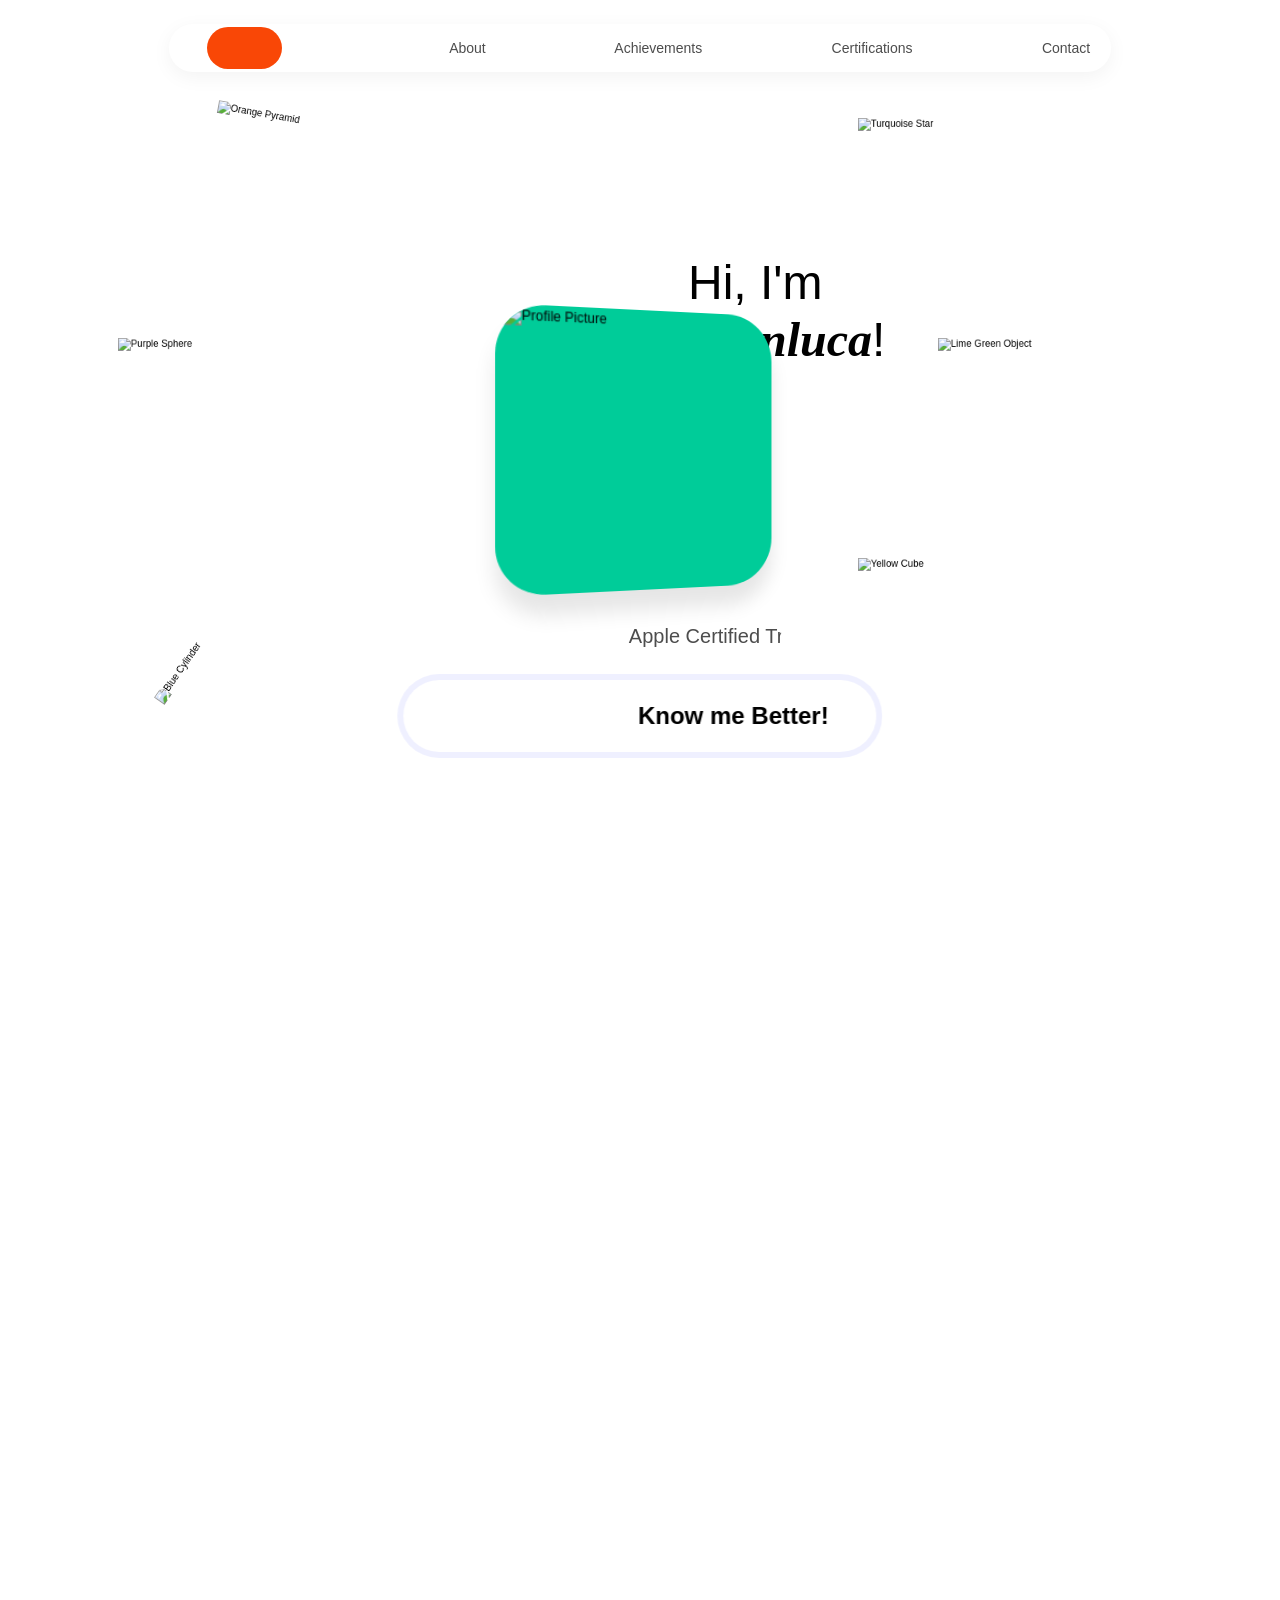
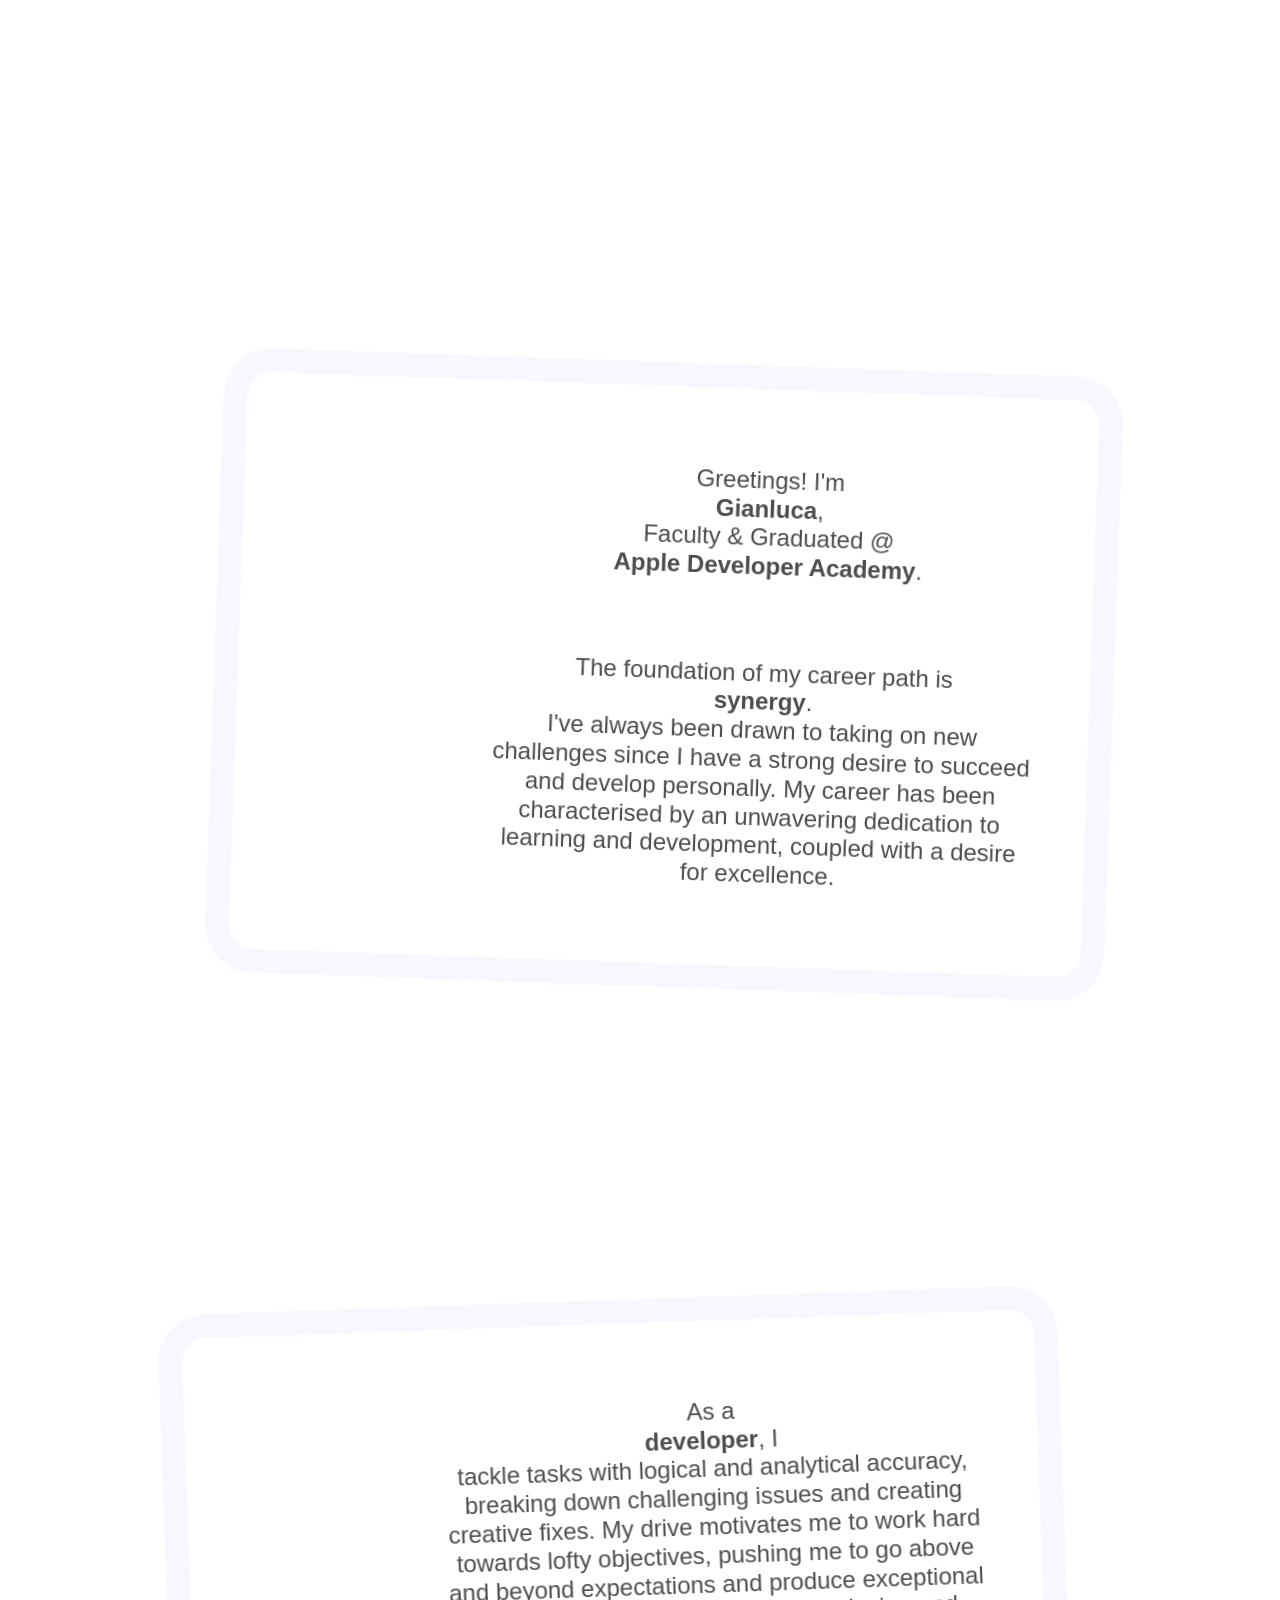
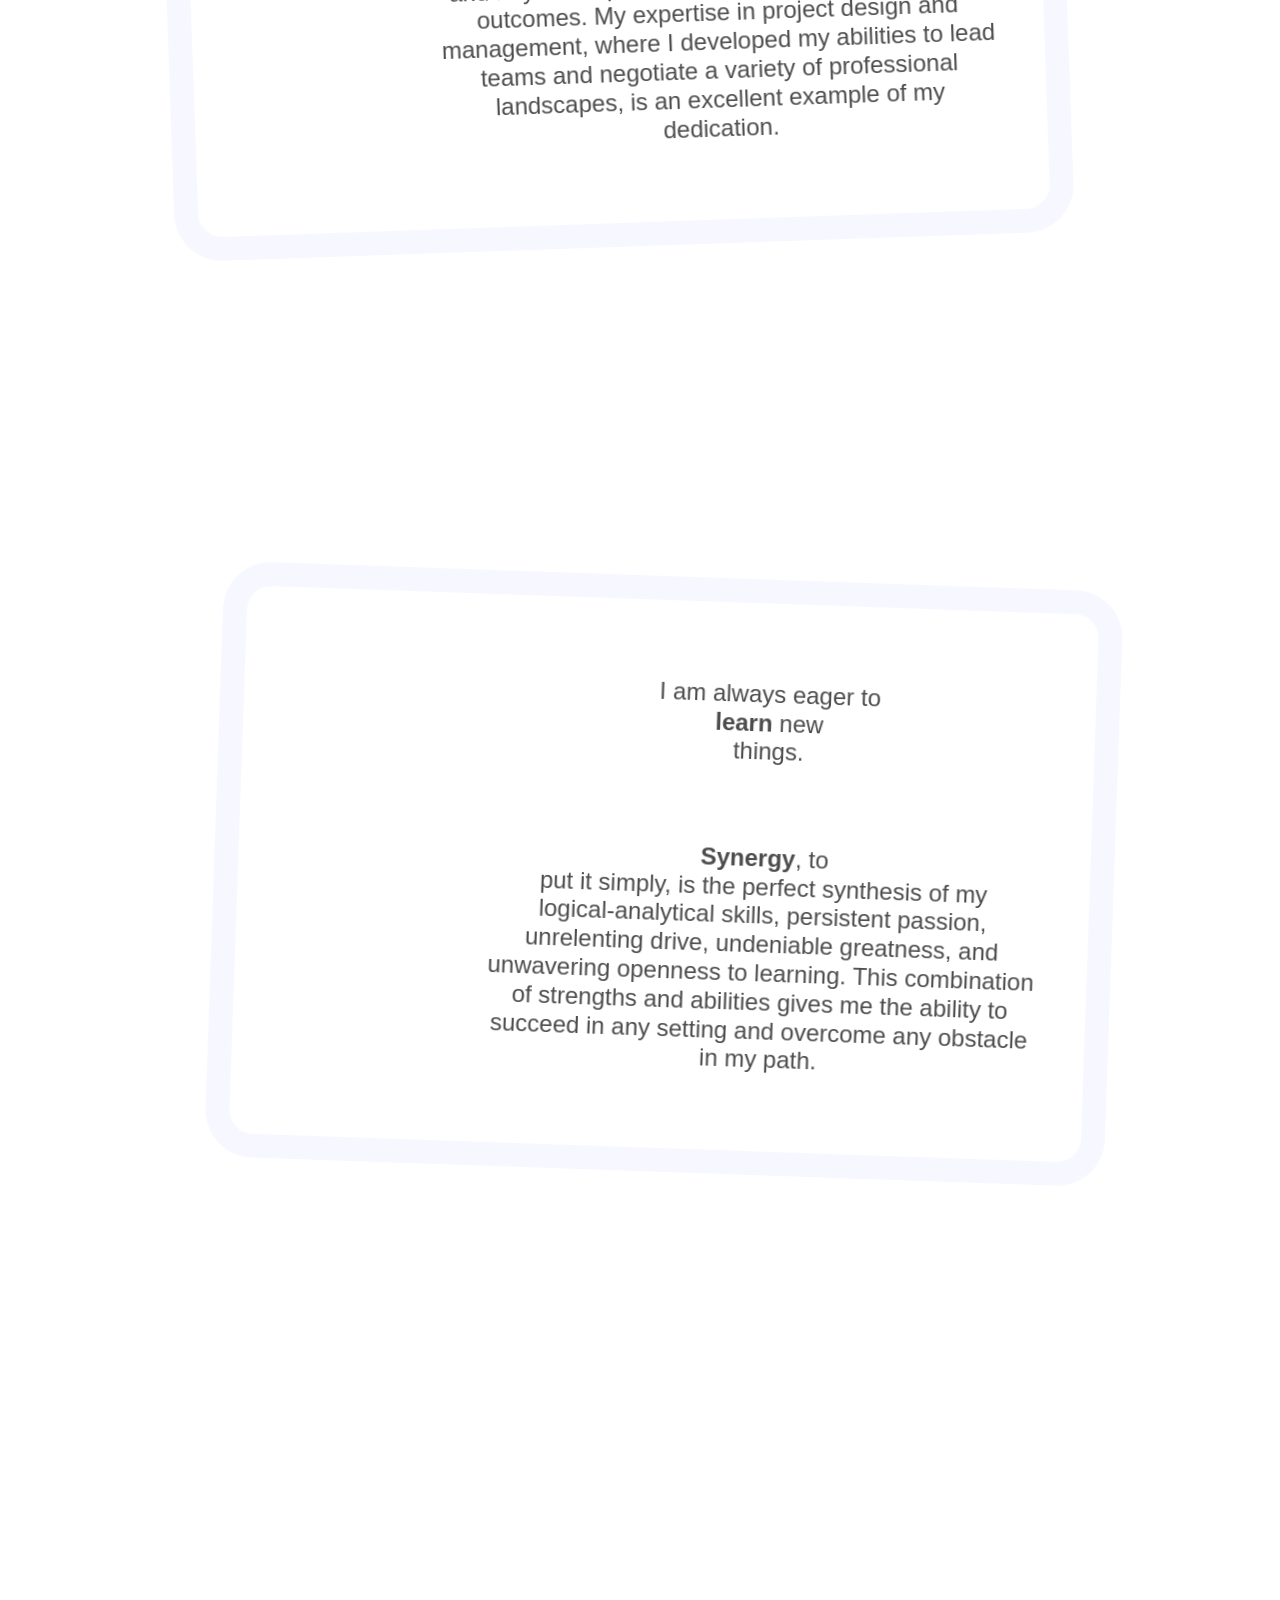
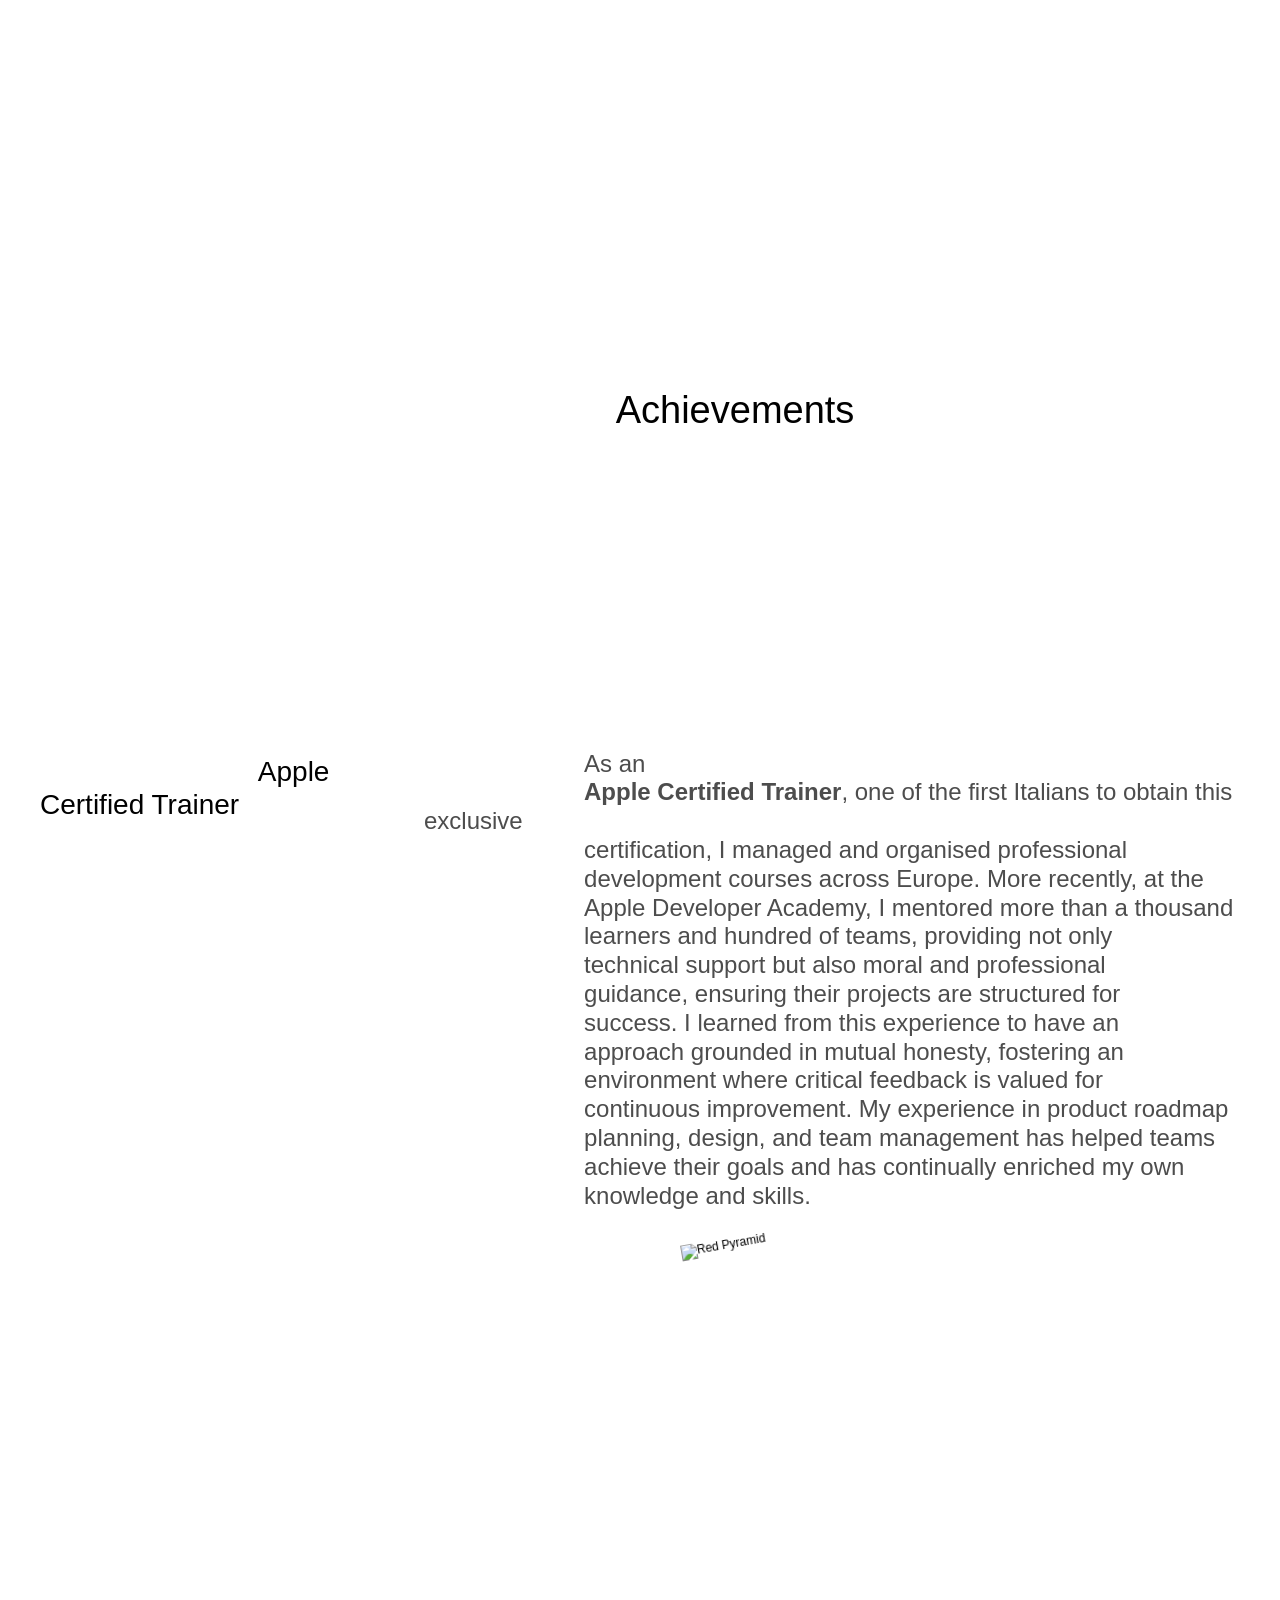
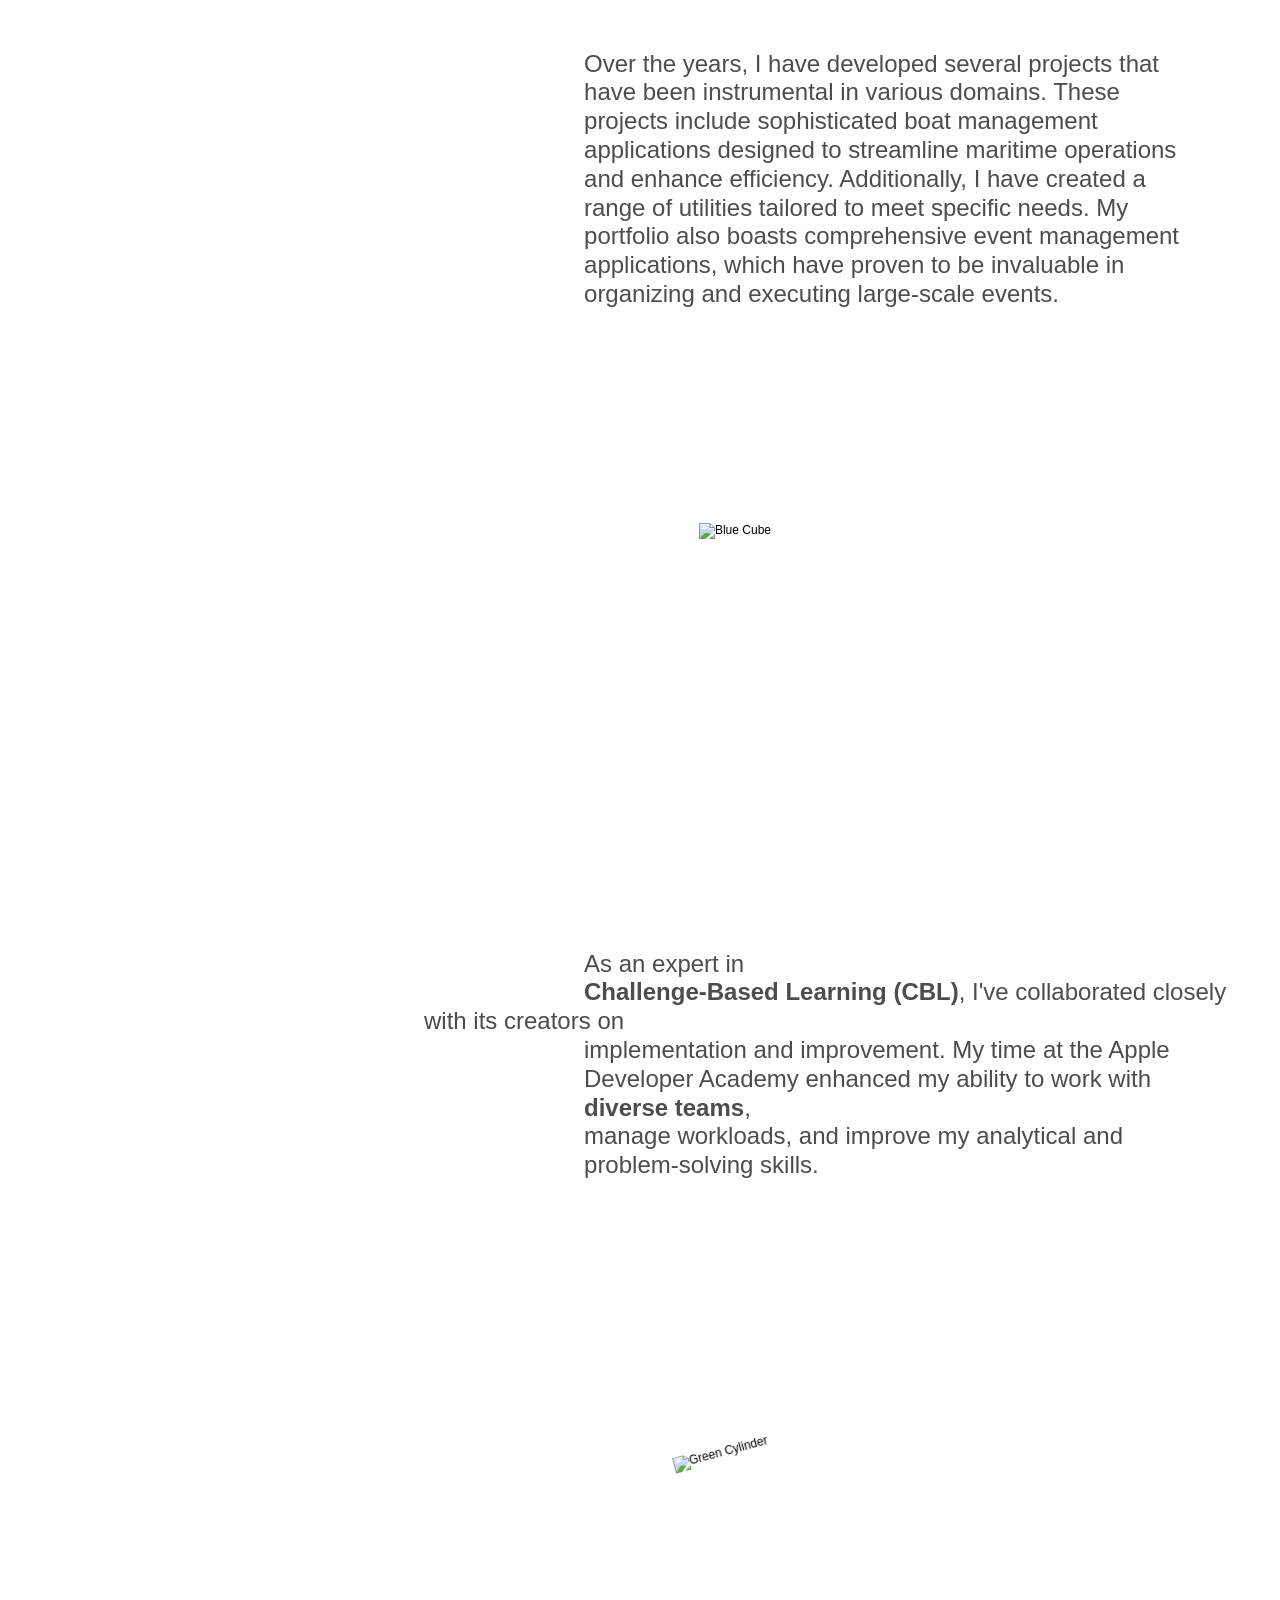
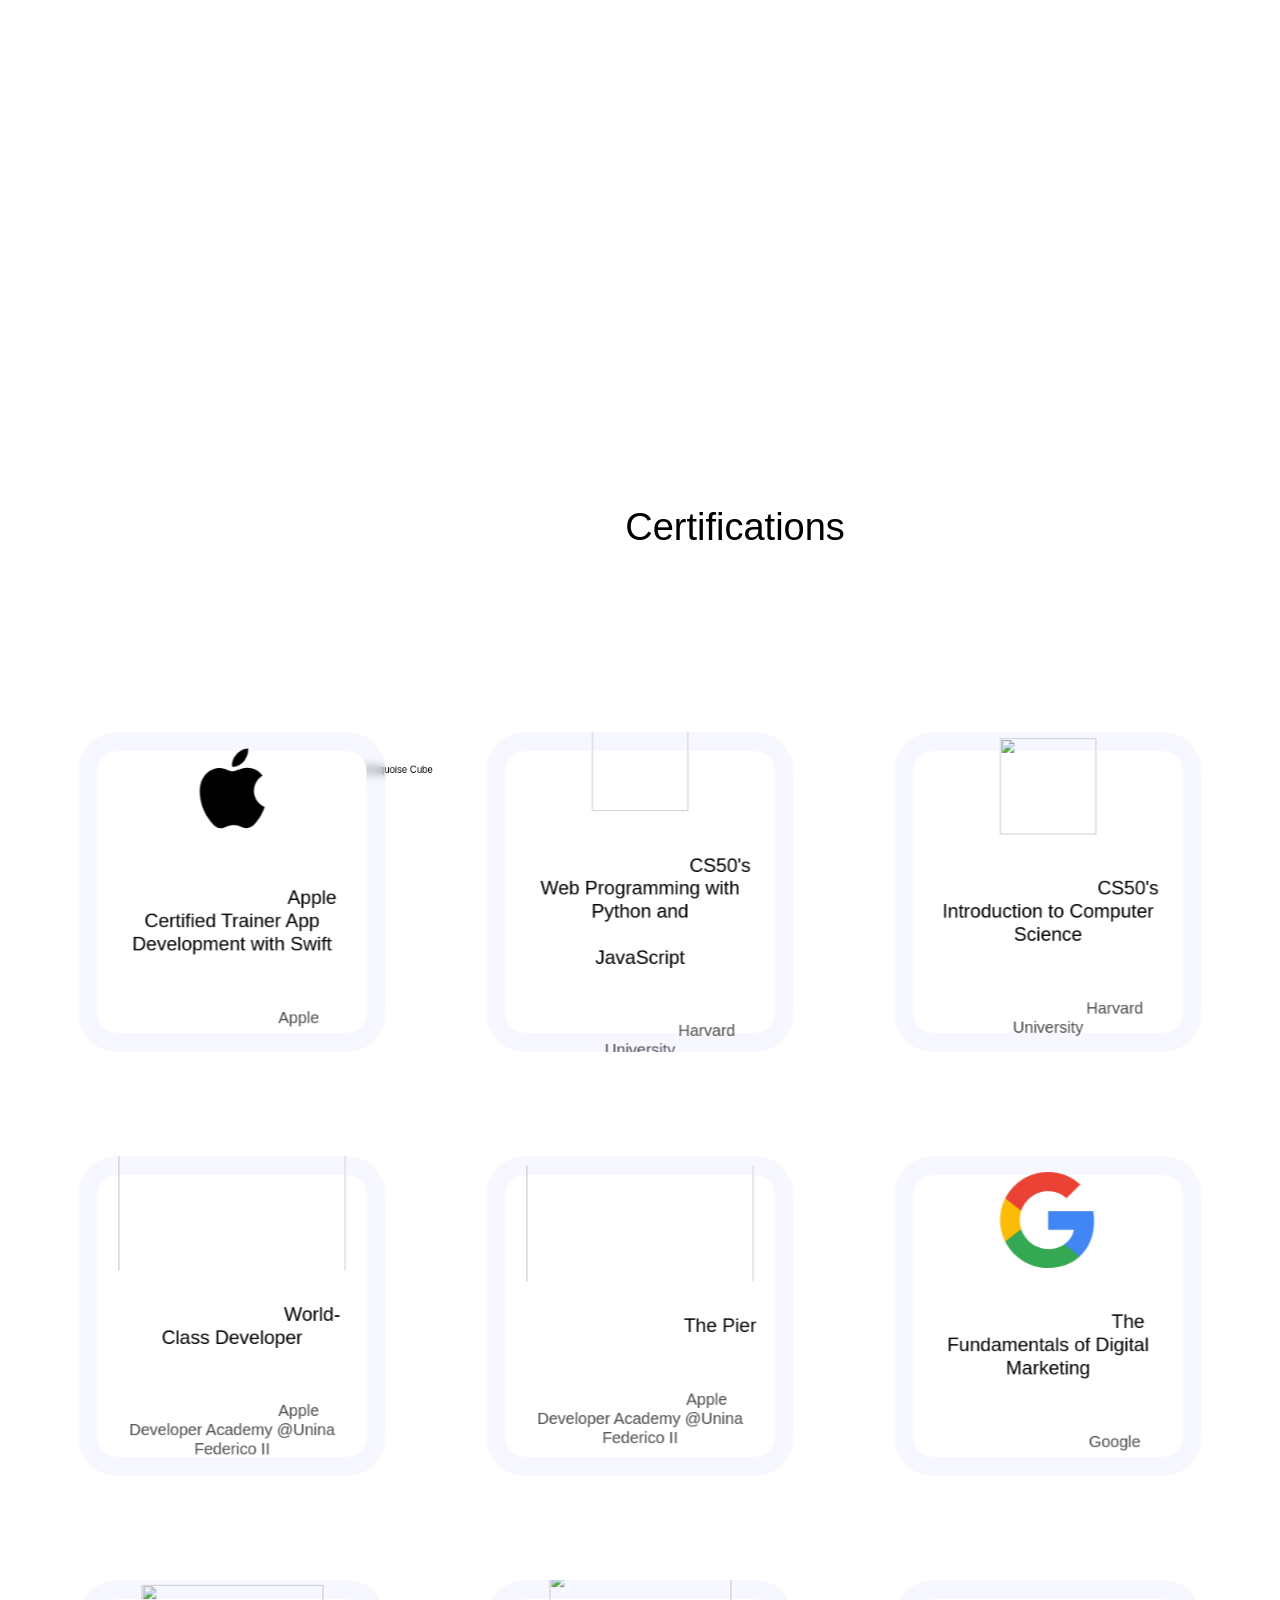
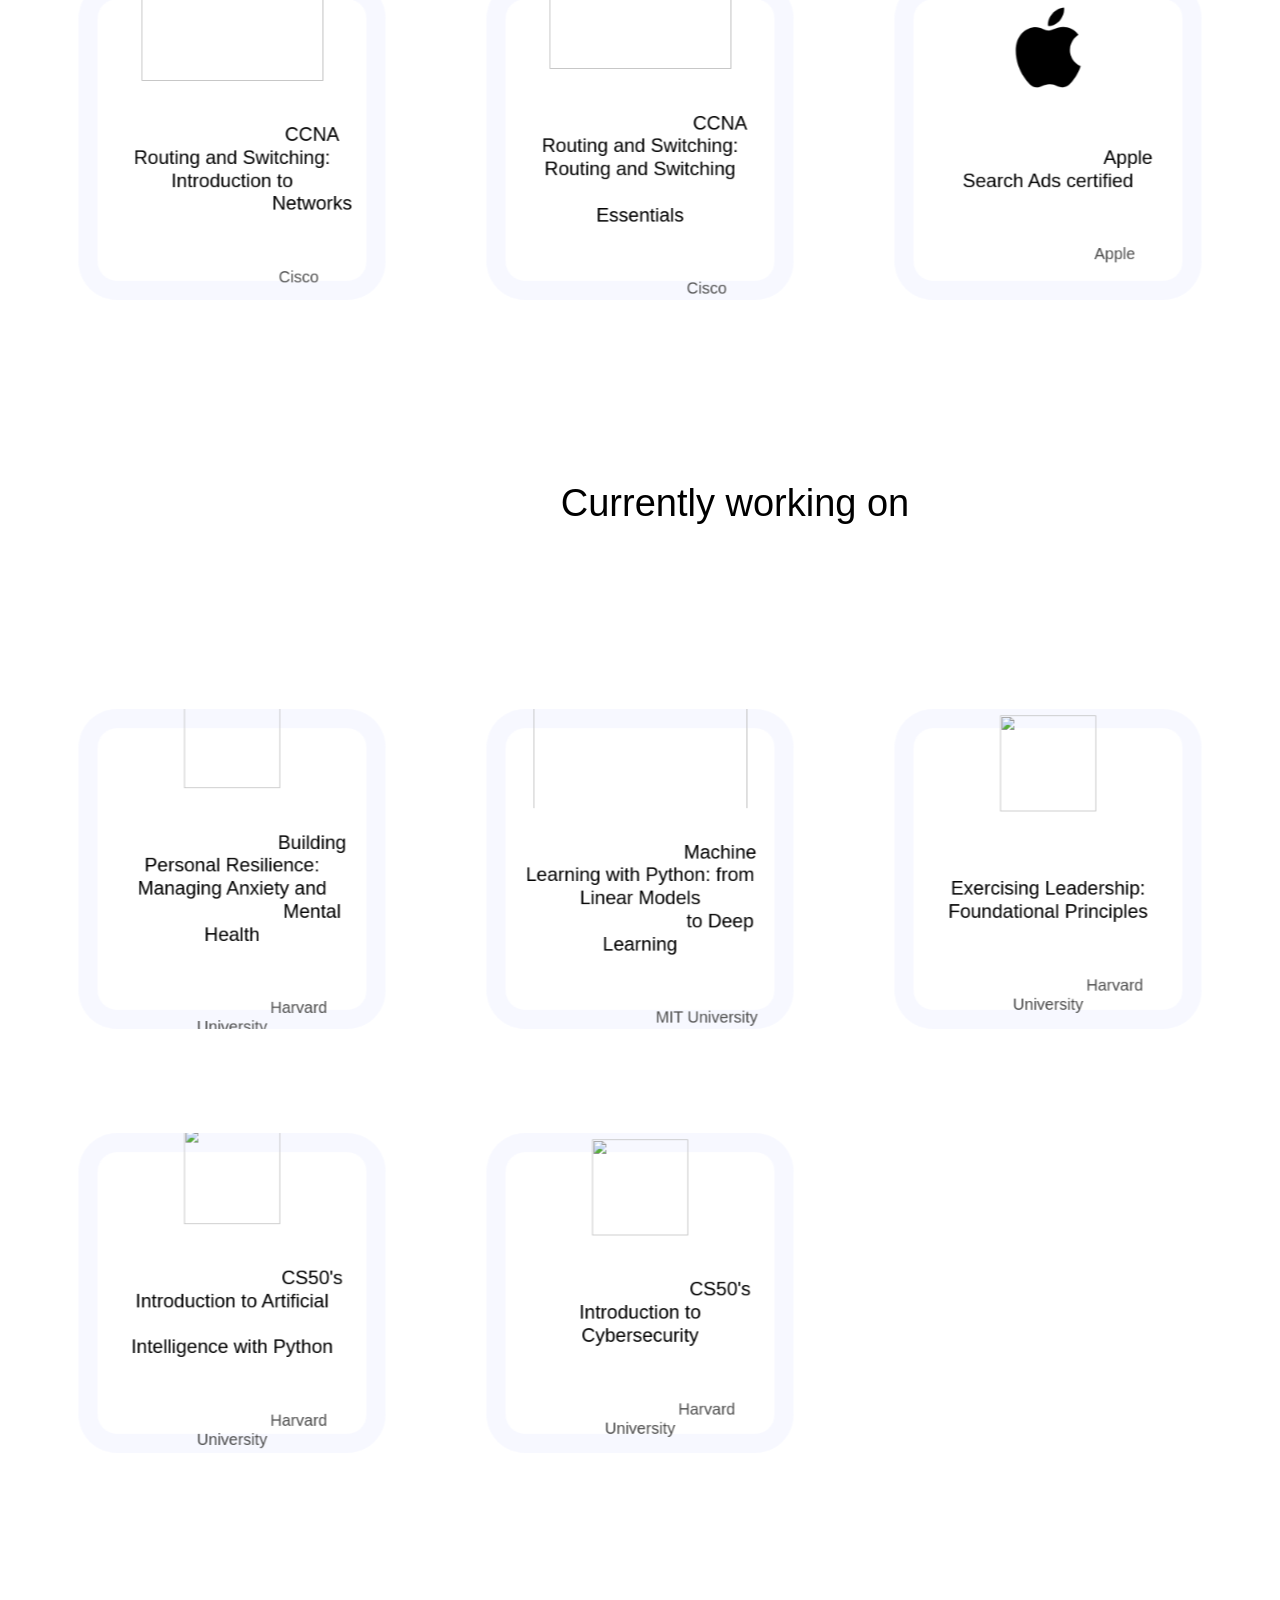
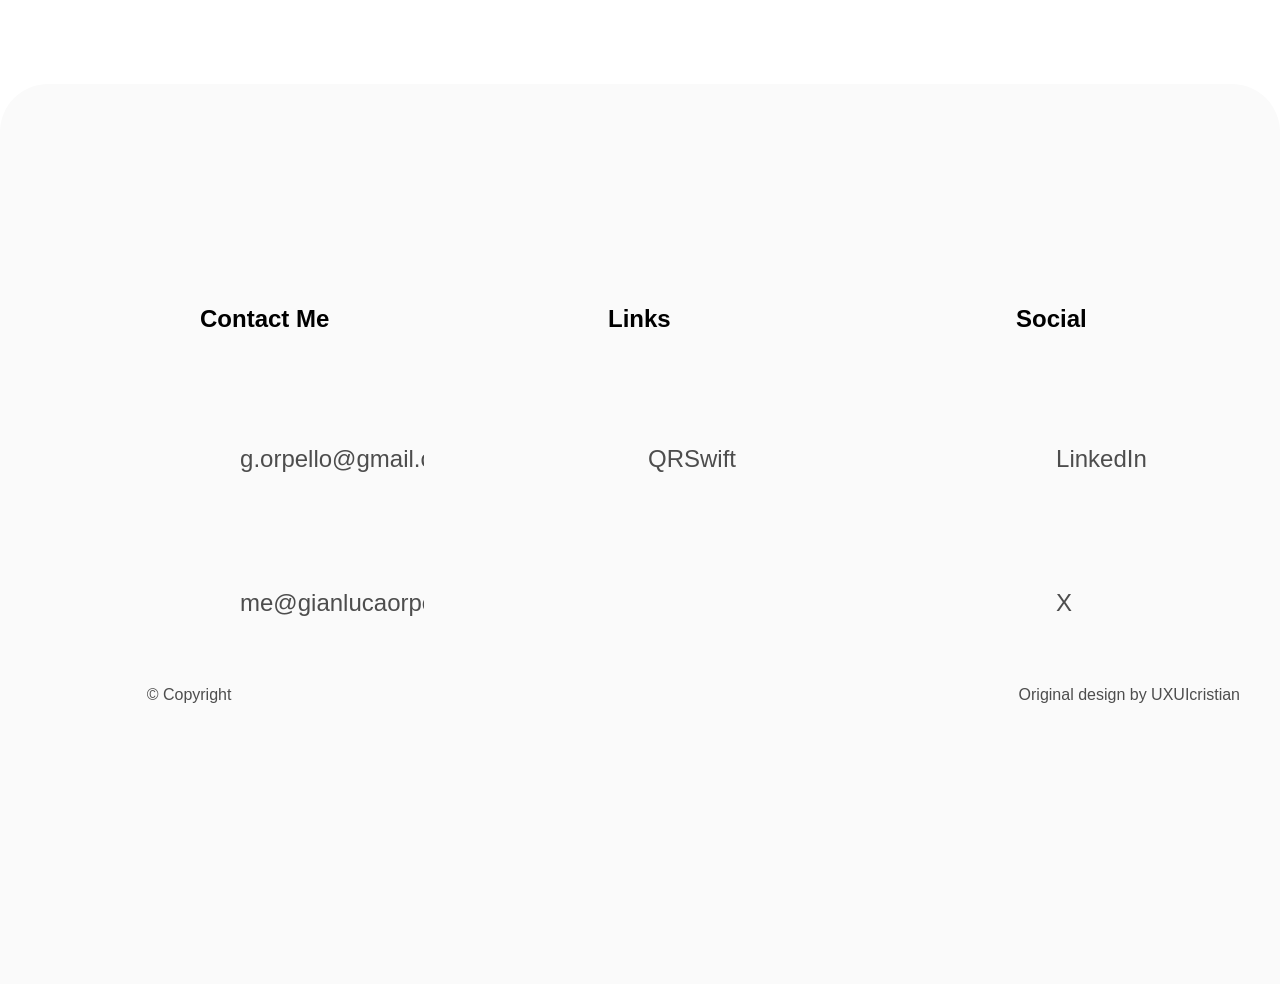
==== index.html @ 84f1c903 "First Commit" ====
<!DOCTYPE html>
<!-- ✨ Built with Framer • https://www.framer.com/ -->
<html lang="en">
  <head>
    <meta charset="utf-8" />

    <!-- End of headStart -->
    <meta name="viewport" content="width=device-width" />
    <meta name="generator" content="Framer e1877f1" />
    <title>Gianluca Orpello</title>
    <meta
      name="description"
      content="Greetings! I'm Gianluca, Faculty &amp; Graduated @ Apple Developer Academy.
&#x1f468;&#x200d;&#x1f3eb; Apple Certified Trainer, &#x1f468;&#x200d;&#x1f4bb; Mentor, &#x1f4f2; Apple Enthusiast, &#x1f3cd; Motorbike Lover, &#x26f5;&#xfe0f; Amateur Sailor"
    />
    <meta
      name="framer-search-index"
      content="https://framerusercontent.com/sites/ktK6FHXO0WRadX01L4nYc/searchIndex-ujqNcBikdLmY.json"
    />
    <link
      rel="icon"
      href="https://framerusercontent.com/images/eCX2l5CSlTjb9d7xevX1VTxpwWc.svg"
    />
    <!-- Open Graph / Facebook -->
    <meta property="og:type" content="website" />
    <meta property="og:title" content="Gianluca Orpello" />
    <meta
      property="og:description"
      content="Greetings! I'm Gianluca, Faculty &amp; Graduated @ Apple Developer Academy.
&#x1f468;&#x200d;&#x1f3eb; Apple Certified Trainer, &#x1f468;&#x200d;&#x1f4bb; Mentor, &#x1f4f2; Apple Enthusiast, &#x1f3cd; Motorbike Lover, &#x26f5;&#xfe0f; Amateur Sailor"
    />
    <meta
      property="og:image"
      content="https://framerusercontent.com/images/m0rcgYT2hHMha45OvKjEgMpRQk.png"
    />
    <!-- Twitter -->
    <meta name="twitter:card" content="summary_large_image" />
    <meta name="twitter:title" content="Gianluca Orpello" />
    <meta
      name="twitter:description"
      content="Greetings! I'm Gianluca, Faculty &amp; Graduated @ Apple Developer Academy.
&#x1f468;&#x200d;&#x1f3eb; Apple Certified Trainer, &#x1f468;&#x200d;&#x1f4bb; Mentor, &#x1f4f2; Apple Enthusiast, &#x1f3cd; Motorbike Lover, &#x26f5;&#xfe0f; Amateur Sailor"
    />
    <meta
      name="twitter:image"
      content="https://framerusercontent.com/images/m0rcgYT2hHMha45OvKjEgMpRQk.png"
    />

    <!-- Global site tag (gtag.js) - Google Analytics -->
    <script
      async
      src="https://www.googletagmanager.com/gtag/js?id=G-385226758"
    ></script>
    <script>
      window.dataLayer = window.dataLayer || [];
      function gtag() {
        window.dataLayer.push(arguments);
      }
      gtag("js", new Date());

      gtag("config", "G-385226758");
    </script>

    <link href="https://fonts.gstatic.com" rel="preconnect" crossorigin />
    <meta name="robots" content="max-image-preview:large" />
    <link rel="canonical" href="index.html" />
    <meta property="og:url" content="https://gianlucaorpello.framer.website/" />
    <link
      rel="modulepreload"
      fetchpriority="low"
      href="https://framerusercontent.com/sites/ktK6FHXO0WRadX01L4nYc/chunk-KKOXLKCS.mjs"
    />
    <link
      rel="modulepreload"
      fetchpriority="low"
      href="https://framerusercontent.com/sites/ktK6FHXO0WRadX01L4nYc/chunk-ELYU6EKT.mjs"
    />
    <link
      rel="modulepreload"
      fetchpriority="low"
      href="https://framerusercontent.com/sites/ktK6FHXO0WRadX01L4nYc/NSDU-qCS7LH49GdT2Gi8X2E1zYFKtyRFkvgrg5pbipQ.JOYRWVSL.mjs"
    />
    <link
      rel="modulepreload"
      fetchpriority="low"
      href="https://framerusercontent.com/sites/ktK6FHXO0WRadX01L4nYc/chunk-LMXCV5PB.mjs"
    />
    <link
      rel="modulepreload"
      fetchpriority="low"
      href="https://framerusercontent.com/sites/ktK6FHXO0WRadX01L4nYc/chunk-UOVAEAF6.mjs"
    />
    <link
      rel="modulepreload"
      fetchpriority="low"
      href="https://framerusercontent.com/sites/ktK6FHXO0WRadX01L4nYc/chunk-3O2JZDVX.mjs"
    />
    <link
      rel="modulepreload"
      fetchpriority="low"
      href="https://framerusercontent.com/sites/ktK6FHXO0WRadX01L4nYc/chunk-HPRXLCHV.mjs"
    />
    <link
      rel="modulepreload"
      fetchpriority="low"
      href="https://framerusercontent.com/sites/ktK6FHXO0WRadX01L4nYc/chunk-6PHX7AI4.mjs"
    />
    <link
      rel="modulepreload"
      fetchpriority="low"
      href="https://framerusercontent.com/sites/ktK6FHXO0WRadX01L4nYc/chunk-PUM7UHQD.mjs"
    />
    <link
      rel="modulepreload"
      fetchpriority="low"
      href="https://framerusercontent.com/sites/ktK6FHXO0WRadX01L4nYc/chunk-42U43NKG.mjs"
    />
    <script>
      const applyIntlFormatPatch = function xe(e) {
        function t(d, n) {
          return typeof n == "bigint"
            ? `${n}n`
            : n instanceof Date
            ? n.getTime()
            : n;
        }
        function r(...d) {
          let n = JSON.stringify(d, t),
            c = 0;
          for (let u = 0; u < n.length; u++)
            (c += n.charCodeAt(u)), (c += c << 10), (c ^= c >> 6);
          return (c += c << 3), (c ^= c >> 11), (c += c << 15), c >>> 0;
        }
        function o(d, n, c) {
          let u = d[n];
          if (typeof u < "u") return u;
          let h = c();
          return (d[n] = h), h;
        }
        function a(d) {
          return { ...d };
        }
        let s = Date.prototype.toLocaleString,
          l = Date.prototype.toLocaleDateString;
        s &&
          (Date.prototype.toLocaleString = function (n, c) {
            let u = r(this, n, c);
            return o(e.Date.toLocaleString, u, () => s.call(this, n, c));
          }),
          l &&
            (Date.prototype.toLocaleDateString = function (n, c) {
              let u = r(this, n, c);
              return o(e.Date.toLocaleDateString, u, () => l.call(this, n, c));
            });
        let i = Object.getOwnPropertyDescriptors(Intl.DateTimeFormat.prototype)
            .format.get,
          m = Intl.DateTimeFormat.prototype.formatRange,
          T = Intl.DateTimeFormat.prototype.formatToParts,
          p = Intl.DateTimeFormat.prototype.formatRangeToParts;
        function y(d) {
          let n = d.resolvedOptions(),
            c = {
              locale: n.locale,
              calendar: n.calendar,
              numberingSystem: n.numberingSystem,
              timeZone: n.timeZone,
              hour12: n.hour12,
              weekday: n.weekday,
              era: n.era,
              year: n.year,
              month: n.month,
              day: n.day,
              hour: n.hour,
              minute: n.minute,
              second: n.second,
              timeZoneName: n.timeZoneName,
            };
          for (let u in n) u in c || (c[u] = n[u]);
          return c;
        }
        i &&
          Object.defineProperty(Intl.DateTimeFormat.prototype, "format", {
            get() {
              function d(n) {
                let c = y(this),
                  u = r(n, c);
                return o(e.DateTimeFormat.format, u, () => i.call(this)(n));
              }
              return d.bind(this);
            },
          }),
          m &&
            (Intl.DateTimeFormat.prototype.formatRange = function (n, c) {
              let u = y(this),
                h = r(n, c, u);
              return o(e.DateTimeFormat.formatRange, h, () =>
                m.call(this, n, c)
              );
            }),
          T &&
            (Intl.DateTimeFormat.prototype.formatToParts = function (n) {
              let c = y(this),
                u = r(n, c);
              return o(e.DateTimeFormat.formatToParts, u, () =>
                T.call(this, n)
              ).map(a);
            }),
          p &&
            (Intl.DateTimeFormat.prototype.formatRangeToParts = function (
              n,
              c
            ) {
              let u = y(this),
                h = r(n, c, u);
              return o(e.DateTimeFormat.formatRangeToParts, h, () =>
                p.call(this, n, c)
              ).map(a);
            });
        let P = Number.prototype.toLocaleString;
        P &&
          (Number.prototype.toLocaleString = function (n, c) {
            let u = r(this, n, c);
            return o(e.Number.toLocaleString, u, () => P.call(this, n, c));
          });
        let x = Object.getOwnPropertyDescriptors(Intl.NumberFormat.prototype)
            .format.get,
          b = Intl.NumberFormat.prototype.formatRange,
          S = Intl.NumberFormat.prototype.formatToParts,
          H = Intl.NumberFormat.prototype.formatRangeToParts;
        function L(d) {
          let n = d.resolvedOptions(),
            c = {
              locale: n.locale,
              numberingSystem: n.numberingSystem,
              style: n.style,
              currency: n.currency,
              currencyDisplay: n.currencyDisplay,
              currencySign: n.currencySign,
              unit: n.unit,
              unitDisplay: n.unitDisplay,
              minimumIntegerDigits: n.minimumIntegerDigits,
              minimumFractionDigits: n.minimumFractionDigits,
              maximumFractionDigits: n.maximumFractionDigits,
              minimumSignificantDigits: n.minimumSignificantDigits,
              maximumSignificantDigits: n.maximumSignificantDigits,
              useGrouping: n.useGrouping === !0 ? "auto" : n.useGrouping,
              notation: n.notation,
              compactDisplay: n.compactDisplay,
              signDisplay: n.signDisplay,
              roundingIncrement: n.roundingIncrement ?? 1,
              roundingMode: n.roundingMode ?? "halfExpand",
              roundingPriority: n.roundingPriority ?? "auto",
              trailingZeroDisplay: n.trailingZeroDisplay ?? "auto",
            };
          for (let u in n) u in c || (c[u] = n[u]);
          return c;
        }
        x &&
          Object.defineProperty(Intl.NumberFormat.prototype, "format", {
            get() {
              function d(n) {
                let c = L(this),
                  u = r(n, c);
                return o(e.NumberFormat.format, u, () => x.call(this)(n));
              }
              return d.bind(this);
            },
          }),
          b &&
            (Intl.NumberFormat.prototype.formatRange = function (n, c) {
              let u = L(this),
                h = r(n, c, u);
              return o(e.NumberFormat.formatRange, h, () => b.call(this, n, c));
            }),
          S &&
            (Intl.NumberFormat.prototype.formatToParts = function (n) {
              let c = L(this),
                u = r(n, c);
              return o(e.NumberFormat.formatToParts, u, () =>
                S.call(this, n)
              ).map(a);
            }),
          H &&
            (Intl.NumberFormat.prototype.formatRangeToParts = function (n, c) {
              let u = L(this),
                h = r(n, c, u);
              return o(e.NumberFormat.formatRangeToParts, h, () =>
                H.call(this, n, c)
              ).map(a);
            });
      };
      const formatCache = {
        Date: { toLocaleString: {}, toLocaleDateString: {} },
        DateTimeFormat: {
          format: { 761146685: "2024", 793141481: "2024" },
          formatRange: {},
          formatToParts: {},
          formatRangeToParts: {},
        },
        Number: { toLocaleString: {} },
        NumberFormat: {
          format: {},
          formatRange: {},
          formatToParts: {},
          formatRangeToParts: {},
        },
      };
      applyIntlFormatPatch(formatCache);
    </script>
    <style
      data-framer-css-ssr-minified
      data-framer-components="framer-Zx3Yf framer-9njmC framer-j5Ovo framer-wXGkH framer-52Ms7 framer-LUG1Z framer-qlGTV framer-sSGPs framer-NgbRE framer-hOzRV framer-VBR1P framer-8HDEM framer-WAXif framer-JIafR"
    >
      html,
      body,
      #main {
        margin: 0;
        padding: 0;
        box-sizing: border-box;
      }
      :root {
        -webkit-font-smoothing: antialiased;
        -moz-osx-font-smoothing: grayscale;
      }
      * {
        box-sizing: border-box;
        -webkit-font-smoothing: inherit;
      }
      h1,
      h2,
      h3,
      h4,
      h5,
      h6,
      p,
      figure {
        margin: 0;
      }
      body,
      input,
      textarea,
      select,
      button {
        font-size: 12px;
        font-family: sans-serif;
      }
      body {
        --token-22ce634a-3bca-44b4-a2f7-9723690faaf5: rgb(102, 255, 217);
        --token-6f90ab0b-9c06-473d-9152-fd7240d55b02: rgb(0, 204, 153);
        --token-63e45272-007b-437e-b2a8-9f4d1433e3e9: rgb(102, 112, 255);
        --token-71847330-551e-46c6-930c-59c8982f4c98: rgb(249, 71, 6);
        --token-6bef2831-d541-489a-82bb-da4e27db4e2c: rgb(255, 255, 255);
        --token-988c7bc6-3659-40e0-9528-9fea659fdfb9: rgb(250, 250, 250);
        --token-755abc58-3adf-4e31-933f-db4718cdad56: rgb(242, 242, 242);
        --token-db07816e-4c38-4cf6-8a53-54351a21e6a2: rgb(179, 179, 179);
        --token-4903af81-113e-4b7e-a0b8-adcbf47e878d: rgb(128, 128, 128);
        --token-d1efab36-84ca-4c47-98a0-f9f61fd3586c: rgb(77, 77, 77);
        --token-1dfb5f8e-6d59-4a6a-bbc6-917bc568117f: rgb(0, 0, 0);
      }
      #__framer-badge-container {
        position: fixed;
        bottom: 0;
        padding: 20px;
        width: 100%;
        display: flex;
        justify-content: right;
        pointer-events: none;
        z-index: 314159;
      }
      .__framer-badge {
        pointer-events: auto;
      }
      @font-face {
        font-family: "PT Serif";
        font-style: italic;
        font-weight: 700;
        font-display: swap;
        src: url(https://fonts.gstatic.com/s/ptserif/v18/EJRQQgYoZZY2vCFuvAFT9gaQZyTfoPNB.woff2)
          format("woff2");
        unicode-range: U+0460-052F, U+1C80-1C88, U+20B4, U+2DE0-2DFF,
          U+A640-A69F, U+FE2E-FE2F;
      }
      @font-face {
        font-family: "PT Serif";
        font-style: italic;
        font-weight: 700;
        font-display: swap;
        src: url(https://fonts.gstatic.com/s/ptserif/v18/EJRQQgYoZZY2vCFuvAFT9gaQZy3foPNB.woff2)
          format("woff2");
        unicode-range: U+0301, U+0400-045F, U+0490-0491, U+04B0-04B1, U+2116;
      }
      @font-face {
        font-family: "PT Serif";
        font-style: italic;
        font-weight: 700;
        font-display: swap;
        src: url(https://fonts.gstatic.com/s/ptserif/v18/EJRQQgYoZZY2vCFuvAFT9gaQZyffoPNB.woff2)
          format("woff2");
        unicode-range: U+0100-02AF, U+0304, U+0308, U+0329, U+1E00-1E9F,
          U+1EF2-1EFF, U+2020, U+20A0-20AB, U+20AD-20C0, U+2113, U+2C60-2C7F,
          U+A720-A7FF;
      }
      @font-face {
        font-family: "PT Serif";
        font-style: italic;
        font-weight: 700;
        font-display: swap;
        src: url(https://fonts.gstatic.com/s/ptserif/v18/EJRQQgYoZZY2vCFuvAFT9gaQZynfoA.woff2)
          format("woff2");
        unicode-range: U+0000-00FF, U+0131, U+0152-0153, U+02BB-02BC, U+02C6,
          U+02DA, U+02DC, U+0304, U+0308, U+0329, U+2000-206F, U+2074, U+20AC,
          U+2122, U+2191, U+2193, U+2212, U+2215, U+FEFF, U+FFFD;
      }
      @font-face {
        font-family: Public Sans;
        font-style: italic;
        font-weight: 400;
        font-display: swap;
        src: url(https://fonts.gstatic.com/s/publicsans/v15/ijwTs572Xtc6ZYQws9YVwnNDTJPax9k0.woff2)
          format("woff2");
        unicode-range: U+0102-0103, U+0110-0111, U+0128-0129, U+0168-0169,
          U+01A0-01A1, U+01AF-01B0, U+0300-0301, U+0303-0304, U+0308-0309,
          U+0323, U+0329, U+1EA0-1EF9, U+20AB;
      }
      @font-face {
        font-family: Public Sans;
        font-style: italic;
        font-weight: 400;
        font-display: swap;
        src: url(https://fonts.gstatic.com/s/publicsans/v15/ijwTs572Xtc6ZYQws9YVwnNDTJLax9k0.woff2)
          format("woff2");
        unicode-range: U+0100-02AF, U+0304, U+0308, U+0329, U+1E00-1E9F,
          U+1EF2-1EFF, U+2020, U+20A0-20AB, U+20AD-20C0, U+2113, U+2C60-2C7F,
          U+A720-A7FF;
      }
      @font-face {
        font-family: Public Sans;
        font-style: italic;
        font-weight: 400;
        font-display: swap;
        src: url(https://fonts.gstatic.com/s/publicsans/v15/ijwTs572Xtc6ZYQws9YVwnNDTJzaxw.woff2)
          format("woff2");
        unicode-range: U+0000-00FF, U+0131, U+0152-0153, U+02BB-02BC, U+02C6,
          U+02DA, U+02DC, U+0304, U+0308, U+0329, U+2000-206F, U+2074, U+20AC,
          U+2122, U+2191, U+2193, U+2212, U+2215, U+FEFF, U+FFFD;
      }
      @font-face {
        font-family: Public Sans;
        font-style: italic;
        font-weight: 500;
        font-display: swap;
        src: url(https://fonts.gstatic.com/s/publicsans/v15/ijwTs572Xtc6ZYQws9YVwnNDTJPax9k0.woff2)
          format("woff2");
        unicode-range: U+0102-0103, U+0110-0111, U+0128-0129, U+0168-0169,
          U+01A0-01A1, U+01AF-01B0, U+0300-0301, U+0303-0304, U+0308-0309,
          U+0323, U+0329, U+1EA0-1EF9, U+20AB;
      }
      @font-face {
        font-family: Public Sans;
        font-style: italic;
        font-weight: 500;
        font-display: swap;
        src: url(https://fonts.gstatic.com/s/publicsans/v15/ijwTs572Xtc6ZYQws9YVwnNDTJLax9k0.woff2)
          format("woff2");
        unicode-range: U+0100-02AF, U+0304, U+0308, U+0329, U+1E00-1E9F,
          U+1EF2-1EFF, U+2020, U+20A0-20AB, U+20AD-20C0, U+2113, U+2C60-2C7F,
          U+A720-A7FF;
      }
      @font-face {
        font-family: Public Sans;
        font-style: italic;
        font-weight: 500;
        font-display: swap;
        src: url(https://fonts.gstatic.com/s/publicsans/v15/ijwTs572Xtc6ZYQws9YVwnNDTJzaxw.woff2)
          format("woff2");
        unicode-range: U+0000-00FF, U+0131, U+0152-0153, U+02BB-02BC, U+02C6,
          U+02DA, U+02DC, U+0304, U+0308, U+0329, U+2000-206F, U+2074, U+20AC,
          U+2122, U+2191, U+2193, U+2212, U+2215, U+FEFF, U+FFFD;
      }
      @font-face {
        font-family: Public Sans;
        font-style: italic;
        font-weight: 700;
        font-display: swap;
        src: url(https://fonts.gstatic.com/s/publicsans/v15/ijwTs572Xtc6ZYQws9YVwnNDTJPax9k0.woff2)
          format("woff2");
        unicode-range: U+0102-0103, U+0110-0111, U+0128-0129, U+0168-0169,
          U+01A0-01A1, U+01AF-01B0, U+0300-0301, U+0303-0304, U+0308-0309,
          U+0323, U+0329, U+1EA0-1EF9, U+20AB;
      }
      @font-face {
        font-family: Public Sans;
        font-style: italic;
        font-weight: 700;
        font-display: swap;
        src: url(https://fonts.gstatic.com/s/publicsans/v15/ijwTs572Xtc6ZYQws9YVwnNDTJLax9k0.woff2)
          format("woff2");
        unicode-range: U+0100-02AF, U+0304, U+0308, U+0329, U+1E00-1E9F,
          U+1EF2-1EFF, U+2020, U+20A0-20AB, U+20AD-20C0, U+2113, U+2C60-2C7F,
          U+A720-A7FF;
      }
      @font-face {
        font-family: Public Sans;
        font-style: italic;
        font-weight: 700;
        font-display: swap;
        src: url(https://fonts.gstatic.com/s/publicsans/v15/ijwTs572Xtc6ZYQws9YVwnNDTJzaxw.woff2)
          format("woff2");
        unicode-range: U+0000-00FF, U+0131, U+0152-0153, U+02BB-02BC, U+02C6,
          U+02DA, U+02DC, U+0304, U+0308, U+0329, U+2000-206F, U+2074, U+20AC,
          U+2122, U+2191, U+2193, U+2212, U+2215, U+FEFF, U+FFFD;
      }
      @font-face {
        font-family: Public Sans;
        font-style: normal;
        font-weight: 400;
        font-display: swap;
        src: url(https://fonts.gstatic.com/s/publicsans/v15/ijwRs572Xtc6ZYQws9YVwnNJfJ7Cww.woff2)
          format("woff2");
        unicode-range: U+0102-0103, U+0110-0111, U+0128-0129, U+0168-0169,
          U+01A0-01A1, U+01AF-01B0, U+0300-0301, U+0303-0304, U+0308-0309,
          U+0323, U+0329, U+1EA0-1EF9, U+20AB;
      }
      @font-face {
        font-family: Public Sans;
        font-style: normal;
        font-weight: 400;
        font-display: swap;
        src: url(https://fonts.gstatic.com/s/publicsans/v15/ijwRs572Xtc6ZYQws9YVwnNIfJ7Cww.woff2)
          format("woff2");
        unicode-range: U+0100-02AF, U+0304, U+0308, U+0329, U+1E00-1E9F,
          U+1EF2-1EFF, U+2020, U+20A0-20AB, U+20AD-20C0, U+2113, U+2C60-2C7F,
          U+A720-A7FF;
      }
      @font-face {
        font-family: Public Sans;
        font-style: normal;
        font-weight: 400;
        font-display: swap;
        src: url(https://fonts.gstatic.com/s/publicsans/v15/ijwRs572Xtc6ZYQws9YVwnNGfJ4.woff2)
          format("woff2");
        unicode-range: U+0000-00FF, U+0131, U+0152-0153, U+02BB-02BC, U+02C6,
          U+02DA, U+02DC, U+0304, U+0308, U+0329, U+2000-206F, U+2074, U+20AC,
          U+2122, U+2191, U+2193, U+2212, U+2215, U+FEFF, U+FFFD;
      }
      @font-face {
        font-family: Public Sans;
        font-style: normal;
        font-weight: 500;
        font-display: swap;
        src: url(https://fonts.gstatic.com/s/publicsans/v15/ijwRs572Xtc6ZYQws9YVwnNJfJ7Cww.woff2)
          format("woff2");
        unicode-range: U+0102-0103, U+0110-0111, U+0128-0129, U+0168-0169,
          U+01A0-01A1, U+01AF-01B0, U+0300-0301, U+0303-0304, U+0308-0309,
          U+0323, U+0329, U+1EA0-1EF9, U+20AB;
      }
      @font-face {
        font-family: Public Sans;
        font-style: normal;
        font-weight: 500;
        font-display: swap;
        src: url(https://fonts.gstatic.com/s/publicsans/v15/ijwRs572Xtc6ZYQws9YVwnNIfJ7Cww.woff2)
          format("woff2");
        unicode-range: U+0100-02AF, U+0304, U+0308, U+0329, U+1E00-1E9F,
          U+1EF2-1EFF, U+2020, U+20A0-20AB, U+20AD-20C0, U+2113, U+2C60-2C7F,
          U+A720-A7FF;
      }
      @font-face {
        font-family: Public Sans;
        font-style: normal;
        font-weight: 500;
        font-display: swap;
        src: url(https://fonts.gstatic.com/s/publicsans/v15/ijwRs572Xtc6ZYQws9YVwnNGfJ4.woff2)
          format("woff2");
        unicode-range: U+0000-00FF, U+0131, U+0152-0153, U+02BB-02BC, U+02C6,
          U+02DA, U+02DC, U+0304, U+0308, U+0329, U+2000-206F, U+2074, U+20AC,
          U+2122, U+2191, U+2193, U+2212, U+2215, U+FEFF, U+FFFD;
      }
      @font-face {
        font-family: Public Sans;
        font-style: normal;
        font-weight: 700;
        font-display: swap;
        src: url(https://fonts.gstatic.com/s/publicsans/v15/ijwRs572Xtc6ZYQws9YVwnNJfJ7Cww.woff2)
          format("woff2");
        unicode-range: U+0102-0103, U+0110-0111, U+0128-0129, U+0168-0169,
          U+01A0-01A1, U+01AF-01B0, U+0300-0301, U+0303-0304, U+0308-0309,
          U+0323, U+0329, U+1EA0-1EF9, U+20AB;
      }
      @font-face {
        font-family: Public Sans;
        font-style: normal;
        font-weight: 700;
        font-display: swap;
        src: url(https://fonts.gstatic.com/s/publicsans/v15/ijwRs572Xtc6ZYQws9YVwnNIfJ7Cww.woff2)
          format("woff2");
        unicode-range: U+0100-02AF, U+0304, U+0308, U+0329, U+1E00-1E9F,
          U+1EF2-1EFF, U+2020, U+20A0-20AB, U+20AD-20C0, U+2113, U+2C60-2C7F,
          U+A720-A7FF;
      }
      @font-face {
        font-family: Public Sans;
        font-style: normal;
        font-weight: 700;
        font-display: swap;
        src: url(https://fonts.gstatic.com/s/publicsans/v15/ijwRs572Xtc6ZYQws9YVwnNGfJ4.woff2)
          format("woff2");
        unicode-range: U+0000-00FF, U+0131, U+0152-0153, U+02BB-02BC, U+02C6,
          U+02DA, U+02DC, U+0304, U+0308, U+0329, U+2000-206F, U+2074, U+20AC,
          U+2122, U+2191, U+2193, U+2212, U+2215, U+FEFF, U+FFFD;
      }
      @font-face {
        font-family: Public Sans;
        font-style: normal;
        font-weight: 800;
        font-display: swap;
        src: url(https://fonts.gstatic.com/s/publicsans/v15/ijwRs572Xtc6ZYQws9YVwnNJfJ7Cww.woff2)
          format("woff2");
        unicode-range: U+0102-0103, U+0110-0111, U+0128-0129, U+0168-0169,
          U+01A0-01A1, U+01AF-01B0, U+0300-0301, U+0303-0304, U+0308-0309,
          U+0323, U+0329, U+1EA0-1EF9, U+20AB;
      }
      @font-face {
        font-family: Public Sans;
        font-style: normal;
        font-weight: 800;
        font-display: swap;
        src: url(https://fonts.gstatic.com/s/publicsans/v15/ijwRs572Xtc6ZYQws9YVwnNIfJ7Cww.woff2)
          format("woff2");
        unicode-range: U+0100-02AF, U+0304, U+0308, U+0329, U+1E00-1E9F,
          U+1EF2-1EFF, U+2020, U+20A0-20AB, U+20AD-20C0, U+2113, U+2C60-2C7F,
          U+A720-A7FF;
      }
      @font-face {
        font-family: Public Sans;
        font-style: normal;
        font-weight: 800;
        font-display: swap;
        src: url(https://fonts.gstatic.com/s/publicsans/v15/ijwRs572Xtc6ZYQws9YVwnNGfJ4.woff2)
          format("woff2");
        unicode-range: U+0000-00FF, U+0131, U+0152-0153, U+02BB-02BC, U+02C6,
          U+02DA, U+02DC, U+0304, U+0308, U+0329, U+2000-206F, U+2074, U+20AC,
          U+2122, U+2191, U+2193, U+2212, U+2215, U+FEFF, U+FFFD;
      }
      @font-face {
        font-family: Public Sans;
        font-style: italic;
        font-weight: 900;
        font-display: block;
        src: url(https://fonts.gstatic.com/s/publicsans/v15/ijwAs572Xtc6ZYQws9YVwnNDZpDyNjGolS673tr4hzcld1sdfg.woff2)
          format("woff2");
        unicode-range: U+0102-0103, U+0110-0111, U+0128-0129, U+0168-0169,
          U+01A0-01A1, U+01AF-01B0, U+0300-0301, U+0303-0304, U+0308-0309,
          U+0323, U+0329, U+1EA0-1EF9, U+20AB;
      }
      @font-face {
        font-family: Public Sans;
        font-style: italic;
        font-weight: 900;
        font-display: block;
        src: url(https://fonts.gstatic.com/s/publicsans/v15/ijwAs572Xtc6ZYQws9YVwnNDZpDyNjGolS673tr4hzckd1sdfg.woff2)
          format("woff2");
        unicode-range: U+0100-02AF, U+0304, U+0308, U+0329, U+1E00-1E9F,
          U+1EF2-1EFF, U+2020, U+20A0-20AB, U+20AD-20C0, U+2113, U+2C60-2C7F,
          U+A720-A7FF;
      }
      @font-face {
        font-family: Public Sans;
        font-style: italic;
        font-weight: 900;
        font-display: block;
        src: url(https://fonts.gstatic.com/s/publicsans/v15/ijwAs572Xtc6ZYQws9YVwnNDZpDyNjGolS673tr4hzcqd1s.woff2)
          format("woff2");
        unicode-range: U+0000-00FF, U+0131, U+0152-0153, U+02BB-02BC, U+02C6,
          U+02DA, U+02DC, U+0304, U+0308, U+0329, U+2000-206F, U+2074, U+20AC,
          U+2122, U+2191, U+2193, U+2212, U+2215, U+FEFF, U+FFFD;
      }
      @font-face {
        font-family: Public Sans;
        font-style: normal;
        font-weight: 900;
        font-display: block;
        src: url(https://fonts.gstatic.com/s/publicsans/v15/ijwGs572Xtc6ZYQws9YVwllKVG8qX1oyOymuv56Jywcob18.woff2)
          format("woff2");
        unicode-range: U+0102-0103, U+0110-0111, U+0128-0129, U+0168-0169,
          U+01A0-01A1, U+01AF-01B0, U+0300-0301, U+0303-0304, U+0308-0309,
          U+0323, U+0329, U+1EA0-1EF9, U+20AB;
      }
      @font-face {
        font-family: Public Sans;
        font-style: normal;
        font-weight: 900;
        font-display: block;
        src: url(https://fonts.gstatic.com/s/publicsans/v15/ijwGs572Xtc6ZYQws9YVwllKVG8qX1oyOymuv56Jygcob18.woff2)
          format("woff2");
        unicode-range: U+0100-02AF, U+0304, U+0308, U+0329, U+1E00-1E9F,
          U+1EF2-1EFF, U+2020, U+20A0-20AB, U+20AD-20C0, U+2113, U+2C60-2C7F,
          U+A720-A7FF;
      }
      @font-face {
        font-family: Public Sans;
        font-style: normal;
        font-weight: 900;
        font-display: block;
        src: url(https://fonts.gstatic.com/s/publicsans/v15/ijwGs572Xtc6ZYQws9YVwllKVG8qX1oyOymuv56JxAco.woff2)
          format("woff2");
        unicode-range: U+0000-00FF, U+0131, U+0152-0153, U+02BB-02BC, U+02C6,
          U+02DA, U+02DC, U+0304, U+0308, U+0329, U+2000-206F, U+2074, U+20AC,
          U+2122, U+2191, U+2193, U+2212, U+2215, U+FEFF, U+FFFD;
      }
      @font-face {
        font-family: Inter;
        src: url(https://app.framerstatic.com/Inter-Regular.cyrillic-ext-CFTLRB35.woff2);
        font-display: swap;
        font-style: normal;
        font-weight: 400;
        unicode-range: U+0460-052F, U+1C80-1C88, U+20B4, U+2DE0-2DFF,
          U+A640-A69F, U+FE2E-FE2F;
      }
      @font-face {
        font-family: Inter;
        src: url(https://app.framerstatic.com/Inter-Regular.cyrillic-KKLZBALH.woff2);
        font-display: swap;
        font-style: normal;
        font-weight: 400;
        unicode-range: U+0301, U+0400-045F, U+0490-0491, U+04B0-04B1, U+2116;
      }
      @font-face {
        font-family: Inter;
        src: url(https://app.framerstatic.com/Inter-Regular.greek-ext-ULEBLIFV.woff2);
        font-display: swap;
        font-style: normal;
        font-weight: 400;
        unicode-range: U+1F00-1FFF;
      }
      @font-face {
        font-family: Inter;
        src: url(https://app.framerstatic.com/Inter-Regular.greek-IRHSNFQB.woff2);
        font-display: swap;
        font-style: normal;
        font-weight: 400;
        unicode-range: U+0370-03FF;
      }
      @font-face {
        font-family: Inter;
        src: url(https://app.framerstatic.com/Inter-Regular.latin-ext-VZDUGU3Q.woff2);
        font-display: swap;
        font-style: normal;
        font-weight: 400;
        unicode-range: U+0100-024F, U+0259, U+1E00-1EFF, U+2020, U+20A0-20AB,
          U+20AD-20CF, U+2113, U+2C60-2C7F, U+A720-A7FF;
      }
      @font-face {
        font-family: Inter;
        src: url(https://app.framerstatic.com/Inter-Regular.latin-JLQMKCHE.woff2);
        font-display: swap;
        font-style: normal;
        font-weight: 400;
        unicode-range: U+0000-00FF, U+0131, U+0152-0153, U+02BB-02BC, U+02C6,
          U+02DA, U+02DC, U+2000-206F, U+2074, U+20AC, U+2122, U+2191, U+2193,
          U+2212, U+2215, U+FEFF, U+FFFD;
      }
      @font-face {
        font-family: Inter;
        src: url(https://app.framerstatic.com/Inter-Regular.vietnamese-QK7VSWXK.woff2);
        font-display: swap;
        font-style: normal;
        font-weight: 400;
        unicode-range: U+0102-0103, U+0110-0111, U+0128-0129, U+0168-0169,
          U+01A0-01A1, U+01AF-01B0, U+1EA0-1EF9, U+20AB;
      }
      @font-face {
        font-family: Inter;
        src: url(https://app.framerstatic.com/Inter-Bold.cyrillic-ext-XOTVL7ZR.woff2);
        font-display: swap;
        font-style: normal;
        font-weight: 700;
        unicode-range: U+0460-052F, U+1C80-1C88, U+20B4, U+2DE0-2DFF,
          U+A640-A69F, U+FE2E-FE2F;
      }
      @font-face {
        font-family: Inter;
        src: url(https://app.framerstatic.com/Inter-Bold.cyrillic-6LOMBC2V.woff2);
        font-display: swap;
        font-style: normal;
        font-weight: 700;
        unicode-range: U+0301, U+0400-045F, U+0490-0491, U+04B0-04B1, U+2116;
      }
      @font-face {
        font-family: Inter;
        src: url(https://app.framerstatic.com/Inter-Bold.greek-ext-WXWSJXLB.woff2);
        font-display: swap;
        font-style: normal;
        font-weight: 700;
        unicode-range: U+1F00-1FFF;
      }
      @font-face {
        font-family: Inter;
        src: url(https://app.framerstatic.com/Inter-Bold.greek-YRST7ODZ.woff2);
        font-display: swap;
        font-style: normal;
        font-weight: 700;
        unicode-range: U+0370-03FF;
      }
      @font-face {
        font-family: Inter;
        src: url(https://app.framerstatic.com/Inter-Bold.latin-ext-BASA5UL3.woff2);
        font-display: swap;
        font-style: normal;
        font-weight: 700;
        unicode-range: U+0100-024F, U+0259, U+1E00-1EFF, U+2020, U+20A0-20AB,
          U+20AD-20CF, U+2113, U+2C60-2C7F, U+A720-A7FF;
      }
      @font-face {
        font-family: Inter;
        src: url(https://app.framerstatic.com/Inter-Bold.latin-UCM45LQF.woff2);
        font-display: swap;
        font-style: normal;
        font-weight: 700;
        unicode-range: U+0000-00FF, U+0131, U+0152-0153, U+02BB-02BC, U+02C6,
          U+02DA, U+02DC, U+2000-206F, U+2074, U+20AC, U+2122, U+2191, U+2193,
          U+2212, U+2215, U+FEFF, U+FFFD;
      }
      @font-face {
        font-family: Inter;
        src: url(https://app.framerstatic.com/Inter-Bold.vietnamese-OEVJMXEP.woff2);
        font-display: swap;
        font-style: normal;
        font-weight: 700;
        unicode-range: U+0102-0103, U+0110-0111, U+0128-0129, U+0168-0169,
          U+01A0-01A1, U+01AF-01B0, U+1EA0-1EF9, U+20AB;
      }
      @font-face {
        font-family: Inter;
        src: url(https://app.framerstatic.com/Inter-BoldItalic.cyrillic-ext-PEYDHC3S.woff2);
        font-display: swap;
        font-style: italic;
        font-weight: 700;
        unicode-range: U+0460-052F, U+1C80-1C88, U+20B4, U+2DE0-2DFF,
          U+A640-A69F, U+FE2E-FE2F;
      }
      @font-face {
        font-family: Inter;
        src: url(https://app.framerstatic.com/Inter-BoldItalic.cyrillic-7EIL6JWG.woff2);
        font-display: swap;
        font-style: italic;
        font-weight: 700;
        unicode-range: U+0301, U+0400-045F, U+0490-0491, U+04B0-04B1, U+2116;
      }
      @font-face {
        font-family: Inter;
        src: url(https://app.framerstatic.com/Inter-BoldItalic.greek-ext-3DJOYQMH.woff2);
        font-display: swap;
        font-style: italic;
        font-weight: 700;
        unicode-range: U+1F00-1FFF;
      }
      @font-face {
        font-family: Inter;
        src: url(https://app.framerstatic.com/Inter-BoldItalic.greek-TJBTLTT7.woff2);
        font-display: swap;
        font-style: italic;
        font-weight: 700;
        unicode-range: U+0370-03FF;
      }
      @font-face {
        font-family: Inter;
        src: url(https://app.framerstatic.com/Inter-BoldItalic.latin-ext-FVPCPRBJ.woff2);
        font-display: swap;
        font-style: italic;
        font-weight: 700;
        unicode-range: U+0100-024F, U+0259, U+1E00-1EFF, U+2020, U+20A0-20AB,
          U+20AD-20CF, U+2113, U+2C60-2C7F, U+A720-A7FF;
      }
      @font-face {
        font-family: Inter;
        src: url(https://app.framerstatic.com/Inter-BoldItalic.latin-5ZFQS4XK.woff2);
        font-display: swap;
        font-style: italic;
        font-weight: 700;
        unicode-range: U+0000-00FF, U+0131, U+0152-0153, U+02BB-02BC, U+02C6,
          U+02DA, U+02DC, U+2000-206F, U+2074, U+20AC, U+2122, U+2191, U+2193,
          U+2212, U+2215, U+FEFF, U+FFFD;
      }
      @font-face {
        font-family: Inter;
        src: url(https://app.framerstatic.com/Inter-BoldItalic.vietnamese-W2625PGF.woff2);
        font-display: swap;
        font-style: italic;
        font-weight: 700;
        unicode-range: U+0102-0103, U+0110-0111, U+0128-0129, U+0168-0169,
          U+01A0-01A1, U+01AF-01B0, U+1EA0-1EF9, U+20AB;
      }
      @font-face {
        font-family: Inter;
        src: url(https://app.framerstatic.com/Inter-Italic.cyrillic-ext-YDGMJOJO.woff2);
        font-display: swap;
        font-style: italic;
        font-weight: 400;
        unicode-range: U+0460-052F, U+1C80-1C88, U+20B4, U+2DE0-2DFF,
          U+A640-A69F, U+FE2E-FE2F;
      }
      @font-face {
        font-family: Inter;
        src: url(https://app.framerstatic.com/Inter-Italic.cyrillic-BFOVMAQB.woff2);
        font-display: swap;
        font-style: italic;
        font-weight: 400;
        unicode-range: U+0301, U+0400-045F, U+0490-0491, U+04B0-04B1, U+2116;
      }
      @font-face {
        font-family: Inter;
        src: url(https://app.framerstatic.com/Inter-Italic.greek-ext-4KOU3AHC.woff2);
        font-display: swap;
        font-style: italic;
        font-weight: 400;
        unicode-range: U+1F00-1FFF;
      }
      @font-face {
        font-family: Inter;
        src: url(https://app.framerstatic.com/Inter-Italic.greek-OJTBJNE6.woff2);
        font-display: swap;
        font-style: italic;
        font-weight: 400;
        unicode-range: U+0370-03FF;
      }
      @font-face {
        font-family: Inter;
        src: url(https://app.framerstatic.com/Inter-Italic.latin-ext-H4B22QN6.woff2);
        font-display: swap;
        font-style: italic;
        font-weight: 400;
        unicode-range: U+0100-024F, U+0259, U+1E00-1EFF, U+2020, U+20A0-20AB,
          U+20AD-20CF, U+2113, U+2C60-2C7F, U+A720-A7FF;
      }
      @font-face {
        font-family: Inter;
        src: url(https://app.framerstatic.com/Inter-Italic.latin-2DWX32EN.woff2);
        font-display: swap;
        font-style: italic;
        font-weight: 400;
        unicode-range: U+0000-00FF, U+0131, U+0152-0153, U+02BB-02BC, U+02C6,
          U+02DA, U+02DC, U+2000-206F, U+2074, U+20AC, U+2122, U+2191, U+2193,
          U+2212, U+2215, U+FEFF, U+FFFD;
      }
      @font-face {
        font-family: Inter;
        src: url(https://app.framerstatic.com/Inter-Italic.vietnamese-TYMT6CKW.woff2);
        font-display: swap;
        font-style: italic;
        font-weight: 400;
        unicode-range: U+0102-0103, U+0110-0111, U+0128-0129, U+0168-0169,
          U+01A0-01A1, U+01AF-01B0, U+1EA0-1EF9, U+20AB;
      }
      @font-face {
        font-family: Inter;
        src: url(https://app.framerstatic.com/Inter-SemiBold.cyrillic-ext-C7KWUKA7.woff2);
        font-display: swap;
        font-style: normal;
        font-weight: 600;
        unicode-range: U+0460-052F, U+1C80-1C88, U+20B4, U+2DE0-2DFF,
          U+A640-A69F, U+FE2E-FE2F;
      }
      @font-face {
        font-family: Inter;
        src: url(https://app.framerstatic.com/Inter-SemiBold.cyrillic-JWV7SOZ6.woff2);
        font-display: swap;
        font-style: normal;
        font-weight: 600;
        unicode-range: U+0301, U+0400-045F, U+0490-0491, U+04B0-04B1, U+2116;
      }
      @font-face {
        font-family: Inter;
        src: url(https://app.framerstatic.com/Inter-SemiBold.greek-ext-FBKSFTSU.woff2);
        font-display: swap;
        font-style: normal;
        font-weight: 600;
        unicode-range: U+1F00-1FFF;
      }
      @font-face {
        font-family: Inter;
        src: url(https://app.framerstatic.com/Inter-SemiBold.greek-EQ3PSENU.woff2);
        font-display: swap;
        font-style: normal;
        font-weight: 600;
        unicode-range: U+0370-03FF;
      }
      @font-face {
        font-family: Inter;
        src: url(https://app.framerstatic.com/Inter-SemiBold.latin-ext-ULRSO3ZR.woff2);
        font-display: swap;
        font-style: normal;
        font-weight: 600;
        unicode-range: U+0100-024F, U+0259, U+1E00-1EFF, U+2020, U+20A0-20AB,
          U+20AD-20CF, U+2113, U+2C60-2C7F, U+A720-A7FF;
      }
      @font-face {
        font-family: Inter;
        src: url(https://app.framerstatic.com/Inter-SemiBold.latin-RDYY2AG2.woff2);
        font-display: swap;
        font-style: normal;
        font-weight: 600;
        unicode-range: U+0000-00FF, U+0131, U+0152-0153, U+02BB-02BC, U+02C6,
          U+02DA, U+02DC, U+2000-206F, U+2074, U+20AC, U+2122, U+2191, U+2193,
          U+2212, U+2215, U+FEFF, U+FFFD;
      }
      @font-face {
        font-family: Inter;
        src: url(https://app.framerstatic.com/Inter-SemiBold.vietnamese-ESQNSEQ3.woff2);
        font-display: swap;
        font-style: normal;
        font-weight: 600;
        unicode-range: U+0102-0103, U+0110-0111, U+0128-0129, U+0168-0169,
          U+01A0-01A1, U+01AF-01B0, U+1EA0-1EF9, U+20AB;
      }
      @font-face {
        font-family: Public Sans Placeholder;
        src: local("Arial");
        ascent-override: 90.07%;
        descent-override: 21.33%;
        line-gap-override: 0%;
        size-adjust: 105.47%;
      }
      @font-face {
        font-family: "PT Serif Placeholder";
        src: local("Times New Roman");
        ascent-override: 94.7%;
        descent-override: 26.07%;
        line-gap-override: 0%;
        size-adjust: 109.71%;
      }
      @font-face {
        font-family: Inter Placeholder;
        src: local("Arial");
        ascent-override: 90%;
        descent-override: 22.43%;
        line-gap-override: 0%;
        size-adjust: 107.64%;
      }
      [data-framer-component-type] {
        position: absolute;
      }
      [data-framer-component-type="Text"] {
        cursor: inherit;
      }
      [data-framer-component-text-autosized] * {
        white-space: pre;
      }
      [data-framer-component-type="Text"] > * {
        text-align: var(--framer-text-alignment, start);
      }
      [data-framer-component-type="Text"] span span,
      [data-framer-component-type="Text"] p span,
      [data-framer-component-type="Text"] h1 span,
      [data-framer-component-type="Text"] h2 span,
      [data-framer-component-type="Text"] h3 span,
      [data-framer-component-type="Text"] h4 span,
      [data-framer-component-type="Text"] h5 span,
      [data-framer-component-type="Text"] h6 span {
        display: block;
      }
      [data-framer-component-type="Text"] span span span,
      [data-framer-component-type="Text"] p span span,
      [data-framer-component-type="Text"] h1 span span,
      [data-framer-component-type="Text"] h2 span span,
      [data-framer-component-type="Text"] h3 span span,
      [data-framer-component-type="Text"] h4 span span,
      [data-framer-component-type="Text"] h5 span span,
      [data-framer-component-type="Text"] h6 span span {
        display: unset;
      }
      [data-framer-component-type="Text"] div div span,
      [data-framer-component-type="Text"] a div span,
      [data-framer-component-type="Text"] span span span,
      [data-framer-component-type="Text"] p span span,
      [data-framer-component-type="Text"] h1 span span,
      [data-framer-component-type="Text"] h2 span span,
      [data-framer-component-type="Text"] h3 span span,
      [data-framer-component-type="Text"] h4 span span,
      [data-framer-component-type="Text"] h5 span span,
      [data-framer-component-type="Text"] h6 span span,
      [data-framer-component-type="Text"] a {
        font-family: var(--font-family);
        font-style: var(--font-style);
        font-weight: min(
          calc(var(--framer-font-weight-increase, 0) + var(--font-weight, 400)),
          900
        );
        color: var(--text-color);
        letter-spacing: var(--letter-spacing);
        font-size: var(--font-size);
        text-transform: var(--text-transform);
        text-decoration: var(--text-decoration);
        line-height: var(--line-height);
      }
      [data-framer-component-type="Text"] div div span,
      [data-framer-component-type="Text"] a div span,
      [data-framer-component-type="Text"] span span span,
      [data-framer-component-type="Text"] p span span,
      [data-framer-component-type="Text"] h1 span span,
      [data-framer-component-type="Text"] h2 span span,
      [data-framer-component-type="Text"] h3 span span,
      [data-framer-component-type="Text"] h4 span span,
      [data-framer-component-type="Text"] h5 span span,
      [data-framer-component-type="Text"] h6 span span,
      [data-framer-component-type="Text"] a {
        --font-family: var(--framer-font-family);
        --font-style: var(--framer-font-style);
        --font-weight: var(--framer-font-weight);
        --text-color: var(--framer-text-color);
        --letter-spacing: var(--framer-letter-spacing);
        --font-size: var(--framer-font-size);
        --text-transform: var(--framer-text-transform);
        --text-decoration: var(--framer-text-decoration);
        --line-height: var(--framer-line-height);
      }
      [data-framer-component-type="Text"] a,
      [data-framer-component-type="Text"] a div span,
      [data-framer-component-type="Text"] a span span span,
      [data-framer-component-type="Text"] a p span span,
      [data-framer-component-type="Text"] a h1 span span,
      [data-framer-component-type="Text"] a h2 span span,
      [data-framer-component-type="Text"] a h3 span span,
      [data-framer-component-type="Text"] a h4 span span,
      [data-framer-component-type="Text"] a h5 span span,
      [data-framer-component-type="Text"] a h6 span span {
        --font-family: var(
          --framer-link-font-family,
          var(--framer-font-family)
        );
        --font-style: var(--framer-link-font-style, var(--framer-font-style));
        --font-weight: var(
          --framer-link-font-weight,
          var(--framer-font-weight)
        );
        --text-color: var(--framer-link-text-color, var(--framer-text-color));
        --font-size: var(--framer-link-font-size, var(--framer-font-size));
        --text-transform: var(
          --framer-link-text-transform,
          var(--framer-text-transform)
        );
        --text-decoration: var(
          --framer-link-text-decoration,
          var(--framer-text-decoration)
        );
      }
      [data-framer-component-type="Text"] a:hover,
      [data-framer-component-type="Text"] a div span:hover,
      [data-framer-component-type="Text"] a span span span:hover,
      [data-framer-component-type="Text"] a p span span:hover,
      [data-framer-component-type="Text"] a h1 span span:hover,
      [data-framer-component-type="Text"] a h2 span span:hover,
      [data-framer-component-type="Text"] a h3 span span:hover,
      [data-framer-component-type="Text"] a h4 span span:hover,
      [data-framer-component-type="Text"] a h5 span span:hover,
      [data-framer-component-type="Text"] a h6 span span:hover {
        --font-family: var(
          --framer-link-hover-font-family,
          var(--framer-link-font-family, var(--framer-font-family))
        );
        --font-style: var(
          --framer-link-hover-font-style,
          var(--framer-link-font-style, var(--framer-font-style))
        );
        --font-weight: var(
          --framer-link-hover-font-weight,
          var(--framer-link-font-weight, var(--framer-font-weight))
        );
        --text-color: var(
          --framer-link-hover-text-color,
          var(--framer-link-text-color, var(--framer-text-color))
        );
        --font-size: var(
          --framer-link-hover-font-size,
          var(--framer-link-font-size, var(--framer-font-size))
        );
        --text-transform: var(
          --framer-link-hover-text-transform,
          var(--framer-link-text-transform, var(--framer-text-transform))
        );
        --text-decoration: var(
          --framer-link-hover-text-decoration,
          var(--framer-link-text-decoration, var(--framer-text-decoration))
        );
      }
      [data-framer-component-type="Text"].isCurrent a,
      [data-framer-component-type="Text"].isCurrent a div span,
      [data-framer-component-type="Text"].isCurrent a span span span,
      [data-framer-component-type="Text"].isCurrent a p span span,
      [data-framer-component-type="Text"].isCurrent a h1 span span,
      [data-framer-component-type="Text"].isCurrent a h2 span span,
      [data-framer-component-type="Text"].isCurrent a h3 span span,
      [data-framer-component-type="Text"].isCurrent a h4 span span,
      [data-framer-component-type="Text"].isCurrent a h5 span span,
      [data-framer-component-type="Text"].isCurrent a h6 span span {
        --font-family: var(
          --framer-link-current-font-family,
          var(--framer-link-font-family, var(--framer-font-family))
        );
        --font-style: var(
          --framer-link-current-font-style,
          var(--framer-link-font-style, var(--framer-font-style))
        );
        --font-weight: var(
          --framer-link-current-font-weight,
          var(--framer-link-font-weight, var(--framer-font-weight))
        );
        --text-color: var(
          --framer-link-current-text-color,
          var(--framer-link-text-color, var(--framer-text-color))
        );
        --font-size: var(
          --framer-link-current-font-size,
          var(--framer-link-font-size, var(--framer-font-size))
        );
        --text-transform: var(
          --framer-link-current-text-transform,
          var(--framer-link-text-transform, var(--framer-text-transform))
        );
        --text-decoration: var(
          --framer-link-current-text-decoration,
          var(--framer-link-text-decoration, var(--framer-text-decoration))
        );
      }
      p.framer-text,
      div.framer-text,
      h1.framer-text,
      h2.framer-text,
      h3.framer-text,
      h4.framer-text,
      h5.framer-text,
      h6.framer-text,
      ol.framer-text,
      ul.framer-text {
        margin: 0;
        padding: 0;
      }
      p.framer-text,
      div.framer-text,
      h1.framer-text,
      h2.framer-text,
      h3.framer-text,
      h4.framer-text,
      h5.framer-text,
      h6.framer-text,
      li.framer-text,
      ol.framer-text,
      ul.framer-text,
      span.framer-text:not([data-text-fill]) {
        font-family: var(
          --framer-font-family,
          Inter,
          Inter Placeholder,
          sans-serif
        );
        font-style: var(--framer-font-style, normal);
        font-weight: var(--framer-font-weight, 400);
        color: var(--framer-text-color, #000);
        font-size: calc(
          var(--framer-font-size, 16px) * var(--framer-font-size-scale, 1)
        );
        letter-spacing: var(--framer-letter-spacing, 0);
        text-transform: var(--framer-text-transform, none);
        text-decoration: var(--framer-text-decoration, none);
        line-height: var(--framer-line-height, 1.2em);
        text-align: var(--framer-text-alignment, start);
        -webkit-text-stroke-width: var(--framer-text-stroke-width, initial);
        -webkit-text-stroke-color: var(--framer-text-stroke-color, initial);
      }
      .framer-fit-text .framer-text {
        white-space: nowrap;
        white-space-collapse: preserve;
      }
      strong.framer-text {
        font-family: var(--framer-font-family-bold);
        font-style: var(--framer-font-style-bold);
        font-weight: var(--framer-font-weight-bold, bolder);
      }
      em.framer-text {
        font-family: var(--framer-font-family-italic);
        font-style: var(--framer-font-style-italic, italic);
        font-weight: var(--framer-font-weight-italic);
      }
      em.framer-text > strong.framer-text {
        font-family: var(--framer-font-family-bold-italic);
        font-style: var(--framer-font-style-bold-italic, italic);
        font-weight: var(--framer-font-weight-bold-italic, bolder);
      }
      p.framer-text:not(:first-child),
      div.framer-text:not(:first-child),
      h1.framer-text:not(:first-child),
      h2.framer-text:not(:first-child),
      h3.framer-text:not(:first-child),
      h4.framer-text:not(:first-child),
      h5.framer-text:not(:first-child),
      h6.framer-text:not(:first-child),
      ol.framer-text:not(:first-child),
      ul.framer-text:not(:first-child),
      .framer-image.framer-text:not(:first-child) {
        margin-top: var(--framer-paragraph-spacing, 0);
      }
      li.framer-text > ul.framer-text:nth-child(2),
      li.framer-text > ol.framer-text:nth-child(2) {
        margin-top: 0;
      }
      .framer-text[data-text-fill] {
        display: inline-block;
        background-clip: text;
        -webkit-background-clip: text;
        -webkit-text-fill-color: transparent;
        padding: max(
          0em,
          calc(calc(1.3em - var(--framer-line-height, 1.3em)) / 2)
        );
        margin: min(
          0em,
          calc(calc(1.3em - var(--framer-line-height, 1.3em)) / -2)
        );
      }
      code.framer-text,
      code.framer-text span.framer-text:not([data-text-fill]) {
        font-family: var(
          --framer-code-font-family,
          var(--framer-font-family, Inter, Inter Placeholder, sans-serif)
        );
        font-style: var(
          --framer-code-font-style,
          var(--framer-font-style, normal)
        );
        font-weight: var(
          --framer-code-font-weight,
          var(--framer-font-weight, 400)
        );
        color: var(--framer-code-text-color, var(--framer-text-color, #000));
        font-size: calc(
          var(--framer-font-size, 16px) * var(--framer-font-size-scale, 1)
        );
        letter-spacing: var(--framer-letter-spacing, 0);
        line-height: var(--framer-line-height, 1.2em);
      }
      a.framer-text,
      a.framer-text span.framer-text:not([data-text-fill]) {
        font-family: var(
          --framer-link-font-family,
          var(--framer-font-family, Inter, Inter Placeholder, sans-serif)
        );
        font-style: var(
          --framer-link-font-style,
          var(--framer-font-style, normal)
        );
        font-weight: var(
          --framer-link-font-weight,
          var(--framer-font-weight, 400)
        );
        color: var(--framer-link-text-color, var(--framer-text-color, #000));
        font-size: calc(
          var(--framer-link-font-size, var(--framer-font-size, 16px)) *
            var(--framer-font-size-scale, 1)
        );
        text-transform: var(
          --framer-link-text-transform,
          var(--framer-text-transform, none)
        );
        text-decoration: var(
          --framer-link-text-decoration,
          var(--framer-text-decoration, none)
        );
        cursor: var(--framer-custom-cursors, pointer);
      }
      code.framer-text a.framer-text,
      code.framer-text a.framer-text span.framer-text:not([data-text-fill]) {
        font-family: var(
          --framer-code-font-family,
          var(--framer-font-family, Inter, Inter Placeholder, sans-serif)
        );
        font-style: var(
          --framer-code-font-style,
          var(--framer-font-style, normal)
        );
        font-weight: var(
          --framer-code-font-weight,
          var(--framer-font-weight, 400)
        );
        color: var(
          --framer-link-text-color,
          var(--framer-code-text-color, var(--framer-text-color, #000))
        );
        font-size: calc(
          var(--framer-link-font-size, var(--framer-font-size, 16px)) *
            var(--framer-font-size-scale, 1)
        );
      }
      a.framer-text:hover,
      a.framer-text:hover span.framer-text:not([data-text-fill]) {
        font-family: var(
          --framer-link-hover-font-family,
          var(
            --framer-link-font-family,
            var(--framer-font-family, Inter, Inter Placeholder, sans-serif)
          )
        );
        font-style: var(
          --framer-link-hover-font-style,
          var(--framer-link-font-style, var(--framer-font-style, normal))
        );
        font-weight: var(
          --framer-link-hover-font-weight,
          var(--framer-link-font-weight, var(--framer-font-weight, 400))
        );
        color: var(
          --framer-link-hover-text-color,
          var(--framer-link-text-color, var(--framer-text-color, #000))
        );
        font-size: calc(
          var(
              --framer-link-hover-font-size,
              var(--framer-link-font-size, var(--framer-font-size, 16px))
            ) * var(--framer-font-size-scale, 1)
        );
        text-transform: var(
          --framer-link-hover-text-transform,
          var(--framer-link-text-transform, var(--framer-text-transform, none))
        );
        text-decoration: var(
          --framer-link-hover-text-decoration,
          var(
            --framer-link-text-decoration,
            var(--framer-text-decoration, none)
          )
        );
      }
      code.framer-text a.framer-text:hover,
      code.framer-text
        a.framer-text:hover
        span.framer-text:not([data-text-fill]) {
        font-family: var(
          --framer-code-font-family,
          var(--framer-font-family, Inter, Inter Placeholder, sans-serif)
        );
        font-style: var(
          --framer-code-font-style,
          var(--framer-font-style, normal)
        );
        font-weight: var(
          --framer-code-font-weight,
          var(--framer-font-weight, 400)
        );
        color: var(
          --framer-link-hover-text-color,
          var(
            --framer-link-text-color,
            var(--framer-code-text-color, var(--framer-text-color, #000))
          )
        );
        font-size: calc(
          var(
              --framer-link-hover-font-size,
              var(--framer-link-font-size, var(--framer-font-size, 16px))
            ) * var(--framer-font-size-scale, 1)
        );
      }
      a.framer-text[data-framer-page-link-current],
      a.framer-text[data-framer-page-link-current]
        span.framer-text:not([data-text-fill]) {
        font-family: var(
          --framer-link-current-font-family,
          var(
            --framer-link-font-family,
            var(--framer-font-family, Inter, Inter Placeholder, sans-serif)
          )
        );
        font-style: var(
          --framer-link-current-font-style,
          var(--framer-link-font-style, var(--framer-font-style, normal))
        );
        font-weight: var(
          --framer-link-current-font-weight,
          var(--framer-link-font-weight, var(--framer-font-weight, 400))
        );
        color: var(
          --framer-link-current-text-color,
          var(--framer-link-text-color, var(--framer-text-color, #000))
        );
        font-size: calc(
          var(
              --framer-link-current-font-size,
              var(--framer-link-font-size, var(--framer-font-size, 16px))
            ) * var(--framer-font-size-scale, 1)
        );
        text-transform: var(
          --framer-link-current-text-transform,
          var(--framer-link-text-transform, var(--framer-text-transform, none))
        );
        text-decoration: var(
          --framer-link-current-text-decoration,
          var(
            --framer-link-text-decoration,
            var(--framer-text-decoration, none)
          )
        );
      }
      code.framer-text a.framer-text[data-framer-page-link-current],
      code.framer-text
        a.framer-text[data-framer-page-link-current]
        span.framer-text:not([data-text-fill]) {
        font-family: var(
          --framer-code-font-family,
          var(--framer-font-family, Inter, Inter Placeholder, sans-serif)
        );
        font-style: var(
          --framer-code-font-style,
          var(--framer-font-style, normal)
        );
        font-weight: var(
          --framer-code-font-weight,
          var(--framer-font-weight, 400)
        );
        color: var(
          --framer-link-current-text-color,
          var(
            --framer-link-text-color,
            var(--framer-code-text-color, var(--framer-text-color, #000))
          )
        );
        font-size: calc(
          var(
              --framer-link-current-font-size,
              var(--framer-link-font-size, var(--framer-font-size, 16px))
            ) * var(--framer-font-size-scale, 1)
        );
      }
      a.framer-text[data-framer-page-link-current]:hover,
      a.framer-text[data-framer-page-link-current]:hover
        span.framer-text:not([data-text-fill]) {
        font-family: var(
          --framer-link-hover-font-family,
          var(
            --framer-link-current-font-family,
            var(
              --framer-link-font-family,
              var(--framer-font-family, Inter, Inter Placeholder, sans-serif)
            )
          )
        );
        font-style: var(
          --framer-link-hover-font-style,
          var(
            --framer-link-current-font-style,
            var(--framer-link-font-style, var(--framer-font-style, normal))
          )
        );
        font-weight: var(
          --framer-link-hover-font-weight,
          var(
            --framer-link-current-font-weight,
            var(--framer-link-font-weight, var(--framer-font-weight, 400))
          )
        );
        color: var(
          --framer-link-hover-text-color,
          var(
            --framer-link-current-text-color,
            var(--framer-link-text-color, var(--framer-text-color, #000))
          )
        );
        font-size: calc(
          var(
              --framer-link-hover-font-size,
              var(
                --framer-link-current-font-size,
                var(--framer-link-font-size, var(--framer-font-size, 16px))
              )
            ) * var(--framer-font-size-scale, 1)
        );
        text-transform: var(
          --framer-link-hover-text-transform,
          var(
            --framer-link-current-text-transform,
            var(
              --framer-link-text-transform,
              var(--framer-text-transform, none)
            )
          )
        );
        text-decoration: var(
          --framer-link-hover-text-decoration,
          var(
            --framer-link-current-text-decoration,
            var(
              --framer-link-text-decoration,
              var(--framer-text-decoration, none)
            )
          )
        );
      }
      code.framer-text a.framer-text[data-framer-page-link-current]:hover,
      code.framer-text
        a.framer-text[data-framer-page-link-current]:hover
        span.framer-text:not([data-text-fill]) {
        font-family: var(
          --framer-code-font-family,
          var(--framer-font-family, Inter, Inter Placeholder, sans-serif)
        );
        font-style: var(
          --framer-code-font-style,
          var(--framer-font-style, normal)
        );
        font-weight: var(
          --framer-code-font-weight,
          var(--framer-font-weight, 400)
        );
        color: var(
          --framer-link-hover-text-color,
          var(
            --framer-link-current-text-color,
            var(
              --framer-link-text-color,
              var(--framer-code-text-color, var(--framer-text-color, #000))
            )
          )
        );
        font-size: calc(
          var(
              --framer-link-hover-font-size,
              var(
                --framer-link-current-font-size,
                var(--framer-link-font-size, var(--framer-font-size, 16px))
              )
            ) * var(--framer-font-size-scale, 1)
        );
      }
      .framer-image.framer-text {
        display: block;
        max-width: 100%;
        height: auto;
      }
      .text-styles-preset-reset.framer-text {
        --framer-font-family: Inter, Inter Placeholder, sans-serif;
        --framer-font-style: normal;
        --framer-font-weight: 500;
        --framer-text-color: #000;
        --framer-font-size: 16px;
        --framer-letter-spacing: 0;
        --framer-text-transform: none;
        --framer-text-decoration: none;
        --framer-line-height: 1.2em;
        --framer-text-alignment: start;
      }
      ol.framer-text {
        --list-style-type: decimal;
      }
      ul.framer-text,
      ol.framer-text {
        display: table;
        width: 100%;
      }
      li.framer-text {
        display: table-row;
        counter-increment: list-item;
        list-style: none;
      }
      ol.framer-text > li.framer-text:before {
        display: table-cell;
        width: 2.25ch;
        box-sizing: border-box;
        padding-inline-end: 0.75ch;
        content: counter(list-item, var(--list-style-type)) ".";
        white-space: nowrap;
      }
      ul.framer-text > li.framer-text:before {
        display: table-cell;
        width: 2.25ch;
        box-sizing: border-box;
        padding-inline-end: 0.75ch;
        content: "\2022";
      }
      .framer-text-module[style*="aspect-ratio"] > :first-child {
        width: 100%;
      }
      @supports not (aspect-ratio: 1) {
        .framer-text-module[style*="aspect-ratio"] {
          position: relative;
        }
      }
      @supports not (aspect-ratio: 1) {
        .framer-text-module[style*="aspect-ratio"]:before {
          content: "";
          display: block;
          padding-bottom: calc(100% / calc(var(--aspect-ratio)));
        }
      }
      @supports not (aspect-ratio: 1) {
        .framer-text-module[style*="aspect-ratio"] > :first-child {
          position: absolute;
          top: 0;
          left: 0;
          height: 100%;
        }
      }
      [data-framer-component-type="DeprecatedRichText"] {
        cursor: inherit;
      }
      [data-framer-component-type="DeprecatedRichText"]
        .text-styles-preset-reset {
        --framer-font-family: Inter, Inter Placeholder, sans-serif;
        --framer-font-style: normal;
        --framer-font-weight: 500;
        --framer-text-color: #000;
        --framer-font-size: 16px;
        --framer-letter-spacing: 0;
        --framer-text-transform: none;
        --framer-text-decoration: none;
        --framer-line-height: 1.2em;
        --framer-text-alignment: start;
      }
      [data-framer-component-type="DeprecatedRichText"] p,
      [data-framer-component-type="DeprecatedRichText"] div,
      [data-framer-component-type="DeprecatedRichText"] h1,
      [data-framer-component-type="DeprecatedRichText"] h2,
      [data-framer-component-type="DeprecatedRichText"] h3,
      [data-framer-component-type="DeprecatedRichText"] h4,
      [data-framer-component-type="DeprecatedRichText"] h5,
      [data-framer-component-type="DeprecatedRichText"] h6 {
        margin: 0;
        padding: 0;
      }
      [data-framer-component-type="DeprecatedRichText"] p,
      [data-framer-component-type="DeprecatedRichText"] div,
      [data-framer-component-type="DeprecatedRichText"] h1,
      [data-framer-component-type="DeprecatedRichText"] h2,
      [data-framer-component-type="DeprecatedRichText"] h3,
      [data-framer-component-type="DeprecatedRichText"] h4,
      [data-framer-component-type="DeprecatedRichText"] h5,
      [data-framer-component-type="DeprecatedRichText"] h6,
      [data-framer-component-type="DeprecatedRichText"] li,
      [data-framer-component-type="DeprecatedRichText"] ol,
      [data-framer-component-type="DeprecatedRichText"] ul,
      [data-framer-component-type="DeprecatedRichText"]
        span:not([data-text-fill]) {
        font-family: var(
          --framer-font-family,
          Inter,
          Inter Placeholder,
          sans-serif
        );
        font-style: var(--framer-font-style, normal);
        font-weight: var(--framer-font-weight, 400);
        color: var(--framer-text-color, #000);
        font-size: var(--framer-font-size, 16px);
        letter-spacing: var(--framer-letter-spacing, 0);
        text-transform: var(--framer-text-transform, none);
        text-decoration: var(--framer-text-decoration, none);
        line-height: var(--framer-line-height, 1.2em);
        text-align: var(--framer-text-alignment, start);
      }
      [data-framer-component-type="DeprecatedRichText"] p:not(:first-child),
      [data-framer-component-type="DeprecatedRichText"] div:not(:first-child),
      [data-framer-component-type="DeprecatedRichText"] h1:not(:first-child),
      [data-framer-component-type="DeprecatedRichText"] h2:not(:first-child),
      [data-framer-component-type="DeprecatedRichText"] h3:not(:first-child),
      [data-framer-component-type="DeprecatedRichText"] h4:not(:first-child),
      [data-framer-component-type="DeprecatedRichText"] h5:not(:first-child),
      [data-framer-component-type="DeprecatedRichText"] h6:not(:first-child),
      [data-framer-component-type="DeprecatedRichText"] ol:not(:first-child),
      [data-framer-component-type="DeprecatedRichText"] ul:not(:first-child),
      [data-framer-component-type="DeprecatedRichText"]
        .framer-image:not(:first-child) {
        margin-top: var(--framer-paragraph-spacing, 0);
      }
      [data-framer-component-type="DeprecatedRichText"] span[data-text-fill] {
        display: inline-block;
        background-clip: text;
        -webkit-background-clip: text;
        -webkit-text-fill-color: transparent;
      }
      [data-framer-component-type="DeprecatedRichText"] a,
      [data-framer-component-type="DeprecatedRichText"]
        a
        span:not([data-text-fill]) {
        font-family: var(
          --framer-link-font-family,
          var(--framer-font-family, Inter, Inter Placeholder, sans-serif)
        );
        font-style: var(
          --framer-link-font-style,
          var(--framer-font-style, normal)
        );
        font-weight: var(
          --framer-link-font-weight,
          var(--framer-font-weight, 400)
        );
        color: var(--framer-link-text-color, var(--framer-text-color, #000));
        font-size: var(--framer-link-font-size, var(--framer-font-size, 16px));
        text-transform: var(
          --framer-link-text-transform,
          var(--framer-text-transform, none)
        );
        text-decoration: var(
          --framer-link-text-decoration,
          var(--framer-text-decoration, none)
        );
      }
      [data-framer-component-type="DeprecatedRichText"] a:hover,
      [data-framer-component-type="DeprecatedRichText"]
        a:hover
        span:not([data-text-fill]) {
        font-family: var(
          --framer-link-hover-font-family,
          var(
            --framer-link-font-family,
            var(--framer-font-family, Inter, Inter Placeholder, sans-serif)
          )
        );
        font-style: var(
          --framer-link-hover-font-style,
          var(--framer-link-font-style, var(--framer-font-style, normal))
        );
        font-weight: var(
          --framer-link-hover-font-weight,
          var(--framer-link-font-weight, var(--framer-font-weight, 400))
        );
        color: var(
          --framer-link-hover-text-color,
          var(--framer-link-text-color, var(--framer-text-color, #000))
        );
        font-size: var(
          --framer-link-hover-font-size,
          var(--framer-link-font-size, var(--framer-font-size, 16px))
        );
        text-transform: var(
          --framer-link-hover-text-transform,
          var(--framer-link-text-transform, var(--framer-text-transform, none))
        );
        text-decoration: var(
          --framer-link-hover-text-decoration,
          var(
            --framer-link-text-decoration,
            var(--framer-text-decoration, none)
          )
        );
      }
      a[data-framer-page-link-current],
      a[data-framer-page-link-current] span:not([data-text-fill]) {
        font-family: var(
          --framer-link-current-font-family,
          var(
            --framer-link-font-family,
            var(--framer-font-family, Inter, Inter Placeholder, sans-serif)
          )
        );
        font-style: var(
          --framer-link-current-font-style,
          var(--framer-link-font-style, var(--framer-font-style, normal))
        );
        font-weight: var(
          --framer-link-current-font-weight,
          var(--framer-link-font-weight, var(--framer-font-weight, 400))
        );
        color: var(
          --framer-link-current-text-color,
          var(--framer-link-text-color, var(--framer-text-color, #000))
        );
        font-size: var(
          --framer-link-current-font-size,
          var(--framer-link-font-size, var(--framer-font-size, 16px))
        );
        text-transform: var(
          --framer-link-current-text-transform,
          var(--framer-link-text-transform, var(--framer-text-transform, none))
        );
        text-decoration: var(
          --framer-link-current-text-decoration,
          var(
            --framer-link-text-decoration,
            var(--framer-text-decoration, none)
          )
        );
      }
      a[data-framer-page-link-current]:hover,
      a[data-framer-page-link-current]:hover span:not([data-text-fill]) {
        font-family: var(
          --framer-link-hover-font-family,
          var(
            --framer-link-current-font-family,
            var(
              --framer-link-font-family,
              var(--framer-font-family, Inter, Inter Placeholder, sans-serif)
            )
          )
        );
        font-style: var(
          --framer-link-hover-font-style,
          var(
            --framer-link-current-font-style,
            var(--framer-link-font-style, var(--framer-font-style, normal))
          )
        );
        font-weight: var(
          --framer-link-hover-font-weight,
          var(
            --framer-link-current-font-weight,
            var(--framer-link-font-weight, var(--framer-font-weight, 400))
          )
        );
        color: var(
          --framer-link-hover-text-color,
          var(
            --framer-link-current-text-color,
            var(--framer-link-text-color, var(--framer-text-color, #000))
          )
        );
        font-size: var(
          --framer-link-hover-font-size,
          var(
            --framer-link-current-font-size,
            var(--framer-link-font-size, var(--framer-font-size, 16px))
          )
        );
        text-transform: var(
          --framer-link-hover-text-transform,
          var(
            --framer-link-current-text-transform,
            var(
              --framer-link-text-transform,
              var(--framer-text-transform, none)
            )
          )
        );
        text-decoration: var(
          --framer-link-hover-text-decoration,
          var(
            --framer-link-current-text-decoration,
            var(
              --framer-link-text-decoration,
              var(--framer-text-decoration, none)
            )
          )
        );
      }
      [data-framer-component-type="DeprecatedRichText"] strong {
        font-weight: bolder;
      }
      [data-framer-component-type="DeprecatedRichText"] em {
        font-style: italic;
      }
      [data-framer-component-type="DeprecatedRichText"] .framer-image {
        display: block;
        max-width: 100%;
        height: auto;
      }
      [data-framer-component-type="DeprecatedRichText"] ul,
      [data-framer-component-type="DeprecatedRichText"] ol {
        display: table;
        width: 100%;
        padding-left: 0;
        margin: 0;
      }
      [data-framer-component-type="DeprecatedRichText"] li {
        display: table-row;
        counter-increment: list-item;
        list-style: none;
      }
      [data-framer-component-type="DeprecatedRichText"] ol > li:before {
        display: table-cell;
        width: 2.25ch;
        box-sizing: border-box;
        padding-right: 0.75ch;
        content: counter(list-item) ".";
        white-space: nowrap;
      }
      [data-framer-component-type="DeprecatedRichText"] ul > li:before {
        display: table-cell;
        width: 2.25ch;
        box-sizing: border-box;
        padding-right: 0.75ch;
        content: "\2022";
      }
      :not([data-framer-generated]) > [data-framer-stack-content-wrapper] > *,
      :not([data-framer-generated])
        > [data-framer-stack-content-wrapper]
        > [data-framer-component-type],
      :not([data-framer-generated])
        > [data-framer-stack-content-wrapper]
        > [data-framer-legacy-stack-gap-enabled]
        > *,
      :not([data-framer-generated])
        > [data-framer-stack-content-wrapper]
        > [data-framer-legacy-stack-gap-enabled]
        > [data-framer-component-type] {
        position: relative;
      }
      .flexbox-gap-not-supported
        [data-framer-legacy-stack-gap-enabled="true"]
        > *,
      [data-framer-legacy-stack-gap-enabled="true"][data-framer-stack-flexbox-gap="false"] {
        margin-top: calc(var(--stack-gap-y) / 2);
        margin-bottom: calc(var(--stack-gap-y) / 2);
        margin-right: calc(var(--stack-gap-x) / 2);
        margin-left: calc(var(--stack-gap-x) / 2);
      }
      [data-framer-stack-content-wrapper][data-framer-stack-gap-enabled="true"] {
        row-gap: var(--stack-native-row-gap);
        column-gap: var(--stack-native-column-gap);
      }
      .flexbox-gap-not-supported
        [data-framer-stack-content-wrapper][data-framer-stack-gap-enabled="true"] {
        row-gap: unset;
        column-gap: unset;
      }
      .flexbox-gap-not-supported
        [data-framer-stack-direction-reverse="false"]
        [data-framer-legacy-stack-gap-enabled="true"]
        > *:first-child,
      [data-framer-stack-direction-reverse="false"]
        [data-framer-legacy-stack-gap-enabled="true"][data-framer-stack-flexbox-gap="false"]
        > *:first-child,
      .flexbox-gap-not-supported
        [data-framer-stack-direction-reverse="true"]
        [data-framer-legacy-stack-gap-enabled="true"]
        > *:last-child,
      [data-framer-stack-direction-reverse="true"]
        [data-framer-legacy-stack-gap-enabled="true"][data-framer-stack-flexbox-gap="false"]
        > *:last-child {
        margin-top: 0;
        margin-left: 0;
      }
      .flexbox-gap-not-supported
        [data-framer-stack-direction-reverse="false"]
        [data-framer-legacy-stack-gap-enabled="true"]
        > *:last-child,
      [data-framer-stack-direction-reverse="false"]
        [data-framer-legacy-stack-gap-enabled="true"][data-framer-stack-flexbox-gap="false"]
        > *:last-child,
      .flexbox-gap-not-supported
        [data-framer-stack-direction-reverse="true"]
        [data-framer-legacy-stack-gap-enabled="true"]
        > *:first-child,
      [data-framer-stack-direction-reverse="true"]
        [data-framer-legacy-stack-gap-enabled="true"][data-framer-stack-flexbox-gap="false"]
        > *:first-child {
        margin-right: 0;
        margin-bottom: 0;
      }
      NavigationContainer
        [data-framer-component-type="NavigationContainer"]
        > *,
      [data-framer-component-type="NavigationContainer"]
        > [data-framer-component-type] {
        position: relative;
      }
      [data-framer-component-type="Scroll"]::-webkit-scrollbar {
        display: none;
      }
      [data-framer-component-type="ScrollContentWrapper"] > * {
        position: relative;
      }
      [data-framer-component-type="NativeScroll"] {
        -webkit-overflow-scrolling: touch;
      }
      [data-framer-component-type="NativeScroll"] > * {
        position: relative;
      }
      [data-framer-component-type="NativeScroll"].direction-both {
        overflow-x: scroll;
        overflow-y: scroll;
      }
      [data-framer-component-type="NativeScroll"].direction-vertical {
        overflow-x: hidden;
        overflow-y: scroll;
      }
      [data-framer-component-type="NativeScroll"].direction-horizontal {
        overflow-x: scroll;
        overflow-y: hidden;
      }
      [data-framer-component-type="NativeScroll"].direction-vertical > * {
        width: 100% !important;
      }
      [data-framer-component-type="NativeScroll"].direction-horizontal > * {
        height: 100% !important;
      }
      [data-framer-component-type="NativeScroll"].scrollbar-hidden::-webkit-scrollbar {
        display: none;
      }
      [data-framer-component-type="PageContentWrapper"] > *,
      [data-framer-component-type="PageContentWrapper"]
        > [data-framer-component-type] {
        position: relative;
      }
      [data-framer-component-type="DeviceComponent"].no-device > * {
        width: 100% !important;
        height: 100% !important;
      }
      [data-is-present="false"],
      [data-is-present="false"] * {
        pointer-events: none !important;
      }
      [data-framer-cursor="pointer"] {
        cursor: pointer;
      }
      [data-framer-cursor="grab"] {
        cursor: grab;
      }
      [data-framer-cursor="grab"]:active {
        cursor: grabbing;
      }
      [data-framer-component-type="Frame"] *,
      [data-framer-component-type="Stack"] * {
        pointer-events: auto;
      }
      [data-framer-generated] * {
        pointer-events: unset;
      }
      .svgContainer svg {
        display: block;
      }
      [data-reset="button"] {
        border-width: 0;
        padding: 0;
        background: none;
      }
      [data-hide-scrollbars="true"]::-webkit-scrollbar {
        width: 0px;
        height: 0px;
      }
      [data-hide-scrollbars="true"]::-webkit-scrollbar-thumb {
        background: transparent;
      }
      .framer-cursor-none,
      .framer-cursor-none * {
        cursor: none !important;
      }
      .framer-pointer-events-none,
      .framer-pointer-events-none * {
        pointer-events: none !important;
      }
      .framer-body-augiA20Il-framer-Zx3Yf {
        background: var(
          --token-6bef2831-d541-489a-82bb-da4e27db4e2c,
          rgb(255, 255, 255)
        );
      }
      .framer-Zx3Yf.framer-lux5qc,
      .framer-Zx3Yf .framer-lux5qc {
        display: block;
      }
      .framer-Zx3Yf.framer-72rtr7 {
        align-content: center;
        align-items: center;
        background-color: var(
          --token-6bef2831-d541-489a-82bb-da4e27db4e2c,
          #ffffff
        );
        cursor: default;
        display: flex;
        flex-direction: column;
        flex-wrap: nowrap;
        gap: 0px;
        height: min-content;
        justify-content: flex-start;
        overflow: visible;
        padding: 0;
        position: relative;
        width: 1200px;
      }
      .framer-Zx3Yf .framer-131nhti-container {
        flex: none;
        height: auto;
        left: 0;
        position: fixed;
        right: 0;
        top: 0;
        z-index: 9;
      }
      .framer-Zx3Yf .framer-11yezan {
        align-content: center;
        align-items: center;
        display: flex;
        flex: none;
        flex-direction: column;
        flex-wrap: nowrap;
        gap: 0px;
        height: min-content;
        justify-content: center;
        overflow: visible;
        padding: 0 24px;
        position: relative;
        width: 100%;
      }
      .framer-Zx3Yf .framer-dewjtt {
        align-content: flex-start;
        align-items: flex-start;
        display: flex;
        flex: none;
        flex-direction: row;
        flex-wrap: nowrap;
        gap: 10px;
        height: 200vh;
        justify-content: center;
        overflow: visible;
        padding: 0;
        position: relative;
        width: 100%;
      }
      .framer-Zx3Yf .framer-qymg3e {
        flex: none;
        height: 200vh;
        left: 0;
        overflow: hidden;
        position: absolute;
        right: 0;
        top: 0;
        z-index: 1;
      }
      .framer-Zx3Yf .framer-1tu7b0v {
        align-content: center;
        align-items: center;
        display: flex;
        flex: 1 0 0px;
        flex-direction: row;
        flex-wrap: nowrap;
        gap: 10px;
        height: 100vh;
        justify-content: center;
        overflow: visible;
        padding: 0;
        position: sticky;
        top: 0;
        width: 1px;
        will-change: transform;
        z-index: 1;
      }
      .framer-Zx3Yf .framer-rr25gv-container {
        flex: none;
        height: 300px;
        left: -24px;
        position: absolute;
        right: -24px;
        top: calc(50.00000000000002% - 300px / 2);
        z-index: 1;
      }
      .framer-Zx3Yf .framer-7pinbo {
        align-content: center;
        align-items: center;
        display: flex;
        flex: none;
        flex-direction: column;
        flex-wrap: nowrap;
        gap: 24px;
        height: min-content;
        justify-content: center;
        left: 50%;
        overflow: visible;
        padding: 0;
        position: absolute;
        top: 50%;
        transform: translate(-50%, -50%);
        width: min-content;
        z-index: 2;
      }
      .framer-Zx3Yf .framer-njno9a {
        --framer-link-text-color: #0099ff;
        --framer-link-text-decoration: underline;
        flex: none;
        height: auto;
        left: 50%;
        position: absolute;
        top: -114px;
        transform: translate(-50%);
        white-space: pre;
        width: auto;
        z-index: 1;
      }
      .framer-Zx3Yf .framer-13cm7vp-container {
        flex: none;
        height: auto;
        left: 50%;
        position: absolute;
        top: 310px;
        transform: translate(-50%);
        width: 283px;
        z-index: 1;
      }
      .framer-Zx3Yf .framer-1x8uxzw-container {
        flex: none;
        height: 280px;
        position: relative;
        width: 280px;
        z-index: 1;
      }
      .framer-Zx3Yf .framer-savbv9-container {
        bottom: -168px;
        flex: none;
        height: auto;
        left: 50%;
        position: absolute;
        transform: translate(-50%);
        width: auto;
        z-index: 2;
      }
      .framer-Zx3Yf .framer-1chkqma {
        align-content: center;
        align-items: center;
        display: flex;
        flex: none;
        flex-direction: row;
        flex-wrap: nowrap;
        gap: 10px;
        height: 720px;
        justify-content: center;
        overflow: visible;
        padding: 0;
        position: relative;
        width: 1100px;
      }
      .framer-Zx3Yf .framer-1rbiqmn {
        aspect-ratio: 1 / 1;
        flex: none;
        height: var(--framer-aspect-ratio-supported, 280px);
        left: 80px;
        overflow: visible;
        position: absolute;
        top: 0;
        width: 280px;
        z-index: 1;
      }
      .framer-Zx3Yf .framer-2qne85 {
        aspect-ratio: 1 / 1;
        flex: none;
        height: var(--framer-aspect-ratio-supported, 280px);
        left: 0;
        overflow: visible;
        position: absolute;
        top: 50%;
        transform: translateY(-50%);
        width: 280px;
        z-index: 2;
      }
      .framer-Zx3Yf .framer-cwtr1j {
        aspect-ratio: 1 / 1;
        bottom: 0;
        flex: none;
        height: var(--framer-aspect-ratio-supported, 280px);
        left: 80px;
        overflow: visible;
        position: absolute;
        width: 280px;
        z-index: 1;
      }
      .framer-Zx3Yf .framer-gfruwm {
        aspect-ratio: 1 / 1;
        flex: none;
        height: var(--framer-aspect-ratio-supported, 280px);
        overflow: visible;
        position: absolute;
        right: 80px;
        top: 0;
        transform-style: preserve-3d;
        width: 280px;
        z-index: 2;
      }
      .framer-Zx3Yf .framer-z3ohu7 {
        aspect-ratio: 1 / 1;
        flex: none;
        height: var(--framer-aspect-ratio-supported, 280px);
        overflow: visible;
        position: absolute;
        right: 0;
        top: 50%;
        transform: translateY(-50%);
        width: 280px;
        z-index: 1;
      }
      .framer-Zx3Yf .framer-13k02wq {
        aspect-ratio: 1 / 1;
        backface-visibility: hidden;
        bottom: 0;
        flex: none;
        height: var(--framer-aspect-ratio-supported, 280px);
        overflow: visible;
        position: absolute;
        right: 80px;
        width: 280px;
        z-index: 2;
      }
      .framer-Zx3Yf .framer-1t98zrv {
        align-content: flex-start;
        align-items: flex-start;
        background-color: var(
          --token-6bef2831-d541-489a-82bb-da4e27db4e2c,
          #ffffff
        );
        border-radius: 24px;
        display: flex;
        flex: none;
        flex-direction: column;
        flex-wrap: nowrap;
        gap: 0px;
        height: 350vh;
        justify-content: flex-start;
        overflow: visible;
        padding: 0;
        position: relative;
        width: 100%;
      }
      .framer-Zx3Yf .framer-j9yo38 {
        align-content: center;
        align-items: center;
        display: flex;
        flex: none;
        flex-direction: column;
        flex-wrap: nowrap;
        gap: 0px;
        height: 350vh;
        justify-content: flex-start;
        left: 0;
        overflow: hidden;
        padding: 0;
        position: absolute;
        right: 0;
        top: 0;
        z-index: 1;
      }
      .framer-Zx3Yf .framer-1y5qqoz,
      .framer-Zx3Yf .framer-1vaeyyw,
      .framer-Zx3Yf .framer-mvibsp {
        border-radius: 24px;
        flex: none;
        height: 100vh;
        overflow: hidden;
        position: relative;
        width: 100%;
        will-change: var(--framer-will-change-override, transform);
        z-index: 1;
      }
      .framer-Zx3Yf .framer-m276ll {
        align-content: center;
        align-items: center;
        display: flex;
        flex: none;
        flex-direction: column;
        flex-wrap: nowrap;
        gap: 10px;
        height: 100vh;
        justify-content: flex-start;
        overflow: visible;
        padding: 192px 0;
        position: sticky;
        top: 0;
        width: 100%;
        will-change: transform;
        z-index: 1;
      }
      .framer-Zx3Yf .framer-5t5cko {
        aspect-ratio: 1 / 1;
        flex: none;
        height: var(--framer-aspect-ratio-supported, 640px);
        left: 120px;
        overflow: visible;
        position: absolute;
        top: 50%;
        transform: translateY(-50%);
        width: 640px;
        z-index: 1;
      }
      .framer-Zx3Yf .framer-3dcuce {
        aspect-ratio: 1 / 1;
        flex: none;
        height: var(--framer-aspect-ratio-supported, 640px);
        overflow: visible;
        position: absolute;
        right: 120px;
        top: 50%;
        transform: translateY(-50%);
        width: 640px;
        z-index: 1;
      }
      .framer-Zx3Yf .framer-ss6pia,
      .framer-Zx3Yf .framer-3yt83f,
      .framer-Zx3Yf .framer-1c0ewje,
      .framer-Zx3Yf .framer-dzrd7c,
      .framer-Zx3Yf .framer-1lype57,
      .framer-Zx3Yf .framer-ms1di8,
      .framer-Zx3Yf .framer-wh87b5 {
        --framer-link-text-color: #0099ff;
        --framer-link-text-decoration: underline;
        flex: none;
        height: auto;
        position: relative;
        white-space: pre-wrap;
        width: 100%;
        word-break: break-word;
        word-wrap: break-word;
        z-index: 1;
      }
      .framer-Zx3Yf .framer-1u0pjka {
        align-content: center;
        align-items: center;
        border-radius: 24px;
        display: flex;
        flex: none;
        flex-direction: column;
        flex-wrap: nowrap;
        gap: 0px;
        height: 350vh;
        justify-content: flex-start;
        left: 0;
        overflow: visible;
        padding: 0;
        position: absolute;
        right: 0;
        top: 0;
        z-index: 1;
      }
      .framer-Zx3Yf .framer-huvfll,
      .framer-Zx3Yf .framer-1a2dup1,
      .framer-Zx3Yf .framer-4rbx2f {
        align-content: center;
        align-items: center;
        display: flex;
        flex: none;
        flex-direction: column;
        flex-wrap: nowrap;
        gap: 10px;
        height: 100vh;
        justify-content: center;
        overflow: visible;
        padding: 0;
        position: sticky;
        top: 0;
        width: 100%;
        will-change: transform;
        z-index: 1;
      }
      .framer-Zx3Yf .framer-xa0mm2-container,
      .framer-Zx3Yf .framer-10flm93-container {
        flex: none;
        height: auto;
        max-width: 900px;
        position: relative;
        width: 100%;
      }
      .framer-Zx3Yf .framer-1cpj5m4-container {
        flex: none;
        height: auto;
        max-width: 900px;
        position: relative;
        width: 100%;
        z-index: 1;
      }
      .framer-Zx3Yf .framer-1mxi429 {
        align-content: center;
        align-items: center;
        background-color: var(
          --token-6bef2831-d541-489a-82bb-da4e27db4e2c,
          #ffffff
        );
        display: flex;
        flex: none;
        flex-direction: row;
        flex-wrap: nowrap;
        gap: 10px;
        height: auto;
        justify-content: center;
        overflow: visible;
        padding: 0;
        position: relative;
        width: 100%;
      }
      .framer-Zx3Yf .framer-c9gqc7 {
        align-content: center;
        align-items: center;
        display: flex;
        flex: none;
        flex-direction: row;
        flex-wrap: nowrap;
        gap: 10px;
        height: min-content;
        justify-content: center;
        left: 0;
        min-height: 800px;
        overflow: hidden;
        padding: 0;
        position: absolute;
        right: 0;
        top: 0;
      }
      .framer-Zx3Yf .framer-17a93ev {
        flex: none;
        height: 100vh;
        left: 0;
        overflow: hidden;
        position: absolute;
        right: 0;
        top: calc(50.00000000000002% - 100vh / 2);
        z-index: 1;
      }
      .framer-Zx3Yf .framer-i9etg6,
      .framer-Zx3Yf .framer-qkzqqr {
        align-content: center;
        align-items: center;
        display: flex;
        flex: 1 0 0px;
        flex-direction: column;
        flex-wrap: nowrap;
        gap: 96px;
        height: auto;
        justify-content: flex-start;
        overflow: visible;
        padding: 192px 0;
        position: sticky;
        top: 0;
        width: 1px;
        will-change: transform;
        z-index: 1;
      }
      .framer-Zx3Yf .framer-1dqwdy7 {
        align-content: flex-start;
        align-items: flex-start;
        display: flex;
        flex: none;
        flex-direction: row;
        flex-wrap: nowrap;
        gap: 0px;
        height: min-content;
        justify-content: center;
        max-width: 1200px;
        overflow: visible;
        padding: 0;
        position: relative;
        width: 100%;
      }
      .framer-Zx3Yf .framer-iu19zg {
        align-content: flex-start;
        align-items: flex-start;
        align-self: stretch;
        background-color: #fff;
        display: flex;
        flex: 1 0 0px;
        flex-direction: row;
        flex-wrap: nowrap;
        gap: 0px;
        height: auto;
        justify-content: flex-start;
        overflow: visible;
        padding: 0 24px 0 0;
        position: relative;
        width: 1px;
      }
      .framer-Zx3Yf .framer-ltbl08-container {
        flex: 1 0 0px;
        height: auto;
        position: sticky;
        top: 96px;
        width: 1px;
        will-change: transform;
        z-index: 1;
      }
      .framer-Zx3Yf .framer-1m6104i {
        align-content: center;
        align-items: center;
        display: flex;
        flex: none;
        flex-direction: column;
        flex-wrap: nowrap;
        gap: 0px;
        height: min-content;
        justify-content: center;
        overflow: visible;
        padding: 0;
        position: relative;
        width: 70%;
      }
      .framer-Zx3Yf .framer-e0jeob,
      .framer-Zx3Yf .framer-cwceab,
      .framer-Zx3Yf .framer-1lj0y2m {
        align-content: center;
        align-items: center;
        display: flex;
        flex: none;
        flex-direction: column;
        flex-wrap: nowrap;
        gap: 10px;
        height: 100vh;
        justify-content: flex-start;
        overflow: visible;
        padding: 146px 0 24px 24px;
        position: relative;
        width: 100%;
        z-index: 1;
      }
      .framer-Zx3Yf .framer-1g6awp8-container,
      .framer-Zx3Yf .framer-prpeej-container,
      .framer-Zx3Yf .framer-qsnmim-container {
        flex: none;
        height: auto;
        position: relative;
        width: 100%;
      }
      .framer-Zx3Yf .framer-54p2cv,
      .framer-Zx3Yf .framer-tfs66r,
      .framer-Zx3Yf .framer-y5vmbb {
        flex: none;
        inset: 0;
        overflow: hidden;
        position: absolute;
        z-index: 1;
      }
      .framer-Zx3Yf .framer-1medp2g-container,
      .framer-Zx3Yf .framer-1lmbz4b-container,
      .framer-Zx3Yf .framer-xs6oek-container {
        bottom: 72px;
        flex: none;
        height: 120px;
        left: calc(49.87593052109183% - 120px / 2);
        position: absolute;
        width: 120px;
        z-index: 1;
      }
      .framer-Zx3Yf .framer-wvkvs1 {
        align-content: flex-start;
        align-items: flex-start;
        background-color: var(
          --token-6bef2831-d541-489a-82bb-da4e27db4e2c,
          #ffffff
        );
        display: flex;
        flex: none;
        flex-direction: row;
        flex-wrap: nowrap;
        gap: 10px;
        height: auto;
        justify-content: center;
        overflow: visible;
        padding: 0;
        position: relative;
        width: 100%;
      }
      .framer-Zx3Yf .framer-1pvdr9c {
        align-content: center;
        align-items: center;
        display: flex;
        flex: none;
        flex-direction: row;
        flex-wrap: nowrap;
        gap: 10px;
        justify-content: center;
        inset: 0;
        overflow: hidden;
        padding: 0;
        position: absolute;
      }
      .framer-Zx3Yf .framer-1cciwpj {
        border-radius: 24px;
        flex: none;
        inset: 0;
        overflow: hidden;
        position: absolute;
        will-change: var(--framer-will-change-override, transform);
        z-index: 1;
      }
      .framer-Zx3Yf .framer-10iu1of,
      .framer-Zx3Yf .framer-ca7dql {
        display: grid;
        flex: none;
        gap: 24px;
        grid-auto-rows: min-content;
        grid-template-columns: repeat(3, minmax(200px, 1fr));
        grid-template-rows: repeat(2, min-content);
        height: min-content;
        justify-content: center;
        max-width: 1200px;
        overflow: visible;
        padding: 0;
        position: relative;
        width: 100%;
      }
      .framer-Zx3Yf .framer-xdgsxt {
        align-content: flex-start;
        align-items: flex-start;
        display: flex;
        flex: none;
        flex-direction: row;
        flex-wrap: nowrap;
        gap: 10px;
        justify-content: center;
        inset: 0;
        overflow: visible;
        padding: 0;
        pointer-events: none;
        position: absolute;
      }
      .framer-Zx3Yf .framer-7s2ife {
        aspect-ratio: 1 / 1;
        flex: none;
        height: var(--framer-aspect-ratio-supported, 720px);
        overflow: visible;
        pointer-events: none;
        position: sticky;
        top: 180px;
        width: 720px;
        will-change: transform;
        z-index: 1;
      }
      .framer-Zx3Yf .framer-azz0t8-container,
      .framer-Zx3Yf .framer-18xds7x-container,
      .framer-Zx3Yf .framer-bsx1o-container,
      .framer-Zx3Yf .framer-1e84gbx-container,
      .framer-Zx3Yf .framer-1u44ys1-container,
      .framer-Zx3Yf .framer-199v01q-container,
      .framer-Zx3Yf .framer-11lzwhy-container,
      .framer-Zx3Yf .framer-11560wc-container,
      .framer-Zx3Yf .framer-8iwag3-container,
      .framer-Zx3Yf .framer-1a12t1q-container,
      .framer-Zx3Yf .framer-1eis2mz-container,
      .framer-Zx3Yf .framer-2rwsk6-container,
      .framer-Zx3Yf .framer-cffv9s-container,
      .framer-Zx3Yf .framer-snmeh6-container {
        align-self: start;
        flex: none;
        height: auto;
        justify-self: start;
        position: relative;
        width: 100%;
        z-index: 1;
      }
      .framer-Zx3Yf .framer-196pat9 {
        align-content: flex-start;
        align-items: flex-start;
        background-color: var(
          --token-988c7bc6-3659-40e0-9528-9fea659fdfb9,
          #fafafa
        );
        border-top-left-radius: 48px;
        border-top-right-radius: 48px;
        display: flex;
        flex: none;
        flex-direction: row;
        flex-wrap: nowrap;
        gap: 10px;
        height: 100vh;
        justify-content: center;
        overflow: visible;
        padding: 192px 24px 0;
        position: relative;
        width: 100%;
      }
      .framer-Zx3Yf .framer-1qugcr0 {
        flex: none;
        height: 100vh;
        left: 0;
        overflow: hidden;
        position: absolute;
        right: 0;
        top: 0;
        z-index: 1;
      }
      .framer-Zx3Yf .framer-2rg32p {
        align-content: flex-start;
        align-items: flex-start;
        bottom: 0;
        display: flex;
        flex: none;
        flex-direction: row;
        flex-wrap: nowrap;
        gap: 10px;
        height: 160px;
        justify-content: center;
        left: 0;
        overflow: hidden;
        padding: 0;
        position: absolute;
        right: 0;
      }
      .framer-Zx3Yf .framer-1edxqkn {
        align-content: flex-start;
        align-items: flex-start;
        display: flex;
        flex: 1 0 0px;
        flex-direction: row;
        flex-wrap: nowrap;
        gap: 10px;
        height: min-content;
        justify-content: center;
        overflow: hidden;
        padding: 0;
        position: relative;
        width: 1px;
        z-index: 1;
      }
      .framer-Zx3Yf .framer-1bj20wd {
        --framer-link-text-color: #0099ff;
        --framer-link-text-decoration: underline;
        flex: 1 0 0px;
        height: auto;
        position: relative;
        white-space: pre;
        width: 1px;
        z-index: 1;
      }
      .framer-Zx3Yf .framer-1li7fg5-container {
        flex: 1 0 0px;
        height: auto;
        max-width: 1200px;
        position: relative;
        width: 1px;
        z-index: 1;
      }
      @supports (background: -webkit-named-image(i)) and (not (scale: 1)) {
        .framer-Zx3Yf.framer-72rtr7,
        .framer-Zx3Yf .framer-11yezan,
        .framer-Zx3Yf .framer-dewjtt,
        .framer-Zx3Yf .framer-1tu7b0v,
        .framer-Zx3Yf .framer-7pinbo,
        .framer-Zx3Yf .framer-1chkqma,
        .framer-Zx3Yf .framer-1t98zrv,
        .framer-Zx3Yf .framer-j9yo38,
        .framer-Zx3Yf .framer-m276ll,
        .framer-Zx3Yf .framer-1u0pjka,
        .framer-Zx3Yf .framer-huvfll,
        .framer-Zx3Yf .framer-1a2dup1,
        .framer-Zx3Yf .framer-4rbx2f,
        .framer-Zx3Yf .framer-1mxi429,
        .framer-Zx3Yf .framer-c9gqc7,
        .framer-Zx3Yf .framer-i9etg6,
        .framer-Zx3Yf .framer-1dqwdy7,
        .framer-Zx3Yf .framer-iu19zg,
        .framer-Zx3Yf .framer-1m6104i,
        .framer-Zx3Yf .framer-e0jeob,
        .framer-Zx3Yf .framer-cwceab,
        .framer-Zx3Yf .framer-1lj0y2m,
        .framer-Zx3Yf .framer-wvkvs1,
        .framer-Zx3Yf .framer-1pvdr9c,
        .framer-Zx3Yf .framer-qkzqqr,
        .framer-Zx3Yf .framer-xdgsxt,
        .framer-Zx3Yf .framer-196pat9,
        .framer-Zx3Yf .framer-2rg32p,
        .framer-Zx3Yf .framer-1edxqkn {
          gap: 0px;
        }
        .framer-Zx3Yf.framer-72rtr7 > *,
        .framer-Zx3Yf .framer-11yezan > *,
        .framer-Zx3Yf .framer-1t98zrv > *,
        .framer-Zx3Yf .framer-j9yo38 > *,
        .framer-Zx3Yf .framer-1u0pjka > *,
        .framer-Zx3Yf .framer-1m6104i > * {
          margin: 0;
        }
        .framer-Zx3Yf.framer-72rtr7 > :first-child,
        .framer-Zx3Yf .framer-11yezan > :first-child,
        .framer-Zx3Yf .framer-7pinbo > :first-child,
        .framer-Zx3Yf .framer-1t98zrv > :first-child,
        .framer-Zx3Yf .framer-j9yo38 > :first-child,
        .framer-Zx3Yf .framer-m276ll > :first-child,
        .framer-Zx3Yf .framer-1u0pjka > :first-child,
        .framer-Zx3Yf .framer-huvfll > :first-child,
        .framer-Zx3Yf .framer-1a2dup1 > :first-child,
        .framer-Zx3Yf .framer-4rbx2f > :first-child,
        .framer-Zx3Yf .framer-i9etg6 > :first-child,
        .framer-Zx3Yf .framer-1m6104i > :first-child,
        .framer-Zx3Yf .framer-e0jeob > :first-child,
        .framer-Zx3Yf .framer-cwceab > :first-child,
        .framer-Zx3Yf .framer-1lj0y2m > :first-child,
        .framer-Zx3Yf .framer-qkzqqr > :first-child {
          margin-top: 0;
        }
        .framer-Zx3Yf.framer-72rtr7 > :last-child,
        .framer-Zx3Yf .framer-11yezan > :last-child,
        .framer-Zx3Yf .framer-7pinbo > :last-child,
        .framer-Zx3Yf .framer-1t98zrv > :last-child,
        .framer-Zx3Yf .framer-j9yo38 > :last-child,
        .framer-Zx3Yf .framer-m276ll > :last-child,
        .framer-Zx3Yf .framer-1u0pjka > :last-child,
        .framer-Zx3Yf .framer-huvfll > :last-child,
        .framer-Zx3Yf .framer-1a2dup1 > :last-child,
        .framer-Zx3Yf .framer-4rbx2f > :last-child,
        .framer-Zx3Yf .framer-i9etg6 > :last-child,
        .framer-Zx3Yf .framer-1m6104i > :last-child,
        .framer-Zx3Yf .framer-e0jeob > :last-child,
        .framer-Zx3Yf .framer-cwceab > :last-child,
        .framer-Zx3Yf .framer-1lj0y2m > :last-child,
        .framer-Zx3Yf .framer-qkzqqr > :last-child {
          margin-bottom: 0;
        }
        .framer-Zx3Yf .framer-dewjtt > *,
        .framer-Zx3Yf .framer-1tu7b0v > *,
        .framer-Zx3Yf .framer-1chkqma > *,
        .framer-Zx3Yf .framer-1mxi429 > *,
        .framer-Zx3Yf .framer-c9gqc7 > *,
        .framer-Zx3Yf .framer-wvkvs1 > *,
        .framer-Zx3Yf .framer-1pvdr9c > *,
        .framer-Zx3Yf .framer-xdgsxt > *,
        .framer-Zx3Yf .framer-196pat9 > *,
        .framer-Zx3Yf .framer-2rg32p > *,
        .framer-Zx3Yf .framer-1edxqkn > * {
          margin: 0 5px;
        }
        .framer-Zx3Yf .framer-dewjtt > :first-child,
        .framer-Zx3Yf .framer-1tu7b0v > :first-child,
        .framer-Zx3Yf .framer-1chkqma > :first-child,
        .framer-Zx3Yf .framer-1mxi429 > :first-child,
        .framer-Zx3Yf .framer-c9gqc7 > :first-child,
        .framer-Zx3Yf .framer-1dqwdy7 > :first-child,
        .framer-Zx3Yf .framer-iu19zg > :first-child,
        .framer-Zx3Yf .framer-wvkvs1 > :first-child,
        .framer-Zx3Yf .framer-1pvdr9c > :first-child,
        .framer-Zx3Yf .framer-xdgsxt > :first-child,
        .framer-Zx3Yf .framer-196pat9 > :first-child,
        .framer-Zx3Yf .framer-2rg32p > :first-child,
        .framer-Zx3Yf .framer-1edxqkn > :first-child {
          margin-left: 0;
        }
        .framer-Zx3Yf .framer-dewjtt > :last-child,
        .framer-Zx3Yf .framer-1tu7b0v > :last-child,
        .framer-Zx3Yf .framer-1chkqma > :last-child,
        .framer-Zx3Yf .framer-1mxi429 > :last-child,
        .framer-Zx3Yf .framer-c9gqc7 > :last-child,
        .framer-Zx3Yf .framer-1dqwdy7 > :last-child,
        .framer-Zx3Yf .framer-iu19zg > :last-child,
        .framer-Zx3Yf .framer-wvkvs1 > :last-child,
        .framer-Zx3Yf .framer-1pvdr9c > :last-child,
        .framer-Zx3Yf .framer-xdgsxt > :last-child,
        .framer-Zx3Yf .framer-196pat9 > :last-child,
        .framer-Zx3Yf .framer-2rg32p > :last-child,
        .framer-Zx3Yf .framer-1edxqkn > :last-child {
          margin-right: 0;
        }
        .framer-Zx3Yf .framer-7pinbo > * {
          margin: 12px 0;
        }
        .framer-Zx3Yf .framer-m276ll > *,
        .framer-Zx3Yf .framer-huvfll > *,
        .framer-Zx3Yf .framer-1a2dup1 > *,
        .framer-Zx3Yf .framer-4rbx2f > *,
        .framer-Zx3Yf .framer-e0jeob > *,
        .framer-Zx3Yf .framer-cwceab > *,
        .framer-Zx3Yf .framer-1lj0y2m > * {
          margin: 5px 0;
        }
        .framer-Zx3Yf .framer-i9etg6 > *,
        .framer-Zx3Yf .framer-qkzqqr > * {
          margin: 48px 0;
        }
        .framer-Zx3Yf .framer-1dqwdy7 > *,
        .framer-Zx3Yf .framer-iu19zg > * {
          margin: 0;
        }
      }
      @media (min-width: 1200px) {
        .framer-Zx3Yf .hidden-72rtr7 {
          display: none !important;
        }
      }
      @media (min-width: 810px) and (max-width: 1199px) {
        .framer-Zx3Yf .hidden-1wif7cb {
          display: none !important;
        }
        .framer-body-augiA20Il-framer-Zx3Yf {
          background: var(
            --token-6bef2831-d541-489a-82bb-da4e27db4e2c,
            rgb(255, 255, 255)
          );
        }
        .framer-Zx3Yf.framer-72rtr7 {
          width: 810px;
        }
        .framer-Zx3Yf .framer-1chkqma {
          flex: 1 0 0px;
          width: 1px;
        }
        .framer-Zx3Yf .framer-1rbiqmn,
        .framer-Zx3Yf .framer-2qne85,
        .framer-Zx3Yf .framer-cwtr1j,
        .framer-Zx3Yf .framer-gfruwm,
        .framer-Zx3Yf .framer-z3ohu7,
        .framer-Zx3Yf .framer-13k02wq {
          height: var(--framer-aspect-ratio-supported, 200px);
          width: 200px;
        }
        .framer-Zx3Yf .framer-5t5cko {
          bottom: -120px;
          height: var(--framer-aspect-ratio-supported, 666px);
          left: 48px;
          right: 48px;
          top: unset;
          transform: unset;
          width: unset;
        }
        .framer-Zx3Yf .framer-3dcuce {
          height: var(--framer-aspect-ratio-supported, 240px);
          left: 50%;
          right: unset;
          top: 240px;
          transform: translate(-50%);
          width: 240px;
        }
        .framer-Zx3Yf .framer-1m6104i {
          width: 60%;
        }
        .framer-Zx3Yf .framer-10iu1of,
        .framer-Zx3Yf .framer-ca7dql {
          grid-template-columns: repeat(2, minmax(200px, 1fr));
          max-width: 810px;
        }
        .framer-Zx3Yf .framer-7s2ife {
          height: var(--framer-aspect-ratio-supported, 600px);
          width: 600px;
        }
        .framer-Zx3Yf .framer-2rg32p {
          height: 80px;
        }
      }
      @media (max-width: 809px) {
        .framer-Zx3Yf .hidden-1bcn5ap {
          display: none !important;
        }
        .framer-body-augiA20Il-framer-Zx3Yf {
          background: var(
            --token-6bef2831-d541-489a-82bb-da4e27db4e2c,
            rgb(255, 255, 255)
          );
        }
        .framer-Zx3Yf.framer-72rtr7 {
          width: 390px;
        }
        .framer-Zx3Yf .framer-11yezan {
          padding: 0 16px;
        }
        .framer-Zx3Yf .framer-7pinbo {
          left: 0;
          right: 0;
          transform: translateY(-50%);
          width: unset;
        }
        .framer-Zx3Yf .framer-njno9a {
          top: -102px;
        }
        .framer-Zx3Yf .framer-1chkqma,
        .framer-Zx3Yf .framer-1m6104i {
          flex: 1 0 0px;
          width: 1px;
        }
        .framer-Zx3Yf .framer-1rbiqmn {
          height: var(--framer-aspect-ratio-supported, 140px);
          left: unset;
          right: 0;
          top: 20px;
          width: 140px;
        }
        .framer-Zx3Yf .framer-2qne85 {
          height: var(--framer-aspect-ratio-supported, 140px);
          left: 50%;
          top: -20px;
          transform: translate(-50%);
          width: 140px;
          z-index: 1;
        }
        .framer-Zx3Yf .framer-cwtr1j {
          bottom: unset;
          height: var(--framer-aspect-ratio-supported, 140px);
          left: 0;
          top: 20px;
          width: 140px;
          z-index: 2;
        }
        .framer-Zx3Yf .framer-gfruwm {
          bottom: -20px;
          height: var(--framer-aspect-ratio-supported, 140px);
          right: 0;
          top: unset;
          width: 140px;
        }
        .framer-Zx3Yf .framer-z3ohu7 {
          bottom: -60px;
          height: var(--framer-aspect-ratio-supported, 140px);
          left: 50%;
          right: unset;
          top: unset;
          transform: translate(-50%);
          width: 140px;
        }
        .framer-Zx3Yf .framer-13k02wq {
          bottom: -20px;
          height: var(--framer-aspect-ratio-supported, 140px);
          left: 0;
          right: unset;
          width: 140px;
          z-index: 1;
        }
        .framer-Zx3Yf .framer-m276ll {
          padding: 96px 0;
        }
        .framer-Zx3Yf .framer-5t5cko {
          bottom: 0;
          height: var(--framer-aspect-ratio-supported, 358px);
          left: 0;
          right: 0;
          top: unset;
          transform: unset;
          width: unset;
        }
        .framer-Zx3Yf .framer-3dcuce {
          height: var(--framer-aspect-ratio-supported, 240px);
          left: 50%;
          right: unset;
          top: 96px;
          transform: translate(-50%);
          width: 240px;
        }
        .framer-Zx3Yf .framer-huvfll {
          gap: 48px;
        }
        .framer-Zx3Yf .framer-i9etg6,
        .framer-Zx3Yf .framer-qkzqqr {
          gap: 48px;
          padding: 96px 0;
        }
        .framer-Zx3Yf .framer-e0jeob,
        .framer-Zx3Yf .framer-cwceab,
        .framer-Zx3Yf .framer-1lj0y2m {
          gap: 48px;
          padding: 48px 0 0;
        }
        .framer-Zx3Yf .framer-tfs66r,
        .framer-Zx3Yf .framer-y5vmbb {
          order: 1;
        }
        .framer-Zx3Yf .framer-dzrd7c,
        .framer-Zx3Yf .framer-1lype57 {
          order: 2;
        }
        .framer-Zx3Yf .framer-1lmbz4b-container,
        .framer-Zx3Yf .framer-xs6oek-container {
          order: 3;
        }
        .framer-Zx3Yf .framer-prpeej-container,
        .framer-Zx3Yf .framer-qsnmim-container {
          order: 0;
        }
        .framer-Zx3Yf .framer-10iu1of,
        .framer-Zx3Yf .framer-ca7dql {
          align-content: center;
          align-items: center;
          display: flex;
          flex-direction: column;
          flex-wrap: nowrap;
          gap: 16px;
        }
        .framer-Zx3Yf .framer-azz0t8-container,
        .framer-Zx3Yf .framer-18xds7x-container,
        .framer-Zx3Yf .framer-bsx1o-container,
        .framer-Zx3Yf .framer-1e84gbx-container,
        .framer-Zx3Yf .framer-1u44ys1-container,
        .framer-Zx3Yf .framer-199v01q-container,
        .framer-Zx3Yf .framer-11lzwhy-container,
        .framer-Zx3Yf .framer-11560wc-container,
        .framer-Zx3Yf .framer-8iwag3-container,
        .framer-Zx3Yf .framer-1a12t1q-container,
        .framer-Zx3Yf .framer-1eis2mz-container,
        .framer-Zx3Yf .framer-2rwsk6-container,
        .framer-Zx3Yf .framer-cffv9s-container,
        .framer-Zx3Yf .framer-snmeh6-container {
          align-self: unset;
          height: 360px;
        }
        .framer-Zx3Yf .framer-196pat9 {
          flex-direction: column;
          gap: 96px;
          height: auto;
          justify-content: flex-start;
          padding: 96px 16px 192px;
        }
        .framer-Zx3Yf .framer-1qugcr0 {
          bottom: 0;
          height: unset;
        }
        .framer-Zx3Yf .framer-2rg32p {
          height: 50px;
        }
        .framer-Zx3Yf .framer-1li7fg5-container {
          flex: none;
          width: 100%;
        }
        @supports (background: -webkit-named-image(i)) and (not (scale: 1)) {
          .framer-Zx3Yf .framer-huvfll,
          .framer-Zx3Yf .framer-i9etg6,
          .framer-Zx3Yf .framer-e0jeob,
          .framer-Zx3Yf .framer-cwceab,
          .framer-Zx3Yf .framer-1lj0y2m,
          .framer-Zx3Yf .framer-qkzqqr,
          .framer-Zx3Yf .framer-10iu1of,
          .framer-Zx3Yf .framer-ca7dql,
          .framer-Zx3Yf .framer-196pat9 {
            gap: 0px;
          }
          .framer-Zx3Yf .framer-huvfll > *,
          .framer-Zx3Yf .framer-i9etg6 > *,
          .framer-Zx3Yf .framer-e0jeob > *,
          .framer-Zx3Yf .framer-cwceab > *,
          .framer-Zx3Yf .framer-1lj0y2m > *,
          .framer-Zx3Yf .framer-qkzqqr > * {
            margin: 24px 0;
          }
          .framer-Zx3Yf .framer-huvfll > :first-child,
          .framer-Zx3Yf .framer-i9etg6 > :first-child,
          .framer-Zx3Yf .framer-e0jeob > :first-child,
          .framer-Zx3Yf .framer-cwceab > :first-child,
          .framer-Zx3Yf .framer-1lj0y2m > :first-child,
          .framer-Zx3Yf .framer-qkzqqr > :first-child,
          .framer-Zx3Yf .framer-10iu1of > :first-child,
          .framer-Zx3Yf .framer-ca7dql > :first-child,
          .framer-Zx3Yf .framer-196pat9 > :first-child {
            margin-top: 0;
          }
          .framer-Zx3Yf .framer-huvfll > :last-child,
          .framer-Zx3Yf .framer-i9etg6 > :last-child,
          .framer-Zx3Yf .framer-e0jeob > :last-child,
          .framer-Zx3Yf .framer-cwceab > :last-child,
          .framer-Zx3Yf .framer-1lj0y2m > :last-child,
          .framer-Zx3Yf .framer-qkzqqr > :last-child,
          .framer-Zx3Yf .framer-10iu1of > :last-child,
          .framer-Zx3Yf .framer-ca7dql > :last-child,
          .framer-Zx3Yf .framer-196pat9 > :last-child {
            margin-bottom: 0;
          }
          .framer-Zx3Yf .framer-10iu1of > *,
          .framer-Zx3Yf .framer-ca7dql > * {
            margin: 8px 0;
          }
          .framer-Zx3Yf .framer-196pat9 > * {
            margin: 48px 0;
          }
        }
      }
      .framer-9njmC.framer-1r7fc24,
      .framer-9njmC .framer-1r7fc24 {
        display: block;
      }
      .framer-9njmC.framer-1wrp70r {
        align-content: flex-end;
        align-items: flex-end;
        display: flex;
        flex-direction: row;
        flex-wrap: nowrap;
        gap: 10px;
        height: min-content;
        justify-content: center;
        overflow: visible;
        padding: 24px 0 0;
        position: relative;
        width: 540px;
      }
      .framer-9njmC .framer-1g6z2lj {
        align-content: center;
        align-items: center;
        display: flex;
        flex: none;
        flex-direction: row;
        flex-wrap: nowrap;
        gap: 0px;
        height: 48px;
        justify-content: center;
        overflow: visible;
        padding: 3px;
        position: relative;
        width: min-content;
      }
      .framer-9njmC .framer-kzho2e {
        align-content: center;
        align-items: center;
        display: flex;
        flex: none;
        flex-direction: row;
        flex-wrap: nowrap;
        gap: 10px;
        height: 42px;
        justify-content: center;
        left: calc(8.032128514056247% - 75px / 2);
        overflow: hidden;
        padding: 0;
        position: absolute;
        top: calc(50.00000000000002% - 42px / 2);
        width: 75px;
        will-change: var(--framer-will-change-override, transform);
        z-index: 1;
      }
      .framer-9njmC .framer-re4vy6 {
        flex: none;
        height: auto;
        position: relative;
        white-space: pre;
        width: auto;
      }
      .framer-9njmC .framer-1v86gbv-container,
      .framer-9njmC .framer-190e5pj-container,
      .framer-9njmC .framer-w4wtw3-container,
      .framer-9njmC .framer-1jsf4sj-container,
      .framer-9njmC .framer-vt0iqw-container {
        flex: none;
        height: 32px;
        position: relative;
        width: auto;
      }
      .framer-9njmC .framer-o7huns {
        align-content: center;
        align-items: center;
        display: flex;
        flex: none;
        flex-direction: column;
        flex-wrap: nowrap;
        gap: 10px;
        height: 32px;
        justify-content: center;
        overflow: hidden;
        padding: 0;
        position: absolute;
        right: 8px;
        top: 8px;
        width: 32px;
        z-index: 1;
      }
      .framer-9njmC .framer-mcc4tm {
        flex: none;
        height: 1px;
        left: calc(50.00000000000002% - 28px / 2);
        overflow: hidden;
        position: absolute;
        top: 12px;
        width: 28px;
        will-change: var(--framer-will-change-override, transform);
        z-index: 1;
      }
      .framer-9njmC .framer-11nx9ka {
        bottom: 12px;
        flex: none;
        height: 1px;
        left: calc(50.00000000000002% - 28px / 2);
        overflow: hidden;
        position: absolute;
        width: 28px;
        will-change: var(--framer-will-change-override, transform);
        z-index: 1;
      }
      .framer-9njmC .framer-17yhyno-container {
        flex: none;
        height: auto;
        position: relative;
        width: auto;
      }
      @supports (background: -webkit-named-image(i)) and
        (not (font-palette: dark)) {
        .framer-9njmC.framer-1wrp70r,
        .framer-9njmC .framer-1g6z2lj,
        .framer-9njmC .framer-kzho2e,
        .framer-9njmC .framer-o7huns {
          gap: 0px;
        }
        .framer-9njmC.framer-1wrp70r > *,
        .framer-9njmC .framer-kzho2e > * {
          margin: 0 5px;
        }
        .framer-9njmC.framer-1wrp70r > :first-child,
        .framer-9njmC .framer-1g6z2lj > :first-child,
        .framer-9njmC .framer-kzho2e > :first-child {
          margin-left: 0;
        }
        .framer-9njmC.framer-1wrp70r > :last-child,
        .framer-9njmC .framer-1g6z2lj > :last-child,
        .framer-9njmC .framer-kzho2e > :last-child {
          margin-right: 0;
        }
        .framer-9njmC .framer-1g6z2lj > * {
          margin: 0;
        }
        .framer-9njmC .framer-o7huns > * {
          margin: 5px 0;
        }
        .framer-9njmC .framer-o7huns > :first-child {
          margin-top: 0;
        }
        .framer-9njmC .framer-o7huns > :last-child {
          margin-bottom: 0;
        }
      }
      .framer-9njmC.framer-v-h0vyqc .framer-kzho2e {
        left: calc(23.293172690763075% - 76px / 2);
        width: 76px;
      }
      .framer-9njmC.framer-v-11dcyyt .framer-kzho2e {
        left: calc(43.57429718875504% - 119px / 2);
        width: 119px;
      }
      .framer-9njmC.framer-v-17probf.framer-1wrp70r,
      .framer-9njmC.framer-v-9alnkq.framer-1wrp70r,
      .framer-9njmC.framer-v-d5f3rn.framer-1wrp70r {
        width: min-content;
      }
      .framer-9njmC.framer-v-17probf .framer-kzho2e {
        left: calc(69.34673366834173% - 100px / 2);
        width: 100px;
      }
      .framer-9njmC.framer-v-9alnkq .framer-kzho2e {
        left: calc(90.45226130653269% - 90px / 2);
        width: 90px;
      }
      .framer-9njmC.framer-v-d5f3rn .framer-kzho2e {
        left: calc(91.83673469387757% - 87px / 2);
        width: 87px;
      }
      .framer-9njmC.framer-v-16qxr1g.framer-1wrp70r,
      .framer-9njmC.framer-v-1wgts8h.framer-1wrp70r,
      .framer-9njmC.framer-v-ndcph8.framer-1wrp70r,
      .framer-9njmC.framer-v-t0m58o.framer-1wrp70r,
      .framer-9njmC.framer-v-51gopa.framer-1wrp70r,
      .framer-9njmC.framer-v-1fb0qun.framer-1wrp70r,
      .framer-9njmC.framer-v-dgbm4d.framer-1wrp70r,
      .framer-9njmC.framer-v-es2c80.framer-1wrp70r,
      .framer-9njmC.framer-v-19jyrtd.framer-1wrp70r,
      .framer-9njmC.framer-v-1wzcynk.framer-1wrp70r {
        gap: 0px;
        justify-content: flex-end;
        padding: 16px 16px 0;
        width: 324px;
      }
      .framer-9njmC.framer-v-16qxr1g .framer-1g6z2lj,
      .framer-9njmC.framer-v-ndcph8 .framer-1g6z2lj,
      .framer-9njmC.framer-v-51gopa .framer-1g6z2lj,
      .framer-9njmC.framer-v-dgbm4d .framer-1g6z2lj,
      .framer-9njmC.framer-v-19jyrtd .framer-1g6z2lj {
        flex-direction: column;
        gap: 24px;
        padding: 0 3px;
        width: 48px;
      }
      .framer-9njmC.framer-v-16qxr1g .framer-o7huns,
      .framer-9njmC.framer-v-1wgts8h .framer-o7huns,
      .framer-9njmC.framer-v-ndcph8 .framer-o7huns,
      .framer-9njmC.framer-v-t0m58o .framer-o7huns,
      .framer-9njmC.framer-v-51gopa .framer-o7huns,
      .framer-9njmC.framer-v-1fb0qun .framer-o7huns,
      .framer-9njmC.framer-v-dgbm4d .framer-o7huns,
      .framer-9njmC.framer-v-es2c80 .framer-o7huns,
      .framer-9njmC.framer-v-19jyrtd .framer-o7huns,
      .framer-9njmC.framer-v-1wzcynk .framer-o7huns {
        cursor: pointer;
        order: 0;
      }
      .framer-9njmC.framer-v-16qxr1g .framer-mcc4tm,
      .framer-9njmC.framer-v-16qxr1g .framer-11nx9ka,
      .framer-9njmC.framer-v-ndcph8 .framer-mcc4tm,
      .framer-9njmC.framer-v-ndcph8 .framer-11nx9ka,
      .framer-9njmC.framer-v-51gopa .framer-mcc4tm,
      .framer-9njmC.framer-v-51gopa .framer-11nx9ka,
      .framer-9njmC.framer-v-dgbm4d .framer-mcc4tm,
      .framer-9njmC.framer-v-dgbm4d .framer-11nx9ka,
      .framer-9njmC.framer-v-19jyrtd .framer-mcc4tm,
      .framer-9njmC.framer-v-19jyrtd .framer-11nx9ka {
        left: calc(50.00000000000002% - 24px / 2);
        width: 24px;
      }
      @supports (background: -webkit-named-image(i)) and
        (not (font-palette: dark)) {
        .framer-9njmC.framer-v-16qxr1g.framer-1wrp70r,
        .framer-9njmC.framer-v-16qxr1g .framer-1g6z2lj {
          gap: 0px;
        }
        .framer-9njmC.framer-v-16qxr1g.framer-1wrp70r > * {
          margin: 0;
        }
        .framer-9njmC.framer-v-16qxr1g.framer-1wrp70r > :first-child {
          margin-left: 0;
        }
        .framer-9njmC.framer-v-16qxr1g.framer-1wrp70r > :last-child {
          margin-right: 0;
        }
        .framer-9njmC.framer-v-16qxr1g .framer-1g6z2lj > * {
          margin: 12px 0;
        }
        .framer-9njmC.framer-v-16qxr1g .framer-1g6z2lj > :first-child {
          margin-top: 0;
        }
        .framer-9njmC.framer-v-16qxr1g .framer-1g6z2lj > :last-child {
          margin-bottom: 0;
        }
      }
      .framer-9njmC.framer-v-1wgts8h .framer-1g6z2lj,
      .framer-9njmC.framer-v-t0m58o .framer-1g6z2lj,
      .framer-9njmC.framer-v-1fb0qun .framer-1g6z2lj,
      .framer-9njmC.framer-v-es2c80 .framer-1g6z2lj,
      .framer-9njmC.framer-v-1wzcynk .framer-1g6z2lj {
        flex: 1 0 0px;
        flex-direction: column;
        gap: 24px;
        height: min-content;
        padding: 72px 3px;
        width: 1px;
      }
      .framer-9njmC.framer-v-1wgts8h .framer-kzho2e {
        left: 72px;
        order: 1;
        right: 72px;
        top: 67px;
        width: unset;
      }
      .framer-9njmC.framer-v-1wgts8h .framer-1v86gbv-container,
      .framer-9njmC.framer-v-t0m58o .framer-1v86gbv-container,
      .framer-9njmC.framer-v-1fb0qun .framer-1v86gbv-container,
      .framer-9njmC.framer-v-es2c80 .framer-1v86gbv-container,
      .framer-9njmC.framer-v-1wzcynk .framer-1v86gbv-container {
        order: 2;
      }
      .framer-9njmC.framer-v-1wgts8h .framer-190e5pj-container,
      .framer-9njmC.framer-v-t0m58o .framer-190e5pj-container,
      .framer-9njmC.framer-v-1fb0qun .framer-190e5pj-container,
      .framer-9njmC.framer-v-es2c80 .framer-190e5pj-container,
      .framer-9njmC.framer-v-1wzcynk .framer-190e5pj-container {
        order: 3;
      }
      .framer-9njmC.framer-v-1wgts8h .framer-w4wtw3-container,
      .framer-9njmC.framer-v-t0m58o .framer-w4wtw3-container,
      .framer-9njmC.framer-v-1fb0qun .framer-w4wtw3-container,
      .framer-9njmC.framer-v-es2c80 .framer-w4wtw3-container,
      .framer-9njmC.framer-v-1wzcynk .framer-w4wtw3-container {
        order: 4;
      }
      .framer-9njmC.framer-v-1wgts8h .framer-1jsf4sj-container,
      .framer-9njmC.framer-v-t0m58o .framer-1jsf4sj-container,
      .framer-9njmC.framer-v-1fb0qun .framer-1jsf4sj-container,
      .framer-9njmC.framer-v-es2c80 .framer-1jsf4sj-container,
      .framer-9njmC.framer-v-1wzcynk .framer-1jsf4sj-container {
        order: 5;
      }
      .framer-9njmC.framer-v-1wgts8h .framer-vt0iqw-container,
      .framer-9njmC.framer-v-t0m58o .framer-vt0iqw-container,
      .framer-9njmC.framer-v-1fb0qun .framer-vt0iqw-container,
      .framer-9njmC.framer-v-es2c80 .framer-vt0iqw-container,
      .framer-9njmC.framer-v-1wzcynk .framer-vt0iqw-container {
        order: 7;
      }
      .framer-9njmC.framer-v-1wgts8h .framer-mcc4tm,
      .framer-9njmC.framer-v-t0m58o .framer-mcc4tm,
      .framer-9njmC.framer-v-1fb0qun .framer-mcc4tm,
      .framer-9njmC.framer-v-es2c80 .framer-mcc4tm,
      .framer-9njmC.framer-v-1wzcynk .framer-mcc4tm {
        left: calc(50.00000000000002% - 24px / 2);
        top: calc(50.00000000000002% - 1px / 2);
        width: 24px;
      }
      .framer-9njmC.framer-v-1wgts8h .framer-11nx9ka,
      .framer-9njmC.framer-v-t0m58o .framer-11nx9ka,
      .framer-9njmC.framer-v-1fb0qun .framer-11nx9ka,
      .framer-9njmC.framer-v-es2c80 .framer-11nx9ka,
      .framer-9njmC.framer-v-1wzcynk .framer-11nx9ka {
        bottom: unset;
        left: calc(50.00000000000002% - 24px / 2);
        top: calc(50.00000000000002% - 1px / 2);
        width: 24px;
      }
      @supports (background: -webkit-named-image(i)) and
        (not (font-palette: dark)) {
        .framer-9njmC.framer-v-1wgts8h.framer-1wrp70r,
        .framer-9njmC.framer-v-1wgts8h .framer-1g6z2lj {
          gap: 0px;
        }
        .framer-9njmC.framer-v-1wgts8h.framer-1wrp70r > * {
          margin: 0;
        }
        .framer-9njmC.framer-v-1wgts8h.framer-1wrp70r > :first-child {
          margin-left: 0;
        }
        .framer-9njmC.framer-v-1wgts8h.framer-1wrp70r > :last-child {
          margin-right: 0;
        }
        .framer-9njmC.framer-v-1wgts8h .framer-1g6z2lj > * {
          margin: 12px 0;
        }
        .framer-9njmC.framer-v-1wgts8h .framer-1g6z2lj > :first-child {
          margin-top: 0;
        }
        .framer-9njmC.framer-v-1wgts8h .framer-1g6z2lj > :last-child {
          margin-bottom: 0;
        }
      }
      @supports (background: -webkit-named-image(i)) and
        (not (font-palette: dark)) {
        .framer-9njmC.framer-v-ndcph8.framer-1wrp70r,
        .framer-9njmC.framer-v-ndcph8 .framer-1g6z2lj {
          gap: 0px;
        }
        .framer-9njmC.framer-v-ndcph8.framer-1wrp70r > * {
          margin: 0;
        }
        .framer-9njmC.framer-v-ndcph8.framer-1wrp70r > :first-child {
          margin-left: 0;
        }
        .framer-9njmC.framer-v-ndcph8.framer-1wrp70r > :last-child {
          margin-right: 0;
        }
        .framer-9njmC.framer-v-ndcph8 .framer-1g6z2lj > * {
          margin: 12px 0;
        }
        .framer-9njmC.framer-v-ndcph8 .framer-1g6z2lj > :first-child {
          margin-top: 0;
        }
        .framer-9njmC.framer-v-ndcph8 .framer-1g6z2lj > :last-child {
          margin-bottom: 0;
        }
      }
      .framer-9njmC.framer-v-t0m58o .framer-kzho2e {
        left: 72px;
        order: 1;
        right: 72px;
        top: 123px;
        width: unset;
      }
      @supports (background: -webkit-named-image(i)) and
        (not (font-palette: dark)) {
        .framer-9njmC.framer-v-t0m58o.framer-1wrp70r,
        .framer-9njmC.framer-v-t0m58o .framer-1g6z2lj {
          gap: 0px;
        }
        .framer-9njmC.framer-v-t0m58o.framer-1wrp70r > * {
          margin: 0;
        }
        .framer-9njmC.framer-v-t0m58o.framer-1wrp70r > :first-child {
          margin-left: 0;
        }
        .framer-9njmC.framer-v-t0m58o.framer-1wrp70r > :last-child {
          margin-right: 0;
        }
        .framer-9njmC.framer-v-t0m58o .framer-1g6z2lj > * {
          margin: 12px 0;
        }
        .framer-9njmC.framer-v-t0m58o .framer-1g6z2lj > :first-child {
          margin-top: 0;
        }
        .framer-9njmC.framer-v-t0m58o .framer-1g6z2lj > :last-child {
          margin-bottom: 0;
        }
      }
      @supports (background: -webkit-named-image(i)) and
        (not (font-palette: dark)) {
        .framer-9njmC.framer-v-51gopa.framer-1wrp70r,
        .framer-9njmC.framer-v-51gopa .framer-1g6z2lj {
          gap: 0px;
        }
        .framer-9njmC.framer-v-51gopa.framer-1wrp70r > * {
          margin: 0;
        }
        .framer-9njmC.framer-v-51gopa.framer-1wrp70r > :first-child {
          margin-left: 0;
        }
        .framer-9njmC.framer-v-51gopa.framer-1wrp70r > :last-child {
          margin-right: 0;
        }
        .framer-9njmC.framer-v-51gopa .framer-1g6z2lj > * {
          margin: 12px 0;
        }
        .framer-9njmC.framer-v-51gopa .framer-1g6z2lj > :first-child {
          margin-top: 0;
        }
        .framer-9njmC.framer-v-51gopa .framer-1g6z2lj > :last-child {
          margin-bottom: 0;
        }
      }
      .framer-9njmC.framer-v-1fb0qun .framer-kzho2e {
        left: 72px;
        order: 1;
        right: 72px;
        top: 179px;
        width: unset;
      }
      @supports (background: -webkit-named-image(i)) and
        (not (font-palette: dark)) {
        .framer-9njmC.framer-v-1fb0qun.framer-1wrp70r,
        .framer-9njmC.framer-v-1fb0qun .framer-1g6z2lj {
          gap: 0px;
        }
        .framer-9njmC.framer-v-1fb0qun.framer-1wrp70r > * {
          margin: 0;
        }
        .framer-9njmC.framer-v-1fb0qun.framer-1wrp70r > :first-child {
          margin-left: 0;
        }
        .framer-9njmC.framer-v-1fb0qun.framer-1wrp70r > :last-child {
          margin-right: 0;
        }
        .framer-9njmC.framer-v-1fb0qun .framer-1g6z2lj > * {
          margin: 12px 0;
        }
        .framer-9njmC.framer-v-1fb0qun .framer-1g6z2lj > :first-child {
          margin-top: 0;
        }
        .framer-9njmC.framer-v-1fb0qun .framer-1g6z2lj > :last-child {
          margin-bottom: 0;
        }
      }
      @supports (background: -webkit-named-image(i)) and
        (not (font-palette: dark)) {
        .framer-9njmC.framer-v-dgbm4d.framer-1wrp70r,
        .framer-9njmC.framer-v-dgbm4d .framer-1g6z2lj {
          gap: 0px;
        }
        .framer-9njmC.framer-v-dgbm4d.framer-1wrp70r > * {
          margin: 0;
        }
        .framer-9njmC.framer-v-dgbm4d.framer-1wrp70r > :first-child {
          margin-left: 0;
        }
        .framer-9njmC.framer-v-dgbm4d.framer-1wrp70r > :last-child {
          margin-right: 0;
        }
        .framer-9njmC.framer-v-dgbm4d .framer-1g6z2lj > * {
          margin: 12px 0;
        }
        .framer-9njmC.framer-v-dgbm4d .framer-1g6z2lj > :first-child {
          margin-top: 0;
        }
        .framer-9njmC.framer-v-dgbm4d .framer-1g6z2lj > :last-child {
          margin-bottom: 0;
        }
      }
      .framer-9njmC.framer-v-es2c80 .framer-kzho2e {
        left: 72px;
        order: 1;
        right: 72px;
        top: 235px;
        width: unset;
      }
      @supports (background: -webkit-named-image(i)) and
        (not (font-palette: dark)) {
        .framer-9njmC.framer-v-es2c80.framer-1wrp70r,
        .framer-9njmC.framer-v-es2c80 .framer-1g6z2lj {
          gap: 0px;
        }
        .framer-9njmC.framer-v-es2c80.framer-1wrp70r > * {
          margin: 0;
        }
        .framer-9njmC.framer-v-es2c80.framer-1wrp70r > :first-child {
          margin-left: 0;
        }
        .framer-9njmC.framer-v-es2c80.framer-1wrp70r > :last-child {
          margin-right: 0;
        }
        .framer-9njmC.framer-v-es2c80 .framer-1g6z2lj > * {
          margin: 12px 0;
        }
        .framer-9njmC.framer-v-es2c80 .framer-1g6z2lj > :first-child {
          margin-top: 0;
        }
        .framer-9njmC.framer-v-es2c80 .framer-1g6z2lj > :last-child {
          margin-bottom: 0;
        }
      }
      @supports (background: -webkit-named-image(i)) and
        (not (font-palette: dark)) {
        .framer-9njmC.framer-v-19jyrtd.framer-1wrp70r,
        .framer-9njmC.framer-v-19jyrtd .framer-1g6z2lj {
          gap: 0px;
        }
        .framer-9njmC.framer-v-19jyrtd.framer-1wrp70r > * {
          margin: 0;
        }
        .framer-9njmC.framer-v-19jyrtd.framer-1wrp70r > :first-child {
          margin-left: 0;
        }
        .framer-9njmC.framer-v-19jyrtd.framer-1wrp70r > :last-child {
          margin-right: 0;
        }
        .framer-9njmC.framer-v-19jyrtd .framer-1g6z2lj > * {
          margin: 12px 0;
        }
        .framer-9njmC.framer-v-19jyrtd .framer-1g6z2lj > :first-child {
          margin-top: 0;
        }
        .framer-9njmC.framer-v-19jyrtd .framer-1g6z2lj > :last-child {
          margin-bottom: 0;
        }
      }
      .framer-9njmC.framer-v-1wzcynk .framer-kzho2e {
        left: 72px;
        order: 1;
        right: 72px;
        top: 291px;
        width: unset;
      }
      @supports (background: -webkit-named-image(i)) and
        (not (font-palette: dark)) {
        .framer-9njmC.framer-v-1wzcynk.framer-1wrp70r,
        .framer-9njmC.framer-v-1wzcynk .framer-1g6z2lj {
          gap: 0px;
        }
        .framer-9njmC.framer-v-1wzcynk.framer-1wrp70r > * {
          margin: 0;
        }
        .framer-9njmC.framer-v-1wzcynk.framer-1wrp70r > :first-child {
          margin-left: 0;
        }
        .framer-9njmC.framer-v-1wzcynk.framer-1wrp70r > :last-child {
          margin-right: 0;
        }
        .framer-9njmC.framer-v-1wzcynk .framer-1g6z2lj > * {
          margin: 12px 0;
        }
        .framer-9njmC.framer-v-1wzcynk .framer-1g6z2lj > :first-child {
          margin-top: 0;
        }
        .framer-9njmC.framer-v-1wzcynk .framer-1g6z2lj > :last-child {
          margin-bottom: 0;
        }
      }
      .framer-9njmC.framer-v-1k0bndg .framer-1g6z2lj {
        flex: 1 0 0px;
        justify-content: flex-start;
        max-width: 1248px;
        padding: 3px 24px;
        width: 1px;
      }
      .framer-9njmC.framer-v-1vzbb28.framer-1wrp70r {
        padding: 16px 16px 0;
        width: 324px;
      }
      .framer-9njmC.framer-v-1vzbb28 .framer-1g6z2lj {
        flex: 1 0 0px;
        justify-content: flex-start;
        max-width: 1248px;
        padding: 0;
        width: 1px;
      }
      .framer-wXGkH.framer-1r0et65,
      .framer-wXGkH .framer-1r0et65 {
        display: block;
      }
      .framer-wXGkH.framer-icrq48 {
        align-content: center;
        align-items: center;
        display: flex;
        flex-direction: row;
        flex-wrap: nowrap;
        gap: 10px;
        height: 288px;
        justify-content: center;
        overflow: hidden;
        padding: 0;
        position: relative;
        width: 1894px;
      }
      .framer-wXGkH .framer-1qxjjep-container {
        flex: none;
        height: 432px;
        position: relative;
        width: 1894px;
        z-index: 1;
      }
      .framer-wXGkH .framer-1hcpstp {
        align-content: center;
        align-items: center;
        display: flex;
        flex-direction: row;
        flex-wrap: nowrap;
        gap: 10px;
        height: min-content;
        justify-content: center;
        overflow: hidden;
        padding: 0;
        position: relative;
        width: min-content;
      }
      .framer-wXGkH .framer-1wvgu72 {
        flex: none;
        height: auto;
        position: relative;
        white-space: pre;
        width: auto;
      }
      @supports (background: -webkit-named-image(i)) and
        (not (font-palette: dark)) {
        .framer-wXGkH.framer-icrq48,
        .framer-wXGkH .framer-1hcpstp {
          gap: 0px;
        }
        .framer-wXGkH.framer-icrq48 > *,
        .framer-wXGkH .framer-1hcpstp > * {
          margin: 0 5px;
        }
        .framer-wXGkH.framer-icrq48 > :first-child,
        .framer-wXGkH .framer-1hcpstp > :first-child {
          margin-left: 0;
        }
        .framer-wXGkH.framer-icrq48 > :last-child,
        .framer-wXGkH .framer-1hcpstp > :last-child {
          margin-right: 0;
        }
      }
      .framer-52Ms7.framer-17olxoc,
      .framer-52Ms7 .framer-17olxoc {
        display: block;
      }
      .framer-52Ms7.framer-1sxvlsi {
        align-content: center;
        align-items: center;
        display: flex;
        flex-direction: column;
        flex-wrap: nowrap;
        gap: 8px;
        height: 32px;
        justify-content: center;
        overflow: hidden;
        padding: 0 12px;
        position: relative;
        width: 270px;
        will-change: var(--framer-will-change-override, transform);
      }
      .framer-52Ms7 .framer-stvqs4 {
        align-content: center;
        align-items: center;
        display: flex;
        flex: none;
        flex-direction: column;
        flex-wrap: nowrap;
        gap: 8px;
        height: min-content;
        justify-content: center;
        left: 0;
        overflow: visible;
        padding: 4px 0;
        position: absolute;
        right: 0;
        top: 0;
        z-index: 1;
      }
      .framer-52Ms7 .framer-1q3fgtw-container,
      .framer-52Ms7 .framer-gtbp3e-container,
      .framer-52Ms7 .framer-1m2pwun-container,
      .framer-52Ms7 .framer-15dl5gr-container {
        flex: none;
        height: 24px;
        position: relative;
        width: 100%;
      }
      @supports (background: -webkit-named-image(i)) and
        (not (font-palette: dark)) {
        .framer-52Ms7.framer-1sxvlsi,
        .framer-52Ms7 .framer-stvqs4 {
          gap: 0px;
        }
        .framer-52Ms7.framer-1sxvlsi > *,
        .framer-52Ms7 .framer-stvqs4 > * {
          margin: 4px 0;
        }
        .framer-52Ms7.framer-1sxvlsi > :first-child,
        .framer-52Ms7 .framer-stvqs4 > :first-child {
          margin-top: 0;
        }
        .framer-52Ms7.framer-1sxvlsi > :last-child,
        .framer-52Ms7 .framer-stvqs4 > :last-child {
          margin-bottom: 0;
        }
      }
      .framer-52Ms7.framer-v-1b1x25h .framer-stvqs4 {
        top: -32px;
      }
      .framer-52Ms7.framer-v-11eftdv .framer-stvqs4 {
        top: -64px;
      }
      .framer-52Ms7.framer-v-11gs4f5 .framer-stvqs4,
      .framer-52Ms7.framer-v-lrqks3 .framer-stvqs4 {
        top: -96px;
      }
      .framer-LUG1Z.framer-774sja,
      .framer-LUG1Z .framer-774sja {
        display: block;
      }
      .framer-LUG1Z.framer-1pu9ulj {
        align-content: center;
        align-items: center;
        display: flex;
        flex-direction: row;
        flex-wrap: nowrap;
        gap: 10px;
        height: 24px;
        justify-content: center;
        overflow: hidden;
        padding: 0;
        position: relative;
        width: 118px;
      }
      .framer-LUG1Z .framer-7n36g7 {
        flex: none;
        height: auto;
        position: relative;
        white-space: pre;
        width: auto;
      }
      @supports (background: -webkit-named-image(i)) and
        (not (font-palette: dark)) {
        .framer-LUG1Z.framer-1pu9ulj {
          gap: 0px;
        }
        .framer-LUG1Z.framer-1pu9ulj > * {
          margin: 0 5px;
        }
        .framer-LUG1Z.framer-1pu9ulj > :first-child {
          margin-left: 0;
        }
        .framer-LUG1Z.framer-1pu9ulj > :last-child {
          margin-right: 0;
        }
      }
      .framer-qlGTV.framer-1322mmp,
      .framer-qlGTV .framer-1322mmp {
        display: block;
      }
      .framer-qlGTV.framer-1wlt1e2 {
        align-content: center;
        align-items: center;
        cursor: pointer;
        display: flex;
        flex-direction: row;
        flex-wrap: nowrap;
        gap: 10px;
        height: 280px;
        justify-content: center;
        overflow: visible;
        padding: 24px;
        position: relative;
        width: 280px;
      }
      .framer-qlGTV .framer-pc6wc8 {
        align-content: center;
        align-items: center;
        aspect-ratio: 1 / 1;
        backface-visibility: hidden;
        display: flex;
        flex: none;
        flex-direction: row;
        flex-wrap: nowrap;
        gap: 10px;
        height: var(--framer-aspect-ratio-supported, 280px);
        justify-content: center;
        left: 0;
        overflow: hidden;
        padding: 0;
        position: absolute;
        right: 0;
        top: 50%;
        will-change: var(--framer-will-change-override, transform);
        z-index: 1;
      }
      .framer-qlGTV .framer-9fj8ys {
        aspect-ratio: 1 / 1;
        flex: none;
        height: var(--framer-aspect-ratio-supported, 165px);
        left: 50%;
        overflow: hidden;
        position: absolute;
        top: 50%;
        width: 165px;
        will-change: var(--framer-will-change-override, transform);
        z-index: 1;
      }
      .framer-qlGTV .framer-ehm4kp {
        aspect-ratio: 1 / 1;
        flex: none;
        height: var(--framer-aspect-ratio-supported, 96px);
        left: 50%;
        overflow: hidden;
        position: absolute;
        top: 50%;
        width: 96px;
        will-change: var(--framer-will-change-override, transform);
        z-index: 1;
      }
      .framer-qlGTV .framer-1u6q9uj-container {
        aspect-ratio: 1 / 1;
        flex: none;
        height: var(--framer-aspect-ratio-supported, 140px);
        position: relative;
        width: 140px;
      }
      .framer-qlGTV .framer-1q31q8y-container {
        flex: none;
        height: 60px;
        left: calc(50.00000000000002% - 48px / 2);
        position: absolute;
        top: 104px;
        width: 48px;
        z-index: 1;
      }
      .framer-qlGTV .framer-1twc9fk {
        align-content: center;
        align-items: center;
        display: flex;
        flex: none;
        flex-direction: row;
        flex-wrap: nowrap;
        gap: 10px;
        height: 280px;
        justify-content: center;
        left: 0;
        overflow: hidden;
        padding: 0;
        position: absolute;
        right: 0;
        top: 0;
        will-change: var(--framer-will-change-override, transform);
        z-index: 1;
      }
      .framer-qlGTV .framer-1wo7n7w {
        aspect-ratio: 0.6666666666666666 / 1;
        flex: none;
        height: var(--framer-aspect-ratio-supported, 362px);
        left: 19px;
        overflow: visible;
        position: absolute;
        right: 20px;
        top: -3px;
        z-index: 1;
      }
      @supports (background: -webkit-named-image(i)) and
        (not (font-palette: dark)) {
        .framer-qlGTV.framer-1wlt1e2,
        .framer-qlGTV .framer-pc6wc8,
        .framer-qlGTV .framer-1twc9fk {
          gap: 0px;
        }
        .framer-qlGTV.framer-1wlt1e2 > *,
        .framer-qlGTV .framer-pc6wc8 > *,
        .framer-qlGTV .framer-1twc9fk > * {
          margin: 0 5px;
        }
        .framer-qlGTV.framer-1wlt1e2 > :first-child,
        .framer-qlGTV .framer-pc6wc8 > :first-child,
        .framer-qlGTV .framer-1twc9fk > :first-child {
          margin-left: 0;
        }
        .framer-qlGTV.framer-1wlt1e2 > :last-child,
        .framer-qlGTV .framer-pc6wc8 > :last-child,
        .framer-qlGTV .framer-1twc9fk > :last-child {
          margin-right: 0;
        }
      }
      .framer-qlGTV.framer-v-138hg4u.framer-1wlt1e2 {
        aspect-ratio: 1 / 1;
        cursor: unset;
        height: var(--framer-aspect-ratio-supported, 280px);
      }
      .framer-qlGTV.framer-v-138hg4u .framer-1wo7n7w {
        top: 0;
      }
      .framer-qlGTV.framer-v-1wlt1e2.hover.framer-1wlt1e2 {
        aspect-ratio: 1 / 1;
        height: var(--framer-aspect-ratio-supported, 280px);
      }
      .framer-qlGTV.framer-v-1wlt1e2.hover .framer-1twc9fk {
        backface-visibility: hidden;
      }
      .framer-qlGTV[data-border="true"]:after,
      .framer-qlGTV [data-border="true"]:after {
        content: "";
        border-width: var(--border-top-width, 0) var(--border-right-width, 0)
          var(--border-bottom-width, 0) var(--border-left-width, 0);
        border-color: var(--border-color, none);
        border-style: var(--border-style, none);
        width: 100%;
        height: 100%;
        position: absolute;
        box-sizing: border-box;
        left: 0;
        top: 0;
        border-radius: inherit;
        pointer-events: none;
      }
      .transform-origin-center-center {
        transform-origin: center center !important;
      }
      .framer-sSGPs.framer-1jvgwp4,
      .framer-sSGPs .framer-1jvgwp4 {
        display: block;
      }
      .framer-sSGPs.framer-1krwpc6 {
        align-content: center;
        align-items: center;
        cursor: pointer;
        display: flex;
        flex-direction: row;
        flex-wrap: nowrap;
        gap: 10px;
        height: min-content;
        justify-content: center;
        overflow: hidden;
        padding: 6px;
        position: relative;
        text-decoration: none;
        width: min-content;
        will-change: var(--framer-will-change-override, transform);
      }
      .framer-sSGPs .framer-1mjw1hp-container {
        flex: none;
        height: 18px;
        left: 24px;
        position: absolute;
        top: calc(50.00000000000002% - 18px / 2);
        width: 18px;
        z-index: 1;
      }
      .framer-sSGPs .framer-91ex9m {
        align-content: center;
        align-items: center;
        display: flex;
        flex: none;
        flex-direction: row;
        flex-wrap: nowrap;
        gap: 10px;
        height: 72px;
        justify-content: center;
        overflow: visible;
        padding: 24px 48px;
        position: relative;
        width: min-content;
      }
      .framer-sSGPs .framer-zmfqcu,
      .framer-sSGPs .framer-555w05 {
        flex: none;
        height: auto;
        position: relative;
        white-space: pre;
        width: auto;
      }
      .framer-sSGPs .framer-o3hmp0 {
        align-content: center;
        align-items: center;
        aspect-ratio: 1 / 1;
        display: flex;
        flex: none;
        flex-direction: row;
        flex-wrap: nowrap;
        gap: 10px;
        height: var(--framer-aspect-ratio-supported, 72px);
        justify-content: center;
        overflow: hidden;
        padding: 0;
        position: absolute;
        right: -78px;
        top: 50%;
        width: 72px;
        will-change: var(--framer-will-change-override, transform);
        z-index: 1;
      }
      .framer-sSGPs .framer-qib4ye-container {
        flex: none;
        height: 36px;
        position: relative;
        width: 36px;
      }
      @supports (background: -webkit-named-image(i)) and
        (not (font-palette: dark)) {
        .framer-sSGPs.framer-1krwpc6,
        .framer-sSGPs .framer-91ex9m,
        .framer-sSGPs .framer-o3hmp0 {
          gap: 0px;
        }
        .framer-sSGPs.framer-1krwpc6 > *,
        .framer-sSGPs .framer-91ex9m > *,
        .framer-sSGPs .framer-o3hmp0 > * {
          margin: 0 5px;
        }
        .framer-sSGPs.framer-1krwpc6 > :first-child,
        .framer-sSGPs .framer-91ex9m > :first-child,
        .framer-sSGPs .framer-o3hmp0 > :first-child {
          margin-left: 0;
        }
        .framer-sSGPs.framer-1krwpc6 > :last-child,
        .framer-sSGPs .framer-91ex9m > :last-child,
        .framer-sSGPs .framer-o3hmp0 > :last-child {
          margin-right: 0;
        }
      }
      .framer-sSGPs.framer-v-1j9e81k.framer-1krwpc6 {
        width: 212px;
      }
      .framer-sSGPs.framer-v-1j9e81k .framer-91ex9m {
        flex: 1 0 0px;
        height: 48px;
        padding: 12px 48px;
        width: 1px;
      }
      .framer-sSGPs.framer-v-1j9e81k .framer-o3hmp0 {
        height: var(--framer-aspect-ratio-supported, 48px);
        right: -54px;
        width: 48px;
      }
      .framer-sSGPs.framer-v-1j9e81k .framer-qib4ye-container {
        height: 24px;
        width: 24px;
      }
      .framer-sSGPs.framer-v-1pbt7wp.framer-1krwpc6 {
        gap: 6px;
        height: 48px;
        padding: 24px 24px 24px 48px;
      }
      @supports (background: -webkit-named-image(i)) and
        (not (font-palette: dark)) {
        .framer-sSGPs.framer-v-1pbt7wp.framer-1krwpc6 {
          gap: 0px;
        }
        .framer-sSGPs.framer-v-1pbt7wp.framer-1krwpc6 > * {
          margin: 0 3px;
        }
        .framer-sSGPs.framer-v-1pbt7wp.framer-1krwpc6 > :first-child {
          margin-left: 0;
        }
        .framer-sSGPs.framer-v-1pbt7wp.framer-1krwpc6 > :last-child {
          margin-right: 0;
        }
      }
      .framer-sSGPs.framer-v-1r5ocxw.framer-1krwpc6 {
        gap: 6px;
        height: 48px;
        padding: 0;
        width: 48px;
      }
      .framer-sSGPs.framer-v-1r5ocxw .framer-1mjw1hp-container {
        left: unset;
        position: relative;
        top: unset;
      }
      @supports (background: -webkit-named-image(i)) and
        (not (font-palette: dark)) {
        .framer-sSGPs.framer-v-1r5ocxw.framer-1krwpc6 {
          gap: 0px;
        }
        .framer-sSGPs.framer-v-1r5ocxw.framer-1krwpc6 > * {
          margin: 0 3px;
        }
        .framer-sSGPs.framer-v-1r5ocxw.framer-1krwpc6 > :first-child {
          margin-left: 0;
        }
        .framer-sSGPs.framer-v-1r5ocxw.framer-1krwpc6 > :last-child {
          margin-right: 0;
        }
      }
      .framer-sSGPs.framer-v-c5cswd .framer-o3hmp0 {
        left: -78px;
        right: unset;
      }
      .framer-sSGPs.framer-v-1krwpc6.hover .framer-91ex9m,
      .framer-sSGPs.framer-v-2ijm01.hover .framer-91ex9m {
        padding: 24px 99px 24px 48px;
      }
      .framer-sSGPs.framer-v-1krwpc6.hover .framer-o3hmp0,
      .framer-sSGPs.framer-v-2ijm01.hover .framer-o3hmp0,
      .framer-sSGPs.framer-v-1j9e81k.hover .framer-o3hmp0 {
        right: 0;
      }
      .framer-sSGPs.framer-v-1pbt7wp.hover .framer-1mjw1hp-container {
        left: 20px;
      }
      .framer-sSGPs.framer-v-c5cswd.hover .framer-91ex9m {
        padding: 24px 48px 24px 99px;
      }
      .framer-sSGPs.framer-v-c5cswd.hover .framer-o3hmp0 {
        left: 0;
        right: unset;
      }
      .framer-NgbRE.framer-ejeum4,
      .framer-NgbRE .framer-ejeum4 {
        display: block;
      }
      .framer-NgbRE.framer-rmcxko {
        align-content: center;
        align-items: center;
        display: flex;
        flex-direction: row;
        flex-wrap: nowrap;
        gap: 0px;
        height: min-content;
        justify-content: center;
        overflow: hidden;
        padding: 24px;
        position: relative;
        width: 900px;
        will-change: var(--framer-will-change-override, transform);
      }
      .framer-NgbRE .framer-da0p51 {
        align-content: center;
        align-items: center;
        display: flex;
        flex: 1 0 0px;
        flex-direction: row;
        flex-wrap: nowrap;
        gap: 10px;
        height: min-content;
        justify-content: center;
        overflow: visible;
        padding: 48px;
        position: relative;
        width: 1px;
      }
      .framer-NgbRE .framer-1ybgdin {
        flex: 1 0 0px;
        height: auto;
        position: relative;
        white-space: pre-wrap;
        width: 1px;
        word-break: break-word;
        word-wrap: break-word;
      }
      @supports (background: -webkit-named-image(i)) and
        (not (font-palette: dark)) {
        .framer-NgbRE.framer-rmcxko,
        .framer-NgbRE .framer-da0p51 {
          gap: 0px;
        }
        .framer-NgbRE.framer-rmcxko > * {
          margin: 0;
        }
        .framer-NgbRE.framer-rmcxko > :first-child,
        .framer-NgbRE .framer-da0p51 > :first-child {
          margin-left: 0;
        }
        .framer-NgbRE.framer-rmcxko > :last-child,
        .framer-NgbRE .framer-da0p51 > :last-child {
          margin-right: 0;
        }
        .framer-NgbRE .framer-da0p51 > * {
          margin: 0 5px;
        }
      }
      .framer-NgbRE.framer-v-xhrbkc.framer-rmcxko {
        width: 472px;
      }
      .framer-NgbRE.framer-v-xhrbkc .framer-da0p51 {
        padding: 24px;
      }
      .framer-r8qnc .framer-styles-preset-r7m3fp:not(.rich-text-wrapper),
      .framer-r8qnc .framer-styles-preset-r7m3fp.rich-text-wrapper p {
        --framer-font-family: "Public Sans", "Public Sans Placeholder",
          sans-serif;
        --framer-font-family-bold: "Public Sans", "Public Sans Placeholder",
          sans-serif;
        --framer-font-family-bold-italic: "Public Sans",
          "Public Sans Placeholder", sans-serif;
        --framer-font-family-italic: "Public Sans", "Public Sans Placeholder",
          sans-serif;
        --framer-font-size: 24px;
        --framer-font-style: normal;
        --framer-font-style-bold: normal;
        --framer-font-style-bold-italic: italic;
        --framer-font-style-italic: italic;
        --framer-font-weight: 400;
        --framer-font-weight-bold: 700;
        --framer-font-weight-bold-italic: 700;
        --framer-font-weight-italic: 400;
        --framer-letter-spacing: 0em;
        --framer-line-height: 1.2em;
        --framer-paragraph-spacing: 20px;
        --framer-text-alignment: center;
        --framer-text-color: var(
          --token-d1efab36-84ca-4c47-98a0-f9f61fd3586c,
          #4d4d4d
        );
        --framer-text-decoration: none;
        --framer-text-transform: none;
      }
      @media (max-width: 1199px) and (min-width: 810px) {
        .framer-r8qnc .framer-styles-preset-r7m3fp:not(.rich-text-wrapper),
        .framer-r8qnc .framer-styles-preset-r7m3fp.rich-text-wrapper p {
          --framer-font-family: "Public Sans", "Public Sans Placeholder",
            sans-serif;
          --framer-font-family-bold: "Public Sans", "Public Sans Placeholder",
            sans-serif;
          --framer-font-family-bold-italic: "Public Sans",
            "Public Sans Placeholder", sans-serif;
          --framer-font-family-italic: "Public Sans", "Public Sans Placeholder",
            sans-serif;
          --framer-font-size: 24px;
          --framer-font-style: normal;
          --framer-font-style-bold: normal;
          --framer-font-style-bold-italic: italic;
          --framer-font-style-italic: italic;
          --framer-font-weight: 400;
          --framer-font-weight-bold: 700;
          --framer-font-weight-bold-italic: 700;
          --framer-font-weight-italic: 400;
          --framer-letter-spacing: 0em;
          --framer-line-height: 1.2em;
          --framer-paragraph-spacing: 20px;
          --framer-text-alignment: center;
          --framer-text-color: var(
            --token-d1efab36-84ca-4c47-98a0-f9f61fd3586c,
            #4d4d4d
          );
          --framer-text-decoration: none;
          --framer-text-transform: none;
        }
      }
      @media (max-width: 809px) and (min-width: 0px) {
        .framer-r8qnc .framer-styles-preset-r7m3fp:not(.rich-text-wrapper),
        .framer-r8qnc .framer-styles-preset-r7m3fp.rich-text-wrapper p {
          --framer-font-family: "Public Sans", "Public Sans Placeholder",
            sans-serif;
          --framer-font-family-bold: "Public Sans", "Public Sans Placeholder",
            sans-serif;
          --framer-font-family-bold-italic: "Public Sans",
            "Public Sans Placeholder", sans-serif;
          --framer-font-family-italic: "Public Sans", "Public Sans Placeholder",
            sans-serif;
          --framer-font-size: 16px;
          --framer-font-style: normal;
          --framer-font-style-bold: normal;
          --framer-font-style-bold-italic: italic;
          --framer-font-style-italic: italic;
          --framer-font-weight: 400;
          --framer-font-weight-bold: 700;
          --framer-font-weight-bold-italic: 700;
          --framer-font-weight-italic: 400;
          --framer-letter-spacing: 0em;
          --framer-line-height: 1.2em;
          --framer-paragraph-spacing: 20px;
          --framer-text-alignment: center;
          --framer-text-color: var(
            --token-d1efab36-84ca-4c47-98a0-f9f61fd3586c,
            #4d4d4d
          );
          --framer-text-decoration: none;
          --framer-text-transform: none;
        }
      }
      .framer-VBR1P.framer-2upiya,
      .framer-VBR1P .framer-2upiya {
        display: block;
      }
      .framer-VBR1P.framer-v4mkyo {
        align-content: center;
        align-items: center;
        display: flex;
        flex-direction: row;
        flex-wrap: nowrap;
        gap: 10px;
        height: 240px;
        justify-content: center;
        overflow: visible;
        padding: 0;
        position: relative;
        width: 240px;
      }
      .framer-VBR1P .framer-18re7xq {
        aspect-ratio: 1 / 1;
        flex: none;
        height: var(--framer-aspect-ratio-supported, 240px);
        overflow: visible;
        position: relative;
        width: 240px;
        z-index: 1;
      }
      @supports (background: -webkit-named-image(i)) and
        (not (font-palette: dark)) {
        .framer-VBR1P.framer-v4mkyo {
          gap: 0px;
        }
        .framer-VBR1P.framer-v4mkyo > * {
          margin: 0 5px;
        }
        .framer-VBR1P.framer-v4mkyo > :first-child {
          margin-left: 0;
        }
        .framer-VBR1P.framer-v4mkyo > :last-child {
          margin-right: 0;
        }
      }
      .framer-hOzRV.framer-1my1jdo,
      .framer-hOzRV .framer-1my1jdo {
        display: block;
      }
      .framer-hOzRV.framer-g5aayk {
        align-content: center;
        align-items: center;
        display: flex;
        flex-direction: column;
        flex-wrap: nowrap;
        gap: 0px;
        height: min-content;
        justify-content: flex-start;
        overflow: visible;
        padding: 0;
        position: relative;
        width: 461px;
      }
      .framer-hOzRV .framer-wj9u1 {
        align-content: flex-start;
        align-items: flex-start;
        display: flex;
        flex: none;
        flex-direction: row;
        flex-wrap: nowrap;
        gap: 10px;
        height: 146px;
        justify-content: center;
        overflow: hidden;
        padding: 0;
        position: relative;
        width: 100%;
      }
      .framer-hOzRV .framer-1khapy0 {
        flex: 1 0 0px;
        height: auto;
        position: relative;
        white-space: pre-wrap;
        width: 1px;
        word-break: break-word;
        word-wrap: break-word;
      }
      .framer-hOzRV .framer-9596vl {
        flex: none;
        height: auto;
        position: relative;
        white-space: pre-wrap;
        width: 100%;
        word-break: break-word;
        word-wrap: break-word;
        z-index: 1;
      }
      @supports (background: -webkit-named-image(i)) and
        (not (font-palette: dark)) {
        .framer-hOzRV.framer-g5aayk,
        .framer-hOzRV .framer-wj9u1 {
          gap: 0px;
        }
        .framer-hOzRV.framer-g5aayk > * {
          margin: 0;
        }
        .framer-hOzRV.framer-g5aayk > :first-child {
          margin-top: 0;
        }
        .framer-hOzRV.framer-g5aayk > :last-child {
          margin-bottom: 0;
        }
        .framer-hOzRV .framer-wj9u1 > * {
          margin: 0 5px;
        }
        .framer-hOzRV .framer-wj9u1 > :first-child {
          margin-left: 0;
        }
        .framer-hOzRV .framer-wj9u1 > :last-child {
          margin-right: 0;
        }
      }
      .framer-8HDEM.framer-1ulzx2l,
      .framer-8HDEM .framer-1ulzx2l {
        display: block;
      }
      .framer-8HDEM.framer-10df59w {
        align-content: center;
        align-items: center;
        cursor: pointer;
        display: flex;
        flex-direction: row;
        flex-wrap: nowrap;
        gap: 10px;
        height: 400px;
        justify-content: center;
        overflow: visible;
        padding: 0;
        position: relative;
        width: 360px;
      }
      .framer-8HDEM .framer-1tflksa,
      .framer-8HDEM .framer-cedhtq {
        align-content: center;
        align-items: center;
        backface-visibility: hidden;
        display: flex;
        flex: none;
        flex-direction: row;
        flex-wrap: nowrap;
        gap: 0px;
        justify-content: center;
        inset: 0;
        max-width: 900px;
        overflow: hidden;
        padding: 24px;
        position: absolute;
        will-change: var(--framer-will-change-override, transform);
        z-index: 1;
      }
      .framer-8HDEM .framer-1efahs0 {
        align-content: flex-start;
        align-items: flex-start;
        display: flex;
        flex: 1 0 0px;
        flex-direction: row;
        flex-wrap: nowrap;
        gap: 10px;
        height: 100%;
        justify-content: center;
        overflow: visible;
        padding: 24px;
        position: relative;
        width: 1px;
      }
      .framer-8HDEM .framer-1ve8pux {
        flex: 1 0 0px;
        height: auto;
        position: relative;
        white-space: pre-wrap;
        width: 1px;
        word-break: break-word;
        word-wrap: break-word;
      }
      .framer-8HDEM .framer-bk675s,
      .framer-8HDEM .framer-1qjashw {
        bottom: 36px;
        flex: none;
        height: auto;
        left: 50%;
        position: absolute;
        white-space: pre;
        width: auto;
        z-index: 1;
      }
      .framer-8HDEM .framer-1j9k7ha {
        align-content: center;
        align-items: center;
        display: flex;
        flex: 1 0 0px;
        flex-direction: column;
        flex-wrap: nowrap;
        gap: 12px;
        height: 100%;
        justify-content: center;
        overflow: visible;
        padding: 24px;
        position: relative;
        width: 1px;
      }
      .framer-8HDEM .framer-1v1pl5a-container {
        flex: none;
        height: 145px;
        position: relative;
        width: 285px;
      }
      .framer-8HDEM .framer-1caw2gc {
        flex: none;
        height: auto;
        position: relative;
        white-space: pre-wrap;
        width: 304px;
        word-break: break-word;
        word-wrap: break-word;
        z-index: 1;
      }
      .framer-8HDEM .framer-iyules {
        flex: none;
        height: auto;
        position: relative;
        white-space: pre-wrap;
        width: 302px;
        word-break: break-word;
        word-wrap: break-word;
        z-index: 1;
      }
      @supports (background: -webkit-named-image(i)) and
        (not (font-palette: dark)) {
        .framer-8HDEM.framer-10df59w,
        .framer-8HDEM .framer-1tflksa,
        .framer-8HDEM .framer-1efahs0,
        .framer-8HDEM .framer-cedhtq,
        .framer-8HDEM .framer-1j9k7ha {
          gap: 0px;
        }
        .framer-8HDEM.framer-10df59w > *,
        .framer-8HDEM .framer-1efahs0 > * {
          margin: 0 5px;
        }
        .framer-8HDEM.framer-10df59w > :first-child,
        .framer-8HDEM .framer-1tflksa > :first-child,
        .framer-8HDEM .framer-1efahs0 > :first-child,
        .framer-8HDEM .framer-cedhtq > :first-child {
          margin-left: 0;
        }
        .framer-8HDEM.framer-10df59w > :last-child,
        .framer-8HDEM .framer-1tflksa > :last-child,
        .framer-8HDEM .framer-1efahs0 > :last-child,
        .framer-8HDEM .framer-cedhtq > :last-child {
          margin-right: 0;
        }
        .framer-8HDEM .framer-1tflksa > *,
        .framer-8HDEM .framer-cedhtq > * {
          margin: 0;
        }
        .framer-8HDEM .framer-1j9k7ha > * {
          margin: 6px 0;
        }
        .framer-8HDEM .framer-1j9k7ha > :first-child {
          margin-top: 0;
        }
        .framer-8HDEM .framer-1j9k7ha > :last-child {
          margin-bottom: 0;
        }
      }
      .framer-W8FY1 .framer-styles-preset-8p422t:not(.rich-text-wrapper),
      .framer-W8FY1 .framer-styles-preset-8p422t.rich-text-wrapper h1 {
        --framer-font-family: "Public Sans", "Public Sans Placeholder",
          sans-serif;
        --framer-font-family-bold: "Public Sans", sans-serif;
        --framer-font-family-bold-italic: "Public Sans", sans-serif;
        --framer-font-family-italic: "Public Sans", "Public Sans Placeholder",
          sans-serif;
        --framer-font-size: 48px;
        --framer-font-style: normal;
        --framer-font-style-bold: normal;
        --framer-font-style-bold-italic: italic;
        --framer-font-style-italic: italic;
        --framer-font-weight: 700;
        --framer-font-weight-bold: 900;
        --framer-font-weight-bold-italic: 900;
        --framer-font-weight-italic: 700;
        --framer-letter-spacing: 0em;
        --framer-line-height: 1.2em;
        --framer-paragraph-spacing: 40px;
        --framer-text-alignment: center;
        --framer-text-color: var(
          --token-1dfb5f8e-6d59-4a6a-bbc6-917bc568117f,
          #000000
        );
        --framer-text-decoration: none;
        --framer-text-transform: none;
      }
      @media (max-width: 1199px) and (min-width: 810px) {
        .framer-W8FY1 .framer-styles-preset-8p422t:not(.rich-text-wrapper),
        .framer-W8FY1 .framer-styles-preset-8p422t.rich-text-wrapper h1 {
          --framer-font-family: "Public Sans", "Public Sans Placeholder",
            sans-serif;
          --framer-font-family-bold: "Public Sans", sans-serif;
          --framer-font-family-bold-italic: "Public Sans", sans-serif;
          --framer-font-family-italic: "Public Sans", "Public Sans Placeholder",
            sans-serif;
          --framer-font-size: 38px;
          --framer-font-style: normal;
          --framer-font-style-bold: normal;
          --framer-font-style-bold-italic: italic;
          --framer-font-style-italic: italic;
          --framer-font-weight: 700;
          --framer-font-weight-bold: 900;
          --framer-font-weight-bold-italic: 900;
          --framer-font-weight-italic: 700;
          --framer-letter-spacing: 0em;
          --framer-line-height: 1.2em;
          --framer-paragraph-spacing: 40px;
          --framer-text-alignment: center;
          --framer-text-color: var(
            --token-1dfb5f8e-6d59-4a6a-bbc6-917bc568117f,
            #000000
          );
          --framer-text-decoration: none;
          --framer-text-transform: none;
        }
      }
      @media (max-width: 809px) and (min-width: 0px) {
        .framer-W8FY1 .framer-styles-preset-8p422t:not(.rich-text-wrapper),
        .framer-W8FY1 .framer-styles-preset-8p422t.rich-text-wrapper h1 {
          --framer-font-family: "Public Sans", "Public Sans Placeholder",
            sans-serif;
          --framer-font-family-bold: "Public Sans", sans-serif;
          --framer-font-family-bold-italic: "Public Sans", sans-serif;
          --framer-font-family-italic: "Public Sans", "Public Sans Placeholder",
            sans-serif;
          --framer-font-size: 32px;
          --framer-font-style: normal;
          --framer-font-style-bold: normal;
          --framer-font-style-bold-italic: italic;
          --framer-font-style-italic: italic;
          --framer-font-weight: 700;
          --framer-font-weight-bold: 900;
          --framer-font-weight-bold-italic: 900;
          --framer-font-weight-italic: 700;
          --framer-letter-spacing: 0em;
          --framer-line-height: 1.2em;
          --framer-paragraph-spacing: 40px;
          --framer-text-alignment: center;
          --framer-text-color: var(
            --token-1dfb5f8e-6d59-4a6a-bbc6-917bc568117f,
            #000000
          );
          --framer-text-decoration: none;
          --framer-text-transform: none;
        }
      }
      .framer-bDL2M .framer-styles-preset-q2ybry:not(.rich-text-wrapper),
      .framer-bDL2M .framer-styles-preset-q2ybry.rich-text-wrapper h2 {
        --framer-font-family: "Public Sans", "Public Sans Placeholder",
          sans-serif;
        --framer-font-family-bold: "Public Sans", "Public Sans Placeholder",
          sans-serif;
        --framer-font-family-bold-italic: "Public Sans",
          "Public Sans Placeholder", sans-serif;
        --framer-font-family-italic: "Public Sans", "Public Sans Placeholder",
          sans-serif;
        --framer-font-size: 38px;
        --framer-font-style: normal;
        --framer-font-style-bold: normal;
        --framer-font-style-bold-italic: italic;
        --framer-font-style-italic: italic;
        --framer-font-weight: 500;
        --framer-font-weight-bold: 700;
        --framer-font-weight-bold-italic: 700;
        --framer-font-weight-italic: 500;
        --framer-letter-spacing: 0em;
        --framer-line-height: 1.2em;
        --framer-paragraph-spacing: 40px;
        --framer-text-alignment: left;
        --framer-text-color: var(
          --token-1dfb5f8e-6d59-4a6a-bbc6-917bc568117f,
          #000000
        );
        --framer-text-decoration: none;
        --framer-text-transform: none;
      }
      .framer-Xqshu .framer-styles-preset-83172e:not(.rich-text-wrapper),
      .framer-Xqshu .framer-styles-preset-83172e.rich-text-wrapper h3 {
        --framer-font-family: "Public Sans", "Public Sans Placeholder",
          sans-serif;
        --framer-font-family-bold: "Public Sans", "Public Sans Placeholder",
          sans-serif;
        --framer-font-family-bold-italic: "Public Sans",
          "Public Sans Placeholder", sans-serif;
        --framer-font-family-italic: "Public Sans", "Public Sans Placeholder",
          sans-serif;
        --framer-font-size: 28px;
        --framer-font-style: normal;
        --framer-font-style-bold: normal;
        --framer-font-style-bold-italic: italic;
        --framer-font-style-italic: italic;
        --framer-font-weight: 500;
        --framer-font-weight-bold: 700;
        --framer-font-weight-bold-italic: 700;
        --framer-font-weight-italic: 500;
        --framer-letter-spacing: 0em;
        --framer-line-height: 1.2em;
        --framer-paragraph-spacing: 0px;
        --framer-text-alignment: left;
        --framer-text-color: var(
          --token-1dfb5f8e-6d59-4a6a-bbc6-917bc568117f,
          #000000
        );
        --framer-text-decoration: none;
        --framer-text-transform: none;
      }
      @media (max-width: 1199px) and (min-width: 810px) {
        .framer-Xqshu .framer-styles-preset-83172e:not(.rich-text-wrapper),
        .framer-Xqshu .framer-styles-preset-83172e.rich-text-wrapper h3 {
          --framer-font-family: "Public Sans", "Public Sans Placeholder",
            sans-serif;
          --framer-font-family-bold: "Public Sans", "Public Sans Placeholder",
            sans-serif;
          --framer-font-family-bold-italic: "Public Sans",
            "Public Sans Placeholder", sans-serif;
          --framer-font-family-italic: "Public Sans", "Public Sans Placeholder",
            sans-serif;
          --framer-font-size: 24px;
          --framer-font-style: normal;
          --framer-font-style-bold: normal;
          --framer-font-style-bold-italic: italic;
          --framer-font-style-italic: italic;
          --framer-font-weight: 500;
          --framer-font-weight-bold: 700;
          --framer-font-weight-bold-italic: 700;
          --framer-font-weight-italic: 500;
          --framer-letter-spacing: 0em;
          --framer-line-height: 1.2em;
          --framer-paragraph-spacing: 0px;
          --framer-text-alignment: left;
          --framer-text-color: var(
            --token-1dfb5f8e-6d59-4a6a-bbc6-917bc568117f,
            #000000
          );
          --framer-text-decoration: none;
          --framer-text-transform: none;
        }
      }
      @media (max-width: 809px) and (min-width: 0px) {
        .framer-Xqshu .framer-styles-preset-83172e:not(.rich-text-wrapper),
        .framer-Xqshu .framer-styles-preset-83172e.rich-text-wrapper h3 {
          --framer-font-family: "Public Sans", "Public Sans Placeholder",
            sans-serif;
          --framer-font-family-bold: "Public Sans", "Public Sans Placeholder",
            sans-serif;
          --framer-font-family-bold-italic: "Public Sans",
            "Public Sans Placeholder", sans-serif;
          --framer-font-family-italic: "Public Sans", "Public Sans Placeholder",
            sans-serif;
          --framer-font-size: 20px;
          --framer-font-style: normal;
          --framer-font-style-bold: normal;
          --framer-font-style-bold-italic: italic;
          --framer-font-style-italic: italic;
          --framer-font-weight: 500;
          --framer-font-weight-bold: 700;
          --framer-font-weight-bold-italic: 700;
          --framer-font-weight-italic: 500;
          --framer-letter-spacing: 0em;
          --framer-line-height: 1.2em;
          --framer-paragraph-spacing: 0px;
          --framer-text-alignment: left;
          --framer-text-color: var(
            --token-1dfb5f8e-6d59-4a6a-bbc6-917bc568117f,
            #000000
          );
          --framer-text-decoration: none;
          --framer-text-transform: none;
        }
      }
      .framer-haXsu .framer-styles-preset-43bzlq:not(.rich-text-wrapper),
      .framer-haXsu .framer-styles-preset-43bzlq.rich-text-wrapper h4 {
        --framer-font-family: "Public Sans", "Public Sans Placeholder",
          sans-serif;
        --framer-font-family-bold: "Public Sans", "Public Sans Placeholder",
          sans-serif;
        --framer-font-family-bold-italic: "Public Sans",
          "Public Sans Placeholder", sans-serif;
        --framer-font-family-italic: "Public Sans", "Public Sans Placeholder",
          sans-serif;
        --framer-font-size: 24px;
        --framer-font-style: normal;
        --framer-font-style-bold: normal;
        --framer-font-style-bold-italic: italic;
        --framer-font-style-italic: italic;
        --framer-font-weight: 500;
        --framer-font-weight-bold: 700;
        --framer-font-weight-bold-italic: 700;
        --framer-font-weight-italic: 500;
        --framer-letter-spacing: 0em;
        --framer-line-height: 1.2em;
        --framer-paragraph-spacing: 40px;
        --framer-text-alignment: left;
        --framer-text-color: var(
          --token-1dfb5f8e-6d59-4a6a-bbc6-917bc568117f,
          #000000
        );
        --framer-text-decoration: none;
        --framer-text-transform: none;
      }
      .framer-Ds1Ep .framer-styles-preset-1k9uixy:not(.rich-text-wrapper),
      .framer-Ds1Ep .framer-styles-preset-1k9uixy.rich-text-wrapper p {
        --framer-font-family: "Public Sans", "Public Sans Placeholder",
          sans-serif;
        --framer-font-family-bold: "Public Sans", "Public Sans Placeholder",
          sans-serif;
        --framer-font-family-bold-italic: "Public Sans",
          "Public Sans Placeholder", sans-serif;
        --framer-font-family-italic: "Public Sans", "Public Sans Placeholder",
          sans-serif;
        --framer-font-size: 20px;
        --framer-font-style: normal;
        --framer-font-style-bold: normal;
        --framer-font-style-bold-italic: italic;
        --framer-font-style-italic: italic;
        --framer-font-weight: 400;
        --framer-font-weight-bold: 700;
        --framer-font-weight-bold-italic: 700;
        --framer-font-weight-italic: 400;
        --framer-letter-spacing: 0em;
        --framer-line-height: 1.2em;
        --framer-paragraph-spacing: 20px;
        --framer-text-alignment: left;
        --framer-text-color: var(
          --token-d1efab36-84ca-4c47-98a0-f9f61fd3586c,
          #4d4d4d
        );
        --framer-text-decoration: none;
        --framer-text-transform: none;
      }
      @media (max-width: 1199px) and (min-width: 810px) {
        .framer-Ds1Ep .framer-styles-preset-1k9uixy:not(.rich-text-wrapper),
        .framer-Ds1Ep .framer-styles-preset-1k9uixy.rich-text-wrapper p {
          --framer-font-family: "Public Sans", "Public Sans Placeholder",
            sans-serif;
          --framer-font-family-bold: "Public Sans", "Public Sans Placeholder",
            sans-serif;
          --framer-font-family-bold-italic: "Public Sans",
            "Public Sans Placeholder", sans-serif;
          --framer-font-family-italic: "Public Sans", "Public Sans Placeholder",
            sans-serif;
          --framer-font-size: 18px;
          --framer-font-style: normal;
          --framer-font-style-bold: normal;
          --framer-font-style-bold-italic: italic;
          --framer-font-style-italic: italic;
          --framer-font-weight: 400;
          --framer-font-weight-bold: 700;
          --framer-font-weight-bold-italic: 700;
          --framer-font-weight-italic: 400;
          --framer-letter-spacing: 0em;
          --framer-line-height: 1.2em;
          --framer-paragraph-spacing: 20px;
          --framer-text-alignment: left;
          --framer-text-color: var(
            --token-d1efab36-84ca-4c47-98a0-f9f61fd3586c,
            #4d4d4d
          );
          --framer-text-decoration: none;
          --framer-text-transform: none;
        }
      }
      @media (max-width: 809px) and (min-width: 0px) {
        .framer-Ds1Ep .framer-styles-preset-1k9uixy:not(.rich-text-wrapper),
        .framer-Ds1Ep .framer-styles-preset-1k9uixy.rich-text-wrapper p {
          --framer-font-family: "Public Sans", "Public Sans Placeholder",
            sans-serif;
          --framer-font-family-bold: "Public Sans", "Public Sans Placeholder",
            sans-serif;
          --framer-font-family-bold-italic: "Public Sans",
            "Public Sans Placeholder", sans-serif;
          --framer-font-family-italic: "Public Sans", "Public Sans Placeholder",
            sans-serif;
          --framer-font-size: 16px;
          --framer-font-style: normal;
          --framer-font-style-bold: normal;
          --framer-font-style-bold-italic: italic;
          --framer-font-style-italic: italic;
          --framer-font-weight: 400;
          --framer-font-weight-bold: 700;
          --framer-font-weight-bold-italic: 700;
          --framer-font-weight-italic: 400;
          --framer-letter-spacing: 0em;
          --framer-line-height: 1.2em;
          --framer-paragraph-spacing: 20px;
          --framer-text-alignment: left;
          --framer-text-color: var(
            --token-d1efab36-84ca-4c47-98a0-f9f61fd3586c,
            #4d4d4d
          );
          --framer-text-decoration: none;
          --framer-text-transform: none;
        }
      }
      .framer-WAXif.framer-1rs6x8c,
      .framer-WAXif .framer-1rs6x8c {
        display: block;
      }
      .framer-WAXif.framer-aryam1 {
        align-content: center;
        align-items: center;
        display: flex;
        flex-direction: row;
        flex-wrap: nowrap;
        gap: 0px;
        height: 120px;
        justify-content: center;
        overflow: hidden;
        padding: 0;
        position: relative;
        width: 120px;
      }
      .framer-WAXif .framer-um92a8 {
        aspect-ratio: 1.7777777777777777 / 1;
        flex: none;
        height: var(--framer-aspect-ratio-supported, 488px);
        overflow: visible;
        position: relative;
        width: 267px;
      }
      .framer-WAXif .framer-1hjfk8 {
        aspect-ratio: 1 / 1;
        flex: none;
        height: var(--framer-aspect-ratio-supported, 120px);
        overflow: visible;
        position: relative;
        width: 120px;
      }
      .framer-WAXif .framer-1eat0k3 {
        aspect-ratio: 0.8863636363636364 / 1;
        flex: none;
        height: var(--framer-aspect-ratio-supported, 182px);
        position: relative;
        width: 162px;
      }
      .framer-WAXif .framer-d27we,
      .framer-WAXif .framer-1q7n1qj,
      .framer-WAXif .framer-uf4h35,
      .framer-WAXif .framer-tebhhg,
      .framer-WAXif .framer-12hilwf,
      .framer-WAXif .framer-1c8csae,
      .framer-WAXif .framer-kqopsq,
      .framer-WAXif .framer-h4be0t,
      .framer-WAXif .framer-8mclxw,
      .framer-WAXif .framer-12be6uj,
      .framer-WAXif .framer-2u8zx8,
      .framer-WAXif .framer-1xiwc6a,
      .framer-WAXif .framer-1owcfrq {
        aspect-ratio: 1 / 1;
        flex: none;
        height: var(--framer-aspect-ratio-supported, 120px);
        position: relative;
        width: 120px;
      }
      .framer-WAXif .framer-iao80g {
        aspect-ratio: 1 / 1;
        flex: none;
        height: 284px;
        overflow: visible;
        position: relative;
        width: var(--framer-aspect-ratio-supported, 284px);
      }
      .framer-WAXif .framer-1f3je79 {
        aspect-ratio: 1.8948926720947445 / 1;
        flex: none;
        height: var(--framer-aspect-ratio-supported, 119px);
        overflow: visible;
        position: relative;
        width: 227px;
      }
      @supports (background: -webkit-named-image(i)) and
        (not (font-palette: dark)) {
        .framer-WAXif.framer-aryam1 {
          gap: 0px;
        }
        .framer-WAXif.framer-aryam1 > * {
          margin: 0;
        }
        .framer-WAXif.framer-aryam1 > :first-child {
          margin-left: 0;
        }
        .framer-WAXif.framer-aryam1 > :last-child {
          margin-right: 0;
        }
      }
      .framer-WAXif.framer-v-1tgsj3v .framer-1eat0k3,
      .framer-WAXif.framer-v-nv0w79 .framer-iao80g {
        order: 1;
      }
      .framer-WAXif.framer-v-nv0w79.framer-aryam1,
      .framer-WAXif.framer-v-u876zi.framer-aryam1,
      .framer-WAXif.framer-v-cpj0w.framer-aryam1 {
        width: 285px;
      }
      .framer-WAXif.framer-v-u876zi .framer-1f3je79 {
        height: var(--framer-aspect-ratio-supported, 120px);
      }
      .framer-WAXif.framer-v-cpj0w .framer-um92a8 {
        height: var(--framer-aspect-ratio-supported, 150px);
      }
      .ssr-variant {
        display: contents;
      }
      .framer-JIafR.framer-1856k2b,
      .framer-JIafR .framer-1856k2b {
        display: block;
      }
      .framer-JIafR.framer-tw0xmm {
        align-content: flex-start;
        align-items: flex-start;
        display: flex;
        flex-direction: column;
        flex-wrap: nowrap;
        gap: 192px;
        height: min-content;
        justify-content: center;
        max-width: 1200px;
        overflow: hidden;
        padding: 0;
        position: relative;
        width: 1152px;
      }
      .framer-JIafR .framer-pswye5 {
        align-content: flex-start;
        align-items: flex-start;
        display: flex;
        flex: none;
        flex-direction: row;
        flex-wrap: nowrap;
        gap: 24px;
        height: 197px;
        justify-content: center;
        overflow: visible;
        padding: 0;
        position: relative;
        width: 100%;
      }
      .framer-JIafR .framer-1aincug,
      .framer-JIafR .framer-ye9sj2,
      .framer-JIafR .framer-zrbqpn {
        align-content: flex-start;
        align-items: flex-start;
        display: flex;
        flex: 1 0 0px;
        flex-direction: column;
        flex-wrap: nowrap;
        gap: 24px;
        height: min-content;
        justify-content: center;
        max-width: 1200px;
        overflow: hidden;
        padding: 0;
        position: relative;
        width: 1px;
      }
      .framer-JIafR .framer-1tiq13s,
      .framer-JIafR .framer-1fo7mmq,
      .framer-JIafR .framer-j9o27a,
      .framer-JIafR .framer-d069js,
      .framer-JIafR .framer-1w6j9of {
        flex: none;
        height: auto;
        position: relative;
        white-space: pre;
        width: auto;
      }
      .framer-JIafR .framer-cy1eby,
      .framer-JIafR .framer-x4xb7y,
      .framer-JIafR .framer-1qfua7i {
        align-content: flex-start;
        align-items: flex-start;
        display: flex;
        flex: none;
        flex-direction: column;
        flex-wrap: nowrap;
        gap: 0px;
        height: min-content;
        justify-content: flex-start;
        overflow: visible;
        padding: 0;
        position: relative;
        width: 100%;
      }
      .framer-JIafR .framer-f5skij-container,
      .framer-JIafR .framer-1gispp9-container,
      .framer-JIafR .framer-1w8wbr5-container,
      .framer-JIafR .framer-1m45p39-container,
      .framer-JIafR .framer-81rt20-container,
      .framer-JIafR .framer-1kokprq-container,
      .framer-JIafR .framer-1frwdaa-container {
        flex: none;
        height: auto;
        position: relative;
        width: auto;
      }
      .framer-JIafR .framer-yf4jb4 {
        align-content: center;
        align-items: center;
        display: flex;
        flex: none;
        flex-direction: row;
        flex-wrap: nowrap;
        height: min-content;
        justify-content: space-between;
        overflow: visible;
        padding: 0;
        position: relative;
        width: 100%;
        z-index: 1;
      }
      .framer-JIafR .framer-1nk1eeh,
      .framer-JIafR .framer-1ea21wl {
        align-content: center;
        align-items: center;
        display: flex;
        flex: none;
        flex-direction: row;
        flex-wrap: nowrap;
        gap: 4px;
        height: min-content;
        justify-content: center;
        overflow: visible;
        padding: 0;
        position: relative;
        width: min-content;
      }
      @supports (background: -webkit-named-image(i)) and
        (not (font-palette: dark)) {
        .framer-JIafR.framer-tw0xmm,
        .framer-JIafR .framer-pswye5,
        .framer-JIafR .framer-1aincug,
        .framer-JIafR .framer-cy1eby,
        .framer-JIafR .framer-ye9sj2,
        .framer-JIafR .framer-x4xb7y,
        .framer-JIafR .framer-zrbqpn,
        .framer-JIafR .framer-1qfua7i,
        .framer-JIafR .framer-1nk1eeh,
        .framer-JIafR .framer-1ea21wl {
          gap: 0px;
        }
        .framer-JIafR.framer-tw0xmm > * {
          margin: 96px 0;
        }
        .framer-JIafR.framer-tw0xmm > :first-child,
        .framer-JIafR .framer-1aincug > :first-child,
        .framer-JIafR .framer-cy1eby > :first-child,
        .framer-JIafR .framer-ye9sj2 > :first-child,
        .framer-JIafR .framer-x4xb7y > :first-child,
        .framer-JIafR .framer-zrbqpn > :first-child,
        .framer-JIafR .framer-1qfua7i > :first-child {
          margin-top: 0;
        }
        .framer-JIafR.framer-tw0xmm > :last-child,
        .framer-JIafR .framer-1aincug > :last-child,
        .framer-JIafR .framer-cy1eby > :last-child,
        .framer-JIafR .framer-ye9sj2 > :last-child,
        .framer-JIafR .framer-x4xb7y > :last-child,
        .framer-JIafR .framer-zrbqpn > :last-child,
        .framer-JIafR .framer-1qfua7i > :last-child {
          margin-bottom: 0;
        }
        .framer-JIafR .framer-pswye5 > * {
          margin: 0 12px;
        }
        .framer-JIafR .framer-pswye5 > :first-child,
        .framer-JIafR .framer-1nk1eeh > :first-child,
        .framer-JIafR .framer-1ea21wl > :first-child {
          margin-left: 0;
        }
        .framer-JIafR .framer-pswye5 > :last-child,
        .framer-JIafR .framer-1nk1eeh > :last-child,
        .framer-JIafR .framer-1ea21wl > :last-child {
          margin-right: 0;
        }
        .framer-JIafR .framer-1aincug > *,
        .framer-JIafR .framer-ye9sj2 > *,
        .framer-JIafR .framer-zrbqpn > * {
          margin: 12px 0;
        }
        .framer-JIafR .framer-cy1eby > *,
        .framer-JIafR .framer-x4xb7y > *,
        .framer-JIafR .framer-1qfua7i > * {
          margin: 0;
        }
        .framer-JIafR .framer-1nk1eeh > *,
        .framer-JIafR .framer-1ea21wl > * {
          margin: 0 2px;
        }
      }
      .framer-JIafR.framer-v-1mdrvj3.framer-tw0xmm {
        gap: 96px;
        width: 390px;
      }
      .framer-JIafR.framer-v-1mdrvj3 .framer-pswye5 {
        flex-direction: column;
        gap: 96px;
        height: min-content;
      }
      .framer-JIafR.framer-v-1mdrvj3 .framer-1aincug,
      .framer-JIafR.framer-v-1mdrvj3 .framer-ye9sj2,
      .framer-JIafR.framer-v-1mdrvj3 .framer-zrbqpn {
        flex: none;
        width: 100%;
      }
      .framer-JIafR.framer-v-1mdrvj3 .framer-yf4jb4 {
        align-content: flex-start;
        align-items: flex-start;
        flex-direction: column;
        gap: 24px;
        justify-content: flex-start;
      }
      @supports (background: -webkit-named-image(i)) and
        (not (font-palette: dark)) {
        .framer-JIafR.framer-v-1mdrvj3.framer-tw0xmm,
        .framer-JIafR.framer-v-1mdrvj3 .framer-pswye5,
        .framer-JIafR.framer-v-1mdrvj3 .framer-yf4jb4 {
          gap: 0px;
        }
        .framer-JIafR.framer-v-1mdrvj3.framer-tw0xmm > *,
        .framer-JIafR.framer-v-1mdrvj3 .framer-pswye5 > * {
          margin: 48px 0;
        }
        .framer-JIafR.framer-v-1mdrvj3.framer-tw0xmm > :first-child,
        .framer-JIafR.framer-v-1mdrvj3 .framer-pswye5 > :first-child,
        .framer-JIafR.framer-v-1mdrvj3 .framer-yf4jb4 > :first-child {
          margin-top: 0;
        }
        .framer-JIafR.framer-v-1mdrvj3.framer-tw0xmm > :last-child,
        .framer-JIafR.framer-v-1mdrvj3 .framer-pswye5 > :last-child,
        .framer-JIafR.framer-v-1mdrvj3 .framer-yf4jb4 > :last-child {
          margin-bottom: 0;
        }
        .framer-JIafR.framer-v-1mdrvj3 .framer-yf4jb4 > * {
          margin: 12px 0;
        }
      }
      .framer-eeI7V .framer-styles-preset-9oicj0:not(.rich-text-wrapper),
      .framer-eeI7V .framer-styles-preset-9oicj0.rich-text-wrapper a {
        --framer-link-current-text-color: var(
          --token-d1efab36-84ca-4c47-98a0-f9f61fd3586c,
          #4d4d4d
        );
        --framer-link-current-text-decoration: none;
        --framer-link-hover-text-color: var(
          --token-d1efab36-84ca-4c47-98a0-f9f61fd3586c,
          #4d4d4d
        );
        --framer-link-hover-text-decoration: none;
        --framer-link-text-color: var(
          --token-d1efab36-84ca-4c47-98a0-f9f61fd3586c,
          #4d4d4d
        );
        --framer-link-text-decoration: none;
      }
      @supports (aspect-ratio: 1) {
        body {
          --framer-aspect-ratio-supported: auto;
        }
      }
      .framer-j5Ovo.framer-9bxnm3,
      .framer-j5Ovo .framer-9bxnm3 {
        display: block;
      }
      .framer-j5Ovo.framer-1obz251 {
        align-content: center;
        align-items: center;
        cursor: pointer;
        display: flex;
        flex-direction: row;
        flex-wrap: nowrap;
        gap: 10px;
        height: 32px;
        justify-content: center;
        overflow: hidden;
        padding: 6px 18px;
        position: relative;
        text-decoration: none;
        width: min-content;
      }
      .framer-j5Ovo .framer-mgdf4g {
        flex: none;
        height: 20px;
        position: relative;
        white-space: pre;
        width: auto;
      }
      .framer-j5Ovo .framer-15mvj5a {
        flex: none;
        height: auto;
        left: 50%;
        position: absolute;
        top: 50%;
        white-space: pre;
        width: auto;
        z-index: 1;
      }
      @supports (background: -webkit-named-image(i)) and
        (not (font-palette: dark)) {
        .framer-j5Ovo.framer-1obz251 {
          gap: 0px;
        }
        .framer-j5Ovo.framer-1obz251 > * {
          margin: 0 5px;
        }
        .framer-j5Ovo.framer-1obz251 > :first-child {
          margin-left: 0;
        }
        .framer-j5Ovo.framer-1obz251 > :last-child {
          margin-right: 0;
        }
      }
      .framer-j5Ovo.framer-v-1kpnxgi.framer-1obz251,
      .framer-j5Ovo.framer-v-1yeqc4.framer-1obz251 {
        height: min-content;
        padding: 0;
      }
      .framer-j5Ovo.framer-v-1kpnxgi .framer-mgdf4g,
      .framer-j5Ovo.framer-v-1yeqc4 .framer-mgdf4g {
        height: auto;
      }
      .framer-j5Ovo.framer-v-1obz251.hover .framer-15mvj5a {
        top: 2px;
      }
      .framer-5UinU .framer-styles-preset-wgv8vw:not(.rich-text-wrapper),
      .framer-5UinU .framer-styles-preset-wgv8vw.rich-text-wrapper p {
        --framer-font-family: "Public Sans", "Public Sans Placeholder",
          sans-serif;
        --framer-font-family-bold: "Public Sans", "Public Sans Placeholder",
          sans-serif;
        --framer-font-family-bold-italic: "Public Sans",
          "Public Sans Placeholder", sans-serif;
        --framer-font-family-italic: "Public Sans", "Public Sans Placeholder",
          sans-serif;
        --framer-font-size: 14px;
        --framer-font-style: normal;
        --framer-font-style-bold: normal;
        --framer-font-style-bold-italic: italic;
        --framer-font-style-italic: italic;
        --framer-font-weight: 500;
        --framer-font-weight-bold: 700;
        --framer-font-weight-bold-italic: 700;
        --framer-font-weight-italic: 500;
        --framer-letter-spacing: 0em;
        --framer-line-height: 1.4em;
        --framer-paragraph-spacing: 0px;
        --framer-text-alignment: start;
        --framer-text-color: var(
          --token-d1efab36-84ca-4c47-98a0-f9f61fd3586c,
          #4d4d4d
        );
        --framer-text-decoration: none;
        --framer-text-transform: none;
      }
      .framer-NAtbd .framer-styles-preset-1xu6iaq:not(.rich-text-wrapper),
      .framer-NAtbd .framer-styles-preset-1xu6iaq.rich-text-wrapper p {
        --framer-font-family: "Inter", sans-serif;
        --framer-font-family-bold: "Inter", "Inter Placeholder", sans-serif;
        --framer-font-family-bold-italic: "Inter", "Inter Placeholder",
          sans-serif;
        --framer-font-family-italic: "Inter", "Inter Placeholder", sans-serif;
        --framer-font-size: 24px;
        --framer-font-style: normal;
        --framer-font-style-bold: normal;
        --framer-font-style-bold-italic: italic;
        --framer-font-style-italic: italic;
        --framer-font-weight: 400;
        --framer-font-weight-bold: 700;
        --framer-font-weight-bold-italic: 700;
        --framer-font-weight-italic: 400;
        --framer-letter-spacing: 0em;
        --framer-line-height: 2em;
        --framer-paragraph-spacing: 20px;
        --framer-text-alignment: start;
        --framer-text-color: var(
          --token-d1efab36-84ca-4c47-98a0-f9f61fd3586c,
          #4d4d4d
        );
        --framer-text-decoration: none;
        --framer-text-transform: none;
      }
      @media (max-width: 1199px) and (min-width: 810px) {
        .framer-NAtbd .framer-styles-preset-1xu6iaq:not(.rich-text-wrapper),
        .framer-NAtbd .framer-styles-preset-1xu6iaq.rich-text-wrapper p {
          --framer-font-family: "Inter", sans-serif;
          --framer-font-family-bold: "Inter", "Inter Placeholder", sans-serif;
          --framer-font-family-bold-italic: "Inter", "Inter Placeholder",
            sans-serif;
          --framer-font-family-italic: "Inter", "Inter Placeholder", sans-serif;
          --framer-font-size: 18px;
          --framer-font-style: normal;
          --framer-font-style-bold: normal;
          --framer-font-style-bold-italic: italic;
          --framer-font-style-italic: italic;
          --framer-font-weight: 400;
          --framer-font-weight-bold: 700;
          --framer-font-weight-bold-italic: 700;
          --framer-font-weight-italic: 400;
          --framer-letter-spacing: 0em;
          --framer-line-height: 2em;
          --framer-paragraph-spacing: 20px;
          --framer-text-alignment: start;
          --framer-text-color: var(
            --token-d1efab36-84ca-4c47-98a0-f9f61fd3586c,
            #4d4d4d
          );
          --framer-text-decoration: none;
          --framer-text-transform: none;
        }
      }
      @media (max-width: 809px) and (min-width: 0px) {
        .framer-NAtbd .framer-styles-preset-1xu6iaq:not(.rich-text-wrapper),
        .framer-NAtbd .framer-styles-preset-1xu6iaq.rich-text-wrapper p {
          --framer-font-family: "Inter", sans-serif;
          --framer-font-family-bold: "Inter", "Inter Placeholder", sans-serif;
          --framer-font-family-bold-italic: "Inter", "Inter Placeholder",
            sans-serif;
          --framer-font-family-italic: "Inter", "Inter Placeholder", sans-serif;
          --framer-font-size: 16px;
          --framer-font-style: normal;
          --framer-font-style-bold: normal;
          --framer-font-style-bold-italic: italic;
          --framer-font-style-italic: italic;
          --framer-font-weight: 400;
          --framer-font-weight-bold: 700;
          --framer-font-weight-bold-italic: 700;
          --framer-font-weight-italic: 400;
          --framer-letter-spacing: 0em;
          --framer-line-height: 2em;
          --framer-paragraph-spacing: 20px;
          --framer-text-alignment: start;
          --framer-text-color: var(
            --token-d1efab36-84ca-4c47-98a0-f9f61fd3586c,
            #4d4d4d
          );
          --framer-text-decoration: none;
          --framer-text-transform: none;
        }
      }
    </style>

    <!-- End of headEnd -->
  </head>

  <body class="framer-body-augiA20Il">
    <script
      async
      src="https://events.framer.com/script"
      data-fid="1029d5dfd4d14338cc69a7a3f32feea4d0b8ba8bee6446beddbafdd0b1d5370c"
    ></script>

    <!-- End of bodyStart -->
    <div
      id="main"
      data-framer-hydrate-v2='{"routeId":"augiA20Il","localeId":"default","breakpoints":[{"hash":"72rtr7","mediaQuery":"(min-width: 1200px)"},{"hash":"1wif7cb","mediaQuery":"(min-width: 810px) and (max-width: 1199px)"},{"hash":"1bcn5ap","mediaQuery":"(max-width: 809px)"}]}'
      data-framer-ssr-released-at="2024-05-31T08:55:39.663Z"
      data-framer-page-optimized-at="2024-06-04T15:30:34.194Z"
    >
      <!--$-->
      <div
        class="framer-Zx3Yf framer-bDL2M framer-r8qnc framer-72rtr7"
        style="min-height: 100vh; width: auto"
      >
        <div class="framer-131nhti-container">
          <div class="ssr-variant hidden-1bcn5ap">
            <header
              class="framer-9njmC framer-1wrp70r framer-v-1wrp70r"
              data-framer-name="Desktop - Home"
              style="
                backdrop-filter: blur(10px);
                background-color: rgba(255, 255, 255, 0);
                -webkit-backdrop-filter: blur(10px);
                width: 100%;
              "
              tabindex="0"
            >
              <nav
                class="framer-1g6z2lj"
                data-framer-name="Content"
                style="
                  background-color: rgb(255, 255, 255);
                  border-bottom-left-radius: 24px;
                  border-bottom-right-radius: 24px;
                  border-top-left-radius: 24px;
                  border-top-right-radius: 24px;
                  box-shadow: 0px 5px 20px 0px rgba(0, 0, 0, 0.05);
                "
              >
                <div
                  class="framer-kzho2e"
                  data-framer-name="Selected"
                  style="
                    background-color: var(
                      --token-71847330-551e-46c6-930c-59c8982f4c98,
                      rgb(250, 108, 56)
                    );
                    border-bottom-left-radius: 96px;
                    border-bottom-right-radius: 96px;
                    border-top-left-radius: 96px;
                    border-top-right-radius: 96px;
                  "
                ></div>
                <div
                  class="framer-1v86gbv-container"
                  data-framer-name="Home"
                  name="Home"
                >
                  <a
                    name="Home"
                    class="framer-j5Ovo framer-5UinU framer-NAtbd framer-1obz251 framer-v-1qzeroc framer-9bxnm3"
                    data-framer-name="Selected"
                    data-highlight="true"
                    style="height: 100%"
                    href="index.html#home"
                    tabindex="0"
                    ><div
                      class="framer-mgdf4g"
                      style="
                        outline: none;
                        display: flex;
                        flex-direction: column;
                        justify-content: flex-start;
                        flex-shrink: 0;
                        --extracted-tcooor: var(
                          --token-6bef2831-d541-489a-82bb-da4e27db4e2c,
                          rgb(255, 255, 255)
                        );
                        --framer-link-text-color: rgb(0, 153, 255);
                        --framer-link-text-decoration: underline;
                        opacity: 0;
                        transform: none;
                      "
                      data-framer-component-type="RichTextContainer"
                    >
                      <div
                        class="framer-text framer-styles-preset-wgv8vw"
                        data-styles-preset="b6LwCOazT"
                        style="
                          --framer-text-color: var(
                            --extracted-tcooor,
                            var(
                              --token-6bef2831-d541-489a-82bb-da4e27db4e2c,
                              rgb(255, 255, 255)
                            )
                          );
                        "
                      >
                        Home
                      </div>
                    </div>
                    <div
                      class="framer-15mvj5a"
                      style="
                        outline: none;
                        display: flex;
                        flex-direction: column;
                        justify-content: flex-start;
                        flex-shrink: 0;
                        --extracted-tcooor: var(
                          --token-6bef2831-d541-489a-82bb-da4e27db4e2c,
                          rgb(255, 255, 255)
                        );
                        --framer-link-text-color: rgb(0, 153, 255);
                        --framer-link-text-decoration: underline;
                        transform: translate(-50%, -50%);
                      "
                      data-framer-component-type="RichTextContainer"
                    >
                      <div
                        class="framer-text framer-styles-preset-wgv8vw"
                        data-styles-preset="b6LwCOazT"
                        style="
                          --framer-text-color: var(
                            --extracted-tcooor,
                            var(
                              --token-6bef2831-d541-489a-82bb-da4e27db4e2c,
                              rgb(255, 255, 255)
                            )
                          );
                        "
                      >
                        Home
                      </div>
                    </div></a
                  >
                </div>
                <div
                  class="framer-190e5pj-container"
                  data-framer-name="About"
                  name="About"
                >
                  <a
                    name="About"
                    class="framer-j5Ovo framer-5UinU framer-NAtbd framer-1obz251 framer-v-1obz251 framer-9bxnm3"
                    data-framer-name="Default"
                    data-highlight="true"
                    style="height: 100%"
                    href="index.html#about"
                    tabindex="0"
                    ><div
                      class="framer-mgdf4g"
                      style="
                        outline: none;
                        display: flex;
                        flex-direction: column;
                        justify-content: flex-start;
                        flex-shrink: 0;
                        --extracted-tcooor: var(
                          --token-d1efab36-84ca-4c47-98a0-f9f61fd3586c,
                          rgb(77, 77, 77)
                        );
                        --framer-link-text-color: rgb(0, 153, 255);
                        --framer-link-text-decoration: underline;
                        opacity: 0;
                        transform: none;
                      "
                      data-framer-component-type="RichTextContainer"
                    >
                      <div
                        class="framer-text framer-styles-preset-wgv8vw"
                        data-styles-preset="b6LwCOazT"
                        style="
                          --framer-text-color: var(
                            --extracted-tcooor,
                            var(
                              --token-d1efab36-84ca-4c47-98a0-f9f61fd3586c,
                              rgb(77, 77, 77)
                            )
                          );
                        "
                      >
                        About
                      </div>
                    </div>
                    <div
                      class="framer-15mvj5a"
                      style="
                        outline: none;
                        display: flex;
                        flex-direction: column;
                        justify-content: flex-start;
                        flex-shrink: 0;
                        --extracted-tcooor: var(
                          --token-d1efab36-84ca-4c47-98a0-f9f61fd3586c,
                          rgb(77, 77, 77)
                        );
                        --framer-link-text-color: rgb(0, 153, 255);
                        --framer-link-text-decoration: underline;
                        transform: translate(-50%, -50%);
                      "
                      data-framer-component-type="RichTextContainer"
                    >
                      <div
                        class="framer-text framer-styles-preset-wgv8vw"
                        data-styles-preset="b6LwCOazT"
                        style="
                          --framer-text-color: var(
                            --extracted-tcooor,
                            var(
                              --token-d1efab36-84ca-4c47-98a0-f9f61fd3586c,
                              rgb(77, 77, 77)
                            )
                          );
                        "
                      >
                        About
                      </div>
                    </div></a
                  >
                </div>
                <div
                  class="framer-w4wtw3-container"
                  data-framer-name="Achievements"
                  name="Achievements"
                >
                  <a
                    name="Achievements"
                    class="framer-j5Ovo framer-5UinU framer-NAtbd framer-1obz251 framer-v-1obz251 framer-9bxnm3"
                    data-framer-name="Default"
                    data-highlight="true"
                    style="height: 100%"
                    href="index.html#services"
                    tabindex="0"
                    ><div
                      class="framer-mgdf4g"
                      style="
                        outline: none;
                        display: flex;
                        flex-direction: column;
                        justify-content: flex-start;
                        flex-shrink: 0;
                        --extracted-tcooor: var(
                          --token-d1efab36-84ca-4c47-98a0-f9f61fd3586c,
                          rgb(77, 77, 77)
                        );
                        --framer-link-text-color: rgb(0, 153, 255);
                        --framer-link-text-decoration: underline;
                        opacity: 0;
                        transform: none;
                      "
                      data-framer-component-type="RichTextContainer"
                    >
                      <div
                        class="framer-text framer-styles-preset-wgv8vw"
                        data-styles-preset="b6LwCOazT"
                        style="
                          --framer-text-color: var(
                            --extracted-tcooor,
                            var(
                              --token-d1efab36-84ca-4c47-98a0-f9f61fd3586c,
                              rgb(77, 77, 77)
                            )
                          );
                        "
                      >
                        Achievements
                      </div>
                    </div>
                    <div
                      class="framer-15mvj5a"
                      style="
                        outline: none;
                        display: flex;
                        flex-direction: column;
                        justify-content: flex-start;
                        flex-shrink: 0;
                        --extracted-tcooor: var(
                          --token-d1efab36-84ca-4c47-98a0-f9f61fd3586c,
                          rgb(77, 77, 77)
                        );
                        --framer-link-text-color: rgb(0, 153, 255);
                        --framer-link-text-decoration: underline;
                        transform: translate(-50%, -50%);
                      "
                      data-framer-component-type="RichTextContainer"
                    >
                      <div
                        class="framer-text framer-styles-preset-wgv8vw"
                        data-styles-preset="b6LwCOazT"
                        style="
                          --framer-text-color: var(
                            --extracted-tcooor,
                            var(
                              --token-d1efab36-84ca-4c47-98a0-f9f61fd3586c,
                              rgb(77, 77, 77)
                            )
                          );
                        "
                      >
                        Achievements
                      </div>
                    </div></a
                  >
                </div>
                <div
                  class="framer-1jsf4sj-container"
                  data-framer-name="Stack"
                  name="Stack"
                >
                  <a
                    name="Stack"
                    class="framer-j5Ovo framer-5UinU framer-NAtbd framer-1obz251 framer-v-1obz251 framer-9bxnm3"
                    data-framer-name="Default"
                    data-highlight="true"
                    style="height: 100%"
                    href="index.html#stack"
                    tabindex="0"
                    ><div
                      class="framer-mgdf4g"
                      style="
                        outline: none;
                        display: flex;
                        flex-direction: column;
                        justify-content: flex-start;
                        flex-shrink: 0;
                        --extracted-tcooor: var(
                          --token-d1efab36-84ca-4c47-98a0-f9f61fd3586c,
                          rgb(77, 77, 77)
                        );
                        --framer-link-text-color: rgb(0, 153, 255);
                        --framer-link-text-decoration: underline;
                        opacity: 0;
                        transform: none;
                      "
                      data-framer-component-type="RichTextContainer"
                    >
                      <div
                        class="framer-text framer-styles-preset-wgv8vw"
                        data-styles-preset="b6LwCOazT"
                        style="
                          --framer-text-color: var(
                            --extracted-tcooor,
                            var(
                              --token-d1efab36-84ca-4c47-98a0-f9f61fd3586c,
                              rgb(77, 77, 77)
                            )
                          );
                        "
                      >
                        Certifications
                      </div>
                    </div>
                    <div
                      class="framer-15mvj5a"
                      style="
                        outline: none;
                        display: flex;
                        flex-direction: column;
                        justify-content: flex-start;
                        flex-shrink: 0;
                        --extracted-tcooor: var(
                          --token-d1efab36-84ca-4c47-98a0-f9f61fd3586c,
                          rgb(77, 77, 77)
                        );
                        --framer-link-text-color: rgb(0, 153, 255);
                        --framer-link-text-decoration: underline;
                        transform: translate(-50%, -50%);
                      "
                      data-framer-component-type="RichTextContainer"
                    >
                      <div
                        class="framer-text framer-styles-preset-wgv8vw"
                        data-styles-preset="b6LwCOazT"
                        style="
                          --framer-text-color: var(
                            --extracted-tcooor,
                            var(
                              --token-d1efab36-84ca-4c47-98a0-f9f61fd3586c,
                              rgb(77, 77, 77)
                            )
                          );
                        "
                      >
                        Certifications
                      </div>
                    </div></a
                  >
                </div>
                <div
                  class="framer-vt0iqw-container"
                  data-framer-name="Contact"
                  name="Contact"
                >
                  <a
                    name="Contact"
                    class="framer-j5Ovo framer-5UinU framer-NAtbd framer-1obz251 framer-v-1obz251 framer-9bxnm3"
                    data-framer-name="Default"
                    data-highlight="true"
                    style="height: 100%"
                    href="index.html#contact"
                    tabindex="0"
                    ><div
                      class="framer-mgdf4g"
                      style="
                        outline: none;
                        display: flex;
                        flex-direction: column;
                        justify-content: flex-start;
                        flex-shrink: 0;
                        --extracted-tcooor: var(
                          --token-d1efab36-84ca-4c47-98a0-f9f61fd3586c,
                          rgb(77, 77, 77)
                        );
                        --framer-link-text-color: rgb(0, 153, 255);
                        --framer-link-text-decoration: underline;
                        opacity: 0;
                        transform: none;
                      "
                      data-framer-component-type="RichTextContainer"
                    >
                      <div
                        class="framer-text framer-styles-preset-wgv8vw"
                        data-styles-preset="b6LwCOazT"
                        style="
                          --framer-text-color: var(
                            --extracted-tcooor,
                            var(
                              --token-d1efab36-84ca-4c47-98a0-f9f61fd3586c,
                              rgb(77, 77, 77)
                            )
                          );
                        "
                      >
                        Contact
                      </div>
                    </div>
                    <div
                      class="framer-15mvj5a"
                      style="
                        outline: none;
                        display: flex;
                        flex-direction: column;
                        justify-content: flex-start;
                        flex-shrink: 0;
                        --extracted-tcooor: var(
                          --token-d1efab36-84ca-4c47-98a0-f9f61fd3586c,
                          rgb(77, 77, 77)
                        );
                        --framer-link-text-color: rgb(0, 153, 255);
                        --framer-link-text-decoration: underline;
                        transform: translate(-50%, -50%);
                      "
                      data-framer-component-type="RichTextContainer"
                    >
                      <div
                        class="framer-text framer-styles-preset-wgv8vw"
                        data-styles-preset="b6LwCOazT"
                        style="
                          --framer-text-color: var(
                            --extracted-tcooor,
                            var(
                              --token-d1efab36-84ca-4c47-98a0-f9f61fd3586c,
                              rgb(77, 77, 77)
                            )
                          );
                        "
                      >
                        Contact
                      </div>
                    </div></a
                  >
                </div>
              </nav>
            </header>
          </div>
          <div class="ssr-variant hidden-1wif7cb hidden-72rtr7">
            <header
              class="framer-9njmC framer-1wrp70r framer-v-16qxr1g"
              data-framer-name="Mobile - Home - Closed"
              style="
                backdrop-filter: blur(0px);
                background-color: rgba(255, 255, 255, 0);
                -webkit-backdrop-filter: blur(0px);
                width: 100%;
              "
              tabindex="0"
            >
              <nav
                class="framer-1g6z2lj"
                data-framer-name="Content"
                style="
                  background-color: rgb(255, 255, 255);
                  border-bottom-left-radius: 24px;
                  border-bottom-right-radius: 24px;
                  border-top-left-radius: 24px;
                  border-top-right-radius: 24px;
                  box-shadow: 0px 5px 20px 0px rgba(0, 0, 0, 0.05);
                "
              >
                <div
                  class="framer-o7huns"
                  data-framer-name="Menu"
                  data-highlight="true"
                  tabindex="0"
                >
                  <div
                    class="framer-mcc4tm"
                    data-framer-name="Menu Line"
                    style="
                      background-color: var(
                        --token-4903af81-113e-4b7e-a0b8-adcbf47e878d,
                        rgb(128, 128, 128)
                      );
                      border-bottom-left-radius: 1px;
                      border-bottom-right-radius: 1px;
                      border-top-left-radius: 1px;
                      border-top-right-radius: 1px;
                      transform: none;
                    "
                  ></div>
                  <div
                    class="framer-11nx9ka"
                    data-framer-name="Menu Line"
                    style="
                      background-color: var(
                        --token-4903af81-113e-4b7e-a0b8-adcbf47e878d,
                        rgb(128, 128, 128)
                      );
                      border-bottom-left-radius: 1px;
                      border-bottom-right-radius: 1px;
                      border-top-left-radius: 1px;
                      border-top-right-radius: 1px;
                      transform: none;
                    "
                  ></div>
                </div>
              </nav>
            </header>
          </div>
        </div>
        <main class="framer-11yezan" data-framer-name="Main" name="Main">
          <section
            class="framer-dewjtt"
            data-framer-name="Hero Section"
            name="Hero Section"
          >
            <div
              class="framer-qymg3e"
              data-framer-name="Hero Scroll Section"
              id="home"
              name="Hero Scroll Section"
            ></div>
            <div
              class="framer-1tu7b0v"
              data-framer-name="Top Section"
              name="Top Section"
            >
              <div class="framer-rr25gv-container hidden-1bcn5ap">
                <div
                  class="framer-wXGkH framer-icrq48 framer-v-icrq48"
                  data-framer-name="Lary"
                  style="height: 100%; width: 100%"
                  tabindex="0"
                >
                  <div class="framer-1qxjjep-container">
                    <section
                      style="
                        display: flex;
                        width: 100%;
                        height: 100%;
                        max-width: 100%;
                        max-height: 100%;
                        place-items: center;
                        margin: 0;
                        padding: 0px;
                        list-style-type: none;
                        text-indent: none;
                        opacity: 0;
                        -webkit-mask-image: linear-gradient(
                          to right,
                          rgba(0, 0, 0, 0) 0%,
                          rgba(0, 0, 0, 1) 0%,
                          rgba(0, 0, 0, 1) 100%,
                          rgba(0, 0, 0, 0) 100%
                        );
                        -moz-mask-image: linear-gradient(
                          to right,
                          rgba(0, 0, 0, 0) 0%,
                          rgba(0, 0, 0, 1) 0%,
                          rgba(0, 0, 0, 1) 100%,
                          rgba(0, 0, 0, 0) 100%
                        );
                        mask-image: linear-gradient(
                          to right,
                          rgba(0, 0, 0, 0) 0%,
                          rgba(0, 0, 0, 1) 0%,
                          rgba(0, 0, 0, 1) 100%,
                          rgba(0, 0, 0, 0) 100%
                        );
                        overflow: hidden;
                      "
                    >
                      <ul
                        style="
                          display: flex;
                          width: 100%;
                          height: 100%;
                          max-width: 100%;
                          max-height: 100%;
                          place-items: center;
                          margin: 0;
                          padding: 0;
                          list-style-type: none;
                          text-indent: none;
                          gap: 0;
                          position: relative;
                          flex-direction: row;
                          will-change: transform;
                          transform: translateX(-0px);
                        "
                      >
                        <li>
                          <div
                            class="framer-1hcpstp"
                            data-framer-name="Name"
                            style="flex-shrink: 0"
                          >
                            <div
                              class="framer-1wvgu72"
                              style="
                                outline: none;
                                display: flex;
                                flex-direction: column;
                                justify-content: flex-start;
                                flex-shrink: 0;
                                --extracted-gdpscs: var(
                                  --token-1dfb5f8e-6d59-4a6a-bbc6-917bc568117f,
                                  rgb(0, 0, 0)
                                );
                                --framer-link-text-color: rgb(0, 153, 255);
                                --framer-link-text-decoration: underline;
                                transform: none;
                              "
                              data-framer-component-type="RichTextContainer"
                            >
                              <h1
                                style="
                                  --font-selector: R0Y7UHVibGljIFNhbnMtOTAw;
                                  --framer-font-family: 'Public Sans',
                                    sans-serif;
                                  --framer-font-size: 240px;
                                  --framer-font-weight: 900;
                                  --framer-text-color: var(
                                    --extracted-gdpscs,
                                    var(
                                      --token-1dfb5f8e-6d59-4a6a-bbc6-917bc568117f,
                                      rgb(0, 0, 0)
                                    )
                                  );
                                "
                                class="framer-text"
                              >
                                DEVELOPER &amp; MENTOR
                              </h1>
                            </div>
                          </div>
                        </li>
                      </ul>
                    </section>
                  </div>
                </div>
              </div>
              <div
                class="framer-7pinbo"
                data-framer-name="Profile"
                name="Profile"
              >
                <div class="ssr-variant hidden-1bcn5ap">
                  <div
                    class="framer-njno9a"
                    style="
                      outline: none;
                      display: flex;
                      flex-direction: column;
                      justify-content: flex-start;
                      flex-shrink: 0;
                      opacity: 1;
                      transform: translateX(-50%);
                    "
                    data-framer-component-type="RichTextContainer"
                  >
                    <h1
                      style="
                        --font-selector: R0Y7UHVibGljIFNhbnMtNTAw;
                        --framer-font-family: 'Public Sans',
                          'Public Sans Placeholder', sans-serif;
                        --framer-font-size: 48px;
                        --framer-font-weight: 500;
                        --framer-text-color: var(
                          --token-1dfb5f8e-6d59-4a6a-bbc6-917bc568117f,
                          rgb(0, 0, 0)
                        );
                      "
                      class="framer-text"
                    >
                      Hi, I&apos;m
                      <span
                        style="
                          --font-selector: R0Y7UFQgU2VyaWYtNzAwaXRhbGlj;
                          --framer-font-family: 'PT Serif',
                            'PT Serif Placeholder', serif;
                          --framer-font-style: italic;
                          --framer-font-weight: 700;
                        "
                        class="framer-text"
                        >Gianluca</span
                      >!
                    </h1>
                  </div>
                </div>
                <div class="ssr-variant hidden-1wif7cb hidden-72rtr7">
                  <div
                    class="framer-njno9a"
                    style="
                      outline: none;
                      display: flex;
                      flex-direction: column;
                      justify-content: flex-start;
                      flex-shrink: 0;
                      opacity: 1;
                      transform: translateX(-50%);
                    "
                    data-framer-component-type="RichTextContainer"
                  >
                    <h1
                      style="
                        --font-selector: R0Y7UHVibGljIFNhbnMtNTAw;
                        --framer-font-family: 'Public Sans',
                          'Public Sans Placeholder', sans-serif;
                        --framer-font-size: 38px;
                        --framer-font-weight: 500;
                        --framer-text-color: var(
                          --token-1dfb5f8e-6d59-4a6a-bbc6-917bc568117f,
                          rgb(0, 0, 0)
                        );
                      "
                      class="framer-text"
                    >
                      Hi, I&apos;m
                      <span
                        style="
                          --font-selector: R0Y7UFQgU2VyaWYtNzAwaXRhbGlj;
                          --framer-font-family: 'PT Serif',
                            'PT Serif Placeholder', serif;
                          --framer-font-style: italic;
                          --framer-font-weight: 700;
                        "
                        class="framer-text"
                        >Gianluca</span
                      >!
                    </h1>
                  </div>
                </div>
                <div class="ssr-variant hidden-1bcn5ap">
                  <div
                    class="framer-13cm7vp-container"
                    style="opacity: 1; transform: translateX(-50%)"
                  >
                    <div
                      class="framer-52Ms7 framer-1sxvlsi framer-v-1sxvlsi"
                      data-framer-name="Variant 1"
                      data-highlight="true"
                      style="
                        background-color: var(
                          --token-6bef2831-d541-489a-82bb-da4e27db4e2c,
                          rgb(255, 255, 255)
                        );
                        border-bottom-left-radius: 24px;
                        border-bottom-right-radius: 24px;
                        border-top-left-radius: 24px;
                        border-top-right-radius: 24px;
                        width: 100%;
                      "
                      tabindex="0"
                    >
                      <div class="framer-stvqs4">
                        <div
                          class="framer-1q3fgtw-container"
                          data-framer-name="&#x1f468;&#x200d;&#x1f4bb; Coding Mentor"
                          name="&#x1f468;&#x200d;&#x1f4bb; Coding Mentor"
                        >
                          <div
                            name="&#x1f468;&#x200d;&#x1f4bb; Coding Mentor"
                            class="framer-LUG1Z framer-Ds1Ep framer-1pu9ulj framer-v-1pu9ulj"
                            data-framer-name="Variant 1"
                            style="height: 100%; width: 100%"
                            tabindex="0"
                          >
                            <div
                              class="framer-7n36g7"
                              style="
                                outline: none;
                                display: flex;
                                flex-direction: column;
                                justify-content: flex-start;
                                flex-shrink: 0;
                                --framer-link-text-color: rgb(0, 153, 255);
                                --framer-link-text-decoration: underline;
                                transform: none;
                              "
                              data-framer-component-type="RichTextContainer"
                            >
                              <p
                                class="framer-text framer-styles-preset-1k9uixy"
                                data-styles-preset="A7YTVQYta"
                              >
                                Apple Certified Trainer
                              </p>
                            </div>
                          </div>
                        </div>
                        <div
                          class="framer-gtbp3e-container"
                          data-framer-name="&#x1f4f2; Apple Enthusiast"
                          name="&#x1f4f2; Apple Enthusiast"
                        >
                          <div
                            name="&#x1f4f2; Apple Enthusiast"
                            class="framer-LUG1Z framer-Ds1Ep framer-1pu9ulj framer-v-1pu9ulj"
                            data-framer-name="Variant 1"
                            style="height: 100%; width: 100%"
                            tabindex="0"
                          >
                            <div
                              class="framer-7n36g7"
                              style="
                                outline: none;
                                display: flex;
                                flex-direction: column;
                                justify-content: flex-start;
                                flex-shrink: 0;
                                --framer-link-text-color: rgb(0, 153, 255);
                                --framer-link-text-decoration: underline;
                                transform: none;
                              "
                              data-framer-component-type="RichTextContainer"
                            >
                              <p
                                class="framer-text framer-styles-preset-1k9uixy"
                                data-styles-preset="A7YTVQYta"
                              >
                                &#x1f4f2; Apple Enthusiast
                              </p>
                            </div>
                          </div>
                        </div>
                        <div
                          class="framer-1m2pwun-container"
                          data-framer-name="&#x1f3cd; Motorbike Lover"
                          name="&#x1f3cd; Motorbike Lover"
                        >
                          <div
                            name="&#x1f3cd; Motorbike Lover"
                            class="framer-LUG1Z framer-Ds1Ep framer-1pu9ulj framer-v-1pu9ulj"
                            data-framer-name="Variant 1"
                            style="height: 100%; width: 100%"
                            tabindex="0"
                          >
                            <div
                              class="framer-7n36g7"
                              style="
                                outline: none;
                                display: flex;
                                flex-direction: column;
                                justify-content: flex-start;
                                flex-shrink: 0;
                                --framer-link-text-color: rgb(0, 153, 255);
                                --framer-link-text-decoration: underline;
                                transform: none;
                              "
                              data-framer-component-type="RichTextContainer"
                            >
                              <p
                                class="framer-text framer-styles-preset-1k9uixy"
                                data-styles-preset="A7YTVQYta"
                              >
                                &#x1f3cd; Motorbike Lover
                              </p>
                            </div>
                          </div>
                        </div>
                        <div
                          class="framer-15dl5gr-container"
                          data-framer-name="&#x26f5;&#xfe0f; Amateur Sailor"
                          name="&#x26f5;&#xfe0f; Amateur Sailor"
                        >
                          <div
                            name="&#x26f5;&#xfe0f; Amateur Sailor"
                            class="framer-LUG1Z framer-Ds1Ep framer-1pu9ulj framer-v-1pu9ulj"
                            data-framer-name="Variant 1"
                            style="height: 100%; width: 100%"
                            tabindex="0"
                          >
                            <div
                              class="framer-7n36g7"
                              style="
                                outline: none;
                                display: flex;
                                flex-direction: column;
                                justify-content: flex-start;
                                flex-shrink: 0;
                                --framer-link-text-color: rgb(0, 153, 255);
                                --framer-link-text-decoration: underline;
                                transform: none;
                              "
                              data-framer-component-type="RichTextContainer"
                            >
                              <p
                                class="framer-text framer-styles-preset-1k9uixy"
                                data-styles-preset="A7YTVQYta"
                              >
                                &#x26f5;&#xfe0f; Amateur Sailor
                              </p>
                            </div>
                          </div>
                        </div>
                      </div>
                    </div>
                  </div>
                </div>
                <div class="ssr-variant hidden-1wif7cb hidden-72rtr7">
                  <div
                    class="framer-13cm7vp-container"
                    style="opacity: 1; transform: translateX(-50%)"
                  >
                    <div
                      class="framer-52Ms7 framer-1sxvlsi framer-v-1sxvlsi"
                      data-framer-name="Variant 1"
                      data-highlight="true"
                      style="
                        background-color: var(
                          --token-6bef2831-d541-489a-82bb-da4e27db4e2c,
                          rgb(255, 255, 255)
                        );
                        border-bottom-left-radius: 24px;
                        border-bottom-right-radius: 24px;
                        border-top-left-radius: 24px;
                        border-top-right-radius: 24px;
                        width: 100%;
                      "
                      tabindex="0"
                    >
                      <div class="framer-stvqs4">
                        <div
                          class="framer-1q3fgtw-container"
                          data-framer-name="&#x1f468;&#x200d;&#x1f4bb; Coding Mentor"
                          name="&#x1f468;&#x200d;&#x1f4bb; Coding Mentor"
                        >
                          <div
                            name="&#x1f468;&#x200d;&#x1f4bb; Coding Mentor"
                            class="framer-LUG1Z framer-Ds1Ep framer-1pu9ulj framer-v-1pu9ulj"
                            data-framer-name="Variant 1"
                            style="height: 100%; width: 100%"
                            tabindex="0"
                          >
                            <div
                              class="framer-7n36g7"
                              style="
                                outline: none;
                                display: flex;
                                flex-direction: column;
                                justify-content: flex-start;
                                flex-shrink: 0;
                                --framer-link-text-color: rgb(0, 153, 255);
                                --framer-link-text-decoration: underline;
                                transform: none;
                              "
                              data-framer-component-type="RichTextContainer"
                            >
                              <p
                                class="framer-text framer-styles-preset-1k9uixy"
                                data-styles-preset="A7YTVQYta"
                              >
                                Apple Certified Trainer
                              </p>
                            </div>
                          </div>
                        </div>
                        <div
                          class="framer-gtbp3e-container"
                          data-framer-name="&#x1f4f2; Apple Enthusiast"
                          name="&#x1f4f2; Apple Enthusiast"
                        >
                          <div
                            name="&#x1f4f2; Apple Enthusiast"
                            class="framer-LUG1Z framer-Ds1Ep framer-1pu9ulj framer-v-1pu9ulj"
                            data-framer-name="Variant 1"
                            style="height: 100%; width: 100%"
                            tabindex="0"
                          >
                            <div
                              class="framer-7n36g7"
                              style="
                                outline: none;
                                display: flex;
                                flex-direction: column;
                                justify-content: flex-start;
                                flex-shrink: 0;
                                --framer-link-text-color: rgb(0, 153, 255);
                                --framer-link-text-decoration: underline;
                                transform: none;
                              "
                              data-framer-component-type="RichTextContainer"
                            >
                              <p
                                class="framer-text framer-styles-preset-1k9uixy"
                                data-styles-preset="A7YTVQYta"
                              >
                                &#x1f4f2; Apple Enthusiast
                              </p>
                            </div>
                          </div>
                        </div>
                        <div
                          class="framer-1m2pwun-container"
                          data-framer-name="&#x1f3cd; Motorbike Lover"
                          name="&#x1f3cd; Motorbike Lover"
                        >
                          <div
                            name="&#x1f3cd; Motorbike Lover"
                            class="framer-LUG1Z framer-Ds1Ep framer-1pu9ulj framer-v-1pu9ulj"
                            data-framer-name="Variant 1"
                            style="height: 100%; width: 100%"
                            tabindex="0"
                          >
                            <div
                              class="framer-7n36g7"
                              style="
                                outline: none;
                                display: flex;
                                flex-direction: column;
                                justify-content: flex-start;
                                flex-shrink: 0;
                                --framer-link-text-color: rgb(0, 153, 255);
                                --framer-link-text-decoration: underline;
                                transform: none;
                              "
                              data-framer-component-type="RichTextContainer"
                            >
                              <p
                                class="framer-text framer-styles-preset-1k9uixy"
                                data-styles-preset="A7YTVQYta"
                              >
                                &#x1f3cd; Motorbike Lover
                              </p>
                            </div>
                          </div>
                        </div>
                        <div
                          class="framer-15dl5gr-container"
                          data-framer-name="&#x26f5;&#xfe0f; Amateur Sailor"
                          name="&#x26f5;&#xfe0f; Amateur Sailor"
                        >
                          <div
                            name="&#x26f5;&#xfe0f; Amateur Sailor"
                            class="framer-LUG1Z framer-Ds1Ep framer-1pu9ulj framer-v-1pu9ulj"
                            data-framer-name="Variant 1"
                            style="height: 100%; width: 100%"
                            tabindex="0"
                          >
                            <div
                              class="framer-7n36g7"
                              style="
                                outline: none;
                                display: flex;
                                flex-direction: column;
                                justify-content: flex-start;
                                flex-shrink: 0;
                                --framer-link-text-color: rgb(0, 153, 255);
                                --framer-link-text-decoration: underline;
                                transform: none;
                              "
                              data-framer-component-type="RichTextContainer"
                            >
                              <p
                                class="framer-text framer-styles-preset-1k9uixy"
                                data-styles-preset="A7YTVQYta"
                              >
                                &#x26f5;&#xfe0f; Amateur Sailor
                              </p>
                            </div>
                          </div>
                        </div>
                      </div>
                    </div>
                  </div>
                </div>
                <div class="ssr-variant hidden-1bcn5ap">
                  <div
                    class="framer-1x8uxzw-container"
                    style="
                      opacity: 1;
                      transform: perspective(1200px) translateX(0px)
                        translateY(0px) scale(1) rotate(0deg) rotateX(0deg)
                        rotateY(0deg) skewX(0deg) skewY(0deg) translateZ(0);
                      transform-origin: 50% 0% 0;
                    "
                  >
                    <div class="ssr-variant hidden-1wif7cb">
                      <div
                        class="framer-qlGTV framer-1wlt1e2 framer-v-1wlt1e2"
                        data-framer-name="Desktop"
                        style="height: 100%; width: 100%"
                        tabindex="0"
                      >
                        <div
                          class="framer-pc6wc8"
                          data-framer-name="Back Photo"
                          style="
                            backdrop-filter: none;
                            background-color: var(
                              --token-6bef2831-d541-489a-82bb-da4e27db4e2c,
                              rgb(255, 255, 255)
                            );
                            border-bottom-left-radius: 48px;
                            border-bottom-right-radius: 48px;
                            border-top-left-radius: 48px;
                            border-top-right-radius: 48px;
                            box-shadow: 0px 20px 20px 0px rgba(0, 0, 0, 0.1);
                            -webkit-backdrop-filter: none;
                            transform: translateY(-50%) perspective(500px)
                              rotateY(180deg) translateZ(0);
                          "
                        >
                          <div
                            class="framer-9fj8ys"
                            data-border="true"
                            data-framer-name="Circle - Big"
                            style="
                              --border-bottom-width: 1px;
                              --border-color: var(
                                --token-1dfb5f8e-6d59-4a6a-bbc6-917bc568117f,
                                rgb(0, 0, 0)
                              );
                              --border-left-width: 1px;
                              --border-right-width: 1px;
                              --border-style: solid;
                              --border-top-width: 1px;
                              border-bottom-left-radius: 120px;
                              border-bottom-right-radius: 120px;
                              border-top-left-radius: 120px;
                              border-top-right-radius: 120px;
                              transform: translate(-50%, -50%);
                            "
                          ></div>
                          <div
                            class="framer-ehm4kp"
                            data-border="true"
                            data-framer-name="Circle - Small"
                            style="
                              --border-bottom-width: 1px;
                              --border-color: var(
                                --token-1dfb5f8e-6d59-4a6a-bbc6-917bc568117f,
                                rgb(0, 0, 0)
                              );
                              --border-left-width: 1px;
                              --border-right-width: 1px;
                              --border-style: solid;
                              --border-top-width: 1px;
                              border-bottom-left-radius: 120px;
                              border-bottom-right-radius: 120px;
                              border-top-left-radius: 120px;
                              border-top-right-radius: 120px;
                              transform: translate(-50%, -50%);
                            "
                          ></div>
                          <div class="framer-1u6q9uj-container">
                            <div
                              style="
                                width: 100%;
                                height: 100%;
                                position: relative;
                              "
                              draggable="false"
                            >
                              <svg
                                class="transform-origin-center-center"
                                style="
                                  width: 100%;
                                  height: 100%;
                                  position: absolute;
                                  inset: 0;
                                  transform-origin: center;
                                  will-change: transform;
                                "
                                viewBox="0 0 100 100"
                                overflow="visible"
                              >
                                <path
                                  id="curve-wnxkz4"
                                  d="M 0 50 L 0 50 A 1 1 0 0 1 100 50 L 100 50 L 100 50 A 1 1 0 0 1 0 50 L 0 50"
                                  stroke-width="none"
                                  fill="transparent"
                                />
                                <text>
                                  <textPath
                                    href="#curve-wnxkz4"
                                    startOffset="0"
                                    dominant-baseline="Hanging"
                                    style="
                                      font-family: 'Public Sans',
                                        'Public Sans Placeholder', sans-serif;
                                      font-size: 12px;
                                      font-style: normal;
                                      font-weight: 400;
                                      letter-spacing: 0em;
                                      line-height: 1em;
                                      word-spacing: 7px;
                                      fill: var(
                                        --token-1dfb5f8e-6d59-4a6a-bbc6-917bc568117f,
                                        rgb(0, 0, 0)
                                      );
                                    "
                                  >
                                    &#x2726; SCROLL DOWN &#x2726; AND KNOW ME
                                    BETTER
                                    <animate
                                      attributeName="startOffset"
                                      from="0%"
                                      to="0%"
                                      begin="0s"
                                      dur="20s"
                                      repeatCount="indefinite"
                                    />
                                  </textPath>
                                </text>
                              </svg>
                            </div>
                          </div>
                          <div
                            class="framer-1q31q8y-container"
                            style="opacity: 1; transform: none"
                          >
                            <div style="display: contents"></div>
                          </div>
                        </div>
                        <div
                          class="framer-1twc9fk"
                          data-framer-name="Photo"
                          style="
                            background-color: var(
                              --token-6f90ab0b-9c06-473d-9152-fd7240d55b02,
                              rgb(0, 204, 153)
                            );
                            border-bottom-left-radius: 48px;
                            border-bottom-right-radius: 48px;
                            border-top-left-radius: 48px;
                            border-top-right-radius: 48px;
                            box-shadow: 0px 20px 20px 0px rgba(0, 0, 0, 0.1);
                            transform: perspective(500px) rotateY(10deg)
                              translateZ(0);
                          "
                        >
                          <div
                            class="framer-1wo7n7w"
                            data-framer-name="Lary_Bronx"
                            style="
                              opacity: 1;
                              transform: perspective(1200px) translateX(0px)
                                translateY(24px) scale(1.1) rotate(0deg)
                                rotateX(0deg) rotateY(0deg) skewX(0deg)
                                skewY(0deg) translateZ(0);
                            "
                          >
                            <div
                              style="
                                position: absolute;
                                border-radius: inherit;
                                top: 0;
                                right: 0;
                                bottom: 0;
                                left: 0;
                              "
                              data-framer-background-image-wrapper="true"
                            >
                              <img
                                decoding="async"
                                sizes="(min-width: 1200px) calc(280px - 39px), (min-width: 810px) and (max-width: 1199px) calc(280px - 39px), (max-width: 809px) calc(280px - 39px)"
                                srcset="
                                  https://framerusercontent.com/images/q33Q7OVQjbSl5Xn2B3Z6tCDvKc.png?scale-down-to=512   512w,
                                  https://framerusercontent.com/images/q33Q7OVQjbSl5Xn2B3Z6tCDvKc.png?scale-down-to=1024 1024w,
                                  https://framerusercontent.com/images/q33Q7OVQjbSl5Xn2B3Z6tCDvKc.png                    1420w
                                "
                                src="https://framerusercontent.com/images/q33Q7OVQjbSl5Xn2B3Z6tCDvKc.png"
                                alt="Profile Picture"
                                style="
                                  display: block;
                                  width: 100%;
                                  height: 100%;
                                  border-radius: inherit;
                                  object-position: center;
                                  object-fit: cover;
                                  image-rendering: auto;
                                "
                                data-framer-original-sizes="calc(280px - 39px)"
                              />
                            </div>
                          </div>
                        </div>
                      </div>
                    </div>
                    <div class="ssr-variant hidden-72rtr7">
                      <div
                        class="framer-qlGTV framer-1wlt1e2 framer-v-138hg4u"
                        data-framer-name="Mobile"
                        style="height: 100%; width: 100%"
                        tabindex="0"
                      >
                        <div
                          class="framer-pc6wc8"
                          data-framer-name="Back Photo"
                          style="
                            backdrop-filter: none;
                            background-color: var(
                              --token-6bef2831-d541-489a-82bb-da4e27db4e2c,
                              rgb(255, 255, 255)
                            );
                            border-bottom-left-radius: 48px;
                            border-bottom-right-radius: 48px;
                            border-top-left-radius: 48px;
                            border-top-right-radius: 48px;
                            box-shadow: 0px 20px 20px 0px rgba(0, 0, 0, 0.1);
                            -webkit-backdrop-filter: none;
                            transform: translateY(-50%) perspective(500px)
                              rotateY(0deg) translateZ(0);
                          "
                        >
                          <div
                            class="framer-9fj8ys"
                            data-border="true"
                            data-framer-name="Circle - Big"
                            style="
                              --border-bottom-width: 1px;
                              --border-color: var(
                                --token-1dfb5f8e-6d59-4a6a-bbc6-917bc568117f,
                                rgb(0, 0, 0)
                              );
                              --border-left-width: 1px;
                              --border-right-width: 1px;
                              --border-style: solid;
                              --border-top-width: 1px;
                              border-bottom-left-radius: 120px;
                              border-bottom-right-radius: 120px;
                              border-top-left-radius: 120px;
                              border-top-right-radius: 120px;
                              transform: translate(-50%, -50%);
                            "
                          ></div>
                          <div
                            class="framer-ehm4kp"
                            data-border="true"
                            data-framer-name="Circle - Small"
                            style="
                              --border-bottom-width: 1px;
                              --border-color: var(
                                --token-1dfb5f8e-6d59-4a6a-bbc6-917bc568117f,
                                rgb(0, 0, 0)
                              );
                              --border-left-width: 1px;
                              --border-right-width: 1px;
                              --border-style: solid;
                              --border-top-width: 1px;
                              border-bottom-left-radius: 120px;
                              border-bottom-right-radius: 120px;
                              border-top-left-radius: 120px;
                              border-top-right-radius: 120px;
                              transform: translate(-50%, -50%);
                            "
                          ></div>
                          <div class="framer-1u6q9uj-container">
                            <div
                              style="
                                width: 100%;
                                height: 100%;
                                position: relative;
                              "
                              draggable="false"
                            >
                              <svg
                                class="transform-origin-center-center"
                                style="
                                  width: 100%;
                                  height: 100%;
                                  position: absolute;
                                  inset: 0;
                                  transform-origin: center;
                                  will-change: transform;
                                "
                                viewBox="0 0 100 100"
                                overflow="visible"
                              >
                                <path
                                  id="curve-wnxkz4"
                                  d="M 0 50 L 0 50 A 1 1 0 0 1 100 50 L 100 50 L 100 50 A 1 1 0 0 1 0 50 L 0 50"
                                  stroke-width="none"
                                  fill="transparent"
                                />
                                <text>
                                  <textPath
                                    href="#curve-wnxkz4"
                                    startOffset="0"
                                    dominant-baseline="Hanging"
                                    style="
                                      font-family: 'Public Sans',
                                        'Public Sans Placeholder', sans-serif;
                                      font-size: 12px;
                                      font-style: normal;
                                      font-weight: 400;
                                      letter-spacing: 0em;
                                      line-height: 1em;
                                      word-spacing: 7px;
                                      fill: var(
                                        --token-1dfb5f8e-6d59-4a6a-bbc6-917bc568117f,
                                        rgb(0, 0, 0)
                                      );
                                    "
                                  >
                                    &#x2726; SCROLL DOWN &#x2726; AND KNOW ME
                                    BETTER
                                    <animate
                                      attributeName="startOffset"
                                      from="0%"
                                      to="0%"
                                      begin="0s"
                                      dur="20s"
                                      repeatCount="indefinite"
                                    />
                                  </textPath>
                                </text>
                              </svg>
                            </div>
                          </div>
                          <div
                            class="framer-1q31q8y-container"
                            style="opacity: 1; transform: none"
                          >
                            <div style="display: contents"></div>
                          </div>
                        </div>
                        <div
                          class="framer-1twc9fk"
                          data-framer-name="Photo"
                          style="
                            background-color: var(
                              --token-6f90ab0b-9c06-473d-9152-fd7240d55b02,
                              rgb(0, 204, 153)
                            );
                            border-bottom-left-radius: 48px;
                            border-bottom-right-radius: 48px;
                            border-top-left-radius: 48px;
                            border-top-right-radius: 48px;
                            box-shadow: 0px 20px 20px 0px rgba(0, 0, 0, 0.1);
                            transform: perspective(500px) rotateY(0deg)
                              translateZ(0);
                          "
                        >
                          <div
                            class="framer-1wo7n7w"
                            data-framer-name="Lary_Bronx"
                            style="
                              opacity: 1;
                              transform: perspective(1200px) translateX(0px)
                                translateY(24px) scale(1.1) rotate(0deg)
                                rotateX(0deg) rotateY(0deg) skewX(0deg)
                                skewY(0deg) translateZ(0);
                            "
                          >
                            <div
                              style="
                                position: absolute;
                                border-radius: inherit;
                                top: 0;
                                right: 0;
                                bottom: 0;
                                left: 0;
                              "
                              data-framer-background-image-wrapper="true"
                            >
                              <img
                                decoding="async"
                                sizes="(min-width: 1200px) calc(280px - 39px), (min-width: 810px) and (max-width: 1199px) calc(280px - 39px), (max-width: 809px) calc(280px - 39px)"
                                srcset="
                                  https://framerusercontent.com/images/q33Q7OVQjbSl5Xn2B3Z6tCDvKc.png?scale-down-to=512   512w,
                                  https://framerusercontent.com/images/q33Q7OVQjbSl5Xn2B3Z6tCDvKc.png?scale-down-to=1024 1024w,
                                  https://framerusercontent.com/images/q33Q7OVQjbSl5Xn2B3Z6tCDvKc.png                    1420w
                                "
                                src="https://framerusercontent.com/images/q33Q7OVQjbSl5Xn2B3Z6tCDvKc.png"
                                alt="Profile Picture"
                                style="
                                  display: block;
                                  width: 100%;
                                  height: 100%;
                                  border-radius: inherit;
                                  object-position: center;
                                  object-fit: cover;
                                  image-rendering: auto;
                                "
                                data-framer-original-sizes="calc(280px - 39px)"
                              />
                            </div>
                          </div>
                        </div>
                      </div>
                    </div>
                  </div>
                </div>
                <div class="ssr-variant hidden-1wif7cb hidden-72rtr7">
                  <div
                    class="framer-1x8uxzw-container"
                    style="
                      opacity: 1;
                      transform: perspective(1200px) translateX(0px)
                        translateY(0px) scale(1) rotate(0deg) rotateX(0deg)
                        rotateY(0deg) skewX(0deg) skewY(0deg) translateZ(0);
                      transform-origin: 50% 0% 0;
                    "
                  >
                    <div
                      class="framer-qlGTV framer-1wlt1e2 framer-v-138hg4u"
                      data-framer-name="Mobile"
                      style="height: 100%; width: 100%"
                      tabindex="0"
                    >
                      <div
                        class="framer-pc6wc8"
                        data-framer-name="Back Photo"
                        style="
                          backdrop-filter: none;
                          background-color: var(
                            --token-6bef2831-d541-489a-82bb-da4e27db4e2c,
                            rgb(255, 255, 255)
                          );
                          border-bottom-left-radius: 48px;
                          border-bottom-right-radius: 48px;
                          border-top-left-radius: 48px;
                          border-top-right-radius: 48px;
                          box-shadow: 0px 20px 20px 0px rgba(0, 0, 0, 0.1);
                          -webkit-backdrop-filter: none;
                          transform: translateY(-50%) perspective(500px)
                            rotateY(0deg) translateZ(0);
                        "
                      >
                        <div
                          class="framer-9fj8ys"
                          data-border="true"
                          data-framer-name="Circle - Big"
                          style="
                            --border-bottom-width: 1px;
                            --border-color: var(
                              --token-1dfb5f8e-6d59-4a6a-bbc6-917bc568117f,
                              rgb(0, 0, 0)
                            );
                            --border-left-width: 1px;
                            --border-right-width: 1px;
                            --border-style: solid;
                            --border-top-width: 1px;
                            border-bottom-left-radius: 120px;
                            border-bottom-right-radius: 120px;
                            border-top-left-radius: 120px;
                            border-top-right-radius: 120px;
                            transform: translate(-50%, -50%);
                          "
                        ></div>
                        <div
                          class="framer-ehm4kp"
                          data-border="true"
                          data-framer-name="Circle - Small"
                          style="
                            --border-bottom-width: 1px;
                            --border-color: var(
                              --token-1dfb5f8e-6d59-4a6a-bbc6-917bc568117f,
                              rgb(0, 0, 0)
                            );
                            --border-left-width: 1px;
                            --border-right-width: 1px;
                            --border-style: solid;
                            --border-top-width: 1px;
                            border-bottom-left-radius: 120px;
                            border-bottom-right-radius: 120px;
                            border-top-left-radius: 120px;
                            border-top-right-radius: 120px;
                            transform: translate(-50%, -50%);
                          "
                        ></div>
                        <div class="framer-1u6q9uj-container">
                          <div
                            style="
                              width: 100%;
                              height: 100%;
                              position: relative;
                            "
                            draggable="false"
                          >
                            <svg
                              class="transform-origin-center-center"
                              style="
                                width: 100%;
                                height: 100%;
                                position: absolute;
                                inset: 0;
                                transform-origin: center;
                                will-change: transform;
                              "
                              viewBox="0 0 100 100"
                              overflow="visible"
                            >
                              <path
                                id="curve-wnxkz4"
                                d="M 0 50 L 0 50 A 1 1 0 0 1 100 50 L 100 50 L 100 50 A 1 1 0 0 1 0 50 L 0 50"
                                stroke-width="none"
                                fill="transparent"
                              />
                              <text>
                                <textPath
                                  href="#curve-wnxkz4"
                                  startOffset="0"
                                  dominant-baseline="Hanging"
                                  style="
                                    font-family: 'Public Sans',
                                      'Public Sans Placeholder', sans-serif;
                                    font-size: 12px;
                                    font-style: normal;
                                    font-weight: 400;
                                    letter-spacing: 0em;
                                    line-height: 1em;
                                    word-spacing: 7px;
                                    fill: var(
                                      --token-1dfb5f8e-6d59-4a6a-bbc6-917bc568117f,
                                      rgb(0, 0, 0)
                                    );
                                  "
                                >
                                  &#x2726; SCROLL DOWN &#x2726; AND KNOW ME
                                  BETTER
                                  <animate
                                    attributeName="startOffset"
                                    from="0%"
                                    to="0%"
                                    begin="0s"
                                    dur="20s"
                                    repeatCount="indefinite"
                                  />
                                </textPath>
                              </text>
                            </svg>
                          </div>
                        </div>
                        <div
                          class="framer-1q31q8y-container"
                          style="opacity: 1; transform: none"
                        >
                          <div style="display: contents"></div>
                        </div>
                      </div>
                      <div
                        class="framer-1twc9fk"
                        data-framer-name="Photo"
                        style="
                          background-color: var(
                            --token-6f90ab0b-9c06-473d-9152-fd7240d55b02,
                            rgb(0, 204, 153)
                          );
                          border-bottom-left-radius: 48px;
                          border-bottom-right-radius: 48px;
                          border-top-left-radius: 48px;
                          border-top-right-radius: 48px;
                          box-shadow: 0px 20px 20px 0px rgba(0, 0, 0, 0.1);
                          transform: perspective(500px) rotateY(0deg)
                            translateZ(0);
                        "
                      >
                        <div
                          class="framer-1wo7n7w"
                          data-framer-name="Lary_Bronx"
                          style="
                            opacity: 1;
                            transform: perspective(1200px) translateX(0px)
                              translateY(24px) scale(1.1) rotate(0deg)
                              rotateX(0deg) rotateY(0deg) skewX(0deg)
                              skewY(0deg) translateZ(0);
                          "
                        >
                          <div
                            style="
                              position: absolute;
                              border-radius: inherit;
                              top: 0;
                              right: 0;
                              bottom: 0;
                              left: 0;
                            "
                            data-framer-background-image-wrapper="true"
                          >
                            <img
                              decoding="async"
                              sizes="(min-width: 1200px) calc(280px - 39px), (min-width: 810px) and (max-width: 1199px) calc(280px - 39px), (max-width: 809px) calc(280px - 39px)"
                              srcset="
                                https://framerusercontent.com/images/q33Q7OVQjbSl5Xn2B3Z6tCDvKc.png?scale-down-to=512   512w,
                                https://framerusercontent.com/images/q33Q7OVQjbSl5Xn2B3Z6tCDvKc.png?scale-down-to=1024 1024w,
                                https://framerusercontent.com/images/q33Q7OVQjbSl5Xn2B3Z6tCDvKc.png                    1420w
                              "
                              src="https://framerusercontent.com/images/q33Q7OVQjbSl5Xn2B3Z6tCDvKc.png"
                              alt="Profile Picture"
                              style="
                                display: block;
                                width: 100%;
                                height: 100%;
                                border-radius: inherit;
                                object-position: center;
                                object-fit: cover;
                                image-rendering: auto;
                              "
                              data-framer-original-sizes="calc(280px - 39px)"
                            />
                          </div>
                        </div>
                      </div>
                    </div>
                  </div>
                </div>
                <div class="ssr-variant hidden-1bcn5ap">
                  <div
                    class="framer-savbv9-container"
                    style="opacity: 1; transform: translateX(-50%)"
                  >
                    <a
                      class="framer-sSGPs framer-5UinU framer-1krwpc6 framer-v-1krwpc6 framer-1jvgwp4"
                      data-framer-name="Desktop"
                      data-highlight="true"
                      style="
                        backdrop-filter: blur(5px);
                        background-color: rgba(102, 112, 255, 0.1);
                        border-bottom-left-radius: 96px;
                        border-bottom-right-radius: 96px;
                        border-top-left-radius: 96px;
                        border-top-right-radius: 96px;
                        box-shadow: none;
                        -webkit-backdrop-filter: blur(5px);
                      "
                      href="index.html#about"
                      tabindex="0"
                      ><div
                        class="framer-91ex9m"
                        style="
                          background-color: var(
                            --token-6bef2831-d541-489a-82bb-da4e27db4e2c,
                            rgb(255, 255, 255)
                          );
                          border-bottom-left-radius: 48px;
                          border-bottom-right-radius: 48px;
                          border-top-left-radius: 48px;
                          border-top-right-radius: 48px;
                        "
                      >
                        <div
                          class="framer-zmfqcu"
                          style="
                            outline: none;
                            display: flex;
                            flex-direction: column;
                            justify-content: flex-start;
                            flex-shrink: 0;
                            --extracted-r6o4lv: var(
                              --variable-reference-E3sMJqdyg-GjHZzzxwD
                            );
                            --framer-link-text-color: rgb(0, 153, 255);
                            --framer-link-text-decoration: underline;
                            --variable-reference-E3sMJqdyg-GjHZzzxwD: rgb(
                              0,
                              0,
                              0
                            );
                            transform: none;
                          "
                          data-framer-component-type="RichTextContainer"
                        >
                          <p
                            style="
                              --font-selector: R0Y7UHVibGljIFNhbnMtNzAw;
                              --framer-font-family: 'Public Sans',
                                'Public Sans Placeholder', sans-serif;
                              --framer-font-size: 24px;
                              --framer-font-weight: 700;
                              --framer-line-height: 1.4em;
                              --framer-text-color: var(
                                --extracted-r6o4lv,
                                var(--variable-reference-E3sMJqdyg-GjHZzzxwD)
                              );
                            "
                            class="framer-text"
                          >
                            Know me Better!
                          </p>
                        </div>
                        <div
                          class="framer-o3hmp0"
                          data-framer-name="Icon"
                          style="
                            background-color: var(
                              --token-1dfb5f8e-6d59-4a6a-bbc6-917bc568117f,
                              rgb(0, 0, 0)
                            );
                            border-bottom-left-radius: 48px;
                            border-bottom-right-radius: 48px;
                            border-top-left-radius: 48px;
                            border-top-right-radius: 48px;
                            transform: translateY(-50%) rotate(180deg)
                              translateZ(0);
                          "
                        >
                          <div class="framer-qib4ye-container">
                            <div style="display: contents"></div>
                          </div>
                        </div></div
                    ></a>
                  </div>
                </div>
                <div class="ssr-variant hidden-1wif7cb hidden-72rtr7">
                  <div
                    class="framer-savbv9-container"
                    style="opacity: 1; transform: translateX(-50%)"
                  >
                    <a
                      class="framer-sSGPs framer-5UinU framer-1krwpc6 framer-v-1krwpc6 framer-1jvgwp4"
                      data-framer-name="Desktop"
                      data-highlight="true"
                      style="
                        backdrop-filter: blur(5px);
                        background-color: rgba(102, 112, 255, 0.1);
                        border-bottom-left-radius: 96px;
                        border-bottom-right-radius: 96px;
                        border-top-left-radius: 96px;
                        border-top-right-radius: 96px;
                        box-shadow: none;
                        -webkit-backdrop-filter: blur(5px);
                      "
                      href="index.html#about"
                      tabindex="0"
                      ><div
                        class="framer-91ex9m"
                        style="
                          background-color: var(
                            --token-6bef2831-d541-489a-82bb-da4e27db4e2c,
                            rgb(255, 255, 255)
                          );
                          border-bottom-left-radius: 48px;
                          border-bottom-right-radius: 48px;
                          border-top-left-radius: 48px;
                          border-top-right-radius: 48px;
                        "
                      >
                        <div
                          class="framer-zmfqcu"
                          style="
                            outline: none;
                            display: flex;
                            flex-direction: column;
                            justify-content: flex-start;
                            flex-shrink: 0;
                            --extracted-r6o4lv: var(
                              --variable-reference-E3sMJqdyg-GjHZzzxwD
                            );
                            --framer-link-text-color: rgb(0, 153, 255);
                            --framer-link-text-decoration: underline;
                            --variable-reference-E3sMJqdyg-GjHZzzxwD: rgb(
                              0,
                              0,
                              0
                            );
                            transform: none;
                          "
                          data-framer-component-type="RichTextContainer"
                        >
                          <p
                            style="
                              --font-selector: R0Y7UHVibGljIFNhbnMtNzAw;
                              --framer-font-family: 'Public Sans',
                                'Public Sans Placeholder', sans-serif;
                              --framer-font-size: 24px;
                              --framer-font-weight: 700;
                              --framer-line-height: 1.4em;
                              --framer-text-color: var(
                                --extracted-r6o4lv,
                                var(--variable-reference-E3sMJqdyg-GjHZzzxwD)
                              );
                            "
                            class="framer-text"
                          >
                            Contact Me
                          </p>
                        </div>
                        <div
                          class="framer-o3hmp0"
                          data-framer-name="Icon"
                          style="
                            background-color: var(
                              --token-1dfb5f8e-6d59-4a6a-bbc6-917bc568117f,
                              rgb(0, 0, 0)
                            );
                            border-bottom-left-radius: 48px;
                            border-bottom-right-radius: 48px;
                            border-top-left-radius: 48px;
                            border-top-right-radius: 48px;
                            transform: translateY(-50%) rotate(180deg)
                              translateZ(0);
                          "
                        >
                          <div class="framer-qib4ye-container">
                            <div style="display: contents"></div>
                          </div>
                        </div></div
                    ></a>
                  </div>
                </div>
              </div>
              <div
                class="framer-1chkqma"
                data-framer-name="3D-elements"
                name="3D-elements"
              >
                <div class="ssr-variant hidden-1wif7cb hidden-1bcn5ap">
                  <div
                    class="framer-1rbiqmn"
                    data-framer-name="orange pyramid"
                    name="orange pyramid"
                    style="
                      opacity: 1;
                      transform: perspective(1200px) translateX(0px)
                        translateY(0px) scale(0.8) rotate(10deg) rotateX(0deg)
                        rotateY(0deg) skewX(0deg) skewY(0deg) translateZ(0);
                    "
                  >
                    <div
                      style="
                        position: absolute;
                        border-radius: inherit;
                        top: 0;
                        right: 0;
                        bottom: 0;
                        left: 0;
                      "
                      data-framer-background-image-wrapper="true"
                    >
                      <img
                        decoding="async"
                        sizes="(min-width: 1200px) 280px, (min-width: 810px) and (max-width: 1199px) 200px, (max-width: 809px) 140px"
                        srcset="
                          https://framerusercontent.com/images/0f09LEy6qZK1Y9gL9T6AG622ZZ8.png?scale-down-to=512  512w,
                          https://framerusercontent.com/images/0f09LEy6qZK1Y9gL9T6AG622ZZ8.png                   1024w
                        "
                        src="https://framerusercontent.com/images/0f09LEy6qZK1Y9gL9T6AG622ZZ8.png"
                        alt="Orange Pyramid"
                        style="
                          display: block;
                          width: 100%;
                          height: 100%;
                          border-radius: inherit;
                          object-position: center;
                          object-fit: cover;
                          image-rendering: auto;
                        "
                        data-framer-original-sizes="280px"
                      />
                    </div>
                  </div>
                </div>
                <div class="ssr-variant hidden-1bcn5ap hidden-72rtr7">
                  <div
                    class="framer-1rbiqmn"
                    data-framer-name="orange pyramid"
                    name="orange pyramid"
                    style="
                      opacity: 1;
                      transform: perspective(1200px) translateX(0px)
                        translateY(0px) scale(0.8) rotate(10deg) rotateX(0deg)
                        rotateY(0deg) skewX(0deg) skewY(0deg) translateZ(0);
                    "
                  >
                    <div
                      style="
                        position: absolute;
                        border-radius: inherit;
                        top: 0;
                        right: 0;
                        bottom: 0;
                        left: 0;
                      "
                      data-framer-background-image-wrapper="true"
                    >
                      <img
                        decoding="async"
                        sizes="(min-width: 1200px) 280px, (min-width: 810px) and (max-width: 1199px) 200px, (max-width: 809px) 140px"
                        srcset="
                          https://framerusercontent.com/images/0f09LEy6qZK1Y9gL9T6AG622ZZ8.png?scale-down-to=512  512w,
                          https://framerusercontent.com/images/0f09LEy6qZK1Y9gL9T6AG622ZZ8.png                   1024w
                        "
                        src="https://framerusercontent.com/images/0f09LEy6qZK1Y9gL9T6AG622ZZ8.png"
                        alt="Orange Pyramid"
                        style="
                          display: block;
                          width: 100%;
                          height: 100%;
                          border-radius: inherit;
                          object-position: center;
                          object-fit: cover;
                          image-rendering: auto;
                        "
                        data-framer-original-sizes="200px"
                      />
                    </div>
                  </div>
                </div>
                <div class="ssr-variant hidden-1wif7cb hidden-72rtr7">
                  <div
                    class="framer-1rbiqmn"
                    data-framer-name="orange pyramid"
                    name="orange pyramid"
                    style="
                      opacity: 1;
                      transform: perspective(1200px) translateX(0px)
                        translateY(0px) scale(0.8) rotate(10deg) rotateX(0deg)
                        rotateY(0deg) skewX(0deg) skewY(0deg) translateZ(0);
                    "
                  >
                    <div
                      style="
                        position: absolute;
                        border-radius: inherit;
                        top: 0;
                        right: 0;
                        bottom: 0;
                        left: 0;
                      "
                      data-framer-background-image-wrapper="true"
                    >
                      <img
                        decoding="async"
                        sizes="(min-width: 1200px) 280px, (min-width: 810px) and (max-width: 1199px) 200px, (max-width: 809px) 140px"
                        srcset="
                          https://framerusercontent.com/images/0f09LEy6qZK1Y9gL9T6AG622ZZ8.png?scale-down-to=512  512w,
                          https://framerusercontent.com/images/0f09LEy6qZK1Y9gL9T6AG622ZZ8.png                   1024w
                        "
                        src="https://framerusercontent.com/images/0f09LEy6qZK1Y9gL9T6AG622ZZ8.png"
                        alt="Orange Pyramid"
                        style="
                          display: block;
                          width: 100%;
                          height: 100%;
                          border-radius: inherit;
                          object-position: center;
                          object-fit: cover;
                          image-rendering: auto;
                        "
                        data-framer-original-sizes="140px"
                      />
                    </div>
                  </div>
                </div>
                <div class="ssr-variant hidden-1wif7cb hidden-1bcn5ap">
                  <div
                    class="framer-2qne85"
                    data-framer-name="purple sphere"
                    name="purple sphere"
                    style="
                      opacity: 1;
                      transform: translateY(-50%) perspective(1200px)
                        translateX(0px) translateY(0px) scale(0.8) rotate(0deg)
                        rotateX(0deg) rotateY(0deg) skewX(0deg) skewY(0deg)
                        translateZ(0);
                    "
                  >
                    <div
                      style="
                        position: absolute;
                        border-radius: inherit;
                        top: 0;
                        right: 0;
                        bottom: 0;
                        left: 0;
                      "
                      data-framer-background-image-wrapper="true"
                    >
                      <img
                        decoding="async"
                        sizes="(min-width: 1200px) 280px, (min-width: 810px) and (max-width: 1199px) 200px, (max-width: 809px) 140px"
                        srcset="
                          https://framerusercontent.com/images/m3YA9HpmQG8c9ThSe5XusCzYw.png?scale-down-to=512  512w,
                          https://framerusercontent.com/images/m3YA9HpmQG8c9ThSe5XusCzYw.png                   1024w
                        "
                        src="https://framerusercontent.com/images/m3YA9HpmQG8c9ThSe5XusCzYw.png"
                        alt="Purple Sphere"
                        style="
                          display: block;
                          width: 100%;
                          height: 100%;
                          border-radius: inherit;
                          object-position: center;
                          object-fit: cover;
                          image-rendering: auto;
                        "
                        data-framer-original-sizes="280px"
                      />
                    </div>
                  </div>
                </div>
                <div class="ssr-variant hidden-1bcn5ap hidden-72rtr7">
                  <div
                    class="framer-2qne85"
                    data-framer-name="purple sphere"
                    name="purple sphere"
                    style="
                      opacity: 1;
                      transform: translateY(-50%) perspective(1200px)
                        translateX(0px) translateY(0px) scale(0.8) rotate(0deg)
                        rotateX(0deg) rotateY(0deg) skewX(0deg) skewY(0deg)
                        translateZ(0);
                    "
                  >
                    <div
                      style="
                        position: absolute;
                        border-radius: inherit;
                        top: 0;
                        right: 0;
                        bottom: 0;
                        left: 0;
                      "
                      data-framer-background-image-wrapper="true"
                    >
                      <img
                        decoding="async"
                        sizes="(min-width: 1200px) 280px, (min-width: 810px) and (max-width: 1199px) 200px, (max-width: 809px) 140px"
                        srcset="
                          https://framerusercontent.com/images/m3YA9HpmQG8c9ThSe5XusCzYw.png?scale-down-to=512  512w,
                          https://framerusercontent.com/images/m3YA9HpmQG8c9ThSe5XusCzYw.png                   1024w
                        "
                        src="https://framerusercontent.com/images/m3YA9HpmQG8c9ThSe5XusCzYw.png"
                        alt="Purple Sphere"
                        style="
                          display: block;
                          width: 100%;
                          height: 100%;
                          border-radius: inherit;
                          object-position: center;
                          object-fit: cover;
                          image-rendering: auto;
                        "
                        data-framer-original-sizes="200px"
                      />
                    </div>
                  </div>
                </div>
                <div class="ssr-variant hidden-1wif7cb hidden-72rtr7">
                  <div
                    class="framer-2qne85"
                    data-framer-name="purple sphere"
                    name="purple sphere"
                    style="
                      opacity: 1;
                      transform: translateX(-50%) perspective(1200px)
                        translateX(0px) translateY(0px) scale(0.8) rotate(0deg)
                        rotateX(0deg) rotateY(0deg) skewX(0deg) skewY(0deg)
                        translateZ(0);
                    "
                  >
                    <div
                      style="
                        position: absolute;
                        border-radius: inherit;
                        top: 0;
                        right: 0;
                        bottom: 0;
                        left: 0;
                      "
                      data-framer-background-image-wrapper="true"
                    >
                      <img
                        decoding="async"
                        sizes="(min-width: 1200px) 280px, (min-width: 810px) and (max-width: 1199px) 200px, (max-width: 809px) 140px"
                        srcset="
                          https://framerusercontent.com/images/m3YA9HpmQG8c9ThSe5XusCzYw.png?scale-down-to=512  512w,
                          https://framerusercontent.com/images/m3YA9HpmQG8c9ThSe5XusCzYw.png                   1024w
                        "
                        src="https://framerusercontent.com/images/m3YA9HpmQG8c9ThSe5XusCzYw.png"
                        alt="Purple Sphere"
                        style="
                          display: block;
                          width: 100%;
                          height: 100%;
                          border-radius: inherit;
                          object-position: center;
                          object-fit: cover;
                          image-rendering: auto;
                        "
                        data-framer-original-sizes="140px"
                      />
                    </div>
                  </div>
                </div>
                <div class="ssr-variant hidden-1wif7cb hidden-1bcn5ap">
                  <div
                    class="framer-cwtr1j"
                    data-framer-name="blue cylinder"
                    name="blue cylinder"
                    style="
                      opacity: 1;
                      transform: perspective(1200px) translateX(0px)
                        translateY(0px) scale(0.8) rotate(-55deg) rotateX(0deg)
                        rotateY(0deg) skewX(0deg) skewY(0deg) translateZ(0);
                    "
                  >
                    <div
                      style="
                        position: absolute;
                        border-radius: inherit;
                        top: 0;
                        right: 0;
                        bottom: 0;
                        left: 0;
                      "
                      data-framer-background-image-wrapper="true"
                    >
                      <img
                        decoding="async"
                        sizes="(min-width: 1200px) 280px, (min-width: 810px) and (max-width: 1199px) 200px, (max-width: 809px) 140px"
                        srcset="
                          https://framerusercontent.com/images/lZLqIoLGAjMHHOlhOwugYSASrjc.png?scale-down-to=512  512w,
                          https://framerusercontent.com/images/lZLqIoLGAjMHHOlhOwugYSASrjc.png                   1024w
                        "
                        src="https://framerusercontent.com/images/lZLqIoLGAjMHHOlhOwugYSASrjc.png"
                        alt="Blue Cylinder"
                        style="
                          display: block;
                          width: 100%;
                          height: 100%;
                          border-radius: inherit;
                          object-position: center;
                          object-fit: cover;
                          image-rendering: auto;
                        "
                        data-framer-original-sizes="280px"
                      />
                    </div>
                  </div>
                </div>
                <div class="ssr-variant hidden-1bcn5ap hidden-72rtr7">
                  <div
                    class="framer-cwtr1j"
                    data-framer-name="blue cylinder"
                    name="blue cylinder"
                    style="
                      opacity: 1;
                      transform: perspective(1200px) translateX(0px)
                        translateY(0px) scale(0.8) rotate(-55deg) rotateX(0deg)
                        rotateY(0deg) skewX(0deg) skewY(0deg) translateZ(0);
                    "
                  >
                    <div
                      style="
                        position: absolute;
                        border-radius: inherit;
                        top: 0;
                        right: 0;
                        bottom: 0;
                        left: 0;
                      "
                      data-framer-background-image-wrapper="true"
                    >
                      <img
                        decoding="async"
                        sizes="(min-width: 1200px) 280px, (min-width: 810px) and (max-width: 1199px) 200px, (max-width: 809px) 140px"
                        srcset="
                          https://framerusercontent.com/images/lZLqIoLGAjMHHOlhOwugYSASrjc.png?scale-down-to=512  512w,
                          https://framerusercontent.com/images/lZLqIoLGAjMHHOlhOwugYSASrjc.png                   1024w
                        "
                        src="https://framerusercontent.com/images/lZLqIoLGAjMHHOlhOwugYSASrjc.png"
                        alt="Blue Cylinder"
                        style="
                          display: block;
                          width: 100%;
                          height: 100%;
                          border-radius: inherit;
                          object-position: center;
                          object-fit: cover;
                          image-rendering: auto;
                        "
                        data-framer-original-sizes="200px"
                      />
                    </div>
                  </div>
                </div>
                <div class="ssr-variant hidden-1wif7cb hidden-72rtr7">
                  <div
                    class="framer-cwtr1j"
                    data-framer-name="blue cylinder"
                    name="blue cylinder"
                    style="
                      opacity: 1;
                      transform: perspective(1200px) translateX(0px)
                        translateY(0px) scale(0.8) rotate(-55deg) rotateX(0deg)
                        rotateY(0deg) skewX(0deg) skewY(0deg) translateZ(0);
                    "
                  >
                    <div
                      style="
                        position: absolute;
                        border-radius: inherit;
                        top: 0;
                        right: 0;
                        bottom: 0;
                        left: 0;
                      "
                      data-framer-background-image-wrapper="true"
                    >
                      <img
                        decoding="async"
                        sizes="(min-width: 1200px) 280px, (min-width: 810px) and (max-width: 1199px) 200px, (max-width: 809px) 140px"
                        srcset="
                          https://framerusercontent.com/images/lZLqIoLGAjMHHOlhOwugYSASrjc.png?scale-down-to=512  512w,
                          https://framerusercontent.com/images/lZLqIoLGAjMHHOlhOwugYSASrjc.png                   1024w
                        "
                        src="https://framerusercontent.com/images/lZLqIoLGAjMHHOlhOwugYSASrjc.png"
                        alt="Blue Cylinder"
                        style="
                          display: block;
                          width: 100%;
                          height: 100%;
                          border-radius: inherit;
                          object-position: center;
                          object-fit: cover;
                          image-rendering: auto;
                        "
                        data-framer-original-sizes="140px"
                      />
                    </div>
                  </div>
                </div>
                <div class="ssr-variant hidden-1wif7cb hidden-1bcn5ap">
                  <div
                    class="framer-gfruwm"
                    data-framer-name="turquoise star"
                    name="turquoise star"
                    style="
                      opacity: 1;
                      transform: perspective(1200px) translateX(0px)
                        translateY(0px) scale(0.8) rotate(0deg) rotateX(0deg)
                        rotateY(0deg) skewX(0deg) skewY(0deg) translateZ(0);
                    "
                  >
                    <div
                      style="
                        position: absolute;
                        border-radius: inherit;
                        top: 0;
                        right: 0;
                        bottom: 0;
                        left: 0;
                      "
                      data-framer-background-image-wrapper="true"
                    >
                      <img
                        decoding="async"
                        sizes="(min-width: 1200px) 280px, (min-width: 810px) and (max-width: 1199px) 200px, (max-width: 809px) 140px"
                        srcset="
                          https://framerusercontent.com/images/l1KkpEI9tJzqQPgJDNKytRuxgeI.png?scale-down-to=512  512w,
                          https://framerusercontent.com/images/l1KkpEI9tJzqQPgJDNKytRuxgeI.png                   1024w
                        "
                        src="https://framerusercontent.com/images/l1KkpEI9tJzqQPgJDNKytRuxgeI.png"
                        alt="Turquoise Star"
                        style="
                          display: block;
                          width: 100%;
                          height: 100%;
                          border-radius: inherit;
                          object-position: center;
                          object-fit: cover;
                          image-rendering: auto;
                        "
                        data-framer-original-sizes="280px"
                      />
                    </div>
                  </div>
                </div>
                <div class="ssr-variant hidden-1bcn5ap hidden-72rtr7">
                  <div
                    class="framer-gfruwm"
                    data-framer-name="turquoise star"
                    name="turquoise star"
                    style="
                      opacity: 1;
                      transform: perspective(1200px) translateX(0px)
                        translateY(0px) scale(0.8) rotate(0deg) rotateX(0deg)
                        rotateY(0deg) skewX(0deg) skewY(0deg) translateZ(0);
                    "
                  >
                    <div
                      style="
                        position: absolute;
                        border-radius: inherit;
                        top: 0;
                        right: 0;
                        bottom: 0;
                        left: 0;
                      "
                      data-framer-background-image-wrapper="true"
                    >
                      <img
                        decoding="async"
                        sizes="(min-width: 1200px) 280px, (min-width: 810px) and (max-width: 1199px) 200px, (max-width: 809px) 140px"
                        srcset="
                          https://framerusercontent.com/images/l1KkpEI9tJzqQPgJDNKytRuxgeI.png?scale-down-to=512  512w,
                          https://framerusercontent.com/images/l1KkpEI9tJzqQPgJDNKytRuxgeI.png                   1024w
                        "
                        src="https://framerusercontent.com/images/l1KkpEI9tJzqQPgJDNKytRuxgeI.png"
                        alt="Turquoise Star"
                        style="
                          display: block;
                          width: 100%;
                          height: 100%;
                          border-radius: inherit;
                          object-position: center;
                          object-fit: cover;
                          image-rendering: auto;
                        "
                        data-framer-original-sizes="200px"
                      />
                    </div>
                  </div>
                </div>
                <div class="ssr-variant hidden-1wif7cb hidden-72rtr7">
                  <div
                    class="framer-gfruwm"
                    data-framer-name="turquoise star"
                    name="turquoise star"
                    style="
                      opacity: 1;
                      transform: perspective(1200px) translateX(0px)
                        translateY(0px) scale(0.8) rotate(0deg) rotateX(0deg)
                        rotateY(0deg) skewX(0deg) skewY(0deg) translateZ(0);
                    "
                  >
                    <div
                      style="
                        position: absolute;
                        border-radius: inherit;
                        top: 0;
                        right: 0;
                        bottom: 0;
                        left: 0;
                      "
                      data-framer-background-image-wrapper="true"
                    >
                      <img
                        decoding="async"
                        sizes="(min-width: 1200px) 280px, (min-width: 810px) and (max-width: 1199px) 200px, (max-width: 809px) 140px"
                        srcset="
                          https://framerusercontent.com/images/l1KkpEI9tJzqQPgJDNKytRuxgeI.png?scale-down-to=512  512w,
                          https://framerusercontent.com/images/l1KkpEI9tJzqQPgJDNKytRuxgeI.png                   1024w
                        "
                        src="https://framerusercontent.com/images/l1KkpEI9tJzqQPgJDNKytRuxgeI.png"
                        alt="Turquoise Star"
                        style="
                          display: block;
                          width: 100%;
                          height: 100%;
                          border-radius: inherit;
                          object-position: center;
                          object-fit: cover;
                          image-rendering: auto;
                        "
                        data-framer-original-sizes="140px"
                      />
                    </div>
                  </div>
                </div>
                <div class="ssr-variant hidden-1wif7cb hidden-1bcn5ap">
                  <div
                    class="framer-z3ohu7"
                    data-framer-name="green element"
                    name="green element"
                    style="
                      opacity: 1;
                      transform: translateY(-50%) perspective(1200px)
                        translateX(0px) translateY(0px) scale(0.8) rotate(0deg)
                        rotateX(0deg) rotateY(0deg) skewX(0deg) skewY(0deg)
                        translateZ(0);
                    "
                  >
                    <div
                      style="
                        position: absolute;
                        border-radius: inherit;
                        top: 0;
                        right: 0;
                        bottom: 0;
                        left: 0;
                      "
                      data-framer-background-image-wrapper="true"
                    >
                      <img
                        decoding="async"
                        sizes="(min-width: 1200px) 280px, (min-width: 810px) and (max-width: 1199px) 200px, (max-width: 809px) 140px"
                        srcset="
                          https://framerusercontent.com/images/LUkmo3gFVQOfp5kvltA05Mc6K4.png?scale-down-to=512  512w,
                          https://framerusercontent.com/images/LUkmo3gFVQOfp5kvltA05Mc6K4.png                   1024w
                        "
                        src="https://framerusercontent.com/images/LUkmo3gFVQOfp5kvltA05Mc6K4.png"
                        alt="Lime Green Object"
                        style="
                          display: block;
                          width: 100%;
                          height: 100%;
                          border-radius: inherit;
                          object-position: center;
                          object-fit: cover;
                          image-rendering: auto;
                        "
                        data-framer-original-sizes="280px"
                      />
                    </div>
                  </div>
                </div>
                <div class="ssr-variant hidden-1bcn5ap hidden-72rtr7">
                  <div
                    class="framer-z3ohu7"
                    data-framer-name="green element"
                    name="green element"
                    style="
                      opacity: 1;
                      transform: translateY(-50%) perspective(1200px)
                        translateX(0px) translateY(0px) scale(0.8) rotate(0deg)
                        rotateX(0deg) rotateY(0deg) skewX(0deg) skewY(0deg)
                        translateZ(0);
                    "
                  >
                    <div
                      style="
                        position: absolute;
                        border-radius: inherit;
                        top: 0;
                        right: 0;
                        bottom: 0;
                        left: 0;
                      "
                      data-framer-background-image-wrapper="true"
                    >
                      <img
                        decoding="async"
                        sizes="(min-width: 1200px) 280px, (min-width: 810px) and (max-width: 1199px) 200px, (max-width: 809px) 140px"
                        srcset="
                          https://framerusercontent.com/images/LUkmo3gFVQOfp5kvltA05Mc6K4.png?scale-down-to=512  512w,
                          https://framerusercontent.com/images/LUkmo3gFVQOfp5kvltA05Mc6K4.png                   1024w
                        "
                        src="https://framerusercontent.com/images/LUkmo3gFVQOfp5kvltA05Mc6K4.png"
                        alt="Lime Green Object"
                        style="
                          display: block;
                          width: 100%;
                          height: 100%;
                          border-radius: inherit;
                          object-position: center;
                          object-fit: cover;
                          image-rendering: auto;
                        "
                        data-framer-original-sizes="200px"
                      />
                    </div>
                  </div>
                </div>
                <div class="ssr-variant hidden-1wif7cb hidden-72rtr7">
                  <div
                    class="framer-z3ohu7"
                    data-framer-name="green element"
                    name="green element"
                    style="
                      opacity: 1;
                      transform: translateX(-50%) perspective(1200px)
                        translateX(0px) translateY(0px) scale(0.8) rotate(0deg)
                        rotateX(0deg) rotateY(0deg) skewX(0deg) skewY(0deg)
                        translateZ(0);
                    "
                  >
                    <div
                      style="
                        position: absolute;
                        border-radius: inherit;
                        top: 0;
                        right: 0;
                        bottom: 0;
                        left: 0;
                      "
                      data-framer-background-image-wrapper="true"
                    >
                      <img
                        decoding="async"
                        sizes="(min-width: 1200px) 280px, (min-width: 810px) and (max-width: 1199px) 200px, (max-width: 809px) 140px"
                        srcset="
                          https://framerusercontent.com/images/LUkmo3gFVQOfp5kvltA05Mc6K4.png?scale-down-to=512  512w,
                          https://framerusercontent.com/images/LUkmo3gFVQOfp5kvltA05Mc6K4.png                   1024w
                        "
                        src="https://framerusercontent.com/images/LUkmo3gFVQOfp5kvltA05Mc6K4.png"
                        alt="Lime Green Object"
                        style="
                          display: block;
                          width: 100%;
                          height: 100%;
                          border-radius: inherit;
                          object-position: center;
                          object-fit: cover;
                          image-rendering: auto;
                        "
                        data-framer-original-sizes="140px"
                      />
                    </div>
                  </div>
                </div>
                <div class="ssr-variant hidden-1wif7cb hidden-1bcn5ap">
                  <div
                    class="framer-13k02wq"
                    data-framer-name="yellow cube"
                    name="yellow cube"
                    style="
                      opacity: 1;
                      transform: perspective(1200px) translateX(0px)
                        translateY(0px) scale(0.8) rotate(0deg) rotateX(0deg)
                        rotateY(0deg) skewX(0deg) skewY(0deg) translateZ(0);
                    "
                  >
                    <div
                      style="
                        position: absolute;
                        border-radius: inherit;
                        top: 0;
                        right: 0;
                        bottom: 0;
                        left: 0;
                      "
                      data-framer-background-image-wrapper="true"
                    >
                      <img
                        decoding="async"
                        sizes="(min-width: 1200px) 280px, (min-width: 810px) and (max-width: 1199px) 200px, (max-width: 809px) 140px"
                        srcset="
                          https://framerusercontent.com/images/jaVohrUAKzleX6rjxEEOPrqeysw.png?scale-down-to=512  512w,
                          https://framerusercontent.com/images/jaVohrUAKzleX6rjxEEOPrqeysw.png                   1024w
                        "
                        src="https://framerusercontent.com/images/jaVohrUAKzleX6rjxEEOPrqeysw.png"
                        alt="Yellow Cube"
                        style="
                          display: block;
                          width: 100%;
                          height: 100%;
                          border-radius: inherit;
                          object-position: center;
                          object-fit: cover;
                          image-rendering: auto;
                        "
                        data-framer-original-sizes="280px"
                      />
                    </div>
                  </div>
                </div>
                <div class="ssr-variant hidden-1bcn5ap hidden-72rtr7">
                  <div
                    class="framer-13k02wq"
                    data-framer-name="yellow cube"
                    name="yellow cube"
                    style="
                      opacity: 1;
                      transform: perspective(1200px) translateX(0px)
                        translateY(0px) scale(0.8) rotate(0deg) rotateX(0deg)
                        rotateY(0deg) skewX(0deg) skewY(0deg) translateZ(0);
                    "
                  >
                    <div
                      style="
                        position: absolute;
                        border-radius: inherit;
                        top: 0;
                        right: 0;
                        bottom: 0;
                        left: 0;
                      "
                      data-framer-background-image-wrapper="true"
                    >
                      <img
                        decoding="async"
                        sizes="(min-width: 1200px) 280px, (min-width: 810px) and (max-width: 1199px) 200px, (max-width: 809px) 140px"
                        srcset="
                          https://framerusercontent.com/images/jaVohrUAKzleX6rjxEEOPrqeysw.png?scale-down-to=512  512w,
                          https://framerusercontent.com/images/jaVohrUAKzleX6rjxEEOPrqeysw.png                   1024w
                        "
                        src="https://framerusercontent.com/images/jaVohrUAKzleX6rjxEEOPrqeysw.png"
                        alt="Yellow Cube"
                        style="
                          display: block;
                          width: 100%;
                          height: 100%;
                          border-radius: inherit;
                          object-position: center;
                          object-fit: cover;
                          image-rendering: auto;
                        "
                        data-framer-original-sizes="200px"
                      />
                    </div>
                  </div>
                </div>
                <div class="ssr-variant hidden-1wif7cb hidden-72rtr7">
                  <div
                    class="framer-13k02wq"
                    data-framer-name="yellow cube"
                    name="yellow cube"
                    style="
                      opacity: 1;
                      transform: perspective(1200px) translateX(0px)
                        translateY(0px) scale(0.8) rotate(0deg) rotateX(0deg)
                        rotateY(0deg) skewX(0deg) skewY(0deg) translateZ(0);
                    "
                  >
                    <div
                      style="
                        position: absolute;
                        border-radius: inherit;
                        top: 0;
                        right: 0;
                        bottom: 0;
                        left: 0;
                      "
                      data-framer-background-image-wrapper="true"
                    >
                      <img
                        decoding="async"
                        sizes="(min-width: 1200px) 280px, (min-width: 810px) and (max-width: 1199px) 200px, (max-width: 809px) 140px"
                        srcset="
                          https://framerusercontent.com/images/jaVohrUAKzleX6rjxEEOPrqeysw.png?scale-down-to=512  512w,
                          https://framerusercontent.com/images/jaVohrUAKzleX6rjxEEOPrqeysw.png                   1024w
                        "
                        src="https://framerusercontent.com/images/jaVohrUAKzleX6rjxEEOPrqeysw.png"
                        alt="Yellow Cube"
                        style="
                          display: block;
                          width: 100%;
                          height: 100%;
                          border-radius: inherit;
                          object-position: center;
                          object-fit: cover;
                          image-rendering: auto;
                        "
                        data-framer-original-sizes="140px"
                      />
                    </div>
                  </div>
                </div>
              </div>
            </div>
          </section>
          <section
            class="framer-1t98zrv"
            data-framer-name="About Section"
            name="About Section"
          >
            <div
              class="framer-j9yo38"
              data-framer-name="About Scroll Stack"
              name="About Scroll Stack"
            >
              <div
                class="framer-1y5qqoz"
                data-framer-name="About Scroll Section-01"
                id="about"
                name="About Scroll Section-01"
              ></div>
              <div
                class="framer-1vaeyyw"
                data-framer-name="About Scroll Section-02"
                id="about-scroll-section-02"
                name="About Scroll Section-02"
              ></div>
              <div
                class="framer-mvibsp"
                data-framer-name="About Scroll Section-03"
                id="about-scroll-section-03"
                name="About Scroll Section-03"
              ></div>
            </div>
            <div
              class="framer-m276ll"
              data-framer-name="Content"
              name="Content"
            >
              <div class="ssr-variant hidden-1wif7cb hidden-1bcn5ap">
                <div
                  class="framer-5t5cko"
                  data-framer-name="purple-cube"
                  name="purple-cube"
                  style="
                    opacity: 1;
                    transform: translateY(-50%) perspective(1200px)
                      translateX(0px) translateY(0px) scale(0.4) rotate(0deg)
                      rotateX(0deg) rotateY(0deg) skewX(0deg) skewY(0deg)
                      translateZ(0);
                  "
                >
                  <div
                    style="
                      position: absolute;
                      border-radius: inherit;
                      top: 0;
                      right: 0;
                      bottom: 0;
                      left: 0;
                    "
                    data-framer-background-image-wrapper="true"
                  >
                    <img
                      decoding="async"
                      loading="lazy"
                      sizes="(min-width: 1200px) 640px, (min-width: 810px) and (max-width: 1199px) calc(100vw - 144px), (max-width: 809px) calc(100vw - 32px)"
                      srcset="
                        https://framerusercontent.com/images/53osOsH2OP7bAyFNQKbXOVwk.png?scale-down-to=512  512w,
                        https://framerusercontent.com/images/53osOsH2OP7bAyFNQKbXOVwk.png                   1024w
                      "
                      src="https://framerusercontent.com/images/53osOsH2OP7bAyFNQKbXOVwk.png"
                      alt="Purple Cube"
                      style="
                        display: block;
                        width: 100%;
                        height: 100%;
                        border-radius: inherit;
                        object-position: center;
                        object-fit: cover;
                        image-rendering: auto;
                      "
                      data-framer-original-sizes="640px"
                    />
                  </div>
                </div>
              </div>
              <div class="ssr-variant hidden-1bcn5ap hidden-72rtr7">
                <div
                  class="framer-5t5cko"
                  data-framer-name="purple-cube"
                  name="purple-cube"
                  style="
                    opacity: 1;
                    transform: perspective(1200px) translateX(0px)
                      translateY(0px) scale(0.8) rotate(0deg) rotateX(0deg)
                      rotateY(0deg) skewX(0deg) skewY(0deg) translateZ(0);
                  "
                >
                  <div
                    style="
                      position: absolute;
                      border-radius: inherit;
                      top: 0;
                      right: 0;
                      bottom: 0;
                      left: 0;
                    "
                    data-framer-background-image-wrapper="true"
                  >
                    <img
                      decoding="async"
                      loading="lazy"
                      sizes="(min-width: 1200px) 640px, (min-width: 810px) and (max-width: 1199px) calc(100vw - 144px), (max-width: 809px) calc(100vw - 32px)"
                      srcset="
                        https://framerusercontent.com/images/53osOsH2OP7bAyFNQKbXOVwk.png?scale-down-to=512  512w,
                        https://framerusercontent.com/images/53osOsH2OP7bAyFNQKbXOVwk.png                   1024w
                      "
                      src="https://framerusercontent.com/images/53osOsH2OP7bAyFNQKbXOVwk.png"
                      alt="Purple Cube"
                      style="
                        display: block;
                        width: 100%;
                        height: 100%;
                        border-radius: inherit;
                        object-position: center;
                        object-fit: cover;
                        image-rendering: auto;
                      "
                      data-framer-original-sizes="calc(100vw - 144px)"
                    />
                  </div>
                </div>
              </div>
              <div class="ssr-variant hidden-1wif7cb hidden-72rtr7">
                <div
                  class="framer-5t5cko"
                  data-framer-name="purple-cube"
                  name="purple-cube"
                  style="
                    opacity: 1;
                    transform: perspective(1200px) translateX(0px)
                      translateY(0px) scale(0.8) rotate(0deg) rotateX(0deg)
                      rotateY(0deg) skewX(0deg) skewY(0deg) translateZ(0);
                  "
                >
                  <div
                    style="
                      position: absolute;
                      border-radius: inherit;
                      top: 0;
                      right: 0;
                      bottom: 0;
                      left: 0;
                    "
                    data-framer-background-image-wrapper="true"
                  >
                    <img
                      decoding="async"
                      loading="lazy"
                      sizes="(min-width: 1200px) 640px, (min-width: 810px) and (max-width: 1199px) calc(100vw - 144px), (max-width: 809px) calc(100vw - 32px)"
                      srcset="
                        https://framerusercontent.com/images/53osOsH2OP7bAyFNQKbXOVwk.png?scale-down-to=512  512w,
                        https://framerusercontent.com/images/53osOsH2OP7bAyFNQKbXOVwk.png                   1024w
                      "
                      src="https://framerusercontent.com/images/53osOsH2OP7bAyFNQKbXOVwk.png"
                      alt="Purple Cube"
                      style="
                        display: block;
                        width: 100%;
                        height: 100%;
                        border-radius: inherit;
                        object-position: center;
                        object-fit: cover;
                        image-rendering: auto;
                      "
                      data-framer-original-sizes="calc(100vw - 32px)"
                    />
                  </div>
                </div>
              </div>
              <div class="ssr-variant hidden-1wif7cb hidden-1bcn5ap">
                <div
                  class="framer-3dcuce"
                  data-framer-name="blue-pyramid"
                  name="blue-pyramid"
                  style="
                    opacity: 1;
                    transform: translateY(-50%) perspective(1200px)
                      translateX(0px) translateY(0px) scale(0.4) rotate(10deg)
                      rotateX(0deg) rotateY(0deg) skewX(0deg) skewY(0deg)
                      translateZ(0);
                  "
                >
                  <div
                    style="
                      position: absolute;
                      border-radius: inherit;
                      top: 0;
                      right: 0;
                      bottom: 0;
                      left: 0;
                    "
                    data-framer-background-image-wrapper="true"
                  >
                    <img
                      decoding="async"
                      loading="lazy"
                      sizes="(min-width: 1200px) 640px, (min-width: 810px) and (max-width: 1199px) 240px, (max-width: 809px) 240px"
                      srcset="
                        https://framerusercontent.com/images/en9G6oaN8j6IT8H0gpgIS69gXg4.png?scale-down-to=512   512w,
                        https://framerusercontent.com/images/en9G6oaN8j6IT8H0gpgIS69gXg4.png?scale-down-to=1024 1024w,
                        https://framerusercontent.com/images/en9G6oaN8j6IT8H0gpgIS69gXg4.png                    2048w
                      "
                      src="https://framerusercontent.com/images/en9G6oaN8j6IT8H0gpgIS69gXg4.png"
                      alt="Blue Pyramid"
                      style="
                        display: block;
                        width: 100%;
                        height: 100%;
                        border-radius: inherit;
                        object-position: center;
                        object-fit: cover;
                        image-rendering: auto;
                      "
                      data-framer-original-sizes="640px"
                    />
                  </div>
                </div>
              </div>
              <div class="ssr-variant hidden-1bcn5ap hidden-72rtr7">
                <div
                  class="framer-3dcuce"
                  data-framer-name="blue-pyramid"
                  name="blue-pyramid"
                  style="
                    opacity: 1;
                    transform: translateX(-50%) perspective(1200px)
                      translateX(0px) translateY(0px) scale(0.4) rotate(10deg)
                      rotateX(0deg) rotateY(0deg) skewX(0deg) skewY(0deg)
                      translateZ(0);
                  "
                >
                  <div
                    style="
                      position: absolute;
                      border-radius: inherit;
                      top: 0;
                      right: 0;
                      bottom: 0;
                      left: 0;
                    "
                    data-framer-background-image-wrapper="true"
                  >
                    <img
                      decoding="async"
                      loading="lazy"
                      sizes="(min-width: 1200px) 640px, (min-width: 810px) and (max-width: 1199px) 240px, (max-width: 809px) 240px"
                      srcset="
                        https://framerusercontent.com/images/en9G6oaN8j6IT8H0gpgIS69gXg4.png?scale-down-to=512   512w,
                        https://framerusercontent.com/images/en9G6oaN8j6IT8H0gpgIS69gXg4.png?scale-down-to=1024 1024w,
                        https://framerusercontent.com/images/en9G6oaN8j6IT8H0gpgIS69gXg4.png                    2048w
                      "
                      src="https://framerusercontent.com/images/en9G6oaN8j6IT8H0gpgIS69gXg4.png"
                      alt="Blue Pyramid"
                      style="
                        display: block;
                        width: 100%;
                        height: 100%;
                        border-radius: inherit;
                        object-position: center;
                        object-fit: cover;
                        image-rendering: auto;
                      "
                      data-framer-original-sizes="240px"
                    />
                  </div>
                </div>
              </div>
              <div class="ssr-variant hidden-1wif7cb hidden-72rtr7">
                <div
                  class="framer-3dcuce"
                  data-framer-name="blue-pyramid"
                  name="blue-pyramid"
                  style="
                    opacity: 1;
                    transform: translateX(-50%) perspective(1200px)
                      translateX(0px) translateY(0px) scale(0.4) rotate(10deg)
                      rotateX(0deg) rotateY(0deg) skewX(0deg) skewY(0deg)
                      translateZ(0);
                  "
                >
                  <div
                    style="
                      position: absolute;
                      border-radius: inherit;
                      top: 0;
                      right: 0;
                      bottom: 0;
                      left: 0;
                    "
                    data-framer-background-image-wrapper="true"
                  >
                    <img
                      decoding="async"
                      loading="lazy"
                      sizes="(min-width: 1200px) 640px, (min-width: 810px) and (max-width: 1199px) 240px, (max-width: 809px) 240px"
                      srcset="
                        https://framerusercontent.com/images/en9G6oaN8j6IT8H0gpgIS69gXg4.png?scale-down-to=512   512w,
                        https://framerusercontent.com/images/en9G6oaN8j6IT8H0gpgIS69gXg4.png?scale-down-to=1024 1024w,
                        https://framerusercontent.com/images/en9G6oaN8j6IT8H0gpgIS69gXg4.png                    2048w
                      "
                      src="https://framerusercontent.com/images/en9G6oaN8j6IT8H0gpgIS69gXg4.png"
                      alt="Blue Pyramid"
                      style="
                        display: block;
                        width: 100%;
                        height: 100%;
                        border-radius: inherit;
                        object-position: center;
                        object-fit: cover;
                        image-rendering: auto;
                      "
                      data-framer-original-sizes="240px"
                    />
                  </div>
                </div>
              </div>
              <div
                class="framer-ss6pia"
                style="
                  outline: none;
                  display: flex;
                  flex-direction: column;
                  justify-content: flex-start;
                  flex-shrink: 0;
                  transform: none;
                "
                data-framer-component-type="RichTextContainer"
              >
                <h2
                  class="framer-text framer-styles-preset-q2ybry"
                  data-styles-preset="xQaGeseCC"
                  style="--framer-text-alignment: center"
                >
                  About Me
                </h2>
              </div>
            </div>
            <div
              class="framer-1u0pjka"
              data-framer-name="About Cards (3)"
              name="About Cards (3)"
            >
              <div
                class="framer-huvfll"
                data-framer-name="About Card-01"
                name="About Card-01"
              >
                <div class="ssr-variant hidden-1bcn5ap">
                  <div class="ssr-variant hidden-1wif7cb">
                    <div
                      class="framer-xa0mm2-container"
                      style="
                        opacity: 1;
                        transform: translateX(24px) translateY(24px) scale(1)
                          rotate(2deg) rotateX(0deg) rotateY(0deg) skewX(0deg)
                          skewY(0deg) translateZ(0);
                      "
                    >
                      <div
                        class="framer-NgbRE framer-W8FY1 framer-bDL2M framer-Xqshu framer-haXsu framer-r8qnc framer-eeI7V framer-rmcxko framer-v-rmcxko"
                        data-framer-name="Desktop"
                        style="
                          backdrop-filter: blur(5px);
                          background-color: rgba(102, 112, 255, 0.05);
                          border-bottom-left-radius: 48px;
                          border-bottom-right-radius: 48px;
                          border-top-left-radius: 48px;
                          border-top-right-radius: 48px;
                          -webkit-backdrop-filter: blur(5px);
                          max-width: 100%;
                          width: 100%;
                        "
                        tabindex="0"
                      >
                        <div
                          class="framer-da0p51"
                          style="
                            background-color: var(
                              --token-6bef2831-d541-489a-82bb-da4e27db4e2c,
                              rgb(255, 255, 255)
                            );
                            border-bottom-left-radius: 24px;
                            border-bottom-right-radius: 24px;
                            border-top-left-radius: 24px;
                            border-top-right-radius: 24px;
                          "
                        >
                          <div
                            class="framer-1ybgdin"
                            style="
                              outline: none;
                              display: flex;
                              flex-direction: column;
                              justify-content: flex-start;
                              flex-shrink: 0;
                              --framer-link-text-color: rgb(0, 153, 255);
                              --framer-link-text-decoration: underline;
                              transform: none;
                            "
                            data-framer-component-type="RichTextContainer"
                          >
                            <p class="framer-text framer-styles-preset-r7m3fp">
                              Greetings! I&apos;m
                              <strong class="framer-text">Gianluca</strong>,
                              Faculty &amp; Graduated @
                              <strong class="framer-text"
                                >Apple Developer Academy</strong
                              >.
                            </p>
                            <p class="framer-text framer-styles-preset-r7m3fp">
                              The foundation of my career path is
                              <strong class="framer-text">synergy</strong>.
                              I&apos;ve always been drawn to taking on new
                              challenges since I have a strong desire to succeed
                              and develop personally. My career has been
                              characterised by an unwavering dedication to
                              learning and development, coupled with a desire
                              for excellence.
                            </p>
                          </div>
                        </div>
                      </div>
                    </div>
                  </div>
                  <div class="ssr-variant hidden-72rtr7">
                    <div
                      class="framer-xa0mm2-container"
                      style="
                        opacity: 1;
                        transform: translateX(0px) translateY(0px) scale(1)
                          rotate(2deg) rotateX(0deg) rotateY(0deg) skewX(0deg)
                          skewY(0deg) translateZ(0);
                      "
                    >
                      <div
                        class="framer-NgbRE framer-W8FY1 framer-bDL2M framer-Xqshu framer-haXsu framer-r8qnc framer-eeI7V framer-rmcxko framer-v-xhrbkc"
                        data-framer-name="Mobile"
                        style="
                          backdrop-filter: blur(5px);
                          background-color: rgba(102, 112, 255, 0.05);
                          border-bottom-left-radius: 48px;
                          border-bottom-right-radius: 48px;
                          border-top-left-radius: 48px;
                          border-top-right-radius: 48px;
                          -webkit-backdrop-filter: blur(5px);
                          max-width: 100%;
                          width: 100%;
                        "
                        tabindex="0"
                      >
                        <div
                          class="framer-da0p51"
                          style="
                            background-color: var(
                              --token-6bef2831-d541-489a-82bb-da4e27db4e2c,
                              rgb(255, 255, 255)
                            );
                            border-bottom-left-radius: 24px;
                            border-bottom-right-radius: 24px;
                            border-top-left-radius: 24px;
                            border-top-right-radius: 24px;
                          "
                        >
                          <div
                            class="framer-1ybgdin"
                            style="
                              outline: none;
                              display: flex;
                              flex-direction: column;
                              justify-content: flex-start;
                              flex-shrink: 0;
                              --framer-link-text-color: rgb(0, 153, 255);
                              --framer-link-text-decoration: underline;
                              transform: none;
                            "
                            data-framer-component-type="RichTextContainer"
                          >
                            <p class="framer-text framer-styles-preset-r7m3fp">
                              Greetings! I&apos;m
                              <strong class="framer-text">Gianluca</strong>,
                              Faculty &amp; Graduated @
                              <strong class="framer-text"
                                >Apple Developer Academy</strong
                              >.
                            </p>
                            <p class="framer-text framer-styles-preset-r7m3fp">
                              The foundation of my career path is
                              <strong class="framer-text">synergy</strong>.
                              I&apos;ve always been drawn to taking on new
                              challenges since I have a strong desire to succeed
                              and develop personally. My career has been
                              characterised by an unwavering dedication to
                              learning and development, coupled with a desire
                              for excellence.
                            </p>
                          </div>
                        </div>
                      </div>
                    </div>
                  </div>
                </div>
                <div class="ssr-variant hidden-1wif7cb hidden-72rtr7">
                  <div
                    class="framer-xa0mm2-container"
                    style="
                      opacity: 1;
                      transform: translateX(0px) translateY(0px) scale(1)
                        rotate(2deg) rotateX(0deg) rotateY(0deg) skewX(0deg)
                        skewY(0deg) translateZ(0);
                    "
                  >
                    <div
                      class="framer-NgbRE framer-W8FY1 framer-bDL2M framer-Xqshu framer-haXsu framer-r8qnc framer-eeI7V framer-rmcxko framer-v-xhrbkc"
                      data-framer-name="Mobile"
                      style="
                        backdrop-filter: blur(5px);
                        background-color: rgba(102, 112, 255, 0.05);
                        border-bottom-left-radius: 48px;
                        border-bottom-right-radius: 48px;
                        border-top-left-radius: 48px;
                        border-top-right-radius: 48px;
                        -webkit-backdrop-filter: blur(5px);
                        max-width: 100%;
                        width: 100%;
                      "
                      tabindex="0"
                    >
                      <div
                        class="framer-da0p51"
                        style="
                          background-color: var(
                            --token-6bef2831-d541-489a-82bb-da4e27db4e2c,
                            rgb(255, 255, 255)
                          );
                          border-bottom-left-radius: 24px;
                          border-bottom-right-radius: 24px;
                          border-top-left-radius: 24px;
                          border-top-right-radius: 24px;
                        "
                      >
                        <div
                          class="framer-1ybgdin"
                          style="
                            outline: none;
                            display: flex;
                            flex-direction: column;
                            justify-content: flex-start;
                            flex-shrink: 0;
                            --framer-link-text-color: rgb(0, 153, 255);
                            --framer-link-text-decoration: underline;
                            transform: none;
                          "
                          data-framer-component-type="RichTextContainer"
                        >
                          <p class="framer-text framer-styles-preset-r7m3fp">
                            Greetings! I&apos;m
                            <strong class="framer-text">Gianluca</strong>,
                            Faculty &amp; Graduated @
                            <strong class="framer-text"
                              >Apple Developer Academy</strong
                            >.
                          </p>
                          <p class="framer-text framer-styles-preset-r7m3fp">
                            The foundation of my career path is
                            <strong class="framer-text">synergy</strong>.
                            I&apos;ve always been drawn to taking on new
                            challenges since I have a strong desire to succeed
                            and develop personally. My career has been
                            characterised by an unwavering dedication to
                            learning and development, coupled with a desire for
                            excellence.
                          </p>
                        </div>
                      </div>
                    </div>
                  </div>
                </div>
              </div>
              <div
                class="framer-1a2dup1"
                data-framer-name="About Card-02"
                name="About Card-02"
              >
                <div class="ssr-variant hidden-1bcn5ap">
                  <div class="ssr-variant hidden-1wif7cb">
                    <div
                      class="framer-10flm93-container"
                      style="
                        opacity: 1;
                        transform: translateX(-24px) translateY(24px) scale(1)
                          rotate(-2deg) rotateX(0deg) rotateY(0deg) skewX(0deg)
                          skewY(0deg) translateZ(0);
                      "
                    >
                      <div
                        class="framer-NgbRE framer-W8FY1 framer-bDL2M framer-Xqshu framer-haXsu framer-r8qnc framer-eeI7V framer-rmcxko framer-v-rmcxko"
                        data-framer-name="Desktop"
                        style="
                          backdrop-filter: blur(5px);
                          background-color: rgba(102, 112, 255, 0.05);
                          border-bottom-left-radius: 48px;
                          border-bottom-right-radius: 48px;
                          border-top-left-radius: 48px;
                          border-top-right-radius: 48px;
                          -webkit-backdrop-filter: blur(5px);
                          max-width: 100%;
                          width: 100%;
                        "
                        tabindex="0"
                      >
                        <div
                          class="framer-da0p51"
                          style="
                            background-color: var(
                              --token-6bef2831-d541-489a-82bb-da4e27db4e2c,
                              rgb(255, 255, 255)
                            );
                            border-bottom-left-radius: 24px;
                            border-bottom-right-radius: 24px;
                            border-top-left-radius: 24px;
                            border-top-right-radius: 24px;
                          "
                        >
                          <div
                            class="framer-1ybgdin"
                            style="
                              outline: none;
                              display: flex;
                              flex-direction: column;
                              justify-content: flex-start;
                              flex-shrink: 0;
                              --framer-link-text-color: rgb(0, 153, 255);
                              --framer-link-text-decoration: underline;
                              transform: none;
                            "
                            data-framer-component-type="RichTextContainer"
                          >
                            <p class="framer-text framer-styles-preset-r7m3fp">
                              As a
                              <strong class="framer-text">developer</strong>, I
                              tackle tasks with logical and analytical accuracy,
                              breaking down challenging issues and creating
                              creative fixes. My drive motivates me to work hard
                              towards lofty objectives, pushing me to go above
                              and beyond expectations and produce exceptional
                              outcomes. My expertise in project design and
                              management, where I developed my abilities to lead
                              teams and negotiate a variety of professional
                              landscapes, is an excellent example of my
                              dedication.
                            </p>
                          </div>
                        </div>
                      </div>
                    </div>
                  </div>
                  <div class="ssr-variant hidden-72rtr7">
                    <div
                      class="framer-10flm93-container"
                      style="
                        opacity: 1;
                        transform: translateX(0px) translateY(0px) scale(1)
                          rotate(-2deg) rotateX(0deg) rotateY(0deg) skewX(0deg)
                          skewY(0deg) translateZ(0);
                      "
                    >
                      <div
                        class="framer-NgbRE framer-W8FY1 framer-bDL2M framer-Xqshu framer-haXsu framer-r8qnc framer-eeI7V framer-rmcxko framer-v-xhrbkc"
                        data-framer-name="Mobile"
                        style="
                          backdrop-filter: blur(5px);
                          background-color: rgba(102, 112, 255, 0.05);
                          border-bottom-left-radius: 48px;
                          border-bottom-right-radius: 48px;
                          border-top-left-radius: 48px;
                          border-top-right-radius: 48px;
                          -webkit-backdrop-filter: blur(5px);
                          max-width: 100%;
                          width: 100%;
                        "
                        tabindex="0"
                      >
                        <div
                          class="framer-da0p51"
                          style="
                            background-color: var(
                              --token-6bef2831-d541-489a-82bb-da4e27db4e2c,
                              rgb(255, 255, 255)
                            );
                            border-bottom-left-radius: 24px;
                            border-bottom-right-radius: 24px;
                            border-top-left-radius: 24px;
                            border-top-right-radius: 24px;
                          "
                        >
                          <div
                            class="framer-1ybgdin"
                            style="
                              outline: none;
                              display: flex;
                              flex-direction: column;
                              justify-content: flex-start;
                              flex-shrink: 0;
                              --framer-link-text-color: rgb(0, 153, 255);
                              --framer-link-text-decoration: underline;
                              transform: none;
                            "
                            data-framer-component-type="RichTextContainer"
                          >
                            <p class="framer-text framer-styles-preset-r7m3fp">
                              As a
                              <strong class="framer-text">developer</strong>, I
                              tackle tasks with logical and analytical accuracy,
                              breaking down challenging issues and creating
                              creative fixes. My drive motivates me to work hard
                              towards lofty objectives, pushing me to go above
                              and beyond expectations and produce exceptional
                              outcomes. My expertise in project design and
                              management, where I developed my abilities to lead
                              teams and negotiate a variety of professional
                              landscapes, is an excellent example of my
                              dedication.
                            </p>
                          </div>
                        </div>
                      </div>
                    </div>
                  </div>
                </div>
                <div class="ssr-variant hidden-1wif7cb hidden-72rtr7">
                  <div
                    class="framer-10flm93-container"
                    style="
                      opacity: 1;
                      transform: translateX(0px) translateY(0px) scale(1)
                        rotate(-2deg) rotateX(0deg) rotateY(0deg) skewX(0deg)
                        skewY(0deg) translateZ(0);
                    "
                  >
                    <div
                      class="framer-NgbRE framer-W8FY1 framer-bDL2M framer-Xqshu framer-haXsu framer-r8qnc framer-eeI7V framer-rmcxko framer-v-xhrbkc"
                      data-framer-name="Mobile"
                      style="
                        backdrop-filter: blur(5px);
                        background-color: rgba(102, 112, 255, 0.05);
                        border-bottom-left-radius: 48px;
                        border-bottom-right-radius: 48px;
                        border-top-left-radius: 48px;
                        border-top-right-radius: 48px;
                        -webkit-backdrop-filter: blur(5px);
                        max-width: 100%;
                        width: 100%;
                      "
                      tabindex="0"
                    >
                      <div
                        class="framer-da0p51"
                        style="
                          background-color: var(
                            --token-6bef2831-d541-489a-82bb-da4e27db4e2c,
                            rgb(255, 255, 255)
                          );
                          border-bottom-left-radius: 24px;
                          border-bottom-right-radius: 24px;
                          border-top-left-radius: 24px;
                          border-top-right-radius: 24px;
                        "
                      >
                        <div
                          class="framer-1ybgdin"
                          style="
                            outline: none;
                            display: flex;
                            flex-direction: column;
                            justify-content: flex-start;
                            flex-shrink: 0;
                            --framer-link-text-color: rgb(0, 153, 255);
                            --framer-link-text-decoration: underline;
                            transform: none;
                          "
                          data-framer-component-type="RichTextContainer"
                        >
                          <p class="framer-text framer-styles-preset-r7m3fp">
                            As a <strong class="framer-text">developer</strong>,
                            I tackle tasks with logical and analytical accuracy,
                            breaking down challenging issues and creating
                            creative fixes. My drive motivates me to work hard
                            towards lofty objectives, pushing me to go above and
                            beyond expectations and produce exceptional
                            outcomes. My expertise in project design and
                            management, where I developed my abilities to lead
                            teams and negotiate a variety of professional
                            landscapes, is an excellent example of my
                            dedication.
                          </p>
                        </div>
                      </div>
                    </div>
                  </div>
                </div>
              </div>
              <div
                class="framer-4rbx2f"
                data-framer-name="About Card-03"
                name="About Card-03"
              >
                <div class="ssr-variant hidden-1bcn5ap">
                  <div class="ssr-variant hidden-1wif7cb">
                    <div
                      class="framer-1cpj5m4-container"
                      style="
                        opacity: 1;
                        transform: translateX(24px) translateY(24px) scale(1)
                          rotate(2deg) rotateX(0deg) rotateY(0deg) skewX(0deg)
                          skewY(0deg) translateZ(0);
                      "
                    >
                      <div
                        class="framer-NgbRE framer-W8FY1 framer-bDL2M framer-Xqshu framer-haXsu framer-r8qnc framer-eeI7V framer-rmcxko framer-v-rmcxko"
                        data-framer-name="Desktop"
                        style="
                          backdrop-filter: blur(5px);
                          background-color: rgba(102, 112, 255, 0.05);
                          border-bottom-left-radius: 48px;
                          border-bottom-right-radius: 48px;
                          border-top-left-radius: 48px;
                          border-top-right-radius: 48px;
                          -webkit-backdrop-filter: blur(5px);
                          max-width: 100%;
                          width: 100%;
                        "
                        tabindex="0"
                      >
                        <div
                          class="framer-da0p51"
                          style="
                            background-color: var(
                              --token-6bef2831-d541-489a-82bb-da4e27db4e2c,
                              rgb(255, 255, 255)
                            );
                            border-bottom-left-radius: 24px;
                            border-bottom-right-radius: 24px;
                            border-top-left-radius: 24px;
                            border-top-right-radius: 24px;
                          "
                        >
                          <div
                            class="framer-1ybgdin"
                            style="
                              outline: none;
                              display: flex;
                              flex-direction: column;
                              justify-content: flex-start;
                              flex-shrink: 0;
                              --framer-link-text-color: rgb(0, 153, 255);
                              --framer-link-text-decoration: underline;
                              transform: none;
                            "
                            data-framer-component-type="RichTextContainer"
                          >
                            <p class="framer-text framer-styles-preset-r7m3fp">
                              I am always eager to
                              <strong class="framer-text">learn</strong> new
                              things.
                            </p>
                            <p class="framer-text framer-styles-preset-r7m3fp">
                              <strong class="framer-text">Synergy</strong>, to
                              put it simply, is the perfect synthesis of my
                              logical-analytical skills, persistent passion,
                              unrelenting drive, undeniable greatness, and
                              unwavering openness to learning. This combination
                              of strengths and abilities gives me the ability to
                              succeed in any setting and overcome any obstacle
                              in my path.
                            </p>
                          </div>
                        </div>
                      </div>
                    </div>
                  </div>
                  <div class="ssr-variant hidden-72rtr7">
                    <div
                      class="framer-1cpj5m4-container"
                      style="
                        opacity: 1;
                        transform: translateX(0px) translateY(0px) scale(1)
                          rotate(2deg) rotateX(0deg) rotateY(0deg) skewX(0deg)
                          skewY(0deg) translateZ(0);
                      "
                    >
                      <div
                        class="framer-NgbRE framer-W8FY1 framer-bDL2M framer-Xqshu framer-haXsu framer-r8qnc framer-eeI7V framer-rmcxko framer-v-xhrbkc"
                        data-framer-name="Mobile"
                        style="
                          backdrop-filter: blur(5px);
                          background-color: rgba(102, 112, 255, 0.05);
                          border-bottom-left-radius: 48px;
                          border-bottom-right-radius: 48px;
                          border-top-left-radius: 48px;
                          border-top-right-radius: 48px;
                          -webkit-backdrop-filter: blur(5px);
                          max-width: 100%;
                          width: 100%;
                        "
                        tabindex="0"
                      >
                        <div
                          class="framer-da0p51"
                          style="
                            background-color: var(
                              --token-6bef2831-d541-489a-82bb-da4e27db4e2c,
                              rgb(255, 255, 255)
                            );
                            border-bottom-left-radius: 24px;
                            border-bottom-right-radius: 24px;
                            border-top-left-radius: 24px;
                            border-top-right-radius: 24px;
                          "
                        >
                          <div
                            class="framer-1ybgdin"
                            style="
                              outline: none;
                              display: flex;
                              flex-direction: column;
                              justify-content: flex-start;
                              flex-shrink: 0;
                              --framer-link-text-color: rgb(0, 153, 255);
                              --framer-link-text-decoration: underline;
                              transform: none;
                            "
                            data-framer-component-type="RichTextContainer"
                          >
                            <p class="framer-text framer-styles-preset-r7m3fp">
                              I am always eager to
                              <strong class="framer-text">learn</strong> new
                              things.
                            </p>
                            <p class="framer-text framer-styles-preset-r7m3fp">
                              <strong class="framer-text">Synergy</strong>, to
                              put it simply, is the perfect synthesis of my
                              logical-analytical skills, persistent passion,
                              unrelenting drive, undeniable greatness, and
                              unwavering openness to learning. This combination
                              of strengths and abilities gives me the ability to
                              succeed in any setting and overcome any obstacle
                              in my path.
                            </p>
                          </div>
                        </div>
                      </div>
                    </div>
                  </div>
                </div>
                <div class="ssr-variant hidden-1wif7cb hidden-72rtr7">
                  <div
                    class="framer-1cpj5m4-container"
                    style="
                      opacity: 1;
                      transform: translateX(0px) translateY(0px) scale(1)
                        rotate(2deg) rotateX(0deg) rotateY(0deg) skewX(0deg)
                        skewY(0deg) translateZ(0);
                    "
                  >
                    <div
                      class="framer-NgbRE framer-W8FY1 framer-bDL2M framer-Xqshu framer-haXsu framer-r8qnc framer-eeI7V framer-rmcxko framer-v-xhrbkc"
                      data-framer-name="Mobile"
                      style="
                        backdrop-filter: blur(5px);
                        background-color: rgba(102, 112, 255, 0.05);
                        border-bottom-left-radius: 48px;
                        border-bottom-right-radius: 48px;
                        border-top-left-radius: 48px;
                        border-top-right-radius: 48px;
                        -webkit-backdrop-filter: blur(5px);
                        max-width: 100%;
                        width: 100%;
                      "
                      tabindex="0"
                    >
                      <div
                        class="framer-da0p51"
                        style="
                          background-color: var(
                            --token-6bef2831-d541-489a-82bb-da4e27db4e2c,
                            rgb(255, 255, 255)
                          );
                          border-bottom-left-radius: 24px;
                          border-bottom-right-radius: 24px;
                          border-top-left-radius: 24px;
                          border-top-right-radius: 24px;
                        "
                      >
                        <div
                          class="framer-1ybgdin"
                          style="
                            outline: none;
                            display: flex;
                            flex-direction: column;
                            justify-content: flex-start;
                            flex-shrink: 0;
                            --framer-link-text-color: rgb(0, 153, 255);
                            --framer-link-text-decoration: underline;
                            transform: none;
                          "
                          data-framer-component-type="RichTextContainer"
                        >
                          <p class="framer-text framer-styles-preset-r7m3fp">
                            I am always eager to
                            <strong class="framer-text">learn</strong> new
                            things.
                          </p>
                          <p class="framer-text framer-styles-preset-r7m3fp">
                            <strong class="framer-text">Synergy</strong>, to put
                            it simply, is the perfect synthesis of my
                            logical-analytical skills, persistent passion,
                            unrelenting drive, undeniable greatness, and
                            unwavering openness to learning. This combination of
                            strengths and abilities gives me the ability to
                            succeed in any setting and overcome any obstacle in
                            my path.
                          </p>
                        </div>
                      </div>
                    </div>
                  </div>
                </div>
              </div>
            </div>
          </section>
          <section
            class="framer-1mxi429"
            data-framer-name="Achievements Section"
            name="Achievements Section"
          >
            <div
              class="framer-c9gqc7"
              data-framer-name="Achievements-Scroll Section"
              name="Achievements-Scroll Section"
            >
              <div
                class="framer-17a93ev"
                data-framer-name="Achievements Scroll Section"
                id="services"
                name="Achievements Scroll Section"
              ></div>
            </div>
            <div
              class="framer-i9etg6"
              data-framer-name="Content"
              name="Content"
            >
              <div
                class="framer-3yt83f"
                data-framer-name="Services"
                style="
                  outline: none;
                  display: flex;
                  flex-direction: column;
                  justify-content: flex-start;
                  flex-shrink: 0;
                  transform: none;
                "
                data-framer-component-type="RichTextContainer"
              >
                <h2
                  class="framer-text framer-styles-preset-q2ybry"
                  data-styles-preset="xQaGeseCC"
                  style="--framer-text-alignment: center"
                >
                  Achievements
                </h2>
              </div>
              <div
                class="framer-1dqwdy7"
                data-framer-name="Content"
                name="Content"
              >
                <div
                  class="framer-iu19zg hidden-1bcn5ap"
                  data-framer-name="Content - Left"
                  name="Content - Left"
                >
                  <div class="ssr-variant hidden-1wif7cb">
                    <div class="framer-ltbl08-container">
                      <div
                        class="framer-hOzRV framer-Xqshu framer-g5aayk framer-v-g5aayk"
                        data-framer-name="Desktop-01"
                        style="width: 100%"
                        tabindex="0"
                      >
                        <div
                          class="framer-wj9u1"
                          data-framer-name="Service Number"
                        >
                          <div
                            class="framer-1khapy0"
                            style="
                              outline: none;
                              display: flex;
                              flex-direction: column;
                              justify-content: flex-start;
                              flex-shrink: 0;
                              --extracted-a0htzi: var(
                                --token-755abc58-3adf-4e31-933f-db4718cdad56,
                                rgb(242, 242, 242)
                              );
                              --framer-link-text-color: rgb(0, 153, 255);
                              --framer-link-text-decoration: underline;
                              transform: none;
                            "
                            data-framer-component-type="RichTextContainer"
                          >
                            <h3
                              style="
                                --font-selector: R0Y7UHVibGljIFNhbnMtODAw;
                                --framer-font-family: 'Public Sans',
                                  'Public Sans Placeholder', sans-serif;
                                --framer-font-size: 200px;
                                --framer-font-weight: 800;
                                --framer-text-alignment: left;
                                --framer-text-color: var(
                                  --extracted-a0htzi,
                                  var(
                                    --token-755abc58-3adf-4e31-933f-db4718cdad56,
                                    rgb(242, 242, 242)
                                  )
                                );
                              "
                              class="framer-text"
                            >
                              01
                            </h3>
                          </div>
                        </div>
                        <div
                          class="framer-9596vl"
                          style="
                            outline: none;
                            display: flex;
                            flex-direction: column;
                            justify-content: flex-start;
                            flex-shrink: 0;
                            --framer-link-text-color: rgb(0, 153, 255);
                            --framer-link-text-decoration: underline;
                            transform: none;
                          "
                          data-framer-component-type="RichTextContainer"
                        >
                          <h3
                            class="framer-text framer-styles-preset-83172e"
                            data-styles-preset="BvhJTDkTP"
                            style="--framer-text-alignment: left"
                          >
                            Apple Certified Trainer
                          </h3>
                        </div>
                      </div>
                    </div>
                  </div>
                  <div class="ssr-variant hidden-1bcn5ap hidden-72rtr7">
                    <div class="framer-ltbl08-container">
                      <div
                        class="framer-hOzRV framer-Xqshu framer-g5aayk framer-v-g5aayk"
                        data-framer-name="Desktop-01"
                        style="width: 100%"
                        tabindex="0"
                      >
                        <div
                          class="framer-wj9u1"
                          data-framer-name="Service Number"
                        >
                          <div
                            class="framer-1khapy0"
                            style="
                              outline: none;
                              display: flex;
                              flex-direction: column;
                              justify-content: flex-start;
                              flex-shrink: 0;
                              --extracted-a0htzi: var(
                                --token-755abc58-3adf-4e31-933f-db4718cdad56,
                                rgb(242, 242, 242)
                              );
                              --framer-link-text-color: rgb(0, 153, 255);
                              --framer-link-text-decoration: underline;
                              transform: none;
                            "
                            data-framer-component-type="RichTextContainer"
                          >
                            <h3
                              style="
                                --font-selector: R0Y7UHVibGljIFNhbnMtODAw;
                                --framer-font-family: 'Public Sans',
                                  'Public Sans Placeholder', sans-serif;
                                --framer-font-size: 200px;
                                --framer-font-weight: 800;
                                --framer-text-alignment: left;
                                --framer-text-color: var(
                                  --extracted-a0htzi,
                                  var(
                                    --token-755abc58-3adf-4e31-933f-db4718cdad56,
                                    rgb(242, 242, 242)
                                  )
                                );
                              "
                              class="framer-text"
                            >
                              01
                            </h3>
                          </div>
                        </div>
                        <div
                          class="framer-9596vl"
                          style="
                            outline: none;
                            display: flex;
                            flex-direction: column;
                            justify-content: flex-start;
                            flex-shrink: 0;
                            --framer-link-text-color: rgb(0, 153, 255);
                            --framer-link-text-decoration: underline;
                            transform: none;
                          "
                          data-framer-component-type="RichTextContainer"
                        >
                          <h3
                            class="framer-text framer-styles-preset-83172e"
                            data-styles-preset="BvhJTDkTP"
                            style="--framer-text-alignment: left"
                          >
                            Apple Certified Trainer
                          </h3>
                        </div>
                      </div>
                    </div>
                  </div>
                </div>
                <div
                  class="framer-1m6104i"
                  data-framer-name="Content Right"
                  name="Content Right"
                >
                  <div
                    class="framer-e0jeob"
                    data-framer-name="Description-01"
                    name="Description-01"
                  >
                    <div class="ssr-variant hidden-1bcn5ap">
                      <div
                        class="framer-1g6awp8-container hidden-72rtr7 hidden-1wif7cb"
                      >
                        <div
                          class="framer-hOzRV framer-Xqshu framer-g5aayk framer-v-g5aayk"
                          data-framer-name="Desktop-01"
                          style="width: 100%"
                          tabindex="0"
                        >
                          <div
                            class="framer-wj9u1"
                            data-framer-name="Service Number"
                          >
                            <div
                              class="framer-1khapy0"
                              style="
                                outline: none;
                                display: flex;
                                flex-direction: column;
                                justify-content: flex-start;
                                flex-shrink: 0;
                                --extracted-a0htzi: var(
                                  --token-755abc58-3adf-4e31-933f-db4718cdad56,
                                  rgb(242, 242, 242)
                                );
                                --framer-link-text-color: rgb(0, 153, 255);
                                --framer-link-text-decoration: underline;
                                transform: none;
                              "
                              data-framer-component-type="RichTextContainer"
                            >
                              <h3
                                style="
                                  --font-selector: R0Y7UHVibGljIFNhbnMtODAw;
                                  --framer-font-family: 'Public Sans',
                                    'Public Sans Placeholder', sans-serif;
                                  --framer-font-size: 200px;
                                  --framer-font-weight: 800;
                                  --framer-text-alignment: left;
                                  --framer-text-color: var(
                                    --extracted-a0htzi,
                                    var(
                                      --token-755abc58-3adf-4e31-933f-db4718cdad56,
                                      rgb(242, 242, 242)
                                    )
                                  );
                                "
                                class="framer-text"
                              >
                                01
                              </h3>
                            </div>
                          </div>
                          <div
                            class="framer-9596vl"
                            style="
                              outline: none;
                              display: flex;
                              flex-direction: column;
                              justify-content: flex-start;
                              flex-shrink: 0;
                              --framer-link-text-color: rgb(0, 153, 255);
                              --framer-link-text-decoration: underline;
                              transform: none;
                            "
                            data-framer-component-type="RichTextContainer"
                          >
                            <h3
                              class="framer-text framer-styles-preset-83172e"
                              data-styles-preset="BvhJTDkTP"
                              style="--framer-text-alignment: left"
                            >
                              Apple Certified Trainer
                            </h3>
                          </div>
                        </div>
                      </div>
                    </div>
                    <div class="ssr-variant hidden-1wif7cb hidden-72rtr7">
                      <div
                        class="framer-1g6awp8-container hidden-72rtr7 hidden-1wif7cb"
                      >
                        <div
                          class="framer-hOzRV framer-Xqshu framer-g5aayk framer-v-g5aayk"
                          data-framer-name="Desktop-01"
                          style="width: 100%"
                          tabindex="0"
                        >
                          <div
                            class="framer-wj9u1"
                            data-framer-name="Service Number"
                          >
                            <div
                              class="framer-1khapy0"
                              style="
                                outline: none;
                                display: flex;
                                flex-direction: column;
                                justify-content: flex-start;
                                flex-shrink: 0;
                                --extracted-a0htzi: var(
                                  --token-755abc58-3adf-4e31-933f-db4718cdad56,
                                  rgb(242, 242, 242)
                                );
                                --framer-link-text-color: rgb(0, 153, 255);
                                --framer-link-text-decoration: underline;
                                transform: none;
                              "
                              data-framer-component-type="RichTextContainer"
                            >
                              <h3
                                style="
                                  --font-selector: R0Y7UHVibGljIFNhbnMtODAw;
                                  --framer-font-family: 'Public Sans',
                                    'Public Sans Placeholder', sans-serif;
                                  --framer-font-size: 200px;
                                  --framer-font-weight: 800;
                                  --framer-text-alignment: left;
                                  --framer-text-color: var(
                                    --extracted-a0htzi,
                                    var(
                                      --token-755abc58-3adf-4e31-933f-db4718cdad56,
                                      rgb(242, 242, 242)
                                    )
                                  );
                                "
                                class="framer-text"
                              >
                                01
                              </h3>
                            </div>
                          </div>
                          <div
                            class="framer-9596vl"
                            style="
                              outline: none;
                              display: flex;
                              flex-direction: column;
                              justify-content: flex-start;
                              flex-shrink: 0;
                              --framer-link-text-color: rgb(0, 153, 255);
                              --framer-link-text-decoration: underline;
                              transform: none;
                            "
                            data-framer-component-type="RichTextContainer"
                          >
                            <h3
                              class="framer-text framer-styles-preset-83172e"
                              data-styles-preset="BvhJTDkTP"
                              style="--framer-text-alignment: left"
                            >
                              Apple Certified Trainer
                            </h3>
                          </div>
                        </div>
                      </div>
                    </div>
                    <div
                      class="framer-54p2cv"
                      data-framer-name="Services-Scroll-Section-01"
                      id="services-scroll-section-01"
                      name="Services-Scroll-Section-01"
                    ></div>
                    <div
                      class="framer-1c0ewje"
                      style="
                        outline: none;
                        display: flex;
                        flex-direction: column;
                        justify-content: flex-start;
                        flex-shrink: 0;
                        transform: none;
                      "
                      data-framer-component-type="RichTextContainer"
                    >
                      <p
                        class="framer-text framer-styles-preset-r7m3fp"
                        data-styles-preset="FDLlW0ER3"
                        style="--framer-text-alignment: left"
                      >
                        As an
                        <strong class="framer-text"
                          >Apple Certified Trainer</strong
                        >, one of the first Italians to obtain this exclusive
                        certification, I managed and organised professional
                        development courses across Europe. More recently, at the
                        Apple Developer Academy, I mentored more than a thousand
                        learners and hundred of teams, providing not only
                        technical support but also moral and professional
                        guidance, ensuring their projects are structured for
                        success. I learned from this experience to have an
                        approach grounded in mutual honesty, fostering an
                        environment where critical feedback is valued for
                        continuous improvement. My experience in product roadmap
                        planning, design, and team management has helped teams
                        achieve their goals and has continually enriched my own
                        knowledge and skills.
                      </p>
                    </div>
                    <div class="framer-1medp2g-container">
                      <div
                        class="framer-VBR1P framer-v4mkyo framer-v-v4mkyo"
                        data-framer-name="Variant 1"
                        style="height: 100%; width: 100%"
                        tabindex="0"
                      >
                        <div
                          class="framer-18re7xq"
                          data-framer-name="yellow_cube"
                          style="
                            opacity: 1;
                            transform: translateX(0px) translateY(0px) scale(1)
                              rotate(-10deg) rotateX(0deg) rotateY(0deg)
                              skewX(0deg) skewY(0deg) translateZ(0);
                          "
                        >
                          <div
                            style="
                              position: absolute;
                              border-radius: inherit;
                              top: 0;
                              right: 0;
                              bottom: 0;
                              left: 0;
                            "
                            data-framer-background-image-wrapper="true"
                          >
                            <img
                              decoding="async"
                              sizes="(min-width: 1200px) 120px, (min-width: 810px) and (max-width: 1199px) 120px, (max-width: 809px) 120px"
                              srcset="
                                https://framerusercontent.com/images/nSf6ya4FcQ5iCpFIBAboozmlgzA.png?scale-down-to=512  512w,
                                https://framerusercontent.com/images/nSf6ya4FcQ5iCpFIBAboozmlgzA.png                   1024w
                              "
                              src="https://framerusercontent.com/images/nSf6ya4FcQ5iCpFIBAboozmlgzA.png"
                              alt="Red Pyramid"
                              style="
                                display: block;
                                width: 100%;
                                height: 100%;
                                border-radius: inherit;
                                object-position: center;
                                object-fit: cover;
                                image-rendering: auto;
                              "
                              data-framer-original-sizes="120px"
                            />
                          </div>
                        </div>
                      </div>
                    </div>
                  </div>
                  <div
                    class="framer-cwceab"
                    data-framer-name="Description-02"
                    name="Description-02"
                  >
                    <div
                      class="framer-tfs66r"
                      data-framer-name="Services-Scroll-Section-02"
                      id="services-scroll-section-02"
                      name="Services-Scroll-Section-02"
                    ></div>
                    <div
                      class="framer-dzrd7c"
                      style="
                        outline: none;
                        display: flex;
                        flex-direction: column;
                        justify-content: flex-start;
                        flex-shrink: 0;
                        transform: none;
                      "
                      data-framer-component-type="RichTextContainer"
                    >
                      <p
                        class="framer-text framer-styles-preset-r7m3fp"
                        data-styles-preset="FDLlW0ER3"
                        style="--framer-text-alignment: left"
                      >
                        Over the years, I have developed several projects that
                        have been instrumental in various domains. These
                        projects include sophisticated boat management
                        applications designed to streamline maritime operations
                        and enhance efficiency. Additionally, I have created a
                        range of utilities tailored to meet specific needs. My
                        portfolio also boasts comprehensive event management
                        applications, which have proven to be invaluable in
                        organizing and executing large-scale events.
                      </p>
                    </div>
                    <div class="framer-1lmbz4b-container">
                      <div
                        class="framer-VBR1P framer-v4mkyo framer-v-v4mkyo"
                        data-framer-name="Variant 1"
                        style="height: 100%; width: 100%"
                        tabindex="0"
                      >
                        <div
                          class="framer-18re7xq"
                          data-framer-name="yellow_cube"
                          style="opacity: 1; transform: none"
                        >
                          <div
                            style="
                              position: absolute;
                              border-radius: inherit;
                              top: 0;
                              right: 0;
                              bottom: 0;
                              left: 0;
                            "
                            data-framer-background-image-wrapper="true"
                          >
                            <img
                              decoding="async"
                              sizes="(min-width: 1200px) 120px, (min-width: 810px) and (max-width: 1199px) 120px, (max-width: 809px) 120px"
                              srcset="
                                https://framerusercontent.com/images/fbDdTEyddMlUKyioryX3T3M3I.png?scale-down-to=512  512w,
                                https://framerusercontent.com/images/fbDdTEyddMlUKyioryX3T3M3I.png                   1024w
                              "
                              src="https://framerusercontent.com/images/fbDdTEyddMlUKyioryX3T3M3I.png"
                              alt="Blue Cube"
                              style="
                                display: block;
                                width: 100%;
                                height: 100%;
                                border-radius: inherit;
                                object-position: center;
                                object-fit: cover;
                                image-rendering: auto;
                              "
                              data-framer-original-sizes="120px"
                            />
                          </div>
                        </div>
                      </div>
                    </div>
                    <div class="ssr-variant hidden-1bcn5ap">
                      <div
                        class="framer-prpeej-container hidden-72rtr7 hidden-1wif7cb"
                      >
                        <div
                          class="framer-hOzRV framer-Xqshu framer-g5aayk framer-v-m3nxl6"
                          data-framer-name="Desktop-02"
                          style="width: 100%"
                          tabindex="0"
                        >
                          <div
                            class="framer-wj9u1"
                            data-framer-name="Service Number"
                          >
                            <div
                              class="framer-1khapy0"
                              style="
                                outline: none;
                                display: flex;
                                flex-direction: column;
                                justify-content: flex-start;
                                flex-shrink: 0;
                                --extracted-a0htzi: var(
                                  --token-755abc58-3adf-4e31-933f-db4718cdad56,
                                  rgb(242, 242, 242)
                                );
                                --framer-link-text-color: rgb(0, 153, 255);
                                --framer-link-text-decoration: underline;
                                transform: none;
                              "
                              data-framer-component-type="RichTextContainer"
                            >
                              <h3
                                style="
                                  --font-selector: R0Y7UHVibGljIFNhbnMtODAw;
                                  --framer-font-family: 'Public Sans',
                                    'Public Sans Placeholder', sans-serif;
                                  --framer-font-size: 200px;
                                  --framer-font-weight: 800;
                                  --framer-text-alignment: left;
                                  --framer-text-color: var(
                                    --extracted-a0htzi,
                                    var(
                                      --token-755abc58-3adf-4e31-933f-db4718cdad56,
                                      rgb(242, 242, 242)
                                    )
                                  );
                                "
                                class="framer-text"
                              >
                                02
                              </h3>
                            </div>
                          </div>
                          <div
                            class="framer-9596vl"
                            style="
                              outline: none;
                              display: flex;
                              flex-direction: column;
                              justify-content: flex-start;
                              flex-shrink: 0;
                              --framer-link-text-color: rgb(0, 153, 255);
                              --framer-link-text-decoration: underline;
                              transform: none;
                            "
                            data-framer-component-type="RichTextContainer"
                          >
                            <h3
                              class="framer-text framer-styles-preset-83172e"
                              data-styles-preset="BvhJTDkTP"
                              style="--framer-text-alignment: left"
                            >
                              Mobile Development
                            </h3>
                          </div>
                        </div>
                      </div>
                    </div>
                    <div class="ssr-variant hidden-1wif7cb hidden-72rtr7">
                      <div
                        class="framer-prpeej-container hidden-72rtr7 hidden-1wif7cb"
                      >
                        <div
                          class="framer-hOzRV framer-Xqshu framer-g5aayk framer-v-m3nxl6"
                          data-framer-name="Desktop-02"
                          style="width: 100%"
                          tabindex="0"
                        >
                          <div
                            class="framer-wj9u1"
                            data-framer-name="Service Number"
                          >
                            <div
                              class="framer-1khapy0"
                              style="
                                outline: none;
                                display: flex;
                                flex-direction: column;
                                justify-content: flex-start;
                                flex-shrink: 0;
                                --extracted-a0htzi: var(
                                  --token-755abc58-3adf-4e31-933f-db4718cdad56,
                                  rgb(242, 242, 242)
                                );
                                --framer-link-text-color: rgb(0, 153, 255);
                                --framer-link-text-decoration: underline;
                                transform: none;
                              "
                              data-framer-component-type="RichTextContainer"
                            >
                              <h3
                                style="
                                  --font-selector: R0Y7UHVibGljIFNhbnMtODAw;
                                  --framer-font-family: 'Public Sans',
                                    'Public Sans Placeholder', sans-serif;
                                  --framer-font-size: 200px;
                                  --framer-font-weight: 800;
                                  --framer-text-alignment: left;
                                  --framer-text-color: var(
                                    --extracted-a0htzi,
                                    var(
                                      --token-755abc58-3adf-4e31-933f-db4718cdad56,
                                      rgb(242, 242, 242)
                                    )
                                  );
                                "
                                class="framer-text"
                              >
                                02
                              </h3>
                            </div>
                          </div>
                          <div
                            class="framer-9596vl"
                            style="
                              outline: none;
                              display: flex;
                              flex-direction: column;
                              justify-content: flex-start;
                              flex-shrink: 0;
                              --framer-link-text-color: rgb(0, 153, 255);
                              --framer-link-text-decoration: underline;
                              transform: none;
                            "
                            data-framer-component-type="RichTextContainer"
                          >
                            <h3
                              class="framer-text framer-styles-preset-83172e"
                              data-styles-preset="BvhJTDkTP"
                              style="--framer-text-alignment: left"
                            >
                              Mobile Development
                            </h3>
                          </div>
                        </div>
                      </div>
                    </div>
                  </div>
                  <div
                    class="framer-1lj0y2m"
                    data-framer-name="Description-03"
                    name="Description-03"
                  >
                    <div
                      class="framer-y5vmbb"
                      data-framer-name="Services-Scroll-Section-03"
                      id="services-scroll-section-03"
                      name="Services-Scroll-Section-03"
                    ></div>
                    <div
                      class="framer-1lype57"
                      style="
                        outline: none;
                        display: flex;
                        flex-direction: column;
                        justify-content: flex-start;
                        flex-shrink: 0;
                        transform: none;
                      "
                      data-framer-component-type="RichTextContainer"
                    >
                      <p
                        class="framer-text framer-styles-preset-r7m3fp"
                        data-styles-preset="FDLlW0ER3"
                        style="--framer-text-alignment: left"
                      >
                        As an expert in
                        <strong class="framer-text"
                          >Challenge-Based Learning (CBL)</strong
                        >, I&apos;ve collaborated closely with its creators on
                        implementation and improvement. My time at the Apple
                        Developer Academy enhanced my ability to work with
                        <strong class="framer-text">diverse teams</strong>,
                        manage workloads, and improve my analytical and
                        problem-solving skills.
                      </p>
                    </div>
                    <div class="framer-xs6oek-container">
                      <div
                        class="framer-VBR1P framer-v4mkyo framer-v-v4mkyo"
                        data-framer-name="Variant 1"
                        style="height: 100%; width: 100%"
                        tabindex="0"
                      >
                        <div
                          class="framer-18re7xq"
                          data-framer-name="yellow_cube"
                          style="
                            opacity: 1;
                            transform: translateX(0px) translateY(0px) scale(1)
                              rotate(-15deg) rotateX(0deg) rotateY(0deg)
                              skewX(0deg) skewY(0deg) translateZ(0);
                          "
                        >
                          <div
                            style="
                              position: absolute;
                              border-radius: inherit;
                              top: 0;
                              right: 0;
                              bottom: 0;
                              left: 0;
                            "
                            data-framer-background-image-wrapper="true"
                          >
                            <img
                              decoding="async"
                              sizes="(min-width: 1200px) 120px, (min-width: 810px) and (max-width: 1199px) 120px, (max-width: 809px) 120px"
                              srcset="
                                https://framerusercontent.com/images/un1NlasO4xdJ3ogUjNzC5U3NsU.png?scale-down-to=512  512w,
                                https://framerusercontent.com/images/un1NlasO4xdJ3ogUjNzC5U3NsU.png                   1024w
                              "
                              src="https://framerusercontent.com/images/un1NlasO4xdJ3ogUjNzC5U3NsU.png"
                              alt="Green Cylinder"
                              style="
                                display: block;
                                width: 100%;
                                height: 100%;
                                border-radius: inherit;
                                object-position: center;
                                object-fit: cover;
                                image-rendering: auto;
                              "
                              data-framer-original-sizes="120px"
                            />
                          </div>
                        </div>
                      </div>
                    </div>
                    <div class="ssr-variant hidden-1bcn5ap">
                      <div
                        class="framer-qsnmim-container hidden-72rtr7 hidden-1wif7cb"
                      >
                        <div
                          class="framer-hOzRV framer-Xqshu framer-g5aayk framer-v-1lrt9t1"
                          data-framer-name="Desktop-03"
                          style="width: 100%"
                          tabindex="0"
                        >
                          <div
                            class="framer-wj9u1"
                            data-framer-name="Service Number"
                          >
                            <div
                              class="framer-1khapy0"
                              style="
                                outline: none;
                                display: flex;
                                flex-direction: column;
                                justify-content: flex-start;
                                flex-shrink: 0;
                                --extracted-a0htzi: var(
                                  --token-755abc58-3adf-4e31-933f-db4718cdad56,
                                  rgb(242, 242, 242)
                                );
                                --framer-link-text-color: rgb(0, 153, 255);
                                --framer-link-text-decoration: underline;
                                transform: none;
                              "
                              data-framer-component-type="RichTextContainer"
                            >
                              <h3
                                style="
                                  --font-selector: R0Y7UHVibGljIFNhbnMtODAw;
                                  --framer-font-family: 'Public Sans',
                                    'Public Sans Placeholder', sans-serif;
                                  --framer-font-size: 200px;
                                  --framer-font-weight: 800;
                                  --framer-text-alignment: left;
                                  --framer-text-color: var(
                                    --extracted-a0htzi,
                                    var(
                                      --token-755abc58-3adf-4e31-933f-db4718cdad56,
                                      rgb(242, 242, 242)
                                    )
                                  );
                                "
                                class="framer-text"
                              >
                                03
                              </h3>
                            </div>
                          </div>
                          <div
                            class="framer-9596vl"
                            style="
                              outline: none;
                              display: flex;
                              flex-direction: column;
                              justify-content: flex-start;
                              flex-shrink: 0;
                              --framer-link-text-color: rgb(0, 153, 255);
                              --framer-link-text-decoration: underline;
                              transform: none;
                            "
                            data-framer-component-type="RichTextContainer"
                          >
                            <h3
                              class="framer-text framer-styles-preset-83172e"
                              data-styles-preset="BvhJTDkTP"
                              style="--framer-text-alignment: left"
                            >
                              Challenge Based Learning
                            </h3>
                          </div>
                        </div>
                      </div>
                    </div>
                    <div class="ssr-variant hidden-1wif7cb hidden-72rtr7">
                      <div
                        class="framer-qsnmim-container hidden-72rtr7 hidden-1wif7cb"
                      >
                        <div
                          class="framer-hOzRV framer-Xqshu framer-g5aayk framer-v-1lrt9t1"
                          data-framer-name="Desktop-03"
                          style="width: 100%"
                          tabindex="0"
                        >
                          <div
                            class="framer-wj9u1"
                            data-framer-name="Service Number"
                          >
                            <div
                              class="framer-1khapy0"
                              style="
                                outline: none;
                                display: flex;
                                flex-direction: column;
                                justify-content: flex-start;
                                flex-shrink: 0;
                                --extracted-a0htzi: var(
                                  --token-755abc58-3adf-4e31-933f-db4718cdad56,
                                  rgb(242, 242, 242)
                                );
                                --framer-link-text-color: rgb(0, 153, 255);
                                --framer-link-text-decoration: underline;
                                transform: none;
                              "
                              data-framer-component-type="RichTextContainer"
                            >
                              <h3
                                style="
                                  --font-selector: R0Y7UHVibGljIFNhbnMtODAw;
                                  --framer-font-family: 'Public Sans',
                                    'Public Sans Placeholder', sans-serif;
                                  --framer-font-size: 200px;
                                  --framer-font-weight: 800;
                                  --framer-text-alignment: left;
                                  --framer-text-color: var(
                                    --extracted-a0htzi,
                                    var(
                                      --token-755abc58-3adf-4e31-933f-db4718cdad56,
                                      rgb(242, 242, 242)
                                    )
                                  );
                                "
                                class="framer-text"
                              >
                                03
                              </h3>
                            </div>
                          </div>
                          <div
                            class="framer-9596vl"
                            style="
                              outline: none;
                              display: flex;
                              flex-direction: column;
                              justify-content: flex-start;
                              flex-shrink: 0;
                              --framer-link-text-color: rgb(0, 153, 255);
                              --framer-link-text-decoration: underline;
                              transform: none;
                            "
                            data-framer-component-type="RichTextContainer"
                          >
                            <h3
                              class="framer-text framer-styles-preset-83172e"
                              data-styles-preset="BvhJTDkTP"
                              style="--framer-text-alignment: left"
                            >
                              Challenge Based Learning
                            </h3>
                          </div>
                        </div>
                      </div>
                    </div>
                  </div>
                </div>
              </div>
            </div>
          </section>
          <section
            class="framer-wvkvs1"
            data-framer-name="Stack Section"
            name="Stack Section"
          >
            <div
              class="framer-1pvdr9c"
              data-framer-name="Stack Scroll Section"
              name="Stack Scroll Section"
            >
              <div
                class="framer-1cciwpj"
                data-framer-name="Stack Scroll Section-01"
                id="stack"
                name="Stack Scroll Section-01"
              ></div>
            </div>
            <div
              class="framer-qkzqqr"
              data-framer-name="Content"
              name="Content"
            >
              <div
                class="framer-ms1di8"
                data-framer-name="Certifications"
                style="
                  outline: none;
                  display: flex;
                  flex-direction: column;
                  justify-content: flex-start;
                  flex-shrink: 0;
                  transform: none;
                "
                data-framer-component-type="RichTextContainer"
              >
                <h2
                  class="framer-text framer-styles-preset-q2ybry"
                  data-styles-preset="xQaGeseCC"
                  style="--framer-text-alignment: center"
                >
                  Certifications
                </h2>
              </div>
              <div
                class="framer-10iu1of"
                data-framer-name="Stacks"
                name="Stacks"
              >
                <div
                  class="framer-xdgsxt hidden-1bcn5ap"
                  data-framer-name="Cube"
                  name="Cube"
                >
                  <div class="ssr-variant hidden-1wif7cb">
                    <div
                      class="framer-7s2ife"
                      data-framer-name="purple-cube"
                      name="purple-cube"
                      style="
                        opacity: 1;
                        transform: perspective(1200px) translateX(0px)
                          translateY(0px) scale(0.8) rotate(0deg) rotateX(0deg)
                          rotateY(0deg) skewX(0deg) skewY(0deg) translateZ(0);
                      "
                    >
                      <div
                        style="
                          position: absolute;
                          border-radius: inherit;
                          top: 0;
                          right: 0;
                          bottom: 0;
                          left: 0;
                        "
                        data-framer-background-image-wrapper="true"
                      >
                        <img
                          decoding="async"
                          loading="lazy"
                          sizes="(min-width: 1200px) 720px, (max-width: 809px) 720px, (min-width: 810px) and (max-width: 1199px) 600px"
                          srcset="
                            https://framerusercontent.com/images/tLJlDufDxfRWX3e1UyLWQODdOaw.png?scale-down-to=512  512w,
                            https://framerusercontent.com/images/tLJlDufDxfRWX3e1UyLWQODdOaw.png                   1024w
                          "
                          src="https://framerusercontent.com/images/tLJlDufDxfRWX3e1UyLWQODdOaw.png"
                          alt="Turquoise Cube"
                          style="
                            display: block;
                            width: 100%;
                            height: 100%;
                            border-radius: inherit;
                            object-position: center;
                            object-fit: cover;
                            image-rendering: auto;
                          "
                          data-framer-original-sizes="720px"
                        />
                      </div>
                    </div>
                  </div>
                  <div class="ssr-variant hidden-1bcn5ap hidden-72rtr7">
                    <div
                      class="framer-7s2ife"
                      data-framer-name="purple-cube"
                      name="purple-cube"
                      style="
                        opacity: 1;
                        transform: perspective(1200px) translateX(0px)
                          translateY(0px) scale(0.8) rotate(0deg) rotateX(0deg)
                          rotateY(0deg) skewX(0deg) skewY(0deg) translateZ(0);
                      "
                    >
                      <div
                        style="
                          position: absolute;
                          border-radius: inherit;
                          top: 0;
                          right: 0;
                          bottom: 0;
                          left: 0;
                        "
                        data-framer-background-image-wrapper="true"
                      >
                        <img
                          decoding="async"
                          loading="lazy"
                          sizes="(min-width: 1200px) 720px, (max-width: 809px) 720px, (min-width: 810px) and (max-width: 1199px) 600px"
                          srcset="
                            https://framerusercontent.com/images/tLJlDufDxfRWX3e1UyLWQODdOaw.png?scale-down-to=512  512w,
                            https://framerusercontent.com/images/tLJlDufDxfRWX3e1UyLWQODdOaw.png                   1024w
                          "
                          src="https://framerusercontent.com/images/tLJlDufDxfRWX3e1UyLWQODdOaw.png"
                          alt="Turquoise Cube"
                          style="
                            display: block;
                            width: 100%;
                            height: 100%;
                            border-radius: inherit;
                            object-position: center;
                            object-fit: cover;
                            image-rendering: auto;
                          "
                          data-framer-original-sizes="600px"
                        />
                      </div>
                    </div>
                  </div>
                </div>
                <div class="ssr-variant hidden-1wif7cb hidden-1bcn5ap">
                  <div
                    class="framer-azz0t8-container"
                    data-framer-cursor="vjt1q8"
                    style="
                      opacity: 1;
                      transform: translateX(0px) translateY(0px) scale(0.8)
                        rotate(0deg) rotateX(0deg) rotateY(0deg) skewX(0deg)
                        skewY(0deg) translateZ(0);
                    "
                  >
                    <div
                      class="framer-8HDEM framer-W8FY1 framer-bDL2M framer-Xqshu framer-haXsu framer-Ds1Ep framer-eeI7V framer-5UinU framer-10df59w framer-v-10df59w"
                      data-framer-name="Desktop"
                      data-highlight="true"
                      style="width: 100%; transform: none"
                      tabindex="0"
                    >
                      <div
                        class="framer-1tflksa"
                        data-framer-name="Stack Card - Description"
                        style="
                          backdrop-filter: blur(5px);
                          background-color: rgba(102, 112, 255, 0.05);
                          border-bottom-left-radius: 48px;
                          border-bottom-right-radius: 48px;
                          border-top-left-radius: 48px;
                          border-top-right-radius: 48px;
                          -webkit-backdrop-filter: blur(5px);
                          transform: perspective(500px) rotateX(180deg)
                            translateZ(0);
                        "
                      >
                        <div
                          class="framer-1efahs0"
                          style="
                            background-color: var(
                              --token-6bef2831-d541-489a-82bb-da4e27db4e2c,
                              rgb(255, 255, 255)
                            );
                            border-bottom-left-radius: 24px;
                            border-bottom-right-radius: 24px;
                            border-top-left-radius: 24px;
                            border-top-right-radius: 24px;
                          "
                        >
                          <div
                            class="framer-1ve8pux"
                            style="
                              outline: none;
                              display: flex;
                              flex-direction: column;
                              justify-content: flex-start;
                              flex-shrink: 0;
                              --framer-link-text-color: rgb(0, 153, 255);
                              --framer-link-text-decoration: underline;
                              transform: none;
                            "
                            data-framer-component-type="RichTextContainer"
                          >
                            <p class="framer-text framer-styles-preset-1k9uixy">
                              As an Apple Certified Trainer, my role is to
                              ensure that I possess both the instructional
                              prowess and technical expertise necessary to
                              effectively convey Apple&apos;s curriculum to
                              customers and developers.
                            </p>
                          </div>
                        </div>
                      </div>
                      <div
                        class="framer-cedhtq"
                        data-framer-name="Stack Card - Logo"
                        style="
                          backdrop-filter: blur(5px);
                          background-color: rgba(102, 112, 255, 0.05);
                          border-bottom-left-radius: 48px;
                          border-bottom-right-radius: 48px;
                          border-top-left-radius: 48px;
                          border-top-right-radius: 48px;
                          -webkit-backdrop-filter: blur(5px);
                          transform: perspective(500px) rotateX(0deg)
                            translateZ(0);
                        "
                      >
                        <div
                          class="framer-1j9k7ha"
                          style="
                            background-color: var(
                              --token-6bef2831-d541-489a-82bb-da4e27db4e2c,
                              rgb(255, 255, 255)
                            );
                            border-bottom-left-radius: 24px;
                            border-bottom-right-radius: 24px;
                            border-top-left-radius: 24px;
                            border-top-right-radius: 24px;
                          "
                        >
                          <div class="framer-1v1pl5a-container">
                            <div
                              class="framer-WAXif framer-aryam1 framer-v-1tgsj3v"
                              data-framer-name="Apple"
                              style="height: 100%; width: 100%"
                              tabindex="0"
                            >
                              <div
                                data-framer-component-type="SVG"
                                data-framer-name="Logo_SIWA_Left_aligned_Black_Large"
                                style="
                                  image-rendering: pixelated;
                                  flex-shrink: 0;
                                  fill: black;
                                  color: black;
                                "
                                class="framer-1eat0k3"
                              >
                                <div
                                  class="svgContainer"
                                  style="
                                    width: 100%;
                                    height: 100%;
                                    aspect-ratio: inherit;
                                  "
                                >
                                  <svg
                                    xmlns="http://www.w3.org/2000/svg"
                                    xmlns:xlink="http://www.w3.org/1999/xlink"
                                    style="width: 100%; height: 100%"
                                    viewBox="0 0 39 44"
                                  >
                                    <use href="#svg1532607133_676" />
                                  </svg>
                                </div>
                              </div>
                            </div>
                          </div>
                          <div
                            class="framer-1caw2gc"
                            style="
                              outline: none;
                              display: flex;
                              flex-direction: column;
                              justify-content: flex-start;
                              flex-shrink: 0;
                              --framer-link-text-color: rgb(0, 153, 255);
                              --framer-link-text-decoration: underline;
                              transform: none;
                            "
                            data-framer-component-type="RichTextContainer"
                          >
                            <h4
                              class="framer-text framer-styles-preset-43bzlq"
                              data-styles-preset="j4_0lDvTg"
                              style="--framer-text-alignment: center"
                            >
                              Apple Certified Trainer App Development with Swift
                            </h4>
                          </div>
                          <div
                            class="framer-iyules"
                            style="
                              outline: none;
                              display: flex;
                              flex-direction: column;
                              justify-content: flex-start;
                              flex-shrink: 0;
                              --framer-link-text-color: rgb(0, 153, 255);
                              --framer-link-text-decoration: underline;
                              transform: none;
                            "
                            data-framer-component-type="RichTextContainer"
                          >
                            <p
                              class="framer-text framer-styles-preset-1k9uixy"
                              data-styles-preset="A7YTVQYta"
                              style="--framer-text-alignment: center"
                            >
                              Apple
                            </p>
                          </div>
                        </div>
                      </div>
                    </div>
                  </div>
                </div>
                <div class="ssr-variant hidden-1bcn5ap hidden-72rtr7">
                  <div
                    class="framer-azz0t8-container"
                    data-framer-cursor="vjt1q8"
                    style="
                      opacity: 1;
                      transform: translateX(0px) translateY(0px) scale(0.8)
                        rotate(0deg) rotateX(0deg) rotateY(0deg) skewX(0deg)
                        skewY(0deg) translateZ(0);
                    "
                  >
                    <div
                      class="framer-8HDEM framer-W8FY1 framer-bDL2M framer-Xqshu framer-haXsu framer-Ds1Ep framer-eeI7V framer-5UinU framer-10df59w framer-v-1ithyro"
                      data-framer-name="Mobile"
                      data-highlight="true"
                      style="width: 100%; transform: none"
                      tabindex="0"
                    >
                      <div
                        class="framer-1tflksa"
                        data-framer-name="Stack Card - Description"
                        style="
                          backdrop-filter: blur(5px);
                          background-color: rgba(102, 112, 255, 0.05);
                          border-bottom-left-radius: 48px;
                          border-bottom-right-radius: 48px;
                          border-top-left-radius: 48px;
                          border-top-right-radius: 48px;
                          -webkit-backdrop-filter: blur(5px);
                          transform: perspective(500px) rotateX(180deg)
                            translateZ(0);
                        "
                      >
                        <div
                          class="framer-1efahs0"
                          style="
                            background-color: var(
                              --token-6bef2831-d541-489a-82bb-da4e27db4e2c,
                              rgb(255, 255, 255)
                            );
                            border-bottom-left-radius: 24px;
                            border-bottom-right-radius: 24px;
                            border-top-left-radius: 24px;
                            border-top-right-radius: 24px;
                          "
                        >
                          <div
                            class="framer-1ve8pux"
                            style="
                              outline: none;
                              display: flex;
                              flex-direction: column;
                              justify-content: flex-start;
                              flex-shrink: 0;
                              --framer-link-text-color: rgb(0, 153, 255);
                              --framer-link-text-decoration: underline;
                              transform: none;
                            "
                            data-framer-component-type="RichTextContainer"
                          >
                            <p class="framer-text framer-styles-preset-1k9uixy">
                              As an Apple Certified Trainer, my role is to
                              ensure that I possess both the instructional
                              prowess and technical expertise necessary to
                              effectively convey Apple&apos;s curriculum to
                              customers and developers.
                            </p>
                          </div>
                        </div>
                      </div>
                      <div
                        class="framer-cedhtq"
                        data-framer-name="Stack Card - Logo"
                        style="
                          backdrop-filter: blur(5px);
                          background-color: rgba(102, 112, 255, 0.05);
                          border-bottom-left-radius: 48px;
                          border-bottom-right-radius: 48px;
                          border-top-left-radius: 48px;
                          border-top-right-radius: 48px;
                          -webkit-backdrop-filter: blur(5px);
                          transform: perspective(500px) rotateX(0deg)
                            translateZ(0);
                        "
                      >
                        <div
                          class="framer-1j9k7ha"
                          style="
                            background-color: var(
                              --token-6bef2831-d541-489a-82bb-da4e27db4e2c,
                              rgb(255, 255, 255)
                            );
                            border-bottom-left-radius: 24px;
                            border-bottom-right-radius: 24px;
                            border-top-left-radius: 24px;
                            border-top-right-radius: 24px;
                          "
                        >
                          <div class="framer-1v1pl5a-container">
                            <div
                              class="framer-WAXif framer-aryam1 framer-v-1tgsj3v"
                              data-framer-name="Apple"
                              style="height: 100%; width: 100%"
                              tabindex="0"
                            >
                              <div
                                data-framer-component-type="SVG"
                                data-framer-name="Logo_SIWA_Left_aligned_Black_Large"
                                style="
                                  image-rendering: pixelated;
                                  flex-shrink: 0;
                                  fill: black;
                                  color: black;
                                "
                                class="framer-1eat0k3"
                              >
                                <div
                                  class="svgContainer"
                                  style="
                                    width: 100%;
                                    height: 100%;
                                    aspect-ratio: inherit;
                                  "
                                >
                                  <svg
                                    xmlns="http://www.w3.org/2000/svg"
                                    xmlns:xlink="http://www.w3.org/1999/xlink"
                                    style="width: 100%; height: 100%"
                                    viewBox="0 0 39 44"
                                  >
                                    <use href="#svg1532607133_676" />
                                  </svg>
                                </div>
                              </div>
                            </div>
                          </div>
                          <div
                            class="framer-1caw2gc"
                            style="
                              outline: none;
                              display: flex;
                              flex-direction: column;
                              justify-content: flex-start;
                              flex-shrink: 0;
                              --framer-link-text-color: rgb(0, 153, 255);
                              --framer-link-text-decoration: underline;
                              transform: none;
                            "
                            data-framer-component-type="RichTextContainer"
                          >
                            <h4
                              class="framer-text framer-styles-preset-43bzlq"
                              data-styles-preset="j4_0lDvTg"
                              style="--framer-text-alignment: center"
                            >
                              Apple Certified Trainer App Development with Swift
                            </h4>
                          </div>
                          <div
                            class="framer-iyules"
                            style="
                              outline: none;
                              display: flex;
                              flex-direction: column;
                              justify-content: flex-start;
                              flex-shrink: 0;
                              --framer-link-text-color: rgb(0, 153, 255);
                              --framer-link-text-decoration: underline;
                              transform: none;
                            "
                            data-framer-component-type="RichTextContainer"
                          >
                            <p
                              class="framer-text framer-styles-preset-1k9uixy"
                              data-styles-preset="A7YTVQYta"
                              style="--framer-text-alignment: center"
                            >
                              Apple
                            </p>
                          </div>
                        </div>
                        <div
                          class="framer-1qjashw"
                          style="
                            outline: none;
                            display: flex;
                            flex-direction: column;
                            justify-content: flex-start;
                            flex-shrink: 0;
                            --extracted-r6o4lv: var(
                              --token-1dfb5f8e-6d59-4a6a-bbc6-917bc568117f,
                              rgb(0, 0, 0)
                            );
                            --framer-link-text-color: rgb(0, 153, 255);
                            --framer-link-text-decoration: underline;
                            transform: translateX(-50%);
                          "
                          data-framer-component-type="RichTextContainer"
                        >
                          <p
                            class="framer-text framer-styles-preset-wgv8vw"
                            data-styles-preset="b6LwCOazT"
                            style="
                              --framer-text-color: var(
                                --extracted-r6o4lv,
                                var(
                                  --token-1dfb5f8e-6d59-4a6a-bbc6-917bc568117f,
                                  rgb(0, 0, 0)
                                )
                              );
                            "
                          >
                            Tap to flip
                          </p>
                        </div>
                      </div>
                    </div>
                  </div>
                </div>
                <div class="ssr-variant hidden-1wif7cb hidden-72rtr7">
                  <div
                    class="framer-azz0t8-container"
                    data-framer-cursor="vjt1q8"
                    style="
                      opacity: 1;
                      transform: translateX(0px) translateY(0px) scale(0.8)
                        rotate(0deg) rotateX(0deg) rotateY(0deg) skewX(0deg)
                        skewY(0deg) translateZ(0);
                    "
                  >
                    <div
                      class="framer-8HDEM framer-W8FY1 framer-bDL2M framer-Xqshu framer-haXsu framer-Ds1Ep framer-eeI7V framer-5UinU framer-10df59w framer-v-1ithyro"
                      data-framer-name="Mobile"
                      data-highlight="true"
                      style="height: 100%; width: 100%; transform: none"
                      tabindex="0"
                    >
                      <div
                        class="framer-1tflksa"
                        data-framer-name="Stack Card - Description"
                        style="
                          backdrop-filter: blur(5px);
                          background-color: rgba(102, 112, 255, 0.05);
                          border-bottom-left-radius: 48px;
                          border-bottom-right-radius: 48px;
                          border-top-left-radius: 48px;
                          border-top-right-radius: 48px;
                          -webkit-backdrop-filter: blur(5px);
                          transform: perspective(500px) rotateX(180deg)
                            translateZ(0);
                        "
                      >
                        <div
                          class="framer-1efahs0"
                          style="
                            background-color: var(
                              --token-6bef2831-d541-489a-82bb-da4e27db4e2c,
                              rgb(255, 255, 255)
                            );
                            border-bottom-left-radius: 24px;
                            border-bottom-right-radius: 24px;
                            border-top-left-radius: 24px;
                            border-top-right-radius: 24px;
                          "
                        >
                          <div
                            class="framer-1ve8pux"
                            style="
                              outline: none;
                              display: flex;
                              flex-direction: column;
                              justify-content: flex-start;
                              flex-shrink: 0;
                              --framer-link-text-color: rgb(0, 153, 255);
                              --framer-link-text-decoration: underline;
                              transform: none;
                            "
                            data-framer-component-type="RichTextContainer"
                          >
                            <p class="framer-text framer-styles-preset-1k9uixy">
                              As an Apple Certified Trainer, my role is to
                              ensure that I possess both the instructional
                              prowess and technical expertise necessary to
                              effectively convey Apple&apos;s curriculum to
                              customers and developers.
                            </p>
                          </div>
                        </div>
                      </div>
                      <div
                        class="framer-cedhtq"
                        data-framer-name="Stack Card - Logo"
                        style="
                          backdrop-filter: blur(5px);
                          background-color: rgba(102, 112, 255, 0.05);
                          border-bottom-left-radius: 48px;
                          border-bottom-right-radius: 48px;
                          border-top-left-radius: 48px;
                          border-top-right-radius: 48px;
                          -webkit-backdrop-filter: blur(5px);
                          transform: perspective(500px) rotateX(0deg)
                            translateZ(0);
                        "
                      >
                        <div
                          class="framer-1j9k7ha"
                          style="
                            background-color: var(
                              --token-6bef2831-d541-489a-82bb-da4e27db4e2c,
                              rgb(255, 255, 255)
                            );
                            border-bottom-left-radius: 24px;
                            border-bottom-right-radius: 24px;
                            border-top-left-radius: 24px;
                            border-top-right-radius: 24px;
                          "
                        >
                          <div class="framer-1v1pl5a-container">
                            <div
                              class="framer-WAXif framer-aryam1 framer-v-1tgsj3v"
                              data-framer-name="Apple"
                              style="height: 100%; width: 100%"
                              tabindex="0"
                            >
                              <div
                                data-framer-component-type="SVG"
                                data-framer-name="Logo_SIWA_Left_aligned_Black_Large"
                                style="
                                  image-rendering: pixelated;
                                  flex-shrink: 0;
                                  fill: black;
                                  color: black;
                                "
                                class="framer-1eat0k3"
                              >
                                <div
                                  class="svgContainer"
                                  style="
                                    width: 100%;
                                    height: 100%;
                                    aspect-ratio: inherit;
                                  "
                                >
                                  <svg
                                    xmlns="http://www.w3.org/2000/svg"
                                    xmlns:xlink="http://www.w3.org/1999/xlink"
                                    style="width: 100%; height: 100%"
                                    viewBox="0 0 39 44"
                                  >
                                    <use href="#svg1532607133_676" />
                                  </svg>
                                </div>
                              </div>
                            </div>
                          </div>
                          <div
                            class="framer-1caw2gc"
                            style="
                              outline: none;
                              display: flex;
                              flex-direction: column;
                              justify-content: flex-start;
                              flex-shrink: 0;
                              --framer-link-text-color: rgb(0, 153, 255);
                              --framer-link-text-decoration: underline;
                              transform: none;
                            "
                            data-framer-component-type="RichTextContainer"
                          >
                            <h4
                              class="framer-text framer-styles-preset-43bzlq"
                              data-styles-preset="j4_0lDvTg"
                              style="--framer-text-alignment: center"
                            >
                              Apple Certified Trainer App Development with Swift
                            </h4>
                          </div>
                          <div
                            class="framer-iyules"
                            style="
                              outline: none;
                              display: flex;
                              flex-direction: column;
                              justify-content: flex-start;
                              flex-shrink: 0;
                              --framer-link-text-color: rgb(0, 153, 255);
                              --framer-link-text-decoration: underline;
                              transform: none;
                            "
                            data-framer-component-type="RichTextContainer"
                          >
                            <p
                              class="framer-text framer-styles-preset-1k9uixy"
                              data-styles-preset="A7YTVQYta"
                              style="--framer-text-alignment: center"
                            >
                              Apple
                            </p>
                          </div>
                        </div>
                        <div
                          class="framer-1qjashw"
                          style="
                            outline: none;
                            display: flex;
                            flex-direction: column;
                            justify-content: flex-start;
                            flex-shrink: 0;
                            --extracted-r6o4lv: var(
                              --token-1dfb5f8e-6d59-4a6a-bbc6-917bc568117f,
                              rgb(0, 0, 0)
                            );
                            --framer-link-text-color: rgb(0, 153, 255);
                            --framer-link-text-decoration: underline;
                            transform: translateX(-50%);
                          "
                          data-framer-component-type="RichTextContainer"
                        >
                          <p
                            class="framer-text framer-styles-preset-wgv8vw"
                            data-styles-preset="b6LwCOazT"
                            style="
                              --framer-text-color: var(
                                --extracted-r6o4lv,
                                var(
                                  --token-1dfb5f8e-6d59-4a6a-bbc6-917bc568117f,
                                  rgb(0, 0, 0)
                                )
                              );
                            "
                          >
                            Tap to flip
                          </p>
                        </div>
                      </div>
                    </div>
                  </div>
                </div>
                <div class="ssr-variant hidden-1wif7cb hidden-1bcn5ap">
                  <div
                    class="framer-18xds7x-container"
                    data-framer-cursor="vjt1q8"
                    style="
                      opacity: 1;
                      transform: translateX(0px) translateY(0px) scale(0.8)
                        rotate(0deg) rotateX(0deg) rotateY(0deg) skewX(0deg)
                        skewY(0deg) translateZ(0);
                    "
                  >
                    <div
                      class="framer-8HDEM framer-W8FY1 framer-bDL2M framer-Xqshu framer-haXsu framer-Ds1Ep framer-eeI7V framer-5UinU framer-10df59w framer-v-10df59w"
                      data-framer-name="Desktop"
                      data-highlight="true"
                      style="width: 100%; transform: none"
                      tabindex="0"
                    >
                      <div
                        class="framer-1tflksa"
                        data-framer-name="Stack Card - Description"
                        style="
                          backdrop-filter: blur(5px);
                          background-color: rgba(102, 112, 255, 0.05);
                          border-bottom-left-radius: 48px;
                          border-bottom-right-radius: 48px;
                          border-top-left-radius: 48px;
                          border-top-right-radius: 48px;
                          -webkit-backdrop-filter: blur(5px);
                          transform: perspective(500px) rotateX(180deg)
                            translateZ(0);
                        "
                      >
                        <div
                          class="framer-1efahs0"
                          style="
                            background-color: var(
                              --token-6bef2831-d541-489a-82bb-da4e27db4e2c,
                              rgb(255, 255, 255)
                            );
                            border-bottom-left-radius: 24px;
                            border-bottom-right-radius: 24px;
                            border-top-left-radius: 24px;
                            border-top-right-radius: 24px;
                          "
                        >
                          <div
                            class="framer-1ve8pux"
                            style="
                              outline: none;
                              display: flex;
                              flex-direction: column;
                              justify-content: flex-start;
                              flex-shrink: 0;
                              --framer-link-text-color: rgb(0, 153, 255);
                              --framer-link-text-decoration: underline;
                              transform: none;
                            "
                            data-framer-component-type="RichTextContainer"
                          >
                            <p class="framer-text framer-styles-preset-1k9uixy">
                              This course delves deeper into web app development
                              using Python, JavaScript, and SQL alongside
                              frameworks such as Django, React, and Bootstrap.
                              Key topics encompass database design, scalability,
                              security, and user experience. I acquire skills in
                              API development, interactive UI creation, and
                              utilization of cloud services like GitHub and
                              Heroku.
                            </p>
                          </div>
                        </div>
                      </div>
                      <div
                        class="framer-cedhtq"
                        data-framer-name="Stack Card - Logo"
                        style="
                          backdrop-filter: blur(5px);
                          background-color: rgba(102, 112, 255, 0.05);
                          border-bottom-left-radius: 48px;
                          border-bottom-right-radius: 48px;
                          border-top-left-radius: 48px;
                          border-top-right-radius: 48px;
                          -webkit-backdrop-filter: blur(5px);
                          transform: perspective(500px) rotateX(0deg)
                            translateZ(0);
                        "
                      >
                        <div
                          class="framer-1j9k7ha"
                          style="
                            background-color: var(
                              --token-6bef2831-d541-489a-82bb-da4e27db4e2c,
                              rgb(255, 255, 255)
                            );
                            border-bottom-left-radius: 24px;
                            border-bottom-right-radius: 24px;
                            border-top-left-radius: 24px;
                            border-top-right-radius: 24px;
                          "
                        >
                          <div class="framer-1v1pl5a-container">
                            <div
                              class="framer-WAXif framer-aryam1 framer-v-ycfql1"
                              data-framer-name="Harvard"
                              style="height: 100%; width: 100%"
                              tabindex="0"
                            >
                              <div
                                class="framer-1hjfk8"
                                data-framer-name="&#x24;1631309789389"
                              >
                                <div
                                  style="
                                    position: absolute;
                                    border-radius: inherit;
                                    top: 0;
                                    right: 0;
                                    bottom: 0;
                                    left: 0;
                                  "
                                  data-framer-background-image-wrapper="true"
                                >
                                  <img
                                    decoding="async"
                                    src="https://framerusercontent.com/images/caf9dWczxXGn11712RFhppvCmk.png"
                                    alt
                                    style="
                                      display: block;
                                      width: 100%;
                                      height: 100%;
                                      border-radius: inherit;
                                      object-position: center;
                                      object-fit: cover;
                                      image-rendering: auto;
                                    "
                                  />
                                </div>
                              </div>
                            </div>
                          </div>
                          <div
                            class="framer-1caw2gc"
                            style="
                              outline: none;
                              display: flex;
                              flex-direction: column;
                              justify-content: flex-start;
                              flex-shrink: 0;
                              --framer-link-text-color: rgb(0, 153, 255);
                              --framer-link-text-decoration: underline;
                              transform: none;
                            "
                            data-framer-component-type="RichTextContainer"
                          >
                            <h4
                              class="framer-text framer-styles-preset-43bzlq"
                              data-styles-preset="j4_0lDvTg"
                              style="--framer-text-alignment: center"
                            >
                              CS50&apos;s Web Programming with Python and
                              JavaScript
                            </h4>
                          </div>
                          <div
                            class="framer-iyules"
                            style="
                              outline: none;
                              display: flex;
                              flex-direction: column;
                              justify-content: flex-start;
                              flex-shrink: 0;
                              --framer-link-text-color: rgb(0, 153, 255);
                              --framer-link-text-decoration: underline;
                              transform: none;
                            "
                            data-framer-component-type="RichTextContainer"
                          >
                            <p
                              class="framer-text framer-styles-preset-1k9uixy"
                              data-styles-preset="A7YTVQYta"
                              style="--framer-text-alignment: center"
                            >
                              Harvard University
                            </p>
                          </div>
                        </div>
                      </div>
                    </div>
                  </div>
                </div>
                <div class="ssr-variant hidden-1bcn5ap hidden-72rtr7">
                  <div
                    class="framer-18xds7x-container"
                    data-framer-cursor="vjt1q8"
                    style="
                      opacity: 1;
                      transform: translateX(0px) translateY(0px) scale(0.8)
                        rotate(0deg) rotateX(0deg) rotateY(0deg) skewX(0deg)
                        skewY(0deg) translateZ(0);
                    "
                  >
                    <div
                      class="framer-8HDEM framer-W8FY1 framer-bDL2M framer-Xqshu framer-haXsu framer-Ds1Ep framer-eeI7V framer-5UinU framer-10df59w framer-v-1ithyro"
                      data-framer-name="Mobile"
                      data-highlight="true"
                      style="width: 100%; transform: none"
                      tabindex="0"
                    >
                      <div
                        class="framer-1tflksa"
                        data-framer-name="Stack Card - Description"
                        style="
                          backdrop-filter: blur(5px);
                          background-color: rgba(102, 112, 255, 0.05);
                          border-bottom-left-radius: 48px;
                          border-bottom-right-radius: 48px;
                          border-top-left-radius: 48px;
                          border-top-right-radius: 48px;
                          -webkit-backdrop-filter: blur(5px);
                          transform: perspective(500px) rotateX(180deg)
                            translateZ(0);
                        "
                      >
                        <div
                          class="framer-1efahs0"
                          style="
                            background-color: var(
                              --token-6bef2831-d541-489a-82bb-da4e27db4e2c,
                              rgb(255, 255, 255)
                            );
                            border-bottom-left-radius: 24px;
                            border-bottom-right-radius: 24px;
                            border-top-left-radius: 24px;
                            border-top-right-radius: 24px;
                          "
                        >
                          <div
                            class="framer-1ve8pux"
                            style="
                              outline: none;
                              display: flex;
                              flex-direction: column;
                              justify-content: flex-start;
                              flex-shrink: 0;
                              --framer-link-text-color: rgb(0, 153, 255);
                              --framer-link-text-decoration: underline;
                              transform: none;
                            "
                            data-framer-component-type="RichTextContainer"
                          >
                            <p class="framer-text framer-styles-preset-1k9uixy">
                              This course delves deeper into web app development
                              using Python, JavaScript, and SQL alongside
                              frameworks such as Django, React, and Bootstrap.
                              Key topics encompass database design, scalability,
                              security, and user experience. I acquire skills in
                              API development, interactive UI creation, and
                              utilization of cloud services like GitHub and
                              Heroku.
                            </p>
                          </div>
                        </div>
                      </div>
                      <div
                        class="framer-cedhtq"
                        data-framer-name="Stack Card - Logo"
                        style="
                          backdrop-filter: blur(5px);
                          background-color: rgba(102, 112, 255, 0.05);
                          border-bottom-left-radius: 48px;
                          border-bottom-right-radius: 48px;
                          border-top-left-radius: 48px;
                          border-top-right-radius: 48px;
                          -webkit-backdrop-filter: blur(5px);
                          transform: perspective(500px) rotateX(0deg)
                            translateZ(0);
                        "
                      >
                        <div
                          class="framer-1j9k7ha"
                          style="
                            background-color: var(
                              --token-6bef2831-d541-489a-82bb-da4e27db4e2c,
                              rgb(255, 255, 255)
                            );
                            border-bottom-left-radius: 24px;
                            border-bottom-right-radius: 24px;
                            border-top-left-radius: 24px;
                            border-top-right-radius: 24px;
                          "
                        >
                          <div class="framer-1v1pl5a-container">
                            <div
                              class="framer-WAXif framer-aryam1 framer-v-ycfql1"
                              data-framer-name="Harvard"
                              style="height: 100%; width: 100%"
                              tabindex="0"
                            >
                              <div
                                class="framer-1hjfk8"
                                data-framer-name="&#x24;1631309789389"
                              >
                                <div
                                  style="
                                    position: absolute;
                                    border-radius: inherit;
                                    top: 0;
                                    right: 0;
                                    bottom: 0;
                                    left: 0;
                                  "
                                  data-framer-background-image-wrapper="true"
                                >
                                  <img
                                    decoding="async"
                                    src="https://framerusercontent.com/images/caf9dWczxXGn11712RFhppvCmk.png"
                                    alt
                                    style="
                                      display: block;
                                      width: 100%;
                                      height: 100%;
                                      border-radius: inherit;
                                      object-position: center;
                                      object-fit: cover;
                                      image-rendering: auto;
                                    "
                                  />
                                </div>
                              </div>
                            </div>
                          </div>
                          <div
                            class="framer-1caw2gc"
                            style="
                              outline: none;
                              display: flex;
                              flex-direction: column;
                              justify-content: flex-start;
                              flex-shrink: 0;
                              --framer-link-text-color: rgb(0, 153, 255);
                              --framer-link-text-decoration: underline;
                              transform: none;
                            "
                            data-framer-component-type="RichTextContainer"
                          >
                            <h4
                              class="framer-text framer-styles-preset-43bzlq"
                              data-styles-preset="j4_0lDvTg"
                              style="--framer-text-alignment: center"
                            >
                              CS50&apos;s Web Programming with Python and
                              JavaScript
                            </h4>
                          </div>
                          <div
                            class="framer-iyules"
                            style="
                              outline: none;
                              display: flex;
                              flex-direction: column;
                              justify-content: flex-start;
                              flex-shrink: 0;
                              --framer-link-text-color: rgb(0, 153, 255);
                              --framer-link-text-decoration: underline;
                              transform: none;
                            "
                            data-framer-component-type="RichTextContainer"
                          >
                            <p
                              class="framer-text framer-styles-preset-1k9uixy"
                              data-styles-preset="A7YTVQYta"
                              style="--framer-text-alignment: center"
                            >
                              Harvard University
                            </p>
                          </div>
                        </div>
                        <div
                          class="framer-1qjashw"
                          style="
                            outline: none;
                            display: flex;
                            flex-direction: column;
                            justify-content: flex-start;
                            flex-shrink: 0;
                            --extracted-r6o4lv: var(
                              --token-1dfb5f8e-6d59-4a6a-bbc6-917bc568117f,
                              rgb(0, 0, 0)
                            );
                            --framer-link-text-color: rgb(0, 153, 255);
                            --framer-link-text-decoration: underline;
                            transform: translateX(-50%);
                          "
                          data-framer-component-type="RichTextContainer"
                        >
                          <p
                            class="framer-text framer-styles-preset-wgv8vw"
                            data-styles-preset="b6LwCOazT"
                            style="
                              --framer-text-color: var(
                                --extracted-r6o4lv,
                                var(
                                  --token-1dfb5f8e-6d59-4a6a-bbc6-917bc568117f,
                                  rgb(0, 0, 0)
                                )
                              );
                            "
                          >
                            Tap to flip
                          </p>
                        </div>
                      </div>
                    </div>
                  </div>
                </div>
                <div class="ssr-variant hidden-1wif7cb hidden-72rtr7">
                  <div
                    class="framer-18xds7x-container"
                    data-framer-cursor="vjt1q8"
                    style="
                      opacity: 1;
                      transform: translateX(0px) translateY(0px) scale(0.8)
                        rotate(0deg) rotateX(0deg) rotateY(0deg) skewX(0deg)
                        skewY(0deg) translateZ(0);
                    "
                  >
                    <div
                      class="framer-8HDEM framer-W8FY1 framer-bDL2M framer-Xqshu framer-haXsu framer-Ds1Ep framer-eeI7V framer-5UinU framer-10df59w framer-v-1ithyro"
                      data-framer-name="Mobile"
                      data-highlight="true"
                      style="height: 100%; width: 100%; transform: none"
                      tabindex="0"
                    >
                      <div
                        class="framer-1tflksa"
                        data-framer-name="Stack Card - Description"
                        style="
                          backdrop-filter: blur(5px);
                          background-color: rgba(102, 112, 255, 0.05);
                          border-bottom-left-radius: 48px;
                          border-bottom-right-radius: 48px;
                          border-top-left-radius: 48px;
                          border-top-right-radius: 48px;
                          -webkit-backdrop-filter: blur(5px);
                          transform: perspective(500px) rotateX(180deg)
                            translateZ(0);
                        "
                      >
                        <div
                          class="framer-1efahs0"
                          style="
                            background-color: var(
                              --token-6bef2831-d541-489a-82bb-da4e27db4e2c,
                              rgb(255, 255, 255)
                            );
                            border-bottom-left-radius: 24px;
                            border-bottom-right-radius: 24px;
                            border-top-left-radius: 24px;
                            border-top-right-radius: 24px;
                          "
                        >
                          <div
                            class="framer-1ve8pux"
                            style="
                              outline: none;
                              display: flex;
                              flex-direction: column;
                              justify-content: flex-start;
                              flex-shrink: 0;
                              --framer-link-text-color: rgb(0, 153, 255);
                              --framer-link-text-decoration: underline;
                              transform: none;
                            "
                            data-framer-component-type="RichTextContainer"
                          >
                            <p class="framer-text framer-styles-preset-1k9uixy">
                              This course delves deeper into web app development
                              using Python, JavaScript, and SQL alongside
                              frameworks such as Django, React, and Bootstrap.
                              Key topics encompass database design, scalability,
                              security, and user experience. I acquire skills in
                              API development, interactive UI creation, and
                              utilization of cloud services like GitHub and
                              Heroku.
                            </p>
                          </div>
                        </div>
                      </div>
                      <div
                        class="framer-cedhtq"
                        data-framer-name="Stack Card - Logo"
                        style="
                          backdrop-filter: blur(5px);
                          background-color: rgba(102, 112, 255, 0.05);
                          border-bottom-left-radius: 48px;
                          border-bottom-right-radius: 48px;
                          border-top-left-radius: 48px;
                          border-top-right-radius: 48px;
                          -webkit-backdrop-filter: blur(5px);
                          transform: perspective(500px) rotateX(0deg)
                            translateZ(0);
                        "
                      >
                        <div
                          class="framer-1j9k7ha"
                          style="
                            background-color: var(
                              --token-6bef2831-d541-489a-82bb-da4e27db4e2c,
                              rgb(255, 255, 255)
                            );
                            border-bottom-left-radius: 24px;
                            border-bottom-right-radius: 24px;
                            border-top-left-radius: 24px;
                            border-top-right-radius: 24px;
                          "
                        >
                          <div class="framer-1v1pl5a-container">
                            <div
                              class="framer-WAXif framer-aryam1 framer-v-ycfql1"
                              data-framer-name="Harvard"
                              style="height: 100%; width: 100%"
                              tabindex="0"
                            >
                              <div
                                class="framer-1hjfk8"
                                data-framer-name="&#x24;1631309789389"
                              >
                                <div
                                  style="
                                    position: absolute;
                                    border-radius: inherit;
                                    top: 0;
                                    right: 0;
                                    bottom: 0;
                                    left: 0;
                                  "
                                  data-framer-background-image-wrapper="true"
                                >
                                  <img
                                    decoding="async"
                                    src="https://framerusercontent.com/images/caf9dWczxXGn11712RFhppvCmk.png"
                                    alt
                                    style="
                                      display: block;
                                      width: 100%;
                                      height: 100%;
                                      border-radius: inherit;
                                      object-position: center;
                                      object-fit: cover;
                                      image-rendering: auto;
                                    "
                                  />
                                </div>
                              </div>
                            </div>
                          </div>
                          <div
                            class="framer-1caw2gc"
                            style="
                              outline: none;
                              display: flex;
                              flex-direction: column;
                              justify-content: flex-start;
                              flex-shrink: 0;
                              --framer-link-text-color: rgb(0, 153, 255);
                              --framer-link-text-decoration: underline;
                              transform: none;
                            "
                            data-framer-component-type="RichTextContainer"
                          >
                            <h4
                              class="framer-text framer-styles-preset-43bzlq"
                              data-styles-preset="j4_0lDvTg"
                              style="--framer-text-alignment: center"
                            >
                              CS50&apos;s Web Programming with Python and
                              JavaScript
                            </h4>
                          </div>
                          <div
                            class="framer-iyules"
                            style="
                              outline: none;
                              display: flex;
                              flex-direction: column;
                              justify-content: flex-start;
                              flex-shrink: 0;
                              --framer-link-text-color: rgb(0, 153, 255);
                              --framer-link-text-decoration: underline;
                              transform: none;
                            "
                            data-framer-component-type="RichTextContainer"
                          >
                            <p
                              class="framer-text framer-styles-preset-1k9uixy"
                              data-styles-preset="A7YTVQYta"
                              style="--framer-text-alignment: center"
                            >
                              Harvard University
                            </p>
                          </div>
                        </div>
                        <div
                          class="framer-1qjashw"
                          style="
                            outline: none;
                            display: flex;
                            flex-direction: column;
                            justify-content: flex-start;
                            flex-shrink: 0;
                            --extracted-r6o4lv: var(
                              --token-1dfb5f8e-6d59-4a6a-bbc6-917bc568117f,
                              rgb(0, 0, 0)
                            );
                            --framer-link-text-color: rgb(0, 153, 255);
                            --framer-link-text-decoration: underline;
                            transform: translateX(-50%);
                          "
                          data-framer-component-type="RichTextContainer"
                        >
                          <p
                            class="framer-text framer-styles-preset-wgv8vw"
                            data-styles-preset="b6LwCOazT"
                            style="
                              --framer-text-color: var(
                                --extracted-r6o4lv,
                                var(
                                  --token-1dfb5f8e-6d59-4a6a-bbc6-917bc568117f,
                                  rgb(0, 0, 0)
                                )
                              );
                            "
                          >
                            Tap to flip
                          </p>
                        </div>
                      </div>
                    </div>
                  </div>
                </div>
                <div class="ssr-variant hidden-1wif7cb hidden-1bcn5ap">
                  <div
                    class="framer-bsx1o-container"
                    data-framer-cursor="vjt1q8"
                    style="
                      opacity: 1;
                      transform: translateX(0px) translateY(0px) scale(0.8)
                        rotate(0deg) rotateX(0deg) rotateY(0deg) skewX(0deg)
                        skewY(0deg) translateZ(0);
                    "
                  >
                    <div
                      class="framer-8HDEM framer-W8FY1 framer-bDL2M framer-Xqshu framer-haXsu framer-Ds1Ep framer-eeI7V framer-5UinU framer-10df59w framer-v-10df59w"
                      data-framer-name="Desktop"
                      data-highlight="true"
                      style="width: 100%; transform: none"
                      tabindex="0"
                    >
                      <div
                        class="framer-1tflksa"
                        data-framer-name="Stack Card - Description"
                        style="
                          backdrop-filter: blur(5px);
                          background-color: rgba(102, 112, 255, 0.05);
                          border-bottom-left-radius: 48px;
                          border-bottom-right-radius: 48px;
                          border-top-left-radius: 48px;
                          border-top-right-radius: 48px;
                          -webkit-backdrop-filter: blur(5px);
                          transform: perspective(500px) rotateX(180deg)
                            translateZ(0);
                        "
                      >
                        <div
                          class="framer-1efahs0"
                          style="
                            background-color: var(
                              --token-6bef2831-d541-489a-82bb-da4e27db4e2c,
                              rgb(255, 255, 255)
                            );
                            border-bottom-left-radius: 24px;
                            border-bottom-right-radius: 24px;
                            border-top-left-radius: 24px;
                            border-top-right-radius: 24px;
                          "
                        >
                          <div
                            class="framer-1ve8pux"
                            style="
                              outline: none;
                              display: flex;
                              flex-direction: column;
                              justify-content: flex-start;
                              flex-shrink: 0;
                              --framer-link-text-color: rgb(0, 153, 255);
                              --framer-link-text-decoration: underline;
                              transform: none;
                            "
                            data-framer-component-type="RichTextContainer"
                          >
                            <p class="framer-text framer-styles-preset-1k9uixy">
                              This is CS50x , Harvard University&apos;s
                              introduction to the intellectual enterprises of
                              computer science and the art of programming.
                              Topics include abstraction, algorithms, data
                              structures, resource management, security,
                              software engineering, and web development.
                              Languages include C, Python, SQL.
                            </p>
                          </div>
                        </div>
                      </div>
                      <div
                        class="framer-cedhtq"
                        data-framer-name="Stack Card - Logo"
                        style="
                          backdrop-filter: blur(5px);
                          background-color: rgba(102, 112, 255, 0.05);
                          border-bottom-left-radius: 48px;
                          border-bottom-right-radius: 48px;
                          border-top-left-radius: 48px;
                          border-top-right-radius: 48px;
                          -webkit-backdrop-filter: blur(5px);
                          transform: perspective(500px) rotateX(0deg)
                            translateZ(0);
                        "
                      >
                        <div
                          class="framer-1j9k7ha"
                          style="
                            background-color: var(
                              --token-6bef2831-d541-489a-82bb-da4e27db4e2c,
                              rgb(255, 255, 255)
                            );
                            border-bottom-left-radius: 24px;
                            border-bottom-right-radius: 24px;
                            border-top-left-radius: 24px;
                            border-top-right-radius: 24px;
                          "
                        >
                          <div class="framer-1v1pl5a-container">
                            <div
                              class="framer-WAXif framer-aryam1 framer-v-ycfql1"
                              data-framer-name="Harvard"
                              style="height: 100%; width: 100%"
                              tabindex="0"
                            >
                              <div
                                class="framer-1hjfk8"
                                data-framer-name="&#x24;1631309789389"
                              >
                                <div
                                  style="
                                    position: absolute;
                                    border-radius: inherit;
                                    top: 0;
                                    right: 0;
                                    bottom: 0;
                                    left: 0;
                                  "
                                  data-framer-background-image-wrapper="true"
                                >
                                  <img
                                    decoding="async"
                                    src="https://framerusercontent.com/images/caf9dWczxXGn11712RFhppvCmk.png"
                                    alt
                                    style="
                                      display: block;
                                      width: 100%;
                                      height: 100%;
                                      border-radius: inherit;
                                      object-position: center;
                                      object-fit: cover;
                                      image-rendering: auto;
                                    "
                                  />
                                </div>
                              </div>
                            </div>
                          </div>
                          <div
                            class="framer-1caw2gc"
                            style="
                              outline: none;
                              display: flex;
                              flex-direction: column;
                              justify-content: flex-start;
                              flex-shrink: 0;
                              --framer-link-text-color: rgb(0, 153, 255);
                              --framer-link-text-decoration: underline;
                              transform: none;
                            "
                            data-framer-component-type="RichTextContainer"
                          >
                            <h4
                              class="framer-text framer-styles-preset-43bzlq"
                              data-styles-preset="j4_0lDvTg"
                              style="--framer-text-alignment: center"
                            >
                              CS50&apos;s Introduction to Computer Science
                            </h4>
                          </div>
                          <div
                            class="framer-iyules"
                            style="
                              outline: none;
                              display: flex;
                              flex-direction: column;
                              justify-content: flex-start;
                              flex-shrink: 0;
                              --framer-link-text-color: rgb(0, 153, 255);
                              --framer-link-text-decoration: underline;
                              transform: none;
                            "
                            data-framer-component-type="RichTextContainer"
                          >
                            <p
                              class="framer-text framer-styles-preset-1k9uixy"
                              data-styles-preset="A7YTVQYta"
                              style="--framer-text-alignment: center"
                            >
                              Harvard University
                            </p>
                          </div>
                        </div>
                      </div>
                    </div>
                  </div>
                </div>
                <div class="ssr-variant hidden-1bcn5ap hidden-72rtr7">
                  <div
                    class="framer-bsx1o-container"
                    data-framer-cursor="vjt1q8"
                    style="
                      opacity: 1;
                      transform: translateX(0px) translateY(0px) scale(0.8)
                        rotate(0deg) rotateX(0deg) rotateY(0deg) skewX(0deg)
                        skewY(0deg) translateZ(0);
                    "
                  >
                    <div
                      class="framer-8HDEM framer-W8FY1 framer-bDL2M framer-Xqshu framer-haXsu framer-Ds1Ep framer-eeI7V framer-5UinU framer-10df59w framer-v-1ithyro"
                      data-framer-name="Mobile"
                      data-highlight="true"
                      style="width: 100%; transform: none"
                      tabindex="0"
                    >
                      <div
                        class="framer-1tflksa"
                        data-framer-name="Stack Card - Description"
                        style="
                          backdrop-filter: blur(5px);
                          background-color: rgba(102, 112, 255, 0.05);
                          border-bottom-left-radius: 48px;
                          border-bottom-right-radius: 48px;
                          border-top-left-radius: 48px;
                          border-top-right-radius: 48px;
                          -webkit-backdrop-filter: blur(5px);
                          transform: perspective(500px) rotateX(180deg)
                            translateZ(0);
                        "
                      >
                        <div
                          class="framer-1efahs0"
                          style="
                            background-color: var(
                              --token-6bef2831-d541-489a-82bb-da4e27db4e2c,
                              rgb(255, 255, 255)
                            );
                            border-bottom-left-radius: 24px;
                            border-bottom-right-radius: 24px;
                            border-top-left-radius: 24px;
                            border-top-right-radius: 24px;
                          "
                        >
                          <div
                            class="framer-1ve8pux"
                            style="
                              outline: none;
                              display: flex;
                              flex-direction: column;
                              justify-content: flex-start;
                              flex-shrink: 0;
                              --framer-link-text-color: rgb(0, 153, 255);
                              --framer-link-text-decoration: underline;
                              transform: none;
                            "
                            data-framer-component-type="RichTextContainer"
                          >
                            <p class="framer-text framer-styles-preset-1k9uixy">
                              This is CS50x , Harvard University&apos;s
                              introduction to the intellectual enterprises of
                              computer science and the art of programming.
                              Topics include abstraction, algorithms, data
                              structures, resource management, security,
                              software engineering, and web development.
                              Languages include C, Python, SQL.
                            </p>
                          </div>
                        </div>
                      </div>
                      <div
                        class="framer-cedhtq"
                        data-framer-name="Stack Card - Logo"
                        style="
                          backdrop-filter: blur(5px);
                          background-color: rgba(102, 112, 255, 0.05);
                          border-bottom-left-radius: 48px;
                          border-bottom-right-radius: 48px;
                          border-top-left-radius: 48px;
                          border-top-right-radius: 48px;
                          -webkit-backdrop-filter: blur(5px);
                          transform: perspective(500px) rotateX(0deg)
                            translateZ(0);
                        "
                      >
                        <div
                          class="framer-1j9k7ha"
                          style="
                            background-color: var(
                              --token-6bef2831-d541-489a-82bb-da4e27db4e2c,
                              rgb(255, 255, 255)
                            );
                            border-bottom-left-radius: 24px;
                            border-bottom-right-radius: 24px;
                            border-top-left-radius: 24px;
                            border-top-right-radius: 24px;
                          "
                        >
                          <div class="framer-1v1pl5a-container">
                            <div
                              class="framer-WAXif framer-aryam1 framer-v-ycfql1"
                              data-framer-name="Harvard"
                              style="height: 100%; width: 100%"
                              tabindex="0"
                            >
                              <div
                                class="framer-1hjfk8"
                                data-framer-name="&#x24;1631309789389"
                              >
                                <div
                                  style="
                                    position: absolute;
                                    border-radius: inherit;
                                    top: 0;
                                    right: 0;
                                    bottom: 0;
                                    left: 0;
                                  "
                                  data-framer-background-image-wrapper="true"
                                >
                                  <img
                                    decoding="async"
                                    src="https://framerusercontent.com/images/caf9dWczxXGn11712RFhppvCmk.png"
                                    alt
                                    style="
                                      display: block;
                                      width: 100%;
                                      height: 100%;
                                      border-radius: inherit;
                                      object-position: center;
                                      object-fit: cover;
                                      image-rendering: auto;
                                    "
                                  />
                                </div>
                              </div>
                            </div>
                          </div>
                          <div
                            class="framer-1caw2gc"
                            style="
                              outline: none;
                              display: flex;
                              flex-direction: column;
                              justify-content: flex-start;
                              flex-shrink: 0;
                              --framer-link-text-color: rgb(0, 153, 255);
                              --framer-link-text-decoration: underline;
                              transform: none;
                            "
                            data-framer-component-type="RichTextContainer"
                          >
                            <h4
                              class="framer-text framer-styles-preset-43bzlq"
                              data-styles-preset="j4_0lDvTg"
                              style="--framer-text-alignment: center"
                            >
                              CS50&apos;s Introduction to Computer Science
                            </h4>
                          </div>
                          <div
                            class="framer-iyules"
                            style="
                              outline: none;
                              display: flex;
                              flex-direction: column;
                              justify-content: flex-start;
                              flex-shrink: 0;
                              --framer-link-text-color: rgb(0, 153, 255);
                              --framer-link-text-decoration: underline;
                              transform: none;
                            "
                            data-framer-component-type="RichTextContainer"
                          >
                            <p
                              class="framer-text framer-styles-preset-1k9uixy"
                              data-styles-preset="A7YTVQYta"
                              style="--framer-text-alignment: center"
                            >
                              Harvard University
                            </p>
                          </div>
                        </div>
                        <div
                          class="framer-1qjashw"
                          style="
                            outline: none;
                            display: flex;
                            flex-direction: column;
                            justify-content: flex-start;
                            flex-shrink: 0;
                            --extracted-r6o4lv: var(
                              --token-1dfb5f8e-6d59-4a6a-bbc6-917bc568117f,
                              rgb(0, 0, 0)
                            );
                            --framer-link-text-color: rgb(0, 153, 255);
                            --framer-link-text-decoration: underline;
                            transform: translateX(-50%);
                          "
                          data-framer-component-type="RichTextContainer"
                        >
                          <p
                            class="framer-text framer-styles-preset-wgv8vw"
                            data-styles-preset="b6LwCOazT"
                            style="
                              --framer-text-color: var(
                                --extracted-r6o4lv,
                                var(
                                  --token-1dfb5f8e-6d59-4a6a-bbc6-917bc568117f,
                                  rgb(0, 0, 0)
                                )
                              );
                            "
                          >
                            Tap to flip
                          </p>
                        </div>
                      </div>
                    </div>
                  </div>
                </div>
                <div class="ssr-variant hidden-1wif7cb hidden-72rtr7">
                  <div
                    class="framer-bsx1o-container"
                    data-framer-cursor="vjt1q8"
                    style="
                      opacity: 1;
                      transform: translateX(0px) translateY(0px) scale(0.8)
                        rotate(0deg) rotateX(0deg) rotateY(0deg) skewX(0deg)
                        skewY(0deg) translateZ(0);
                    "
                  >
                    <div
                      class="framer-8HDEM framer-W8FY1 framer-bDL2M framer-Xqshu framer-haXsu framer-Ds1Ep framer-eeI7V framer-5UinU framer-10df59w framer-v-1ithyro"
                      data-framer-name="Mobile"
                      data-highlight="true"
                      style="height: 100%; width: 100%; transform: none"
                      tabindex="0"
                    >
                      <div
                        class="framer-1tflksa"
                        data-framer-name="Stack Card - Description"
                        style="
                          backdrop-filter: blur(5px);
                          background-color: rgba(102, 112, 255, 0.05);
                          border-bottom-left-radius: 48px;
                          border-bottom-right-radius: 48px;
                          border-top-left-radius: 48px;
                          border-top-right-radius: 48px;
                          -webkit-backdrop-filter: blur(5px);
                          transform: perspective(500px) rotateX(180deg)
                            translateZ(0);
                        "
                      >
                        <div
                          class="framer-1efahs0"
                          style="
                            background-color: var(
                              --token-6bef2831-d541-489a-82bb-da4e27db4e2c,
                              rgb(255, 255, 255)
                            );
                            border-bottom-left-radius: 24px;
                            border-bottom-right-radius: 24px;
                            border-top-left-radius: 24px;
                            border-top-right-radius: 24px;
                          "
                        >
                          <div
                            class="framer-1ve8pux"
                            style="
                              outline: none;
                              display: flex;
                              flex-direction: column;
                              justify-content: flex-start;
                              flex-shrink: 0;
                              --framer-link-text-color: rgb(0, 153, 255);
                              --framer-link-text-decoration: underline;
                              transform: none;
                            "
                            data-framer-component-type="RichTextContainer"
                          >
                            <p class="framer-text framer-styles-preset-1k9uixy">
                              This is CS50x , Harvard University&apos;s
                              introduction to the intellectual enterprises of
                              computer science and the art of programming.
                              Topics include abstraction, algorithms, data
                              structures, resource management, security,
                              software engineering, and web development.
                              Languages include C, Python, SQL.
                            </p>
                          </div>
                        </div>
                      </div>
                      <div
                        class="framer-cedhtq"
                        data-framer-name="Stack Card - Logo"
                        style="
                          backdrop-filter: blur(5px);
                          background-color: rgba(102, 112, 255, 0.05);
                          border-bottom-left-radius: 48px;
                          border-bottom-right-radius: 48px;
                          border-top-left-radius: 48px;
                          border-top-right-radius: 48px;
                          -webkit-backdrop-filter: blur(5px);
                          transform: perspective(500px) rotateX(0deg)
                            translateZ(0);
                        "
                      >
                        <div
                          class="framer-1j9k7ha"
                          style="
                            background-color: var(
                              --token-6bef2831-d541-489a-82bb-da4e27db4e2c,
                              rgb(255, 255, 255)
                            );
                            border-bottom-left-radius: 24px;
                            border-bottom-right-radius: 24px;
                            border-top-left-radius: 24px;
                            border-top-right-radius: 24px;
                          "
                        >
                          <div class="framer-1v1pl5a-container">
                            <div
                              class="framer-WAXif framer-aryam1 framer-v-ycfql1"
                              data-framer-name="Harvard"
                              style="height: 100%; width: 100%"
                              tabindex="0"
                            >
                              <div
                                class="framer-1hjfk8"
                                data-framer-name="&#x24;1631309789389"
                              >
                                <div
                                  style="
                                    position: absolute;
                                    border-radius: inherit;
                                    top: 0;
                                    right: 0;
                                    bottom: 0;
                                    left: 0;
                                  "
                                  data-framer-background-image-wrapper="true"
                                >
                                  <img
                                    decoding="async"
                                    src="https://framerusercontent.com/images/caf9dWczxXGn11712RFhppvCmk.png"
                                    alt
                                    style="
                                      display: block;
                                      width: 100%;
                                      height: 100%;
                                      border-radius: inherit;
                                      object-position: center;
                                      object-fit: cover;
                                      image-rendering: auto;
                                    "
                                  />
                                </div>
                              </div>
                            </div>
                          </div>
                          <div
                            class="framer-1caw2gc"
                            style="
                              outline: none;
                              display: flex;
                              flex-direction: column;
                              justify-content: flex-start;
                              flex-shrink: 0;
                              --framer-link-text-color: rgb(0, 153, 255);
                              --framer-link-text-decoration: underline;
                              transform: none;
                            "
                            data-framer-component-type="RichTextContainer"
                          >
                            <h4
                              class="framer-text framer-styles-preset-43bzlq"
                              data-styles-preset="j4_0lDvTg"
                              style="--framer-text-alignment: center"
                            >
                              CS50&apos;s Introduction to Computer Science
                            </h4>
                          </div>
                          <div
                            class="framer-iyules"
                            style="
                              outline: none;
                              display: flex;
                              flex-direction: column;
                              justify-content: flex-start;
                              flex-shrink: 0;
                              --framer-link-text-color: rgb(0, 153, 255);
                              --framer-link-text-decoration: underline;
                              transform: none;
                            "
                            data-framer-component-type="RichTextContainer"
                          >
                            <p
                              class="framer-text framer-styles-preset-1k9uixy"
                              data-styles-preset="A7YTVQYta"
                              style="--framer-text-alignment: center"
                            >
                              Harvard University
                            </p>
                          </div>
                        </div>
                        <div
                          class="framer-1qjashw"
                          style="
                            outline: none;
                            display: flex;
                            flex-direction: column;
                            justify-content: flex-start;
                            flex-shrink: 0;
                            --extracted-r6o4lv: var(
                              --token-1dfb5f8e-6d59-4a6a-bbc6-917bc568117f,
                              rgb(0, 0, 0)
                            );
                            --framer-link-text-color: rgb(0, 153, 255);
                            --framer-link-text-decoration: underline;
                            transform: translateX(-50%);
                          "
                          data-framer-component-type="RichTextContainer"
                        >
                          <p
                            class="framer-text framer-styles-preset-wgv8vw"
                            data-styles-preset="b6LwCOazT"
                            style="
                              --framer-text-color: var(
                                --extracted-r6o4lv,
                                var(
                                  --token-1dfb5f8e-6d59-4a6a-bbc6-917bc568117f,
                                  rgb(0, 0, 0)
                                )
                              );
                            "
                          >
                            Tap to flip
                          </p>
                        </div>
                      </div>
                    </div>
                  </div>
                </div>
                <div class="ssr-variant hidden-1wif7cb hidden-1bcn5ap">
                  <div
                    class="framer-1e84gbx-container"
                    data-framer-cursor="vjt1q8"
                    style="
                      opacity: 1;
                      transform: translateX(0px) translateY(0px) scale(0.8)
                        rotate(0deg) rotateX(0deg) rotateY(0deg) skewX(0deg)
                        skewY(0deg) translateZ(0);
                    "
                  >
                    <div
                      class="framer-8HDEM framer-W8FY1 framer-bDL2M framer-Xqshu framer-haXsu framer-Ds1Ep framer-eeI7V framer-5UinU framer-10df59w framer-v-10df59w"
                      data-framer-name="Desktop"
                      data-highlight="true"
                      style="width: 100%; transform: none"
                      tabindex="0"
                    >
                      <div
                        class="framer-1tflksa"
                        data-framer-name="Stack Card - Description"
                        style="
                          backdrop-filter: blur(5px);
                          background-color: rgba(102, 112, 255, 0.05);
                          border-bottom-left-radius: 48px;
                          border-bottom-right-radius: 48px;
                          border-top-left-radius: 48px;
                          border-top-right-radius: 48px;
                          -webkit-backdrop-filter: blur(5px);
                          transform: perspective(500px) rotateX(180deg)
                            translateZ(0);
                        "
                      >
                        <div
                          class="framer-1efahs0"
                          style="
                            background-color: var(
                              --token-6bef2831-d541-489a-82bb-da4e27db4e2c,
                              rgb(255, 255, 255)
                            );
                            border-bottom-left-radius: 24px;
                            border-bottom-right-radius: 24px;
                            border-top-left-radius: 24px;
                            border-top-right-radius: 24px;
                          "
                        >
                          <div
                            class="framer-1ve8pux"
                            style="
                              outline: none;
                              display: flex;
                              flex-direction: column;
                              justify-content: flex-start;
                              flex-shrink: 0;
                              --framer-link-text-color: rgb(0, 153, 255);
                              --framer-link-text-decoration: underline;
                              transform: none;
                            "
                            data-framer-component-type="RichTextContainer"
                          >
                            <p class="framer-text framer-styles-preset-1k9uixy">
                              Training at the Academy is aimed at developing
                              apps&#xa0;for the world&#x2019;s most innovative
                              and vibrant app ecosystem.&#xa0;The program
                              focuses on software development, startup creation
                              and app design with an emphasis on creativity and
                              collaboration to empower and equip students to
                              develop the skills needed to succeed.
                            </p>
                          </div>
                        </div>
                      </div>
                      <div
                        class="framer-cedhtq"
                        data-framer-name="Stack Card - Logo"
                        style="
                          backdrop-filter: blur(5px);
                          background-color: rgba(102, 112, 255, 0.05);
                          border-bottom-left-radius: 48px;
                          border-bottom-right-radius: 48px;
                          border-top-left-radius: 48px;
                          border-top-right-radius: 48px;
                          -webkit-backdrop-filter: blur(5px);
                          transform: perspective(500px) rotateX(0deg)
                            translateZ(0);
                        "
                      >
                        <div
                          class="framer-1j9k7ha"
                          style="
                            background-color: var(
                              --token-6bef2831-d541-489a-82bb-da4e27db4e2c,
                              rgb(255, 255, 255)
                            );
                            border-bottom-left-radius: 24px;
                            border-bottom-right-radius: 24px;
                            border-top-left-radius: 24px;
                            border-top-right-radius: 24px;
                          "
                        >
                          <div class="framer-1v1pl5a-container">
                            <div
                              class="framer-WAXif framer-aryam1 framer-v-nv0w79"
                              data-framer-name="Developer Academy"
                              style="height: 100%; width: 100%"
                              tabindex="0"
                            >
                              <div
                                class="framer-iao80g"
                                data-framer-name="developer_academy_federico_ii_logo"
                              >
                                <div
                                  style="
                                    position: absolute;
                                    border-radius: inherit;
                                    top: 0;
                                    right: 0;
                                    bottom: 0;
                                    left: 0;
                                  "
                                  data-framer-background-image-wrapper="true"
                                >
                                  <img
                                    decoding="async"
                                    src="https://framerusercontent.com/images/LcFMvGMk4SpgzYF5PtKr5tVMfWc.jpeg"
                                    alt
                                    style="
                                      display: block;
                                      width: 100%;
                                      height: 100%;
                                      border-radius: inherit;
                                      object-position: center;
                                      object-fit: cover;
                                      image-rendering: auto;
                                    "
                                  />
                                </div>
                              </div>
                            </div>
                          </div>
                          <div
                            class="framer-1caw2gc"
                            style="
                              outline: none;
                              display: flex;
                              flex-direction: column;
                              justify-content: flex-start;
                              flex-shrink: 0;
                              --framer-link-text-color: rgb(0, 153, 255);
                              --framer-link-text-decoration: underline;
                              transform: none;
                            "
                            data-framer-component-type="RichTextContainer"
                          >
                            <h4
                              class="framer-text framer-styles-preset-43bzlq"
                              data-styles-preset="j4_0lDvTg"
                              style="--framer-text-alignment: center"
                            >
                              World-Class Developer
                            </h4>
                          </div>
                          <div
                            class="framer-iyules"
                            style="
                              outline: none;
                              display: flex;
                              flex-direction: column;
                              justify-content: flex-start;
                              flex-shrink: 0;
                              --framer-link-text-color: rgb(0, 153, 255);
                              --framer-link-text-decoration: underline;
                              transform: none;
                            "
                            data-framer-component-type="RichTextContainer"
                          >
                            <p
                              class="framer-text framer-styles-preset-1k9uixy"
                              data-styles-preset="A7YTVQYta"
                              style="--framer-text-alignment: center"
                            >
                              Apple Developer Academy @Unina Federico II
                            </p>
                          </div>
                        </div>
                      </div>
                    </div>
                  </div>
                </div>
                <div class="ssr-variant hidden-1bcn5ap hidden-72rtr7">
                  <div
                    class="framer-1e84gbx-container"
                    data-framer-cursor="vjt1q8"
                    style="
                      opacity: 1;
                      transform: translateX(0px) translateY(0px) scale(0.8)
                        rotate(0deg) rotateX(0deg) rotateY(0deg) skewX(0deg)
                        skewY(0deg) translateZ(0);
                    "
                  >
                    <div
                      class="framer-8HDEM framer-W8FY1 framer-bDL2M framer-Xqshu framer-haXsu framer-Ds1Ep framer-eeI7V framer-5UinU framer-10df59w framer-v-1ithyro"
                      data-framer-name="Mobile"
                      data-highlight="true"
                      style="width: 100%; transform: none"
                      tabindex="0"
                    >
                      <div
                        class="framer-1tflksa"
                        data-framer-name="Stack Card - Description"
                        style="
                          backdrop-filter: blur(5px);
                          background-color: rgba(102, 112, 255, 0.05);
                          border-bottom-left-radius: 48px;
                          border-bottom-right-radius: 48px;
                          border-top-left-radius: 48px;
                          border-top-right-radius: 48px;
                          -webkit-backdrop-filter: blur(5px);
                          transform: perspective(500px) rotateX(180deg)
                            translateZ(0);
                        "
                      >
                        <div
                          class="framer-1efahs0"
                          style="
                            background-color: var(
                              --token-6bef2831-d541-489a-82bb-da4e27db4e2c,
                              rgb(255, 255, 255)
                            );
                            border-bottom-left-radius: 24px;
                            border-bottom-right-radius: 24px;
                            border-top-left-radius: 24px;
                            border-top-right-radius: 24px;
                          "
                        >
                          <div
                            class="framer-1ve8pux"
                            style="
                              outline: none;
                              display: flex;
                              flex-direction: column;
                              justify-content: flex-start;
                              flex-shrink: 0;
                              --framer-link-text-color: rgb(0, 153, 255);
                              --framer-link-text-decoration: underline;
                              transform: none;
                            "
                            data-framer-component-type="RichTextContainer"
                          >
                            <p class="framer-text framer-styles-preset-1k9uixy">
                              Training at the Academy is aimed at developing
                              apps&#xa0;for the world&#x2019;s most innovative
                              and vibrant app ecosystem.&#xa0;The program
                              focuses on software development, startup creation
                              and app design with an emphasis on creativity and
                              collaboration to empower and equip students to
                              develop the skills needed to succeed.
                            </p>
                          </div>
                        </div>
                      </div>
                      <div
                        class="framer-cedhtq"
                        data-framer-name="Stack Card - Logo"
                        style="
                          backdrop-filter: blur(5px);
                          background-color: rgba(102, 112, 255, 0.05);
                          border-bottom-left-radius: 48px;
                          border-bottom-right-radius: 48px;
                          border-top-left-radius: 48px;
                          border-top-right-radius: 48px;
                          -webkit-backdrop-filter: blur(5px);
                          transform: perspective(500px) rotateX(0deg)
                            translateZ(0);
                        "
                      >
                        <div
                          class="framer-1j9k7ha"
                          style="
                            background-color: var(
                              --token-6bef2831-d541-489a-82bb-da4e27db4e2c,
                              rgb(255, 255, 255)
                            );
                            border-bottom-left-radius: 24px;
                            border-bottom-right-radius: 24px;
                            border-top-left-radius: 24px;
                            border-top-right-radius: 24px;
                          "
                        >
                          <div class="framer-1v1pl5a-container">
                            <div
                              class="framer-WAXif framer-aryam1 framer-v-nv0w79"
                              data-framer-name="Developer Academy"
                              style="height: 100%; width: 100%"
                              tabindex="0"
                            >
                              <div
                                class="framer-iao80g"
                                data-framer-name="developer_academy_federico_ii_logo"
                              >
                                <div
                                  style="
                                    position: absolute;
                                    border-radius: inherit;
                                    top: 0;
                                    right: 0;
                                    bottom: 0;
                                    left: 0;
                                  "
                                  data-framer-background-image-wrapper="true"
                                >
                                  <img
                                    decoding="async"
                                    src="https://framerusercontent.com/images/LcFMvGMk4SpgzYF5PtKr5tVMfWc.jpeg"
                                    alt
                                    style="
                                      display: block;
                                      width: 100%;
                                      height: 100%;
                                      border-radius: inherit;
                                      object-position: center;
                                      object-fit: cover;
                                      image-rendering: auto;
                                    "
                                  />
                                </div>
                              </div>
                            </div>
                          </div>
                          <div
                            class="framer-1caw2gc"
                            style="
                              outline: none;
                              display: flex;
                              flex-direction: column;
                              justify-content: flex-start;
                              flex-shrink: 0;
                              --framer-link-text-color: rgb(0, 153, 255);
                              --framer-link-text-decoration: underline;
                              transform: none;
                            "
                            data-framer-component-type="RichTextContainer"
                          >
                            <h4
                              class="framer-text framer-styles-preset-43bzlq"
                              data-styles-preset="j4_0lDvTg"
                              style="--framer-text-alignment: center"
                            >
                              World-Class Developer
                            </h4>
                          </div>
                          <div
                            class="framer-iyules"
                            style="
                              outline: none;
                              display: flex;
                              flex-direction: column;
                              justify-content: flex-start;
                              flex-shrink: 0;
                              --framer-link-text-color: rgb(0, 153, 255);
                              --framer-link-text-decoration: underline;
                              transform: none;
                            "
                            data-framer-component-type="RichTextContainer"
                          >
                            <p
                              class="framer-text framer-styles-preset-1k9uixy"
                              data-styles-preset="A7YTVQYta"
                              style="--framer-text-alignment: center"
                            >
                              Apple Developer Academy @Unina Federico II
                            </p>
                          </div>
                        </div>
                        <div
                          class="framer-1qjashw"
                          style="
                            outline: none;
                            display: flex;
                            flex-direction: column;
                            justify-content: flex-start;
                            flex-shrink: 0;
                            --extracted-r6o4lv: var(
                              --token-1dfb5f8e-6d59-4a6a-bbc6-917bc568117f,
                              rgb(0, 0, 0)
                            );
                            --framer-link-text-color: rgb(0, 153, 255);
                            --framer-link-text-decoration: underline;
                            transform: translateX(-50%);
                          "
                          data-framer-component-type="RichTextContainer"
                        >
                          <p
                            class="framer-text framer-styles-preset-wgv8vw"
                            data-styles-preset="b6LwCOazT"
                            style="
                              --framer-text-color: var(
                                --extracted-r6o4lv,
                                var(
                                  --token-1dfb5f8e-6d59-4a6a-bbc6-917bc568117f,
                                  rgb(0, 0, 0)
                                )
                              );
                            "
                          >
                            Tap to flip
                          </p>
                        </div>
                      </div>
                    </div>
                  </div>
                </div>
                <div class="ssr-variant hidden-1wif7cb hidden-72rtr7">
                  <div
                    class="framer-1e84gbx-container"
                    data-framer-cursor="vjt1q8"
                    style="
                      opacity: 1;
                      transform: translateX(0px) translateY(0px) scale(0.8)
                        rotate(0deg) rotateX(0deg) rotateY(0deg) skewX(0deg)
                        skewY(0deg) translateZ(0);
                    "
                  >
                    <div
                      class="framer-8HDEM framer-W8FY1 framer-bDL2M framer-Xqshu framer-haXsu framer-Ds1Ep framer-eeI7V framer-5UinU framer-10df59w framer-v-1ithyro"
                      data-framer-name="Mobile"
                      data-highlight="true"
                      style="height: 100%; width: 100%; transform: none"
                      tabindex="0"
                    >
                      <div
                        class="framer-1tflksa"
                        data-framer-name="Stack Card - Description"
                        style="
                          backdrop-filter: blur(5px);
                          background-color: rgba(102, 112, 255, 0.05);
                          border-bottom-left-radius: 48px;
                          border-bottom-right-radius: 48px;
                          border-top-left-radius: 48px;
                          border-top-right-radius: 48px;
                          -webkit-backdrop-filter: blur(5px);
                          transform: perspective(500px) rotateX(180deg)
                            translateZ(0);
                        "
                      >
                        <div
                          class="framer-1efahs0"
                          style="
                            background-color: var(
                              --token-6bef2831-d541-489a-82bb-da4e27db4e2c,
                              rgb(255, 255, 255)
                            );
                            border-bottom-left-radius: 24px;
                            border-bottom-right-radius: 24px;
                            border-top-left-radius: 24px;
                            border-top-right-radius: 24px;
                          "
                        >
                          <div
                            class="framer-1ve8pux"
                            style="
                              outline: none;
                              display: flex;
                              flex-direction: column;
                              justify-content: flex-start;
                              flex-shrink: 0;
                              --framer-link-text-color: rgb(0, 153, 255);
                              --framer-link-text-decoration: underline;
                              transform: none;
                            "
                            data-framer-component-type="RichTextContainer"
                          >
                            <p class="framer-text framer-styles-preset-1k9uixy">
                              Training at the Academy is aimed at developing
                              apps&#xa0;for the world&#x2019;s most innovative
                              and vibrant app ecosystem.&#xa0;The program
                              focuses on software development, startup creation
                              and app design with an emphasis on creativity and
                              collaboration to empower and equip students to
                              develop the skills needed to succeed.
                            </p>
                          </div>
                        </div>
                      </div>
                      <div
                        class="framer-cedhtq"
                        data-framer-name="Stack Card - Logo"
                        style="
                          backdrop-filter: blur(5px);
                          background-color: rgba(102, 112, 255, 0.05);
                          border-bottom-left-radius: 48px;
                          border-bottom-right-radius: 48px;
                          border-top-left-radius: 48px;
                          border-top-right-radius: 48px;
                          -webkit-backdrop-filter: blur(5px);
                          transform: perspective(500px) rotateX(0deg)
                            translateZ(0);
                        "
                      >
                        <div
                          class="framer-1j9k7ha"
                          style="
                            background-color: var(
                              --token-6bef2831-d541-489a-82bb-da4e27db4e2c,
                              rgb(255, 255, 255)
                            );
                            border-bottom-left-radius: 24px;
                            border-bottom-right-radius: 24px;
                            border-top-left-radius: 24px;
                            border-top-right-radius: 24px;
                          "
                        >
                          <div class="framer-1v1pl5a-container">
                            <div
                              class="framer-WAXif framer-aryam1 framer-v-nv0w79"
                              data-framer-name="Developer Academy"
                              style="height: 100%; width: 100%"
                              tabindex="0"
                            >
                              <div
                                class="framer-iao80g"
                                data-framer-name="developer_academy_federico_ii_logo"
                              >
                                <div
                                  style="
                                    position: absolute;
                                    border-radius: inherit;
                                    top: 0;
                                    right: 0;
                                    bottom: 0;
                                    left: 0;
                                  "
                                  data-framer-background-image-wrapper="true"
                                >
                                  <img
                                    decoding="async"
                                    src="https://framerusercontent.com/images/LcFMvGMk4SpgzYF5PtKr5tVMfWc.jpeg"
                                    alt
                                    style="
                                      display: block;
                                      width: 100%;
                                      height: 100%;
                                      border-radius: inherit;
                                      object-position: center;
                                      object-fit: cover;
                                      image-rendering: auto;
                                    "
                                  />
                                </div>
                              </div>
                            </div>
                          </div>
                          <div
                            class="framer-1caw2gc"
                            style="
                              outline: none;
                              display: flex;
                              flex-direction: column;
                              justify-content: flex-start;
                              flex-shrink: 0;
                              --framer-link-text-color: rgb(0, 153, 255);
                              --framer-link-text-decoration: underline;
                              transform: none;
                            "
                            data-framer-component-type="RichTextContainer"
                          >
                            <h4
                              class="framer-text framer-styles-preset-43bzlq"
                              data-styles-preset="j4_0lDvTg"
                              style="--framer-text-alignment: center"
                            >
                              World-Class Developer
                            </h4>
                          </div>
                          <div
                            class="framer-iyules"
                            style="
                              outline: none;
                              display: flex;
                              flex-direction: column;
                              justify-content: flex-start;
                              flex-shrink: 0;
                              --framer-link-text-color: rgb(0, 153, 255);
                              --framer-link-text-decoration: underline;
                              transform: none;
                            "
                            data-framer-component-type="RichTextContainer"
                          >
                            <p
                              class="framer-text framer-styles-preset-1k9uixy"
                              data-styles-preset="A7YTVQYta"
                              style="--framer-text-alignment: center"
                            >
                              Apple Developer Academy @Unina Federico II
                            </p>
                          </div>
                        </div>
                        <div
                          class="framer-1qjashw"
                          style="
                            outline: none;
                            display: flex;
                            flex-direction: column;
                            justify-content: flex-start;
                            flex-shrink: 0;
                            --extracted-r6o4lv: var(
                              --token-1dfb5f8e-6d59-4a6a-bbc6-917bc568117f,
                              rgb(0, 0, 0)
                            );
                            --framer-link-text-color: rgb(0, 153, 255);
                            --framer-link-text-decoration: underline;
                            transform: translateX(-50%);
                          "
                          data-framer-component-type="RichTextContainer"
                        >
                          <p
                            class="framer-text framer-styles-preset-wgv8vw"
                            data-styles-preset="b6LwCOazT"
                            style="
                              --framer-text-color: var(
                                --extracted-r6o4lv,
                                var(
                                  --token-1dfb5f8e-6d59-4a6a-bbc6-917bc568117f,
                                  rgb(0, 0, 0)
                                )
                              );
                            "
                          >
                            Tap to flip
                          </p>
                        </div>
                      </div>
                    </div>
                  </div>
                </div>
                <div class="ssr-variant hidden-1wif7cb hidden-1bcn5ap">
                  <div
                    class="framer-1u44ys1-container"
                    data-framer-cursor="vjt1q8"
                    style="
                      opacity: 1;
                      transform: translateX(0px) translateY(0px) scale(0.8)
                        rotate(0deg) rotateX(0deg) rotateY(0deg) skewX(0deg)
                        skewY(0deg) translateZ(0);
                    "
                  >
                    <div
                      class="framer-8HDEM framer-W8FY1 framer-bDL2M framer-Xqshu framer-haXsu framer-Ds1Ep framer-eeI7V framer-5UinU framer-10df59w framer-v-10df59w"
                      data-framer-name="Desktop"
                      data-highlight="true"
                      style="width: 100%; transform: none"
                      tabindex="0"
                    >
                      <div
                        class="framer-1tflksa"
                        data-framer-name="Stack Card - Description"
                        style="
                          backdrop-filter: blur(5px);
                          background-color: rgba(102, 112, 255, 0.05);
                          border-bottom-left-radius: 48px;
                          border-bottom-right-radius: 48px;
                          border-top-left-radius: 48px;
                          border-top-right-radius: 48px;
                          -webkit-backdrop-filter: blur(5px);
                          transform: perspective(500px) rotateX(180deg)
                            translateZ(0);
                        "
                      >
                        <div
                          class="framer-1efahs0"
                          style="
                            background-color: var(
                              --token-6bef2831-d541-489a-82bb-da4e27db4e2c,
                              rgb(255, 255, 255)
                            );
                            border-bottom-left-radius: 24px;
                            border-bottom-right-radius: 24px;
                            border-top-left-radius: 24px;
                            border-top-right-radius: 24px;
                          "
                        >
                          <div
                            class="framer-1ve8pux"
                            style="
                              outline: none;
                              display: flex;
                              flex-direction: column;
                              justify-content: flex-start;
                              flex-shrink: 0;
                              --framer-link-text-color: rgb(0, 153, 255);
                              --framer-link-text-decoration: underline;
                              transform: none;
                            "
                            data-framer-component-type="RichTextContainer"
                          >
                            <p class="framer-text framer-styles-preset-1k9uixy">
                              As a graduate of the Apple Developer Academy, I
                              was selected for this exclusive program. Here I
                              learn how to leverage my knowledge to gain
                              valuable experience in project management, team
                              leadership, freelancing, and more. With the
                              exposure to diverse external stakeholder,
                              contributing to impactful community-focused
                              initiatives.
                            </p>
                          </div>
                        </div>
                      </div>
                      <div
                        class="framer-cedhtq"
                        data-framer-name="Stack Card - Logo"
                        style="
                          backdrop-filter: blur(5px);
                          background-color: rgba(102, 112, 255, 0.05);
                          border-bottom-left-radius: 48px;
                          border-bottom-right-radius: 48px;
                          border-top-left-radius: 48px;
                          border-top-right-radius: 48px;
                          -webkit-backdrop-filter: blur(5px);
                          transform: perspective(500px) rotateX(0deg)
                            translateZ(0);
                        "
                      >
                        <div
                          class="framer-1j9k7ha"
                          style="
                            background-color: var(
                              --token-6bef2831-d541-489a-82bb-da4e27db4e2c,
                              rgb(255, 255, 255)
                            );
                            border-bottom-left-radius: 24px;
                            border-bottom-right-radius: 24px;
                            border-top-left-radius: 24px;
                            border-top-right-radius: 24px;
                          "
                        >
                          <div class="framer-1v1pl5a-container">
                            <div
                              class="framer-WAXif framer-aryam1 framer-v-nv0w79"
                              data-framer-name="Developer Academy"
                              style="height: 100%; width: 100%"
                              tabindex="0"
                            >
                              <div
                                class="framer-iao80g"
                                data-framer-name="developer_academy_federico_ii_logo"
                              >
                                <div
                                  style="
                                    position: absolute;
                                    border-radius: inherit;
                                    top: 0;
                                    right: 0;
                                    bottom: 0;
                                    left: 0;
                                  "
                                  data-framer-background-image-wrapper="true"
                                >
                                  <img
                                    decoding="async"
                                    src="https://framerusercontent.com/images/LcFMvGMk4SpgzYF5PtKr5tVMfWc.jpeg"
                                    alt
                                    style="
                                      display: block;
                                      width: 100%;
                                      height: 100%;
                                      border-radius: inherit;
                                      object-position: center;
                                      object-fit: cover;
                                      image-rendering: auto;
                                    "
                                  />
                                </div>
                              </div>
                            </div>
                          </div>
                          <div
                            class="framer-1caw2gc"
                            style="
                              outline: none;
                              display: flex;
                              flex-direction: column;
                              justify-content: flex-start;
                              flex-shrink: 0;
                              --framer-link-text-color: rgb(0, 153, 255);
                              --framer-link-text-decoration: underline;
                              transform: none;
                            "
                            data-framer-component-type="RichTextContainer"
                          >
                            <h4
                              class="framer-text framer-styles-preset-43bzlq"
                              data-styles-preset="j4_0lDvTg"
                              style="--framer-text-alignment: center"
                            >
                              The Pier
                            </h4>
                          </div>
                          <div
                            class="framer-iyules"
                            style="
                              outline: none;
                              display: flex;
                              flex-direction: column;
                              justify-content: flex-start;
                              flex-shrink: 0;
                              --framer-link-text-color: rgb(0, 153, 255);
                              --framer-link-text-decoration: underline;
                              transform: none;
                            "
                            data-framer-component-type="RichTextContainer"
                          >
                            <p
                              class="framer-text framer-styles-preset-1k9uixy"
                              data-styles-preset="A7YTVQYta"
                              style="--framer-text-alignment: center"
                            >
                              Apple Developer Academy @Unina Federico II
                            </p>
                          </div>
                        </div>
                      </div>
                    </div>
                  </div>
                </div>
                <div class="ssr-variant hidden-1bcn5ap hidden-72rtr7">
                  <div
                    class="framer-1u44ys1-container"
                    data-framer-cursor="vjt1q8"
                    style="
                      opacity: 1;
                      transform: translateX(0px) translateY(0px) scale(0.8)
                        rotate(0deg) rotateX(0deg) rotateY(0deg) skewX(0deg)
                        skewY(0deg) translateZ(0);
                    "
                  >
                    <div
                      class="framer-8HDEM framer-W8FY1 framer-bDL2M framer-Xqshu framer-haXsu framer-Ds1Ep framer-eeI7V framer-5UinU framer-10df59w framer-v-1ithyro"
                      data-framer-name="Mobile"
                      data-highlight="true"
                      style="width: 100%; transform: none"
                      tabindex="0"
                    >
                      <div
                        class="framer-1tflksa"
                        data-framer-name="Stack Card - Description"
                        style="
                          backdrop-filter: blur(5px);
                          background-color: rgba(102, 112, 255, 0.05);
                          border-bottom-left-radius: 48px;
                          border-bottom-right-radius: 48px;
                          border-top-left-radius: 48px;
                          border-top-right-radius: 48px;
                          -webkit-backdrop-filter: blur(5px);
                          transform: perspective(500px) rotateX(180deg)
                            translateZ(0);
                        "
                      >
                        <div
                          class="framer-1efahs0"
                          style="
                            background-color: var(
                              --token-6bef2831-d541-489a-82bb-da4e27db4e2c,
                              rgb(255, 255, 255)
                            );
                            border-bottom-left-radius: 24px;
                            border-bottom-right-radius: 24px;
                            border-top-left-radius: 24px;
                            border-top-right-radius: 24px;
                          "
                        >
                          <div
                            class="framer-1ve8pux"
                            style="
                              outline: none;
                              display: flex;
                              flex-direction: column;
                              justify-content: flex-start;
                              flex-shrink: 0;
                              --framer-link-text-color: rgb(0, 153, 255);
                              --framer-link-text-decoration: underline;
                              transform: none;
                            "
                            data-framer-component-type="RichTextContainer"
                          >
                            <p class="framer-text framer-styles-preset-1k9uixy">
                              As a graduate of the Apple Developer Academy, I
                              was selected for this exclusive program. Here I
                              learn how to leverage my knowledge to gain
                              valuable experience in project management, team
                              leadership, freelancing, and more. With the
                              exposure to diverse external stakeholder,
                              contributing to impactful community-focused
                              initiatives.
                            </p>
                          </div>
                        </div>
                      </div>
                      <div
                        class="framer-cedhtq"
                        data-framer-name="Stack Card - Logo"
                        style="
                          backdrop-filter: blur(5px);
                          background-color: rgba(102, 112, 255, 0.05);
                          border-bottom-left-radius: 48px;
                          border-bottom-right-radius: 48px;
                          border-top-left-radius: 48px;
                          border-top-right-radius: 48px;
                          -webkit-backdrop-filter: blur(5px);
                          transform: perspective(500px) rotateX(0deg)
                            translateZ(0);
                        "
                      >
                        <div
                          class="framer-1j9k7ha"
                          style="
                            background-color: var(
                              --token-6bef2831-d541-489a-82bb-da4e27db4e2c,
                              rgb(255, 255, 255)
                            );
                            border-bottom-left-radius: 24px;
                            border-bottom-right-radius: 24px;
                            border-top-left-radius: 24px;
                            border-top-right-radius: 24px;
                          "
                        >
                          <div class="framer-1v1pl5a-container">
                            <div
                              class="framer-WAXif framer-aryam1 framer-v-nv0w79"
                              data-framer-name="Developer Academy"
                              style="height: 100%; width: 100%"
                              tabindex="0"
                            >
                              <div
                                class="framer-iao80g"
                                data-framer-name="developer_academy_federico_ii_logo"
                              >
                                <div
                                  style="
                                    position: absolute;
                                    border-radius: inherit;
                                    top: 0;
                                    right: 0;
                                    bottom: 0;
                                    left: 0;
                                  "
                                  data-framer-background-image-wrapper="true"
                                >
                                  <img
                                    decoding="async"
                                    src="https://framerusercontent.com/images/LcFMvGMk4SpgzYF5PtKr5tVMfWc.jpeg"
                                    alt
                                    style="
                                      display: block;
                                      width: 100%;
                                      height: 100%;
                                      border-radius: inherit;
                                      object-position: center;
                                      object-fit: cover;
                                      image-rendering: auto;
                                    "
                                  />
                                </div>
                              </div>
                            </div>
                          </div>
                          <div
                            class="framer-1caw2gc"
                            style="
                              outline: none;
                              display: flex;
                              flex-direction: column;
                              justify-content: flex-start;
                              flex-shrink: 0;
                              --framer-link-text-color: rgb(0, 153, 255);
                              --framer-link-text-decoration: underline;
                              transform: none;
                            "
                            data-framer-component-type="RichTextContainer"
                          >
                            <h4
                              class="framer-text framer-styles-preset-43bzlq"
                              data-styles-preset="j4_0lDvTg"
                              style="--framer-text-alignment: center"
                            >
                              The Pier
                            </h4>
                          </div>
                          <div
                            class="framer-iyules"
                            style="
                              outline: none;
                              display: flex;
                              flex-direction: column;
                              justify-content: flex-start;
                              flex-shrink: 0;
                              --framer-link-text-color: rgb(0, 153, 255);
                              --framer-link-text-decoration: underline;
                              transform: none;
                            "
                            data-framer-component-type="RichTextContainer"
                          >
                            <p
                              class="framer-text framer-styles-preset-1k9uixy"
                              data-styles-preset="A7YTVQYta"
                              style="--framer-text-alignment: center"
                            >
                              Apple Developer Academy @Unina Federico II
                            </p>
                          </div>
                        </div>
                        <div
                          class="framer-1qjashw"
                          style="
                            outline: none;
                            display: flex;
                            flex-direction: column;
                            justify-content: flex-start;
                            flex-shrink: 0;
                            --extracted-r6o4lv: var(
                              --token-1dfb5f8e-6d59-4a6a-bbc6-917bc568117f,
                              rgb(0, 0, 0)
                            );
                            --framer-link-text-color: rgb(0, 153, 255);
                            --framer-link-text-decoration: underline;
                            transform: translateX(-50%);
                          "
                          data-framer-component-type="RichTextContainer"
                        >
                          <p
                            class="framer-text framer-styles-preset-wgv8vw"
                            data-styles-preset="b6LwCOazT"
                            style="
                              --framer-text-color: var(
                                --extracted-r6o4lv,
                                var(
                                  --token-1dfb5f8e-6d59-4a6a-bbc6-917bc568117f,
                                  rgb(0, 0, 0)
                                )
                              );
                            "
                          >
                            Tap to flip
                          </p>
                        </div>
                      </div>
                    </div>
                  </div>
                </div>
                <div class="ssr-variant hidden-1wif7cb hidden-72rtr7">
                  <div
                    class="framer-1u44ys1-container"
                    data-framer-cursor="vjt1q8"
                    style="
                      opacity: 1;
                      transform: translateX(0px) translateY(0px) scale(0.8)
                        rotate(0deg) rotateX(0deg) rotateY(0deg) skewX(0deg)
                        skewY(0deg) translateZ(0);
                    "
                  >
                    <div
                      class="framer-8HDEM framer-W8FY1 framer-bDL2M framer-Xqshu framer-haXsu framer-Ds1Ep framer-eeI7V framer-5UinU framer-10df59w framer-v-1ithyro"
                      data-framer-name="Mobile"
                      data-highlight="true"
                      style="height: 100%; width: 100%; transform: none"
                      tabindex="0"
                    >
                      <div
                        class="framer-1tflksa"
                        data-framer-name="Stack Card - Description"
                        style="
                          backdrop-filter: blur(5px);
                          background-color: rgba(102, 112, 255, 0.05);
                          border-bottom-left-radius: 48px;
                          border-bottom-right-radius: 48px;
                          border-top-left-radius: 48px;
                          border-top-right-radius: 48px;
                          -webkit-backdrop-filter: blur(5px);
                          transform: perspective(500px) rotateX(180deg)
                            translateZ(0);
                        "
                      >
                        <div
                          class="framer-1efahs0"
                          style="
                            background-color: var(
                              --token-6bef2831-d541-489a-82bb-da4e27db4e2c,
                              rgb(255, 255, 255)
                            );
                            border-bottom-left-radius: 24px;
                            border-bottom-right-radius: 24px;
                            border-top-left-radius: 24px;
                            border-top-right-radius: 24px;
                          "
                        >
                          <div
                            class="framer-1ve8pux"
                            style="
                              outline: none;
                              display: flex;
                              flex-direction: column;
                              justify-content: flex-start;
                              flex-shrink: 0;
                              --framer-link-text-color: rgb(0, 153, 255);
                              --framer-link-text-decoration: underline;
                              transform: none;
                            "
                            data-framer-component-type="RichTextContainer"
                          >
                            <p class="framer-text framer-styles-preset-1k9uixy">
                              As a graduate of the Apple Developer Academy, I
                              was selected for this exclusive program. Here I
                              learn how to leverage my knowledge to gain
                              valuable experience in project management, team
                              leadership, freelancing, and more. With the
                              exposure to diverse external stakeholder,
                              contributing to impactful community-focused
                              initiatives.
                            </p>
                          </div>
                        </div>
                      </div>
                      <div
                        class="framer-cedhtq"
                        data-framer-name="Stack Card - Logo"
                        style="
                          backdrop-filter: blur(5px);
                          background-color: rgba(102, 112, 255, 0.05);
                          border-bottom-left-radius: 48px;
                          border-bottom-right-radius: 48px;
                          border-top-left-radius: 48px;
                          border-top-right-radius: 48px;
                          -webkit-backdrop-filter: blur(5px);
                          transform: perspective(500px) rotateX(0deg)
                            translateZ(0);
                        "
                      >
                        <div
                          class="framer-1j9k7ha"
                          style="
                            background-color: var(
                              --token-6bef2831-d541-489a-82bb-da4e27db4e2c,
                              rgb(255, 255, 255)
                            );
                            border-bottom-left-radius: 24px;
                            border-bottom-right-radius: 24px;
                            border-top-left-radius: 24px;
                            border-top-right-radius: 24px;
                          "
                        >
                          <div class="framer-1v1pl5a-container">
                            <div
                              class="framer-WAXif framer-aryam1 framer-v-nv0w79"
                              data-framer-name="Developer Academy"
                              style="height: 100%; width: 100%"
                              tabindex="0"
                            >
                              <div
                                class="framer-iao80g"
                                data-framer-name="developer_academy_federico_ii_logo"
                              >
                                <div
                                  style="
                                    position: absolute;
                                    border-radius: inherit;
                                    top: 0;
                                    right: 0;
                                    bottom: 0;
                                    left: 0;
                                  "
                                  data-framer-background-image-wrapper="true"
                                >
                                  <img
                                    decoding="async"
                                    src="https://framerusercontent.com/images/LcFMvGMk4SpgzYF5PtKr5tVMfWc.jpeg"
                                    alt
                                    style="
                                      display: block;
                                      width: 100%;
                                      height: 100%;
                                      border-radius: inherit;
                                      object-position: center;
                                      object-fit: cover;
                                      image-rendering: auto;
                                    "
                                  />
                                </div>
                              </div>
                            </div>
                          </div>
                          <div
                            class="framer-1caw2gc"
                            style="
                              outline: none;
                              display: flex;
                              flex-direction: column;
                              justify-content: flex-start;
                              flex-shrink: 0;
                              --framer-link-text-color: rgb(0, 153, 255);
                              --framer-link-text-decoration: underline;
                              transform: none;
                            "
                            data-framer-component-type="RichTextContainer"
                          >
                            <h4
                              class="framer-text framer-styles-preset-43bzlq"
                              data-styles-preset="j4_0lDvTg"
                              style="--framer-text-alignment: center"
                            >
                              The Pier
                            </h4>
                          </div>
                          <div
                            class="framer-iyules"
                            style="
                              outline: none;
                              display: flex;
                              flex-direction: column;
                              justify-content: flex-start;
                              flex-shrink: 0;
                              --framer-link-text-color: rgb(0, 153, 255);
                              --framer-link-text-decoration: underline;
                              transform: none;
                            "
                            data-framer-component-type="RichTextContainer"
                          >
                            <p
                              class="framer-text framer-styles-preset-1k9uixy"
                              data-styles-preset="A7YTVQYta"
                              style="--framer-text-alignment: center"
                            >
                              Apple Developer Academy @Unina Federico II
                            </p>
                          </div>
                        </div>
                        <div
                          class="framer-1qjashw"
                          style="
                            outline: none;
                            display: flex;
                            flex-direction: column;
                            justify-content: flex-start;
                            flex-shrink: 0;
                            --extracted-r6o4lv: var(
                              --token-1dfb5f8e-6d59-4a6a-bbc6-917bc568117f,
                              rgb(0, 0, 0)
                            );
                            --framer-link-text-color: rgb(0, 153, 255);
                            --framer-link-text-decoration: underline;
                            transform: translateX(-50%);
                          "
                          data-framer-component-type="RichTextContainer"
                        >
                          <p
                            class="framer-text framer-styles-preset-wgv8vw"
                            data-styles-preset="b6LwCOazT"
                            style="
                              --framer-text-color: var(
                                --extracted-r6o4lv,
                                var(
                                  --token-1dfb5f8e-6d59-4a6a-bbc6-917bc568117f,
                                  rgb(0, 0, 0)
                                )
                              );
                            "
                          >
                            Tap to flip
                          </p>
                        </div>
                      </div>
                    </div>
                  </div>
                </div>
                <div class="ssr-variant hidden-1wif7cb hidden-1bcn5ap">
                  <div
                    class="framer-199v01q-container"
                    data-framer-cursor="vjt1q8"
                    style="
                      opacity: 1;
                      transform: translateX(0px) translateY(0px) scale(0.8)
                        rotate(0deg) rotateX(0deg) rotateY(0deg) skewX(0deg)
                        skewY(0deg) translateZ(0);
                    "
                  >
                    <div
                      class="framer-8HDEM framer-W8FY1 framer-bDL2M framer-Xqshu framer-haXsu framer-Ds1Ep framer-eeI7V framer-5UinU framer-10df59w framer-v-10df59w"
                      data-framer-name="Desktop"
                      data-highlight="true"
                      style="width: 100%; transform: none"
                      tabindex="0"
                    >
                      <div
                        class="framer-1tflksa"
                        data-framer-name="Stack Card - Description"
                        style="
                          backdrop-filter: blur(5px);
                          background-color: rgba(102, 112, 255, 0.05);
                          border-bottom-left-radius: 48px;
                          border-bottom-right-radius: 48px;
                          border-top-left-radius: 48px;
                          border-top-right-radius: 48px;
                          -webkit-backdrop-filter: blur(5px);
                          transform: perspective(500px) rotateX(180deg)
                            translateZ(0);
                        "
                      >
                        <div
                          class="framer-1efahs0"
                          style="
                            background-color: var(
                              --token-6bef2831-d541-489a-82bb-da4e27db4e2c,
                              rgb(255, 255, 255)
                            );
                            border-bottom-left-radius: 24px;
                            border-bottom-right-radius: 24px;
                            border-top-left-radius: 24px;
                            border-top-right-radius: 24px;
                          "
                        >
                          <div
                            class="framer-1ve8pux"
                            style="
                              outline: none;
                              display: flex;
                              flex-direction: column;
                              justify-content: flex-start;
                              flex-shrink: 0;
                              --framer-link-text-color: rgb(0, 153, 255);
                              --framer-link-text-decoration: underline;
                              transform: none;
                            "
                            data-framer-component-type="RichTextContainer"
                          >
                            <p class="framer-text framer-styles-preset-1k9uixy">
                              I&apos;ve mastered how excel in attracting and
                              engaging customers via various digital channels
                              such as search engines and email. Measuring
                              marketing performance through analytics.
                              Additionally, I specialize in constructing
                              e-commerce platforms, analyzing online
                              performance, and fostering customer loyalty.
                            </p>
                          </div>
                        </div>
                      </div>
                      <div
                        class="framer-cedhtq"
                        data-framer-name="Stack Card - Logo"
                        style="
                          backdrop-filter: blur(5px);
                          background-color: rgba(102, 112, 255, 0.05);
                          border-bottom-left-radius: 48px;
                          border-bottom-right-radius: 48px;
                          border-top-left-radius: 48px;
                          border-top-right-radius: 48px;
                          -webkit-backdrop-filter: blur(5px);
                          transform: perspective(500px) rotateX(0deg)
                            translateZ(0);
                        "
                      >
                        <div
                          class="framer-1j9k7ha"
                          style="
                            background-color: var(
                              --token-6bef2831-d541-489a-82bb-da4e27db4e2c,
                              rgb(255, 255, 255)
                            );
                            border-bottom-left-radius: 24px;
                            border-bottom-right-radius: 24px;
                            border-top-left-radius: 24px;
                            border-top-right-radius: 24px;
                          "
                        >
                          <div class="framer-1v1pl5a-container">
                            <div
                              class="framer-WAXif framer-aryam1 framer-v-1yoypwu"
                              data-framer-name="Google"
                              style="height: 100%; width: 100%"
                              tabindex="0"
                            >
                              <div
                                data-framer-component-type="SVG"
                                data-framer-name="google"
                                style="
                                  image-rendering: pixelated;
                                  flex-shrink: 0;
                                  fill: black;
                                  color: black;
                                "
                                class="framer-1owcfrq"
                              >
                                <div
                                  class="svgContainer"
                                  style="
                                    width: 100%;
                                    height: 100%;
                                    aspect-ratio: inherit;
                                  "
                                >
                                  <svg
                                    xmlns="http://www.w3.org/2000/svg"
                                    xmlns:xlink="http://www.w3.org/1999/xlink"
                                    style="width: 100%; height: 100%"
                                    viewBox="0 0 48 48"
                                  >
                                    <use href="#svg-1299050441_915" />
                                  </svg>
                                </div>
                              </div>
                            </div>
                          </div>
                          <div
                            class="framer-1caw2gc"
                            style="
                              outline: none;
                              display: flex;
                              flex-direction: column;
                              justify-content: flex-start;
                              flex-shrink: 0;
                              --framer-link-text-color: rgb(0, 153, 255);
                              --framer-link-text-decoration: underline;
                              transform: none;
                            "
                            data-framer-component-type="RichTextContainer"
                          >
                            <h4
                              class="framer-text framer-styles-preset-43bzlq"
                              data-styles-preset="j4_0lDvTg"
                              style="--framer-text-alignment: center"
                            >
                              The Fundamentals of Digital Marketing
                            </h4>
                          </div>
                          <div
                            class="framer-iyules"
                            style="
                              outline: none;
                              display: flex;
                              flex-direction: column;
                              justify-content: flex-start;
                              flex-shrink: 0;
                              --framer-link-text-color: rgb(0, 153, 255);
                              --framer-link-text-decoration: underline;
                              transform: none;
                            "
                            data-framer-component-type="RichTextContainer"
                          >
                            <p
                              class="framer-text framer-styles-preset-1k9uixy"
                              data-styles-preset="A7YTVQYta"
                              style="--framer-text-alignment: center"
                            >
                              Google
                            </p>
                          </div>
                        </div>
                      </div>
                    </div>
                  </div>
                </div>
                <div class="ssr-variant hidden-1bcn5ap hidden-72rtr7">
                  <div
                    class="framer-199v01q-container"
                    data-framer-cursor="vjt1q8"
                    style="
                      opacity: 1;
                      transform: translateX(0px) translateY(0px) scale(0.8)
                        rotate(0deg) rotateX(0deg) rotateY(0deg) skewX(0deg)
                        skewY(0deg) translateZ(0);
                    "
                  >
                    <div
                      class="framer-8HDEM framer-W8FY1 framer-bDL2M framer-Xqshu framer-haXsu framer-Ds1Ep framer-eeI7V framer-5UinU framer-10df59w framer-v-1ithyro"
                      data-framer-name="Mobile"
                      data-highlight="true"
                      style="width: 100%; transform: none"
                      tabindex="0"
                    >
                      <div
                        class="framer-1tflksa"
                        data-framer-name="Stack Card - Description"
                        style="
                          backdrop-filter: blur(5px);
                          background-color: rgba(102, 112, 255, 0.05);
                          border-bottom-left-radius: 48px;
                          border-bottom-right-radius: 48px;
                          border-top-left-radius: 48px;
                          border-top-right-radius: 48px;
                          -webkit-backdrop-filter: blur(5px);
                          transform: perspective(500px) rotateX(180deg)
                            translateZ(0);
                        "
                      >
                        <div
                          class="framer-1efahs0"
                          style="
                            background-color: var(
                              --token-6bef2831-d541-489a-82bb-da4e27db4e2c,
                              rgb(255, 255, 255)
                            );
                            border-bottom-left-radius: 24px;
                            border-bottom-right-radius: 24px;
                            border-top-left-radius: 24px;
                            border-top-right-radius: 24px;
                          "
                        >
                          <div
                            class="framer-1ve8pux"
                            style="
                              outline: none;
                              display: flex;
                              flex-direction: column;
                              justify-content: flex-start;
                              flex-shrink: 0;
                              --framer-link-text-color: rgb(0, 153, 255);
                              --framer-link-text-decoration: underline;
                              transform: none;
                            "
                            data-framer-component-type="RichTextContainer"
                          >
                            <p class="framer-text framer-styles-preset-1k9uixy">
                              I&apos;ve mastered how excel in attracting and
                              engaging customers via various digital channels
                              such as search engines and email. Measuring
                              marketing performance through analytics.
                              Additionally, I specialize in constructing
                              e-commerce platforms, analyzing online
                              performance, and fostering customer loyalty.
                            </p>
                          </div>
                        </div>
                      </div>
                      <div
                        class="framer-cedhtq"
                        data-framer-name="Stack Card - Logo"
                        style="
                          backdrop-filter: blur(5px);
                          background-color: rgba(102, 112, 255, 0.05);
                          border-bottom-left-radius: 48px;
                          border-bottom-right-radius: 48px;
                          border-top-left-radius: 48px;
                          border-top-right-radius: 48px;
                          -webkit-backdrop-filter: blur(5px);
                          transform: perspective(500px) rotateX(0deg)
                            translateZ(0);
                        "
                      >
                        <div
                          class="framer-1j9k7ha"
                          style="
                            background-color: var(
                              --token-6bef2831-d541-489a-82bb-da4e27db4e2c,
                              rgb(255, 255, 255)
                            );
                            border-bottom-left-radius: 24px;
                            border-bottom-right-radius: 24px;
                            border-top-left-radius: 24px;
                            border-top-right-radius: 24px;
                          "
                        >
                          <div class="framer-1v1pl5a-container">
                            <div
                              class="framer-WAXif framer-aryam1 framer-v-1yoypwu"
                              data-framer-name="Google"
                              style="height: 100%; width: 100%"
                              tabindex="0"
                            >
                              <div
                                data-framer-component-type="SVG"
                                data-framer-name="google"
                                style="
                                  image-rendering: pixelated;
                                  flex-shrink: 0;
                                  fill: black;
                                  color: black;
                                "
                                class="framer-1owcfrq"
                              >
                                <div
                                  class="svgContainer"
                                  style="
                                    width: 100%;
                                    height: 100%;
                                    aspect-ratio: inherit;
                                  "
                                >
                                  <svg
                                    xmlns="http://www.w3.org/2000/svg"
                                    xmlns:xlink="http://www.w3.org/1999/xlink"
                                    style="width: 100%; height: 100%"
                                    viewBox="0 0 48 48"
                                  >
                                    <use href="#svg-1299050441_915" />
                                  </svg>
                                </div>
                              </div>
                            </div>
                          </div>
                          <div
                            class="framer-1caw2gc"
                            style="
                              outline: none;
                              display: flex;
                              flex-direction: column;
                              justify-content: flex-start;
                              flex-shrink: 0;
                              --framer-link-text-color: rgb(0, 153, 255);
                              --framer-link-text-decoration: underline;
                              transform: none;
                            "
                            data-framer-component-type="RichTextContainer"
                          >
                            <h4
                              class="framer-text framer-styles-preset-43bzlq"
                              data-styles-preset="j4_0lDvTg"
                              style="--framer-text-alignment: center"
                            >
                              The Fundamentals of Digital Marketing
                            </h4>
                          </div>
                          <div
                            class="framer-iyules"
                            style="
                              outline: none;
                              display: flex;
                              flex-direction: column;
                              justify-content: flex-start;
                              flex-shrink: 0;
                              --framer-link-text-color: rgb(0, 153, 255);
                              --framer-link-text-decoration: underline;
                              transform: none;
                            "
                            data-framer-component-type="RichTextContainer"
                          >
                            <p
                              class="framer-text framer-styles-preset-1k9uixy"
                              data-styles-preset="A7YTVQYta"
                              style="--framer-text-alignment: center"
                            >
                              Google
                            </p>
                          </div>
                        </div>
                        <div
                          class="framer-1qjashw"
                          style="
                            outline: none;
                            display: flex;
                            flex-direction: column;
                            justify-content: flex-start;
                            flex-shrink: 0;
                            --extracted-r6o4lv: var(
                              --token-1dfb5f8e-6d59-4a6a-bbc6-917bc568117f,
                              rgb(0, 0, 0)
                            );
                            --framer-link-text-color: rgb(0, 153, 255);
                            --framer-link-text-decoration: underline;
                            transform: translateX(-50%);
                          "
                          data-framer-component-type="RichTextContainer"
                        >
                          <p
                            class="framer-text framer-styles-preset-wgv8vw"
                            data-styles-preset="b6LwCOazT"
                            style="
                              --framer-text-color: var(
                                --extracted-r6o4lv,
                                var(
                                  --token-1dfb5f8e-6d59-4a6a-bbc6-917bc568117f,
                                  rgb(0, 0, 0)
                                )
                              );
                            "
                          >
                            Tap to flip
                          </p>
                        </div>
                      </div>
                    </div>
                  </div>
                </div>
                <div class="ssr-variant hidden-1wif7cb hidden-72rtr7">
                  <div
                    class="framer-199v01q-container"
                    data-framer-cursor="vjt1q8"
                    style="
                      opacity: 1;
                      transform: translateX(0px) translateY(0px) scale(0.8)
                        rotate(0deg) rotateX(0deg) rotateY(0deg) skewX(0deg)
                        skewY(0deg) translateZ(0);
                    "
                  >
                    <div
                      class="framer-8HDEM framer-W8FY1 framer-bDL2M framer-Xqshu framer-haXsu framer-Ds1Ep framer-eeI7V framer-5UinU framer-10df59w framer-v-1ithyro"
                      data-framer-name="Mobile"
                      data-highlight="true"
                      style="height: 100%; width: 100%; transform: none"
                      tabindex="0"
                    >
                      <div
                        class="framer-1tflksa"
                        data-framer-name="Stack Card - Description"
                        style="
                          backdrop-filter: blur(5px);
                          background-color: rgba(102, 112, 255, 0.05);
                          border-bottom-left-radius: 48px;
                          border-bottom-right-radius: 48px;
                          border-top-left-radius: 48px;
                          border-top-right-radius: 48px;
                          -webkit-backdrop-filter: blur(5px);
                          transform: perspective(500px) rotateX(180deg)
                            translateZ(0);
                        "
                      >
                        <div
                          class="framer-1efahs0"
                          style="
                            background-color: var(
                              --token-6bef2831-d541-489a-82bb-da4e27db4e2c,
                              rgb(255, 255, 255)
                            );
                            border-bottom-left-radius: 24px;
                            border-bottom-right-radius: 24px;
                            border-top-left-radius: 24px;
                            border-top-right-radius: 24px;
                          "
                        >
                          <div
                            class="framer-1ve8pux"
                            style="
                              outline: none;
                              display: flex;
                              flex-direction: column;
                              justify-content: flex-start;
                              flex-shrink: 0;
                              --framer-link-text-color: rgb(0, 153, 255);
                              --framer-link-text-decoration: underline;
                              transform: none;
                            "
                            data-framer-component-type="RichTextContainer"
                          >
                            <p class="framer-text framer-styles-preset-1k9uixy">
                              I&apos;ve mastered how excel in attracting and
                              engaging customers via various digital channels
                              such as search engines and email. Measuring
                              marketing performance through analytics.
                              Additionally, I specialize in constructing
                              e-commerce platforms, analyzing online
                              performance, and fostering customer loyalty.
                            </p>
                          </div>
                        </div>
                      </div>
                      <div
                        class="framer-cedhtq"
                        data-framer-name="Stack Card - Logo"
                        style="
                          backdrop-filter: blur(5px);
                          background-color: rgba(102, 112, 255, 0.05);
                          border-bottom-left-radius: 48px;
                          border-bottom-right-radius: 48px;
                          border-top-left-radius: 48px;
                          border-top-right-radius: 48px;
                          -webkit-backdrop-filter: blur(5px);
                          transform: perspective(500px) rotateX(0deg)
                            translateZ(0);
                        "
                      >
                        <div
                          class="framer-1j9k7ha"
                          style="
                            background-color: var(
                              --token-6bef2831-d541-489a-82bb-da4e27db4e2c,
                              rgb(255, 255, 255)
                            );
                            border-bottom-left-radius: 24px;
                            border-bottom-right-radius: 24px;
                            border-top-left-radius: 24px;
                            border-top-right-radius: 24px;
                          "
                        >
                          <div class="framer-1v1pl5a-container">
                            <div
                              class="framer-WAXif framer-aryam1 framer-v-1yoypwu"
                              data-framer-name="Google"
                              style="height: 100%; width: 100%"
                              tabindex="0"
                            >
                              <div
                                data-framer-component-type="SVG"
                                data-framer-name="google"
                                style="
                                  image-rendering: pixelated;
                                  flex-shrink: 0;
                                  fill: black;
                                  color: black;
                                "
                                class="framer-1owcfrq"
                              >
                                <div
                                  class="svgContainer"
                                  style="
                                    width: 100%;
                                    height: 100%;
                                    aspect-ratio: inherit;
                                  "
                                >
                                  <svg
                                    xmlns="http://www.w3.org/2000/svg"
                                    xmlns:xlink="http://www.w3.org/1999/xlink"
                                    style="width: 100%; height: 100%"
                                    viewBox="0 0 48 48"
                                  >
                                    <use href="#svg-1299050441_915" />
                                  </svg>
                                </div>
                              </div>
                            </div>
                          </div>
                          <div
                            class="framer-1caw2gc"
                            style="
                              outline: none;
                              display: flex;
                              flex-direction: column;
                              justify-content: flex-start;
                              flex-shrink: 0;
                              --framer-link-text-color: rgb(0, 153, 255);
                              --framer-link-text-decoration: underline;
                              transform: none;
                            "
                            data-framer-component-type="RichTextContainer"
                          >
                            <h4
                              class="framer-text framer-styles-preset-43bzlq"
                              data-styles-preset="j4_0lDvTg"
                              style="--framer-text-alignment: center"
                            >
                              The Fundamentals of Digital Marketing
                            </h4>
                          </div>
                          <div
                            class="framer-iyules"
                            style="
                              outline: none;
                              display: flex;
                              flex-direction: column;
                              justify-content: flex-start;
                              flex-shrink: 0;
                              --framer-link-text-color: rgb(0, 153, 255);
                              --framer-link-text-decoration: underline;
                              transform: none;
                            "
                            data-framer-component-type="RichTextContainer"
                          >
                            <p
                              class="framer-text framer-styles-preset-1k9uixy"
                              data-styles-preset="A7YTVQYta"
                              style="--framer-text-alignment: center"
                            >
                              Google
                            </p>
                          </div>
                        </div>
                        <div
                          class="framer-1qjashw"
                          style="
                            outline: none;
                            display: flex;
                            flex-direction: column;
                            justify-content: flex-start;
                            flex-shrink: 0;
                            --extracted-r6o4lv: var(
                              --token-1dfb5f8e-6d59-4a6a-bbc6-917bc568117f,
                              rgb(0, 0, 0)
                            );
                            --framer-link-text-color: rgb(0, 153, 255);
                            --framer-link-text-decoration: underline;
                            transform: translateX(-50%);
                          "
                          data-framer-component-type="RichTextContainer"
                        >
                          <p
                            class="framer-text framer-styles-preset-wgv8vw"
                            data-styles-preset="b6LwCOazT"
                            style="
                              --framer-text-color: var(
                                --extracted-r6o4lv,
                                var(
                                  --token-1dfb5f8e-6d59-4a6a-bbc6-917bc568117f,
                                  rgb(0, 0, 0)
                                )
                              );
                            "
                          >
                            Tap to flip
                          </p>
                        </div>
                      </div>
                    </div>
                  </div>
                </div>
                <div class="ssr-variant hidden-1wif7cb hidden-1bcn5ap">
                  <div
                    class="framer-11lzwhy-container"
                    data-framer-cursor="vjt1q8"
                    style="
                      opacity: 1;
                      transform: translateX(0px) translateY(0px) scale(0.8)
                        rotate(0deg) rotateX(0deg) rotateY(0deg) skewX(0deg)
                        skewY(0deg) translateZ(0);
                    "
                  >
                    <div
                      class="framer-8HDEM framer-W8FY1 framer-bDL2M framer-Xqshu framer-haXsu framer-Ds1Ep framer-eeI7V framer-5UinU framer-10df59w framer-v-10df59w"
                      data-framer-name="Desktop"
                      data-highlight="true"
                      style="width: 100%; transform: none"
                      tabindex="0"
                    >
                      <div
                        class="framer-1tflksa"
                        data-framer-name="Stack Card - Description"
                        style="
                          backdrop-filter: blur(5px);
                          background-color: rgba(102, 112, 255, 0.05);
                          border-bottom-left-radius: 48px;
                          border-bottom-right-radius: 48px;
                          border-top-left-radius: 48px;
                          border-top-right-radius: 48px;
                          -webkit-backdrop-filter: blur(5px);
                          transform: perspective(500px) rotateX(180deg)
                            translateZ(0);
                        "
                      >
                        <div
                          class="framer-1efahs0"
                          style="
                            background-color: var(
                              --token-6bef2831-d541-489a-82bb-da4e27db4e2c,
                              rgb(255, 255, 255)
                            );
                            border-bottom-left-radius: 24px;
                            border-bottom-right-radius: 24px;
                            border-top-left-radius: 24px;
                            border-top-right-radius: 24px;
                          "
                        >
                          <div
                            class="framer-1ve8pux"
                            style="
                              outline: none;
                              display: flex;
                              flex-direction: column;
                              justify-content: flex-start;
                              flex-shrink: 0;
                              --framer-link-text-color: rgb(0, 153, 255);
                              --framer-link-text-decoration: underline;
                              transform: none;
                            "
                            data-framer-component-type="RichTextContainer"
                          >
                            <p class="framer-text framer-styles-preset-1k9uixy">
                              In my exploration of the first CCNA course,
                              I&apos;ve delved into networking fundamentals.
                              I&apos;ve learned to build LANs, configure routers
                              and switches, and implement IP addressing schemes.
                              With a focus on security, I troubleshoot
                              connectivity issues within small networks.
                            </p>
                          </div>
                        </div>
                      </div>
                      <div
                        class="framer-cedhtq"
                        data-framer-name="Stack Card - Logo"
                        style="
                          backdrop-filter: blur(5px);
                          background-color: rgba(102, 112, 255, 0.05);
                          border-bottom-left-radius: 48px;
                          border-bottom-right-radius: 48px;
                          border-top-left-radius: 48px;
                          border-top-right-radius: 48px;
                          -webkit-backdrop-filter: blur(5px);
                          transform: perspective(500px) rotateX(0deg)
                            translateZ(0);
                        "
                      >
                        <div
                          class="framer-1j9k7ha"
                          style="
                            background-color: var(
                              --token-6bef2831-d541-489a-82bb-da4e27db4e2c,
                              rgb(255, 255, 255)
                            );
                            border-bottom-left-radius: 24px;
                            border-bottom-right-radius: 24px;
                            border-top-left-radius: 24px;
                            border-top-right-radius: 24px;
                          "
                        >
                          <div class="framer-1v1pl5a-container">
                            <div
                              class="framer-WAXif framer-aryam1 framer-v-u876zi"
                              data-framer-name="Cisco"
                              style="height: 100%; width: 100%"
                              tabindex="0"
                            >
                              <div
                                class="framer-1f3je79"
                                data-framer-name="&#x24;2560px_Cisco_logo_blue_2016_svg"
                              >
                                <div
                                  style="
                                    position: absolute;
                                    border-radius: inherit;
                                    top: 0;
                                    right: 0;
                                    bottom: 0;
                                    left: 0;
                                  "
                                  data-framer-background-image-wrapper="true"
                                >
                                  <img
                                    decoding="async"
                                    sizes="(min-width: 1200px) 227px, (min-width: 810px) and (max-width: 1199px) 227px, (max-width: 809px) 227px"
                                    srcset="
                                      https://framerusercontent.com/images/4bufYkVKD0tkKWKT4RcwTQxvvRo.png?scale-down-to=512   512w,
                                      https://framerusercontent.com/images/4bufYkVKD0tkKWKT4RcwTQxvvRo.png?scale-down-to=1024 1024w,
                                      https://framerusercontent.com/images/4bufYkVKD0tkKWKT4RcwTQxvvRo.png?scale-down-to=2048 2048w,
                                      https://framerusercontent.com/images/4bufYkVKD0tkKWKT4RcwTQxvvRo.png                    2560w
                                    "
                                    src="https://framerusercontent.com/images/4bufYkVKD0tkKWKT4RcwTQxvvRo.png?scale-down-to=2048"
                                    alt
                                    style="
                                      display: block;
                                      width: 100%;
                                      height: 100%;
                                      border-radius: inherit;
                                      object-position: center;
                                      object-fit: cover;
                                      image-rendering: auto;
                                    "
                                    data-framer-original-sizes="227px"
                                  />
                                </div>
                              </div>
                            </div>
                          </div>
                          <div
                            class="framer-1caw2gc"
                            style="
                              outline: none;
                              display: flex;
                              flex-direction: column;
                              justify-content: flex-start;
                              flex-shrink: 0;
                              --framer-link-text-color: rgb(0, 153, 255);
                              --framer-link-text-decoration: underline;
                              transform: none;
                            "
                            data-framer-component-type="RichTextContainer"
                          >
                            <h4
                              class="framer-text framer-styles-preset-43bzlq"
                              data-styles-preset="j4_0lDvTg"
                              style="--framer-text-alignment: center"
                            >
                              CCNA Routing and Switching: Introduction to
                              Networks
                            </h4>
                          </div>
                          <div
                            class="framer-iyules"
                            style="
                              outline: none;
                              display: flex;
                              flex-direction: column;
                              justify-content: flex-start;
                              flex-shrink: 0;
                              --framer-link-text-color: rgb(0, 153, 255);
                              --framer-link-text-decoration: underline;
                              transform: none;
                            "
                            data-framer-component-type="RichTextContainer"
                          >
                            <p
                              class="framer-text framer-styles-preset-1k9uixy"
                              data-styles-preset="A7YTVQYta"
                              style="--framer-text-alignment: center"
                            >
                              Cisco
                            </p>
                          </div>
                        </div>
                      </div>
                    </div>
                  </div>
                </div>
                <div class="ssr-variant hidden-1bcn5ap hidden-72rtr7">
                  <div
                    class="framer-11lzwhy-container"
                    data-framer-cursor="vjt1q8"
                    style="
                      opacity: 1;
                      transform: translateX(0px) translateY(0px) scale(0.8)
                        rotate(0deg) rotateX(0deg) rotateY(0deg) skewX(0deg)
                        skewY(0deg) translateZ(0);
                    "
                  >
                    <div
                      class="framer-8HDEM framer-W8FY1 framer-bDL2M framer-Xqshu framer-haXsu framer-Ds1Ep framer-eeI7V framer-5UinU framer-10df59w framer-v-1ithyro"
                      data-framer-name="Mobile"
                      data-highlight="true"
                      style="width: 100%; transform: none"
                      tabindex="0"
                    >
                      <div
                        class="framer-1tflksa"
                        data-framer-name="Stack Card - Description"
                        style="
                          backdrop-filter: blur(5px);
                          background-color: rgba(102, 112, 255, 0.05);
                          border-bottom-left-radius: 48px;
                          border-bottom-right-radius: 48px;
                          border-top-left-radius: 48px;
                          border-top-right-radius: 48px;
                          -webkit-backdrop-filter: blur(5px);
                          transform: perspective(500px) rotateX(180deg)
                            translateZ(0);
                        "
                      >
                        <div
                          class="framer-1efahs0"
                          style="
                            background-color: var(
                              --token-6bef2831-d541-489a-82bb-da4e27db4e2c,
                              rgb(255, 255, 255)
                            );
                            border-bottom-left-radius: 24px;
                            border-bottom-right-radius: 24px;
                            border-top-left-radius: 24px;
                            border-top-right-radius: 24px;
                          "
                        >
                          <div
                            class="framer-1ve8pux"
                            style="
                              outline: none;
                              display: flex;
                              flex-direction: column;
                              justify-content: flex-start;
                              flex-shrink: 0;
                              --framer-link-text-color: rgb(0, 153, 255);
                              --framer-link-text-decoration: underline;
                              transform: none;
                            "
                            data-framer-component-type="RichTextContainer"
                          >
                            <p class="framer-text framer-styles-preset-1k9uixy">
                              In my exploration of the first CCNA course,
                              I&apos;ve delved into networking fundamentals.
                              I&apos;ve learned to build LANs, configure routers
                              and switches, and implement IP addressing schemes.
                              With a focus on security, I troubleshoot
                              connectivity issues within small networks.
                            </p>
                          </div>
                        </div>
                      </div>
                      <div
                        class="framer-cedhtq"
                        data-framer-name="Stack Card - Logo"
                        style="
                          backdrop-filter: blur(5px);
                          background-color: rgba(102, 112, 255, 0.05);
                          border-bottom-left-radius: 48px;
                          border-bottom-right-radius: 48px;
                          border-top-left-radius: 48px;
                          border-top-right-radius: 48px;
                          -webkit-backdrop-filter: blur(5px);
                          transform: perspective(500px) rotateX(0deg)
                            translateZ(0);
                        "
                      >
                        <div
                          class="framer-1j9k7ha"
                          style="
                            background-color: var(
                              --token-6bef2831-d541-489a-82bb-da4e27db4e2c,
                              rgb(255, 255, 255)
                            );
                            border-bottom-left-radius: 24px;
                            border-bottom-right-radius: 24px;
                            border-top-left-radius: 24px;
                            border-top-right-radius: 24px;
                          "
                        >
                          <div class="framer-1v1pl5a-container">
                            <div
                              class="framer-WAXif framer-aryam1 framer-v-u876zi"
                              data-framer-name="Cisco"
                              style="height: 100%; width: 100%"
                              tabindex="0"
                            >
                              <div
                                class="framer-1f3je79"
                                data-framer-name="&#x24;2560px_Cisco_logo_blue_2016_svg"
                              >
                                <div
                                  style="
                                    position: absolute;
                                    border-radius: inherit;
                                    top: 0;
                                    right: 0;
                                    bottom: 0;
                                    left: 0;
                                  "
                                  data-framer-background-image-wrapper="true"
                                >
                                  <img
                                    decoding="async"
                                    sizes="(min-width: 1200px) 227px, (min-width: 810px) and (max-width: 1199px) 227px, (max-width: 809px) 227px"
                                    srcset="
                                      https://framerusercontent.com/images/4bufYkVKD0tkKWKT4RcwTQxvvRo.png?scale-down-to=512   512w,
                                      https://framerusercontent.com/images/4bufYkVKD0tkKWKT4RcwTQxvvRo.png?scale-down-to=1024 1024w,
                                      https://framerusercontent.com/images/4bufYkVKD0tkKWKT4RcwTQxvvRo.png?scale-down-to=2048 2048w,
                                      https://framerusercontent.com/images/4bufYkVKD0tkKWKT4RcwTQxvvRo.png                    2560w
                                    "
                                    src="https://framerusercontent.com/images/4bufYkVKD0tkKWKT4RcwTQxvvRo.png?scale-down-to=2048"
                                    alt
                                    style="
                                      display: block;
                                      width: 100%;
                                      height: 100%;
                                      border-radius: inherit;
                                      object-position: center;
                                      object-fit: cover;
                                      image-rendering: auto;
                                    "
                                    data-framer-original-sizes="227px"
                                  />
                                </div>
                              </div>
                            </div>
                          </div>
                          <div
                            class="framer-1caw2gc"
                            style="
                              outline: none;
                              display: flex;
                              flex-direction: column;
                              justify-content: flex-start;
                              flex-shrink: 0;
                              --framer-link-text-color: rgb(0, 153, 255);
                              --framer-link-text-decoration: underline;
                              transform: none;
                            "
                            data-framer-component-type="RichTextContainer"
                          >
                            <h4
                              class="framer-text framer-styles-preset-43bzlq"
                              data-styles-preset="j4_0lDvTg"
                              style="--framer-text-alignment: center"
                            >
                              CCNA Routing and Switching: Introduction to
                              Networks
                            </h4>
                          </div>
                          <div
                            class="framer-iyules"
                            style="
                              outline: none;
                              display: flex;
                              flex-direction: column;
                              justify-content: flex-start;
                              flex-shrink: 0;
                              --framer-link-text-color: rgb(0, 153, 255);
                              --framer-link-text-decoration: underline;
                              transform: none;
                            "
                            data-framer-component-type="RichTextContainer"
                          >
                            <p
                              class="framer-text framer-styles-preset-1k9uixy"
                              data-styles-preset="A7YTVQYta"
                              style="--framer-text-alignment: center"
                            >
                              Cisco
                            </p>
                          </div>
                        </div>
                        <div
                          class="framer-1qjashw"
                          style="
                            outline: none;
                            display: flex;
                            flex-direction: column;
                            justify-content: flex-start;
                            flex-shrink: 0;
                            --extracted-r6o4lv: var(
                              --token-1dfb5f8e-6d59-4a6a-bbc6-917bc568117f,
                              rgb(0, 0, 0)
                            );
                            --framer-link-text-color: rgb(0, 153, 255);
                            --framer-link-text-decoration: underline;
                            transform: translateX(-50%);
                          "
                          data-framer-component-type="RichTextContainer"
                        >
                          <p
                            class="framer-text framer-styles-preset-wgv8vw"
                            data-styles-preset="b6LwCOazT"
                            style="
                              --framer-text-color: var(
                                --extracted-r6o4lv,
                                var(
                                  --token-1dfb5f8e-6d59-4a6a-bbc6-917bc568117f,
                                  rgb(0, 0, 0)
                                )
                              );
                            "
                          >
                            Tap to flip
                          </p>
                        </div>
                      </div>
                    </div>
                  </div>
                </div>
                <div class="ssr-variant hidden-1wif7cb hidden-72rtr7">
                  <div
                    class="framer-11lzwhy-container"
                    data-framer-cursor="vjt1q8"
                    style="
                      opacity: 1;
                      transform: translateX(0px) translateY(0px) scale(0.8)
                        rotate(0deg) rotateX(0deg) rotateY(0deg) skewX(0deg)
                        skewY(0deg) translateZ(0);
                    "
                  >
                    <div
                      class="framer-8HDEM framer-W8FY1 framer-bDL2M framer-Xqshu framer-haXsu framer-Ds1Ep framer-eeI7V framer-5UinU framer-10df59w framer-v-1ithyro"
                      data-framer-name="Mobile"
                      data-highlight="true"
                      style="height: 100%; width: 100%; transform: none"
                      tabindex="0"
                    >
                      <div
                        class="framer-1tflksa"
                        data-framer-name="Stack Card - Description"
                        style="
                          backdrop-filter: blur(5px);
                          background-color: rgba(102, 112, 255, 0.05);
                          border-bottom-left-radius: 48px;
                          border-bottom-right-radius: 48px;
                          border-top-left-radius: 48px;
                          border-top-right-radius: 48px;
                          -webkit-backdrop-filter: blur(5px);
                          transform: perspective(500px) rotateX(180deg)
                            translateZ(0);
                        "
                      >
                        <div
                          class="framer-1efahs0"
                          style="
                            background-color: var(
                              --token-6bef2831-d541-489a-82bb-da4e27db4e2c,
                              rgb(255, 255, 255)
                            );
                            border-bottom-left-radius: 24px;
                            border-bottom-right-radius: 24px;
                            border-top-left-radius: 24px;
                            border-top-right-radius: 24px;
                          "
                        >
                          <div
                            class="framer-1ve8pux"
                            style="
                              outline: none;
                              display: flex;
                              flex-direction: column;
                              justify-content: flex-start;
                              flex-shrink: 0;
                              --framer-link-text-color: rgb(0, 153, 255);
                              --framer-link-text-decoration: underline;
                              transform: none;
                            "
                            data-framer-component-type="RichTextContainer"
                          >
                            <p class="framer-text framer-styles-preset-1k9uixy">
                              In my exploration of the first CCNA course,
                              I&apos;ve delved into networking fundamentals.
                              I&apos;ve learned to build LANs, configure routers
                              and switches, and implement IP addressing schemes.
                              With a focus on security, I troubleshoot
                              connectivity issues within small networks.
                            </p>
                          </div>
                        </div>
                      </div>
                      <div
                        class="framer-cedhtq"
                        data-framer-name="Stack Card - Logo"
                        style="
                          backdrop-filter: blur(5px);
                          background-color: rgba(102, 112, 255, 0.05);
                          border-bottom-left-radius: 48px;
                          border-bottom-right-radius: 48px;
                          border-top-left-radius: 48px;
                          border-top-right-radius: 48px;
                          -webkit-backdrop-filter: blur(5px);
                          transform: perspective(500px) rotateX(0deg)
                            translateZ(0);
                        "
                      >
                        <div
                          class="framer-1j9k7ha"
                          style="
                            background-color: var(
                              --token-6bef2831-d541-489a-82bb-da4e27db4e2c,
                              rgb(255, 255, 255)
                            );
                            border-bottom-left-radius: 24px;
                            border-bottom-right-radius: 24px;
                            border-top-left-radius: 24px;
                            border-top-right-radius: 24px;
                          "
                        >
                          <div class="framer-1v1pl5a-container">
                            <div
                              class="framer-WAXif framer-aryam1 framer-v-u876zi"
                              data-framer-name="Cisco"
                              style="height: 100%; width: 100%"
                              tabindex="0"
                            >
                              <div
                                class="framer-1f3je79"
                                data-framer-name="&#x24;2560px_Cisco_logo_blue_2016_svg"
                              >
                                <div
                                  style="
                                    position: absolute;
                                    border-radius: inherit;
                                    top: 0;
                                    right: 0;
                                    bottom: 0;
                                    left: 0;
                                  "
                                  data-framer-background-image-wrapper="true"
                                >
                                  <img
                                    decoding="async"
                                    sizes="(min-width: 1200px) 227px, (min-width: 810px) and (max-width: 1199px) 227px, (max-width: 809px) 227px"
                                    srcset="
                                      https://framerusercontent.com/images/4bufYkVKD0tkKWKT4RcwTQxvvRo.png?scale-down-to=512   512w,
                                      https://framerusercontent.com/images/4bufYkVKD0tkKWKT4RcwTQxvvRo.png?scale-down-to=1024 1024w,
                                      https://framerusercontent.com/images/4bufYkVKD0tkKWKT4RcwTQxvvRo.png?scale-down-to=2048 2048w,
                                      https://framerusercontent.com/images/4bufYkVKD0tkKWKT4RcwTQxvvRo.png                    2560w
                                    "
                                    src="https://framerusercontent.com/images/4bufYkVKD0tkKWKT4RcwTQxvvRo.png?scale-down-to=2048"
                                    alt
                                    style="
                                      display: block;
                                      width: 100%;
                                      height: 100%;
                                      border-radius: inherit;
                                      object-position: center;
                                      object-fit: cover;
                                      image-rendering: auto;
                                    "
                                    data-framer-original-sizes="227px"
                                  />
                                </div>
                              </div>
                            </div>
                          </div>
                          <div
                            class="framer-1caw2gc"
                            style="
                              outline: none;
                              display: flex;
                              flex-direction: column;
                              justify-content: flex-start;
                              flex-shrink: 0;
                              --framer-link-text-color: rgb(0, 153, 255);
                              --framer-link-text-decoration: underline;
                              transform: none;
                            "
                            data-framer-component-type="RichTextContainer"
                          >
                            <h4
                              class="framer-text framer-styles-preset-43bzlq"
                              data-styles-preset="j4_0lDvTg"
                              style="--framer-text-alignment: center"
                            >
                              CCNA Routing and Switching: Introduction to
                              Networks
                            </h4>
                          </div>
                          <div
                            class="framer-iyules"
                            style="
                              outline: none;
                              display: flex;
                              flex-direction: column;
                              justify-content: flex-start;
                              flex-shrink: 0;
                              --framer-link-text-color: rgb(0, 153, 255);
                              --framer-link-text-decoration: underline;
                              transform: none;
                            "
                            data-framer-component-type="RichTextContainer"
                          >
                            <p
                              class="framer-text framer-styles-preset-1k9uixy"
                              data-styles-preset="A7YTVQYta"
                              style="--framer-text-alignment: center"
                            >
                              Cisco
                            </p>
                          </div>
                        </div>
                        <div
                          class="framer-1qjashw"
                          style="
                            outline: none;
                            display: flex;
                            flex-direction: column;
                            justify-content: flex-start;
                            flex-shrink: 0;
                            --extracted-r6o4lv: var(
                              --token-1dfb5f8e-6d59-4a6a-bbc6-917bc568117f,
                              rgb(0, 0, 0)
                            );
                            --framer-link-text-color: rgb(0, 153, 255);
                            --framer-link-text-decoration: underline;
                            transform: translateX(-50%);
                          "
                          data-framer-component-type="RichTextContainer"
                        >
                          <p
                            class="framer-text framer-styles-preset-wgv8vw"
                            data-styles-preset="b6LwCOazT"
                            style="
                              --framer-text-color: var(
                                --extracted-r6o4lv,
                                var(
                                  --token-1dfb5f8e-6d59-4a6a-bbc6-917bc568117f,
                                  rgb(0, 0, 0)
                                )
                              );
                            "
                          >
                            Tap to flip
                          </p>
                        </div>
                      </div>
                    </div>
                  </div>
                </div>
                <div class="ssr-variant hidden-1wif7cb hidden-1bcn5ap">
                  <div
                    class="framer-11560wc-container"
                    data-framer-cursor="vjt1q8"
                    style="
                      opacity: 1;
                      transform: translateX(0px) translateY(0px) scale(0.8)
                        rotate(0deg) rotateX(0deg) rotateY(0deg) skewX(0deg)
                        skewY(0deg) translateZ(0);
                    "
                  >
                    <div
                      class="framer-8HDEM framer-W8FY1 framer-bDL2M framer-Xqshu framer-haXsu framer-Ds1Ep framer-eeI7V framer-5UinU framer-10df59w framer-v-10df59w"
                      data-framer-name="Desktop"
                      data-highlight="true"
                      style="width: 100%; transform: none"
                      tabindex="0"
                    >
                      <div
                        class="framer-1tflksa"
                        data-framer-name="Stack Card - Description"
                        style="
                          backdrop-filter: blur(5px);
                          background-color: rgba(102, 112, 255, 0.05);
                          border-bottom-left-radius: 48px;
                          border-bottom-right-radius: 48px;
                          border-top-left-radius: 48px;
                          border-top-right-radius: 48px;
                          -webkit-backdrop-filter: blur(5px);
                          transform: perspective(500px) rotateX(180deg)
                            translateZ(0);
                        "
                      >
                        <div
                          class="framer-1efahs0"
                          style="
                            background-color: var(
                              --token-6bef2831-d541-489a-82bb-da4e27db4e2c,
                              rgb(255, 255, 255)
                            );
                            border-bottom-left-radius: 24px;
                            border-bottom-right-radius: 24px;
                            border-top-left-radius: 24px;
                            border-top-right-radius: 24px;
                          "
                        >
                          <div
                            class="framer-1ve8pux"
                            style="
                              outline: none;
                              display: flex;
                              flex-direction: column;
                              justify-content: flex-start;
                              flex-shrink: 0;
                              --framer-link-text-color: rgb(0, 153, 255);
                              --framer-link-text-decoration: underline;
                              transform: none;
                            "
                            data-framer-component-type="RichTextContainer"
                          >
                            <p class="framer-text framer-styles-preset-1k9uixy">
                              In my journey through the second CCNA course,
                              I&apos;ve delved deeper into switching
                              technologies and router operations. I&apos;ve
                              gained hands-on experience in configuring and
                              troubleshooting VLANs, wireless LANs, and
                              inter-VLAN routing. Additionally, I&apos;ve
                              mastered the art of securing networks and
                              mitigating LAN security threats.
                            </p>
                          </div>
                        </div>
                      </div>
                      <div
                        class="framer-cedhtq"
                        data-framer-name="Stack Card - Logo"
                        style="
                          backdrop-filter: blur(5px);
                          background-color: rgba(102, 112, 255, 0.05);
                          border-bottom-left-radius: 48px;
                          border-bottom-right-radius: 48px;
                          border-top-left-radius: 48px;
                          border-top-right-radius: 48px;
                          -webkit-backdrop-filter: blur(5px);
                          transform: perspective(500px) rotateX(0deg)
                            translateZ(0);
                        "
                      >
                        <div
                          class="framer-1j9k7ha"
                          style="
                            background-color: var(
                              --token-6bef2831-d541-489a-82bb-da4e27db4e2c,
                              rgb(255, 255, 255)
                            );
                            border-bottom-left-radius: 24px;
                            border-bottom-right-radius: 24px;
                            border-top-left-radius: 24px;
                            border-top-right-radius: 24px;
                          "
                        >
                          <div class="framer-1v1pl5a-container">
                            <div
                              class="framer-WAXif framer-aryam1 framer-v-u876zi"
                              data-framer-name="Cisco"
                              style="height: 100%; width: 100%"
                              tabindex="0"
                            >
                              <div
                                class="framer-1f3je79"
                                data-framer-name="&#x24;2560px_Cisco_logo_blue_2016_svg"
                              >
                                <div
                                  style="
                                    position: absolute;
                                    border-radius: inherit;
                                    top: 0;
                                    right: 0;
                                    bottom: 0;
                                    left: 0;
                                  "
                                  data-framer-background-image-wrapper="true"
                                >
                                  <img
                                    decoding="async"
                                    sizes="(min-width: 1200px) 227px, (min-width: 810px) and (max-width: 1199px) 227px, (max-width: 809px) 227px"
                                    srcset="
                                      https://framerusercontent.com/images/4bufYkVKD0tkKWKT4RcwTQxvvRo.png?scale-down-to=512   512w,
                                      https://framerusercontent.com/images/4bufYkVKD0tkKWKT4RcwTQxvvRo.png?scale-down-to=1024 1024w,
                                      https://framerusercontent.com/images/4bufYkVKD0tkKWKT4RcwTQxvvRo.png?scale-down-to=2048 2048w,
                                      https://framerusercontent.com/images/4bufYkVKD0tkKWKT4RcwTQxvvRo.png                    2560w
                                    "
                                    src="https://framerusercontent.com/images/4bufYkVKD0tkKWKT4RcwTQxvvRo.png?scale-down-to=2048"
                                    alt
                                    style="
                                      display: block;
                                      width: 100%;
                                      height: 100%;
                                      border-radius: inherit;
                                      object-position: center;
                                      object-fit: cover;
                                      image-rendering: auto;
                                    "
                                    data-framer-original-sizes="227px"
                                  />
                                </div>
                              </div>
                            </div>
                          </div>
                          <div
                            class="framer-1caw2gc"
                            style="
                              outline: none;
                              display: flex;
                              flex-direction: column;
                              justify-content: flex-start;
                              flex-shrink: 0;
                              --framer-link-text-color: rgb(0, 153, 255);
                              --framer-link-text-decoration: underline;
                              transform: none;
                            "
                            data-framer-component-type="RichTextContainer"
                          >
                            <h4
                              class="framer-text framer-styles-preset-43bzlq"
                              data-styles-preset="j4_0lDvTg"
                              style="--framer-text-alignment: center"
                            >
                              CCNA Routing and Switching: Routing and Switching
                              Essentials
                            </h4>
                          </div>
                          <div
                            class="framer-iyules"
                            style="
                              outline: none;
                              display: flex;
                              flex-direction: column;
                              justify-content: flex-start;
                              flex-shrink: 0;
                              --framer-link-text-color: rgb(0, 153, 255);
                              --framer-link-text-decoration: underline;
                              transform: none;
                            "
                            data-framer-component-type="RichTextContainer"
                          >
                            <p
                              class="framer-text framer-styles-preset-1k9uixy"
                              data-styles-preset="A7YTVQYta"
                              style="--framer-text-alignment: center"
                            >
                              Cisco
                            </p>
                          </div>
                        </div>
                      </div>
                    </div>
                  </div>
                </div>
                <div class="ssr-variant hidden-1bcn5ap hidden-72rtr7">
                  <div
                    class="framer-11560wc-container"
                    data-framer-cursor="vjt1q8"
                    style="
                      opacity: 1;
                      transform: translateX(0px) translateY(0px) scale(0.8)
                        rotate(0deg) rotateX(0deg) rotateY(0deg) skewX(0deg)
                        skewY(0deg) translateZ(0);
                    "
                  >
                    <div
                      class="framer-8HDEM framer-W8FY1 framer-bDL2M framer-Xqshu framer-haXsu framer-Ds1Ep framer-eeI7V framer-5UinU framer-10df59w framer-v-1ithyro"
                      data-framer-name="Mobile"
                      data-highlight="true"
                      style="width: 100%; transform: none"
                      tabindex="0"
                    >
                      <div
                        class="framer-1tflksa"
                        data-framer-name="Stack Card - Description"
                        style="
                          backdrop-filter: blur(5px);
                          background-color: rgba(102, 112, 255, 0.05);
                          border-bottom-left-radius: 48px;
                          border-bottom-right-radius: 48px;
                          border-top-left-radius: 48px;
                          border-top-right-radius: 48px;
                          -webkit-backdrop-filter: blur(5px);
                          transform: perspective(500px) rotateX(180deg)
                            translateZ(0);
                        "
                      >
                        <div
                          class="framer-1efahs0"
                          style="
                            background-color: var(
                              --token-6bef2831-d541-489a-82bb-da4e27db4e2c,
                              rgb(255, 255, 255)
                            );
                            border-bottom-left-radius: 24px;
                            border-bottom-right-radius: 24px;
                            border-top-left-radius: 24px;
                            border-top-right-radius: 24px;
                          "
                        >
                          <div
                            class="framer-1ve8pux"
                            style="
                              outline: none;
                              display: flex;
                              flex-direction: column;
                              justify-content: flex-start;
                              flex-shrink: 0;
                              --framer-link-text-color: rgb(0, 153, 255);
                              --framer-link-text-decoration: underline;
                              transform: none;
                            "
                            data-framer-component-type="RichTextContainer"
                          >
                            <p class="framer-text framer-styles-preset-1k9uixy">
                              In my journey through the second CCNA course,
                              I&apos;ve delved deeper into switching
                              technologies and router operations. I&apos;ve
                              gained hands-on experience in configuring and
                              troubleshooting VLANs, wireless LANs, and
                              inter-VLAN routing. Additionally, I&apos;ve
                              mastered the art of securing networks and
                              mitigating LAN security threats.
                            </p>
                          </div>
                        </div>
                      </div>
                      <div
                        class="framer-cedhtq"
                        data-framer-name="Stack Card - Logo"
                        style="
                          backdrop-filter: blur(5px);
                          background-color: rgba(102, 112, 255, 0.05);
                          border-bottom-left-radius: 48px;
                          border-bottom-right-radius: 48px;
                          border-top-left-radius: 48px;
                          border-top-right-radius: 48px;
                          -webkit-backdrop-filter: blur(5px);
                          transform: perspective(500px) rotateX(0deg)
                            translateZ(0);
                        "
                      >
                        <div
                          class="framer-1j9k7ha"
                          style="
                            background-color: var(
                              --token-6bef2831-d541-489a-82bb-da4e27db4e2c,
                              rgb(255, 255, 255)
                            );
                            border-bottom-left-radius: 24px;
                            border-bottom-right-radius: 24px;
                            border-top-left-radius: 24px;
                            border-top-right-radius: 24px;
                          "
                        >
                          <div class="framer-1v1pl5a-container">
                            <div
                              class="framer-WAXif framer-aryam1 framer-v-u876zi"
                              data-framer-name="Cisco"
                              style="height: 100%; width: 100%"
                              tabindex="0"
                            >
                              <div
                                class="framer-1f3je79"
                                data-framer-name="&#x24;2560px_Cisco_logo_blue_2016_svg"
                              >
                                <div
                                  style="
                                    position: absolute;
                                    border-radius: inherit;
                                    top: 0;
                                    right: 0;
                                    bottom: 0;
                                    left: 0;
                                  "
                                  data-framer-background-image-wrapper="true"
                                >
                                  <img
                                    decoding="async"
                                    sizes="(min-width: 1200px) 227px, (min-width: 810px) and (max-width: 1199px) 227px, (max-width: 809px) 227px"
                                    srcset="
                                      https://framerusercontent.com/images/4bufYkVKD0tkKWKT4RcwTQxvvRo.png?scale-down-to=512   512w,
                                      https://framerusercontent.com/images/4bufYkVKD0tkKWKT4RcwTQxvvRo.png?scale-down-to=1024 1024w,
                                      https://framerusercontent.com/images/4bufYkVKD0tkKWKT4RcwTQxvvRo.png?scale-down-to=2048 2048w,
                                      https://framerusercontent.com/images/4bufYkVKD0tkKWKT4RcwTQxvvRo.png                    2560w
                                    "
                                    src="https://framerusercontent.com/images/4bufYkVKD0tkKWKT4RcwTQxvvRo.png?scale-down-to=2048"
                                    alt
                                    style="
                                      display: block;
                                      width: 100%;
                                      height: 100%;
                                      border-radius: inherit;
                                      object-position: center;
                                      object-fit: cover;
                                      image-rendering: auto;
                                    "
                                    data-framer-original-sizes="227px"
                                  />
                                </div>
                              </div>
                            </div>
                          </div>
                          <div
                            class="framer-1caw2gc"
                            style="
                              outline: none;
                              display: flex;
                              flex-direction: column;
                              justify-content: flex-start;
                              flex-shrink: 0;
                              --framer-link-text-color: rgb(0, 153, 255);
                              --framer-link-text-decoration: underline;
                              transform: none;
                            "
                            data-framer-component-type="RichTextContainer"
                          >
                            <h4
                              class="framer-text framer-styles-preset-43bzlq"
                              data-styles-preset="j4_0lDvTg"
                              style="--framer-text-alignment: center"
                            >
                              CCNA Routing and Switching: Routing and Switching
                              Essentials
                            </h4>
                          </div>
                          <div
                            class="framer-iyules"
                            style="
                              outline: none;
                              display: flex;
                              flex-direction: column;
                              justify-content: flex-start;
                              flex-shrink: 0;
                              --framer-link-text-color: rgb(0, 153, 255);
                              --framer-link-text-decoration: underline;
                              transform: none;
                            "
                            data-framer-component-type="RichTextContainer"
                          >
                            <p
                              class="framer-text framer-styles-preset-1k9uixy"
                              data-styles-preset="A7YTVQYta"
                              style="--framer-text-alignment: center"
                            >
                              Cisco
                            </p>
                          </div>
                        </div>
                        <div
                          class="framer-1qjashw"
                          style="
                            outline: none;
                            display: flex;
                            flex-direction: column;
                            justify-content: flex-start;
                            flex-shrink: 0;
                            --extracted-r6o4lv: var(
                              --token-1dfb5f8e-6d59-4a6a-bbc6-917bc568117f,
                              rgb(0, 0, 0)
                            );
                            --framer-link-text-color: rgb(0, 153, 255);
                            --framer-link-text-decoration: underline;
                            transform: translateX(-50%);
                          "
                          data-framer-component-type="RichTextContainer"
                        >
                          <p
                            class="framer-text framer-styles-preset-wgv8vw"
                            data-styles-preset="b6LwCOazT"
                            style="
                              --framer-text-color: var(
                                --extracted-r6o4lv,
                                var(
                                  --token-1dfb5f8e-6d59-4a6a-bbc6-917bc568117f,
                                  rgb(0, 0, 0)
                                )
                              );
                            "
                          >
                            Tap to flip
                          </p>
                        </div>
                      </div>
                    </div>
                  </div>
                </div>
                <div class="ssr-variant hidden-1wif7cb hidden-72rtr7">
                  <div
                    class="framer-11560wc-container"
                    data-framer-cursor="vjt1q8"
                    style="
                      opacity: 1;
                      transform: translateX(0px) translateY(0px) scale(0.8)
                        rotate(0deg) rotateX(0deg) rotateY(0deg) skewX(0deg)
                        skewY(0deg) translateZ(0);
                    "
                  >
                    <div
                      class="framer-8HDEM framer-W8FY1 framer-bDL2M framer-Xqshu framer-haXsu framer-Ds1Ep framer-eeI7V framer-5UinU framer-10df59w framer-v-1ithyro"
                      data-framer-name="Mobile"
                      data-highlight="true"
                      style="height: 100%; width: 100%; transform: none"
                      tabindex="0"
                    >
                      <div
                        class="framer-1tflksa"
                        data-framer-name="Stack Card - Description"
                        style="
                          backdrop-filter: blur(5px);
                          background-color: rgba(102, 112, 255, 0.05);
                          border-bottom-left-radius: 48px;
                          border-bottom-right-radius: 48px;
                          border-top-left-radius: 48px;
                          border-top-right-radius: 48px;
                          -webkit-backdrop-filter: blur(5px);
                          transform: perspective(500px) rotateX(180deg)
                            translateZ(0);
                        "
                      >
                        <div
                          class="framer-1efahs0"
                          style="
                            background-color: var(
                              --token-6bef2831-d541-489a-82bb-da4e27db4e2c,
                              rgb(255, 255, 255)
                            );
                            border-bottom-left-radius: 24px;
                            border-bottom-right-radius: 24px;
                            border-top-left-radius: 24px;
                            border-top-right-radius: 24px;
                          "
                        >
                          <div
                            class="framer-1ve8pux"
                            style="
                              outline: none;
                              display: flex;
                              flex-direction: column;
                              justify-content: flex-start;
                              flex-shrink: 0;
                              --framer-link-text-color: rgb(0, 153, 255);
                              --framer-link-text-decoration: underline;
                              transform: none;
                            "
                            data-framer-component-type="RichTextContainer"
                          >
                            <p class="framer-text framer-styles-preset-1k9uixy">
                              In my journey through the second CCNA course,
                              I&apos;ve delved deeper into switching
                              technologies and router operations. I&apos;ve
                              gained hands-on experience in configuring and
                              troubleshooting VLANs, wireless LANs, and
                              inter-VLAN routing. Additionally, I&apos;ve
                              mastered the art of securing networks and
                              mitigating LAN security threats.
                            </p>
                          </div>
                        </div>
                      </div>
                      <div
                        class="framer-cedhtq"
                        data-framer-name="Stack Card - Logo"
                        style="
                          backdrop-filter: blur(5px);
                          background-color: rgba(102, 112, 255, 0.05);
                          border-bottom-left-radius: 48px;
                          border-bottom-right-radius: 48px;
                          border-top-left-radius: 48px;
                          border-top-right-radius: 48px;
                          -webkit-backdrop-filter: blur(5px);
                          transform: perspective(500px) rotateX(0deg)
                            translateZ(0);
                        "
                      >
                        <div
                          class="framer-1j9k7ha"
                          style="
                            background-color: var(
                              --token-6bef2831-d541-489a-82bb-da4e27db4e2c,
                              rgb(255, 255, 255)
                            );
                            border-bottom-left-radius: 24px;
                            border-bottom-right-radius: 24px;
                            border-top-left-radius: 24px;
                            border-top-right-radius: 24px;
                          "
                        >
                          <div class="framer-1v1pl5a-container">
                            <div
                              class="framer-WAXif framer-aryam1 framer-v-u876zi"
                              data-framer-name="Cisco"
                              style="height: 100%; width: 100%"
                              tabindex="0"
                            >
                              <div
                                class="framer-1f3je79"
                                data-framer-name="&#x24;2560px_Cisco_logo_blue_2016_svg"
                              >
                                <div
                                  style="
                                    position: absolute;
                                    border-radius: inherit;
                                    top: 0;
                                    right: 0;
                                    bottom: 0;
                                    left: 0;
                                  "
                                  data-framer-background-image-wrapper="true"
                                >
                                  <img
                                    decoding="async"
                                    sizes="(min-width: 1200px) 227px, (min-width: 810px) and (max-width: 1199px) 227px, (max-width: 809px) 227px"
                                    srcset="
                                      https://framerusercontent.com/images/4bufYkVKD0tkKWKT4RcwTQxvvRo.png?scale-down-to=512   512w,
                                      https://framerusercontent.com/images/4bufYkVKD0tkKWKT4RcwTQxvvRo.png?scale-down-to=1024 1024w,
                                      https://framerusercontent.com/images/4bufYkVKD0tkKWKT4RcwTQxvvRo.png?scale-down-to=2048 2048w,
                                      https://framerusercontent.com/images/4bufYkVKD0tkKWKT4RcwTQxvvRo.png                    2560w
                                    "
                                    src="https://framerusercontent.com/images/4bufYkVKD0tkKWKT4RcwTQxvvRo.png?scale-down-to=2048"
                                    alt
                                    style="
                                      display: block;
                                      width: 100%;
                                      height: 100%;
                                      border-radius: inherit;
                                      object-position: center;
                                      object-fit: cover;
                                      image-rendering: auto;
                                    "
                                    data-framer-original-sizes="227px"
                                  />
                                </div>
                              </div>
                            </div>
                          </div>
                          <div
                            class="framer-1caw2gc"
                            style="
                              outline: none;
                              display: flex;
                              flex-direction: column;
                              justify-content: flex-start;
                              flex-shrink: 0;
                              --framer-link-text-color: rgb(0, 153, 255);
                              --framer-link-text-decoration: underline;
                              transform: none;
                            "
                            data-framer-component-type="RichTextContainer"
                          >
                            <h4
                              class="framer-text framer-styles-preset-43bzlq"
                              data-styles-preset="j4_0lDvTg"
                              style="--framer-text-alignment: center"
                            >
                              CCNA Routing and Switching: Routing and Switching
                              Essentials
                            </h4>
                          </div>
                          <div
                            class="framer-iyules"
                            style="
                              outline: none;
                              display: flex;
                              flex-direction: column;
                              justify-content: flex-start;
                              flex-shrink: 0;
                              --framer-link-text-color: rgb(0, 153, 255);
                              --framer-link-text-decoration: underline;
                              transform: none;
                            "
                            data-framer-component-type="RichTextContainer"
                          >
                            <p
                              class="framer-text framer-styles-preset-1k9uixy"
                              data-styles-preset="A7YTVQYta"
                              style="--framer-text-alignment: center"
                            >
                              Cisco
                            </p>
                          </div>
                        </div>
                        <div
                          class="framer-1qjashw"
                          style="
                            outline: none;
                            display: flex;
                            flex-direction: column;
                            justify-content: flex-start;
                            flex-shrink: 0;
                            --extracted-r6o4lv: var(
                              --token-1dfb5f8e-6d59-4a6a-bbc6-917bc568117f,
                              rgb(0, 0, 0)
                            );
                            --framer-link-text-color: rgb(0, 153, 255);
                            --framer-link-text-decoration: underline;
                            transform: translateX(-50%);
                          "
                          data-framer-component-type="RichTextContainer"
                        >
                          <p
                            class="framer-text framer-styles-preset-wgv8vw"
                            data-styles-preset="b6LwCOazT"
                            style="
                              --framer-text-color: var(
                                --extracted-r6o4lv,
                                var(
                                  --token-1dfb5f8e-6d59-4a6a-bbc6-917bc568117f,
                                  rgb(0, 0, 0)
                                )
                              );
                            "
                          >
                            Tap to flip
                          </p>
                        </div>
                      </div>
                    </div>
                  </div>
                </div>
                <div class="ssr-variant hidden-1wif7cb hidden-1bcn5ap">
                  <div
                    class="framer-8iwag3-container"
                    data-framer-cursor="vjt1q8"
                    style="
                      opacity: 1;
                      transform: translateX(0px) translateY(0px) scale(0.8)
                        rotate(0deg) rotateX(0deg) rotateY(0deg) skewX(0deg)
                        skewY(0deg) translateZ(0);
                    "
                  >
                    <div
                      class="framer-8HDEM framer-W8FY1 framer-bDL2M framer-Xqshu framer-haXsu framer-Ds1Ep framer-eeI7V framer-5UinU framer-10df59w framer-v-10df59w"
                      data-framer-name="Desktop"
                      data-highlight="true"
                      style="width: 100%; transform: none"
                      tabindex="0"
                    >
                      <div
                        class="framer-1tflksa"
                        data-framer-name="Stack Card - Description"
                        style="
                          backdrop-filter: blur(5px);
                          background-color: rgba(102, 112, 255, 0.05);
                          border-bottom-left-radius: 48px;
                          border-bottom-right-radius: 48px;
                          border-top-left-radius: 48px;
                          border-top-right-radius: 48px;
                          -webkit-backdrop-filter: blur(5px);
                          transform: perspective(500px) rotateX(180deg)
                            translateZ(0);
                        "
                      >
                        <div
                          class="framer-1efahs0"
                          style="
                            background-color: var(
                              --token-6bef2831-d541-489a-82bb-da4e27db4e2c,
                              rgb(255, 255, 255)
                            );
                            border-bottom-left-radius: 24px;
                            border-bottom-right-radius: 24px;
                            border-top-left-radius: 24px;
                            border-top-right-radius: 24px;
                          "
                        >
                          <div
                            class="framer-1ve8pux"
                            style="
                              outline: none;
                              display: flex;
                              flex-direction: column;
                              justify-content: flex-start;
                              flex-shrink: 0;
                              --framer-link-text-color: rgb(0, 153, 255);
                              --framer-link-text-decoration: underline;
                              transform: none;
                            "
                            data-framer-component-type="RichTextContainer"
                          >
                            <p class="framer-text framer-styles-preset-1k9uixy">
                              The Apple Search Ads Certification equips me with
                              the tools to effectively promote my app and expand
                              its reach within the App Store.
                            </p>
                          </div>
                        </div>
                      </div>
                      <div
                        class="framer-cedhtq"
                        data-framer-name="Stack Card - Logo"
                        style="
                          backdrop-filter: blur(5px);
                          background-color: rgba(102, 112, 255, 0.05);
                          border-bottom-left-radius: 48px;
                          border-bottom-right-radius: 48px;
                          border-top-left-radius: 48px;
                          border-top-right-radius: 48px;
                          -webkit-backdrop-filter: blur(5px);
                          transform: perspective(500px) rotateX(0deg)
                            translateZ(0);
                        "
                      >
                        <div
                          class="framer-1j9k7ha"
                          style="
                            background-color: var(
                              --token-6bef2831-d541-489a-82bb-da4e27db4e2c,
                              rgb(255, 255, 255)
                            );
                            border-bottom-left-radius: 24px;
                            border-bottom-right-radius: 24px;
                            border-top-left-radius: 24px;
                            border-top-right-radius: 24px;
                          "
                        >
                          <div class="framer-1v1pl5a-container">
                            <div
                              class="framer-WAXif framer-aryam1 framer-v-1tgsj3v"
                              data-framer-name="Apple"
                              style="height: 100%; width: 100%"
                              tabindex="0"
                            >
                              <div
                                data-framer-component-type="SVG"
                                data-framer-name="Logo_SIWA_Left_aligned_Black_Large"
                                style="
                                  image-rendering: pixelated;
                                  flex-shrink: 0;
                                  fill: black;
                                  color: black;
                                "
                                class="framer-1eat0k3"
                              >
                                <div
                                  class="svgContainer"
                                  style="
                                    width: 100%;
                                    height: 100%;
                                    aspect-ratio: inherit;
                                  "
                                >
                                  <svg
                                    xmlns="http://www.w3.org/2000/svg"
                                    xmlns:xlink="http://www.w3.org/1999/xlink"
                                    style="width: 100%; height: 100%"
                                    viewBox="0 0 39 44"
                                  >
                                    <use href="#svg1532607133_676" />
                                  </svg>
                                </div>
                              </div>
                            </div>
                          </div>
                          <div
                            class="framer-1caw2gc"
                            style="
                              outline: none;
                              display: flex;
                              flex-direction: column;
                              justify-content: flex-start;
                              flex-shrink: 0;
                              --framer-link-text-color: rgb(0, 153, 255);
                              --framer-link-text-decoration: underline;
                              transform: none;
                            "
                            data-framer-component-type="RichTextContainer"
                          >
                            <h4
                              class="framer-text framer-styles-preset-43bzlq"
                              data-styles-preset="j4_0lDvTg"
                              style="--framer-text-alignment: center"
                            >
                              Apple Search Ads certified
                            </h4>
                          </div>
                          <div
                            class="framer-iyules"
                            style="
                              outline: none;
                              display: flex;
                              flex-direction: column;
                              justify-content: flex-start;
                              flex-shrink: 0;
                              --framer-link-text-color: rgb(0, 153, 255);
                              --framer-link-text-decoration: underline;
                              transform: none;
                            "
                            data-framer-component-type="RichTextContainer"
                          >
                            <p
                              class="framer-text framer-styles-preset-1k9uixy"
                              data-styles-preset="A7YTVQYta"
                              style="--framer-text-alignment: center"
                            >
                              Apple
                            </p>
                          </div>
                        </div>
                      </div>
                    </div>
                  </div>
                </div>
                <div class="ssr-variant hidden-1bcn5ap hidden-72rtr7">
                  <div
                    class="framer-8iwag3-container"
                    data-framer-cursor="vjt1q8"
                    style="
                      opacity: 1;
                      transform: translateX(0px) translateY(0px) scale(0.8)
                        rotate(0deg) rotateX(0deg) rotateY(0deg) skewX(0deg)
                        skewY(0deg) translateZ(0);
                    "
                  >
                    <div
                      class="framer-8HDEM framer-W8FY1 framer-bDL2M framer-Xqshu framer-haXsu framer-Ds1Ep framer-eeI7V framer-5UinU framer-10df59w framer-v-1ithyro"
                      data-framer-name="Mobile"
                      data-highlight="true"
                      style="width: 100%; transform: none"
                      tabindex="0"
                    >
                      <div
                        class="framer-1tflksa"
                        data-framer-name="Stack Card - Description"
                        style="
                          backdrop-filter: blur(5px);
                          background-color: rgba(102, 112, 255, 0.05);
                          border-bottom-left-radius: 48px;
                          border-bottom-right-radius: 48px;
                          border-top-left-radius: 48px;
                          border-top-right-radius: 48px;
                          -webkit-backdrop-filter: blur(5px);
                          transform: perspective(500px) rotateX(180deg)
                            translateZ(0);
                        "
                      >
                        <div
                          class="framer-1efahs0"
                          style="
                            background-color: var(
                              --token-6bef2831-d541-489a-82bb-da4e27db4e2c,
                              rgb(255, 255, 255)
                            );
                            border-bottom-left-radius: 24px;
                            border-bottom-right-radius: 24px;
                            border-top-left-radius: 24px;
                            border-top-right-radius: 24px;
                          "
                        >
                          <div
                            class="framer-1ve8pux"
                            style="
                              outline: none;
                              display: flex;
                              flex-direction: column;
                              justify-content: flex-start;
                              flex-shrink: 0;
                              --framer-link-text-color: rgb(0, 153, 255);
                              --framer-link-text-decoration: underline;
                              transform: none;
                            "
                            data-framer-component-type="RichTextContainer"
                          >
                            <p class="framer-text framer-styles-preset-1k9uixy">
                              The Apple Search Ads Certification equips me with
                              the tools to effectively promote my app and expand
                              its reach within the App Store.
                            </p>
                          </div>
                        </div>
                      </div>
                      <div
                        class="framer-cedhtq"
                        data-framer-name="Stack Card - Logo"
                        style="
                          backdrop-filter: blur(5px);
                          background-color: rgba(102, 112, 255, 0.05);
                          border-bottom-left-radius: 48px;
                          border-bottom-right-radius: 48px;
                          border-top-left-radius: 48px;
                          border-top-right-radius: 48px;
                          -webkit-backdrop-filter: blur(5px);
                          transform: perspective(500px) rotateX(0deg)
                            translateZ(0);
                        "
                      >
                        <div
                          class="framer-1j9k7ha"
                          style="
                            background-color: var(
                              --token-6bef2831-d541-489a-82bb-da4e27db4e2c,
                              rgb(255, 255, 255)
                            );
                            border-bottom-left-radius: 24px;
                            border-bottom-right-radius: 24px;
                            border-top-left-radius: 24px;
                            border-top-right-radius: 24px;
                          "
                        >
                          <div class="framer-1v1pl5a-container">
                            <div
                              class="framer-WAXif framer-aryam1 framer-v-1tgsj3v"
                              data-framer-name="Apple"
                              style="height: 100%; width: 100%"
                              tabindex="0"
                            >
                              <div
                                data-framer-component-type="SVG"
                                data-framer-name="Logo_SIWA_Left_aligned_Black_Large"
                                style="
                                  image-rendering: pixelated;
                                  flex-shrink: 0;
                                  fill: black;
                                  color: black;
                                "
                                class="framer-1eat0k3"
                              >
                                <div
                                  class="svgContainer"
                                  style="
                                    width: 100%;
                                    height: 100%;
                                    aspect-ratio: inherit;
                                  "
                                >
                                  <svg
                                    xmlns="http://www.w3.org/2000/svg"
                                    xmlns:xlink="http://www.w3.org/1999/xlink"
                                    style="width: 100%; height: 100%"
                                    viewBox="0 0 39 44"
                                  >
                                    <use href="#svg1532607133_676" />
                                  </svg>
                                </div>
                              </div>
                            </div>
                          </div>
                          <div
                            class="framer-1caw2gc"
                            style="
                              outline: none;
                              display: flex;
                              flex-direction: column;
                              justify-content: flex-start;
                              flex-shrink: 0;
                              --framer-link-text-color: rgb(0, 153, 255);
                              --framer-link-text-decoration: underline;
                              transform: none;
                            "
                            data-framer-component-type="RichTextContainer"
                          >
                            <h4
                              class="framer-text framer-styles-preset-43bzlq"
                              data-styles-preset="j4_0lDvTg"
                              style="--framer-text-alignment: center"
                            >
                              Apple Search Ads certified
                            </h4>
                          </div>
                          <div
                            class="framer-iyules"
                            style="
                              outline: none;
                              display: flex;
                              flex-direction: column;
                              justify-content: flex-start;
                              flex-shrink: 0;
                              --framer-link-text-color: rgb(0, 153, 255);
                              --framer-link-text-decoration: underline;
                              transform: none;
                            "
                            data-framer-component-type="RichTextContainer"
                          >
                            <p
                              class="framer-text framer-styles-preset-1k9uixy"
                              data-styles-preset="A7YTVQYta"
                              style="--framer-text-alignment: center"
                            >
                              Apple
                            </p>
                          </div>
                        </div>
                        <div
                          class="framer-1qjashw"
                          style="
                            outline: none;
                            display: flex;
                            flex-direction: column;
                            justify-content: flex-start;
                            flex-shrink: 0;
                            --extracted-r6o4lv: var(
                              --token-1dfb5f8e-6d59-4a6a-bbc6-917bc568117f,
                              rgb(0, 0, 0)
                            );
                            --framer-link-text-color: rgb(0, 153, 255);
                            --framer-link-text-decoration: underline;
                            transform: translateX(-50%);
                          "
                          data-framer-component-type="RichTextContainer"
                        >
                          <p
                            class="framer-text framer-styles-preset-wgv8vw"
                            data-styles-preset="b6LwCOazT"
                            style="
                              --framer-text-color: var(
                                --extracted-r6o4lv,
                                var(
                                  --token-1dfb5f8e-6d59-4a6a-bbc6-917bc568117f,
                                  rgb(0, 0, 0)
                                )
                              );
                            "
                          >
                            Tap to flip
                          </p>
                        </div>
                      </div>
                    </div>
                  </div>
                </div>
                <div class="ssr-variant hidden-1wif7cb hidden-72rtr7">
                  <div
                    class="framer-8iwag3-container"
                    data-framer-cursor="vjt1q8"
                    style="
                      opacity: 1;
                      transform: translateX(0px) translateY(0px) scale(0.8)
                        rotate(0deg) rotateX(0deg) rotateY(0deg) skewX(0deg)
                        skewY(0deg) translateZ(0);
                    "
                  >
                    <div
                      class="framer-8HDEM framer-W8FY1 framer-bDL2M framer-Xqshu framer-haXsu framer-Ds1Ep framer-eeI7V framer-5UinU framer-10df59w framer-v-1ithyro"
                      data-framer-name="Mobile"
                      data-highlight="true"
                      style="height: 100%; width: 100%; transform: none"
                      tabindex="0"
                    >
                      <div
                        class="framer-1tflksa"
                        data-framer-name="Stack Card - Description"
                        style="
                          backdrop-filter: blur(5px);
                          background-color: rgba(102, 112, 255, 0.05);
                          border-bottom-left-radius: 48px;
                          border-bottom-right-radius: 48px;
                          border-top-left-radius: 48px;
                          border-top-right-radius: 48px;
                          -webkit-backdrop-filter: blur(5px);
                          transform: perspective(500px) rotateX(180deg)
                            translateZ(0);
                        "
                      >
                        <div
                          class="framer-1efahs0"
                          style="
                            background-color: var(
                              --token-6bef2831-d541-489a-82bb-da4e27db4e2c,
                              rgb(255, 255, 255)
                            );
                            border-bottom-left-radius: 24px;
                            border-bottom-right-radius: 24px;
                            border-top-left-radius: 24px;
                            border-top-right-radius: 24px;
                          "
                        >
                          <div
                            class="framer-1ve8pux"
                            style="
                              outline: none;
                              display: flex;
                              flex-direction: column;
                              justify-content: flex-start;
                              flex-shrink: 0;
                              --framer-link-text-color: rgb(0, 153, 255);
                              --framer-link-text-decoration: underline;
                              transform: none;
                            "
                            data-framer-component-type="RichTextContainer"
                          >
                            <p class="framer-text framer-styles-preset-1k9uixy">
                              The Apple Search Ads Certification equips me with
                              the tools to effectively promote my app and expand
                              its reach within the App Store.
                            </p>
                          </div>
                        </div>
                      </div>
                      <div
                        class="framer-cedhtq"
                        data-framer-name="Stack Card - Logo"
                        style="
                          backdrop-filter: blur(5px);
                          background-color: rgba(102, 112, 255, 0.05);
                          border-bottom-left-radius: 48px;
                          border-bottom-right-radius: 48px;
                          border-top-left-radius: 48px;
                          border-top-right-radius: 48px;
                          -webkit-backdrop-filter: blur(5px);
                          transform: perspective(500px) rotateX(0deg)
                            translateZ(0);
                        "
                      >
                        <div
                          class="framer-1j9k7ha"
                          style="
                            background-color: var(
                              --token-6bef2831-d541-489a-82bb-da4e27db4e2c,
                              rgb(255, 255, 255)
                            );
                            border-bottom-left-radius: 24px;
                            border-bottom-right-radius: 24px;
                            border-top-left-radius: 24px;
                            border-top-right-radius: 24px;
                          "
                        >
                          <div class="framer-1v1pl5a-container">
                            <div
                              class="framer-WAXif framer-aryam1 framer-v-1tgsj3v"
                              data-framer-name="Apple"
                              style="height: 100%; width: 100%"
                              tabindex="0"
                            >
                              <div
                                data-framer-component-type="SVG"
                                data-framer-name="Logo_SIWA_Left_aligned_Black_Large"
                                style="
                                  image-rendering: pixelated;
                                  flex-shrink: 0;
                                  fill: black;
                                  color: black;
                                "
                                class="framer-1eat0k3"
                              >
                                <div
                                  class="svgContainer"
                                  style="
                                    width: 100%;
                                    height: 100%;
                                    aspect-ratio: inherit;
                                  "
                                >
                                  <svg
                                    xmlns="http://www.w3.org/2000/svg"
                                    xmlns:xlink="http://www.w3.org/1999/xlink"
                                    style="width: 100%; height: 100%"
                                    viewBox="0 0 39 44"
                                  >
                                    <use href="#svg1532607133_676" />
                                  </svg>
                                </div>
                              </div>
                            </div>
                          </div>
                          <div
                            class="framer-1caw2gc"
                            style="
                              outline: none;
                              display: flex;
                              flex-direction: column;
                              justify-content: flex-start;
                              flex-shrink: 0;
                              --framer-link-text-color: rgb(0, 153, 255);
                              --framer-link-text-decoration: underline;
                              transform: none;
                            "
                            data-framer-component-type="RichTextContainer"
                          >
                            <h4
                              class="framer-text framer-styles-preset-43bzlq"
                              data-styles-preset="j4_0lDvTg"
                              style="--framer-text-alignment: center"
                            >
                              Apple Search Ads certified
                            </h4>
                          </div>
                          <div
                            class="framer-iyules"
                            style="
                              outline: none;
                              display: flex;
                              flex-direction: column;
                              justify-content: flex-start;
                              flex-shrink: 0;
                              --framer-link-text-color: rgb(0, 153, 255);
                              --framer-link-text-decoration: underline;
                              transform: none;
                            "
                            data-framer-component-type="RichTextContainer"
                          >
                            <p
                              class="framer-text framer-styles-preset-1k9uixy"
                              data-styles-preset="A7YTVQYta"
                              style="--framer-text-alignment: center"
                            >
                              Apple
                            </p>
                          </div>
                        </div>
                        <div
                          class="framer-1qjashw"
                          style="
                            outline: none;
                            display: flex;
                            flex-direction: column;
                            justify-content: flex-start;
                            flex-shrink: 0;
                            --extracted-r6o4lv: var(
                              --token-1dfb5f8e-6d59-4a6a-bbc6-917bc568117f,
                              rgb(0, 0, 0)
                            );
                            --framer-link-text-color: rgb(0, 153, 255);
                            --framer-link-text-decoration: underline;
                            transform: translateX(-50%);
                          "
                          data-framer-component-type="RichTextContainer"
                        >
                          <p
                            class="framer-text framer-styles-preset-wgv8vw"
                            data-styles-preset="b6LwCOazT"
                            style="
                              --framer-text-color: var(
                                --extracted-r6o4lv,
                                var(
                                  --token-1dfb5f8e-6d59-4a6a-bbc6-917bc568117f,
                                  rgb(0, 0, 0)
                                )
                              );
                            "
                          >
                            Tap to flip
                          </p>
                        </div>
                      </div>
                    </div>
                  </div>
                </div>
              </div>
              <div
                class="framer-wh87b5"
                data-framer-name="Certifications"
                style="
                  outline: none;
                  display: flex;
                  flex-direction: column;
                  justify-content: flex-start;
                  flex-shrink: 0;
                  transform: none;
                "
                data-framer-component-type="RichTextContainer"
              >
                <h2
                  class="framer-text framer-styles-preset-q2ybry"
                  data-styles-preset="xQaGeseCC"
                  style="--framer-text-alignment: center"
                >
                  Currently working on
                </h2>
              </div>
              <div
                class="framer-ca7dql"
                data-framer-name="Stacks"
                name="Stacks"
              >
                <div class="ssr-variant hidden-1wif7cb hidden-1bcn5ap">
                  <div
                    class="framer-1a12t1q-container"
                    data-framer-cursor="vjt1q8"
                    style="
                      opacity: 1;
                      transform: translateX(0px) translateY(0px) scale(0.8)
                        rotate(0deg) rotateX(0deg) rotateY(0deg) skewX(0deg)
                        skewY(0deg) translateZ(0);
                    "
                  >
                    <div
                      class="framer-8HDEM framer-W8FY1 framer-bDL2M framer-Xqshu framer-haXsu framer-Ds1Ep framer-eeI7V framer-5UinU framer-10df59w framer-v-10df59w"
                      data-framer-name="Desktop"
                      data-highlight="true"
                      style="width: 100%; transform: none"
                      tabindex="0"
                    >
                      <div
                        class="framer-1tflksa"
                        data-framer-name="Stack Card - Description"
                        style="
                          backdrop-filter: blur(5px);
                          background-color: rgba(102, 112, 255, 0.05);
                          border-bottom-left-radius: 48px;
                          border-bottom-right-radius: 48px;
                          border-top-left-radius: 48px;
                          border-top-right-radius: 48px;
                          -webkit-backdrop-filter: blur(5px);
                          transform: perspective(500px) rotateX(180deg)
                            translateZ(0);
                        "
                      >
                        <div
                          class="framer-1efahs0"
                          style="
                            background-color: var(
                              --token-6bef2831-d541-489a-82bb-da4e27db4e2c,
                              rgb(255, 255, 255)
                            );
                            border-bottom-left-radius: 24px;
                            border-bottom-right-radius: 24px;
                            border-top-left-radius: 24px;
                            border-top-right-radius: 24px;
                          "
                        >
                          <div
                            class="framer-1ve8pux"
                            style="
                              outline: none;
                              display: flex;
                              flex-direction: column;
                              justify-content: flex-start;
                              flex-shrink: 0;
                              --framer-link-text-color: rgb(0, 153, 255);
                              --framer-link-text-decoration: underline;
                              transform: none;
                            "
                            data-framer-component-type="RichTextContainer"
                          >
                            <p class="framer-text framer-styles-preset-1k9uixy">
                              The goal of this course is to equip you with
                              science-based transferable skills to develop your
                              mental strength. Think of it as building a toolbox
                              of strategies that will help you navigate those
                              challenges that we all encounter in life.
                            </p>
                          </div>
                        </div>
                      </div>
                      <div
                        class="framer-cedhtq"
                        data-framer-name="Stack Card - Logo"
                        style="
                          backdrop-filter: blur(5px);
                          background-color: rgba(102, 112, 255, 0.05);
                          border-bottom-left-radius: 48px;
                          border-bottom-right-radius: 48px;
                          border-top-left-radius: 48px;
                          border-top-right-radius: 48px;
                          -webkit-backdrop-filter: blur(5px);
                          transform: perspective(500px) rotateX(0deg)
                            translateZ(0);
                        "
                      >
                        <div
                          class="framer-1j9k7ha"
                          style="
                            background-color: var(
                              --token-6bef2831-d541-489a-82bb-da4e27db4e2c,
                              rgb(255, 255, 255)
                            );
                            border-bottom-left-radius: 24px;
                            border-bottom-right-radius: 24px;
                            border-top-left-radius: 24px;
                            border-top-right-radius: 24px;
                          "
                        >
                          <div class="framer-1v1pl5a-container">
                            <div
                              class="framer-WAXif framer-aryam1 framer-v-ycfql1"
                              data-framer-name="Harvard"
                              style="height: 100%; width: 100%"
                              tabindex="0"
                            >
                              <div
                                class="framer-1hjfk8"
                                data-framer-name="&#x24;1631309789389"
                              >
                                <div
                                  style="
                                    position: absolute;
                                    border-radius: inherit;
                                    top: 0;
                                    right: 0;
                                    bottom: 0;
                                    left: 0;
                                  "
                                  data-framer-background-image-wrapper="true"
                                >
                                  <img
                                    decoding="async"
                                    src="https://framerusercontent.com/images/caf9dWczxXGn11712RFhppvCmk.png"
                                    alt
                                    style="
                                      display: block;
                                      width: 100%;
                                      height: 100%;
                                      border-radius: inherit;
                                      object-position: center;
                                      object-fit: cover;
                                      image-rendering: auto;
                                    "
                                  />
                                </div>
                              </div>
                            </div>
                          </div>
                          <div
                            class="framer-1caw2gc"
                            style="
                              outline: none;
                              display: flex;
                              flex-direction: column;
                              justify-content: flex-start;
                              flex-shrink: 0;
                              --framer-link-text-color: rgb(0, 153, 255);
                              --framer-link-text-decoration: underline;
                              transform: none;
                            "
                            data-framer-component-type="RichTextContainer"
                          >
                            <h4
                              class="framer-text framer-styles-preset-43bzlq"
                              data-styles-preset="j4_0lDvTg"
                              style="--framer-text-alignment: center"
                            >
                              Building Personal Resilience: Managing Anxiety and
                              Mental Health
                            </h4>
                          </div>
                          <div
                            class="framer-iyules"
                            style="
                              outline: none;
                              display: flex;
                              flex-direction: column;
                              justify-content: flex-start;
                              flex-shrink: 0;
                              --framer-link-text-color: rgb(0, 153, 255);
                              --framer-link-text-decoration: underline;
                              transform: none;
                            "
                            data-framer-component-type="RichTextContainer"
                          >
                            <p
                              class="framer-text framer-styles-preset-1k9uixy"
                              data-styles-preset="A7YTVQYta"
                              style="--framer-text-alignment: center"
                            >
                              Harvard University
                            </p>
                          </div>
                        </div>
                      </div>
                    </div>
                  </div>
                </div>
                <div class="ssr-variant hidden-1bcn5ap hidden-72rtr7">
                  <div
                    class="framer-1a12t1q-container"
                    data-framer-cursor="vjt1q8"
                    style="
                      opacity: 1;
                      transform: translateX(0px) translateY(0px) scale(0.8)
                        rotate(0deg) rotateX(0deg) rotateY(0deg) skewX(0deg)
                        skewY(0deg) translateZ(0);
                    "
                  >
                    <div
                      class="framer-8HDEM framer-W8FY1 framer-bDL2M framer-Xqshu framer-haXsu framer-Ds1Ep framer-eeI7V framer-5UinU framer-10df59w framer-v-1ithyro"
                      data-framer-name="Mobile"
                      data-highlight="true"
                      style="width: 100%; transform: none"
                      tabindex="0"
                    >
                      <div
                        class="framer-1tflksa"
                        data-framer-name="Stack Card - Description"
                        style="
                          backdrop-filter: blur(5px);
                          background-color: rgba(102, 112, 255, 0.05);
                          border-bottom-left-radius: 48px;
                          border-bottom-right-radius: 48px;
                          border-top-left-radius: 48px;
                          border-top-right-radius: 48px;
                          -webkit-backdrop-filter: blur(5px);
                          transform: perspective(500px) rotateX(180deg)
                            translateZ(0);
                        "
                      >
                        <div
                          class="framer-1efahs0"
                          style="
                            background-color: var(
                              --token-6bef2831-d541-489a-82bb-da4e27db4e2c,
                              rgb(255, 255, 255)
                            );
                            border-bottom-left-radius: 24px;
                            border-bottom-right-radius: 24px;
                            border-top-left-radius: 24px;
                            border-top-right-radius: 24px;
                          "
                        >
                          <div
                            class="framer-1ve8pux"
                            style="
                              outline: none;
                              display: flex;
                              flex-direction: column;
                              justify-content: flex-start;
                              flex-shrink: 0;
                              --framer-link-text-color: rgb(0, 153, 255);
                              --framer-link-text-decoration: underline;
                              transform: none;
                            "
                            data-framer-component-type="RichTextContainer"
                          >
                            <p class="framer-text framer-styles-preset-1k9uixy">
                              The goal of this course is to equip you with
                              science-based transferable skills to develop your
                              mental strength. Think of it as building a toolbox
                              of strategies that will help you navigate those
                              challenges that we all encounter in life.
                            </p>
                          </div>
                        </div>
                      </div>
                      <div
                        class="framer-cedhtq"
                        data-framer-name="Stack Card - Logo"
                        style="
                          backdrop-filter: blur(5px);
                          background-color: rgba(102, 112, 255, 0.05);
                          border-bottom-left-radius: 48px;
                          border-bottom-right-radius: 48px;
                          border-top-left-radius: 48px;
                          border-top-right-radius: 48px;
                          -webkit-backdrop-filter: blur(5px);
                          transform: perspective(500px) rotateX(0deg)
                            translateZ(0);
                        "
                      >
                        <div
                          class="framer-1j9k7ha"
                          style="
                            background-color: var(
                              --token-6bef2831-d541-489a-82bb-da4e27db4e2c,
                              rgb(255, 255, 255)
                            );
                            border-bottom-left-radius: 24px;
                            border-bottom-right-radius: 24px;
                            border-top-left-radius: 24px;
                            border-top-right-radius: 24px;
                          "
                        >
                          <div class="framer-1v1pl5a-container">
                            <div
                              class="framer-WAXif framer-aryam1 framer-v-ycfql1"
                              data-framer-name="Harvard"
                              style="height: 100%; width: 100%"
                              tabindex="0"
                            >
                              <div
                                class="framer-1hjfk8"
                                data-framer-name="&#x24;1631309789389"
                              >
                                <div
                                  style="
                                    position: absolute;
                                    border-radius: inherit;
                                    top: 0;
                                    right: 0;
                                    bottom: 0;
                                    left: 0;
                                  "
                                  data-framer-background-image-wrapper="true"
                                >
                                  <img
                                    decoding="async"
                                    src="https://framerusercontent.com/images/caf9dWczxXGn11712RFhppvCmk.png"
                                    alt
                                    style="
                                      display: block;
                                      width: 100%;
                                      height: 100%;
                                      border-radius: inherit;
                                      object-position: center;
                                      object-fit: cover;
                                      image-rendering: auto;
                                    "
                                  />
                                </div>
                              </div>
                            </div>
                          </div>
                          <div
                            class="framer-1caw2gc"
                            style="
                              outline: none;
                              display: flex;
                              flex-direction: column;
                              justify-content: flex-start;
                              flex-shrink: 0;
                              --framer-link-text-color: rgb(0, 153, 255);
                              --framer-link-text-decoration: underline;
                              transform: none;
                            "
                            data-framer-component-type="RichTextContainer"
                          >
                            <h4
                              class="framer-text framer-styles-preset-43bzlq"
                              data-styles-preset="j4_0lDvTg"
                              style="--framer-text-alignment: center"
                            >
                              Building Personal Resilience: Managing Anxiety and
                              Mental Health
                            </h4>
                          </div>
                          <div
                            class="framer-iyules"
                            style="
                              outline: none;
                              display: flex;
                              flex-direction: column;
                              justify-content: flex-start;
                              flex-shrink: 0;
                              --framer-link-text-color: rgb(0, 153, 255);
                              --framer-link-text-decoration: underline;
                              transform: none;
                            "
                            data-framer-component-type="RichTextContainer"
                          >
                            <p
                              class="framer-text framer-styles-preset-1k9uixy"
                              data-styles-preset="A7YTVQYta"
                              style="--framer-text-alignment: center"
                            >
                              Harvard University
                            </p>
                          </div>
                        </div>
                        <div
                          class="framer-1qjashw"
                          style="
                            outline: none;
                            display: flex;
                            flex-direction: column;
                            justify-content: flex-start;
                            flex-shrink: 0;
                            --extracted-r6o4lv: var(
                              --token-1dfb5f8e-6d59-4a6a-bbc6-917bc568117f,
                              rgb(0, 0, 0)
                            );
                            --framer-link-text-color: rgb(0, 153, 255);
                            --framer-link-text-decoration: underline;
                            transform: translateX(-50%);
                          "
                          data-framer-component-type="RichTextContainer"
                        >
                          <p
                            class="framer-text framer-styles-preset-wgv8vw"
                            data-styles-preset="b6LwCOazT"
                            style="
                              --framer-text-color: var(
                                --extracted-r6o4lv,
                                var(
                                  --token-1dfb5f8e-6d59-4a6a-bbc6-917bc568117f,
                                  rgb(0, 0, 0)
                                )
                              );
                            "
                          >
                            Tap to flip
                          </p>
                        </div>
                      </div>
                    </div>
                  </div>
                </div>
                <div class="ssr-variant hidden-1wif7cb hidden-72rtr7">
                  <div
                    class="framer-1a12t1q-container"
                    data-framer-cursor="vjt1q8"
                    style="
                      opacity: 1;
                      transform: translateX(0px) translateY(0px) scale(0.8)
                        rotate(0deg) rotateX(0deg) rotateY(0deg) skewX(0deg)
                        skewY(0deg) translateZ(0);
                    "
                  >
                    <div
                      class="framer-8HDEM framer-W8FY1 framer-bDL2M framer-Xqshu framer-haXsu framer-Ds1Ep framer-eeI7V framer-5UinU framer-10df59w framer-v-1ithyro"
                      data-framer-name="Mobile"
                      data-highlight="true"
                      style="height: 100%; width: 100%; transform: none"
                      tabindex="0"
                    >
                      <div
                        class="framer-1tflksa"
                        data-framer-name="Stack Card - Description"
                        style="
                          backdrop-filter: blur(5px);
                          background-color: rgba(102, 112, 255, 0.05);
                          border-bottom-left-radius: 48px;
                          border-bottom-right-radius: 48px;
                          border-top-left-radius: 48px;
                          border-top-right-radius: 48px;
                          -webkit-backdrop-filter: blur(5px);
                          transform: perspective(500px) rotateX(180deg)
                            translateZ(0);
                        "
                      >
                        <div
                          class="framer-1efahs0"
                          style="
                            background-color: var(
                              --token-6bef2831-d541-489a-82bb-da4e27db4e2c,
                              rgb(255, 255, 255)
                            );
                            border-bottom-left-radius: 24px;
                            border-bottom-right-radius: 24px;
                            border-top-left-radius: 24px;
                            border-top-right-radius: 24px;
                          "
                        >
                          <div
                            class="framer-1ve8pux"
                            style="
                              outline: none;
                              display: flex;
                              flex-direction: column;
                              justify-content: flex-start;
                              flex-shrink: 0;
                              --framer-link-text-color: rgb(0, 153, 255);
                              --framer-link-text-decoration: underline;
                              transform: none;
                            "
                            data-framer-component-type="RichTextContainer"
                          >
                            <p class="framer-text framer-styles-preset-1k9uixy">
                              The goal of this course is to equip you with
                              science-based transferable skills to develop your
                              mental strength. Think of it as building a toolbox
                              of strategies that will help you navigate those
                              challenges that we all encounter in life.
                            </p>
                          </div>
                        </div>
                      </div>
                      <div
                        class="framer-cedhtq"
                        data-framer-name="Stack Card - Logo"
                        style="
                          backdrop-filter: blur(5px);
                          background-color: rgba(102, 112, 255, 0.05);
                          border-bottom-left-radius: 48px;
                          border-bottom-right-radius: 48px;
                          border-top-left-radius: 48px;
                          border-top-right-radius: 48px;
                          -webkit-backdrop-filter: blur(5px);
                          transform: perspective(500px) rotateX(0deg)
                            translateZ(0);
                        "
                      >
                        <div
                          class="framer-1j9k7ha"
                          style="
                            background-color: var(
                              --token-6bef2831-d541-489a-82bb-da4e27db4e2c,
                              rgb(255, 255, 255)
                            );
                            border-bottom-left-radius: 24px;
                            border-bottom-right-radius: 24px;
                            border-top-left-radius: 24px;
                            border-top-right-radius: 24px;
                          "
                        >
                          <div class="framer-1v1pl5a-container">
                            <div
                              class="framer-WAXif framer-aryam1 framer-v-ycfql1"
                              data-framer-name="Harvard"
                              style="height: 100%; width: 100%"
                              tabindex="0"
                            >
                              <div
                                class="framer-1hjfk8"
                                data-framer-name="&#x24;1631309789389"
                              >
                                <div
                                  style="
                                    position: absolute;
                                    border-radius: inherit;
                                    top: 0;
                                    right: 0;
                                    bottom: 0;
                                    left: 0;
                                  "
                                  data-framer-background-image-wrapper="true"
                                >
                                  <img
                                    decoding="async"
                                    src="https://framerusercontent.com/images/caf9dWczxXGn11712RFhppvCmk.png"
                                    alt
                                    style="
                                      display: block;
                                      width: 100%;
                                      height: 100%;
                                      border-radius: inherit;
                                      object-position: center;
                                      object-fit: cover;
                                      image-rendering: auto;
                                    "
                                  />
                                </div>
                              </div>
                            </div>
                          </div>
                          <div
                            class="framer-1caw2gc"
                            style="
                              outline: none;
                              display: flex;
                              flex-direction: column;
                              justify-content: flex-start;
                              flex-shrink: 0;
                              --framer-link-text-color: rgb(0, 153, 255);
                              --framer-link-text-decoration: underline;
                              transform: none;
                            "
                            data-framer-component-type="RichTextContainer"
                          >
                            <h4
                              class="framer-text framer-styles-preset-43bzlq"
                              data-styles-preset="j4_0lDvTg"
                              style="--framer-text-alignment: center"
                            >
                              Building Personal Resilience: Managing Anxiety and
                              Mental Health
                            </h4>
                          </div>
                          <div
                            class="framer-iyules"
                            style="
                              outline: none;
                              display: flex;
                              flex-direction: column;
                              justify-content: flex-start;
                              flex-shrink: 0;
                              --framer-link-text-color: rgb(0, 153, 255);
                              --framer-link-text-decoration: underline;
                              transform: none;
                            "
                            data-framer-component-type="RichTextContainer"
                          >
                            <p
                              class="framer-text framer-styles-preset-1k9uixy"
                              data-styles-preset="A7YTVQYta"
                              style="--framer-text-alignment: center"
                            >
                              Harvard University
                            </p>
                          </div>
                        </div>
                        <div
                          class="framer-1qjashw"
                          style="
                            outline: none;
                            display: flex;
                            flex-direction: column;
                            justify-content: flex-start;
                            flex-shrink: 0;
                            --extracted-r6o4lv: var(
                              --token-1dfb5f8e-6d59-4a6a-bbc6-917bc568117f,
                              rgb(0, 0, 0)
                            );
                            --framer-link-text-color: rgb(0, 153, 255);
                            --framer-link-text-decoration: underline;
                            transform: translateX(-50%);
                          "
                          data-framer-component-type="RichTextContainer"
                        >
                          <p
                            class="framer-text framer-styles-preset-wgv8vw"
                            data-styles-preset="b6LwCOazT"
                            style="
                              --framer-text-color: var(
                                --extracted-r6o4lv,
                                var(
                                  --token-1dfb5f8e-6d59-4a6a-bbc6-917bc568117f,
                                  rgb(0, 0, 0)
                                )
                              );
                            "
                          >
                            Tap to flip
                          </p>
                        </div>
                      </div>
                    </div>
                  </div>
                </div>
                <div class="ssr-variant hidden-1wif7cb hidden-1bcn5ap">
                  <div
                    class="framer-1eis2mz-container"
                    data-framer-cursor="vjt1q8"
                    style="
                      opacity: 1;
                      transform: translateX(0px) translateY(0px) scale(0.8)
                        rotate(0deg) rotateX(0deg) rotateY(0deg) skewX(0deg)
                        skewY(0deg) translateZ(0);
                    "
                  >
                    <div
                      class="framer-8HDEM framer-W8FY1 framer-bDL2M framer-Xqshu framer-haXsu framer-Ds1Ep framer-eeI7V framer-5UinU framer-10df59w framer-v-10df59w"
                      data-framer-name="Desktop"
                      data-highlight="true"
                      style="width: 100%; transform: none"
                      tabindex="0"
                    >
                      <div
                        class="framer-1tflksa"
                        data-framer-name="Stack Card - Description"
                        style="
                          backdrop-filter: blur(5px);
                          background-color: rgba(102, 112, 255, 0.05);
                          border-bottom-left-radius: 48px;
                          border-bottom-right-radius: 48px;
                          border-top-left-radius: 48px;
                          border-top-right-radius: 48px;
                          -webkit-backdrop-filter: blur(5px);
                          transform: perspective(500px) rotateX(180deg)
                            translateZ(0);
                        "
                      >
                        <div
                          class="framer-1efahs0"
                          style="
                            background-color: var(
                              --token-6bef2831-d541-489a-82bb-da4e27db4e2c,
                              rgb(255, 255, 255)
                            );
                            border-bottom-left-radius: 24px;
                            border-bottom-right-radius: 24px;
                            border-top-left-radius: 24px;
                            border-top-right-radius: 24px;
                          "
                        >
                          <div
                            class="framer-1ve8pux"
                            style="
                              outline: none;
                              display: flex;
                              flex-direction: column;
                              justify-content: flex-start;
                              flex-shrink: 0;
                              --framer-link-text-color: rgb(0, 153, 255);
                              --framer-link-text-decoration: underline;
                              transform: none;
                            "
                            data-framer-component-type="RichTextContainer"
                          >
                            <p class="framer-text framer-styles-preset-1k9uixy">
                              This course explores machine learning principles
                              such as classification, regression, clustering,
                              and reinforcement learning. Implement and analyze
                              models like linear models, neural networks, and
                              others. Gain practical experience in training,
                              validation, parameter tuning, and feature
                              engineering.
                            </p>
                          </div>
                        </div>
                      </div>
                      <div
                        class="framer-cedhtq"
                        data-framer-name="Stack Card - Logo"
                        style="
                          backdrop-filter: blur(5px);
                          background-color: rgba(102, 112, 255, 0.05);
                          border-bottom-left-radius: 48px;
                          border-bottom-right-radius: 48px;
                          border-top-left-radius: 48px;
                          border-top-right-radius: 48px;
                          -webkit-backdrop-filter: blur(5px);
                          transform: perspective(500px) rotateX(0deg)
                            translateZ(0);
                        "
                      >
                        <div
                          class="framer-1j9k7ha"
                          style="
                            background-color: var(
                              --token-6bef2831-d541-489a-82bb-da4e27db4e2c,
                              rgb(255, 255, 255)
                            );
                            border-bottom-left-radius: 24px;
                            border-bottom-right-radius: 24px;
                            border-top-left-radius: 24px;
                            border-top-right-radius: 24px;
                          "
                        >
                          <div class="framer-1v1pl5a-container">
                            <div
                              class="framer-WAXif framer-aryam1 framer-v-cpj0w"
                              data-framer-name="MIT"
                              style="height: 100%; width: 100%"
                              tabindex="0"
                            >
                              <div
                                class="framer-um92a8"
                                data-framer-name="MIT_Massachusetts_Institute_of_Technology_Logo"
                              >
                                <div
                                  style="
                                    position: absolute;
                                    border-radius: inherit;
                                    top: 0;
                                    right: 0;
                                    bottom: 0;
                                    left: 0;
                                  "
                                  data-framer-background-image-wrapper="true"
                                >
                                  <img
                                    decoding="async"
                                    sizes="(min-width: 1200px) 267px, (min-width: 810px) and (max-width: 1199px) 267px, (max-width: 809px) 267px"
                                    srcset="
                                      https://framerusercontent.com/images/anmVI9BEqOLLXYO7Fm6kpVqCFc.png?scale-down-to=512   512w,
                                      https://framerusercontent.com/images/anmVI9BEqOLLXYO7Fm6kpVqCFc.png?scale-down-to=1024 1024w,
                                      https://framerusercontent.com/images/anmVI9BEqOLLXYO7Fm6kpVqCFc.png?scale-down-to=2048 2048w,
                                      https://framerusercontent.com/images/anmVI9BEqOLLXYO7Fm6kpVqCFc.png                    3840w
                                    "
                                    src="https://framerusercontent.com/images/anmVI9BEqOLLXYO7Fm6kpVqCFc.png?scale-down-to=2048"
                                    alt
                                    style="
                                      display: block;
                                      width: 100%;
                                      height: 100%;
                                      border-radius: inherit;
                                      object-position: center;
                                      object-fit: cover;
                                      image-rendering: auto;
                                    "
                                    data-framer-original-sizes="267px"
                                  />
                                </div>
                              </div>
                            </div>
                          </div>
                          <div
                            class="framer-1caw2gc"
                            style="
                              outline: none;
                              display: flex;
                              flex-direction: column;
                              justify-content: flex-start;
                              flex-shrink: 0;
                              --framer-link-text-color: rgb(0, 153, 255);
                              --framer-link-text-decoration: underline;
                              transform: none;
                            "
                            data-framer-component-type="RichTextContainer"
                          >
                            <h4
                              class="framer-text framer-styles-preset-43bzlq"
                              data-styles-preset="j4_0lDvTg"
                              style="--framer-text-alignment: center"
                            >
                              Machine Learning with Python: from Linear Models
                              to Deep Learning
                            </h4>
                          </div>
                          <div
                            class="framer-iyules"
                            style="
                              outline: none;
                              display: flex;
                              flex-direction: column;
                              justify-content: flex-start;
                              flex-shrink: 0;
                              --framer-link-text-color: rgb(0, 153, 255);
                              --framer-link-text-decoration: underline;
                              transform: none;
                            "
                            data-framer-component-type="RichTextContainer"
                          >
                            <p
                              class="framer-text framer-styles-preset-1k9uixy"
                              data-styles-preset="A7YTVQYta"
                              style="--framer-text-alignment: center"
                            >
                              MIT University
                            </p>
                          </div>
                        </div>
                      </div>
                    </div>
                  </div>
                </div>
                <div class="ssr-variant hidden-1bcn5ap hidden-72rtr7">
                  <div
                    class="framer-1eis2mz-container"
                    data-framer-cursor="vjt1q8"
                    style="
                      opacity: 1;
                      transform: translateX(0px) translateY(0px) scale(0.8)
                        rotate(0deg) rotateX(0deg) rotateY(0deg) skewX(0deg)
                        skewY(0deg) translateZ(0);
                    "
                  >
                    <div
                      class="framer-8HDEM framer-W8FY1 framer-bDL2M framer-Xqshu framer-haXsu framer-Ds1Ep framer-eeI7V framer-5UinU framer-10df59w framer-v-1ithyro"
                      data-framer-name="Mobile"
                      data-highlight="true"
                      style="width: 100%; transform: none"
                      tabindex="0"
                    >
                      <div
                        class="framer-1tflksa"
                        data-framer-name="Stack Card - Description"
                        style="
                          backdrop-filter: blur(5px);
                          background-color: rgba(102, 112, 255, 0.05);
                          border-bottom-left-radius: 48px;
                          border-bottom-right-radius: 48px;
                          border-top-left-radius: 48px;
                          border-top-right-radius: 48px;
                          -webkit-backdrop-filter: blur(5px);
                          transform: perspective(500px) rotateX(180deg)
                            translateZ(0);
                        "
                      >
                        <div
                          class="framer-1efahs0"
                          style="
                            background-color: var(
                              --token-6bef2831-d541-489a-82bb-da4e27db4e2c,
                              rgb(255, 255, 255)
                            );
                            border-bottom-left-radius: 24px;
                            border-bottom-right-radius: 24px;
                            border-top-left-radius: 24px;
                            border-top-right-radius: 24px;
                          "
                        >
                          <div
                            class="framer-1ve8pux"
                            style="
                              outline: none;
                              display: flex;
                              flex-direction: column;
                              justify-content: flex-start;
                              flex-shrink: 0;
                              --framer-link-text-color: rgb(0, 153, 255);
                              --framer-link-text-decoration: underline;
                              transform: none;
                            "
                            data-framer-component-type="RichTextContainer"
                          >
                            <p class="framer-text framer-styles-preset-1k9uixy">
                              This course explores machine learning principles
                              such as classification, regression, clustering,
                              and reinforcement learning. Implement and analyze
                              models like linear models, neural networks, and
                              others. Gain practical experience in training,
                              validation, parameter tuning, and feature
                              engineering.
                            </p>
                          </div>
                        </div>
                      </div>
                      <div
                        class="framer-cedhtq"
                        data-framer-name="Stack Card - Logo"
                        style="
                          backdrop-filter: blur(5px);
                          background-color: rgba(102, 112, 255, 0.05);
                          border-bottom-left-radius: 48px;
                          border-bottom-right-radius: 48px;
                          border-top-left-radius: 48px;
                          border-top-right-radius: 48px;
                          -webkit-backdrop-filter: blur(5px);
                          transform: perspective(500px) rotateX(0deg)
                            translateZ(0);
                        "
                      >
                        <div
                          class="framer-1j9k7ha"
                          style="
                            background-color: var(
                              --token-6bef2831-d541-489a-82bb-da4e27db4e2c,
                              rgb(255, 255, 255)
                            );
                            border-bottom-left-radius: 24px;
                            border-bottom-right-radius: 24px;
                            border-top-left-radius: 24px;
                            border-top-right-radius: 24px;
                          "
                        >
                          <div class="framer-1v1pl5a-container">
                            <div
                              class="framer-WAXif framer-aryam1 framer-v-cpj0w"
                              data-framer-name="MIT"
                              style="height: 100%; width: 100%"
                              tabindex="0"
                            >
                              <div
                                class="framer-um92a8"
                                data-framer-name="MIT_Massachusetts_Institute_of_Technology_Logo"
                              >
                                <div
                                  style="
                                    position: absolute;
                                    border-radius: inherit;
                                    top: 0;
                                    right: 0;
                                    bottom: 0;
                                    left: 0;
                                  "
                                  data-framer-background-image-wrapper="true"
                                >
                                  <img
                                    decoding="async"
                                    sizes="(min-width: 1200px) 267px, (min-width: 810px) and (max-width: 1199px) 267px, (max-width: 809px) 267px"
                                    srcset="
                                      https://framerusercontent.com/images/anmVI9BEqOLLXYO7Fm6kpVqCFc.png?scale-down-to=512   512w,
                                      https://framerusercontent.com/images/anmVI9BEqOLLXYO7Fm6kpVqCFc.png?scale-down-to=1024 1024w,
                                      https://framerusercontent.com/images/anmVI9BEqOLLXYO7Fm6kpVqCFc.png?scale-down-to=2048 2048w,
                                      https://framerusercontent.com/images/anmVI9BEqOLLXYO7Fm6kpVqCFc.png                    3840w
                                    "
                                    src="https://framerusercontent.com/images/anmVI9BEqOLLXYO7Fm6kpVqCFc.png?scale-down-to=2048"
                                    alt
                                    style="
                                      display: block;
                                      width: 100%;
                                      height: 100%;
                                      border-radius: inherit;
                                      object-position: center;
                                      object-fit: cover;
                                      image-rendering: auto;
                                    "
                                    data-framer-original-sizes="267px"
                                  />
                                </div>
                              </div>
                            </div>
                          </div>
                          <div
                            class="framer-1caw2gc"
                            style="
                              outline: none;
                              display: flex;
                              flex-direction: column;
                              justify-content: flex-start;
                              flex-shrink: 0;
                              --framer-link-text-color: rgb(0, 153, 255);
                              --framer-link-text-decoration: underline;
                              transform: none;
                            "
                            data-framer-component-type="RichTextContainer"
                          >
                            <h4
                              class="framer-text framer-styles-preset-43bzlq"
                              data-styles-preset="j4_0lDvTg"
                              style="--framer-text-alignment: center"
                            >
                              Machine Learning with Python: from Linear Models
                              to Deep Learning
                            </h4>
                          </div>
                          <div
                            class="framer-iyules"
                            style="
                              outline: none;
                              display: flex;
                              flex-direction: column;
                              justify-content: flex-start;
                              flex-shrink: 0;
                              --framer-link-text-color: rgb(0, 153, 255);
                              --framer-link-text-decoration: underline;
                              transform: none;
                            "
                            data-framer-component-type="RichTextContainer"
                          >
                            <p
                              class="framer-text framer-styles-preset-1k9uixy"
                              data-styles-preset="A7YTVQYta"
                              style="--framer-text-alignment: center"
                            >
                              MIT University
                            </p>
                          </div>
                        </div>
                        <div
                          class="framer-1qjashw"
                          style="
                            outline: none;
                            display: flex;
                            flex-direction: column;
                            justify-content: flex-start;
                            flex-shrink: 0;
                            --extracted-r6o4lv: var(
                              --token-1dfb5f8e-6d59-4a6a-bbc6-917bc568117f,
                              rgb(0, 0, 0)
                            );
                            --framer-link-text-color: rgb(0, 153, 255);
                            --framer-link-text-decoration: underline;
                            transform: translateX(-50%);
                          "
                          data-framer-component-type="RichTextContainer"
                        >
                          <p
                            class="framer-text framer-styles-preset-wgv8vw"
                            data-styles-preset="b6LwCOazT"
                            style="
                              --framer-text-color: var(
                                --extracted-r6o4lv,
                                var(
                                  --token-1dfb5f8e-6d59-4a6a-bbc6-917bc568117f,
                                  rgb(0, 0, 0)
                                )
                              );
                            "
                          >
                            Tap to flip
                          </p>
                        </div>
                      </div>
                    </div>
                  </div>
                </div>
                <div class="ssr-variant hidden-1wif7cb hidden-72rtr7">
                  <div
                    class="framer-1eis2mz-container"
                    data-framer-cursor="vjt1q8"
                    style="
                      opacity: 1;
                      transform: translateX(0px) translateY(0px) scale(0.8)
                        rotate(0deg) rotateX(0deg) rotateY(0deg) skewX(0deg)
                        skewY(0deg) translateZ(0);
                    "
                  >
                    <div
                      class="framer-8HDEM framer-W8FY1 framer-bDL2M framer-Xqshu framer-haXsu framer-Ds1Ep framer-eeI7V framer-5UinU framer-10df59w framer-v-1ithyro"
                      data-framer-name="Mobile"
                      data-highlight="true"
                      style="height: 100%; width: 100%; transform: none"
                      tabindex="0"
                    >
                      <div
                        class="framer-1tflksa"
                        data-framer-name="Stack Card - Description"
                        style="
                          backdrop-filter: blur(5px);
                          background-color: rgba(102, 112, 255, 0.05);
                          border-bottom-left-radius: 48px;
                          border-bottom-right-radius: 48px;
                          border-top-left-radius: 48px;
                          border-top-right-radius: 48px;
                          -webkit-backdrop-filter: blur(5px);
                          transform: perspective(500px) rotateX(180deg)
                            translateZ(0);
                        "
                      >
                        <div
                          class="framer-1efahs0"
                          style="
                            background-color: var(
                              --token-6bef2831-d541-489a-82bb-da4e27db4e2c,
                              rgb(255, 255, 255)
                            );
                            border-bottom-left-radius: 24px;
                            border-bottom-right-radius: 24px;
                            border-top-left-radius: 24px;
                            border-top-right-radius: 24px;
                          "
                        >
                          <div
                            class="framer-1ve8pux"
                            style="
                              outline: none;
                              display: flex;
                              flex-direction: column;
                              justify-content: flex-start;
                              flex-shrink: 0;
                              --framer-link-text-color: rgb(0, 153, 255);
                              --framer-link-text-decoration: underline;
                              transform: none;
                            "
                            data-framer-component-type="RichTextContainer"
                          >
                            <p class="framer-text framer-styles-preset-1k9uixy">
                              This course explores machine learning principles
                              such as classification, regression, clustering,
                              and reinforcement learning. Implement and analyze
                              models like linear models, neural networks, and
                              others. Gain practical experience in training,
                              validation, parameter tuning, and feature
                              engineering.
                            </p>
                          </div>
                        </div>
                      </div>
                      <div
                        class="framer-cedhtq"
                        data-framer-name="Stack Card - Logo"
                        style="
                          backdrop-filter: blur(5px);
                          background-color: rgba(102, 112, 255, 0.05);
                          border-bottom-left-radius: 48px;
                          border-bottom-right-radius: 48px;
                          border-top-left-radius: 48px;
                          border-top-right-radius: 48px;
                          -webkit-backdrop-filter: blur(5px);
                          transform: perspective(500px) rotateX(0deg)
                            translateZ(0);
                        "
                      >
                        <div
                          class="framer-1j9k7ha"
                          style="
                            background-color: var(
                              --token-6bef2831-d541-489a-82bb-da4e27db4e2c,
                              rgb(255, 255, 255)
                            );
                            border-bottom-left-radius: 24px;
                            border-bottom-right-radius: 24px;
                            border-top-left-radius: 24px;
                            border-top-right-radius: 24px;
                          "
                        >
                          <div class="framer-1v1pl5a-container">
                            <div
                              class="framer-WAXif framer-aryam1 framer-v-cpj0w"
                              data-framer-name="MIT"
                              style="height: 100%; width: 100%"
                              tabindex="0"
                            >
                              <div
                                class="framer-um92a8"
                                data-framer-name="MIT_Massachusetts_Institute_of_Technology_Logo"
                              >
                                <div
                                  style="
                                    position: absolute;
                                    border-radius: inherit;
                                    top: 0;
                                    right: 0;
                                    bottom: 0;
                                    left: 0;
                                  "
                                  data-framer-background-image-wrapper="true"
                                >
                                  <img
                                    decoding="async"
                                    sizes="(min-width: 1200px) 267px, (min-width: 810px) and (max-width: 1199px) 267px, (max-width: 809px) 267px"
                                    srcset="
                                      https://framerusercontent.com/images/anmVI9BEqOLLXYO7Fm6kpVqCFc.png?scale-down-to=512   512w,
                                      https://framerusercontent.com/images/anmVI9BEqOLLXYO7Fm6kpVqCFc.png?scale-down-to=1024 1024w,
                                      https://framerusercontent.com/images/anmVI9BEqOLLXYO7Fm6kpVqCFc.png?scale-down-to=2048 2048w,
                                      https://framerusercontent.com/images/anmVI9BEqOLLXYO7Fm6kpVqCFc.png                    3840w
                                    "
                                    src="https://framerusercontent.com/images/anmVI9BEqOLLXYO7Fm6kpVqCFc.png?scale-down-to=2048"
                                    alt
                                    style="
                                      display: block;
                                      width: 100%;
                                      height: 100%;
                                      border-radius: inherit;
                                      object-position: center;
                                      object-fit: cover;
                                      image-rendering: auto;
                                    "
                                    data-framer-original-sizes="267px"
                                  />
                                </div>
                              </div>
                            </div>
                          </div>
                          <div
                            class="framer-1caw2gc"
                            style="
                              outline: none;
                              display: flex;
                              flex-direction: column;
                              justify-content: flex-start;
                              flex-shrink: 0;
                              --framer-link-text-color: rgb(0, 153, 255);
                              --framer-link-text-decoration: underline;
                              transform: none;
                            "
                            data-framer-component-type="RichTextContainer"
                          >
                            <h4
                              class="framer-text framer-styles-preset-43bzlq"
                              data-styles-preset="j4_0lDvTg"
                              style="--framer-text-alignment: center"
                            >
                              Machine Learning with Python: from Linear Models
                              to Deep Learning
                            </h4>
                          </div>
                          <div
                            class="framer-iyules"
                            style="
                              outline: none;
                              display: flex;
                              flex-direction: column;
                              justify-content: flex-start;
                              flex-shrink: 0;
                              --framer-link-text-color: rgb(0, 153, 255);
                              --framer-link-text-decoration: underline;
                              transform: none;
                            "
                            data-framer-component-type="RichTextContainer"
                          >
                            <p
                              class="framer-text framer-styles-preset-1k9uixy"
                              data-styles-preset="A7YTVQYta"
                              style="--framer-text-alignment: center"
                            >
                              MIT University
                            </p>
                          </div>
                        </div>
                        <div
                          class="framer-1qjashw"
                          style="
                            outline: none;
                            display: flex;
                            flex-direction: column;
                            justify-content: flex-start;
                            flex-shrink: 0;
                            --extracted-r6o4lv: var(
                              --token-1dfb5f8e-6d59-4a6a-bbc6-917bc568117f,
                              rgb(0, 0, 0)
                            );
                            --framer-link-text-color: rgb(0, 153, 255);
                            --framer-link-text-decoration: underline;
                            transform: translateX(-50%);
                          "
                          data-framer-component-type="RichTextContainer"
                        >
                          <p
                            class="framer-text framer-styles-preset-wgv8vw"
                            data-styles-preset="b6LwCOazT"
                            style="
                              --framer-text-color: var(
                                --extracted-r6o4lv,
                                var(
                                  --token-1dfb5f8e-6d59-4a6a-bbc6-917bc568117f,
                                  rgb(0, 0, 0)
                                )
                              );
                            "
                          >
                            Tap to flip
                          </p>
                        </div>
                      </div>
                    </div>
                  </div>
                </div>
                <div class="ssr-variant hidden-1wif7cb hidden-1bcn5ap">
                  <div
                    class="framer-2rwsk6-container"
                    data-framer-cursor="vjt1q8"
                    style="
                      opacity: 1;
                      transform: translateX(0px) translateY(0px) scale(0.8)
                        rotate(0deg) rotateX(0deg) rotateY(0deg) skewX(0deg)
                        skewY(0deg) translateZ(0);
                    "
                  >
                    <div
                      class="framer-8HDEM framer-W8FY1 framer-bDL2M framer-Xqshu framer-haXsu framer-Ds1Ep framer-eeI7V framer-5UinU framer-10df59w framer-v-10df59w"
                      data-framer-name="Desktop"
                      data-highlight="true"
                      style="width: 100%; transform: none"
                      tabindex="0"
                    >
                      <div
                        class="framer-1tflksa"
                        data-framer-name="Stack Card - Description"
                        style="
                          backdrop-filter: blur(5px);
                          background-color: rgba(102, 112, 255, 0.05);
                          border-bottom-left-radius: 48px;
                          border-bottom-right-radius: 48px;
                          border-top-left-radius: 48px;
                          border-top-right-radius: 48px;
                          -webkit-backdrop-filter: blur(5px);
                          transform: perspective(500px) rotateX(180deg)
                            translateZ(0);
                        "
                      >
                        <div
                          class="framer-1efahs0"
                          style="
                            background-color: var(
                              --token-6bef2831-d541-489a-82bb-da4e27db4e2c,
                              rgb(255, 255, 255)
                            );
                            border-bottom-left-radius: 24px;
                            border-bottom-right-radius: 24px;
                            border-top-left-radius: 24px;
                            border-top-right-radius: 24px;
                          "
                        >
                          <div
                            class="framer-1ve8pux"
                            style="
                              outline: none;
                              display: flex;
                              flex-direction: column;
                              justify-content: flex-start;
                              flex-shrink: 0;
                              --framer-link-text-color: rgb(0, 153, 255);
                              --framer-link-text-decoration: underline;
                              transform: none;
                            "
                            data-framer-component-type="RichTextContainer"
                          >
                            <p class="framer-text framer-styles-preset-1k9uixy">
                              In this course, I&apos;ve explored strategies for
                              leadership in a dynamic world, where adaptability
                              is key. I&apos;ve learned to approach complex
                              organizational systems with fresh perspectives and
                              take deliberate action on the tasks ahead. Most
                              importantly, I&apos;ve reflected on how to advance
                              in the leadership challenges that resonate with me
                              the most.
                            </p>
                          </div>
                        </div>
                      </div>
                      <div
                        class="framer-cedhtq"
                        data-framer-name="Stack Card - Logo"
                        style="
                          backdrop-filter: blur(5px);
                          background-color: rgba(102, 112, 255, 0.05);
                          border-bottom-left-radius: 48px;
                          border-bottom-right-radius: 48px;
                          border-top-left-radius: 48px;
                          border-top-right-radius: 48px;
                          -webkit-backdrop-filter: blur(5px);
                          transform: perspective(500px) rotateX(0deg)
                            translateZ(0);
                        "
                      >
                        <div
                          class="framer-1j9k7ha"
                          style="
                            background-color: var(
                              --token-6bef2831-d541-489a-82bb-da4e27db4e2c,
                              rgb(255, 255, 255)
                            );
                            border-bottom-left-radius: 24px;
                            border-bottom-right-radius: 24px;
                            border-top-left-radius: 24px;
                            border-top-right-radius: 24px;
                          "
                        >
                          <div class="framer-1v1pl5a-container">
                            <div
                              class="framer-WAXif framer-aryam1 framer-v-ycfql1"
                              data-framer-name="Harvard"
                              style="height: 100%; width: 100%"
                              tabindex="0"
                            >
                              <div
                                class="framer-1hjfk8"
                                data-framer-name="&#x24;1631309789389"
                              >
                                <div
                                  style="
                                    position: absolute;
                                    border-radius: inherit;
                                    top: 0;
                                    right: 0;
                                    bottom: 0;
                                    left: 0;
                                  "
                                  data-framer-background-image-wrapper="true"
                                >
                                  <img
                                    decoding="async"
                                    src="https://framerusercontent.com/images/caf9dWczxXGn11712RFhppvCmk.png"
                                    alt
                                    style="
                                      display: block;
                                      width: 100%;
                                      height: 100%;
                                      border-radius: inherit;
                                      object-position: center;
                                      object-fit: cover;
                                      image-rendering: auto;
                                    "
                                  />
                                </div>
                              </div>
                            </div>
                          </div>
                          <div
                            class="framer-1caw2gc"
                            style="
                              outline: none;
                              display: flex;
                              flex-direction: column;
                              justify-content: flex-start;
                              flex-shrink: 0;
                              --framer-link-text-color: rgb(0, 153, 255);
                              --framer-link-text-decoration: underline;
                              transform: none;
                            "
                            data-framer-component-type="RichTextContainer"
                          >
                            <h4
                              class="framer-text framer-styles-preset-43bzlq"
                              data-styles-preset="j4_0lDvTg"
                              style="--framer-text-alignment: center"
                            >
                              Exercising Leadership: Foundational Principles
                            </h4>
                          </div>
                          <div
                            class="framer-iyules"
                            style="
                              outline: none;
                              display: flex;
                              flex-direction: column;
                              justify-content: flex-start;
                              flex-shrink: 0;
                              --framer-link-text-color: rgb(0, 153, 255);
                              --framer-link-text-decoration: underline;
                              transform: none;
                            "
                            data-framer-component-type="RichTextContainer"
                          >
                            <p
                              class="framer-text framer-styles-preset-1k9uixy"
                              data-styles-preset="A7YTVQYta"
                              style="--framer-text-alignment: center"
                            >
                              Harvard University
                            </p>
                          </div>
                        </div>
                      </div>
                    </div>
                  </div>
                </div>
                <div class="ssr-variant hidden-1bcn5ap hidden-72rtr7">
                  <div
                    class="framer-2rwsk6-container"
                    data-framer-cursor="vjt1q8"
                    style="
                      opacity: 1;
                      transform: translateX(0px) translateY(0px) scale(0.8)
                        rotate(0deg) rotateX(0deg) rotateY(0deg) skewX(0deg)
                        skewY(0deg) translateZ(0);
                    "
                  >
                    <div
                      class="framer-8HDEM framer-W8FY1 framer-bDL2M framer-Xqshu framer-haXsu framer-Ds1Ep framer-eeI7V framer-5UinU framer-10df59w framer-v-1ithyro"
                      data-framer-name="Mobile"
                      data-highlight="true"
                      style="width: 100%; transform: none"
                      tabindex="0"
                    >
                      <div
                        class="framer-1tflksa"
                        data-framer-name="Stack Card - Description"
                        style="
                          backdrop-filter: blur(5px);
                          background-color: rgba(102, 112, 255, 0.05);
                          border-bottom-left-radius: 48px;
                          border-bottom-right-radius: 48px;
                          border-top-left-radius: 48px;
                          border-top-right-radius: 48px;
                          -webkit-backdrop-filter: blur(5px);
                          transform: perspective(500px) rotateX(180deg)
                            translateZ(0);
                        "
                      >
                        <div
                          class="framer-1efahs0"
                          style="
                            background-color: var(
                              --token-6bef2831-d541-489a-82bb-da4e27db4e2c,
                              rgb(255, 255, 255)
                            );
                            border-bottom-left-radius: 24px;
                            border-bottom-right-radius: 24px;
                            border-top-left-radius: 24px;
                            border-top-right-radius: 24px;
                          "
                        >
                          <div
                            class="framer-1ve8pux"
                            style="
                              outline: none;
                              display: flex;
                              flex-direction: column;
                              justify-content: flex-start;
                              flex-shrink: 0;
                              --framer-link-text-color: rgb(0, 153, 255);
                              --framer-link-text-decoration: underline;
                              transform: none;
                            "
                            data-framer-component-type="RichTextContainer"
                          >
                            <p class="framer-text framer-styles-preset-1k9uixy">
                              In this course, I&apos;ve explored strategies for
                              leadership in a dynamic world, where adaptability
                              is key. I&apos;ve learned to approach complex
                              organizational systems with fresh perspectives and
                              take deliberate action on the tasks ahead. Most
                              importantly, I&apos;ve reflected on how to advance
                              in the leadership challenges that resonate with me
                              the most.
                            </p>
                          </div>
                        </div>
                      </div>
                      <div
                        class="framer-cedhtq"
                        data-framer-name="Stack Card - Logo"
                        style="
                          backdrop-filter: blur(5px);
                          background-color: rgba(102, 112, 255, 0.05);
                          border-bottom-left-radius: 48px;
                          border-bottom-right-radius: 48px;
                          border-top-left-radius: 48px;
                          border-top-right-radius: 48px;
                          -webkit-backdrop-filter: blur(5px);
                          transform: perspective(500px) rotateX(0deg)
                            translateZ(0);
                        "
                      >
                        <div
                          class="framer-1j9k7ha"
                          style="
                            background-color: var(
                              --token-6bef2831-d541-489a-82bb-da4e27db4e2c,
                              rgb(255, 255, 255)
                            );
                            border-bottom-left-radius: 24px;
                            border-bottom-right-radius: 24px;
                            border-top-left-radius: 24px;
                            border-top-right-radius: 24px;
                          "
                        >
                          <div class="framer-1v1pl5a-container">
                            <div
                              class="framer-WAXif framer-aryam1 framer-v-ycfql1"
                              data-framer-name="Harvard"
                              style="height: 100%; width: 100%"
                              tabindex="0"
                            >
                              <div
                                class="framer-1hjfk8"
                                data-framer-name="&#x24;1631309789389"
                              >
                                <div
                                  style="
                                    position: absolute;
                                    border-radius: inherit;
                                    top: 0;
                                    right: 0;
                                    bottom: 0;
                                    left: 0;
                                  "
                                  data-framer-background-image-wrapper="true"
                                >
                                  <img
                                    decoding="async"
                                    src="https://framerusercontent.com/images/caf9dWczxXGn11712RFhppvCmk.png"
                                    alt
                                    style="
                                      display: block;
                                      width: 100%;
                                      height: 100%;
                                      border-radius: inherit;
                                      object-position: center;
                                      object-fit: cover;
                                      image-rendering: auto;
                                    "
                                  />
                                </div>
                              </div>
                            </div>
                          </div>
                          <div
                            class="framer-1caw2gc"
                            style="
                              outline: none;
                              display: flex;
                              flex-direction: column;
                              justify-content: flex-start;
                              flex-shrink: 0;
                              --framer-link-text-color: rgb(0, 153, 255);
                              --framer-link-text-decoration: underline;
                              transform: none;
                            "
                            data-framer-component-type="RichTextContainer"
                          >
                            <h4
                              class="framer-text framer-styles-preset-43bzlq"
                              data-styles-preset="j4_0lDvTg"
                              style="--framer-text-alignment: center"
                            >
                              Exercising Leadership: Foundational Principles
                            </h4>
                          </div>
                          <div
                            class="framer-iyules"
                            style="
                              outline: none;
                              display: flex;
                              flex-direction: column;
                              justify-content: flex-start;
                              flex-shrink: 0;
                              --framer-link-text-color: rgb(0, 153, 255);
                              --framer-link-text-decoration: underline;
                              transform: none;
                            "
                            data-framer-component-type="RichTextContainer"
                          >
                            <p
                              class="framer-text framer-styles-preset-1k9uixy"
                              data-styles-preset="A7YTVQYta"
                              style="--framer-text-alignment: center"
                            >
                              Harvard University
                            </p>
                          </div>
                        </div>
                        <div
                          class="framer-1qjashw"
                          style="
                            outline: none;
                            display: flex;
                            flex-direction: column;
                            justify-content: flex-start;
                            flex-shrink: 0;
                            --extracted-r6o4lv: var(
                              --token-1dfb5f8e-6d59-4a6a-bbc6-917bc568117f,
                              rgb(0, 0, 0)
                            );
                            --framer-link-text-color: rgb(0, 153, 255);
                            --framer-link-text-decoration: underline;
                            transform: translateX(-50%);
                          "
                          data-framer-component-type="RichTextContainer"
                        >
                          <p
                            class="framer-text framer-styles-preset-wgv8vw"
                            data-styles-preset="b6LwCOazT"
                            style="
                              --framer-text-color: var(
                                --extracted-r6o4lv,
                                var(
                                  --token-1dfb5f8e-6d59-4a6a-bbc6-917bc568117f,
                                  rgb(0, 0, 0)
                                )
                              );
                            "
                          >
                            Tap to flip
                          </p>
                        </div>
                      </div>
                    </div>
                  </div>
                </div>
                <div class="ssr-variant hidden-1wif7cb hidden-72rtr7">
                  <div
                    class="framer-2rwsk6-container"
                    data-framer-cursor="vjt1q8"
                    style="
                      opacity: 1;
                      transform: translateX(0px) translateY(0px) scale(0.8)
                        rotate(0deg) rotateX(0deg) rotateY(0deg) skewX(0deg)
                        skewY(0deg) translateZ(0);
                    "
                  >
                    <div
                      class="framer-8HDEM framer-W8FY1 framer-bDL2M framer-Xqshu framer-haXsu framer-Ds1Ep framer-eeI7V framer-5UinU framer-10df59w framer-v-1ithyro"
                      data-framer-name="Mobile"
                      data-highlight="true"
                      style="height: 100%; width: 100%; transform: none"
                      tabindex="0"
                    >
                      <div
                        class="framer-1tflksa"
                        data-framer-name="Stack Card - Description"
                        style="
                          backdrop-filter: blur(5px);
                          background-color: rgba(102, 112, 255, 0.05);
                          border-bottom-left-radius: 48px;
                          border-bottom-right-radius: 48px;
                          border-top-left-radius: 48px;
                          border-top-right-radius: 48px;
                          -webkit-backdrop-filter: blur(5px);
                          transform: perspective(500px) rotateX(180deg)
                            translateZ(0);
                        "
                      >
                        <div
                          class="framer-1efahs0"
                          style="
                            background-color: var(
                              --token-6bef2831-d541-489a-82bb-da4e27db4e2c,
                              rgb(255, 255, 255)
                            );
                            border-bottom-left-radius: 24px;
                            border-bottom-right-radius: 24px;
                            border-top-left-radius: 24px;
                            border-top-right-radius: 24px;
                          "
                        >
                          <div
                            class="framer-1ve8pux"
                            style="
                              outline: none;
                              display: flex;
                              flex-direction: column;
                              justify-content: flex-start;
                              flex-shrink: 0;
                              --framer-link-text-color: rgb(0, 153, 255);
                              --framer-link-text-decoration: underline;
                              transform: none;
                            "
                            data-framer-component-type="RichTextContainer"
                          >
                            <p class="framer-text framer-styles-preset-1k9uixy">
                              In this course, I&apos;ve explored strategies for
                              leadership in a dynamic world, where adaptability
                              is key. I&apos;ve learned to approach complex
                              organizational systems with fresh perspectives and
                              take deliberate action on the tasks ahead. Most
                              importantly, I&apos;ve reflected on how to advance
                              in the leadership challenges that resonate with me
                              the most.
                            </p>
                          </div>
                        </div>
                      </div>
                      <div
                        class="framer-cedhtq"
                        data-framer-name="Stack Card - Logo"
                        style="
                          backdrop-filter: blur(5px);
                          background-color: rgba(102, 112, 255, 0.05);
                          border-bottom-left-radius: 48px;
                          border-bottom-right-radius: 48px;
                          border-top-left-radius: 48px;
                          border-top-right-radius: 48px;
                          -webkit-backdrop-filter: blur(5px);
                          transform: perspective(500px) rotateX(0deg)
                            translateZ(0);
                        "
                      >
                        <div
                          class="framer-1j9k7ha"
                          style="
                            background-color: var(
                              --token-6bef2831-d541-489a-82bb-da4e27db4e2c,
                              rgb(255, 255, 255)
                            );
                            border-bottom-left-radius: 24px;
                            border-bottom-right-radius: 24px;
                            border-top-left-radius: 24px;
                            border-top-right-radius: 24px;
                          "
                        >
                          <div class="framer-1v1pl5a-container">
                            <div
                              class="framer-WAXif framer-aryam1 framer-v-ycfql1"
                              data-framer-name="Harvard"
                              style="height: 100%; width: 100%"
                              tabindex="0"
                            >
                              <div
                                class="framer-1hjfk8"
                                data-framer-name="&#x24;1631309789389"
                              >
                                <div
                                  style="
                                    position: absolute;
                                    border-radius: inherit;
                                    top: 0;
                                    right: 0;
                                    bottom: 0;
                                    left: 0;
                                  "
                                  data-framer-background-image-wrapper="true"
                                >
                                  <img
                                    decoding="async"
                                    src="https://framerusercontent.com/images/caf9dWczxXGn11712RFhppvCmk.png"
                                    alt
                                    style="
                                      display: block;
                                      width: 100%;
                                      height: 100%;
                                      border-radius: inherit;
                                      object-position: center;
                                      object-fit: cover;
                                      image-rendering: auto;
                                    "
                                  />
                                </div>
                              </div>
                            </div>
                          </div>
                          <div
                            class="framer-1caw2gc"
                            style="
                              outline: none;
                              display: flex;
                              flex-direction: column;
                              justify-content: flex-start;
                              flex-shrink: 0;
                              --framer-link-text-color: rgb(0, 153, 255);
                              --framer-link-text-decoration: underline;
                              transform: none;
                            "
                            data-framer-component-type="RichTextContainer"
                          >
                            <h4
                              class="framer-text framer-styles-preset-43bzlq"
                              data-styles-preset="j4_0lDvTg"
                              style="--framer-text-alignment: center"
                            >
                              Exercising Leadership: Foundational Principles
                            </h4>
                          </div>
                          <div
                            class="framer-iyules"
                            style="
                              outline: none;
                              display: flex;
                              flex-direction: column;
                              justify-content: flex-start;
                              flex-shrink: 0;
                              --framer-link-text-color: rgb(0, 153, 255);
                              --framer-link-text-decoration: underline;
                              transform: none;
                            "
                            data-framer-component-type="RichTextContainer"
                          >
                            <p
                              class="framer-text framer-styles-preset-1k9uixy"
                              data-styles-preset="A7YTVQYta"
                              style="--framer-text-alignment: center"
                            >
                              Harvard University
                            </p>
                          </div>
                        </div>
                        <div
                          class="framer-1qjashw"
                          style="
                            outline: none;
                            display: flex;
                            flex-direction: column;
                            justify-content: flex-start;
                            flex-shrink: 0;
                            --extracted-r6o4lv: var(
                              --token-1dfb5f8e-6d59-4a6a-bbc6-917bc568117f,
                              rgb(0, 0, 0)
                            );
                            --framer-link-text-color: rgb(0, 153, 255);
                            --framer-link-text-decoration: underline;
                            transform: translateX(-50%);
                          "
                          data-framer-component-type="RichTextContainer"
                        >
                          <p
                            class="framer-text framer-styles-preset-wgv8vw"
                            data-styles-preset="b6LwCOazT"
                            style="
                              --framer-text-color: var(
                                --extracted-r6o4lv,
                                var(
                                  --token-1dfb5f8e-6d59-4a6a-bbc6-917bc568117f,
                                  rgb(0, 0, 0)
                                )
                              );
                            "
                          >
                            Tap to flip
                          </p>
                        </div>
                      </div>
                    </div>
                  </div>
                </div>
                <div class="ssr-variant hidden-1wif7cb hidden-1bcn5ap">
                  <div
                    class="framer-cffv9s-container"
                    data-framer-cursor="vjt1q8"
                    style="
                      opacity: 1;
                      transform: translateX(0px) translateY(0px) scale(0.8)
                        rotate(0deg) rotateX(0deg) rotateY(0deg) skewX(0deg)
                        skewY(0deg) translateZ(0);
                    "
                  >
                    <div
                      class="framer-8HDEM framer-W8FY1 framer-bDL2M framer-Xqshu framer-haXsu framer-Ds1Ep framer-eeI7V framer-5UinU framer-10df59w framer-v-10df59w"
                      data-framer-name="Desktop"
                      data-highlight="true"
                      style="width: 100%; transform: none"
                      tabindex="0"
                    >
                      <div
                        class="framer-1tflksa"
                        data-framer-name="Stack Card - Description"
                        style="
                          backdrop-filter: blur(5px);
                          background-color: rgba(102, 112, 255, 0.05);
                          border-bottom-left-radius: 48px;
                          border-bottom-right-radius: 48px;
                          border-top-left-radius: 48px;
                          border-top-right-radius: 48px;
                          -webkit-backdrop-filter: blur(5px);
                          transform: perspective(500px) rotateX(180deg)
                            translateZ(0);
                        "
                      >
                        <div
                          class="framer-1efahs0"
                          style="
                            background-color: var(
                              --token-6bef2831-d541-489a-82bb-da4e27db4e2c,
                              rgb(255, 255, 255)
                            );
                            border-bottom-left-radius: 24px;
                            border-bottom-right-radius: 24px;
                            border-top-left-radius: 24px;
                            border-top-right-radius: 24px;
                          "
                        >
                          <div
                            class="framer-1ve8pux"
                            style="
                              outline: none;
                              display: flex;
                              flex-direction: column;
                              justify-content: flex-start;
                              flex-shrink: 0;
                              --framer-link-text-color: rgb(0, 153, 255);
                              --framer-link-text-decoration: underline;
                              transform: none;
                            "
                            data-framer-component-type="RichTextContainer"
                          >
                            <p class="framer-text framer-styles-preset-1k9uixy">
                              This course delves into the core concepts and
                              algorithms of modern artificial intelligence.
                              Learn about graph search algorithms,
                              classification, optimization, machine learning,
                              large language models, and other AI topics,
                              integrating them into Python.
                            </p>
                          </div>
                        </div>
                      </div>
                      <div
                        class="framer-cedhtq"
                        data-framer-name="Stack Card - Logo"
                        style="
                          backdrop-filter: blur(5px);
                          background-color: rgba(102, 112, 255, 0.05);
                          border-bottom-left-radius: 48px;
                          border-bottom-right-radius: 48px;
                          border-top-left-radius: 48px;
                          border-top-right-radius: 48px;
                          -webkit-backdrop-filter: blur(5px);
                          transform: perspective(500px) rotateX(0deg)
                            translateZ(0);
                        "
                      >
                        <div
                          class="framer-1j9k7ha"
                          style="
                            background-color: var(
                              --token-6bef2831-d541-489a-82bb-da4e27db4e2c,
                              rgb(255, 255, 255)
                            );
                            border-bottom-left-radius: 24px;
                            border-bottom-right-radius: 24px;
                            border-top-left-radius: 24px;
                            border-top-right-radius: 24px;
                          "
                        >
                          <div class="framer-1v1pl5a-container">
                            <div
                              class="framer-WAXif framer-aryam1 framer-v-ycfql1"
                              data-framer-name="Harvard"
                              style="height: 100%; width: 100%"
                              tabindex="0"
                            >
                              <div
                                class="framer-1hjfk8"
                                data-framer-name="&#x24;1631309789389"
                              >
                                <div
                                  style="
                                    position: absolute;
                                    border-radius: inherit;
                                    top: 0;
                                    right: 0;
                                    bottom: 0;
                                    left: 0;
                                  "
                                  data-framer-background-image-wrapper="true"
                                >
                                  <img
                                    decoding="async"
                                    src="https://framerusercontent.com/images/caf9dWczxXGn11712RFhppvCmk.png"
                                    alt
                                    style="
                                      display: block;
                                      width: 100%;
                                      height: 100%;
                                      border-radius: inherit;
                                      object-position: center;
                                      object-fit: cover;
                                      image-rendering: auto;
                                    "
                                  />
                                </div>
                              </div>
                            </div>
                          </div>
                          <div
                            class="framer-1caw2gc"
                            style="
                              outline: none;
                              display: flex;
                              flex-direction: column;
                              justify-content: flex-start;
                              flex-shrink: 0;
                              --framer-link-text-color: rgb(0, 153, 255);
                              --framer-link-text-decoration: underline;
                              transform: none;
                            "
                            data-framer-component-type="RichTextContainer"
                          >
                            <h4
                              class="framer-text framer-styles-preset-43bzlq"
                              data-styles-preset="j4_0lDvTg"
                              style="--framer-text-alignment: center"
                            >
                              CS50&apos;s Introduction to Artificial
                              Intelligence with Python
                            </h4>
                          </div>
                          <div
                            class="framer-iyules"
                            style="
                              outline: none;
                              display: flex;
                              flex-direction: column;
                              justify-content: flex-start;
                              flex-shrink: 0;
                              --framer-link-text-color: rgb(0, 153, 255);
                              --framer-link-text-decoration: underline;
                              transform: none;
                            "
                            data-framer-component-type="RichTextContainer"
                          >
                            <p
                              class="framer-text framer-styles-preset-1k9uixy"
                              data-styles-preset="A7YTVQYta"
                              style="--framer-text-alignment: center"
                            >
                              Harvard University
                            </p>
                          </div>
                        </div>
                      </div>
                    </div>
                  </div>
                </div>
                <div class="ssr-variant hidden-1bcn5ap hidden-72rtr7">
                  <div
                    class="framer-cffv9s-container"
                    data-framer-cursor="vjt1q8"
                    style="
                      opacity: 1;
                      transform: translateX(0px) translateY(0px) scale(0.8)
                        rotate(0deg) rotateX(0deg) rotateY(0deg) skewX(0deg)
                        skewY(0deg) translateZ(0);
                    "
                  >
                    <div
                      class="framer-8HDEM framer-W8FY1 framer-bDL2M framer-Xqshu framer-haXsu framer-Ds1Ep framer-eeI7V framer-5UinU framer-10df59w framer-v-1ithyro"
                      data-framer-name="Mobile"
                      data-highlight="true"
                      style="width: 100%; transform: none"
                      tabindex="0"
                    >
                      <div
                        class="framer-1tflksa"
                        data-framer-name="Stack Card - Description"
                        style="
                          backdrop-filter: blur(5px);
                          background-color: rgba(102, 112, 255, 0.05);
                          border-bottom-left-radius: 48px;
                          border-bottom-right-radius: 48px;
                          border-top-left-radius: 48px;
                          border-top-right-radius: 48px;
                          -webkit-backdrop-filter: blur(5px);
                          transform: perspective(500px) rotateX(180deg)
                            translateZ(0);
                        "
                      >
                        <div
                          class="framer-1efahs0"
                          style="
                            background-color: var(
                              --token-6bef2831-d541-489a-82bb-da4e27db4e2c,
                              rgb(255, 255, 255)
                            );
                            border-bottom-left-radius: 24px;
                            border-bottom-right-radius: 24px;
                            border-top-left-radius: 24px;
                            border-top-right-radius: 24px;
                          "
                        >
                          <div
                            class="framer-1ve8pux"
                            style="
                              outline: none;
                              display: flex;
                              flex-direction: column;
                              justify-content: flex-start;
                              flex-shrink: 0;
                              --framer-link-text-color: rgb(0, 153, 255);
                              --framer-link-text-decoration: underline;
                              transform: none;
                            "
                            data-framer-component-type="RichTextContainer"
                          >
                            <p class="framer-text framer-styles-preset-1k9uixy">
                              This course delves into the core concepts and
                              algorithms of modern artificial intelligence.
                              Learn about graph search algorithms,
                              classification, optimization, machine learning,
                              large language models, and other AI topics,
                              integrating them into Python.
                            </p>
                          </div>
                        </div>
                      </div>
                      <div
                        class="framer-cedhtq"
                        data-framer-name="Stack Card - Logo"
                        style="
                          backdrop-filter: blur(5px);
                          background-color: rgba(102, 112, 255, 0.05);
                          border-bottom-left-radius: 48px;
                          border-bottom-right-radius: 48px;
                          border-top-left-radius: 48px;
                          border-top-right-radius: 48px;
                          -webkit-backdrop-filter: blur(5px);
                          transform: perspective(500px) rotateX(0deg)
                            translateZ(0);
                        "
                      >
                        <div
                          class="framer-1j9k7ha"
                          style="
                            background-color: var(
                              --token-6bef2831-d541-489a-82bb-da4e27db4e2c,
                              rgb(255, 255, 255)
                            );
                            border-bottom-left-radius: 24px;
                            border-bottom-right-radius: 24px;
                            border-top-left-radius: 24px;
                            border-top-right-radius: 24px;
                          "
                        >
                          <div class="framer-1v1pl5a-container">
                            <div
                              class="framer-WAXif framer-aryam1 framer-v-ycfql1"
                              data-framer-name="Harvard"
                              style="height: 100%; width: 100%"
                              tabindex="0"
                            >
                              <div
                                class="framer-1hjfk8"
                                data-framer-name="&#x24;1631309789389"
                              >
                                <div
                                  style="
                                    position: absolute;
                                    border-radius: inherit;
                                    top: 0;
                                    right: 0;
                                    bottom: 0;
                                    left: 0;
                                  "
                                  data-framer-background-image-wrapper="true"
                                >
                                  <img
                                    decoding="async"
                                    src="https://framerusercontent.com/images/caf9dWczxXGn11712RFhppvCmk.png"
                                    alt
                                    style="
                                      display: block;
                                      width: 100%;
                                      height: 100%;
                                      border-radius: inherit;
                                      object-position: center;
                                      object-fit: cover;
                                      image-rendering: auto;
                                    "
                                  />
                                </div>
                              </div>
                            </div>
                          </div>
                          <div
                            class="framer-1caw2gc"
                            style="
                              outline: none;
                              display: flex;
                              flex-direction: column;
                              justify-content: flex-start;
                              flex-shrink: 0;
                              --framer-link-text-color: rgb(0, 153, 255);
                              --framer-link-text-decoration: underline;
                              transform: none;
                            "
                            data-framer-component-type="RichTextContainer"
                          >
                            <h4
                              class="framer-text framer-styles-preset-43bzlq"
                              data-styles-preset="j4_0lDvTg"
                              style="--framer-text-alignment: center"
                            >
                              CS50&apos;s Introduction to Artificial
                              Intelligence with Python
                            </h4>
                          </div>
                          <div
                            class="framer-iyules"
                            style="
                              outline: none;
                              display: flex;
                              flex-direction: column;
                              justify-content: flex-start;
                              flex-shrink: 0;
                              --framer-link-text-color: rgb(0, 153, 255);
                              --framer-link-text-decoration: underline;
                              transform: none;
                            "
                            data-framer-component-type="RichTextContainer"
                          >
                            <p
                              class="framer-text framer-styles-preset-1k9uixy"
                              data-styles-preset="A7YTVQYta"
                              style="--framer-text-alignment: center"
                            >
                              Harvard University
                            </p>
                          </div>
                        </div>
                        <div
                          class="framer-1qjashw"
                          style="
                            outline: none;
                            display: flex;
                            flex-direction: column;
                            justify-content: flex-start;
                            flex-shrink: 0;
                            --extracted-r6o4lv: var(
                              --token-1dfb5f8e-6d59-4a6a-bbc6-917bc568117f,
                              rgb(0, 0, 0)
                            );
                            --framer-link-text-color: rgb(0, 153, 255);
                            --framer-link-text-decoration: underline;
                            transform: translateX(-50%);
                          "
                          data-framer-component-type="RichTextContainer"
                        >
                          <p
                            class="framer-text framer-styles-preset-wgv8vw"
                            data-styles-preset="b6LwCOazT"
                            style="
                              --framer-text-color: var(
                                --extracted-r6o4lv,
                                var(
                                  --token-1dfb5f8e-6d59-4a6a-bbc6-917bc568117f,
                                  rgb(0, 0, 0)
                                )
                              );
                            "
                          >
                            Tap to flip
                          </p>
                        </div>
                      </div>
                    </div>
                  </div>
                </div>
                <div class="ssr-variant hidden-1wif7cb hidden-72rtr7">
                  <div
                    class="framer-cffv9s-container"
                    data-framer-cursor="vjt1q8"
                    style="
                      opacity: 1;
                      transform: translateX(0px) translateY(0px) scale(0.8)
                        rotate(0deg) rotateX(0deg) rotateY(0deg) skewX(0deg)
                        skewY(0deg) translateZ(0);
                    "
                  >
                    <div
                      class="framer-8HDEM framer-W8FY1 framer-bDL2M framer-Xqshu framer-haXsu framer-Ds1Ep framer-eeI7V framer-5UinU framer-10df59w framer-v-1ithyro"
                      data-framer-name="Mobile"
                      data-highlight="true"
                      style="height: 100%; width: 100%; transform: none"
                      tabindex="0"
                    >
                      <div
                        class="framer-1tflksa"
                        data-framer-name="Stack Card - Description"
                        style="
                          backdrop-filter: blur(5px);
                          background-color: rgba(102, 112, 255, 0.05);
                          border-bottom-left-radius: 48px;
                          border-bottom-right-radius: 48px;
                          border-top-left-radius: 48px;
                          border-top-right-radius: 48px;
                          -webkit-backdrop-filter: blur(5px);
                          transform: perspective(500px) rotateX(180deg)
                            translateZ(0);
                        "
                      >
                        <div
                          class="framer-1efahs0"
                          style="
                            background-color: var(
                              --token-6bef2831-d541-489a-82bb-da4e27db4e2c,
                              rgb(255, 255, 255)
                            );
                            border-bottom-left-radius: 24px;
                            border-bottom-right-radius: 24px;
                            border-top-left-radius: 24px;
                            border-top-right-radius: 24px;
                          "
                        >
                          <div
                            class="framer-1ve8pux"
                            style="
                              outline: none;
                              display: flex;
                              flex-direction: column;
                              justify-content: flex-start;
                              flex-shrink: 0;
                              --framer-link-text-color: rgb(0, 153, 255);
                              --framer-link-text-decoration: underline;
                              transform: none;
                            "
                            data-framer-component-type="RichTextContainer"
                          >
                            <p class="framer-text framer-styles-preset-1k9uixy">
                              This course delves into the core concepts and
                              algorithms of modern artificial intelligence.
                              Learn about graph search algorithms,
                              classification, optimization, machine learning,
                              large language models, and other AI topics,
                              integrating them into Python.
                            </p>
                          </div>
                        </div>
                      </div>
                      <div
                        class="framer-cedhtq"
                        data-framer-name="Stack Card - Logo"
                        style="
                          backdrop-filter: blur(5px);
                          background-color: rgba(102, 112, 255, 0.05);
                          border-bottom-left-radius: 48px;
                          border-bottom-right-radius: 48px;
                          border-top-left-radius: 48px;
                          border-top-right-radius: 48px;
                          -webkit-backdrop-filter: blur(5px);
                          transform: perspective(500px) rotateX(0deg)
                            translateZ(0);
                        "
                      >
                        <div
                          class="framer-1j9k7ha"
                          style="
                            background-color: var(
                              --token-6bef2831-d541-489a-82bb-da4e27db4e2c,
                              rgb(255, 255, 255)
                            );
                            border-bottom-left-radius: 24px;
                            border-bottom-right-radius: 24px;
                            border-top-left-radius: 24px;
                            border-top-right-radius: 24px;
                          "
                        >
                          <div class="framer-1v1pl5a-container">
                            <div
                              class="framer-WAXif framer-aryam1 framer-v-ycfql1"
                              data-framer-name="Harvard"
                              style="height: 100%; width: 100%"
                              tabindex="0"
                            >
                              <div
                                class="framer-1hjfk8"
                                data-framer-name="&#x24;1631309789389"
                              >
                                <div
                                  style="
                                    position: absolute;
                                    border-radius: inherit;
                                    top: 0;
                                    right: 0;
                                    bottom: 0;
                                    left: 0;
                                  "
                                  data-framer-background-image-wrapper="true"
                                >
                                  <img
                                    decoding="async"
                                    src="https://framerusercontent.com/images/caf9dWczxXGn11712RFhppvCmk.png"
                                    alt
                                    style="
                                      display: block;
                                      width: 100%;
                                      height: 100%;
                                      border-radius: inherit;
                                      object-position: center;
                                      object-fit: cover;
                                      image-rendering: auto;
                                    "
                                  />
                                </div>
                              </div>
                            </div>
                          </div>
                          <div
                            class="framer-1caw2gc"
                            style="
                              outline: none;
                              display: flex;
                              flex-direction: column;
                              justify-content: flex-start;
                              flex-shrink: 0;
                              --framer-link-text-color: rgb(0, 153, 255);
                              --framer-link-text-decoration: underline;
                              transform: none;
                            "
                            data-framer-component-type="RichTextContainer"
                          >
                            <h4
                              class="framer-text framer-styles-preset-43bzlq"
                              data-styles-preset="j4_0lDvTg"
                              style="--framer-text-alignment: center"
                            >
                              CS50&apos;s Introduction to Artificial
                              Intelligence with Python
                            </h4>
                          </div>
                          <div
                            class="framer-iyules"
                            style="
                              outline: none;
                              display: flex;
                              flex-direction: column;
                              justify-content: flex-start;
                              flex-shrink: 0;
                              --framer-link-text-color: rgb(0, 153, 255);
                              --framer-link-text-decoration: underline;
                              transform: none;
                            "
                            data-framer-component-type="RichTextContainer"
                          >
                            <p
                              class="framer-text framer-styles-preset-1k9uixy"
                              data-styles-preset="A7YTVQYta"
                              style="--framer-text-alignment: center"
                            >
                              Harvard University
                            </p>
                          </div>
                        </div>
                        <div
                          class="framer-1qjashw"
                          style="
                            outline: none;
                            display: flex;
                            flex-direction: column;
                            justify-content: flex-start;
                            flex-shrink: 0;
                            --extracted-r6o4lv: var(
                              --token-1dfb5f8e-6d59-4a6a-bbc6-917bc568117f,
                              rgb(0, 0, 0)
                            );
                            --framer-link-text-color: rgb(0, 153, 255);
                            --framer-link-text-decoration: underline;
                            transform: translateX(-50%);
                          "
                          data-framer-component-type="RichTextContainer"
                        >
                          <p
                            class="framer-text framer-styles-preset-wgv8vw"
                            data-styles-preset="b6LwCOazT"
                            style="
                              --framer-text-color: var(
                                --extracted-r6o4lv,
                                var(
                                  --token-1dfb5f8e-6d59-4a6a-bbc6-917bc568117f,
                                  rgb(0, 0, 0)
                                )
                              );
                            "
                          >
                            Tap to flip
                          </p>
                        </div>
                      </div>
                    </div>
                  </div>
                </div>
                <div class="ssr-variant hidden-1wif7cb hidden-1bcn5ap">
                  <div
                    class="framer-snmeh6-container"
                    data-framer-cursor="vjt1q8"
                    style="
                      opacity: 1;
                      transform: translateX(0px) translateY(0px) scale(0.8)
                        rotate(0deg) rotateX(0deg) rotateY(0deg) skewX(0deg)
                        skewY(0deg) translateZ(0);
                    "
                  >
                    <div
                      class="framer-8HDEM framer-W8FY1 framer-bDL2M framer-Xqshu framer-haXsu framer-Ds1Ep framer-eeI7V framer-5UinU framer-10df59w framer-v-10df59w"
                      data-framer-name="Desktop"
                      data-highlight="true"
                      style="width: 100%; transform: none"
                      tabindex="0"
                    >
                      <div
                        class="framer-1tflksa"
                        data-framer-name="Stack Card - Description"
                        style="
                          backdrop-filter: blur(5px);
                          background-color: rgba(102, 112, 255, 0.05);
                          border-bottom-left-radius: 48px;
                          border-bottom-right-radius: 48px;
                          border-top-left-radius: 48px;
                          border-top-right-radius: 48px;
                          -webkit-backdrop-filter: blur(5px);
                          transform: perspective(500px) rotateX(180deg)
                            translateZ(0);
                        "
                      >
                        <div
                          class="framer-1efahs0"
                          style="
                            background-color: var(
                              --token-6bef2831-d541-489a-82bb-da4e27db4e2c,
                              rgb(255, 255, 255)
                            );
                            border-bottom-left-radius: 24px;
                            border-bottom-right-radius: 24px;
                            border-top-left-radius: 24px;
                            border-top-right-radius: 24px;
                          "
                        >
                          <div
                            class="framer-1ve8pux"
                            style="
                              outline: none;
                              display: flex;
                              flex-direction: column;
                              justify-content: flex-start;
                              flex-shrink: 0;
                              --framer-link-text-color: rgb(0, 153, 255);
                              --framer-link-text-decoration: underline;
                              transform: none;
                            "
                            data-framer-component-type="RichTextContainer"
                          >
                            <p class="framer-text framer-styles-preset-1k9uixy">
                              Master the art of securing accounts, data, and
                              systems against current and future threats both at
                              home and work. Preserve privacy while
                              understanding cybersecurity&apos;s relative
                              nature, balancing risks and rewards, and
                              recognizing its trade-off with usability.
                            </p>
                          </div>
                        </div>
                      </div>
                      <div
                        class="framer-cedhtq"
                        data-framer-name="Stack Card - Logo"
                        style="
                          backdrop-filter: blur(5px);
                          background-color: rgba(102, 112, 255, 0.05);
                          border-bottom-left-radius: 48px;
                          border-bottom-right-radius: 48px;
                          border-top-left-radius: 48px;
                          border-top-right-radius: 48px;
                          -webkit-backdrop-filter: blur(5px);
                          transform: perspective(500px) rotateX(0deg)
                            translateZ(0);
                        "
                      >
                        <div
                          class="framer-1j9k7ha"
                          style="
                            background-color: var(
                              --token-6bef2831-d541-489a-82bb-da4e27db4e2c,
                              rgb(255, 255, 255)
                            );
                            border-bottom-left-radius: 24px;
                            border-bottom-right-radius: 24px;
                            border-top-left-radius: 24px;
                            border-top-right-radius: 24px;
                          "
                        >
                          <div class="framer-1v1pl5a-container">
                            <div
                              class="framer-WAXif framer-aryam1 framer-v-ycfql1"
                              data-framer-name="Harvard"
                              style="height: 100%; width: 100%"
                              tabindex="0"
                            >
                              <div
                                class="framer-1hjfk8"
                                data-framer-name="&#x24;1631309789389"
                              >
                                <div
                                  style="
                                    position: absolute;
                                    border-radius: inherit;
                                    top: 0;
                                    right: 0;
                                    bottom: 0;
                                    left: 0;
                                  "
                                  data-framer-background-image-wrapper="true"
                                >
                                  <img
                                    decoding="async"
                                    src="https://framerusercontent.com/images/caf9dWczxXGn11712RFhppvCmk.png"
                                    alt
                                    style="
                                      display: block;
                                      width: 100%;
                                      height: 100%;
                                      border-radius: inherit;
                                      object-position: center;
                                      object-fit: cover;
                                      image-rendering: auto;
                                    "
                                  />
                                </div>
                              </div>
                            </div>
                          </div>
                          <div
                            class="framer-1caw2gc"
                            style="
                              outline: none;
                              display: flex;
                              flex-direction: column;
                              justify-content: flex-start;
                              flex-shrink: 0;
                              --framer-link-text-color: rgb(0, 153, 255);
                              --framer-link-text-decoration: underline;
                              transform: none;
                            "
                            data-framer-component-type="RichTextContainer"
                          >
                            <h4
                              class="framer-text framer-styles-preset-43bzlq"
                              data-styles-preset="j4_0lDvTg"
                              style="--framer-text-alignment: center"
                            >
                              CS50&apos;s Introduction to Cybersecurity
                            </h4>
                          </div>
                          <div
                            class="framer-iyules"
                            style="
                              outline: none;
                              display: flex;
                              flex-direction: column;
                              justify-content: flex-start;
                              flex-shrink: 0;
                              --framer-link-text-color: rgb(0, 153, 255);
                              --framer-link-text-decoration: underline;
                              transform: none;
                            "
                            data-framer-component-type="RichTextContainer"
                          >
                            <p
                              class="framer-text framer-styles-preset-1k9uixy"
                              data-styles-preset="A7YTVQYta"
                              style="--framer-text-alignment: center"
                            >
                              Harvard University
                            </p>
                          </div>
                        </div>
                      </div>
                    </div>
                  </div>
                </div>
                <div class="ssr-variant hidden-1bcn5ap hidden-72rtr7">
                  <div
                    class="framer-snmeh6-container"
                    data-framer-cursor="vjt1q8"
                    style="
                      opacity: 1;
                      transform: translateX(0px) translateY(0px) scale(0.8)
                        rotate(0deg) rotateX(0deg) rotateY(0deg) skewX(0deg)
                        skewY(0deg) translateZ(0);
                    "
                  >
                    <div
                      class="framer-8HDEM framer-W8FY1 framer-bDL2M framer-Xqshu framer-haXsu framer-Ds1Ep framer-eeI7V framer-5UinU framer-10df59w framer-v-1ithyro"
                      data-framer-name="Mobile"
                      data-highlight="true"
                      style="width: 100%; transform: none"
                      tabindex="0"
                    >
                      <div
                        class="framer-1tflksa"
                        data-framer-name="Stack Card - Description"
                        style="
                          backdrop-filter: blur(5px);
                          background-color: rgba(102, 112, 255, 0.05);
                          border-bottom-left-radius: 48px;
                          border-bottom-right-radius: 48px;
                          border-top-left-radius: 48px;
                          border-top-right-radius: 48px;
                          -webkit-backdrop-filter: blur(5px);
                          transform: perspective(500px) rotateX(180deg)
                            translateZ(0);
                        "
                      >
                        <div
                          class="framer-1efahs0"
                          style="
                            background-color: var(
                              --token-6bef2831-d541-489a-82bb-da4e27db4e2c,
                              rgb(255, 255, 255)
                            );
                            border-bottom-left-radius: 24px;
                            border-bottom-right-radius: 24px;
                            border-top-left-radius: 24px;
                            border-top-right-radius: 24px;
                          "
                        >
                          <div
                            class="framer-1ve8pux"
                            style="
                              outline: none;
                              display: flex;
                              flex-direction: column;
                              justify-content: flex-start;
                              flex-shrink: 0;
                              --framer-link-text-color: rgb(0, 153, 255);
                              --framer-link-text-decoration: underline;
                              transform: none;
                            "
                            data-framer-component-type="RichTextContainer"
                          >
                            <p class="framer-text framer-styles-preset-1k9uixy">
                              Master the art of securing accounts, data, and
                              systems against current and future threats both at
                              home and work. Preserve privacy while
                              understanding cybersecurity&apos;s relative
                              nature, balancing risks and rewards, and
                              recognizing its trade-off with usability.
                            </p>
                          </div>
                        </div>
                      </div>
                      <div
                        class="framer-cedhtq"
                        data-framer-name="Stack Card - Logo"
                        style="
                          backdrop-filter: blur(5px);
                          background-color: rgba(102, 112, 255, 0.05);
                          border-bottom-left-radius: 48px;
                          border-bottom-right-radius: 48px;
                          border-top-left-radius: 48px;
                          border-top-right-radius: 48px;
                          -webkit-backdrop-filter: blur(5px);
                          transform: perspective(500px) rotateX(0deg)
                            translateZ(0);
                        "
                      >
                        <div
                          class="framer-1j9k7ha"
                          style="
                            background-color: var(
                              --token-6bef2831-d541-489a-82bb-da4e27db4e2c,
                              rgb(255, 255, 255)
                            );
                            border-bottom-left-radius: 24px;
                            border-bottom-right-radius: 24px;
                            border-top-left-radius: 24px;
                            border-top-right-radius: 24px;
                          "
                        >
                          <div class="framer-1v1pl5a-container">
                            <div
                              class="framer-WAXif framer-aryam1 framer-v-ycfql1"
                              data-framer-name="Harvard"
                              style="height: 100%; width: 100%"
                              tabindex="0"
                            >
                              <div
                                class="framer-1hjfk8"
                                data-framer-name="&#x24;1631309789389"
                              >
                                <div
                                  style="
                                    position: absolute;
                                    border-radius: inherit;
                                    top: 0;
                                    right: 0;
                                    bottom: 0;
                                    left: 0;
                                  "
                                  data-framer-background-image-wrapper="true"
                                >
                                  <img
                                    decoding="async"
                                    src="https://framerusercontent.com/images/caf9dWczxXGn11712RFhppvCmk.png"
                                    alt
                                    style="
                                      display: block;
                                      width: 100%;
                                      height: 100%;
                                      border-radius: inherit;
                                      object-position: center;
                                      object-fit: cover;
                                      image-rendering: auto;
                                    "
                                  />
                                </div>
                              </div>
                            </div>
                          </div>
                          <div
                            class="framer-1caw2gc"
                            style="
                              outline: none;
                              display: flex;
                              flex-direction: column;
                              justify-content: flex-start;
                              flex-shrink: 0;
                              --framer-link-text-color: rgb(0, 153, 255);
                              --framer-link-text-decoration: underline;
                              transform: none;
                            "
                            data-framer-component-type="RichTextContainer"
                          >
                            <h4
                              class="framer-text framer-styles-preset-43bzlq"
                              data-styles-preset="j4_0lDvTg"
                              style="--framer-text-alignment: center"
                            >
                              CS50&apos;s Introduction to Cybersecurity
                            </h4>
                          </div>
                          <div
                            class="framer-iyules"
                            style="
                              outline: none;
                              display: flex;
                              flex-direction: column;
                              justify-content: flex-start;
                              flex-shrink: 0;
                              --framer-link-text-color: rgb(0, 153, 255);
                              --framer-link-text-decoration: underline;
                              transform: none;
                            "
                            data-framer-component-type="RichTextContainer"
                          >
                            <p
                              class="framer-text framer-styles-preset-1k9uixy"
                              data-styles-preset="A7YTVQYta"
                              style="--framer-text-alignment: center"
                            >
                              Harvard University
                            </p>
                          </div>
                        </div>
                        <div
                          class="framer-1qjashw"
                          style="
                            outline: none;
                            display: flex;
                            flex-direction: column;
                            justify-content: flex-start;
                            flex-shrink: 0;
                            --extracted-r6o4lv: var(
                              --token-1dfb5f8e-6d59-4a6a-bbc6-917bc568117f,
                              rgb(0, 0, 0)
                            );
                            --framer-link-text-color: rgb(0, 153, 255);
                            --framer-link-text-decoration: underline;
                            transform: translateX(-50%);
                          "
                          data-framer-component-type="RichTextContainer"
                        >
                          <p
                            class="framer-text framer-styles-preset-wgv8vw"
                            data-styles-preset="b6LwCOazT"
                            style="
                              --framer-text-color: var(
                                --extracted-r6o4lv,
                                var(
                                  --token-1dfb5f8e-6d59-4a6a-bbc6-917bc568117f,
                                  rgb(0, 0, 0)
                                )
                              );
                            "
                          >
                            Tap to flip
                          </p>
                        </div>
                      </div>
                    </div>
                  </div>
                </div>
                <div class="ssr-variant hidden-1wif7cb hidden-72rtr7">
                  <div
                    class="framer-snmeh6-container"
                    data-framer-cursor="vjt1q8"
                    style="
                      opacity: 1;
                      transform: translateX(0px) translateY(0px) scale(0.8)
                        rotate(0deg) rotateX(0deg) rotateY(0deg) skewX(0deg)
                        skewY(0deg) translateZ(0);
                    "
                  >
                    <div
                      class="framer-8HDEM framer-W8FY1 framer-bDL2M framer-Xqshu framer-haXsu framer-Ds1Ep framer-eeI7V framer-5UinU framer-10df59w framer-v-1ithyro"
                      data-framer-name="Mobile"
                      data-highlight="true"
                      style="height: 100%; width: 100%; transform: none"
                      tabindex="0"
                    >
                      <div
                        class="framer-1tflksa"
                        data-framer-name="Stack Card - Description"
                        style="
                          backdrop-filter: blur(5px);
                          background-color: rgba(102, 112, 255, 0.05);
                          border-bottom-left-radius: 48px;
                          border-bottom-right-radius: 48px;
                          border-top-left-radius: 48px;
                          border-top-right-radius: 48px;
                          -webkit-backdrop-filter: blur(5px);
                          transform: perspective(500px) rotateX(180deg)
                            translateZ(0);
                        "
                      >
                        <div
                          class="framer-1efahs0"
                          style="
                            background-color: var(
                              --token-6bef2831-d541-489a-82bb-da4e27db4e2c,
                              rgb(255, 255, 255)
                            );
                            border-bottom-left-radius: 24px;
                            border-bottom-right-radius: 24px;
                            border-top-left-radius: 24px;
                            border-top-right-radius: 24px;
                          "
                        >
                          <div
                            class="framer-1ve8pux"
                            style="
                              outline: none;
                              display: flex;
                              flex-direction: column;
                              justify-content: flex-start;
                              flex-shrink: 0;
                              --framer-link-text-color: rgb(0, 153, 255);
                              --framer-link-text-decoration: underline;
                              transform: none;
                            "
                            data-framer-component-type="RichTextContainer"
                          >
                            <p class="framer-text framer-styles-preset-1k9uixy">
                              Master the art of securing accounts, data, and
                              systems against current and future threats both at
                              home and work. Preserve privacy while
                              understanding cybersecurity&apos;s relative
                              nature, balancing risks and rewards, and
                              recognizing its trade-off with usability.
                            </p>
                          </div>
                        </div>
                      </div>
                      <div
                        class="framer-cedhtq"
                        data-framer-name="Stack Card - Logo"
                        style="
                          backdrop-filter: blur(5px);
                          background-color: rgba(102, 112, 255, 0.05);
                          border-bottom-left-radius: 48px;
                          border-bottom-right-radius: 48px;
                          border-top-left-radius: 48px;
                          border-top-right-radius: 48px;
                          -webkit-backdrop-filter: blur(5px);
                          transform: perspective(500px) rotateX(0deg)
                            translateZ(0);
                        "
                      >
                        <div
                          class="framer-1j9k7ha"
                          style="
                            background-color: var(
                              --token-6bef2831-d541-489a-82bb-da4e27db4e2c,
                              rgb(255, 255, 255)
                            );
                            border-bottom-left-radius: 24px;
                            border-bottom-right-radius: 24px;
                            border-top-left-radius: 24px;
                            border-top-right-radius: 24px;
                          "
                        >
                          <div class="framer-1v1pl5a-container">
                            <div
                              class="framer-WAXif framer-aryam1 framer-v-ycfql1"
                              data-framer-name="Harvard"
                              style="height: 100%; width: 100%"
                              tabindex="0"
                            >
                              <div
                                class="framer-1hjfk8"
                                data-framer-name="&#x24;1631309789389"
                              >
                                <div
                                  style="
                                    position: absolute;
                                    border-radius: inherit;
                                    top: 0;
                                    right: 0;
                                    bottom: 0;
                                    left: 0;
                                  "
                                  data-framer-background-image-wrapper="true"
                                >
                                  <img
                                    decoding="async"
                                    src="https://framerusercontent.com/images/caf9dWczxXGn11712RFhppvCmk.png"
                                    alt
                                    style="
                                      display: block;
                                      width: 100%;
                                      height: 100%;
                                      border-radius: inherit;
                                      object-position: center;
                                      object-fit: cover;
                                      image-rendering: auto;
                                    "
                                  />
                                </div>
                              </div>
                            </div>
                          </div>
                          <div
                            class="framer-1caw2gc"
                            style="
                              outline: none;
                              display: flex;
                              flex-direction: column;
                              justify-content: flex-start;
                              flex-shrink: 0;
                              --framer-link-text-color: rgb(0, 153, 255);
                              --framer-link-text-decoration: underline;
                              transform: none;
                            "
                            data-framer-component-type="RichTextContainer"
                          >
                            <h4
                              class="framer-text framer-styles-preset-43bzlq"
                              data-styles-preset="j4_0lDvTg"
                              style="--framer-text-alignment: center"
                            >
                              CS50&apos;s Introduction to Cybersecurity
                            </h4>
                          </div>
                          <div
                            class="framer-iyules"
                            style="
                              outline: none;
                              display: flex;
                              flex-direction: column;
                              justify-content: flex-start;
                              flex-shrink: 0;
                              --framer-link-text-color: rgb(0, 153, 255);
                              --framer-link-text-decoration: underline;
                              transform: none;
                            "
                            data-framer-component-type="RichTextContainer"
                          >
                            <p
                              class="framer-text framer-styles-preset-1k9uixy"
                              data-styles-preset="A7YTVQYta"
                              style="--framer-text-alignment: center"
                            >
                              Harvard University
                            </p>
                          </div>
                        </div>
                        <div
                          class="framer-1qjashw"
                          style="
                            outline: none;
                            display: flex;
                            flex-direction: column;
                            justify-content: flex-start;
                            flex-shrink: 0;
                            --extracted-r6o4lv: var(
                              --token-1dfb5f8e-6d59-4a6a-bbc6-917bc568117f,
                              rgb(0, 0, 0)
                            );
                            --framer-link-text-color: rgb(0, 153, 255);
                            --framer-link-text-decoration: underline;
                            transform: translateX(-50%);
                          "
                          data-framer-component-type="RichTextContainer"
                        >
                          <p
                            class="framer-text framer-styles-preset-wgv8vw"
                            data-styles-preset="b6LwCOazT"
                            style="
                              --framer-text-color: var(
                                --extracted-r6o4lv,
                                var(
                                  --token-1dfb5f8e-6d59-4a6a-bbc6-917bc568117f,
                                  rgb(0, 0, 0)
                                )
                              );
                            "
                          >
                            Tap to flip
                          </p>
                        </div>
                      </div>
                    </div>
                  </div>
                </div>
              </div>
            </div>
          </section>
        </main>
        <footer
          class="framer-196pat9"
          data-framer-cursor="1rnzwfv"
          data-framer-name="Footer Section"
          name="Footer Section"
        >
          <div
            class="framer-1qugcr0"
            data-framer-name="Contact Scroll Section"
            id="contact"
            name="Contact Scroll Section"
          ></div>
          <div
            class="framer-2rg32p"
            data-framer-name="Cohesion Content"
            name="Cohesion Content"
          >
            <div
              class="framer-1edxqkn"
              data-framer-name="Cohesion"
              name="Cohesion"
              style="
                opacity: 1;
                transform: translateX(0px) translateY(48px) scale(1)
                  rotate(0deg) rotateX(0deg) rotateY(0deg) skewX(0deg)
                  skewY(0deg) translateZ(0);
              "
            >
              <svg
                class="framer-1bj20wd"
                style="
                  outline: none;
                  display: flex;
                  flex-direction: column;
                  justify-content: flex-start;
                  flex-shrink: 0;
                  transform: none;
                "
                data-framer-component-type="RichTextContainer"
                viewBox="0 0 1123 202"
              >
                <foreignObject
                  width="100%"
                  height="100%"
                  class="framer-fit-text"
                  transform="scale(1)"
                  style="overflow: visible; transform-origin: center center"
                  ><p
                    style="
                      --font-selector: R0Y7UHVibGljIFNhbnMtOTAw;
                      --framer-font-family: 'Public Sans', sans-serif;
                      --framer-font-size: 225px;
                      --framer-font-weight: 900;
                      --framer-line-height: 0.9em;
                      --framer-text-color: var(
                        --token-1dfb5f8e-6d59-4a6a-bbc6-917bc568117f,
                        rgb(0, 0, 0)
                      );
                    "
                    class="framer-text"
                  >
                    SYNERGY
                  </p></foreignObject
                >
              </svg>
            </div>
          </div>
          <div class="ssr-variant hidden-1bcn5ap">
            <div class="framer-1li7fg5-container">
              <div
                class="framer-JIafR framer-eeI7V framer-tw0xmm framer-v-tw0xmm"
                data-framer-name="Desktop"
                style="max-width: 100%; width: 100%"
                tabindex="0"
              >
                <div
                  class="framer-pswye5"
                  data-framer-name="Contact and Social"
                >
                  <div class="framer-1aincug" data-framer-name="Contact Me">
                    <div
                      class="framer-1tiq13s"
                      style="
                        outline: none;
                        display: flex;
                        flex-direction: column;
                        justify-content: flex-start;
                        flex-shrink: 0;
                        --extracted-1of0zx5: var(
                          --token-1dfb5f8e-6d59-4a6a-bbc6-917bc568117f,
                          rgb(0, 0, 0)
                        );
                        --framer-link-text-color: rgb(0, 153, 255);
                        --framer-link-text-decoration: underline;
                        transform: none;
                      "
                      data-framer-component-type="RichTextContainer"
                    >
                      <h2
                        style="
                          --font-selector: R0Y7UHVibGljIFNhbnMtNzAw;
                          --framer-font-family: 'Public Sans',
                            'Public Sans Placeholder', sans-serif;
                          --framer-font-size: 24px;
                          --framer-font-weight: 700;
                          --framer-text-color: var(
                            --extracted-1of0zx5,
                            var(
                              --token-1dfb5f8e-6d59-4a6a-bbc6-917bc568117f,
                              rgb(0, 0, 0)
                            )
                          );
                        "
                        class="framer-text"
                      >
                        Contact Me
                      </h2>
                    </div>
                    <div
                      class="framer-cy1eby"
                      data-framer-name="Phone and Email"
                    >
                      <div
                        class="framer-f5skij-container"
                        data-framer-cursor="ywtw73"
                        data-framer-name="gmail"
                        name="gmail"
                      >
                        <a
                          name="gmail"
                          class="framer-j5Ovo framer-5UinU framer-NAtbd framer-1obz251 framer-v-1kpnxgi framer-9bxnm3"
                          data-framer-name="Link - New Tab"
                          data-highlight="true"
                          href="mailto:g.orpello@gmail.com"
                          target="_blank"
                          rel="noopener"
                          tabindex="0"
                          ><div
                            class="framer-mgdf4g"
                            style="
                              outline: none;
                              display: flex;
                              flex-direction: column;
                              justify-content: flex-start;
                              flex-shrink: 0;
                              --extracted-tcooor: var(
                                --token-d1efab36-84ca-4c47-98a0-f9f61fd3586c,
                                rgb(77, 77, 77)
                              );
                              --framer-link-text-color: rgb(0, 153, 255);
                              --framer-link-text-decoration: underline;
                              opacity: 0;
                              transform: none;
                            "
                            data-framer-component-type="RichTextContainer"
                          >
                            <p
                              class="framer-text framer-styles-preset-1xu6iaq"
                              data-styles-preset="UQic5LhTw"
                            >
                              g.orpello@gmail.com
                            </p>
                          </div>
                          <div
                            class="framer-15mvj5a"
                            style="
                              outline: none;
                              display: flex;
                              flex-direction: column;
                              justify-content: flex-start;
                              flex-shrink: 0;
                              --extracted-tcooor: var(
                                --token-d1efab36-84ca-4c47-98a0-f9f61fd3586c,
                                rgb(77, 77, 77)
                              );
                              --framer-link-text-color: rgb(0, 153, 255);
                              --framer-link-text-decoration: underline;
                              transform: translate(-50%, -50%);
                            "
                            data-framer-component-type="RichTextContainer"
                          >
                            <p
                              class="framer-text framer-styles-preset-1xu6iaq"
                              data-styles-preset="UQic5LhTw"
                            >
                              g.orpello@gmail.com
                            </p>
                          </div></a
                        >
                      </div>
                      <div
                        class="framer-1gispp9-container"
                        data-framer-cursor="ywtw73"
                        data-framer-name="mail"
                        name="mail"
                      >
                        <a
                          name="mail"
                          class="framer-j5Ovo framer-5UinU framer-NAtbd framer-1obz251 framer-v-1kpnxgi framer-9bxnm3"
                          data-framer-name="Link - New Tab"
                          data-highlight="true"
                          href="mailto:me@gianlucaorpello.com"
                          target="_blank"
                          rel="noopener"
                          tabindex="0"
                          ><div
                            class="framer-mgdf4g"
                            style="
                              outline: none;
                              display: flex;
                              flex-direction: column;
                              justify-content: flex-start;
                              flex-shrink: 0;
                              --extracted-tcooor: var(
                                --token-d1efab36-84ca-4c47-98a0-f9f61fd3586c,
                                rgb(77, 77, 77)
                              );
                              --framer-link-text-color: rgb(0, 153, 255);
                              --framer-link-text-decoration: underline;
                              opacity: 0;
                              transform: none;
                            "
                            data-framer-component-type="RichTextContainer"
                          >
                            <p
                              class="framer-text framer-styles-preset-1xu6iaq"
                              data-styles-preset="UQic5LhTw"
                            >
                              me@gianlucaorpello.com
                            </p>
                          </div>
                          <div
                            class="framer-15mvj5a"
                            style="
                              outline: none;
                              display: flex;
                              flex-direction: column;
                              justify-content: flex-start;
                              flex-shrink: 0;
                              --extracted-tcooor: var(
                                --token-d1efab36-84ca-4c47-98a0-f9f61fd3586c,
                                rgb(77, 77, 77)
                              );
                              --framer-link-text-color: rgb(0, 153, 255);
                              --framer-link-text-decoration: underline;
                              transform: translate(-50%, -50%);
                            "
                            data-framer-component-type="RichTextContainer"
                          >
                            <p
                              class="framer-text framer-styles-preset-1xu6iaq"
                              data-styles-preset="UQic5LhTw"
                            >
                              me@gianlucaorpello.com
                            </p>
                          </div></a
                        >
                      </div>
                    </div>
                  </div>
                  <div class="framer-ye9sj2" data-framer-name="Useful Links">
                    <div
                      class="framer-1fo7mmq"
                      style="
                        outline: none;
                        display: flex;
                        flex-direction: column;
                        justify-content: flex-start;
                        flex-shrink: 0;
                        --extracted-1of0zx5: var(
                          --token-1dfb5f8e-6d59-4a6a-bbc6-917bc568117f,
                          rgb(0, 0, 0)
                        );
                        --framer-link-text-color: rgb(0, 153, 255);
                        --framer-link-text-decoration: underline;
                        transform: none;
                      "
                      data-framer-component-type="RichTextContainer"
                    >
                      <h2
                        style="
                          --font-selector: R0Y7UHVibGljIFNhbnMtNzAw;
                          --framer-font-family: 'Public Sans',
                            'Public Sans Placeholder', sans-serif;
                          --framer-font-size: 24px;
                          --framer-font-weight: 700;
                          --framer-text-color: var(
                            --extracted-1of0zx5,
                            var(
                              --token-1dfb5f8e-6d59-4a6a-bbc6-917bc568117f,
                              rgb(0, 0, 0)
                            )
                          );
                        "
                        class="framer-text"
                      >
                        Links
                      </h2>
                    </div>
                    <div class="framer-x4xb7y" data-framer-name="Links">
                      <div
                        class="framer-1w8wbr5-container"
                        data-framer-cursor="1e4toe3"
                        data-framer-name="Home"
                        name="Home"
                      >
                        <a
                          name="Home"
                          class="framer-j5Ovo framer-5UinU framer-NAtbd framer-1obz251 framer-v-1kpnxgi framer-9bxnm3"
                          data-framer-name="Link - New Tab"
                          data-highlight="true"
                          href="https://qrswift.unicorndonkeys.com"
                          target="_blank"
                          rel="noopener"
                          tabindex="0"
                          ><div
                            class="framer-mgdf4g"
                            style="
                              outline: none;
                              display: flex;
                              flex-direction: column;
                              justify-content: flex-start;
                              flex-shrink: 0;
                              --extracted-tcooor: var(
                                --token-d1efab36-84ca-4c47-98a0-f9f61fd3586c,
                                rgb(77, 77, 77)
                              );
                              --framer-link-text-color: rgb(0, 153, 255);
                              --framer-link-text-decoration: underline;
                              opacity: 0;
                              transform: none;
                            "
                            data-framer-component-type="RichTextContainer"
                          >
                            <p
                              class="framer-text framer-styles-preset-1xu6iaq"
                              data-styles-preset="UQic5LhTw"
                            >
                              QRSwift
                            </p>
                          </div>
                          <div
                            class="framer-15mvj5a"
                            style="
                              outline: none;
                              display: flex;
                              flex-direction: column;
                              justify-content: flex-start;
                              flex-shrink: 0;
                              --extracted-tcooor: var(
                                --token-d1efab36-84ca-4c47-98a0-f9f61fd3586c,
                                rgb(77, 77, 77)
                              );
                              --framer-link-text-color: rgb(0, 153, 255);
                              --framer-link-text-decoration: underline;
                              transform: translate(-50%, -50%);
                            "
                            data-framer-component-type="RichTextContainer"
                          >
                            <p
                              class="framer-text framer-styles-preset-1xu6iaq"
                              data-styles-preset="UQic5LhTw"
                            >
                              QRSwift
                            </p>
                          </div></a
                        >
                      </div>
                    </div>
                  </div>
                  <div class="framer-zrbqpn" data-framer-name="Social Links">
                    <div
                      class="framer-j9o27a"
                      style="
                        outline: none;
                        display: flex;
                        flex-direction: column;
                        justify-content: flex-start;
                        flex-shrink: 0;
                        --extracted-1of0zx5: var(
                          --token-1dfb5f8e-6d59-4a6a-bbc6-917bc568117f,
                          rgb(0, 0, 0)
                        );
                        --framer-link-text-color: rgb(0, 153, 255);
                        --framer-link-text-decoration: underline;
                        transform: none;
                      "
                      data-framer-component-type="RichTextContainer"
                    >
                      <h2
                        style="
                          --font-selector: R0Y7UHVibGljIFNhbnMtNzAw;
                          --framer-font-family: 'Public Sans',
                            'Public Sans Placeholder', sans-serif;
                          --framer-font-size: 24px;
                          --framer-font-weight: 700;
                          --framer-text-color: var(
                            --extracted-1of0zx5,
                            var(
                              --token-1dfb5f8e-6d59-4a6a-bbc6-917bc568117f,
                              rgb(0, 0, 0)
                            )
                          );
                        "
                        class="framer-text"
                      >
                        Social
                      </h2>
                    </div>
                    <div class="framer-1qfua7i" data-framer-name="Social">
                      <div
                        class="framer-1m45p39-container"
                        data-framer-cursor="1p73eb"
                        data-framer-name="LinkedIn"
                        name="LinkedIn"
                      >
                        <a
                          name="LinkedIn"
                          class="framer-j5Ovo framer-5UinU framer-NAtbd framer-1obz251 framer-v-1kpnxgi framer-9bxnm3"
                          data-framer-name="Link - New Tab"
                          data-highlight="true"
                          href="https://www.linkedin.com/in/gianlucaorpello/"
                          target="_blank"
                          rel="noopener"
                          tabindex="0"
                          ><div
                            class="framer-mgdf4g"
                            style="
                              outline: none;
                              display: flex;
                              flex-direction: column;
                              justify-content: flex-start;
                              flex-shrink: 0;
                              --extracted-tcooor: var(
                                --token-d1efab36-84ca-4c47-98a0-f9f61fd3586c,
                                rgb(77, 77, 77)
                              );
                              --framer-link-text-color: rgb(0, 153, 255);
                              --framer-link-text-decoration: underline;
                              opacity: 0;
                              transform: none;
                            "
                            data-framer-component-type="RichTextContainer"
                          >
                            <p
                              class="framer-text framer-styles-preset-1xu6iaq"
                              data-styles-preset="UQic5LhTw"
                            >
                              LinkedIn
                            </p>
                          </div>
                          <div
                            class="framer-15mvj5a"
                            style="
                              outline: none;
                              display: flex;
                              flex-direction: column;
                              justify-content: flex-start;
                              flex-shrink: 0;
                              --extracted-tcooor: var(
                                --token-d1efab36-84ca-4c47-98a0-f9f61fd3586c,
                                rgb(77, 77, 77)
                              );
                              --framer-link-text-color: rgb(0, 153, 255);
                              --framer-link-text-decoration: underline;
                              transform: translate(-50%, -50%);
                            "
                            data-framer-component-type="RichTextContainer"
                          >
                            <p
                              class="framer-text framer-styles-preset-1xu6iaq"
                              data-styles-preset="UQic5LhTw"
                            >
                              LinkedIn
                            </p>
                          </div></a
                        >
                      </div>
                      <div
                        class="framer-81rt20-container"
                        data-framer-cursor="14nr4o8"
                        data-framer-name="X"
                        name="X"
                      >
                        <a
                          name="X"
                          class="framer-j5Ovo framer-5UinU framer-NAtbd framer-1obz251 framer-v-1kpnxgi framer-9bxnm3"
                          data-framer-name="Link - New Tab"
                          data-highlight="true"
                          href="https://twitter.com/GOrpello"
                          target="_blank"
                          rel="noopener"
                          tabindex="0"
                          ><div
                            class="framer-mgdf4g"
                            style="
                              outline: none;
                              display: flex;
                              flex-direction: column;
                              justify-content: flex-start;
                              flex-shrink: 0;
                              --extracted-tcooor: var(
                                --token-d1efab36-84ca-4c47-98a0-f9f61fd3586c,
                                rgb(77, 77, 77)
                              );
                              --framer-link-text-color: rgb(0, 153, 255);
                              --framer-link-text-decoration: underline;
                              opacity: 0;
                              transform: none;
                            "
                            data-framer-component-type="RichTextContainer"
                          >
                            <p
                              class="framer-text framer-styles-preset-1xu6iaq"
                              data-styles-preset="UQic5LhTw"
                            >
                              X
                            </p>
                          </div>
                          <div
                            class="framer-15mvj5a"
                            style="
                              outline: none;
                              display: flex;
                              flex-direction: column;
                              justify-content: flex-start;
                              flex-shrink: 0;
                              --extracted-tcooor: var(
                                --token-d1efab36-84ca-4c47-98a0-f9f61fd3586c,
                                rgb(77, 77, 77)
                              );
                              --framer-link-text-color: rgb(0, 153, 255);
                              --framer-link-text-decoration: underline;
                              transform: translate(-50%, -50%);
                            "
                            data-framer-component-type="RichTextContainer"
                          >
                            <p
                              class="framer-text framer-styles-preset-1xu6iaq"
                              data-styles-preset="UQic5LhTw"
                            >
                              X
                            </p>
                          </div></a
                        >
                      </div>
                      <div
                        class="framer-1kokprq-container"
                        data-framer-cursor="10pxx3j"
                        data-framer-name="Framer"
                        name="Framer"
                      >
                        <a
                          name="Framer"
                          class="framer-j5Ovo framer-5UinU framer-NAtbd framer-1obz251 framer-v-1kpnxgi framer-9bxnm3"
                          data-framer-name="Link - New Tab"
                          data-highlight="true"
                          href="https://github.com/gorpello"
                          target="_blank"
                          rel="noopener"
                          tabindex="0"
                          ><div
                            class="framer-mgdf4g"
                            style="
                              outline: none;
                              display: flex;
                              flex-direction: column;
                              justify-content: flex-start;
                              flex-shrink: 0;
                              --extracted-tcooor: var(
                                --token-d1efab36-84ca-4c47-98a0-f9f61fd3586c,
                                rgb(77, 77, 77)
                              );
                              --framer-link-text-color: rgb(0, 153, 255);
                              --framer-link-text-decoration: underline;
                              opacity: 0;
                              transform: none;
                            "
                            data-framer-component-type="RichTextContainer"
                          >
                            <p
                              class="framer-text framer-styles-preset-1xu6iaq"
                              data-styles-preset="UQic5LhTw"
                            >
                              Github
                            </p>
                          </div>
                          <div
                            class="framer-15mvj5a"
                            style="
                              outline: none;
                              display: flex;
                              flex-direction: column;
                              justify-content: flex-start;
                              flex-shrink: 0;
                              --extracted-tcooor: var(
                                --token-d1efab36-84ca-4c47-98a0-f9f61fd3586c,
                                rgb(77, 77, 77)
                              );
                              --framer-link-text-color: rgb(0, 153, 255);
                              --framer-link-text-decoration: underline;
                              transform: translate(-50%, -50%);
                            "
                            data-framer-component-type="RichTextContainer"
                          >
                            <p
                              class="framer-text framer-styles-preset-1xu6iaq"
                              data-styles-preset="UQic5LhTw"
                            >
                              Github
                            </p>
                          </div></a
                        >
                      </div>
                    </div>
                  </div>
                </div>
                <div class="framer-yf4jb4">
                  <div class="framer-1nk1eeh" data-framer-name="Copyright">
                    <div
                      class="framer-d069js"
                      style="
                        outline: none;
                        display: flex;
                        flex-direction: column;
                        justify-content: flex-start;
                        flex-shrink: 0;
                        --extracted-r6o4lv: var(
                          --token-d1efab36-84ca-4c47-98a0-f9f61fd3586c,
                          rgb(77, 77, 77)
                        );
                        --framer-link-text-color: rgb(0, 153, 255);
                        --framer-link-text-decoration: underline;
                        transform: none;
                      "
                      data-framer-component-type="RichTextContainer"
                    >
                      <p
                        style="
                          --font-selector: R0Y7UHVibGljIFNhbnMtcmVndWxhcg==;
                          --framer-font-family: 'Public Sans',
                            'Public Sans Placeholder', sans-serif;
                          --framer-text-alignment: left;
                          --framer-text-color: var(
                            --extracted-r6o4lv,
                            var(
                              --token-d1efab36-84ca-4c47-98a0-f9f61fd3586c,
                              rgb(77, 77, 77)
                            )
                          );
                        "
                        class="framer-text"
                      >
                        &#xa9; Copyright
                      </p>
                    </div>
                    <div class="framer-1frwdaa-container">
                      <p
                        style="
                          margin: 0;
                          padding: 0;
                          color: var(
                            --token-d1efab36-84ca-4c47-98a0-f9f61fd3586c,
                            rgb(77, 77, 77)
                          );
                          font-family: 'Public Sans', 'Public Sans Placeholder',
                            sans-serif;
                          font-weight: 400;
                          font-size: 16px;
                          line-height: 1.2em;
                          visibility: hidden;
                          font-style: normal;
                          letter-spacing: 0em;
                          font-variant-numeric: tabular-nums;
                          white-space: nowrap;
                        "
                      >
                        2024
                      </p>
                    </div>
                  </div>
                  <div
                    class="framer-1ea21wl"
                    data-framer-cursor="1p73eb"
                    data-framer-name="Credentials"
                  >
                    <div
                      class="framer-1w6j9of"
                      data-framer-cursor="1nh3qq3"
                      style="
                        outline: none;
                        display: flex;
                        flex-direction: column;
                        justify-content: flex-start;
                        flex-shrink: 0;
                        --extracted-r6o4lv: var(
                          --token-d1efab36-84ca-4c47-98a0-f9f61fd3586c,
                          rgb(77, 77, 77)
                        );
                        transform: none;
                      "
                      data-framer-component-type="RichTextContainer"
                    >
                      <p
                        style="
                          --font-selector: R0Y7UHVibGljIFNhbnMtcmVndWxhcg==;
                          --framer-font-family: 'Public Sans',
                            'Public Sans Placeholder', sans-serif;
                          --framer-text-alignment: left;
                          --framer-text-color: var(
                            --extracted-r6o4lv,
                            var(
                              --token-d1efab36-84ca-4c47-98a0-f9f61fd3586c,
                              rgb(77, 77, 77)
                            )
                          );
                        "
                        class="framer-text"
                      >
                        <a
                          class="framer-text framer-styles-preset-9oicj0"
                          data-styles-preset="EozU4HBO0"
                          href="https://uxuicristian.framer.website/"
                          target="_blank"
                          rel="noopener"
                          >Original design by UXUIcristian</a
                        >
                      </p>
                    </div>
                  </div>
                </div>
              </div>
            </div>
          </div>
          <div class="ssr-variant hidden-1wif7cb hidden-72rtr7">
            <div class="framer-1li7fg5-container">
              <div
                class="framer-JIafR framer-eeI7V framer-tw0xmm framer-v-1mdrvj3"
                data-framer-name="Mobile"
                style="max-width: 100%; width: 100%"
                tabindex="0"
              >
                <div
                  class="framer-pswye5"
                  data-framer-name="Contact and Social"
                >
                  <div class="framer-1aincug" data-framer-name="Contact Me">
                    <div
                      class="framer-1tiq13s"
                      style="
                        outline: none;
                        display: flex;
                        flex-direction: column;
                        justify-content: flex-start;
                        flex-shrink: 0;
                        --extracted-1of0zx5: var(
                          --token-1dfb5f8e-6d59-4a6a-bbc6-917bc568117f,
                          rgb(0, 0, 0)
                        );
                        --framer-link-text-color: rgb(0, 153, 255);
                        --framer-link-text-decoration: underline;
                        transform: none;
                      "
                      data-framer-component-type="RichTextContainer"
                    >
                      <h2
                        style="
                          --font-selector: R0Y7UHVibGljIFNhbnMtNzAw;
                          --framer-font-family: 'Public Sans',
                            'Public Sans Placeholder', sans-serif;
                          --framer-font-size: 24px;
                          --framer-font-weight: 700;
                          --framer-text-color: var(
                            --extracted-1of0zx5,
                            var(
                              --token-1dfb5f8e-6d59-4a6a-bbc6-917bc568117f,
                              rgb(0, 0, 0)
                            )
                          );
                        "
                        class="framer-text"
                      >
                        Contact Me
                      </h2>
                    </div>
                    <div
                      class="framer-cy1eby"
                      data-framer-name="Phone and Email"
                    >
                      <div
                        class="framer-f5skij-container"
                        data-framer-cursor="ywtw73"
                        data-framer-name="gmail"
                        name="gmail"
                      >
                        <a
                          name="gmail"
                          class="framer-j5Ovo framer-5UinU framer-NAtbd framer-1obz251 framer-v-1kpnxgi framer-9bxnm3"
                          data-framer-name="Link - New Tab"
                          data-highlight="true"
                          href="mailto:g.orpello@gmail.com"
                          target="_blank"
                          rel="noopener"
                          tabindex="0"
                          ><div
                            class="framer-mgdf4g"
                            style="
                              outline: none;
                              display: flex;
                              flex-direction: column;
                              justify-content: flex-start;
                              flex-shrink: 0;
                              --extracted-tcooor: var(
                                --token-d1efab36-84ca-4c47-98a0-f9f61fd3586c,
                                rgb(77, 77, 77)
                              );
                              --framer-link-text-color: rgb(0, 153, 255);
                              --framer-link-text-decoration: underline;
                              opacity: 0;
                              transform: none;
                            "
                            data-framer-component-type="RichTextContainer"
                          >
                            <p
                              class="framer-text framer-styles-preset-1xu6iaq"
                              data-styles-preset="UQic5LhTw"
                            >
                              g.orpello@gmail.com
                            </p>
                          </div>
                          <div
                            class="framer-15mvj5a"
                            style="
                              outline: none;
                              display: flex;
                              flex-direction: column;
                              justify-content: flex-start;
                              flex-shrink: 0;
                              --extracted-tcooor: var(
                                --token-d1efab36-84ca-4c47-98a0-f9f61fd3586c,
                                rgb(77, 77, 77)
                              );
                              --framer-link-text-color: rgb(0, 153, 255);
                              --framer-link-text-decoration: underline;
                              transform: translate(-50%, -50%);
                            "
                            data-framer-component-type="RichTextContainer"
                          >
                            <p
                              class="framer-text framer-styles-preset-1xu6iaq"
                              data-styles-preset="UQic5LhTw"
                            >
                              g.orpello@gmail.com
                            </p>
                          </div></a
                        >
                      </div>
                      <div
                        class="framer-1gispp9-container"
                        data-framer-cursor="ywtw73"
                        data-framer-name="mail"
                        name="mail"
                      >
                        <a
                          name="mail"
                          class="framer-j5Ovo framer-5UinU framer-NAtbd framer-1obz251 framer-v-1kpnxgi framer-9bxnm3"
                          data-framer-name="Link - New Tab"
                          data-highlight="true"
                          href="mailto:me@gianlucaorpello.com"
                          target="_blank"
                          rel="noopener"
                          tabindex="0"
                          ><div
                            class="framer-mgdf4g"
                            style="
                              outline: none;
                              display: flex;
                              flex-direction: column;
                              justify-content: flex-start;
                              flex-shrink: 0;
                              --extracted-tcooor: var(
                                --token-d1efab36-84ca-4c47-98a0-f9f61fd3586c,
                                rgb(77, 77, 77)
                              );
                              --framer-link-text-color: rgb(0, 153, 255);
                              --framer-link-text-decoration: underline;
                              opacity: 0;
                              transform: none;
                            "
                            data-framer-component-type="RichTextContainer"
                          >
                            <p
                              class="framer-text framer-styles-preset-1xu6iaq"
                              data-styles-preset="UQic5LhTw"
                            >
                              me@gianlucaorpello.com
                            </p>
                          </div>
                          <div
                            class="framer-15mvj5a"
                            style="
                              outline: none;
                              display: flex;
                              flex-direction: column;
                              justify-content: flex-start;
                              flex-shrink: 0;
                              --extracted-tcooor: var(
                                --token-d1efab36-84ca-4c47-98a0-f9f61fd3586c,
                                rgb(77, 77, 77)
                              );
                              --framer-link-text-color: rgb(0, 153, 255);
                              --framer-link-text-decoration: underline;
                              transform: translate(-50%, -50%);
                            "
                            data-framer-component-type="RichTextContainer"
                          >
                            <p
                              class="framer-text framer-styles-preset-1xu6iaq"
                              data-styles-preset="UQic5LhTw"
                            >
                              me@gianlucaorpello.com
                            </p>
                          </div></a
                        >
                      </div>
                    </div>
                  </div>
                  <div class="framer-ye9sj2" data-framer-name="Useful Links">
                    <div
                      class="framer-1fo7mmq"
                      style="
                        outline: none;
                        display: flex;
                        flex-direction: column;
                        justify-content: flex-start;
                        flex-shrink: 0;
                        --extracted-1of0zx5: var(
                          --token-1dfb5f8e-6d59-4a6a-bbc6-917bc568117f,
                          rgb(0, 0, 0)
                        );
                        --framer-link-text-color: rgb(0, 153, 255);
                        --framer-link-text-decoration: underline;
                        transform: none;
                      "
                      data-framer-component-type="RichTextContainer"
                    >
                      <h2
                        style="
                          --font-selector: R0Y7UHVibGljIFNhbnMtNzAw;
                          --framer-font-family: 'Public Sans',
                            'Public Sans Placeholder', sans-serif;
                          --framer-font-size: 24px;
                          --framer-font-weight: 700;
                          --framer-text-color: var(
                            --extracted-1of0zx5,
                            var(
                              --token-1dfb5f8e-6d59-4a6a-bbc6-917bc568117f,
                              rgb(0, 0, 0)
                            )
                          );
                        "
                        class="framer-text"
                      >
                        Links
                      </h2>
                    </div>
                    <div class="framer-x4xb7y" data-framer-name="Links">
                      <div
                        class="framer-1w8wbr5-container"
                        data-framer-cursor="1e4toe3"
                        data-framer-name="Home"
                        name="Home"
                      >
                        <a
                          name="Home"
                          class="framer-j5Ovo framer-5UinU framer-NAtbd framer-1obz251 framer-v-1kpnxgi framer-9bxnm3"
                          data-framer-name="Link - New Tab"
                          data-highlight="true"
                          href="https://qrswift.unicorndonkeys.com"
                          target="_blank"
                          rel="noopener"
                          tabindex="0"
                          ><div
                            class="framer-mgdf4g"
                            style="
                              outline: none;
                              display: flex;
                              flex-direction: column;
                              justify-content: flex-start;
                              flex-shrink: 0;
                              --extracted-tcooor: var(
                                --token-d1efab36-84ca-4c47-98a0-f9f61fd3586c,
                                rgb(77, 77, 77)
                              );
                              --framer-link-text-color: rgb(0, 153, 255);
                              --framer-link-text-decoration: underline;
                              opacity: 0;
                              transform: none;
                            "
                            data-framer-component-type="RichTextContainer"
                          >
                            <p
                              class="framer-text framer-styles-preset-1xu6iaq"
                              data-styles-preset="UQic5LhTw"
                            >
                              QRSwift
                            </p>
                          </div>
                          <div
                            class="framer-15mvj5a"
                            style="
                              outline: none;
                              display: flex;
                              flex-direction: column;
                              justify-content: flex-start;
                              flex-shrink: 0;
                              --extracted-tcooor: var(
                                --token-d1efab36-84ca-4c47-98a0-f9f61fd3586c,
                                rgb(77, 77, 77)
                              );
                              --framer-link-text-color: rgb(0, 153, 255);
                              --framer-link-text-decoration: underline;
                              transform: translate(-50%, -50%);
                            "
                            data-framer-component-type="RichTextContainer"
                          >
                            <p
                              class="framer-text framer-styles-preset-1xu6iaq"
                              data-styles-preset="UQic5LhTw"
                            >
                              QRSwift
                            </p>
                          </div></a
                        >
                      </div>
                    </div>
                  </div>
                  <div class="framer-zrbqpn" data-framer-name="Social Links">
                    <div
                      class="framer-j9o27a"
                      style="
                        outline: none;
                        display: flex;
                        flex-direction: column;
                        justify-content: flex-start;
                        flex-shrink: 0;
                        --extracted-1of0zx5: var(
                          --token-1dfb5f8e-6d59-4a6a-bbc6-917bc568117f,
                          rgb(0, 0, 0)
                        );
                        --framer-link-text-color: rgb(0, 153, 255);
                        --framer-link-text-decoration: underline;
                        transform: none;
                      "
                      data-framer-component-type="RichTextContainer"
                    >
                      <h2
                        style="
                          --font-selector: R0Y7UHVibGljIFNhbnMtNzAw;
                          --framer-font-family: 'Public Sans',
                            'Public Sans Placeholder', sans-serif;
                          --framer-font-size: 24px;
                          --framer-font-weight: 700;
                          --framer-text-color: var(
                            --extracted-1of0zx5,
                            var(
                              --token-1dfb5f8e-6d59-4a6a-bbc6-917bc568117f,
                              rgb(0, 0, 0)
                            )
                          );
                        "
                        class="framer-text"
                      >
                        Social
                      </h2>
                    </div>
                    <div class="framer-1qfua7i" data-framer-name="Social">
                      <div
                        class="framer-1m45p39-container"
                        data-framer-cursor="1p73eb"
                        data-framer-name="LinkedIn"
                        name="LinkedIn"
                      >
                        <a
                          name="LinkedIn"
                          class="framer-j5Ovo framer-5UinU framer-NAtbd framer-1obz251 framer-v-1kpnxgi framer-9bxnm3"
                          data-framer-name="Link - New Tab"
                          data-highlight="true"
                          href="https://www.linkedin.com/in/gianlucaorpello/"
                          target="_blank"
                          rel="noopener"
                          tabindex="0"
                          ><div
                            class="framer-mgdf4g"
                            style="
                              outline: none;
                              display: flex;
                              flex-direction: column;
                              justify-content: flex-start;
                              flex-shrink: 0;
                              --extracted-tcooor: var(
                                --token-d1efab36-84ca-4c47-98a0-f9f61fd3586c,
                                rgb(77, 77, 77)
                              );
                              --framer-link-text-color: rgb(0, 153, 255);
                              --framer-link-text-decoration: underline;
                              opacity: 0;
                              transform: none;
                            "
                            data-framer-component-type="RichTextContainer"
                          >
                            <p
                              class="framer-text framer-styles-preset-1xu6iaq"
                              data-styles-preset="UQic5LhTw"
                            >
                              LinkedIn
                            </p>
                          </div>
                          <div
                            class="framer-15mvj5a"
                            style="
                              outline: none;
                              display: flex;
                              flex-direction: column;
                              justify-content: flex-start;
                              flex-shrink: 0;
                              --extracted-tcooor: var(
                                --token-d1efab36-84ca-4c47-98a0-f9f61fd3586c,
                                rgb(77, 77, 77)
                              );
                              --framer-link-text-color: rgb(0, 153, 255);
                              --framer-link-text-decoration: underline;
                              transform: translate(-50%, -50%);
                            "
                            data-framer-component-type="RichTextContainer"
                          >
                            <p
                              class="framer-text framer-styles-preset-1xu6iaq"
                              data-styles-preset="UQic5LhTw"
                            >
                              LinkedIn
                            </p>
                          </div></a
                        >
                      </div>
                      <div
                        class="framer-81rt20-container"
                        data-framer-cursor="14nr4o8"
                        data-framer-name="X"
                        name="X"
                      >
                        <a
                          name="X"
                          class="framer-j5Ovo framer-5UinU framer-NAtbd framer-1obz251 framer-v-1kpnxgi framer-9bxnm3"
                          data-framer-name="Link - New Tab"
                          data-highlight="true"
                          href="https://twitter.com/GOrpello"
                          target="_blank"
                          rel="noopener"
                          tabindex="0"
                          ><div
                            class="framer-mgdf4g"
                            style="
                              outline: none;
                              display: flex;
                              flex-direction: column;
                              justify-content: flex-start;
                              flex-shrink: 0;
                              --extracted-tcooor: var(
                                --token-d1efab36-84ca-4c47-98a0-f9f61fd3586c,
                                rgb(77, 77, 77)
                              );
                              --framer-link-text-color: rgb(0, 153, 255);
                              --framer-link-text-decoration: underline;
                              opacity: 0;
                              transform: none;
                            "
                            data-framer-component-type="RichTextContainer"
                          >
                            <p
                              class="framer-text framer-styles-preset-1xu6iaq"
                              data-styles-preset="UQic5LhTw"
                            >
                              X
                            </p>
                          </div>
                          <div
                            class="framer-15mvj5a"
                            style="
                              outline: none;
                              display: flex;
                              flex-direction: column;
                              justify-content: flex-start;
                              flex-shrink: 0;
                              --extracted-tcooor: var(
                                --token-d1efab36-84ca-4c47-98a0-f9f61fd3586c,
                                rgb(77, 77, 77)
                              );
                              --framer-link-text-color: rgb(0, 153, 255);
                              --framer-link-text-decoration: underline;
                              transform: translate(-50%, -50%);
                            "
                            data-framer-component-type="RichTextContainer"
                          >
                            <p
                              class="framer-text framer-styles-preset-1xu6iaq"
                              data-styles-preset="UQic5LhTw"
                            >
                              X
                            </p>
                          </div></a
                        >
                      </div>
                      <div
                        class="framer-1kokprq-container"
                        data-framer-cursor="10pxx3j"
                        data-framer-name="Framer"
                        name="Framer"
                      >
                        <a
                          name="Framer"
                          class="framer-j5Ovo framer-5UinU framer-NAtbd framer-1obz251 framer-v-1kpnxgi framer-9bxnm3"
                          data-framer-name="Link - New Tab"
                          data-highlight="true"
                          href="https://github.com/gorpello"
                          target="_blank"
                          rel="noopener"
                          tabindex="0"
                          ><div
                            class="framer-mgdf4g"
                            style="
                              outline: none;
                              display: flex;
                              flex-direction: column;
                              justify-content: flex-start;
                              flex-shrink: 0;
                              --extracted-tcooor: var(
                                --token-d1efab36-84ca-4c47-98a0-f9f61fd3586c,
                                rgb(77, 77, 77)
                              );
                              --framer-link-text-color: rgb(0, 153, 255);
                              --framer-link-text-decoration: underline;
                              opacity: 0;
                              transform: none;
                            "
                            data-framer-component-type="RichTextContainer"
                          >
                            <p
                              class="framer-text framer-styles-preset-1xu6iaq"
                              data-styles-preset="UQic5LhTw"
                            >
                              Github
                            </p>
                          </div>
                          <div
                            class="framer-15mvj5a"
                            style="
                              outline: none;
                              display: flex;
                              flex-direction: column;
                              justify-content: flex-start;
                              flex-shrink: 0;
                              --extracted-tcooor: var(
                                --token-d1efab36-84ca-4c47-98a0-f9f61fd3586c,
                                rgb(77, 77, 77)
                              );
                              --framer-link-text-color: rgb(0, 153, 255);
                              --framer-link-text-decoration: underline;
                              transform: translate(-50%, -50%);
                            "
                            data-framer-component-type="RichTextContainer"
                          >
                            <p
                              class="framer-text framer-styles-preset-1xu6iaq"
                              data-styles-preset="UQic5LhTw"
                            >
                              Github
                            </p>
                          </div></a
                        >
                      </div>
                    </div>
                  </div>
                </div>
                <div class="framer-yf4jb4">
                  <div class="framer-1nk1eeh" data-framer-name="Copyright">
                    <div
                      class="framer-d069js"
                      style="
                        outline: none;
                        display: flex;
                        flex-direction: column;
                        justify-content: flex-start;
                        flex-shrink: 0;
                        --extracted-r6o4lv: var(
                          --token-d1efab36-84ca-4c47-98a0-f9f61fd3586c,
                          rgb(77, 77, 77)
                        );
                        --framer-link-text-color: rgb(0, 153, 255);
                        --framer-link-text-decoration: underline;
                        transform: none;
                      "
                      data-framer-component-type="RichTextContainer"
                    >
                      <p
                        style="
                          --font-selector: R0Y7UHVibGljIFNhbnMtcmVndWxhcg==;
                          --framer-font-family: 'Public Sans',
                            'Public Sans Placeholder', sans-serif;
                          --framer-text-alignment: left;
                          --framer-text-color: var(
                            --extracted-r6o4lv,
                            var(
                              --token-d1efab36-84ca-4c47-98a0-f9f61fd3586c,
                              rgb(77, 77, 77)
                            )
                          );
                        "
                        class="framer-text"
                      >
                        &#xa9; Copyright
                      </p>
                    </div>
                    <div class="framer-1frwdaa-container">
                      <p
                        style="
                          margin: 0;
                          padding: 0;
                          color: var(
                            --token-d1efab36-84ca-4c47-98a0-f9f61fd3586c,
                            rgb(77, 77, 77)
                          );
                          font-family: 'Public Sans', 'Public Sans Placeholder',
                            sans-serif;
                          font-weight: 400;
                          font-size: 16px;
                          line-height: 1.2em;
                          visibility: hidden;
                          font-style: normal;
                          letter-spacing: 0em;
                          font-variant-numeric: tabular-nums;
                          white-space: nowrap;
                        "
                      >
                        2024
                      </p>
                    </div>
                  </div>
                  <div
                    class="framer-1ea21wl"
                    data-framer-cursor="1p73eb"
                    data-framer-name="Credentials"
                  >
                    <div
                      class="framer-1w6j9of"
                      data-framer-cursor="1nh3qq3"
                      style="
                        outline: none;
                        display: flex;
                        flex-direction: column;
                        justify-content: flex-start;
                        flex-shrink: 0;
                        --extracted-r6o4lv: var(
                          --token-d1efab36-84ca-4c47-98a0-f9f61fd3586c,
                          rgb(77, 77, 77)
                        );
                        transform: none;
                      "
                      data-framer-component-type="RichTextContainer"
                    >
                      <p
                        style="
                          --font-selector: R0Y7UHVibGljIFNhbnMtcmVndWxhcg==;
                          --framer-font-family: 'Public Sans',
                            'Public Sans Placeholder', sans-serif;
                          --framer-text-alignment: left;
                          --framer-text-color: var(
                            --extracted-r6o4lv,
                            var(
                              --token-d1efab36-84ca-4c47-98a0-f9f61fd3586c,
                              rgb(77, 77, 77)
                            )
                          );
                        "
                        class="framer-text"
                      >
                        <a
                          class="framer-text framer-styles-preset-9oicj0"
                          data-styles-preset="EozU4HBO0"
                          href="https://uxuicristian.framer.website/"
                          target="_blank"
                          rel="noopener"
                          >Original design by UXUIcristian</a
                        >
                      </p>
                    </div>
                  </div>
                </div>
              </div>
            </div>
          </div>
        </footer>
      </div>
      <div class="framer-Zx3Yf framer-bDL2M framer-r8qnc" id="overlay"></div>
      <!--/$-->
    </div>
    <script>
      (() => {
        function t() {
          for (let e of document.querySelectorAll(
            "[data-framer-original-sizes]"
          )) {
            let i = e.getAttribute("data-framer-original-sizes");
            i === "" ? e.removeAttribute("sizes") : e.setAttribute("sizes", i),
              e.removeAttribute("data-framer-original-sizes");
          }
        }
        function s() {
          window.__framer_onRewriteBreakpoints = t;
        }
        return s;
      })()();
    </script>
    <div
      id="svg-templates"
      style="
        position: absolute;
        overflow: hidden;
        top: 0;
        left: 0;
        width: 0;
        height: 0;
      "
    >
      <div id="container_svg1532607133_676">
        <svg
          width="39"
          height="44"
          xmlns="http://www.w3.org/2000/svg"
          id="svg1532607133_676"
        >
          <path
            d="M19.82 13.138c1.083 0 2.44-.732 3.25-1.708.732-.885 1.266-2.121 1.266-3.357 0-.168-.015-.336-.046-.473-1.205.046-2.655.809-3.524 1.83-.687.779-1.313 2-1.313 3.25 0 .184.031.367.046.428.077.015.199.03.32.03ZM16.005 31.6c1.48 0 2.136-.992 3.983-.992 1.876 0 2.288.961 3.936.961 1.617 0 2.7-1.495 3.723-2.96 1.144-1.678 1.617-3.326 1.648-3.402-.107-.03-3.205-1.297-3.205-4.852 0-3.082 2.442-4.47 2.579-4.577-1.617-2.32-4.074-2.38-4.745-2.38-1.816 0-3.296 1.098-4.226 1.098-1.007 0-2.335-1.037-3.906-1.037-2.99 0-6.027 2.472-6.027 7.14 0 2.9 1.13 5.966 2.517 7.95 1.19 1.678 2.228 3.051 3.723 3.051Z"
          />
        </svg>
      </div>
      <div id="container_svg-1299050441_915">
        <svg
          width="48"
          height="48"
          fill="none"
          xmlns="http://www.w3.org/2000/svg"
          id="svg-1299050441_915"
        >
          <g clip-path="url(#svg-1299050441_915_a)">
            <path
              d="M47.04 24.546a27.58 27.58 0 0 0-.436-4.91H24v9.295h12.916c-.567 2.989-2.269 5.52-4.821 7.222v6.043h7.789c4.538-4.189 7.156-10.341 7.156-17.65Z"
              fill="#4285F4"
            />
            <path
              d="M24 48c6.48 0 11.913-2.138 15.884-5.804l-7.789-6.043c-2.138 1.44-4.865 2.312-8.095 2.312-6.24 0-11.541-4.21-13.44-9.883H2.575v6.196C6.524 42.611 14.619 48 24 48Z"
              fill="#34A853"
            />
            <path
              d="M10.56 28.56A14.382 14.382 0 0 1 9.796 24c0-1.593.284-3.12.764-4.56v-6.197H2.575A23.704 23.704 0 0 0 0 24c0 3.884.938 7.527 2.575 10.756l6.218-4.843 1.767-1.353Z"
              fill="#FBBC05"
            />
            <path
              d="M24 9.556c3.535 0 6.677 1.222 9.186 3.579l6.873-6.873C35.89 2.378 30.48 0 24 0 14.62 0 6.524 5.39 2.575 13.244l7.985 6.196c1.899-5.673 7.2-9.884 13.44-9.884Z"
              fill="#EA4335"
            />
          </g>
          <defs>
            <clipPath id="svg-1299050441_915_a">
              <path fill="#fff" d="M0 0h48v48H0z" />
            </clipPath>
          </defs>
        </svg>
      </div>
    </div>

    <div id="__framer-badge-container"></div>
    <script data-framer-appear-animation="no-preference"></script>
    <script
      type="module"
      data-framer-bundle
      fetchpriority="low"
      src="https://framerusercontent.com/sites/ktK6FHXO0WRadX01L4nYc/default_script0.CI5AAWTM.mjs"
    ></script>

    <!-- End of bodyEnd -->
  </body>
</html>
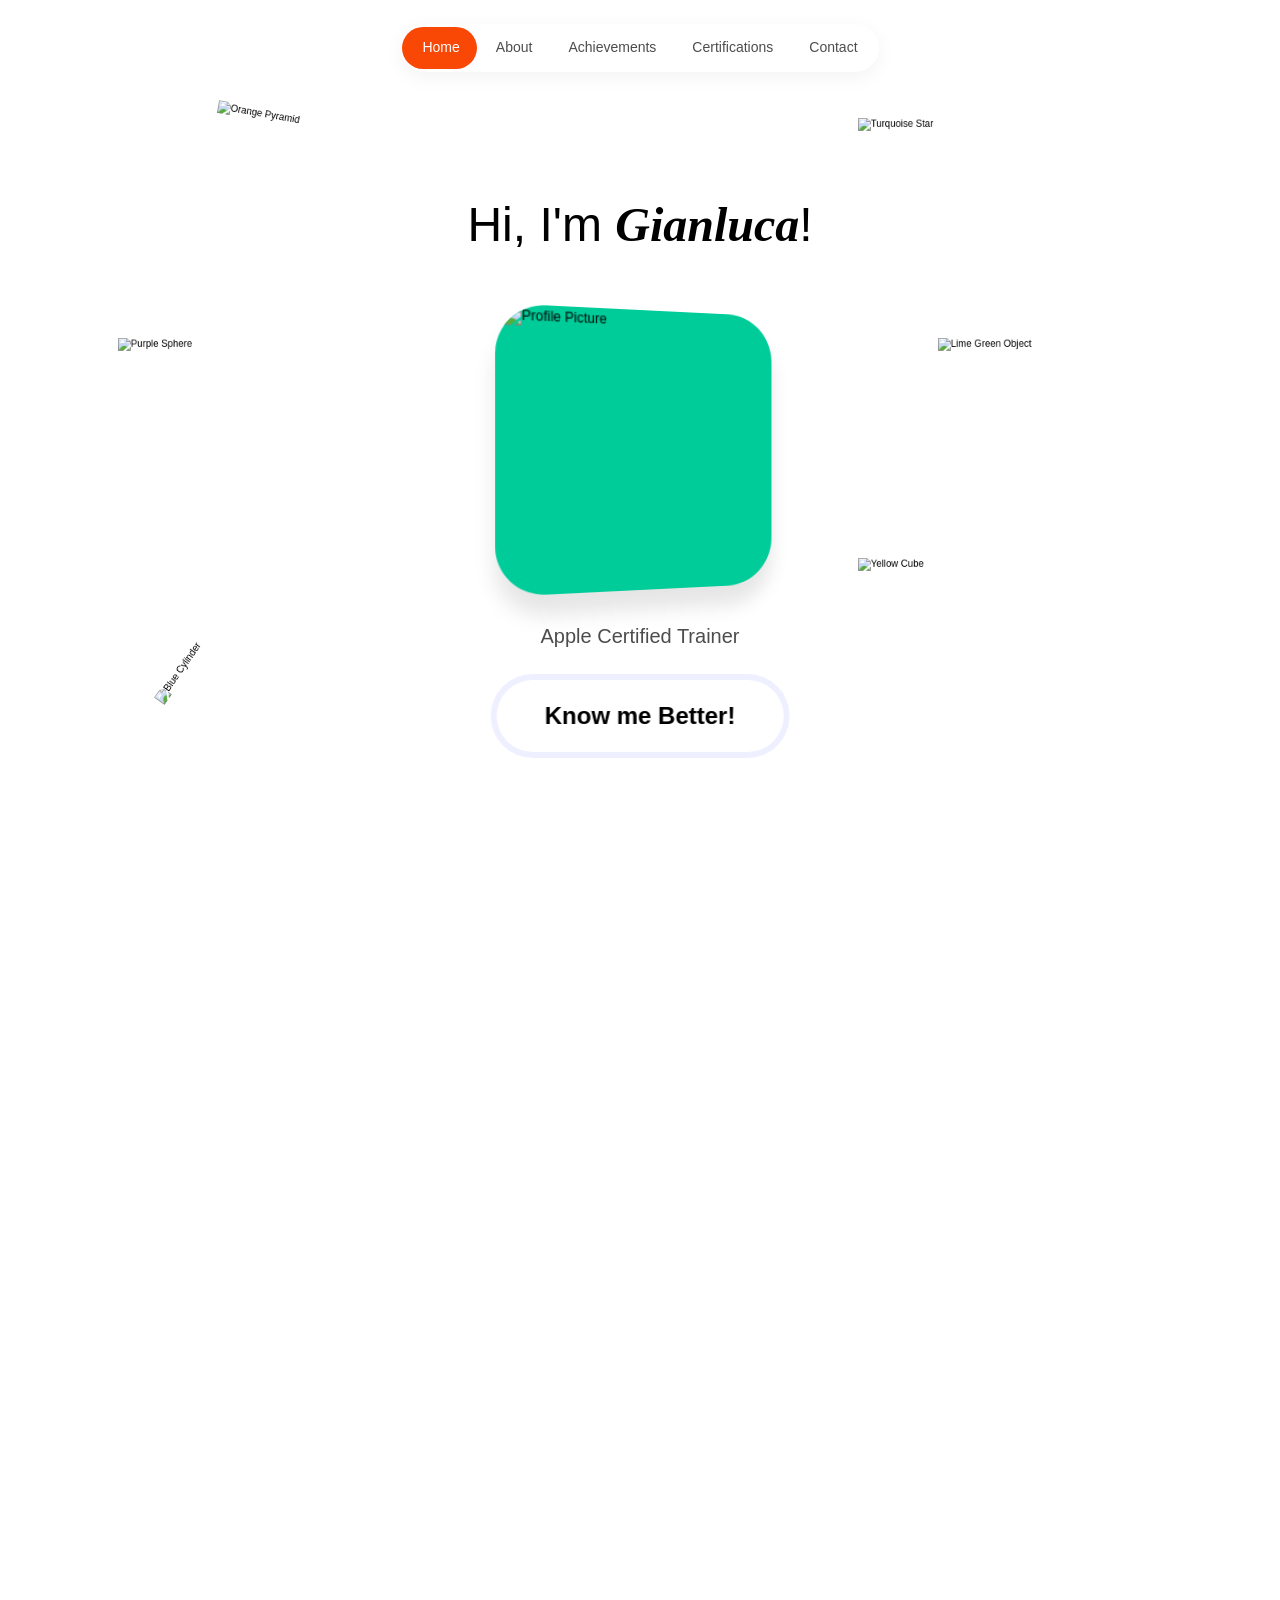
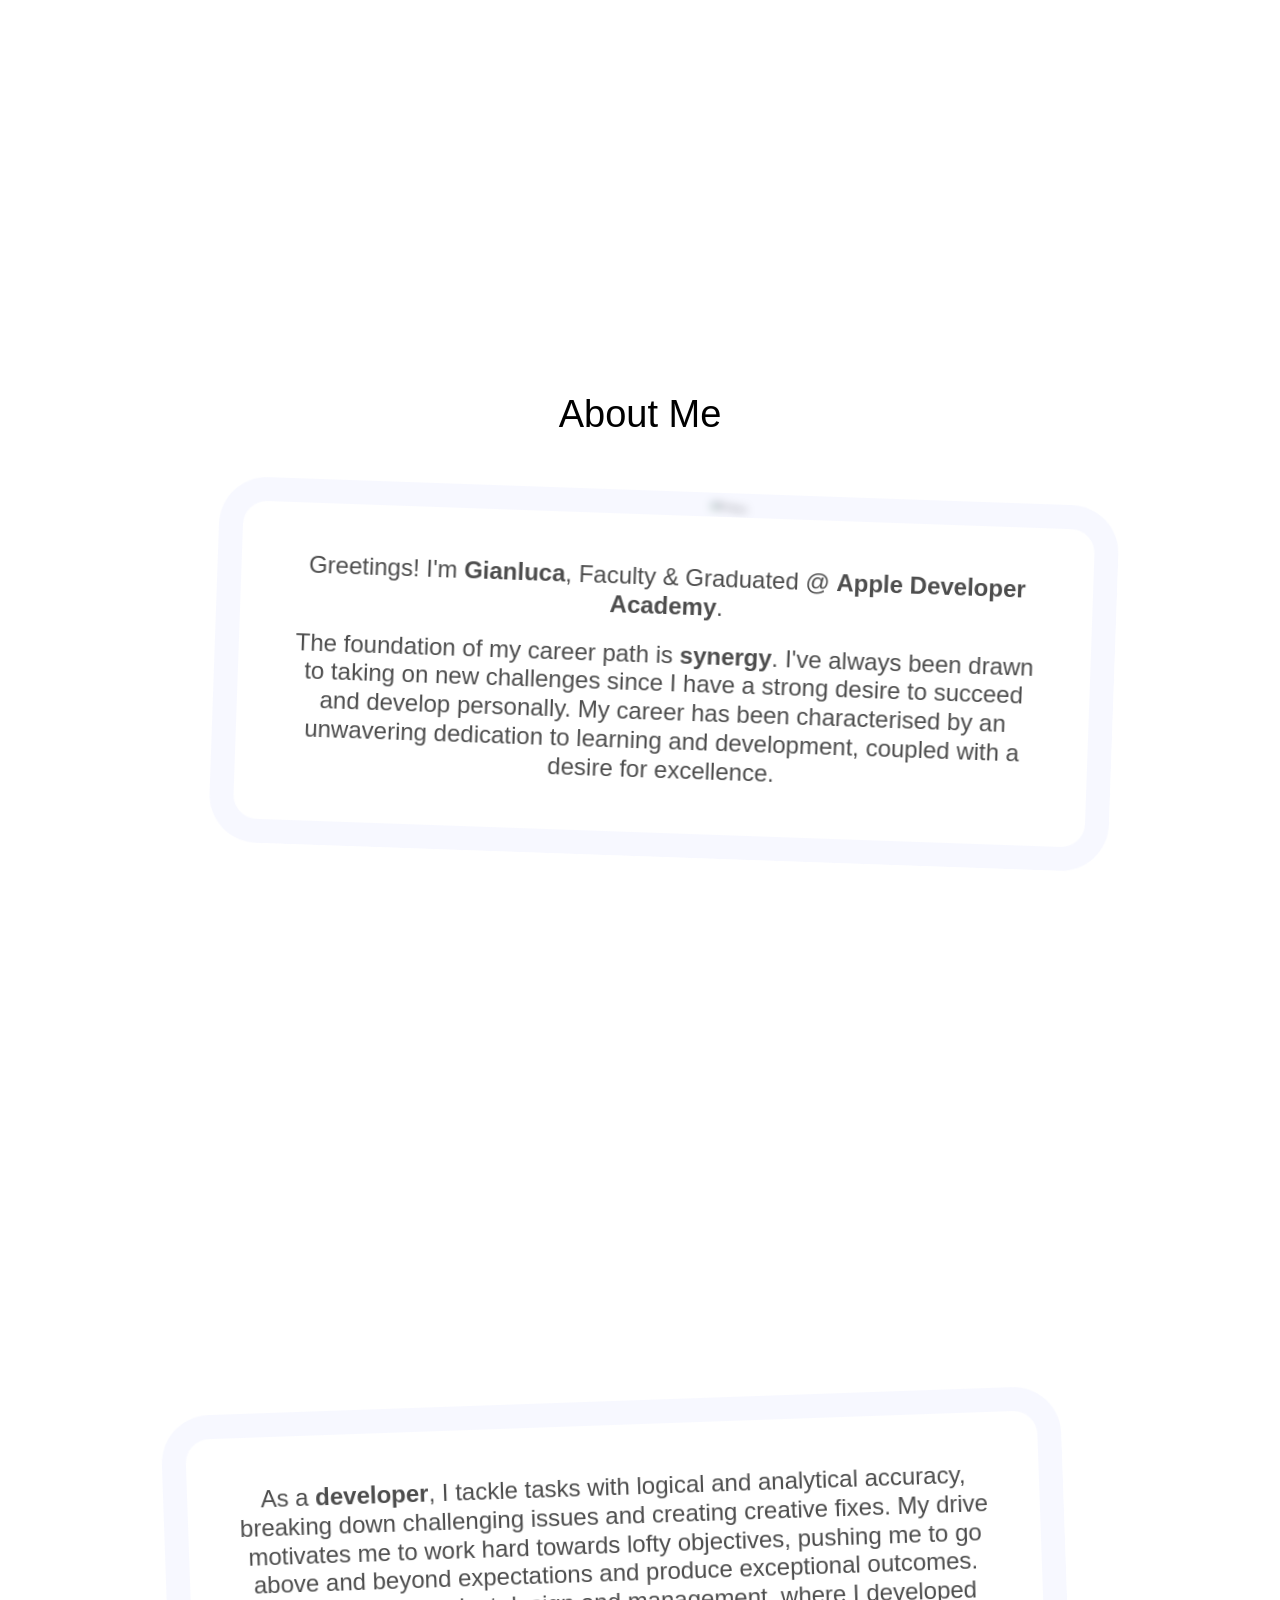
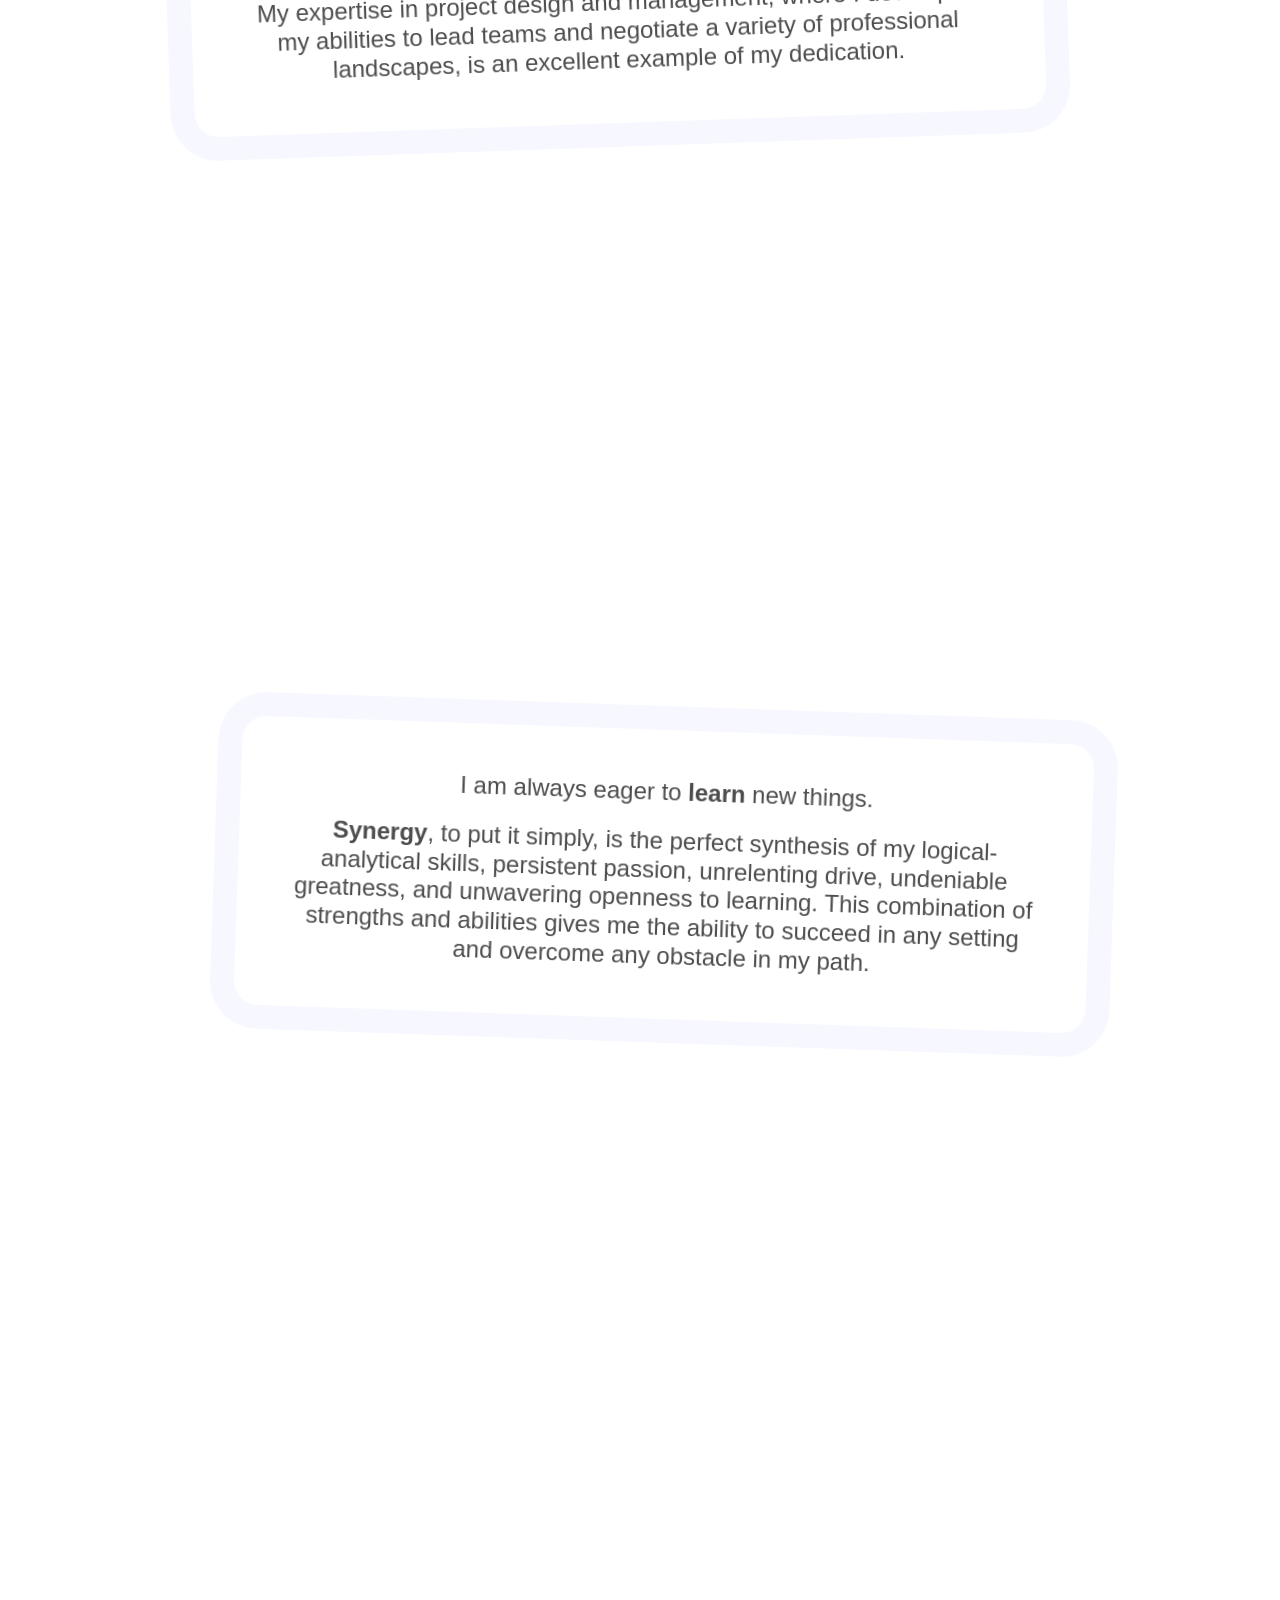
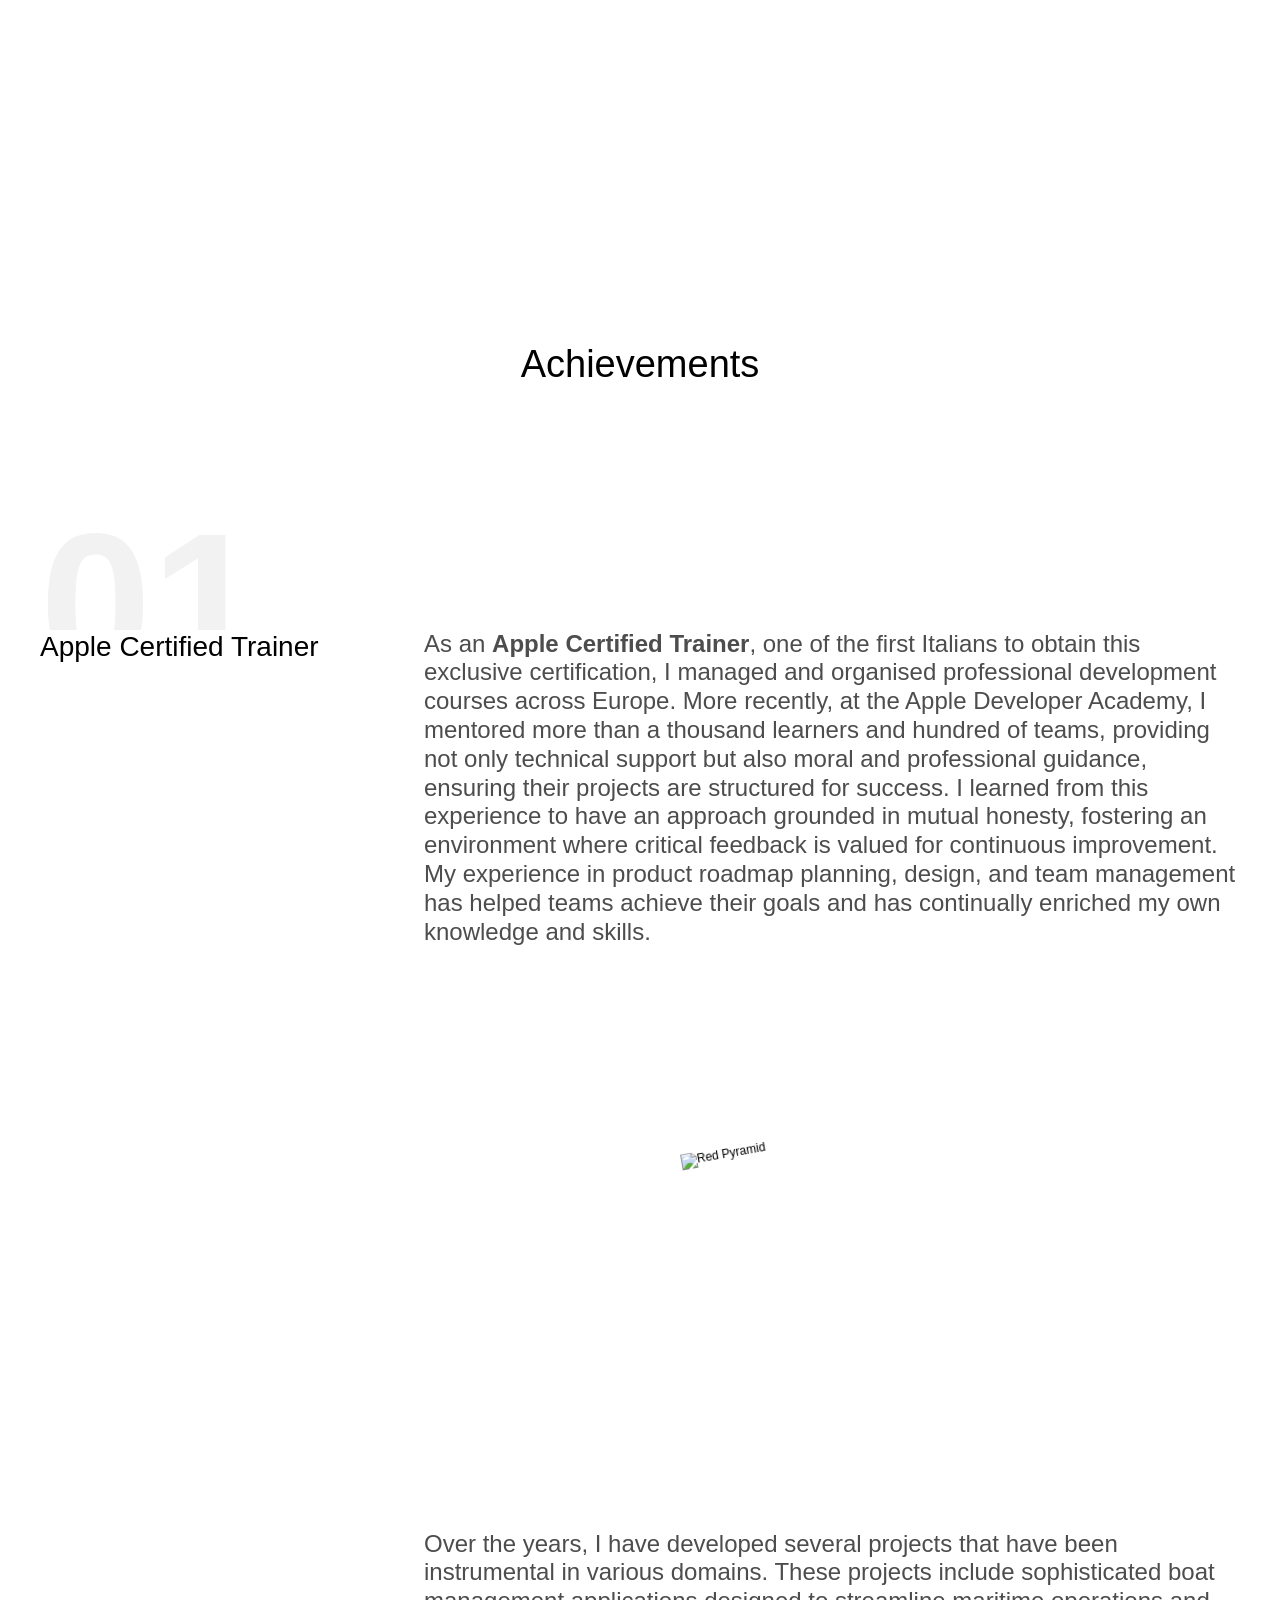
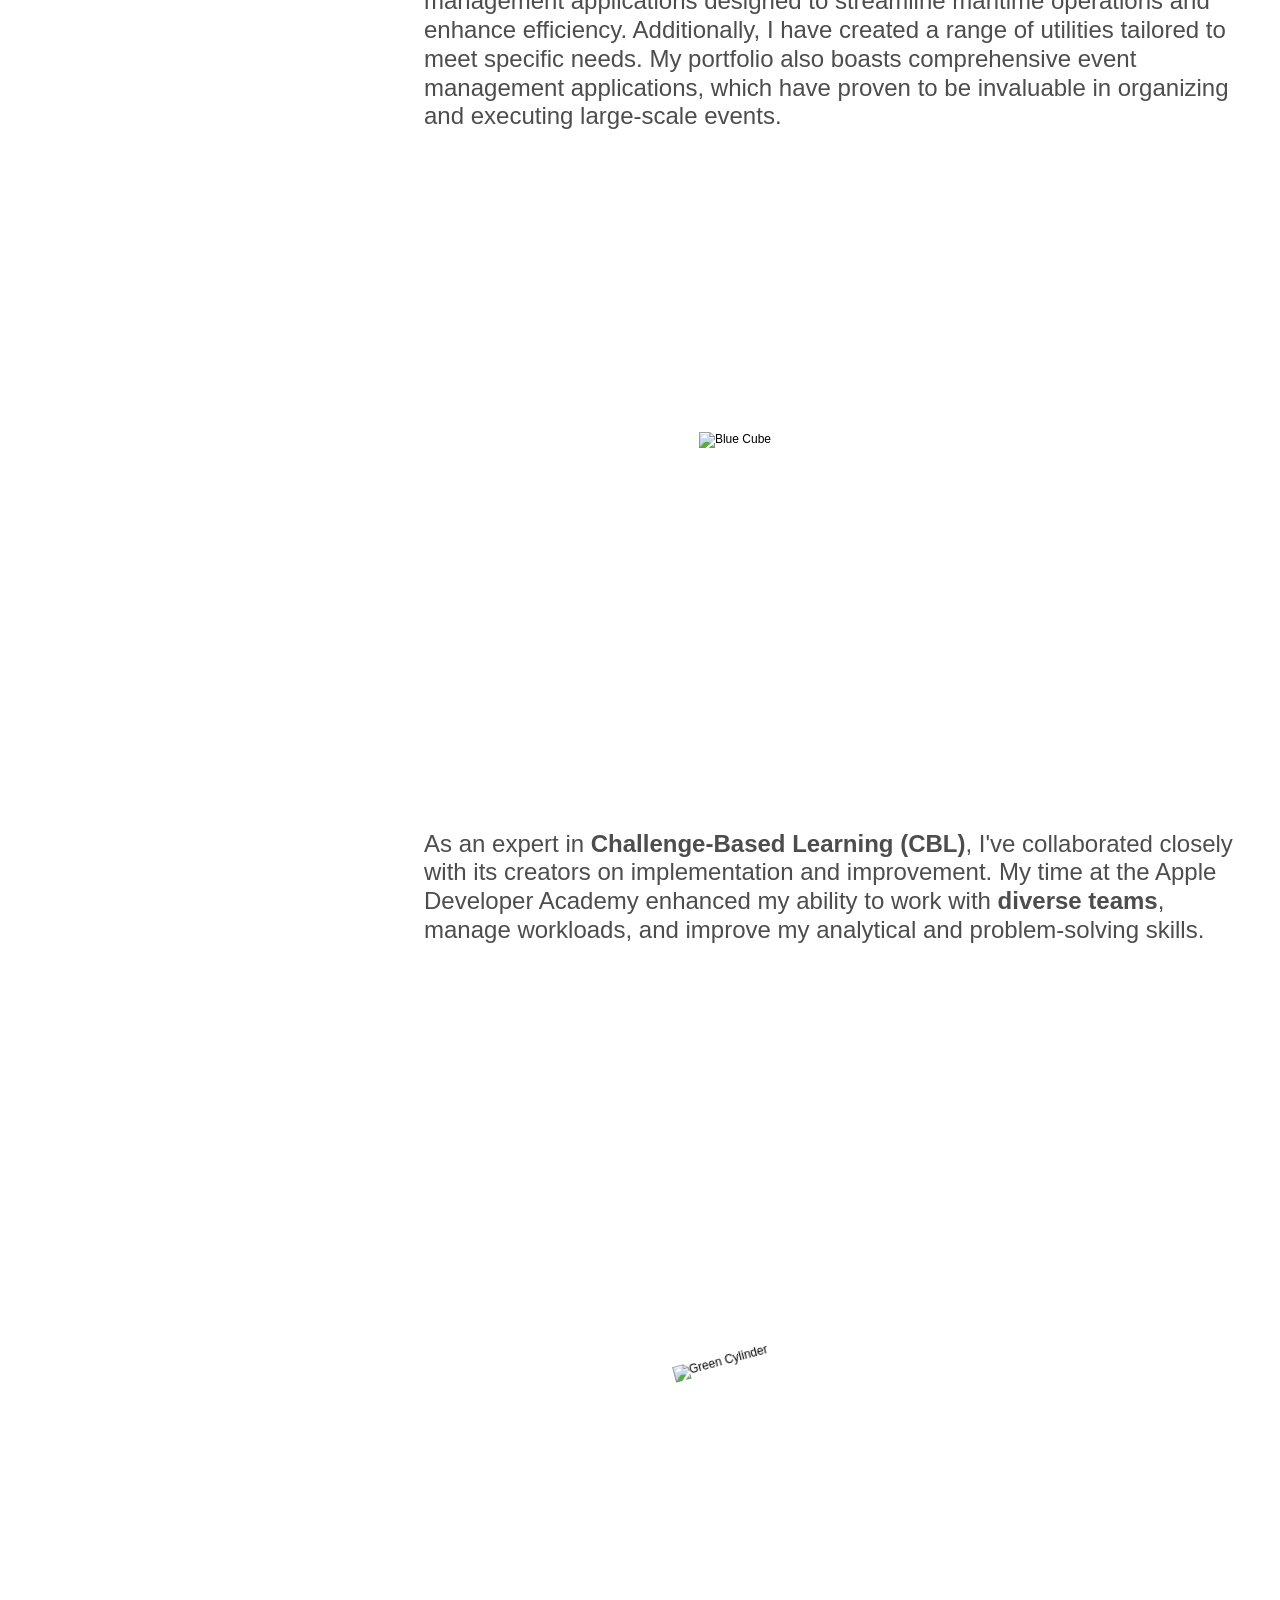
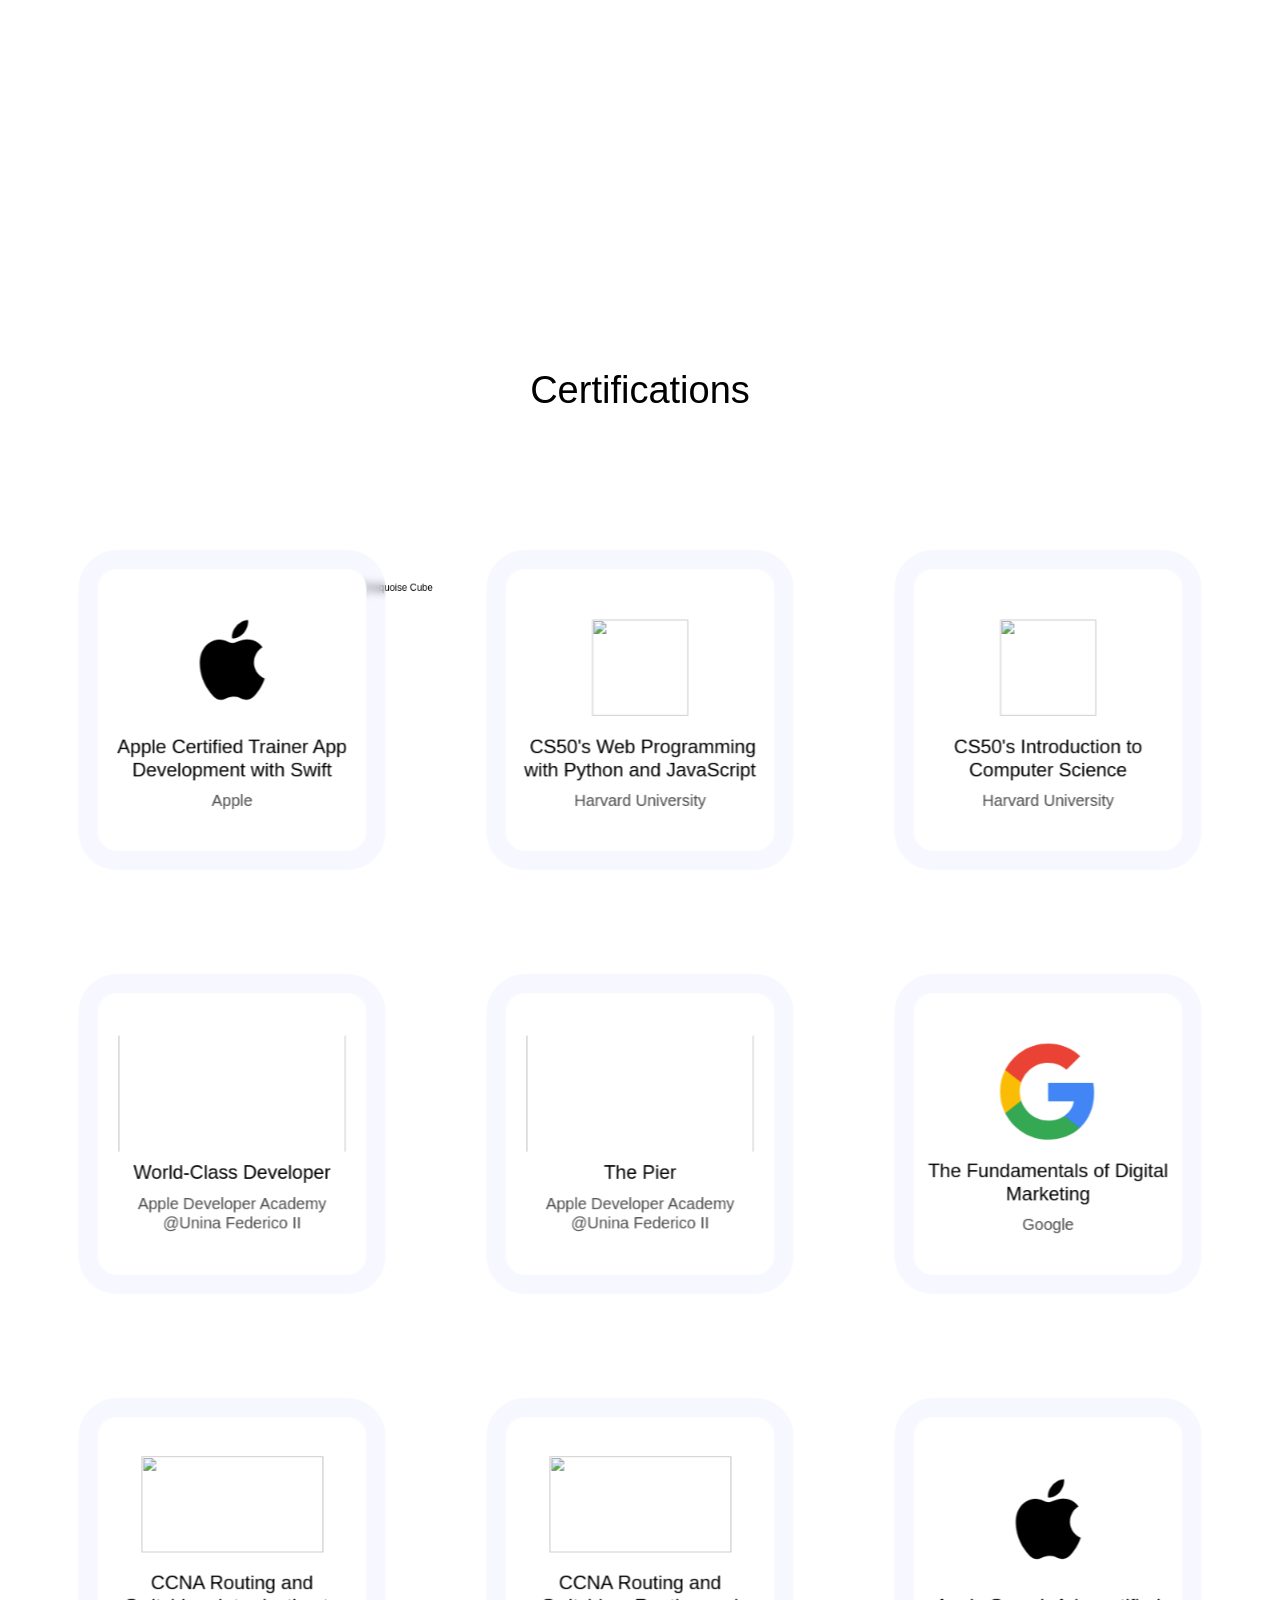
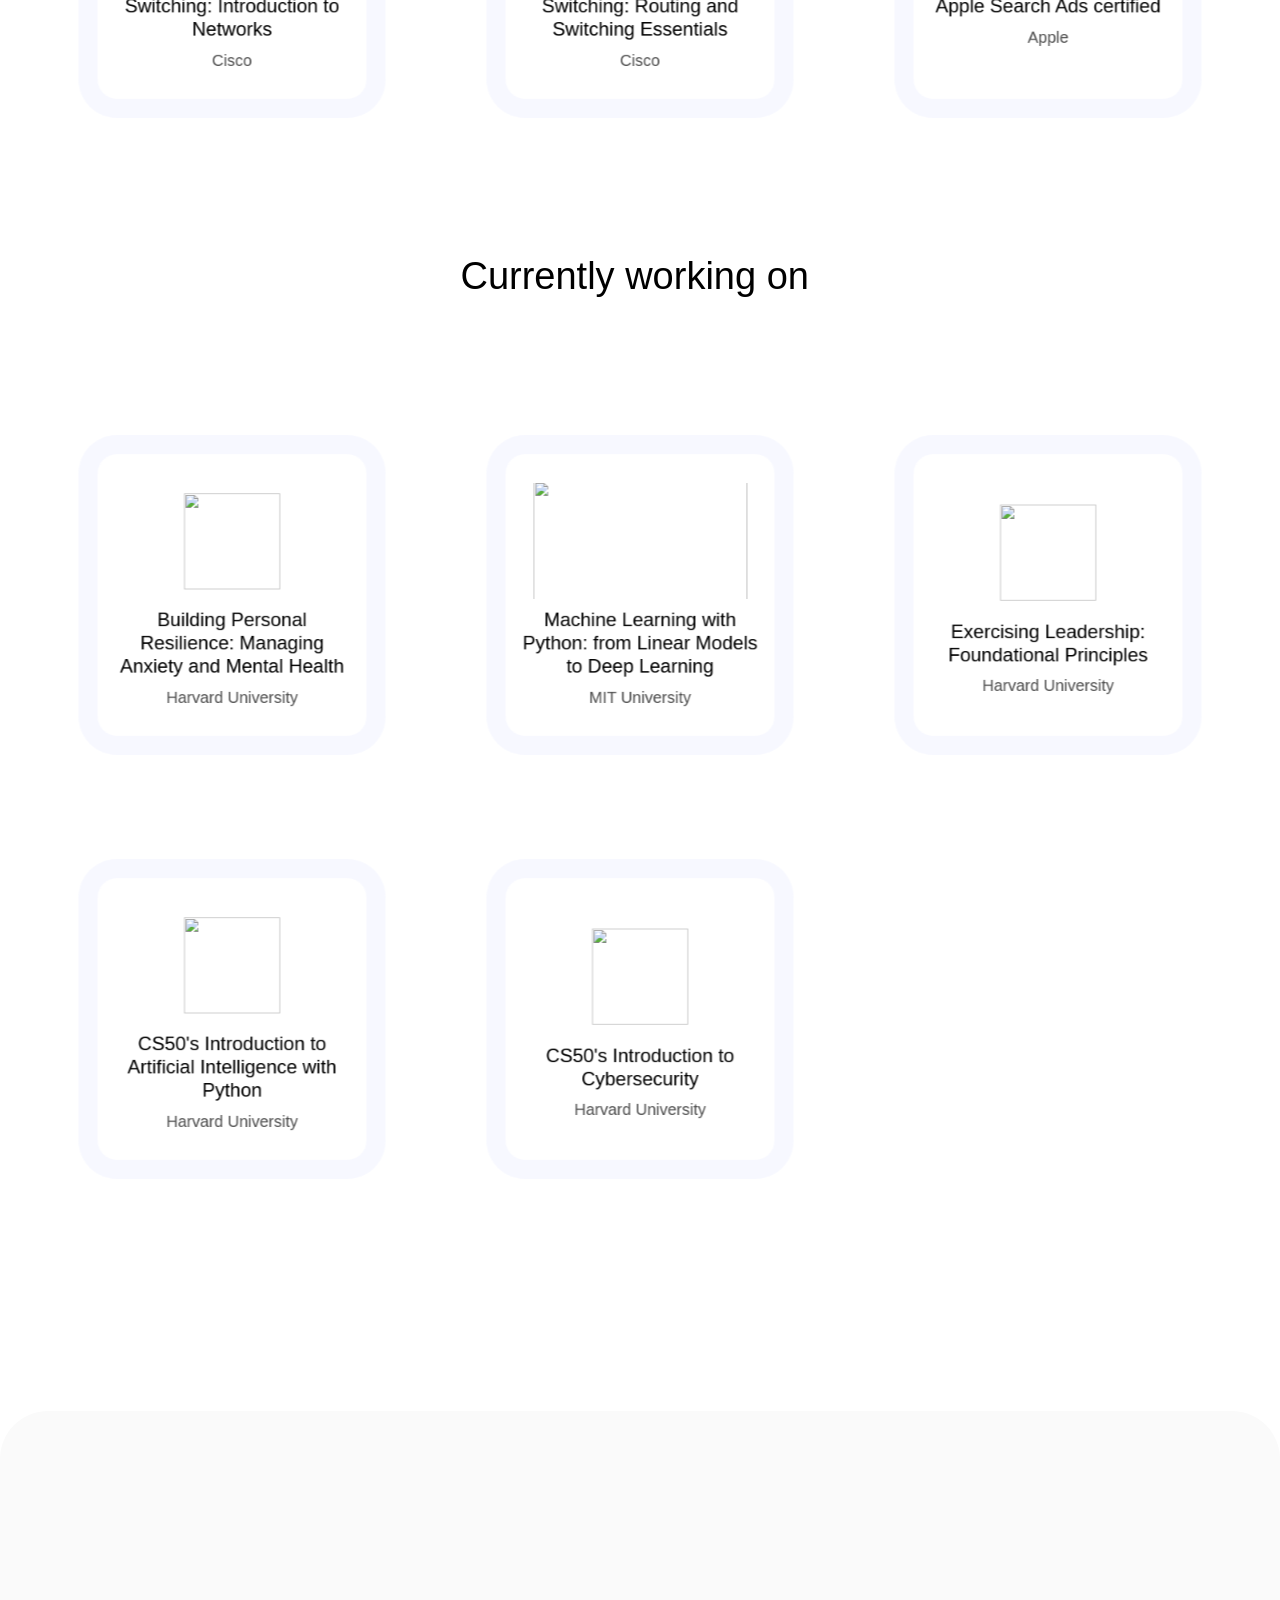
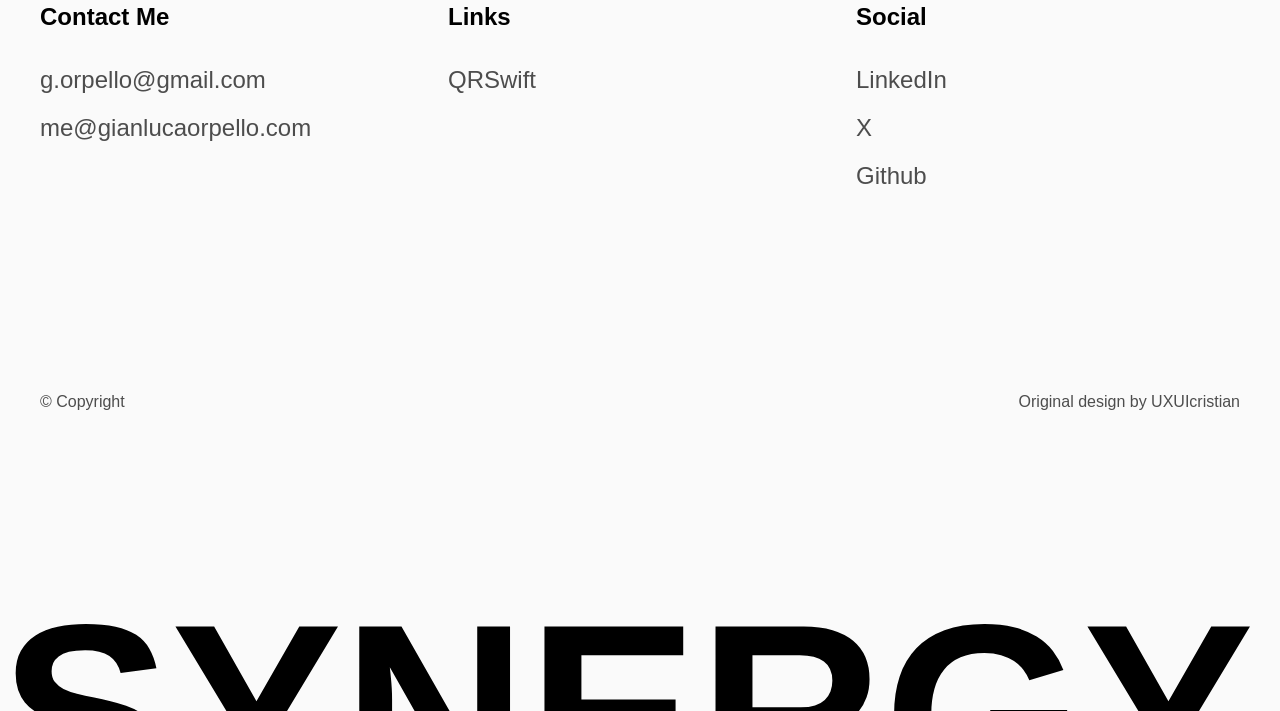
==== commit b488fc06: "Fixing shape cevering text" ====
--- a/index.html
+++ b/index.html
@@ -1,21178 +1,67 @@
-<!DOCTYPE html>
+<!doctype html>
 <!-- ✨ Built with Framer • https://www.framer.com/ -->
 <html lang="en">
-  <head>
-    <meta charset="utf-8" />
-
+<head>
+    <meta charset="utf-8">
+    
+    
+    
     <!-- End of headStart -->
-    <meta name="viewport" content="width=device-width" />
-    <meta name="generator" content="Framer e1877f1" />
+    <meta name="viewport" content="width=device-width">
+    <meta name="generator" content="Framer b75150a">
     <title>Gianluca Orpello</title>
-    <meta
-      name="description"
-      content="Greetings! I'm Gianluca, Faculty &amp; Graduated @ Apple Developer Academy.
-&#x1f468;&#x200d;&#x1f3eb; Apple Certified Trainer, &#x1f468;&#x200d;&#x1f4bb; Mentor, &#x1f4f2; Apple Enthusiast, &#x1f3cd; Motorbike Lover, &#x26f5;&#xfe0f; Amateur Sailor"
-    />
-    <meta
-      name="framer-search-index"
-      content="https://framerusercontent.com/sites/ktK6FHXO0WRadX01L4nYc/searchIndex-ujqNcBikdLmY.json"
-    />
-    <link
-      rel="icon"
-      href="https://framerusercontent.com/images/eCX2l5CSlTjb9d7xevX1VTxpwWc.svg"
-    />
+    <meta name="description" content="Greetings! I&apos;m Gianluca, Faculty &amp; Graduated @ Apple Developer Academy.
+&#x1f468;&#x200d;&#x1f3eb; Apple Certified Trainer, &#x1f468;&#x200d;&#x1f4bb; Mentor, &#x1f4f2; Apple Enthusiast, &#x1f3cd; Motorbike Lover, &#x26f5;&#xfe0f; Amateur Sailor">
+    <meta name="framer-search-index" content="https://framerusercontent.com/sites/ktK6FHXO0WRadX01L4nYc/searchIndex-SEitK3oOmdlL.json">
+    <link rel="icon" href="https://framerusercontent.com/images/eCX2l5CSlTjb9d7xevX1VTxpwWc.svg">
     <!-- Open Graph / Facebook -->
-    <meta property="og:type" content="website" />
-    <meta property="og:title" content="Gianluca Orpello" />
-    <meta
-      property="og:description"
-      content="Greetings! I'm Gianluca, Faculty &amp; Graduated @ Apple Developer Academy.
-&#x1f468;&#x200d;&#x1f3eb; Apple Certified Trainer, &#x1f468;&#x200d;&#x1f4bb; Mentor, &#x1f4f2; Apple Enthusiast, &#x1f3cd; Motorbike Lover, &#x26f5;&#xfe0f; Amateur Sailor"
-    />
-    <meta
-      property="og:image"
-      content="https://framerusercontent.com/images/m0rcgYT2hHMha45OvKjEgMpRQk.png"
-    />
+    <meta property="og:type" content="website">
+    <meta property="og:title" content="Gianluca Orpello">
+    <meta property="og:description" content="Greetings! I&apos;m Gianluca, Faculty &amp; Graduated @ Apple Developer Academy.
+&#x1f468;&#x200d;&#x1f3eb; Apple Certified Trainer, &#x1f468;&#x200d;&#x1f4bb; Mentor, &#x1f4f2; Apple Enthusiast, &#x1f3cd; Motorbike Lover, &#x26f5;&#xfe0f; Amateur Sailor">
+    <meta property="og:image" content="https://framerusercontent.com/images/m0rcgYT2hHMha45OvKjEgMpRQk.png">
     <!-- Twitter -->
-    <meta name="twitter:card" content="summary_large_image" />
-    <meta name="twitter:title" content="Gianluca Orpello" />
-    <meta
-      name="twitter:description"
-      content="Greetings! I'm Gianluca, Faculty &amp; Graduated @ Apple Developer Academy.
-&#x1f468;&#x200d;&#x1f3eb; Apple Certified Trainer, &#x1f468;&#x200d;&#x1f4bb; Mentor, &#x1f4f2; Apple Enthusiast, &#x1f3cd; Motorbike Lover, &#x26f5;&#xfe0f; Amateur Sailor"
-    />
-    <meta
-      name="twitter:image"
-      content="https://framerusercontent.com/images/m0rcgYT2hHMha45OvKjEgMpRQk.png"
-    />
-
+    <meta name="twitter:card" content="summary_large_image">
+    <meta name="twitter:title" content="Gianluca Orpello">
+    <meta name="twitter:description" content="Greetings! I&apos;m Gianluca, Faculty &amp; Graduated @ Apple Developer Academy.
+&#x1f468;&#x200d;&#x1f3eb; Apple Certified Trainer, &#x1f468;&#x200d;&#x1f4bb; Mentor, &#x1f4f2; Apple Enthusiast, &#x1f3cd; Motorbike Lover, &#x26f5;&#xfe0f; Amateur Sailor">
+    <meta name="twitter:image" content="https://framerusercontent.com/images/m0rcgYT2hHMha45OvKjEgMpRQk.png">
+    
     <!-- Global site tag (gtag.js) - Google Analytics -->
-    <script
-      async
-      src="https://www.googletagmanager.com/gtag/js?id=G-385226758"
-    ></script>
+    <script async src="https://www.googletagmanager.com/gtag/js?id=G-385226758"></script>
     <script>
       window.dataLayer = window.dataLayer || [];
-      function gtag() {
-        window.dataLayer.push(arguments);
-      }
-      gtag("js", new Date());
+      function gtag(){window.dataLayer.push(arguments);}
+      gtag('js', new Date());
 
-      gtag("config", "G-385226758");
+      gtag('config', 'G-385226758');
     </script>
+    
+    <link href="https://fonts.gstatic.com" rel="preconnect" crossorigin><meta name="robots" content="max-image-preview:large"><link rel="canonical" href="index.html"><meta property="og:url" content="https://gianlucaorpello.framer.website/"><link rel="modulepreload" fetchpriority="low" href="https://framerusercontent.com/sites/ktK6FHXO0WRadX01L4nYc/chunk-ECICJMLV.mjs"><link rel="modulepreload" fetchpriority="low" href="https://framerusercontent.com/sites/ktK6FHXO0WRadX01L4nYc/chunk-ELYU6EKT.mjs"><link rel="modulepreload" fetchpriority="low" href="https://framerusercontent.com/sites/ktK6FHXO0WRadX01L4nYc/VLRarb3ToU-Mqjq8BoidMPvuQA_TvffnFz5leNpCx-Q.JY3WJXNQ.mjs"><link rel="modulepreload" fetchpriority="low" href="https://framerusercontent.com/sites/ktK6FHXO0WRadX01L4nYc/chunk-5EM3JHPT.mjs"><link rel="modulepreload" fetchpriority="low" href="https://framerusercontent.com/sites/ktK6FHXO0WRadX01L4nYc/chunk-UOVAEAF6.mjs"><link rel="modulepreload" fetchpriority="low" href="https://framerusercontent.com/sites/ktK6FHXO0WRadX01L4nYc/chunk-3O2JZDVX.mjs"><link rel="modulepreload" fetchpriority="low" href="https://framerusercontent.com/sites/ktK6FHXO0WRadX01L4nYc/chunk-NE4KV4WC.mjs"><link rel="modulepreload" fetchpriority="low" href="https://framerusercontent.com/sites/ktK6FHXO0WRadX01L4nYc/chunk-L4DNJINH.mjs"><link rel="modulepreload" fetchpriority="low" href="https://framerusercontent.com/sites/ktK6FHXO0WRadX01L4nYc/chunk-H42HT6GU.mjs"><link rel="modulepreload" fetchpriority="low" href="https://framerusercontent.com/sites/ktK6FHXO0WRadX01L4nYc/chunk-42U43NKG.mjs"><script>const applyIntlFormatPatch = function xe(e){function t(d,n){return typeof n=="bigint"?`${n}n`:n instanceof Date?n.getTime():n}function r(...d){let n=JSON.stringify(d,t),c=0;for(let u=0;u<n.length;u++)c+=n.charCodeAt(u),c+=c<<10,c^=c>>6;return c+=c<<3,c^=c>>11,c+=c<<15,c>>>0}function o(d,n,c){let u=d[n];if(typeof u<"u")return u;let h=c();return d[n]=h,h}function a(d){return{...d}}let s=Date.prototype.toLocaleString,l=Date.prototype.toLocaleDateString;s&&(Date.prototype.toLocaleString=function(n,c){let u=r(this,n,c);return o(e.Date.toLocaleString,u,()=>s.call(this,n,c))}),l&&(Date.prototype.toLocaleDateString=function(n,c){let u=r(this,n,c);return o(e.Date.toLocaleDateString,u,()=>l.call(this,n,c))});let i=Object.getOwnPropertyDescriptors(Intl.DateTimeFormat.prototype).format.get,m=Intl.DateTimeFormat.prototype.formatRange,T=Intl.DateTimeFormat.prototype.formatToParts,p=Intl.DateTimeFormat.prototype.formatRangeToParts;function y(d){let n=d.resolvedOptions(),c={locale:n.locale,calendar:n.calendar,numberingSystem:n.numberingSystem,timeZone:n.timeZone,hour12:n.hour12,weekday:n.weekday,era:n.era,year:n.year,month:n.month,day:n.day,hour:n.hour,minute:n.minute,second:n.second,timeZoneName:n.timeZoneName};for(let u in n)u in c||(c[u]=n[u]);return c}i&&Object.defineProperty(Intl.DateTimeFormat.prototype,"format",{get(){function d(n){let c=y(this),u=r(n,c);return o(e.DateTimeFormat.format,u,()=>i.call(this)(n))}return d.bind(this)}}),m&&(Intl.DateTimeFormat.prototype.formatRange=function(n,c){let u=y(this),h=r(n,c,u);return o(e.DateTimeFormat.formatRange,h,()=>m.call(this,n,c))}),T&&(Intl.DateTimeFormat.prototype.formatToParts=function(n){let c=y(this),u=r(n,c);return o(e.DateTimeFormat.formatToParts,u,()=>T.call(this,n)).map(a)}),p&&(Intl.DateTimeFormat.prototype.formatRangeToParts=function(n,c){let u=y(this),h=r(n,c,u);return o(e.DateTimeFormat.formatRangeToParts,h,()=>p.call(this,n,c)).map(a)});let P=Number.prototype.toLocaleString;P&&(Number.prototype.toLocaleString=function(n,c){let u=r(this,n,c);return o(e.Number.toLocaleString,u,()=>P.call(this,n,c))});let x=Object.getOwnPropertyDescriptors(Intl.NumberFormat.prototype).format.get,b=Intl.NumberFormat.prototype.formatRange,S=Intl.NumberFormat.prototype.formatToParts,H=Intl.NumberFormat.prototype.formatRangeToParts;function L(d){let n=d.resolvedOptions(),c={locale:n.locale,numberingSystem:n.numberingSystem,style:n.style,currency:n.currency,currencyDisplay:n.currencyDisplay,currencySign:n.currencySign,unit:n.unit,unitDisplay:n.unitDisplay,minimumIntegerDigits:n.minimumIntegerDigits,minimumFractionDigits:n.minimumFractionDigits,maximumFractionDigits:n.maximumFractionDigits,minimumSignificantDigits:n.minimumSignificantDigits,maximumSignificantDigits:n.maximumSignificantDigits,useGrouping:n.useGrouping===!0?"auto":n.useGrouping,notation:n.notation,compactDisplay:n.compactDisplay,signDisplay:n.signDisplay,roundingIncrement:n.roundingIncrement??1,roundingMode:n.roundingMode??"halfExpand",roundingPriority:n.roundingPriority??"auto",trailingZeroDisplay:n.trailingZeroDisplay??"auto"};for(let u in n)u in c||(c[u]=n[u]);return c}x&&Object.defineProperty(Intl.NumberFormat.prototype,"format",{get(){function d(n){let c=L(this),u=r(n,c);return o(e.NumberFormat.format,u,()=>x.call(this)(n))}return d.bind(this)}}),b&&(Intl.NumberFormat.prototype.formatRange=function(n,c){let u=L(this),h=r(n,c,u);return o(e.NumberFormat.formatRange,h,()=>b.call(this,n,c))}),S&&(Intl.NumberFormat.prototype.formatToParts=function(n){let c=L(this),u=r(n,c);return o(e.NumberFormat.formatToParts,u,()=>S.call(this,n)).map(a)}),H&&(Intl.NumberFormat.prototype.formatRangeToParts=function(n,c){let u=L(this),h=r(n,c,u);return o(e.NumberFormat.formatRangeToParts,h,()=>H.call(this,n,c)).map(a)})};const formatCache = {"Date":{"toLocaleString":{},"toLocaleDateString":{}},"DateTimeFormat":{"format":{"502461674":"2024","1489988607":"2024"},"formatRange":{},"formatToParts":{},"formatRangeToParts":{}},"Number":{"toLocaleString":{}},"NumberFormat":{"format":{},"formatRange":{},"formatToParts":{},"formatRangeToParts":{}}};applyIntlFormatPatch(formatCache);</script><style data-framer-css-ssr-minified data-framer-components="framer-XmcXg framer-9njmC framer-j5Ovo framer-wXGkH framer-52Ms7 framer-LUG1Z framer-qlGTV framer-sSGPs framer-NgbRE framer-hOzRV framer-VBR1P framer-8HDEM framer-WAXif framer-JIafR">html,body,#main{margin:0;padding:0;box-sizing:border-box}:root{-webkit-font-smoothing:antialiased;-moz-osx-font-smoothing:grayscale}*{box-sizing:border-box;-webkit-font-smoothing:inherit}h1,h2,h3,h4,h5,h6,p,figure{margin:0}body,input,textarea,select,button{font-size:12px;font-family:sans-serif}body{--token-22ce634a-3bca-44b4-a2f7-9723690faaf5: rgb(102, 255, 217);--token-6f90ab0b-9c06-473d-9152-fd7240d55b02: rgb(0, 204, 153);--token-63e45272-007b-437e-b2a8-9f4d1433e3e9: rgb(102, 112, 255);--token-71847330-551e-46c6-930c-59c8982f4c98: rgb(249, 71, 6);--token-6bef2831-d541-489a-82bb-da4e27db4e2c: rgb(255, 255, 255);--token-988c7bc6-3659-40e0-9528-9fea659fdfb9: rgb(250, 250, 250);--token-755abc58-3adf-4e31-933f-db4718cdad56: rgb(242, 242, 242);--token-db07816e-4c38-4cf6-8a53-54351a21e6a2: rgb(179, 179, 179);--token-4903af81-113e-4b7e-a0b8-adcbf47e878d: rgb(128, 128, 128);--token-d1efab36-84ca-4c47-98a0-f9f61fd3586c: rgb(77, 77, 77);--token-1dfb5f8e-6d59-4a6a-bbc6-917bc568117f: rgb(0, 0, 0)}#__framer-badge-container{position:fixed;bottom:0;padding:20px;width:100%;display:flex;justify-content:right;pointer-events:none;z-index:314159}.__framer-badge{pointer-events:auto}@font-face{font-family:"PT Serif";font-style:italic;font-weight:700;font-display:swap;src:url(https://fonts.gstatic.com/s/ptserif/v18/EJRQQgYoZZY2vCFuvAFT9gaQZyTfoPNB.woff2) format("woff2");unicode-range:U+0460-052F,U+1C80-1C88,U+20B4,U+2DE0-2DFF,U+A640-A69F,U+FE2E-FE2F}@font-face{font-family:"PT Serif";font-style:italic;font-weight:700;font-display:swap;src:url(https://fonts.gstatic.com/s/ptserif/v18/EJRQQgYoZZY2vCFuvAFT9gaQZy3foPNB.woff2) format("woff2");unicode-range:U+0301,U+0400-045F,U+0490-0491,U+04B0-04B1,U+2116}@font-face{font-family:"PT Serif";font-style:italic;font-weight:700;font-display:swap;src:url(https://fonts.gstatic.com/s/ptserif/v18/EJRQQgYoZZY2vCFuvAFT9gaQZyffoPNB.woff2) format("woff2");unicode-range:U+0100-02AF,U+0304,U+0308,U+0329,U+1E00-1E9F,U+1EF2-1EFF,U+2020,U+20A0-20AB,U+20AD-20C0,U+2113,U+2C60-2C7F,U+A720-A7FF}@font-face{font-family:"PT Serif";font-style:italic;font-weight:700;font-display:swap;src:url(https://fonts.gstatic.com/s/ptserif/v18/EJRQQgYoZZY2vCFuvAFT9gaQZynfoA.woff2) format("woff2");unicode-range:U+0000-00FF,U+0131,U+0152-0153,U+02BB-02BC,U+02C6,U+02DA,U+02DC,U+0304,U+0308,U+0329,U+2000-206F,U+2074,U+20AC,U+2122,U+2191,U+2193,U+2212,U+2215,U+FEFF,U+FFFD}@font-face{font-family:Public Sans;font-style:italic;font-weight:400;font-display:swap;src:url(https://fonts.gstatic.com/s/publicsans/v15/ijwTs572Xtc6ZYQws9YVwnNDTJPax9k0.woff2) format("woff2");unicode-range:U+0102-0103,U+0110-0111,U+0128-0129,U+0168-0169,U+01A0-01A1,U+01AF-01B0,U+0300-0301,U+0303-0304,U+0308-0309,U+0323,U+0329,U+1EA0-1EF9,U+20AB}@font-face{font-family:Public Sans;font-style:italic;font-weight:400;font-display:swap;src:url(https://fonts.gstatic.com/s/publicsans/v15/ijwTs572Xtc6ZYQws9YVwnNDTJLax9k0.woff2) format("woff2");unicode-range:U+0100-02AF,U+0304,U+0308,U+0329,U+1E00-1E9F,U+1EF2-1EFF,U+2020,U+20A0-20AB,U+20AD-20C0,U+2113,U+2C60-2C7F,U+A720-A7FF}@font-face{font-family:Public Sans;font-style:italic;font-weight:400;font-display:swap;src:url(https://fonts.gstatic.com/s/publicsans/v15/ijwTs572Xtc6ZYQws9YVwnNDTJzaxw.woff2) format("woff2");unicode-range:U+0000-00FF,U+0131,U+0152-0153,U+02BB-02BC,U+02C6,U+02DA,U+02DC,U+0304,U+0308,U+0329,U+2000-206F,U+2074,U+20AC,U+2122,U+2191,U+2193,U+2212,U+2215,U+FEFF,U+FFFD}@font-face{font-family:Public Sans;font-style:italic;font-weight:500;font-display:swap;src:url(https://fonts.gstatic.com/s/publicsans/v15/ijwTs572Xtc6ZYQws9YVwnNDTJPax9k0.woff2) format("woff2");unicode-range:U+0102-0103,U+0110-0111,U+0128-0129,U+0168-0169,U+01A0-01A1,U+01AF-01B0,U+0300-0301,U+0303-0304,U+0308-0309,U+0323,U+0329,U+1EA0-1EF9,U+20AB}@font-face{font-family:Public Sans;font-style:italic;font-weight:500;font-display:swap;src:url(https://fonts.gstatic.com/s/publicsans/v15/ijwTs572Xtc6ZYQws9YVwnNDTJLax9k0.woff2) format("woff2");unicode-range:U+0100-02AF,U+0304,U+0308,U+0329,U+1E00-1E9F,U+1EF2-1EFF,U+2020,U+20A0-20AB,U+20AD-20C0,U+2113,U+2C60-2C7F,U+A720-A7FF}@font-face{font-family:Public Sans;font-style:italic;font-weight:500;font-display:swap;src:url(https://fonts.gstatic.com/s/publicsans/v15/ijwTs572Xtc6ZYQws9YVwnNDTJzaxw.woff2) format("woff2");unicode-range:U+0000-00FF,U+0131,U+0152-0153,U+02BB-02BC,U+02C6,U+02DA,U+02DC,U+0304,U+0308,U+0329,U+2000-206F,U+2074,U+20AC,U+2122,U+2191,U+2193,U+2212,U+2215,U+FEFF,U+FFFD}@font-face{font-family:Public Sans;font-style:italic;font-weight:700;font-display:swap;src:url(https://fonts.gstatic.com/s/publicsans/v15/ijwTs572Xtc6ZYQws9YVwnNDTJPax9k0.woff2) format("woff2");unicode-range:U+0102-0103,U+0110-0111,U+0128-0129,U+0168-0169,U+01A0-01A1,U+01AF-01B0,U+0300-0301,U+0303-0304,U+0308-0309,U+0323,U+0329,U+1EA0-1EF9,U+20AB}@font-face{font-family:Public Sans;font-style:italic;font-weight:700;font-display:swap;src:url(https://fonts.gstatic.com/s/publicsans/v15/ijwTs572Xtc6ZYQws9YVwnNDTJLax9k0.woff2) format("woff2");unicode-range:U+0100-02AF,U+0304,U+0308,U+0329,U+1E00-1E9F,U+1EF2-1EFF,U+2020,U+20A0-20AB,U+20AD-20C0,U+2113,U+2C60-2C7F,U+A720-A7FF}@font-face{font-family:Public Sans;font-style:italic;font-weight:700;font-display:swap;src:url(https://fonts.gstatic.com/s/publicsans/v15/ijwTs572Xtc6ZYQws9YVwnNDTJzaxw.woff2) format("woff2");unicode-range:U+0000-00FF,U+0131,U+0152-0153,U+02BB-02BC,U+02C6,U+02DA,U+02DC,U+0304,U+0308,U+0329,U+2000-206F,U+2074,U+20AC,U+2122,U+2191,U+2193,U+2212,U+2215,U+FEFF,U+FFFD}@font-face{font-family:Public Sans;font-style:normal;font-weight:400;font-display:swap;src:url(https://fonts.gstatic.com/s/publicsans/v15/ijwRs572Xtc6ZYQws9YVwnNJfJ7Cww.woff2) format("woff2");unicode-range:U+0102-0103,U+0110-0111,U+0128-0129,U+0168-0169,U+01A0-01A1,U+01AF-01B0,U+0300-0301,U+0303-0304,U+0308-0309,U+0323,U+0329,U+1EA0-1EF9,U+20AB}@font-face{font-family:Public Sans;font-style:normal;font-weight:400;font-display:swap;src:url(https://fonts.gstatic.com/s/publicsans/v15/ijwRs572Xtc6ZYQws9YVwnNIfJ7Cww.woff2) format("woff2");unicode-range:U+0100-02AF,U+0304,U+0308,U+0329,U+1E00-1E9F,U+1EF2-1EFF,U+2020,U+20A0-20AB,U+20AD-20C0,U+2113,U+2C60-2C7F,U+A720-A7FF}@font-face{font-family:Public Sans;font-style:normal;font-weight:400;font-display:swap;src:url(https://fonts.gstatic.com/s/publicsans/v15/ijwRs572Xtc6ZYQws9YVwnNGfJ4.woff2) format("woff2");unicode-range:U+0000-00FF,U+0131,U+0152-0153,U+02BB-02BC,U+02C6,U+02DA,U+02DC,U+0304,U+0308,U+0329,U+2000-206F,U+2074,U+20AC,U+2122,U+2191,U+2193,U+2212,U+2215,U+FEFF,U+FFFD}@font-face{font-family:Public Sans;font-style:normal;font-weight:500;font-display:swap;src:url(https://fonts.gstatic.com/s/publicsans/v15/ijwRs572Xtc6ZYQws9YVwnNJfJ7Cww.woff2) format("woff2");unicode-range:U+0102-0103,U+0110-0111,U+0128-0129,U+0168-0169,U+01A0-01A1,U+01AF-01B0,U+0300-0301,U+0303-0304,U+0308-0309,U+0323,U+0329,U+1EA0-1EF9,U+20AB}@font-face{font-family:Public Sans;font-style:normal;font-weight:500;font-display:swap;src:url(https://fonts.gstatic.com/s/publicsans/v15/ijwRs572Xtc6ZYQws9YVwnNIfJ7Cww.woff2) format("woff2");unicode-range:U+0100-02AF,U+0304,U+0308,U+0329,U+1E00-1E9F,U+1EF2-1EFF,U+2020,U+20A0-20AB,U+20AD-20C0,U+2113,U+2C60-2C7F,U+A720-A7FF}@font-face{font-family:Public Sans;font-style:normal;font-weight:500;font-display:swap;src:url(https://fonts.gstatic.com/s/publicsans/v15/ijwRs572Xtc6ZYQws9YVwnNGfJ4.woff2) format("woff2");unicode-range:U+0000-00FF,U+0131,U+0152-0153,U+02BB-02BC,U+02C6,U+02DA,U+02DC,U+0304,U+0308,U+0329,U+2000-206F,U+2074,U+20AC,U+2122,U+2191,U+2193,U+2212,U+2215,U+FEFF,U+FFFD}@font-face{font-family:Public Sans;font-style:normal;font-weight:700;font-display:swap;src:url(https://fonts.gstatic.com/s/publicsans/v15/ijwRs572Xtc6ZYQws9YVwnNJfJ7Cww.woff2) format("woff2");unicode-range:U+0102-0103,U+0110-0111,U+0128-0129,U+0168-0169,U+01A0-01A1,U+01AF-01B0,U+0300-0301,U+0303-0304,U+0308-0309,U+0323,U+0329,U+1EA0-1EF9,U+20AB}@font-face{font-family:Public Sans;font-style:normal;font-weight:700;font-display:swap;src:url(https://fonts.gstatic.com/s/publicsans/v15/ijwRs572Xtc6ZYQws9YVwnNIfJ7Cww.woff2) format("woff2");unicode-range:U+0100-02AF,U+0304,U+0308,U+0329,U+1E00-1E9F,U+1EF2-1EFF,U+2020,U+20A0-20AB,U+20AD-20C0,U+2113,U+2C60-2C7F,U+A720-A7FF}@font-face{font-family:Public Sans;font-style:normal;font-weight:700;font-display:swap;src:url(https://fonts.gstatic.com/s/publicsans/v15/ijwRs572Xtc6ZYQws9YVwnNGfJ4.woff2) format("woff2");unicode-range:U+0000-00FF,U+0131,U+0152-0153,U+02BB-02BC,U+02C6,U+02DA,U+02DC,U+0304,U+0308,U+0329,U+2000-206F,U+2074,U+20AC,U+2122,U+2191,U+2193,U+2212,U+2215,U+FEFF,U+FFFD}@font-face{font-family:Public Sans;font-style:normal;font-weight:800;font-display:swap;src:url(https://fonts.gstatic.com/s/publicsans/v15/ijwRs572Xtc6ZYQws9YVwnNJfJ7Cww.woff2) format("woff2");unicode-range:U+0102-0103,U+0110-0111,U+0128-0129,U+0168-0169,U+01A0-01A1,U+01AF-01B0,U+0300-0301,U+0303-0304,U+0308-0309,U+0323,U+0329,U+1EA0-1EF9,U+20AB}@font-face{font-family:Public Sans;font-style:normal;font-weight:800;font-display:swap;src:url(https://fonts.gstatic.com/s/publicsans/v15/ijwRs572Xtc6ZYQws9YVwnNIfJ7Cww.woff2) format("woff2");unicode-range:U+0100-02AF,U+0304,U+0308,U+0329,U+1E00-1E9F,U+1EF2-1EFF,U+2020,U+20A0-20AB,U+20AD-20C0,U+2113,U+2C60-2C7F,U+A720-A7FF}@font-face{font-family:Public Sans;font-style:normal;font-weight:800;font-display:swap;src:url(https://fonts.gstatic.com/s/publicsans/v15/ijwRs572Xtc6ZYQws9YVwnNGfJ4.woff2) format("woff2");unicode-range:U+0000-00FF,U+0131,U+0152-0153,U+02BB-02BC,U+02C6,U+02DA,U+02DC,U+0304,U+0308,U+0329,U+2000-206F,U+2074,U+20AC,U+2122,U+2191,U+2193,U+2212,U+2215,U+FEFF,U+FFFD}@font-face{font-family:Public Sans;font-style:italic;font-weight:900;font-display:block;src:url(https://fonts.gstatic.com/s/publicsans/v15/ijwAs572Xtc6ZYQws9YVwnNDZpDyNjGolS673tr4hzcld1sdfg.woff2) format("woff2");unicode-range:U+0102-0103,U+0110-0111,U+0128-0129,U+0168-0169,U+01A0-01A1,U+01AF-01B0,U+0300-0301,U+0303-0304,U+0308-0309,U+0323,U+0329,U+1EA0-1EF9,U+20AB}@font-face{font-family:Public Sans;font-style:italic;font-weight:900;font-display:block;src:url(https://fonts.gstatic.com/s/publicsans/v15/ijwAs572Xtc6ZYQws9YVwnNDZpDyNjGolS673tr4hzckd1sdfg.woff2) format("woff2");unicode-range:U+0100-02AF,U+0304,U+0308,U+0329,U+1E00-1E9F,U+1EF2-1EFF,U+2020,U+20A0-20AB,U+20AD-20C0,U+2113,U+2C60-2C7F,U+A720-A7FF}@font-face{font-family:Public Sans;font-style:italic;font-weight:900;font-display:block;src:url(https://fonts.gstatic.com/s/publicsans/v15/ijwAs572Xtc6ZYQws9YVwnNDZpDyNjGolS673tr4hzcqd1s.woff2) format("woff2");unicode-range:U+0000-00FF,U+0131,U+0152-0153,U+02BB-02BC,U+02C6,U+02DA,U+02DC,U+0304,U+0308,U+0329,U+2000-206F,U+2074,U+20AC,U+2122,U+2191,U+2193,U+2212,U+2215,U+FEFF,U+FFFD}@font-face{font-family:Public Sans;font-style:normal;font-weight:900;font-display:block;src:url(https://fonts.gstatic.com/s/publicsans/v15/ijwGs572Xtc6ZYQws9YVwllKVG8qX1oyOymuv56Jywcob18.woff2) format("woff2");unicode-range:U+0102-0103,U+0110-0111,U+0128-0129,U+0168-0169,U+01A0-01A1,U+01AF-01B0,U+0300-0301,U+0303-0304,U+0308-0309,U+0323,U+0329,U+1EA0-1EF9,U+20AB}@font-face{font-family:Public Sans;font-style:normal;font-weight:900;font-display:block;src:url(https://fonts.gstatic.com/s/publicsans/v15/ijwGs572Xtc6ZYQws9YVwllKVG8qX1oyOymuv56Jygcob18.woff2) format("woff2");unicode-range:U+0100-02AF,U+0304,U+0308,U+0329,U+1E00-1E9F,U+1EF2-1EFF,U+2020,U+20A0-20AB,U+20AD-20C0,U+2113,U+2C60-2C7F,U+A720-A7FF}@font-face{font-family:Public Sans;font-style:normal;font-weight:900;font-display:block;src:url(https://fonts.gstatic.com/s/publicsans/v15/ijwGs572Xtc6ZYQws9YVwllKVG8qX1oyOymuv56JxAco.woff2) format("woff2");unicode-range:U+0000-00FF,U+0131,U+0152-0153,U+02BB-02BC,U+02C6,U+02DA,U+02DC,U+0304,U+0308,U+0329,U+2000-206F,U+2074,U+20AC,U+2122,U+2191,U+2193,U+2212,U+2215,U+FEFF,U+FFFD}@font-face{font-family:Inter;src:url(https://app.framerstatic.com/Inter-Regular.cyrillic-ext-CFTLRB35.woff2);font-display:swap;font-style:normal;font-weight:400;unicode-range:U+0460-052F,U+1C80-1C88,U+20B4,U+2DE0-2DFF,U+A640-A69F,U+FE2E-FE2F}@font-face{font-family:Inter;src:url(https://app.framerstatic.com/Inter-Regular.cyrillic-KKLZBALH.woff2);font-display:swap;font-style:normal;font-weight:400;unicode-range:U+0301,U+0400-045F,U+0490-0491,U+04B0-04B1,U+2116}@font-face{font-family:Inter;src:url(https://app.framerstatic.com/Inter-Regular.greek-ext-ULEBLIFV.woff2);font-display:swap;font-style:normal;font-weight:400;unicode-range:U+1F00-1FFF}@font-face{font-family:Inter;src:url(https://app.framerstatic.com/Inter-Regular.greek-IRHSNFQB.woff2);font-display:swap;font-style:normal;font-weight:400;unicode-range:U+0370-03FF}@font-face{font-family:Inter;src:url(https://app.framerstatic.com/Inter-Regular.latin-ext-VZDUGU3Q.woff2);font-display:swap;font-style:normal;font-weight:400;unicode-range:U+0100-024F,U+0259,U+1E00-1EFF,U+2020,U+20A0-20AB,U+20AD-20CF,U+2113,U+2C60-2C7F,U+A720-A7FF}@font-face{font-family:Inter;src:url(https://app.framerstatic.com/Inter-Regular.latin-JLQMKCHE.woff2);font-display:swap;font-style:normal;font-weight:400;unicode-range:U+0000-00FF,U+0131,U+0152-0153,U+02BB-02BC,U+02C6,U+02DA,U+02DC,U+2000-206F,U+2074,U+20AC,U+2122,U+2191,U+2193,U+2212,U+2215,U+FEFF,U+FFFD}@font-face{font-family:Inter;src:url(https://app.framerstatic.com/Inter-Regular.vietnamese-QK7VSWXK.woff2);font-display:swap;font-style:normal;font-weight:400;unicode-range:U+0102-0103,U+0110-0111,U+0128-0129,U+0168-0169,U+01A0-01A1,U+01AF-01B0,U+1EA0-1EF9,U+20AB}@font-face{font-family:Inter;src:url(https://app.framerstatic.com/Inter-Bold.cyrillic-ext-XOTVL7ZR.woff2);font-display:swap;font-style:normal;font-weight:700;unicode-range:U+0460-052F,U+1C80-1C88,U+20B4,U+2DE0-2DFF,U+A640-A69F,U+FE2E-FE2F}@font-face{font-family:Inter;src:url(https://app.framerstatic.com/Inter-Bold.cyrillic-6LOMBC2V.woff2);font-display:swap;font-style:normal;font-weight:700;unicode-range:U+0301,U+0400-045F,U+0490-0491,U+04B0-04B1,U+2116}@font-face{font-family:Inter;src:url(https://app.framerstatic.com/Inter-Bold.greek-ext-WXWSJXLB.woff2);font-display:swap;font-style:normal;font-weight:700;unicode-range:U+1F00-1FFF}@font-face{font-family:Inter;src:url(https://app.framerstatic.com/Inter-Bold.greek-YRST7ODZ.woff2);font-display:swap;font-style:normal;font-weight:700;unicode-range:U+0370-03FF}@font-face{font-family:Inter;src:url(https://app.framerstatic.com/Inter-Bold.latin-ext-BASA5UL3.woff2);font-display:swap;font-style:normal;font-weight:700;unicode-range:U+0100-024F,U+0259,U+1E00-1EFF,U+2020,U+20A0-20AB,U+20AD-20CF,U+2113,U+2C60-2C7F,U+A720-A7FF}@font-face{font-family:Inter;src:url(https://app.framerstatic.com/Inter-Bold.latin-UCM45LQF.woff2);font-display:swap;font-style:normal;font-weight:700;unicode-range:U+0000-00FF,U+0131,U+0152-0153,U+02BB-02BC,U+02C6,U+02DA,U+02DC,U+2000-206F,U+2074,U+20AC,U+2122,U+2191,U+2193,U+2212,U+2215,U+FEFF,U+FFFD}@font-face{font-family:Inter;src:url(https://app.framerstatic.com/Inter-Bold.vietnamese-OEVJMXEP.woff2);font-display:swap;font-style:normal;font-weight:700;unicode-range:U+0102-0103,U+0110-0111,U+0128-0129,U+0168-0169,U+01A0-01A1,U+01AF-01B0,U+1EA0-1EF9,U+20AB}@font-face{font-family:Inter;src:url(https://app.framerstatic.com/Inter-BoldItalic.cyrillic-ext-PEYDHC3S.woff2);font-display:swap;font-style:italic;font-weight:700;unicode-range:U+0460-052F,U+1C80-1C88,U+20B4,U+2DE0-2DFF,U+A640-A69F,U+FE2E-FE2F}@font-face{font-family:Inter;src:url(https://app.framerstatic.com/Inter-BoldItalic.cyrillic-7EIL6JWG.woff2);font-display:swap;font-style:italic;font-weight:700;unicode-range:U+0301,U+0400-045F,U+0490-0491,U+04B0-04B1,U+2116}@font-face{font-family:Inter;src:url(https://app.framerstatic.com/Inter-BoldItalic.greek-ext-3DJOYQMH.woff2);font-display:swap;font-style:italic;font-weight:700;unicode-range:U+1F00-1FFF}@font-face{font-family:Inter;src:url(https://app.framerstatic.com/Inter-BoldItalic.greek-TJBTLTT7.woff2);font-display:swap;font-style:italic;font-weight:700;unicode-range:U+0370-03FF}@font-face{font-family:Inter;src:url(https://app.framerstatic.com/Inter-BoldItalic.latin-ext-FVPCPRBJ.woff2);font-display:swap;font-style:italic;font-weight:700;unicode-range:U+0100-024F,U+0259,U+1E00-1EFF,U+2020,U+20A0-20AB,U+20AD-20CF,U+2113,U+2C60-2C7F,U+A720-A7FF}@font-face{font-family:Inter;src:url(https://app.framerstatic.com/Inter-BoldItalic.latin-5ZFQS4XK.woff2);font-display:swap;font-style:italic;font-weight:700;unicode-range:U+0000-00FF,U+0131,U+0152-0153,U+02BB-02BC,U+02C6,U+02DA,U+02DC,U+2000-206F,U+2074,U+20AC,U+2122,U+2191,U+2193,U+2212,U+2215,U+FEFF,U+FFFD}@font-face{font-family:Inter;src:url(https://app.framerstatic.com/Inter-BoldItalic.vietnamese-W2625PGF.woff2);font-display:swap;font-style:italic;font-weight:700;unicode-range:U+0102-0103,U+0110-0111,U+0128-0129,U+0168-0169,U+01A0-01A1,U+01AF-01B0,U+1EA0-1EF9,U+20AB}@font-face{font-family:Inter;src:url(https://app.framerstatic.com/Inter-Italic.cyrillic-ext-YDGMJOJO.woff2);font-display:swap;font-style:italic;font-weight:400;unicode-range:U+0460-052F,U+1C80-1C88,U+20B4,U+2DE0-2DFF,U+A640-A69F,U+FE2E-FE2F}@font-face{font-family:Inter;src:url(https://app.framerstatic.com/Inter-Italic.cyrillic-BFOVMAQB.woff2);font-display:swap;font-style:italic;font-weight:400;unicode-range:U+0301,U+0400-045F,U+0490-0491,U+04B0-04B1,U+2116}@font-face{font-family:Inter;src:url(https://app.framerstatic.com/Inter-Italic.greek-ext-4KOU3AHC.woff2);font-display:swap;font-style:italic;font-weight:400;unicode-range:U+1F00-1FFF}@font-face{font-family:Inter;src:url(https://app.framerstatic.com/Inter-Italic.greek-OJTBJNE6.woff2);font-display:swap;font-style:italic;font-weight:400;unicode-range:U+0370-03FF}@font-face{font-family:Inter;src:url(https://app.framerstatic.com/Inter-Italic.latin-ext-H4B22QN6.woff2);font-display:swap;font-style:italic;font-weight:400;unicode-range:U+0100-024F,U+0259,U+1E00-1EFF,U+2020,U+20A0-20AB,U+20AD-20CF,U+2113,U+2C60-2C7F,U+A720-A7FF}@font-face{font-family:Inter;src:url(https://app.framerstatic.com/Inter-Italic.latin-2DWX32EN.woff2);font-display:swap;font-style:italic;font-weight:400;unicode-range:U+0000-00FF,U+0131,U+0152-0153,U+02BB-02BC,U+02C6,U+02DA,U+02DC,U+2000-206F,U+2074,U+20AC,U+2122,U+2191,U+2193,U+2212,U+2215,U+FEFF,U+FFFD}@font-face{font-family:Inter;src:url(https://app.framerstatic.com/Inter-Italic.vietnamese-TYMT6CKW.woff2);font-display:swap;font-style:italic;font-weight:400;unicode-range:U+0102-0103,U+0110-0111,U+0128-0129,U+0168-0169,U+01A0-01A1,U+01AF-01B0,U+1EA0-1EF9,U+20AB}@font-face{font-family:Inter;src:url(https://app.framerstatic.com/Inter-SemiBold.cyrillic-ext-C7KWUKA7.woff2);font-display:swap;font-style:normal;font-weight:600;unicode-range:U+0460-052F,U+1C80-1C88,U+20B4,U+2DE0-2DFF,U+A640-A69F,U+FE2E-FE2F}@font-face{font-family:Inter;src:url(https://app.framerstatic.com/Inter-SemiBold.cyrillic-JWV7SOZ6.woff2);font-display:swap;font-style:normal;font-weight:600;unicode-range:U+0301,U+0400-045F,U+0490-0491,U+04B0-04B1,U+2116}@font-face{font-family:Inter;src:url(https://app.framerstatic.com/Inter-SemiBold.greek-ext-FBKSFTSU.woff2);font-display:swap;font-style:normal;font-weight:600;unicode-range:U+1F00-1FFF}@font-face{font-family:Inter;src:url(https://app.framerstatic.com/Inter-SemiBold.greek-EQ3PSENU.woff2);font-display:swap;font-style:normal;font-weight:600;unicode-range:U+0370-03FF}@font-face{font-family:Inter;src:url(https://app.framerstatic.com/Inter-SemiBold.latin-ext-ULRSO3ZR.woff2);font-display:swap;font-style:normal;font-weight:600;unicode-range:U+0100-024F,U+0259,U+1E00-1EFF,U+2020,U+20A0-20AB,U+20AD-20CF,U+2113,U+2C60-2C7F,U+A720-A7FF}@font-face{font-family:Inter;src:url(https://app.framerstatic.com/Inter-SemiBold.latin-RDYY2AG2.woff2);font-display:swap;font-style:normal;font-weight:600;unicode-range:U+0000-00FF,U+0131,U+0152-0153,U+02BB-02BC,U+02C6,U+02DA,U+02DC,U+2000-206F,U+2074,U+20AC,U+2122,U+2191,U+2193,U+2212,U+2215,U+FEFF,U+FFFD}@font-face{font-family:Inter;src:url(https://app.framerstatic.com/Inter-SemiBold.vietnamese-ESQNSEQ3.woff2);font-display:swap;font-style:normal;font-weight:600;unicode-range:U+0102-0103,U+0110-0111,U+0128-0129,U+0168-0169,U+01A0-01A1,U+01AF-01B0,U+1EA0-1EF9,U+20AB}@font-face{font-family:Public Sans Placeholder;src:local("Arial");ascent-override:90.07%;descent-override:21.33%;line-gap-override:0%;size-adjust:105.47%}@font-face{font-family:"PT Serif Placeholder";src:local("Times New Roman");ascent-override:94.7%;descent-override:26.07%;line-gap-override:0%;size-adjust:109.71%}@font-face{font-family:Inter Placeholder;src:local("Arial");ascent-override:90%;descent-override:22.43%;line-gap-override:0%;size-adjust:107.64%}[data-framer-component-type]{position:absolute}[data-framer-component-type=Text]{cursor:inherit}[data-framer-component-text-autosized] *{white-space:pre}[data-framer-component-type=Text]>*{text-align:var(--framer-text-alignment, start)}[data-framer-component-type=Text] span span,[data-framer-component-type=Text] p span,[data-framer-component-type=Text] h1 span,[data-framer-component-type=Text] h2 span,[data-framer-component-type=Text] h3 span,[data-framer-component-type=Text] h4 span,[data-framer-component-type=Text] h5 span,[data-framer-component-type=Text] h6 span{display:block}[data-framer-component-type=Text] span span span,[data-framer-component-type=Text] p span span,[data-framer-component-type=Text] h1 span span,[data-framer-component-type=Text] h2 span span,[data-framer-component-type=Text] h3 span span,[data-framer-component-type=Text] h4 span span,[data-framer-component-type=Text] h5 span span,[data-framer-component-type=Text] h6 span span{display:unset}[data-framer-component-type=Text] div div span,[data-framer-component-type=Text] a div span,[data-framer-component-type=Text] span span span,[data-framer-component-type=Text] p span span,[data-framer-component-type=Text] h1 span span,[data-framer-component-type=Text] h2 span span,[data-framer-component-type=Text] h3 span span,[data-framer-component-type=Text] h4 span span,[data-framer-component-type=Text] h5 span span,[data-framer-component-type=Text] h6 span span,[data-framer-component-type=Text] a{font-family:var(--font-family);font-style:var(--font-style);font-weight:min(calc(var(--framer-font-weight-increase, 0) + var(--font-weight, 400)),900);color:var(--text-color);letter-spacing:var(--letter-spacing);font-size:var(--font-size);text-transform:var(--text-transform);text-decoration:var(--text-decoration);line-height:var(--line-height)}[data-framer-component-type=Text] div div span,[data-framer-component-type=Text] a div span,[data-framer-component-type=Text] span span span,[data-framer-component-type=Text] p span span,[data-framer-component-type=Text] h1 span span,[data-framer-component-type=Text] h2 span span,[data-framer-component-type=Text] h3 span span,[data-framer-component-type=Text] h4 span span,[data-framer-component-type=Text] h5 span span,[data-framer-component-type=Text] h6 span span,[data-framer-component-type=Text] a{--font-family: var(--framer-font-family);--font-style: var(--framer-font-style);--font-weight: var(--framer-font-weight);--text-color: var(--framer-text-color);--letter-spacing: var(--framer-letter-spacing);--font-size: var(--framer-font-size);--text-transform: var(--framer-text-transform);--text-decoration: var(--framer-text-decoration);--line-height: var(--framer-line-height)}[data-framer-component-type=Text] a,[data-framer-component-type=Text] a div span,[data-framer-component-type=Text] a span span span,[data-framer-component-type=Text] a p span span,[data-framer-component-type=Text] a h1 span span,[data-framer-component-type=Text] a h2 span span,[data-framer-component-type=Text] a h3 span span,[data-framer-component-type=Text] a h4 span span,[data-framer-component-type=Text] a h5 span span,[data-framer-component-type=Text] a h6 span span{--font-family: var(--framer-link-font-family, var(--framer-font-family));--font-style: var(--framer-link-font-style, var(--framer-font-style));--font-weight: var(--framer-link-font-weight, var(--framer-font-weight));--text-color: var(--framer-link-text-color, var(--framer-text-color));--font-size: var(--framer-link-font-size, var(--framer-font-size));--text-transform: var(--framer-link-text-transform, var(--framer-text-transform));--text-decoration: var(--framer-link-text-decoration, var(--framer-text-decoration))}[data-framer-component-type=Text] a:hover,[data-framer-component-type=Text] a div span:hover,[data-framer-component-type=Text] a span span span:hover,[data-framer-component-type=Text] a p span span:hover,[data-framer-component-type=Text] a h1 span span:hover,[data-framer-component-type=Text] a h2 span span:hover,[data-framer-component-type=Text] a h3 span span:hover,[data-framer-component-type=Text] a h4 span span:hover,[data-framer-component-type=Text] a h5 span span:hover,[data-framer-component-type=Text] a h6 span span:hover{--font-family: var(--framer-link-hover-font-family, var(--framer-link-font-family, var(--framer-font-family)));--font-style: var(--framer-link-hover-font-style, var(--framer-link-font-style, var(--framer-font-style)));--font-weight: var(--framer-link-hover-font-weight, var(--framer-link-font-weight, var(--framer-font-weight)));--text-color: var(--framer-link-hover-text-color, var(--framer-link-text-color, var(--framer-text-color)));--font-size: var(--framer-link-hover-font-size, var(--framer-link-font-size, var(--framer-font-size)));--text-transform: var(--framer-link-hover-text-transform, var(--framer-link-text-transform, var(--framer-text-transform)));--text-decoration: var(--framer-link-hover-text-decoration, var(--framer-link-text-decoration, var(--framer-text-decoration)))}[data-framer-component-type=Text].isCurrent a,[data-framer-component-type=Text].isCurrent a div span,[data-framer-component-type=Text].isCurrent a span span span,[data-framer-component-type=Text].isCurrent a p span span,[data-framer-component-type=Text].isCurrent a h1 span span,[data-framer-component-type=Text].isCurrent a h2 span span,[data-framer-component-type=Text].isCurrent a h3 span span,[data-framer-component-type=Text].isCurrent a h4 span span,[data-framer-component-type=Text].isCurrent a h5 span span,[data-framer-component-type=Text].isCurrent a h6 span span{--font-family: var(--framer-link-current-font-family, var(--framer-link-font-family, var(--framer-font-family)));--font-style: var(--framer-link-current-font-style, var(--framer-link-font-style, var(--framer-font-style)));--font-weight: var(--framer-link-current-font-weight, var(--framer-link-font-weight, var(--framer-font-weight)));--text-color: var(--framer-link-current-text-color, var(--framer-link-text-color, var(--framer-text-color)));--font-size: var(--framer-link-current-font-size, var(--framer-link-font-size, var(--framer-font-size)));--text-transform: var(--framer-link-current-text-transform, var(--framer-link-text-transform, var(--framer-text-transform)));--text-decoration: var(--framer-link-current-text-decoration, var(--framer-link-text-decoration, var(--framer-text-decoration)))}p.framer-text,div.framer-text,h1.framer-text,h2.framer-text,h3.framer-text,h4.framer-text,h5.framer-text,h6.framer-text,ol.framer-text,ul.framer-text{margin:0;padding:0}p.framer-text,div.framer-text,h1.framer-text,h2.framer-text,h3.framer-text,h4.framer-text,h5.framer-text,h6.framer-text,li.framer-text,ol.framer-text,ul.framer-text,span.framer-text:not([data-text-fill]){font-family:var(--framer-font-family, Inter, Inter Placeholder, sans-serif);font-style:var(--framer-font-style, normal);font-weight:var(--framer-font-weight, 400);color:var(--framer-text-color, #000);font-size:calc(var(--framer-font-size, 16px) * var(--framer-font-size-scale, 1));letter-spacing:var(--framer-letter-spacing, 0);text-transform:var(--framer-text-transform, none);text-decoration:var(--framer-text-decoration, none);line-height:var(--framer-line-height, 1.2em);text-align:var(--framer-text-alignment, start);-webkit-text-stroke-width:var(--framer-text-stroke-width, initial);-webkit-text-stroke-color:var(--framer-text-stroke-color, initial)}.framer-fit-text .framer-text{white-space:nowrap;white-space-collapse:preserve}strong.framer-text{font-family:var(--framer-font-family-bold);font-style:var(--framer-font-style-bold);font-weight:var(--framer-font-weight-bold, bolder)}em.framer-text{font-family:var(--framer-font-family-italic);font-style:var(--framer-font-style-italic, italic);font-weight:var(--framer-font-weight-italic)}em.framer-text>strong.framer-text{font-family:var(--framer-font-family-bold-italic);font-style:var(--framer-font-style-bold-italic, italic);font-weight:var(--framer-font-weight-bold-italic, bolder)}p.framer-text:not(:first-child),div.framer-text:not(:first-child),h1.framer-text:not(:first-child),h2.framer-text:not(:first-child),h3.framer-text:not(:first-child),h4.framer-text:not(:first-child),h5.framer-text:not(:first-child),h6.framer-text:not(:first-child),ol.framer-text:not(:first-child),ul.framer-text:not(:first-child),.framer-image.framer-text:not(:first-child){margin-top:var(--framer-paragraph-spacing, 0)}li.framer-text>ul.framer-text:nth-child(2),li.framer-text>ol.framer-text:nth-child(2){margin-top:0}.framer-text[data-text-fill]{display:inline-block;background-clip:text;-webkit-background-clip:text;-webkit-text-fill-color:transparent;padding:max(0em,calc(calc(1.3em - var(--framer-line-height, 1.3em)) / 2));margin:min(0em,calc(calc(1.3em - var(--framer-line-height, 1.3em)) / -2))}code.framer-text,code.framer-text span.framer-text:not([data-text-fill]){font-family:var(--framer-code-font-family, var(--framer-font-family, Inter, Inter Placeholder, sans-serif));font-style:var(--framer-code-font-style, var(--framer-font-style, normal));font-weight:var(--framer-code-font-weight, var(--framer-font-weight, 400));color:var(--framer-code-text-color, var(--framer-text-color, #000));font-size:calc(var(--framer-font-size, 16px) * var(--framer-font-size-scale, 1));letter-spacing:var(--framer-letter-spacing, 0);line-height:var(--framer-line-height, 1.2em)}a.framer-text,a.framer-text span.framer-text:not([data-text-fill]){font-family:var(--framer-link-font-family, var(--framer-font-family, Inter, Inter Placeholder, sans-serif));font-style:var(--framer-link-font-style, var(--framer-font-style, normal));font-weight:var(--framer-link-font-weight, var(--framer-font-weight, 400));color:var(--framer-link-text-color, var(--framer-text-color, #000));font-size:calc(var(--framer-link-font-size, var(--framer-font-size, 16px)) * var(--framer-font-size-scale, 1));text-transform:var(--framer-link-text-transform, var(--framer-text-transform, none));text-decoration:var(--framer-link-text-decoration, var(--framer-text-decoration, none));cursor:var(--framer-custom-cursors, pointer)}code.framer-text a.framer-text,code.framer-text a.framer-text span.framer-text:not([data-text-fill]){font-family:var(--framer-code-font-family, var(--framer-font-family, Inter, Inter Placeholder, sans-serif));font-style:var(--framer-code-font-style, var(--framer-font-style, normal));font-weight:var(--framer-code-font-weight, var(--framer-font-weight, 400));color:var(--framer-link-text-color, var(--framer-code-text-color, var(--framer-text-color, #000)));font-size:calc(var(--framer-link-font-size, var(--framer-font-size, 16px)) * var(--framer-font-size-scale, 1))}a.framer-text:hover,a.framer-text:hover span.framer-text:not([data-text-fill]){font-family:var(--framer-link-hover-font-family, var(--framer-link-font-family, var(--framer-font-family, Inter, Inter Placeholder, sans-serif)));font-style:var(--framer-link-hover-font-style, var(--framer-link-font-style, var(--framer-font-style, normal)));font-weight:var(--framer-link-hover-font-weight, var(--framer-link-font-weight, var(--framer-font-weight, 400)));color:var(--framer-link-hover-text-color, var(--framer-link-text-color, var(--framer-text-color, #000)));font-size:calc(var(--framer-link-hover-font-size, var(--framer-link-font-size, var(--framer-font-size, 16px))) * var(--framer-font-size-scale, 1));text-transform:var(--framer-link-hover-text-transform, var(--framer-link-text-transform, var(--framer-text-transform, none)));text-decoration:var(--framer-link-hover-text-decoration, var(--framer-link-text-decoration, var(--framer-text-decoration, none)))}code.framer-text a.framer-text:hover,code.framer-text a.framer-text:hover span.framer-text:not([data-text-fill]){font-family:var(--framer-code-font-family, var(--framer-font-family, Inter, Inter Placeholder, sans-serif));font-style:var(--framer-code-font-style, var(--framer-font-style, normal));font-weight:var(--framer-code-font-weight, var(--framer-font-weight, 400));color:var(--framer-link-hover-text-color, var(--framer-link-text-color, var(--framer-code-text-color, var(--framer-text-color, #000))));font-size:calc(var(--framer-link-hover-font-size, var(--framer-link-font-size, var(--framer-font-size, 16px))) * var(--framer-font-size-scale, 1))}a.framer-text[data-framer-page-link-current],a.framer-text[data-framer-page-link-current] span.framer-text:not([data-text-fill]){font-family:var(--framer-link-current-font-family, var(--framer-link-font-family, var(--framer-font-family, Inter, Inter Placeholder, sans-serif)));font-style:var(--framer-link-current-font-style, var(--framer-link-font-style, var(--framer-font-style, normal)));font-weight:var(--framer-link-current-font-weight, var(--framer-link-font-weight, var(--framer-font-weight, 400)));color:var(--framer-link-current-text-color, var(--framer-link-text-color, var(--framer-text-color, #000)));font-size:calc(var(--framer-link-current-font-size, var(--framer-link-font-size, var(--framer-font-size, 16px))) * var(--framer-font-size-scale, 1));text-transform:var(--framer-link-current-text-transform, var(--framer-link-text-transform, var(--framer-text-transform, none)));text-decoration:var(--framer-link-current-text-decoration, var(--framer-link-text-decoration, var(--framer-text-decoration, none)))}code.framer-text a.framer-text[data-framer-page-link-current],code.framer-text a.framer-text[data-framer-page-link-current] span.framer-text:not([data-text-fill]){font-family:var(--framer-code-font-family, var(--framer-font-family, Inter, Inter Placeholder, sans-serif));font-style:var(--framer-code-font-style, var(--framer-font-style, normal));font-weight:var(--framer-code-font-weight, var(--framer-font-weight, 400));color:var(--framer-link-current-text-color, var(--framer-link-text-color, var(--framer-code-text-color, var(--framer-text-color, #000))));font-size:calc(var(--framer-link-current-font-size, var(--framer-link-font-size, var(--framer-font-size, 16px))) * var(--framer-font-size-scale, 1))}a.framer-text[data-framer-page-link-current]:hover,a.framer-text[data-framer-page-link-current]:hover span.framer-text:not([data-text-fill]){font-family:var(--framer-link-hover-font-family, var(--framer-link-current-font-family, var(--framer-link-font-family, var(--framer-font-family, Inter, Inter Placeholder, sans-serif))));font-style:var(--framer-link-hover-font-style, var(--framer-link-current-font-style, var(--framer-link-font-style, var(--framer-font-style, normal))));font-weight:var(--framer-link-hover-font-weight, var(--framer-link-current-font-weight, var(--framer-link-font-weight, var(--framer-font-weight, 400))));color:var(--framer-link-hover-text-color, var(--framer-link-current-text-color, var(--framer-link-text-color, var(--framer-text-color, #000))));font-size:calc(var(--framer-link-hover-font-size, var(--framer-link-current-font-size, var(--framer-link-font-size, var(--framer-font-size, 16px)))) * var(--framer-font-size-scale, 1));text-transform:var(--framer-link-hover-text-transform, var(--framer-link-current-text-transform, var(--framer-link-text-transform, var(--framer-text-transform, none))));text-decoration:var(--framer-link-hover-text-decoration, var(--framer-link-current-text-decoration, var(--framer-link-text-decoration, var(--framer-text-decoration, none))))}code.framer-text a.framer-text[data-framer-page-link-current]:hover,code.framer-text a.framer-text[data-framer-page-link-current]:hover span.framer-text:not([data-text-fill]){font-family:var(--framer-code-font-family, var(--framer-font-family, Inter, Inter Placeholder, sans-serif));font-style:var(--framer-code-font-style, var(--framer-font-style, normal));font-weight:var(--framer-code-font-weight, var(--framer-font-weight, 400));color:var(--framer-link-hover-text-color, var(--framer-link-current-text-color, var(--framer-link-text-color, var(--framer-code-text-color, var(--framer-text-color, #000)))));font-size:calc(var(--framer-link-hover-font-size, var(--framer-link-current-font-size, var(--framer-link-font-size, var(--framer-font-size, 16px)))) * var(--framer-font-size-scale, 1))}.framer-image.framer-text{display:block;max-width:100%;height:auto}.text-styles-preset-reset.framer-text{--framer-font-family: Inter, Inter Placeholder, sans-serif;--framer-font-style: normal;--framer-font-weight: 500;--framer-text-color: #000;--framer-font-size: 16px;--framer-letter-spacing: 0;--framer-text-transform: none;--framer-text-decoration: none;--framer-line-height: 1.2em;--framer-text-alignment: start}ol.framer-text{--list-style-type: decimal}ul.framer-text,ol.framer-text{display:table;width:100%}li.framer-text{display:table-row;counter-increment:list-item;list-style:none}ol.framer-text>li.framer-text:before{display:table-cell;width:2.25ch;box-sizing:border-box;padding-inline-end:.75ch;content:counter(list-item,var(--list-style-type)) ".";white-space:nowrap}ul.framer-text>li.framer-text:before{display:table-cell;width:2.25ch;box-sizing:border-box;padding-inline-end:.75ch;content:"\2022"}.framer-text-module[style*=aspect-ratio]>:first-child{width:100%}@supports not (aspect-ratio: 1){.framer-text-module[style*=aspect-ratio]{position:relative}}@supports not (aspect-ratio: 1){.framer-text-module[style*=aspect-ratio]:before{content:"";display:block;padding-bottom:calc(100% / calc(var(--aspect-ratio)))}}@supports not (aspect-ratio: 1){.framer-text-module[style*=aspect-ratio]>:first-child{position:absolute;top:0;left:0;height:100%}}[data-framer-component-type=DeprecatedRichText]{cursor:inherit}[data-framer-component-type=DeprecatedRichText] .text-styles-preset-reset{--framer-font-family: Inter, Inter Placeholder, sans-serif;--framer-font-style: normal;--framer-font-weight: 500;--framer-text-color: #000;--framer-font-size: 16px;--framer-letter-spacing: 0;--framer-text-transform: none;--framer-text-decoration: none;--framer-line-height: 1.2em;--framer-text-alignment: start}[data-framer-component-type=DeprecatedRichText] p,[data-framer-component-type=DeprecatedRichText] div,[data-framer-component-type=DeprecatedRichText] h1,[data-framer-component-type=DeprecatedRichText] h2,[data-framer-component-type=DeprecatedRichText] h3,[data-framer-component-type=DeprecatedRichText] h4,[data-framer-component-type=DeprecatedRichText] h5,[data-framer-component-type=DeprecatedRichText] h6{margin:0;padding:0}[data-framer-component-type=DeprecatedRichText] p,[data-framer-component-type=DeprecatedRichText] div,[data-framer-component-type=DeprecatedRichText] h1,[data-framer-component-type=DeprecatedRichText] h2,[data-framer-component-type=DeprecatedRichText] h3,[data-framer-component-type=DeprecatedRichText] h4,[data-framer-component-type=DeprecatedRichText] h5,[data-framer-component-type=DeprecatedRichText] h6,[data-framer-component-type=DeprecatedRichText] li,[data-framer-component-type=DeprecatedRichText] ol,[data-framer-component-type=DeprecatedRichText] ul,[data-framer-component-type=DeprecatedRichText] span:not([data-text-fill]){font-family:var(--framer-font-family, Inter, Inter Placeholder, sans-serif);font-style:var(--framer-font-style, normal);font-weight:var(--framer-font-weight, 400);color:var(--framer-text-color, #000);font-size:var(--framer-font-size, 16px);letter-spacing:var(--framer-letter-spacing, 0);text-transform:var(--framer-text-transform, none);text-decoration:var(--framer-text-decoration, none);line-height:var(--framer-line-height, 1.2em);text-align:var(--framer-text-alignment, start)}[data-framer-component-type=DeprecatedRichText] p:not(:first-child),[data-framer-component-type=DeprecatedRichText] div:not(:first-child),[data-framer-component-type=DeprecatedRichText] h1:not(:first-child),[data-framer-component-type=DeprecatedRichText] h2:not(:first-child),[data-framer-component-type=DeprecatedRichText] h3:not(:first-child),[data-framer-component-type=DeprecatedRichText] h4:not(:first-child),[data-framer-component-type=DeprecatedRichText] h5:not(:first-child),[data-framer-component-type=DeprecatedRichText] h6:not(:first-child),[data-framer-component-type=DeprecatedRichText] ol:not(:first-child),[data-framer-component-type=DeprecatedRichText] ul:not(:first-child),[data-framer-component-type=DeprecatedRichText] .framer-image:not(:first-child){margin-top:var(--framer-paragraph-spacing, 0)}[data-framer-component-type=DeprecatedRichText] span[data-text-fill]{display:inline-block;background-clip:text;-webkit-background-clip:text;-webkit-text-fill-color:transparent}[data-framer-component-type=DeprecatedRichText] a,[data-framer-component-type=DeprecatedRichText] a span:not([data-text-fill]){font-family:var(--framer-link-font-family, var(--framer-font-family, Inter, Inter Placeholder, sans-serif));font-style:var(--framer-link-font-style, var(--framer-font-style, normal));font-weight:var(--framer-link-font-weight, var(--framer-font-weight, 400));color:var(--framer-link-text-color, var(--framer-text-color, #000));font-size:var(--framer-link-font-size, var(--framer-font-size, 16px));text-transform:var(--framer-link-text-transform, var(--framer-text-transform, none));text-decoration:var(--framer-link-text-decoration, var(--framer-text-decoration, none))}[data-framer-component-type=DeprecatedRichText] a:hover,[data-framer-component-type=DeprecatedRichText] a:hover span:not([data-text-fill]){font-family:var(--framer-link-hover-font-family, var(--framer-link-font-family, var(--framer-font-family, Inter, Inter Placeholder, sans-serif)));font-style:var(--framer-link-hover-font-style, var(--framer-link-font-style, var(--framer-font-style, normal)));font-weight:var(--framer-link-hover-font-weight, var(--framer-link-font-weight, var(--framer-font-weight, 400)));color:var(--framer-link-hover-text-color, var(--framer-link-text-color, var(--framer-text-color, #000)));font-size:var(--framer-link-hover-font-size, var(--framer-link-font-size, var(--framer-font-size, 16px)));text-transform:var(--framer-link-hover-text-transform, var(--framer-link-text-transform, var(--framer-text-transform, none)));text-decoration:var(--framer-link-hover-text-decoration, var(--framer-link-text-decoration, var(--framer-text-decoration, none)))}a[data-framer-page-link-current],a[data-framer-page-link-current] span:not([data-text-fill]){font-family:var(--framer-link-current-font-family, var(--framer-link-font-family, var(--framer-font-family, Inter, Inter Placeholder, sans-serif)));font-style:var(--framer-link-current-font-style, var(--framer-link-font-style, var(--framer-font-style, normal)));font-weight:var(--framer-link-current-font-weight, var(--framer-link-font-weight, var(--framer-font-weight, 400)));color:var(--framer-link-current-text-color, var(--framer-link-text-color, var(--framer-text-color, #000)));font-size:var(--framer-link-current-font-size, var(--framer-link-font-size, var(--framer-font-size, 16px)));text-transform:var(--framer-link-current-text-transform, var(--framer-link-text-transform, var(--framer-text-transform, none)));text-decoration:var(--framer-link-current-text-decoration, var(--framer-link-text-decoration, var(--framer-text-decoration, none)))}a[data-framer-page-link-current]:hover,a[data-framer-page-link-current]:hover span:not([data-text-fill]){font-family:var(--framer-link-hover-font-family, var(--framer-link-current-font-family, var(--framer-link-font-family, var(--framer-font-family, Inter, Inter Placeholder, sans-serif))));font-style:var(--framer-link-hover-font-style, var(--framer-link-current-font-style, var(--framer-link-font-style, var(--framer-font-style, normal))));font-weight:var(--framer-link-hover-font-weight, var(--framer-link-current-font-weight, var(--framer-link-font-weight, var(--framer-font-weight, 400))));color:var(--framer-link-hover-text-color, var(--framer-link-current-text-color, var(--framer-link-text-color, var(--framer-text-color, #000))));font-size:var(--framer-link-hover-font-size, var(--framer-link-current-font-size, var(--framer-link-font-size, var(--framer-font-size, 16px))));text-transform:var(--framer-link-hover-text-transform, var(--framer-link-current-text-transform, var(--framer-link-text-transform, var(--framer-text-transform, none))));text-decoration:var(--framer-link-hover-text-decoration, var(--framer-link-current-text-decoration, var(--framer-link-text-decoration, var(--framer-text-decoration, none))))}[data-framer-component-type=DeprecatedRichText] strong{font-weight:bolder}[data-framer-component-type=DeprecatedRichText] em{font-style:italic}[data-framer-component-type=DeprecatedRichText] .framer-image{display:block;max-width:100%;height:auto}[data-framer-component-type=DeprecatedRichText] ul,[data-framer-component-type=DeprecatedRichText] ol{display:table;width:100%;padding-left:0;margin:0}[data-framer-component-type=DeprecatedRichText] li{display:table-row;counter-increment:list-item;list-style:none}[data-framer-component-type=DeprecatedRichText] ol>li:before{display:table-cell;width:2.25ch;box-sizing:border-box;padding-right:.75ch;content:counter(list-item) ".";white-space:nowrap}[data-framer-component-type=DeprecatedRichText] ul>li:before{display:table-cell;width:2.25ch;box-sizing:border-box;padding-right:.75ch;content:"\2022"}:not([data-framer-generated])>[data-framer-stack-content-wrapper]>*,:not([data-framer-generated])>[data-framer-stack-content-wrapper]>[data-framer-component-type],:not([data-framer-generated])>[data-framer-stack-content-wrapper]>[data-framer-legacy-stack-gap-enabled]>*,:not([data-framer-generated])>[data-framer-stack-content-wrapper]>[data-framer-legacy-stack-gap-enabled]>[data-framer-component-type]{position:relative}.flexbox-gap-not-supported [data-framer-legacy-stack-gap-enabled=true]>*,[data-framer-legacy-stack-gap-enabled=true][data-framer-stack-flexbox-gap=false]{margin-top:calc(var(--stack-gap-y) / 2);margin-bottom:calc(var(--stack-gap-y) / 2);margin-right:calc(var(--stack-gap-x) / 2);margin-left:calc(var(--stack-gap-x) / 2)}[data-framer-stack-content-wrapper][data-framer-stack-gap-enabled=true]{row-gap:var(--stack-native-row-gap);column-gap:var(--stack-native-column-gap)}.flexbox-gap-not-supported [data-framer-stack-content-wrapper][data-framer-stack-gap-enabled=true]{row-gap:unset;column-gap:unset}.flexbox-gap-not-supported [data-framer-stack-direction-reverse=false] [data-framer-legacy-stack-gap-enabled=true]>*:first-child,[data-framer-stack-direction-reverse=false] [data-framer-legacy-stack-gap-enabled=true][data-framer-stack-flexbox-gap=false]>*:first-child,.flexbox-gap-not-supported [data-framer-stack-direction-reverse=true] [data-framer-legacy-stack-gap-enabled=true]>*:last-child,[data-framer-stack-direction-reverse=true] [data-framer-legacy-stack-gap-enabled=true][data-framer-stack-flexbox-gap=false]>*:last-child{margin-top:0;margin-left:0}.flexbox-gap-not-supported [data-framer-stack-direction-reverse=false] [data-framer-legacy-stack-gap-enabled=true]>*:last-child,[data-framer-stack-direction-reverse=false] [data-framer-legacy-stack-gap-enabled=true][data-framer-stack-flexbox-gap=false]>*:last-child,.flexbox-gap-not-supported [data-framer-stack-direction-reverse=true] [data-framer-legacy-stack-gap-enabled=true]>*:first-child,[data-framer-stack-direction-reverse=true] [data-framer-legacy-stack-gap-enabled=true][data-framer-stack-flexbox-gap=false]>*:first-child{margin-right:0;margin-bottom:0}NavigationContainer [data-framer-component-type=NavigationContainer]>*,[data-framer-component-type=NavigationContainer]>[data-framer-component-type]{position:relative}[data-framer-component-type=Scroll]::-webkit-scrollbar{display:none}[data-framer-component-type=ScrollContentWrapper]>*{position:relative}[data-framer-component-type=NativeScroll]{-webkit-overflow-scrolling:touch}[data-framer-component-type=NativeScroll]>*{position:relative}[data-framer-component-type=NativeScroll].direction-both{overflow-x:scroll;overflow-y:scroll}[data-framer-component-type=NativeScroll].direction-vertical{overflow-x:hidden;overflow-y:scroll}[data-framer-component-type=NativeScroll].direction-horizontal{overflow-x:scroll;overflow-y:hidden}[data-framer-component-type=NativeScroll].direction-vertical>*{width:100%!important}[data-framer-component-type=NativeScroll].direction-horizontal>*{height:100%!important}[data-framer-component-type=NativeScroll].scrollbar-hidden::-webkit-scrollbar{display:none}[data-framer-component-type=PageContentWrapper]>*,[data-framer-component-type=PageContentWrapper]>[data-framer-component-type]{position:relative}[data-framer-component-type=DeviceComponent].no-device>*{width:100%!important;height:100%!important}[data-is-present=false],[data-is-present=false] *{pointer-events:none!important}[data-framer-cursor=pointer]{cursor:pointer}[data-framer-cursor=grab]{cursor:grab}[data-framer-cursor=grab]:active{cursor:grabbing}[data-framer-component-type=Frame] *,[data-framer-component-type=Stack] *{pointer-events:auto}[data-framer-generated] *{pointer-events:unset}.svgContainer svg{display:block}[data-reset=button]{border-width:0;padding:0;background:none}[data-hide-scrollbars=true]::-webkit-scrollbar{width:0px;height:0px}[data-hide-scrollbars=true]::-webkit-scrollbar-thumb{background:transparent}.framer-cursor-none,.framer-cursor-none *{cursor:none!important}.framer-pointer-events-none,.framer-pointer-events-none *{pointer-events:none!important}.framer-body-augiA20Il-framer-XmcXg{background:var(--token-6bef2831-d541-489a-82bb-da4e27db4e2c, rgb(255, 255, 255))}.framer-XmcXg.framer-lux5qc,.framer-XmcXg .framer-lux5qc{display:block}.framer-XmcXg.framer-72rtr7{align-content:center;align-items:center;background-color:var(--token-6bef2831-d541-489a-82bb-da4e27db4e2c, #ffffff);cursor:default;display:flex;flex-direction:column;flex-wrap:nowrap;gap:0px;height:min-content;justify-content:flex-start;overflow:visible;padding:0;position:relative;width:1200px}.framer-XmcXg .framer-131nhti-container{flex:none;height:auto;left:0;position:fixed;right:0;top:0;z-index:9}.framer-XmcXg .framer-11yezan{align-content:center;align-items:center;display:flex;flex:none;flex-direction:column;flex-wrap:nowrap;gap:0px;height:min-content;justify-content:center;overflow:visible;padding:0 24px;position:relative;width:100%}.framer-XmcXg .framer-dewjtt{align-content:flex-start;align-items:flex-start;display:flex;flex:none;flex-direction:row;flex-wrap:nowrap;gap:10px;height:200vh;justify-content:center;overflow:visible;padding:0;position:relative;width:100%}.framer-XmcXg .framer-qymg3e{flex:none;height:200vh;left:0;overflow:hidden;position:absolute;right:0;top:0;z-index:1}.framer-XmcXg .framer-1tu7b0v{align-content:center;align-items:center;display:flex;flex:1 0 0px;flex-direction:row;flex-wrap:nowrap;gap:10px;height:100vh;justify-content:center;overflow:visible;padding:0;position:sticky;top:0;width:1px;will-change:transform;z-index:1}.framer-XmcXg .framer-rr25gv-container{flex:none;height:300px;left:-24px;position:absolute;right:-24px;top:calc(50.00000000000002% - 300px / 2);z-index:1}.framer-XmcXg .framer-7pinbo{align-content:center;align-items:center;display:flex;flex:none;flex-direction:column;flex-wrap:nowrap;gap:24px;height:min-content;justify-content:center;left:50%;overflow:visible;padding:0;position:absolute;top:50%;transform:translate(-50%,-50%);width:min-content;z-index:2}.framer-XmcXg .framer-njno9a{--framer-link-text-color: #0099ff;--framer-link-text-decoration: underline;flex:none;height:auto;left:50%;position:absolute;top:-114px;transform:translate(-50%);white-space:pre;width:auto;z-index:1}.framer-XmcXg .framer-13cm7vp-container{flex:none;height:auto;left:50%;position:absolute;top:310px;transform:translate(-50%);width:283px;z-index:1}.framer-XmcXg .framer-1x8uxzw-container{flex:none;height:280px;position:relative;width:280px;z-index:1}.framer-XmcXg .framer-savbv9-container{bottom:-168px;flex:none;height:auto;left:50%;position:absolute;transform:translate(-50%);width:auto;z-index:2}.framer-XmcXg .framer-1chkqma{align-content:center;align-items:center;display:flex;flex:none;flex-direction:row;flex-wrap:nowrap;gap:10px;height:720px;justify-content:center;overflow:visible;padding:0;position:relative;width:1100px}.framer-XmcXg .framer-1rbiqmn{aspect-ratio:1 / 1;flex:none;height:var(--framer-aspect-ratio-supported, 280px);left:80px;overflow:visible;position:absolute;top:0;width:280px;z-index:1}.framer-XmcXg .framer-2qne85{aspect-ratio:1 / 1;flex:none;height:var(--framer-aspect-ratio-supported, 280px);left:0;overflow:visible;position:absolute;top:50%;transform:translateY(-50%);width:280px;z-index:2}.framer-XmcXg .framer-cwtr1j{aspect-ratio:1 / 1;bottom:0;flex:none;height:var(--framer-aspect-ratio-supported, 280px);left:80px;overflow:visible;position:absolute;width:280px;z-index:1}.framer-XmcXg .framer-gfruwm{aspect-ratio:1 / 1;flex:none;height:var(--framer-aspect-ratio-supported, 280px);overflow:visible;position:absolute;right:80px;top:0;transform-style:preserve-3d;width:280px;z-index:2}.framer-XmcXg .framer-z3ohu7{aspect-ratio:1 / 1;flex:none;height:var(--framer-aspect-ratio-supported, 280px);overflow:visible;position:absolute;right:0;top:50%;transform:translateY(-50%);width:280px;z-index:1}.framer-XmcXg .framer-13k02wq{aspect-ratio:1 / 1;backface-visibility:hidden;bottom:0;flex:none;height:var(--framer-aspect-ratio-supported, 280px);overflow:visible;position:absolute;right:80px;width:280px;z-index:2}.framer-XmcXg .framer-1t98zrv{align-content:flex-start;align-items:flex-start;background-color:var(--token-6bef2831-d541-489a-82bb-da4e27db4e2c, #ffffff);border-radius:24px;display:flex;flex:none;flex-direction:column;flex-wrap:nowrap;gap:0px;height:350vh;justify-content:flex-start;overflow:visible;padding:0;position:relative;width:100%}.framer-XmcXg .framer-j9yo38{align-content:center;align-items:center;display:flex;flex:none;flex-direction:column;flex-wrap:nowrap;gap:0px;height:350vh;justify-content:flex-start;left:0;overflow:hidden;padding:0;position:absolute;right:0;top:0;z-index:1}.framer-XmcXg .framer-1y5qqoz,.framer-XmcXg .framer-1vaeyyw,.framer-XmcXg .framer-mvibsp{border-radius:24px;flex:none;height:100vh;overflow:hidden;position:relative;width:100%;will-change:var(--framer-will-change-override, transform);z-index:1}.framer-XmcXg .framer-m276ll{align-content:center;align-items:center;display:flex;flex:none;flex-direction:column;flex-wrap:nowrap;gap:10px;height:100vh;justify-content:flex-start;overflow:visible;padding:192px 0;position:sticky;top:0;width:100%;will-change:transform;z-index:1}.framer-XmcXg .framer-5t5cko{aspect-ratio:1 / 1;flex:none;height:var(--framer-aspect-ratio-supported, 640px);left:120px;overflow:visible;position:absolute;top:50%;transform:translateY(-50%);width:640px;z-index:1}.framer-XmcXg .framer-3dcuce{aspect-ratio:1 / 1;flex:none;height:var(--framer-aspect-ratio-supported, 640px);overflow:visible;position:absolute;right:120px;top:50%;transform:translateY(-50%);width:640px;z-index:1}.framer-XmcXg .framer-ss6pia,.framer-XmcXg .framer-3yt83f,.framer-XmcXg .framer-1c0ewje,.framer-XmcXg .framer-dzrd7c,.framer-XmcXg .framer-1lype57,.framer-XmcXg .framer-ms1di8,.framer-XmcXg .framer-wh87b5{--framer-link-text-color: #0099ff;--framer-link-text-decoration: underline;flex:none;height:auto;position:relative;white-space:pre-wrap;width:100%;word-break:break-word;word-wrap:break-word;z-index:1}.framer-XmcXg .framer-1u0pjka{align-content:center;align-items:center;border-radius:24px;display:flex;flex:none;flex-direction:column;flex-wrap:nowrap;gap:0px;height:350vh;justify-content:flex-start;left:0;overflow:visible;padding:0;position:absolute;right:0;top:0;z-index:1}.framer-XmcXg .framer-huvfll,.framer-XmcXg .framer-1a2dup1,.framer-XmcXg .framer-4rbx2f{align-content:center;align-items:center;display:flex;flex:none;flex-direction:column;flex-wrap:nowrap;gap:10px;height:100vh;justify-content:center;overflow:visible;padding:0;position:sticky;top:0;width:100%;will-change:transform;z-index:1}.framer-XmcXg .framer-xa0mm2-container,.framer-XmcXg .framer-10flm93-container{flex:none;height:auto;max-width:900px;position:relative;width:100%}.framer-XmcXg .framer-1cpj5m4-container{flex:none;height:auto;max-width:900px;position:relative;width:100%;z-index:1}.framer-XmcXg .framer-1mxi429{align-content:center;align-items:center;background-color:var(--token-6bef2831-d541-489a-82bb-da4e27db4e2c, #ffffff);display:flex;flex:none;flex-direction:row;flex-wrap:nowrap;gap:10px;height:auto;justify-content:center;overflow:visible;padding:0;position:relative;width:100%}.framer-XmcXg .framer-c9gqc7{align-content:center;align-items:center;display:flex;flex:none;flex-direction:row;flex-wrap:nowrap;gap:10px;height:min-content;justify-content:center;left:0;min-height:800px;overflow:hidden;padding:0;position:absolute;right:0;top:0}.framer-XmcXg .framer-17a93ev{flex:none;height:100vh;left:0;overflow:hidden;position:absolute;right:0;top:calc(50.00000000000002% - 100vh / 2);z-index:1}.framer-XmcXg .framer-i9etg6,.framer-XmcXg .framer-qkzqqr{align-content:center;align-items:center;display:flex;flex:1 0 0px;flex-direction:column;flex-wrap:nowrap;gap:96px;height:auto;justify-content:flex-start;overflow:visible;padding:192px 0;position:sticky;top:0;width:1px;will-change:transform;z-index:1}.framer-XmcXg .framer-1dqwdy7{align-content:flex-start;align-items:flex-start;display:flex;flex:none;flex-direction:row;flex-wrap:nowrap;gap:0px;height:min-content;justify-content:center;max-width:1200px;overflow:visible;padding:0;position:relative;width:100%}.framer-XmcXg .framer-iu19zg{align-content:flex-start;align-items:flex-start;align-self:stretch;background-color:#fff;display:flex;flex:1 0 0px;flex-direction:row;flex-wrap:nowrap;gap:0px;height:auto;justify-content:flex-start;overflow:visible;padding:0 24px 0 0;position:relative;width:1px}.framer-XmcXg .framer-ltbl08-container{flex:1 0 0px;height:auto;position:sticky;top:96px;width:1px;will-change:transform;z-index:1}.framer-XmcXg .framer-1m6104i{align-content:center;align-items:center;display:flex;flex:none;flex-direction:column;flex-wrap:nowrap;gap:0px;height:min-content;justify-content:center;overflow:visible;padding:0;position:relative;width:70%}.framer-XmcXg .framer-e0jeob,.framer-XmcXg .framer-cwceab,.framer-XmcXg .framer-1lj0y2m{align-content:center;align-items:center;display:flex;flex:none;flex-direction:column;flex-wrap:nowrap;gap:10px;height:100vh;justify-content:flex-start;overflow:visible;padding:146px 0 24px 24px;position:relative;width:100%;z-index:1}.framer-XmcXg .framer-1g6awp8-container,.framer-XmcXg .framer-prpeej-container,.framer-XmcXg .framer-qsnmim-container{flex:none;height:auto;position:relative;width:100%}.framer-XmcXg .framer-54p2cv{align-content:center;align-items:center;display:flex;flex:none;flex-direction:column;flex-wrap:nowrap;gap:10px;justify-content:center;inset:0;overflow:hidden;padding:0;position:absolute;z-index:1}.framer-XmcXg .framer-plvott{flex:none;height:auto;position:relative;white-space:pre;width:auto}.framer-XmcXg .framer-1medp2g-container,.framer-XmcXg .framer-1lmbz4b-container,.framer-XmcXg .framer-xs6oek-container{bottom:72px;flex:none;height:120px;left:calc(49.87593052109183% - 120px / 2);position:absolute;width:120px;z-index:1}.framer-XmcXg .framer-tfs66r,.framer-XmcXg .framer-y5vmbb{flex:none;inset:0;overflow:hidden;position:absolute;z-index:1}.framer-XmcXg .framer-wvkvs1{align-content:flex-start;align-items:flex-start;background-color:var(--token-6bef2831-d541-489a-82bb-da4e27db4e2c, #ffffff);display:flex;flex:none;flex-direction:row;flex-wrap:nowrap;gap:10px;height:auto;justify-content:center;overflow:visible;padding:0;position:relative;width:100%}.framer-XmcXg .framer-1pvdr9c{align-content:center;align-items:center;display:flex;flex:none;flex-direction:row;flex-wrap:nowrap;gap:10px;justify-content:center;inset:0;overflow:hidden;padding:0;position:absolute}.framer-XmcXg .framer-1cciwpj{border-radius:24px;flex:none;inset:0;overflow:hidden;position:absolute;will-change:var(--framer-will-change-override, transform);z-index:1}.framer-XmcXg .framer-10iu1of,.framer-XmcXg .framer-ca7dql{display:grid;flex:none;gap:24px;grid-auto-rows:min-content;grid-template-columns:repeat(3,minmax(200px,1fr));grid-template-rows:repeat(2,min-content);height:min-content;justify-content:center;max-width:1200px;overflow:visible;padding:0;position:relative;width:100%}.framer-XmcXg .framer-xdgsxt{align-content:flex-start;align-items:flex-start;display:flex;flex:none;flex-direction:row;flex-wrap:nowrap;gap:10px;justify-content:center;inset:0;overflow:visible;padding:0;pointer-events:none;position:absolute}.framer-XmcXg .framer-7s2ife{aspect-ratio:1 / 1;flex:none;height:var(--framer-aspect-ratio-supported, 720px);overflow:visible;pointer-events:none;position:sticky;top:180px;width:720px;will-change:transform;z-index:1}.framer-XmcXg .framer-azz0t8-container,.framer-XmcXg .framer-18xds7x-container,.framer-XmcXg .framer-bsx1o-container,.framer-XmcXg .framer-1e84gbx-container,.framer-XmcXg .framer-1u44ys1-container,.framer-XmcXg .framer-199v01q-container,.framer-XmcXg .framer-11lzwhy-container,.framer-XmcXg .framer-11560wc-container,.framer-XmcXg .framer-8iwag3-container,.framer-XmcXg .framer-1a12t1q-container,.framer-XmcXg .framer-1eis2mz-container,.framer-XmcXg .framer-2rwsk6-container,.framer-XmcXg .framer-cffv9s-container,.framer-XmcXg .framer-snmeh6-container{align-self:start;flex:none;height:auto;justify-self:start;position:relative;width:100%;z-index:1}.framer-XmcXg .framer-196pat9{align-content:flex-start;align-items:flex-start;background-color:var(--token-988c7bc6-3659-40e0-9528-9fea659fdfb9, #fafafa);border-top-left-radius:48px;border-top-right-radius:48px;display:flex;flex:none;flex-direction:row;flex-wrap:nowrap;gap:10px;height:100vh;justify-content:center;overflow:visible;padding:192px 24px 0;position:relative;width:100%}.framer-XmcXg .framer-1qugcr0{flex:none;height:100vh;left:0;overflow:hidden;position:absolute;right:0;top:0;z-index:1}.framer-XmcXg .framer-2rg32p{align-content:flex-start;align-items:flex-start;bottom:0;display:flex;flex:none;flex-direction:row;flex-wrap:nowrap;gap:10px;height:160px;justify-content:center;left:0;overflow:hidden;padding:0;position:absolute;right:0}.framer-XmcXg .framer-1edxqkn{align-content:flex-start;align-items:flex-start;display:flex;flex:1 0 0px;flex-direction:row;flex-wrap:nowrap;gap:10px;height:min-content;justify-content:center;overflow:hidden;padding:0;position:relative;width:1px;z-index:1}.framer-XmcXg .framer-1bj20wd{--framer-link-text-color: #0099ff;--framer-link-text-decoration: underline;flex:1 0 0px;height:auto;position:relative;white-space:pre;width:1px;z-index:1}.framer-XmcXg .framer-1li7fg5-container{flex:1 0 0px;height:auto;max-width:1200px;position:relative;width:1px;z-index:1}@supports (background: -webkit-named-image(i)) and (not (scale:1)){.framer-XmcXg.framer-72rtr7,.framer-XmcXg .framer-11yezan,.framer-XmcXg .framer-dewjtt,.framer-XmcXg .framer-1tu7b0v,.framer-XmcXg .framer-7pinbo,.framer-XmcXg .framer-1chkqma,.framer-XmcXg .framer-1t98zrv,.framer-XmcXg .framer-j9yo38,.framer-XmcXg .framer-m276ll,.framer-XmcXg .framer-1u0pjka,.framer-XmcXg .framer-huvfll,.framer-XmcXg .framer-1a2dup1,.framer-XmcXg .framer-4rbx2f,.framer-XmcXg .framer-1mxi429,.framer-XmcXg .framer-c9gqc7,.framer-XmcXg .framer-i9etg6,.framer-XmcXg .framer-1dqwdy7,.framer-XmcXg .framer-iu19zg,.framer-XmcXg .framer-1m6104i,.framer-XmcXg .framer-e0jeob,.framer-XmcXg .framer-54p2cv,.framer-XmcXg .framer-cwceab,.framer-XmcXg .framer-1lj0y2m,.framer-XmcXg .framer-wvkvs1,.framer-XmcXg .framer-1pvdr9c,.framer-XmcXg .framer-qkzqqr,.framer-XmcXg .framer-xdgsxt,.framer-XmcXg .framer-196pat9,.framer-XmcXg .framer-2rg32p,.framer-XmcXg .framer-1edxqkn{gap:0px}.framer-XmcXg.framer-72rtr7>*,.framer-XmcXg .framer-11yezan>*,.framer-XmcXg .framer-1t98zrv>*,.framer-XmcXg .framer-j9yo38>*,.framer-XmcXg .framer-1u0pjka>*,.framer-XmcXg .framer-1m6104i>*{margin:0}.framer-XmcXg.framer-72rtr7>:first-child,.framer-XmcXg .framer-11yezan>:first-child,.framer-XmcXg .framer-7pinbo>:first-child,.framer-XmcXg .framer-1t98zrv>:first-child,.framer-XmcXg .framer-j9yo38>:first-child,.framer-XmcXg .framer-m276ll>:first-child,.framer-XmcXg .framer-1u0pjka>:first-child,.framer-XmcXg .framer-huvfll>:first-child,.framer-XmcXg .framer-1a2dup1>:first-child,.framer-XmcXg .framer-4rbx2f>:first-child,.framer-XmcXg .framer-i9etg6>:first-child,.framer-XmcXg .framer-1m6104i>:first-child,.framer-XmcXg .framer-e0jeob>:first-child,.framer-XmcXg .framer-54p2cv>:first-child,.framer-XmcXg .framer-cwceab>:first-child,.framer-XmcXg .framer-1lj0y2m>:first-child,.framer-XmcXg .framer-qkzqqr>:first-child{margin-top:0}.framer-XmcXg.framer-72rtr7>:last-child,.framer-XmcXg .framer-11yezan>:last-child,.framer-XmcXg .framer-7pinbo>:last-child,.framer-XmcXg .framer-1t98zrv>:last-child,.framer-XmcXg .framer-j9yo38>:last-child,.framer-XmcXg .framer-m276ll>:last-child,.framer-XmcXg .framer-1u0pjka>:last-child,.framer-XmcXg .framer-huvfll>:last-child,.framer-XmcXg .framer-1a2dup1>:last-child,.framer-XmcXg .framer-4rbx2f>:last-child,.framer-XmcXg .framer-i9etg6>:last-child,.framer-XmcXg .framer-1m6104i>:last-child,.framer-XmcXg .framer-e0jeob>:last-child,.framer-XmcXg .framer-54p2cv>:last-child,.framer-XmcXg .framer-cwceab>:last-child,.framer-XmcXg .framer-1lj0y2m>:last-child,.framer-XmcXg .framer-qkzqqr>:last-child{margin-bottom:0}.framer-XmcXg .framer-dewjtt>*,.framer-XmcXg .framer-1tu7b0v>*,.framer-XmcXg .framer-1chkqma>*,.framer-XmcXg .framer-1mxi429>*,.framer-XmcXg .framer-c9gqc7>*,.framer-XmcXg .framer-wvkvs1>*,.framer-XmcXg .framer-1pvdr9c>*,.framer-XmcXg .framer-xdgsxt>*,.framer-XmcXg .framer-196pat9>*,.framer-XmcXg .framer-2rg32p>*,.framer-XmcXg .framer-1edxqkn>*{margin:0 5px}.framer-XmcXg .framer-dewjtt>:first-child,.framer-XmcXg .framer-1tu7b0v>:first-child,.framer-XmcXg .framer-1chkqma>:first-child,.framer-XmcXg .framer-1mxi429>:first-child,.framer-XmcXg .framer-c9gqc7>:first-child,.framer-XmcXg .framer-1dqwdy7>:first-child,.framer-XmcXg .framer-iu19zg>:first-child,.framer-XmcXg .framer-wvkvs1>:first-child,.framer-XmcXg .framer-1pvdr9c>:first-child,.framer-XmcXg .framer-xdgsxt>:first-child,.framer-XmcXg .framer-196pat9>:first-child,.framer-XmcXg .framer-2rg32p>:first-child,.framer-XmcXg .framer-1edxqkn>:first-child{margin-left:0}.framer-XmcXg .framer-dewjtt>:last-child,.framer-XmcXg .framer-1tu7b0v>:last-child,.framer-XmcXg .framer-1chkqma>:last-child,.framer-XmcXg .framer-1mxi429>:last-child,.framer-XmcXg .framer-c9gqc7>:last-child,.framer-XmcXg .framer-1dqwdy7>:last-child,.framer-XmcXg .framer-iu19zg>:last-child,.framer-XmcXg .framer-wvkvs1>:last-child,.framer-XmcXg .framer-1pvdr9c>:last-child,.framer-XmcXg .framer-xdgsxt>:last-child,.framer-XmcXg .framer-196pat9>:last-child,.framer-XmcXg .framer-2rg32p>:last-child,.framer-XmcXg .framer-1edxqkn>:last-child{margin-right:0}.framer-XmcXg .framer-7pinbo>*{margin:12px 0}.framer-XmcXg .framer-m276ll>*,.framer-XmcXg .framer-huvfll>*,.framer-XmcXg .framer-1a2dup1>*,.framer-XmcXg .framer-4rbx2f>*,.framer-XmcXg .framer-e0jeob>*,.framer-XmcXg .framer-54p2cv>*,.framer-XmcXg .framer-cwceab>*,.framer-XmcXg .framer-1lj0y2m>*{margin:5px 0}.framer-XmcXg .framer-i9etg6>*,.framer-XmcXg .framer-qkzqqr>*{margin:48px 0}.framer-XmcXg .framer-1dqwdy7>*,.framer-XmcXg .framer-iu19zg>*{margin:0}}@media (min-width: 1200px){.framer-XmcXg .hidden-72rtr7{display:none!important}}@media (min-width: 810px) and (max-width: 1199px){.framer-XmcXg .hidden-1wif7cb{display:none!important}.framer-body-augiA20Il-framer-XmcXg{background:var(--token-6bef2831-d541-489a-82bb-da4e27db4e2c, rgb(255, 255, 255))}.framer-XmcXg.framer-72rtr7{width:810px}.framer-XmcXg .framer-1chkqma{flex:1 0 0px;width:1px}.framer-XmcXg .framer-1rbiqmn,.framer-XmcXg .framer-2qne85,.framer-XmcXg .framer-cwtr1j,.framer-XmcXg .framer-gfruwm,.framer-XmcXg .framer-z3ohu7,.framer-XmcXg .framer-13k02wq{height:var(--framer-aspect-ratio-supported, 200px);width:200px}.framer-XmcXg .framer-5t5cko{bottom:-120px;height:var(--framer-aspect-ratio-supported, 666px);left:48px;right:48px;top:unset;transform:unset;width:unset}.framer-XmcXg .framer-3dcuce{height:var(--framer-aspect-ratio-supported, 240px);left:50%;right:unset;top:240px;transform:translate(-50%);width:240px}.framer-XmcXg .framer-1m6104i{width:60%}.framer-XmcXg .framer-10iu1of,.framer-XmcXg .framer-ca7dql{grid-template-columns:repeat(2,minmax(200px,1fr));max-width:810px}.framer-XmcXg .framer-7s2ife{height:var(--framer-aspect-ratio-supported, 600px);width:600px}.framer-XmcXg .framer-2rg32p{height:80px}}@media (max-width: 809px){.framer-XmcXg .hidden-1bcn5ap{display:none!important}.framer-body-augiA20Il-framer-XmcXg{background:var(--token-6bef2831-d541-489a-82bb-da4e27db4e2c, rgb(255, 255, 255))}.framer-XmcXg.framer-72rtr7{width:390px}.framer-XmcXg .framer-11yezan{padding:0 16px}.framer-XmcXg .framer-7pinbo{left:0;right:0;transform:translateY(-50%);width:unset}.framer-XmcXg .framer-njno9a{top:-102px}.framer-XmcXg .framer-1chkqma,.framer-XmcXg .framer-1m6104i{flex:1 0 0px;width:1px}.framer-XmcXg .framer-1rbiqmn{height:var(--framer-aspect-ratio-supported, 140px);left:unset;right:0;top:13px;width:140px}.framer-XmcXg .framer-2qne85{height:var(--framer-aspect-ratio-supported, 140px);left:50%;top:-30px;transform:translate(-50%);width:140px;z-index:1}.framer-XmcXg .framer-cwtr1j{bottom:unset;height:var(--framer-aspect-ratio-supported, 140px);left:-1px;top:4px;width:140px;z-index:2}.framer-XmcXg .framer-gfruwm{bottom:-20px;height:var(--framer-aspect-ratio-supported, 140px);right:0;top:unset;width:140px}.framer-XmcXg .framer-z3ohu7{bottom:-60px;height:var(--framer-aspect-ratio-supported, 140px);left:50%;right:unset;top:unset;transform:translate(-50%);width:140px}.framer-XmcXg .framer-13k02wq{bottom:-20px;height:var(--framer-aspect-ratio-supported, 140px);left:0;right:unset;width:140px;z-index:1}.framer-XmcXg .framer-m276ll{padding:96px 0}.framer-XmcXg .framer-5t5cko{bottom:0;height:var(--framer-aspect-ratio-supported, 358px);left:0;right:0;top:unset;transform:unset;width:unset}.framer-XmcXg .framer-3dcuce{height:var(--framer-aspect-ratio-supported, 240px);left:50%;right:unset;top:96px;transform:translate(-50%);width:240px}.framer-XmcXg .framer-huvfll{gap:48px}.framer-XmcXg .framer-i9etg6,.framer-XmcXg .framer-qkzqqr{gap:48px;padding:96px 0}.framer-XmcXg .framer-e0jeob,.framer-XmcXg .framer-cwceab,.framer-XmcXg .framer-1lj0y2m{gap:48px;padding:48px 0 0}.framer-XmcXg .framer-1c0ewje{z-index:10}.framer-XmcXg .framer-1medp2g-container{bottom:unset;left:calc(50.00000000000002% - 120px / 2);top:627px}.framer-XmcXg .framer-tfs66r{bottom:149px;order:1}.framer-XmcXg .framer-dzrd7c,.framer-XmcXg .framer-1lype57{order:2;z-index:10}.framer-XmcXg .framer-1lmbz4b-container{bottom:unset;left:calc(50.00000000000002% - 120px / 2);order:3;top:522px}.framer-XmcXg .framer-prpeej-container,.framer-XmcXg .framer-qsnmim-container{order:0}.framer-XmcXg .framer-y5vmbb{order:1}.framer-XmcXg .framer-xs6oek-container{bottom:unset;left:calc(50.00000000000002% - 120px / 2);order:3;top:502px}.framer-XmcXg .framer-10iu1of,.framer-XmcXg .framer-ca7dql{align-content:center;align-items:center;display:flex;flex-direction:column;flex-wrap:nowrap;gap:16px}.framer-XmcXg .framer-azz0t8-container,.framer-XmcXg .framer-18xds7x-container,.framer-XmcXg .framer-bsx1o-container,.framer-XmcXg .framer-1e84gbx-container,.framer-XmcXg .framer-1u44ys1-container,.framer-XmcXg .framer-199v01q-container,.framer-XmcXg .framer-11lzwhy-container,.framer-XmcXg .framer-11560wc-container,.framer-XmcXg .framer-8iwag3-container,.framer-XmcXg .framer-1a12t1q-container,.framer-XmcXg .framer-1eis2mz-container,.framer-XmcXg .framer-2rwsk6-container,.framer-XmcXg .framer-cffv9s-container,.framer-XmcXg .framer-snmeh6-container{align-self:unset;height:360px}.framer-XmcXg .framer-196pat9{flex-direction:column;gap:96px;height:auto;justify-content:flex-start;padding:96px 16px 192px}.framer-XmcXg .framer-1qugcr0{bottom:0;height:unset}.framer-XmcXg .framer-2rg32p{height:50px}.framer-XmcXg .framer-1li7fg5-container{flex:none;width:100%}@supports (background: -webkit-named-image(i)) and (not (scale:1)){.framer-XmcXg .framer-huvfll,.framer-XmcXg .framer-i9etg6,.framer-XmcXg .framer-e0jeob,.framer-XmcXg .framer-cwceab,.framer-XmcXg .framer-1lj0y2m,.framer-XmcXg .framer-qkzqqr,.framer-XmcXg .framer-10iu1of,.framer-XmcXg .framer-ca7dql,.framer-XmcXg .framer-196pat9{gap:0px}.framer-XmcXg .framer-huvfll>*,.framer-XmcXg .framer-i9etg6>*,.framer-XmcXg .framer-e0jeob>*,.framer-XmcXg .framer-cwceab>*,.framer-XmcXg .framer-1lj0y2m>*,.framer-XmcXg .framer-qkzqqr>*{margin:24px 0}.framer-XmcXg .framer-huvfll>:first-child,.framer-XmcXg .framer-i9etg6>:first-child,.framer-XmcXg .framer-e0jeob>:first-child,.framer-XmcXg .framer-cwceab>:first-child,.framer-XmcXg .framer-1lj0y2m>:first-child,.framer-XmcXg .framer-qkzqqr>:first-child,.framer-XmcXg .framer-10iu1of>:first-child,.framer-XmcXg .framer-ca7dql>:first-child,.framer-XmcXg .framer-196pat9>:first-child{margin-top:0}.framer-XmcXg .framer-huvfll>:last-child,.framer-XmcXg .framer-i9etg6>:last-child,.framer-XmcXg .framer-e0jeob>:last-child,.framer-XmcXg .framer-cwceab>:last-child,.framer-XmcXg .framer-1lj0y2m>:last-child,.framer-XmcXg .framer-qkzqqr>:last-child,.framer-XmcXg .framer-10iu1of>:last-child,.framer-XmcXg .framer-ca7dql>:last-child,.framer-XmcXg .framer-196pat9>:last-child{margin-bottom:0}.framer-XmcXg .framer-10iu1of>*,.framer-XmcXg .framer-ca7dql>*{margin:8px 0}.framer-XmcXg .framer-196pat9>*{margin:48px 0}}}.framer-9njmC.framer-1r7fc24,.framer-9njmC .framer-1r7fc24{display:block}.framer-9njmC.framer-1wrp70r{align-content:flex-end;align-items:flex-end;display:flex;flex-direction:row;flex-wrap:nowrap;gap:10px;height:min-content;justify-content:center;overflow:visible;padding:24px 0 0;position:relative;width:540px}.framer-9njmC .framer-1g6z2lj{align-content:center;align-items:center;display:flex;flex:none;flex-direction:row;flex-wrap:nowrap;gap:0px;height:48px;justify-content:center;overflow:visible;padding:3px;position:relative;width:min-content}.framer-9njmC .framer-kzho2e{align-content:center;align-items:center;display:flex;flex:none;flex-direction:row;flex-wrap:nowrap;gap:10px;height:42px;justify-content:center;left:calc(8.032128514056247% - 75px / 2);overflow:hidden;padding:0;position:absolute;top:calc(50.00000000000002% - 42px / 2);width:75px;will-change:var(--framer-will-change-override, transform);z-index:1}.framer-9njmC .framer-re4vy6{flex:none;height:auto;position:relative;white-space:pre;width:auto}.framer-9njmC .framer-1v86gbv-container,.framer-9njmC .framer-190e5pj-container,.framer-9njmC .framer-w4wtw3-container,.framer-9njmC .framer-1jsf4sj-container,.framer-9njmC .framer-vt0iqw-container{flex:none;height:32px;position:relative;width:auto}.framer-9njmC .framer-o7huns{align-content:center;align-items:center;display:flex;flex:none;flex-direction:column;flex-wrap:nowrap;gap:10px;height:32px;justify-content:center;overflow:hidden;padding:0;position:absolute;right:8px;top:8px;width:32px;z-index:1}.framer-9njmC .framer-mcc4tm{flex:none;height:1px;left:calc(50.00000000000002% - 28px / 2);overflow:hidden;position:absolute;top:12px;width:28px;will-change:var(--framer-will-change-override, transform);z-index:1}.framer-9njmC .framer-11nx9ka{bottom:12px;flex:none;height:1px;left:calc(50.00000000000002% - 28px / 2);overflow:hidden;position:absolute;width:28px;will-change:var(--framer-will-change-override, transform);z-index:1}.framer-9njmC .framer-17yhyno-container{flex:none;height:auto;position:relative;width:auto}@supports (background: -webkit-named-image(i)) and (not (font-palette:dark)){.framer-9njmC.framer-1wrp70r,.framer-9njmC .framer-1g6z2lj,.framer-9njmC .framer-kzho2e,.framer-9njmC .framer-o7huns{gap:0px}.framer-9njmC.framer-1wrp70r>*,.framer-9njmC .framer-kzho2e>*{margin:0 5px}.framer-9njmC.framer-1wrp70r>:first-child,.framer-9njmC .framer-1g6z2lj>:first-child,.framer-9njmC .framer-kzho2e>:first-child{margin-left:0}.framer-9njmC.framer-1wrp70r>:last-child,.framer-9njmC .framer-1g6z2lj>:last-child,.framer-9njmC .framer-kzho2e>:last-child{margin-right:0}.framer-9njmC .framer-1g6z2lj>*{margin:0}.framer-9njmC .framer-o7huns>*{margin:5px 0}.framer-9njmC .framer-o7huns>:first-child{margin-top:0}.framer-9njmC .framer-o7huns>:last-child{margin-bottom:0}}.framer-9njmC.framer-v-h0vyqc .framer-kzho2e{left:calc(23.293172690763075% - 76px / 2);width:76px}.framer-9njmC.framer-v-11dcyyt .framer-kzho2e{left:calc(43.57429718875504% - 119px / 2);width:119px}.framer-9njmC.framer-v-17probf.framer-1wrp70r,.framer-9njmC.framer-v-9alnkq.framer-1wrp70r,.framer-9njmC.framer-v-d5f3rn.framer-1wrp70r{width:min-content}.framer-9njmC.framer-v-17probf .framer-kzho2e{left:calc(69.34673366834173% - 100px / 2);width:100px}.framer-9njmC.framer-v-9alnkq .framer-kzho2e{left:calc(90.45226130653269% - 90px / 2);width:90px}.framer-9njmC.framer-v-d5f3rn .framer-kzho2e{left:calc(91.83673469387757% - 87px / 2);width:87px}.framer-9njmC.framer-v-16qxr1g.framer-1wrp70r,.framer-9njmC.framer-v-1wgts8h.framer-1wrp70r,.framer-9njmC.framer-v-ndcph8.framer-1wrp70r,.framer-9njmC.framer-v-t0m58o.framer-1wrp70r,.framer-9njmC.framer-v-51gopa.framer-1wrp70r,.framer-9njmC.framer-v-1fb0qun.framer-1wrp70r,.framer-9njmC.framer-v-dgbm4d.framer-1wrp70r,.framer-9njmC.framer-v-es2c80.framer-1wrp70r,.framer-9njmC.framer-v-19jyrtd.framer-1wrp70r,.framer-9njmC.framer-v-1wzcynk.framer-1wrp70r{gap:0px;justify-content:flex-end;padding:16px 16px 0;width:324px}.framer-9njmC.framer-v-16qxr1g .framer-1g6z2lj,.framer-9njmC.framer-v-ndcph8 .framer-1g6z2lj,.framer-9njmC.framer-v-51gopa .framer-1g6z2lj,.framer-9njmC.framer-v-dgbm4d .framer-1g6z2lj,.framer-9njmC.framer-v-19jyrtd .framer-1g6z2lj{flex-direction:column;gap:24px;padding:0 3px;width:48px}.framer-9njmC.framer-v-16qxr1g .framer-o7huns,.framer-9njmC.framer-v-1wgts8h .framer-o7huns,.framer-9njmC.framer-v-ndcph8 .framer-o7huns,.framer-9njmC.framer-v-t0m58o .framer-o7huns,.framer-9njmC.framer-v-51gopa .framer-o7huns,.framer-9njmC.framer-v-1fb0qun .framer-o7huns,.framer-9njmC.framer-v-dgbm4d .framer-o7huns,.framer-9njmC.framer-v-es2c80 .framer-o7huns,.framer-9njmC.framer-v-19jyrtd .framer-o7huns,.framer-9njmC.framer-v-1wzcynk .framer-o7huns{cursor:pointer;order:0}.framer-9njmC.framer-v-16qxr1g .framer-mcc4tm,.framer-9njmC.framer-v-16qxr1g .framer-11nx9ka,.framer-9njmC.framer-v-ndcph8 .framer-mcc4tm,.framer-9njmC.framer-v-ndcph8 .framer-11nx9ka,.framer-9njmC.framer-v-51gopa .framer-mcc4tm,.framer-9njmC.framer-v-51gopa .framer-11nx9ka,.framer-9njmC.framer-v-dgbm4d .framer-mcc4tm,.framer-9njmC.framer-v-dgbm4d .framer-11nx9ka,.framer-9njmC.framer-v-19jyrtd .framer-mcc4tm,.framer-9njmC.framer-v-19jyrtd .framer-11nx9ka{left:calc(50.00000000000002% - 24px / 2);width:24px}@supports (background: -webkit-named-image(i)) and (not (font-palette:dark)){.framer-9njmC.framer-v-16qxr1g.framer-1wrp70r,.framer-9njmC.framer-v-16qxr1g .framer-1g6z2lj{gap:0px}.framer-9njmC.framer-v-16qxr1g.framer-1wrp70r>*{margin:0}.framer-9njmC.framer-v-16qxr1g.framer-1wrp70r>:first-child{margin-left:0}.framer-9njmC.framer-v-16qxr1g.framer-1wrp70r>:last-child{margin-right:0}.framer-9njmC.framer-v-16qxr1g .framer-1g6z2lj>*{margin:12px 0}.framer-9njmC.framer-v-16qxr1g .framer-1g6z2lj>:first-child{margin-top:0}.framer-9njmC.framer-v-16qxr1g .framer-1g6z2lj>:last-child{margin-bottom:0}}.framer-9njmC.framer-v-1wgts8h .framer-1g6z2lj,.framer-9njmC.framer-v-t0m58o .framer-1g6z2lj,.framer-9njmC.framer-v-1fb0qun .framer-1g6z2lj,.framer-9njmC.framer-v-es2c80 .framer-1g6z2lj,.framer-9njmC.framer-v-1wzcynk .framer-1g6z2lj{flex:1 0 0px;flex-direction:column;gap:24px;height:min-content;padding:72px 3px;width:1px}.framer-9njmC.framer-v-1wgts8h .framer-kzho2e{left:72px;order:1;right:72px;top:67px;width:unset}.framer-9njmC.framer-v-1wgts8h .framer-1v86gbv-container,.framer-9njmC.framer-v-t0m58o .framer-1v86gbv-container,.framer-9njmC.framer-v-1fb0qun .framer-1v86gbv-container,.framer-9njmC.framer-v-es2c80 .framer-1v86gbv-container,.framer-9njmC.framer-v-1wzcynk .framer-1v86gbv-container{order:2}.framer-9njmC.framer-v-1wgts8h .framer-190e5pj-container,.framer-9njmC.framer-v-t0m58o .framer-190e5pj-container,.framer-9njmC.framer-v-1fb0qun .framer-190e5pj-container,.framer-9njmC.framer-v-es2c80 .framer-190e5pj-container,.framer-9njmC.framer-v-1wzcynk .framer-190e5pj-container{order:3}.framer-9njmC.framer-v-1wgts8h .framer-w4wtw3-container,.framer-9njmC.framer-v-t0m58o .framer-w4wtw3-container,.framer-9njmC.framer-v-1fb0qun .framer-w4wtw3-container,.framer-9njmC.framer-v-es2c80 .framer-w4wtw3-container,.framer-9njmC.framer-v-1wzcynk .framer-w4wtw3-container{order:4}.framer-9njmC.framer-v-1wgts8h .framer-1jsf4sj-container,.framer-9njmC.framer-v-t0m58o .framer-1jsf4sj-container,.framer-9njmC.framer-v-1fb0qun .framer-1jsf4sj-container,.framer-9njmC.framer-v-es2c80 .framer-1jsf4sj-container,.framer-9njmC.framer-v-1wzcynk .framer-1jsf4sj-container{order:5}.framer-9njmC.framer-v-1wgts8h .framer-vt0iqw-container,.framer-9njmC.framer-v-t0m58o .framer-vt0iqw-container,.framer-9njmC.framer-v-1fb0qun .framer-vt0iqw-container,.framer-9njmC.framer-v-es2c80 .framer-vt0iqw-container,.framer-9njmC.framer-v-1wzcynk .framer-vt0iqw-container{order:7}.framer-9njmC.framer-v-1wgts8h .framer-mcc4tm,.framer-9njmC.framer-v-t0m58o .framer-mcc4tm,.framer-9njmC.framer-v-1fb0qun .framer-mcc4tm,.framer-9njmC.framer-v-es2c80 .framer-mcc4tm,.framer-9njmC.framer-v-1wzcynk .framer-mcc4tm{left:calc(50.00000000000002% - 24px / 2);top:calc(50.00000000000002% - 1px / 2);width:24px}.framer-9njmC.framer-v-1wgts8h .framer-11nx9ka,.framer-9njmC.framer-v-t0m58o .framer-11nx9ka,.framer-9njmC.framer-v-1fb0qun .framer-11nx9ka,.framer-9njmC.framer-v-es2c80 .framer-11nx9ka,.framer-9njmC.framer-v-1wzcynk .framer-11nx9ka{bottom:unset;left:calc(50.00000000000002% - 24px / 2);top:calc(50.00000000000002% - 1px / 2);width:24px}@supports (background: -webkit-named-image(i)) and (not (font-palette:dark)){.framer-9njmC.framer-v-1wgts8h.framer-1wrp70r,.framer-9njmC.framer-v-1wgts8h .framer-1g6z2lj{gap:0px}.framer-9njmC.framer-v-1wgts8h.framer-1wrp70r>*{margin:0}.framer-9njmC.framer-v-1wgts8h.framer-1wrp70r>:first-child{margin-left:0}.framer-9njmC.framer-v-1wgts8h.framer-1wrp70r>:last-child{margin-right:0}.framer-9njmC.framer-v-1wgts8h .framer-1g6z2lj>*{margin:12px 0}.framer-9njmC.framer-v-1wgts8h .framer-1g6z2lj>:first-child{margin-top:0}.framer-9njmC.framer-v-1wgts8h .framer-1g6z2lj>:last-child{margin-bottom:0}}@supports (background: -webkit-named-image(i)) and (not (font-palette:dark)){.framer-9njmC.framer-v-ndcph8.framer-1wrp70r,.framer-9njmC.framer-v-ndcph8 .framer-1g6z2lj{gap:0px}.framer-9njmC.framer-v-ndcph8.framer-1wrp70r>*{margin:0}.framer-9njmC.framer-v-ndcph8.framer-1wrp70r>:first-child{margin-left:0}.framer-9njmC.framer-v-ndcph8.framer-1wrp70r>:last-child{margin-right:0}.framer-9njmC.framer-v-ndcph8 .framer-1g6z2lj>*{margin:12px 0}.framer-9njmC.framer-v-ndcph8 .framer-1g6z2lj>:first-child{margin-top:0}.framer-9njmC.framer-v-ndcph8 .framer-1g6z2lj>:last-child{margin-bottom:0}}.framer-9njmC.framer-v-t0m58o .framer-kzho2e{left:72px;order:1;right:72px;top:123px;width:unset}@supports (background: -webkit-named-image(i)) and (not (font-palette:dark)){.framer-9njmC.framer-v-t0m58o.framer-1wrp70r,.framer-9njmC.framer-v-t0m58o .framer-1g6z2lj{gap:0px}.framer-9njmC.framer-v-t0m58o.framer-1wrp70r>*{margin:0}.framer-9njmC.framer-v-t0m58o.framer-1wrp70r>:first-child{margin-left:0}.framer-9njmC.framer-v-t0m58o.framer-1wrp70r>:last-child{margin-right:0}.framer-9njmC.framer-v-t0m58o .framer-1g6z2lj>*{margin:12px 0}.framer-9njmC.framer-v-t0m58o .framer-1g6z2lj>:first-child{margin-top:0}.framer-9njmC.framer-v-t0m58o .framer-1g6z2lj>:last-child{margin-bottom:0}}@supports (background: -webkit-named-image(i)) and (not (font-palette:dark)){.framer-9njmC.framer-v-51gopa.framer-1wrp70r,.framer-9njmC.framer-v-51gopa .framer-1g6z2lj{gap:0px}.framer-9njmC.framer-v-51gopa.framer-1wrp70r>*{margin:0}.framer-9njmC.framer-v-51gopa.framer-1wrp70r>:first-child{margin-left:0}.framer-9njmC.framer-v-51gopa.framer-1wrp70r>:last-child{margin-right:0}.framer-9njmC.framer-v-51gopa .framer-1g6z2lj>*{margin:12px 0}.framer-9njmC.framer-v-51gopa .framer-1g6z2lj>:first-child{margin-top:0}.framer-9njmC.framer-v-51gopa .framer-1g6z2lj>:last-child{margin-bottom:0}}.framer-9njmC.framer-v-1fb0qun .framer-kzho2e{left:72px;order:1;right:72px;top:179px;width:unset}@supports (background: -webkit-named-image(i)) and (not (font-palette:dark)){.framer-9njmC.framer-v-1fb0qun.framer-1wrp70r,.framer-9njmC.framer-v-1fb0qun .framer-1g6z2lj{gap:0px}.framer-9njmC.framer-v-1fb0qun.framer-1wrp70r>*{margin:0}.framer-9njmC.framer-v-1fb0qun.framer-1wrp70r>:first-child{margin-left:0}.framer-9njmC.framer-v-1fb0qun.framer-1wrp70r>:last-child{margin-right:0}.framer-9njmC.framer-v-1fb0qun .framer-1g6z2lj>*{margin:12px 0}.framer-9njmC.framer-v-1fb0qun .framer-1g6z2lj>:first-child{margin-top:0}.framer-9njmC.framer-v-1fb0qun .framer-1g6z2lj>:last-child{margin-bottom:0}}@supports (background: -webkit-named-image(i)) and (not (font-palette:dark)){.framer-9njmC.framer-v-dgbm4d.framer-1wrp70r,.framer-9njmC.framer-v-dgbm4d .framer-1g6z2lj{gap:0px}.framer-9njmC.framer-v-dgbm4d.framer-1wrp70r>*{margin:0}.framer-9njmC.framer-v-dgbm4d.framer-1wrp70r>:first-child{margin-left:0}.framer-9njmC.framer-v-dgbm4d.framer-1wrp70r>:last-child{margin-right:0}.framer-9njmC.framer-v-dgbm4d .framer-1g6z2lj>*{margin:12px 0}.framer-9njmC.framer-v-dgbm4d .framer-1g6z2lj>:first-child{margin-top:0}.framer-9njmC.framer-v-dgbm4d .framer-1g6z2lj>:last-child{margin-bottom:0}}.framer-9njmC.framer-v-es2c80 .framer-kzho2e{left:72px;order:1;right:72px;top:235px;width:unset}@supports (background: -webkit-named-image(i)) and (not (font-palette:dark)){.framer-9njmC.framer-v-es2c80.framer-1wrp70r,.framer-9njmC.framer-v-es2c80 .framer-1g6z2lj{gap:0px}.framer-9njmC.framer-v-es2c80.framer-1wrp70r>*{margin:0}.framer-9njmC.framer-v-es2c80.framer-1wrp70r>:first-child{margin-left:0}.framer-9njmC.framer-v-es2c80.framer-1wrp70r>:last-child{margin-right:0}.framer-9njmC.framer-v-es2c80 .framer-1g6z2lj>*{margin:12px 0}.framer-9njmC.framer-v-es2c80 .framer-1g6z2lj>:first-child{margin-top:0}.framer-9njmC.framer-v-es2c80 .framer-1g6z2lj>:last-child{margin-bottom:0}}@supports (background: -webkit-named-image(i)) and (not (font-palette:dark)){.framer-9njmC.framer-v-19jyrtd.framer-1wrp70r,.framer-9njmC.framer-v-19jyrtd .framer-1g6z2lj{gap:0px}.framer-9njmC.framer-v-19jyrtd.framer-1wrp70r>*{margin:0}.framer-9njmC.framer-v-19jyrtd.framer-1wrp70r>:first-child{margin-left:0}.framer-9njmC.framer-v-19jyrtd.framer-1wrp70r>:last-child{margin-right:0}.framer-9njmC.framer-v-19jyrtd .framer-1g6z2lj>*{margin:12px 0}.framer-9njmC.framer-v-19jyrtd .framer-1g6z2lj>:first-child{margin-top:0}.framer-9njmC.framer-v-19jyrtd .framer-1g6z2lj>:last-child{margin-bottom:0}}.framer-9njmC.framer-v-1wzcynk .framer-kzho2e{left:72px;order:1;right:72px;top:291px;width:unset}@supports (background: -webkit-named-image(i)) and (not (font-palette:dark)){.framer-9njmC.framer-v-1wzcynk.framer-1wrp70r,.framer-9njmC.framer-v-1wzcynk .framer-1g6z2lj{gap:0px}.framer-9njmC.framer-v-1wzcynk.framer-1wrp70r>*{margin:0}.framer-9njmC.framer-v-1wzcynk.framer-1wrp70r>:first-child{margin-left:0}.framer-9njmC.framer-v-1wzcynk.framer-1wrp70r>:last-child{margin-right:0}.framer-9njmC.framer-v-1wzcynk .framer-1g6z2lj>*{margin:12px 0}.framer-9njmC.framer-v-1wzcynk .framer-1g6z2lj>:first-child{margin-top:0}.framer-9njmC.framer-v-1wzcynk .framer-1g6z2lj>:last-child{margin-bottom:0}}.framer-9njmC.framer-v-1k0bndg .framer-1g6z2lj{flex:1 0 0px;justify-content:flex-start;max-width:1248px;padding:3px 24px;width:1px}.framer-9njmC.framer-v-1vzbb28.framer-1wrp70r{padding:16px 16px 0;width:324px}.framer-9njmC.framer-v-1vzbb28 .framer-1g6z2lj{flex:1 0 0px;justify-content:flex-start;max-width:1248px;padding:0;width:1px}.framer-wXGkH.framer-1r0et65,.framer-wXGkH .framer-1r0et65{display:block}.framer-wXGkH.framer-icrq48{align-content:center;align-items:center;display:flex;flex-direction:row;flex-wrap:nowrap;gap:10px;height:288px;justify-content:center;overflow:hidden;padding:0;position:relative;width:1894px}.framer-wXGkH .framer-1qxjjep-container{flex:none;height:432px;position:relative;width:1894px;z-index:1}.framer-wXGkH .framer-1hcpstp{align-content:center;align-items:center;display:flex;flex-direction:row;flex-wrap:nowrap;gap:10px;height:min-content;justify-content:center;overflow:hidden;padding:0;position:relative;width:min-content}.framer-wXGkH .framer-1wvgu72{flex:none;height:auto;position:relative;white-space:pre;width:auto}@supports (background: -webkit-named-image(i)) and (not (font-palette:dark)){.framer-wXGkH.framer-icrq48,.framer-wXGkH .framer-1hcpstp{gap:0px}.framer-wXGkH.framer-icrq48>*,.framer-wXGkH .framer-1hcpstp>*{margin:0 5px}.framer-wXGkH.framer-icrq48>:first-child,.framer-wXGkH .framer-1hcpstp>:first-child{margin-left:0}.framer-wXGkH.framer-icrq48>:last-child,.framer-wXGkH .framer-1hcpstp>:last-child{margin-right:0}}.framer-52Ms7.framer-17olxoc,.framer-52Ms7 .framer-17olxoc{display:block}.framer-52Ms7.framer-1sxvlsi{align-content:center;align-items:center;display:flex;flex-direction:column;flex-wrap:nowrap;gap:8px;height:32px;justify-content:center;overflow:hidden;padding:0 12px;position:relative;width:270px;will-change:var(--framer-will-change-override, transform)}.framer-52Ms7 .framer-stvqs4{align-content:center;align-items:center;display:flex;flex:none;flex-direction:column;flex-wrap:nowrap;gap:8px;height:min-content;justify-content:center;left:0;overflow:visible;padding:4px 0;position:absolute;right:0;top:0;z-index:1}.framer-52Ms7 .framer-1q3fgtw-container,.framer-52Ms7 .framer-gtbp3e-container,.framer-52Ms7 .framer-1m2pwun-container,.framer-52Ms7 .framer-15dl5gr-container{flex:none;height:24px;position:relative;width:100%}@supports (background: -webkit-named-image(i)) and (not (font-palette:dark)){.framer-52Ms7.framer-1sxvlsi,.framer-52Ms7 .framer-stvqs4{gap:0px}.framer-52Ms7.framer-1sxvlsi>*,.framer-52Ms7 .framer-stvqs4>*{margin:4px 0}.framer-52Ms7.framer-1sxvlsi>:first-child,.framer-52Ms7 .framer-stvqs4>:first-child{margin-top:0}.framer-52Ms7.framer-1sxvlsi>:last-child,.framer-52Ms7 .framer-stvqs4>:last-child{margin-bottom:0}}.framer-52Ms7.framer-v-1b1x25h .framer-stvqs4{top:-32px}.framer-52Ms7.framer-v-11eftdv .framer-stvqs4{top:-64px}.framer-52Ms7.framer-v-11gs4f5 .framer-stvqs4,.framer-52Ms7.framer-v-lrqks3 .framer-stvqs4{top:-96px}.framer-LUG1Z.framer-774sja,.framer-LUG1Z .framer-774sja{display:block}.framer-LUG1Z.framer-1pu9ulj{align-content:center;align-items:center;display:flex;flex-direction:row;flex-wrap:nowrap;gap:10px;height:24px;justify-content:center;overflow:hidden;padding:0;position:relative;width:118px}.framer-LUG1Z .framer-7n36g7{flex:none;height:auto;position:relative;white-space:pre;width:auto}@supports (background: -webkit-named-image(i)) and (not (font-palette:dark)){.framer-LUG1Z.framer-1pu9ulj{gap:0px}.framer-LUG1Z.framer-1pu9ulj>*{margin:0 5px}.framer-LUG1Z.framer-1pu9ulj>:first-child{margin-left:0}.framer-LUG1Z.framer-1pu9ulj>:last-child{margin-right:0}}.framer-qlGTV.framer-1322mmp,.framer-qlGTV .framer-1322mmp{display:block}.framer-qlGTV.framer-1wlt1e2{align-content:center;align-items:center;cursor:pointer;display:flex;flex-direction:row;flex-wrap:nowrap;gap:10px;height:280px;justify-content:center;overflow:visible;padding:24px;position:relative;width:280px}.framer-qlGTV .framer-pc6wc8{align-content:center;align-items:center;aspect-ratio:1 / 1;backface-visibility:hidden;display:flex;flex:none;flex-direction:row;flex-wrap:nowrap;gap:10px;height:var(--framer-aspect-ratio-supported, 280px);justify-content:center;left:0;overflow:hidden;padding:0;position:absolute;right:0;top:50%;will-change:var(--framer-will-change-override, transform);z-index:1}.framer-qlGTV .framer-9fj8ys{aspect-ratio:1 / 1;flex:none;height:var(--framer-aspect-ratio-supported, 165px);left:50%;overflow:hidden;position:absolute;top:50%;width:165px;will-change:var(--framer-will-change-override, transform);z-index:1}.framer-qlGTV .framer-ehm4kp{aspect-ratio:1 / 1;flex:none;height:var(--framer-aspect-ratio-supported, 96px);left:50%;overflow:hidden;position:absolute;top:50%;width:96px;will-change:var(--framer-will-change-override, transform);z-index:1}.framer-qlGTV .framer-1u6q9uj-container{aspect-ratio:1 / 1;flex:none;height:var(--framer-aspect-ratio-supported, 140px);position:relative;width:140px}.framer-qlGTV .framer-1q31q8y-container{flex:none;height:60px;left:calc(50.00000000000002% - 48px / 2);position:absolute;top:104px;width:48px;z-index:1}.framer-qlGTV .framer-1twc9fk{align-content:center;align-items:center;display:flex;flex:none;flex-direction:row;flex-wrap:nowrap;gap:10px;height:280px;justify-content:center;left:0;overflow:hidden;padding:0;position:absolute;right:0;top:0;will-change:var(--framer-will-change-override, transform);z-index:1}.framer-qlGTV .framer-1wo7n7w{aspect-ratio:.6666666666666666 / 1;flex:none;height:var(--framer-aspect-ratio-supported, 362px);left:19px;overflow:visible;position:absolute;right:20px;top:-3px;z-index:1}@supports (background: -webkit-named-image(i)) and (not (font-palette:dark)){.framer-qlGTV.framer-1wlt1e2,.framer-qlGTV .framer-pc6wc8,.framer-qlGTV .framer-1twc9fk{gap:0px}.framer-qlGTV.framer-1wlt1e2>*,.framer-qlGTV .framer-pc6wc8>*,.framer-qlGTV .framer-1twc9fk>*{margin:0 5px}.framer-qlGTV.framer-1wlt1e2>:first-child,.framer-qlGTV .framer-pc6wc8>:first-child,.framer-qlGTV .framer-1twc9fk>:first-child{margin-left:0}.framer-qlGTV.framer-1wlt1e2>:last-child,.framer-qlGTV .framer-pc6wc8>:last-child,.framer-qlGTV .framer-1twc9fk>:last-child{margin-right:0}}.framer-qlGTV.framer-v-138hg4u.framer-1wlt1e2{aspect-ratio:1 / 1;cursor:unset;height:var(--framer-aspect-ratio-supported, 280px)}.framer-qlGTV.framer-v-138hg4u .framer-1wo7n7w{top:0}.framer-qlGTV.framer-v-1wlt1e2.hover.framer-1wlt1e2{aspect-ratio:1 / 1;height:var(--framer-aspect-ratio-supported, 280px)}.framer-qlGTV.framer-v-1wlt1e2.hover .framer-1twc9fk{backface-visibility:hidden}.framer-qlGTV[data-border=true]:after,.framer-qlGTV [data-border=true]:after{content:"";border-width:var(--border-top-width, 0) var(--border-right-width, 0) var(--border-bottom-width, 0) var(--border-left-width, 0);border-color:var(--border-color, none);border-style:var(--border-style, none);width:100%;height:100%;position:absolute;box-sizing:border-box;left:0;top:0;border-radius:inherit;pointer-events:none}.transform-origin-center-center{transform-origin:center center!important}.framer-sSGPs.framer-1jvgwp4,.framer-sSGPs .framer-1jvgwp4{display:block}.framer-sSGPs.framer-1krwpc6{align-content:center;align-items:center;cursor:pointer;display:flex;flex-direction:row;flex-wrap:nowrap;gap:10px;height:min-content;justify-content:center;overflow:hidden;padding:6px;position:relative;text-decoration:none;width:min-content;will-change:var(--framer-will-change-override, transform)}.framer-sSGPs .framer-1mjw1hp-container{flex:none;height:18px;left:24px;position:absolute;top:calc(50.00000000000002% - 18px / 2);width:18px;z-index:1}.framer-sSGPs .framer-91ex9m{align-content:center;align-items:center;display:flex;flex:none;flex-direction:row;flex-wrap:nowrap;gap:10px;height:72px;justify-content:center;overflow:visible;padding:24px 48px;position:relative;width:min-content}.framer-sSGPs .framer-zmfqcu,.framer-sSGPs .framer-555w05{flex:none;height:auto;position:relative;white-space:pre;width:auto}.framer-sSGPs .framer-o3hmp0{align-content:center;align-items:center;aspect-ratio:1 / 1;display:flex;flex:none;flex-direction:row;flex-wrap:nowrap;gap:10px;height:var(--framer-aspect-ratio-supported, 72px);justify-content:center;overflow:hidden;padding:0;position:absolute;right:-78px;top:50%;width:72px;will-change:var(--framer-will-change-override, transform);z-index:1}.framer-sSGPs .framer-qib4ye-container{flex:none;height:36px;position:relative;width:36px}@supports (background: -webkit-named-image(i)) and (not (font-palette:dark)){.framer-sSGPs.framer-1krwpc6,.framer-sSGPs .framer-91ex9m,.framer-sSGPs .framer-o3hmp0{gap:0px}.framer-sSGPs.framer-1krwpc6>*,.framer-sSGPs .framer-91ex9m>*,.framer-sSGPs .framer-o3hmp0>*{margin:0 5px}.framer-sSGPs.framer-1krwpc6>:first-child,.framer-sSGPs .framer-91ex9m>:first-child,.framer-sSGPs .framer-o3hmp0>:first-child{margin-left:0}.framer-sSGPs.framer-1krwpc6>:last-child,.framer-sSGPs .framer-91ex9m>:last-child,.framer-sSGPs .framer-o3hmp0>:last-child{margin-right:0}}.framer-sSGPs.framer-v-1j9e81k.framer-1krwpc6{width:212px}.framer-sSGPs.framer-v-1j9e81k .framer-91ex9m{flex:1 0 0px;height:48px;padding:12px 48px;width:1px}.framer-sSGPs.framer-v-1j9e81k .framer-o3hmp0{height:var(--framer-aspect-ratio-supported, 48px);right:-54px;width:48px}.framer-sSGPs.framer-v-1j9e81k .framer-qib4ye-container{height:24px;width:24px}.framer-sSGPs.framer-v-1pbt7wp.framer-1krwpc6{gap:6px;height:48px;padding:24px 24px 24px 48px}@supports (background: -webkit-named-image(i)) and (not (font-palette:dark)){.framer-sSGPs.framer-v-1pbt7wp.framer-1krwpc6{gap:0px}.framer-sSGPs.framer-v-1pbt7wp.framer-1krwpc6>*{margin:0 3px}.framer-sSGPs.framer-v-1pbt7wp.framer-1krwpc6>:first-child{margin-left:0}.framer-sSGPs.framer-v-1pbt7wp.framer-1krwpc6>:last-child{margin-right:0}}.framer-sSGPs.framer-v-1r5ocxw.framer-1krwpc6{gap:6px;height:48px;padding:0;width:48px}.framer-sSGPs.framer-v-1r5ocxw .framer-1mjw1hp-container{left:unset;position:relative;top:unset}@supports (background: -webkit-named-image(i)) and (not (font-palette:dark)){.framer-sSGPs.framer-v-1r5ocxw.framer-1krwpc6{gap:0px}.framer-sSGPs.framer-v-1r5ocxw.framer-1krwpc6>*{margin:0 3px}.framer-sSGPs.framer-v-1r5ocxw.framer-1krwpc6>:first-child{margin-left:0}.framer-sSGPs.framer-v-1r5ocxw.framer-1krwpc6>:last-child{margin-right:0}}.framer-sSGPs.framer-v-c5cswd .framer-o3hmp0{left:-78px;right:unset}.framer-sSGPs.framer-v-1krwpc6.hover .framer-91ex9m,.framer-sSGPs.framer-v-2ijm01.hover .framer-91ex9m{padding:24px 99px 24px 48px}.framer-sSGPs.framer-v-1krwpc6.hover .framer-o3hmp0,.framer-sSGPs.framer-v-2ijm01.hover .framer-o3hmp0,.framer-sSGPs.framer-v-1j9e81k.hover .framer-o3hmp0{right:0}.framer-sSGPs.framer-v-1pbt7wp.hover .framer-1mjw1hp-container{left:20px}.framer-sSGPs.framer-v-c5cswd.hover .framer-91ex9m{padding:24px 48px 24px 99px}.framer-sSGPs.framer-v-c5cswd.hover .framer-o3hmp0{left:0;right:unset}.framer-NgbRE.framer-ejeum4,.framer-NgbRE .framer-ejeum4{display:block}.framer-NgbRE.framer-rmcxko{align-content:center;align-items:center;display:flex;flex-direction:row;flex-wrap:nowrap;gap:0px;height:min-content;justify-content:center;overflow:hidden;padding:24px;position:relative;width:900px;will-change:var(--framer-will-change-override, transform)}.framer-NgbRE .framer-da0p51{align-content:center;align-items:center;display:flex;flex:1 0 0px;flex-direction:row;flex-wrap:nowrap;gap:10px;height:min-content;justify-content:center;overflow:visible;padding:48px;position:relative;width:1px}.framer-NgbRE .framer-1ybgdin{flex:1 0 0px;height:auto;position:relative;white-space:pre-wrap;width:1px;word-break:break-word;word-wrap:break-word}@supports (background: -webkit-named-image(i)) and (not (font-palette:dark)){.framer-NgbRE.framer-rmcxko,.framer-NgbRE .framer-da0p51{gap:0px}.framer-NgbRE.framer-rmcxko>*{margin:0}.framer-NgbRE.framer-rmcxko>:first-child,.framer-NgbRE .framer-da0p51>:first-child{margin-left:0}.framer-NgbRE.framer-rmcxko>:last-child,.framer-NgbRE .framer-da0p51>:last-child{margin-right:0}.framer-NgbRE .framer-da0p51>*{margin:0 5px}}.framer-NgbRE.framer-v-xhrbkc.framer-rmcxko{width:472px}.framer-NgbRE.framer-v-xhrbkc .framer-da0p51{padding:24px}.framer-r8qnc .framer-styles-preset-r7m3fp:not(.rich-text-wrapper),.framer-r8qnc .framer-styles-preset-r7m3fp.rich-text-wrapper p{--framer-font-family: "Public Sans", "Public Sans Placeholder", sans-serif;--framer-font-family-bold: "Public Sans", "Public Sans Placeholder", sans-serif;--framer-font-family-bold-italic: "Public Sans", "Public Sans Placeholder", sans-serif;--framer-font-family-italic: "Public Sans", "Public Sans Placeholder", sans-serif;--framer-font-size: 24px;--framer-font-style: normal;--framer-font-style-bold: normal;--framer-font-style-bold-italic: italic;--framer-font-style-italic: italic;--framer-font-weight: 400;--framer-font-weight-bold: 700;--framer-font-weight-bold-italic: 700;--framer-font-weight-italic: 400;--framer-letter-spacing: 0em;--framer-line-height: 1.2em;--framer-paragraph-spacing: 20px;--framer-text-alignment: center;--framer-text-color: var(--token-d1efab36-84ca-4c47-98a0-f9f61fd3586c, #4d4d4d);--framer-text-decoration: none;--framer-text-transform: none}@media (max-width: 1199px) and (min-width: 810px){.framer-r8qnc .framer-styles-preset-r7m3fp:not(.rich-text-wrapper),.framer-r8qnc .framer-styles-preset-r7m3fp.rich-text-wrapper p{--framer-font-family: "Public Sans", "Public Sans Placeholder", sans-serif;--framer-font-family-bold: "Public Sans", "Public Sans Placeholder", sans-serif;--framer-font-family-bold-italic: "Public Sans", "Public Sans Placeholder", sans-serif;--framer-font-family-italic: "Public Sans", "Public Sans Placeholder", sans-serif;--framer-font-size: 24px;--framer-font-style: normal;--framer-font-style-bold: normal;--framer-font-style-bold-italic: italic;--framer-font-style-italic: italic;--framer-font-weight: 400;--framer-font-weight-bold: 700;--framer-font-weight-bold-italic: 700;--framer-font-weight-italic: 400;--framer-letter-spacing: 0em;--framer-line-height: 1.2em;--framer-paragraph-spacing: 20px;--framer-text-alignment: center;--framer-text-color: var(--token-d1efab36-84ca-4c47-98a0-f9f61fd3586c, #4d4d4d);--framer-text-decoration: none;--framer-text-transform: none}}@media (max-width: 809px) and (min-width: 0px){.framer-r8qnc .framer-styles-preset-r7m3fp:not(.rich-text-wrapper),.framer-r8qnc .framer-styles-preset-r7m3fp.rich-text-wrapper p{--framer-font-family: "Public Sans", "Public Sans Placeholder", sans-serif;--framer-font-family-bold: "Public Sans", "Public Sans Placeholder", sans-serif;--framer-font-family-bold-italic: "Public Sans", "Public Sans Placeholder", sans-serif;--framer-font-family-italic: "Public Sans", "Public Sans Placeholder", sans-serif;--framer-font-size: 16px;--framer-font-style: normal;--framer-font-style-bold: normal;--framer-font-style-bold-italic: italic;--framer-font-style-italic: italic;--framer-font-weight: 400;--framer-font-weight-bold: 700;--framer-font-weight-bold-italic: 700;--framer-font-weight-italic: 400;--framer-letter-spacing: 0em;--framer-line-height: 1.2em;--framer-paragraph-spacing: 20px;--framer-text-alignment: center;--framer-text-color: var(--token-d1efab36-84ca-4c47-98a0-f9f61fd3586c, #4d4d4d);--framer-text-decoration: none;--framer-text-transform: none}}.framer-VBR1P.framer-2upiya,.framer-VBR1P .framer-2upiya{display:block}.framer-VBR1P.framer-v4mkyo{align-content:center;align-items:center;display:flex;flex-direction:row;flex-wrap:nowrap;gap:10px;height:240px;justify-content:center;overflow:visible;padding:0;position:relative;width:240px}.framer-VBR1P .framer-18re7xq{aspect-ratio:1 / 1;flex:none;height:var(--framer-aspect-ratio-supported, 240px);overflow:visible;position:relative;width:240px;z-index:1}@supports (background: -webkit-named-image(i)) and (not (font-palette:dark)){.framer-VBR1P.framer-v4mkyo{gap:0px}.framer-VBR1P.framer-v4mkyo>*{margin:0 5px}.framer-VBR1P.framer-v4mkyo>:first-child{margin-left:0}.framer-VBR1P.framer-v4mkyo>:last-child{margin-right:0}}.framer-hOzRV.framer-1my1jdo,.framer-hOzRV .framer-1my1jdo{display:block}.framer-hOzRV.framer-g5aayk{align-content:center;align-items:center;display:flex;flex-direction:column;flex-wrap:nowrap;gap:0px;height:min-content;justify-content:flex-start;overflow:visible;padding:0;position:relative;width:461px}.framer-hOzRV .framer-wj9u1{align-content:flex-start;align-items:flex-start;display:flex;flex:none;flex-direction:row;flex-wrap:nowrap;gap:10px;height:146px;justify-content:center;overflow:hidden;padding:0;position:relative;width:100%}.framer-hOzRV .framer-1khapy0{flex:1 0 0px;height:auto;position:relative;white-space:pre-wrap;width:1px;word-break:break-word;word-wrap:break-word}.framer-hOzRV .framer-9596vl{flex:none;height:auto;position:relative;white-space:pre-wrap;width:100%;word-break:break-word;word-wrap:break-word;z-index:1}@supports (background: -webkit-named-image(i)) and (not (font-palette:dark)){.framer-hOzRV.framer-g5aayk,.framer-hOzRV .framer-wj9u1{gap:0px}.framer-hOzRV.framer-g5aayk>*{margin:0}.framer-hOzRV.framer-g5aayk>:first-child{margin-top:0}.framer-hOzRV.framer-g5aayk>:last-child{margin-bottom:0}.framer-hOzRV .framer-wj9u1>*{margin:0 5px}.framer-hOzRV .framer-wj9u1>:first-child{margin-left:0}.framer-hOzRV .framer-wj9u1>:last-child{margin-right:0}}.framer-8HDEM.framer-1ulzx2l,.framer-8HDEM .framer-1ulzx2l{display:block}.framer-8HDEM.framer-10df59w{align-content:center;align-items:center;cursor:pointer;display:flex;flex-direction:row;flex-wrap:nowrap;gap:10px;height:400px;justify-content:center;overflow:visible;padding:0;position:relative;width:360px}.framer-8HDEM .framer-1tflksa,.framer-8HDEM .framer-cedhtq{align-content:center;align-items:center;backface-visibility:hidden;display:flex;flex:none;flex-direction:row;flex-wrap:nowrap;gap:0px;justify-content:center;inset:0;max-width:900px;overflow:hidden;padding:24px;position:absolute;will-change:var(--framer-will-change-override, transform);z-index:1}.framer-8HDEM .framer-1efahs0{align-content:flex-start;align-items:flex-start;display:flex;flex:1 0 0px;flex-direction:row;flex-wrap:nowrap;gap:10px;height:100%;justify-content:center;overflow:visible;padding:24px;position:relative;width:1px}.framer-8HDEM .framer-1ve8pux{flex:1 0 0px;height:auto;position:relative;white-space:pre-wrap;width:1px;word-break:break-word;word-wrap:break-word}.framer-8HDEM .framer-bk675s,.framer-8HDEM .framer-1qjashw{bottom:36px;flex:none;height:auto;left:50%;position:absolute;white-space:pre;width:auto;z-index:1}.framer-8HDEM .framer-1j9k7ha{align-content:center;align-items:center;display:flex;flex:1 0 0px;flex-direction:column;flex-wrap:nowrap;gap:12px;height:100%;justify-content:center;overflow:visible;padding:24px;position:relative;width:1px}.framer-8HDEM .framer-1v1pl5a-container{flex:none;height:145px;position:relative;width:285px}.framer-8HDEM .framer-1caw2gc{flex:none;height:auto;position:relative;white-space:pre-wrap;width:304px;word-break:break-word;word-wrap:break-word;z-index:1}.framer-8HDEM .framer-iyules{flex:none;height:auto;position:relative;white-space:pre-wrap;width:302px;word-break:break-word;word-wrap:break-word;z-index:1}@supports (background: -webkit-named-image(i)) and (not (font-palette:dark)){.framer-8HDEM.framer-10df59w,.framer-8HDEM .framer-1tflksa,.framer-8HDEM .framer-1efahs0,.framer-8HDEM .framer-cedhtq,.framer-8HDEM .framer-1j9k7ha{gap:0px}.framer-8HDEM.framer-10df59w>*,.framer-8HDEM .framer-1efahs0>*{margin:0 5px}.framer-8HDEM.framer-10df59w>:first-child,.framer-8HDEM .framer-1tflksa>:first-child,.framer-8HDEM .framer-1efahs0>:first-child,.framer-8HDEM .framer-cedhtq>:first-child{margin-left:0}.framer-8HDEM.framer-10df59w>:last-child,.framer-8HDEM .framer-1tflksa>:last-child,.framer-8HDEM .framer-1efahs0>:last-child,.framer-8HDEM .framer-cedhtq>:last-child{margin-right:0}.framer-8HDEM .framer-1tflksa>*,.framer-8HDEM .framer-cedhtq>*{margin:0}.framer-8HDEM .framer-1j9k7ha>*{margin:6px 0}.framer-8HDEM .framer-1j9k7ha>:first-child{margin-top:0}.framer-8HDEM .framer-1j9k7ha>:last-child{margin-bottom:0}}.framer-W8FY1 .framer-styles-preset-8p422t:not(.rich-text-wrapper),.framer-W8FY1 .framer-styles-preset-8p422t.rich-text-wrapper h1{--framer-font-family: "Public Sans", "Public Sans Placeholder", sans-serif;--framer-font-family-bold: "Public Sans", sans-serif;--framer-font-family-bold-italic: "Public Sans", sans-serif;--framer-font-family-italic: "Public Sans", "Public Sans Placeholder", sans-serif;--framer-font-size: 48px;--framer-font-style: normal;--framer-font-style-bold: normal;--framer-font-style-bold-italic: italic;--framer-font-style-italic: italic;--framer-font-weight: 700;--framer-font-weight-bold: 900;--framer-font-weight-bold-italic: 900;--framer-font-weight-italic: 700;--framer-letter-spacing: 0em;--framer-line-height: 1.2em;--framer-paragraph-spacing: 40px;--framer-text-alignment: center;--framer-text-color: var(--token-1dfb5f8e-6d59-4a6a-bbc6-917bc568117f, #000000);--framer-text-decoration: none;--framer-text-transform: none}@media (max-width: 1199px) and (min-width: 810px){.framer-W8FY1 .framer-styles-preset-8p422t:not(.rich-text-wrapper),.framer-W8FY1 .framer-styles-preset-8p422t.rich-text-wrapper h1{--framer-font-family: "Public Sans", "Public Sans Placeholder", sans-serif;--framer-font-family-bold: "Public Sans", sans-serif;--framer-font-family-bold-italic: "Public Sans", sans-serif;--framer-font-family-italic: "Public Sans", "Public Sans Placeholder", sans-serif;--framer-font-size: 38px;--framer-font-style: normal;--framer-font-style-bold: normal;--framer-font-style-bold-italic: italic;--framer-font-style-italic: italic;--framer-font-weight: 700;--framer-font-weight-bold: 900;--framer-font-weight-bold-italic: 900;--framer-font-weight-italic: 700;--framer-letter-spacing: 0em;--framer-line-height: 1.2em;--framer-paragraph-spacing: 40px;--framer-text-alignment: center;--framer-text-color: var(--token-1dfb5f8e-6d59-4a6a-bbc6-917bc568117f, #000000);--framer-text-decoration: none;--framer-text-transform: none}}@media (max-width: 809px) and (min-width: 0px){.framer-W8FY1 .framer-styles-preset-8p422t:not(.rich-text-wrapper),.framer-W8FY1 .framer-styles-preset-8p422t.rich-text-wrapper h1{--framer-font-family: "Public Sans", "Public Sans Placeholder", sans-serif;--framer-font-family-bold: "Public Sans", sans-serif;--framer-font-family-bold-italic: "Public Sans", sans-serif;--framer-font-family-italic: "Public Sans", "Public Sans Placeholder", sans-serif;--framer-font-size: 32px;--framer-font-style: normal;--framer-font-style-bold: normal;--framer-font-style-bold-italic: italic;--framer-font-style-italic: italic;--framer-font-weight: 700;--framer-font-weight-bold: 900;--framer-font-weight-bold-italic: 900;--framer-font-weight-italic: 700;--framer-letter-spacing: 0em;--framer-line-height: 1.2em;--framer-paragraph-spacing: 40px;--framer-text-alignment: center;--framer-text-color: var(--token-1dfb5f8e-6d59-4a6a-bbc6-917bc568117f, #000000);--framer-text-decoration: none;--framer-text-transform: none}}.framer-bDL2M .framer-styles-preset-q2ybry:not(.rich-text-wrapper),.framer-bDL2M .framer-styles-preset-q2ybry.rich-text-wrapper h2{--framer-font-family: "Public Sans", "Public Sans Placeholder", sans-serif;--framer-font-family-bold: "Public Sans", "Public Sans Placeholder", sans-serif;--framer-font-family-bold-italic: "Public Sans", "Public Sans Placeholder", sans-serif;--framer-font-family-italic: "Public Sans", "Public Sans Placeholder", sans-serif;--framer-font-size: 38px;--framer-font-style: normal;--framer-font-style-bold: normal;--framer-font-style-bold-italic: italic;--framer-font-style-italic: italic;--framer-font-weight: 500;--framer-font-weight-bold: 700;--framer-font-weight-bold-italic: 700;--framer-font-weight-italic: 500;--framer-letter-spacing: 0em;--framer-line-height: 1.2em;--framer-paragraph-spacing: 40px;--framer-text-alignment: left;--framer-text-color: var(--token-1dfb5f8e-6d59-4a6a-bbc6-917bc568117f, #000000);--framer-text-decoration: none;--framer-text-transform: none}.framer-Xqshu .framer-styles-preset-83172e:not(.rich-text-wrapper),.framer-Xqshu .framer-styles-preset-83172e.rich-text-wrapper h3{--framer-font-family: "Public Sans", "Public Sans Placeholder", sans-serif;--framer-font-family-bold: "Public Sans", "Public Sans Placeholder", sans-serif;--framer-font-family-bold-italic: "Public Sans", "Public Sans Placeholder", sans-serif;--framer-font-family-italic: "Public Sans", "Public Sans Placeholder", sans-serif;--framer-font-size: 28px;--framer-font-style: normal;--framer-font-style-bold: normal;--framer-font-style-bold-italic: italic;--framer-font-style-italic: italic;--framer-font-weight: 500;--framer-font-weight-bold: 700;--framer-font-weight-bold-italic: 700;--framer-font-weight-italic: 500;--framer-letter-spacing: 0em;--framer-line-height: 1.2em;--framer-paragraph-spacing: 0px;--framer-text-alignment: left;--framer-text-color: var(--token-1dfb5f8e-6d59-4a6a-bbc6-917bc568117f, #000000);--framer-text-decoration: none;--framer-text-transform: none}@media (max-width: 1199px) and (min-width: 810px){.framer-Xqshu .framer-styles-preset-83172e:not(.rich-text-wrapper),.framer-Xqshu .framer-styles-preset-83172e.rich-text-wrapper h3{--framer-font-family: "Public Sans", "Public Sans Placeholder", sans-serif;--framer-font-family-bold: "Public Sans", "Public Sans Placeholder", sans-serif;--framer-font-family-bold-italic: "Public Sans", "Public Sans Placeholder", sans-serif;--framer-font-family-italic: "Public Sans", "Public Sans Placeholder", sans-serif;--framer-font-size: 24px;--framer-font-style: normal;--framer-font-style-bold: normal;--framer-font-style-bold-italic: italic;--framer-font-style-italic: italic;--framer-font-weight: 500;--framer-font-weight-bold: 700;--framer-font-weight-bold-italic: 700;--framer-font-weight-italic: 500;--framer-letter-spacing: 0em;--framer-line-height: 1.2em;--framer-paragraph-spacing: 0px;--framer-text-alignment: left;--framer-text-color: var(--token-1dfb5f8e-6d59-4a6a-bbc6-917bc568117f, #000000);--framer-text-decoration: none;--framer-text-transform: none}}@media (max-width: 809px) and (min-width: 0px){.framer-Xqshu .framer-styles-preset-83172e:not(.rich-text-wrapper),.framer-Xqshu .framer-styles-preset-83172e.rich-text-wrapper h3{--framer-font-family: "Public Sans", "Public Sans Placeholder", sans-serif;--framer-font-family-bold: "Public Sans", "Public Sans Placeholder", sans-serif;--framer-font-family-bold-italic: "Public Sans", "Public Sans Placeholder", sans-serif;--framer-font-family-italic: "Public Sans", "Public Sans Placeholder", sans-serif;--framer-font-size: 20px;--framer-font-style: normal;--framer-font-style-bold: normal;--framer-font-style-bold-italic: italic;--framer-font-style-italic: italic;--framer-font-weight: 500;--framer-font-weight-bold: 700;--framer-font-weight-bold-italic: 700;--framer-font-weight-italic: 500;--framer-letter-spacing: 0em;--framer-line-height: 1.2em;--framer-paragraph-spacing: 0px;--framer-text-alignment: left;--framer-text-color: var(--token-1dfb5f8e-6d59-4a6a-bbc6-917bc568117f, #000000);--framer-text-decoration: none;--framer-text-transform: none}}.framer-haXsu .framer-styles-preset-43bzlq:not(.rich-text-wrapper),.framer-haXsu .framer-styles-preset-43bzlq.rich-text-wrapper h4{--framer-font-family: "Public Sans", "Public Sans Placeholder", sans-serif;--framer-font-family-bold: "Public Sans", "Public Sans Placeholder", sans-serif;--framer-font-family-bold-italic: "Public Sans", "Public Sans Placeholder", sans-serif;--framer-font-family-italic: "Public Sans", "Public Sans Placeholder", sans-serif;--framer-font-size: 24px;--framer-font-style: normal;--framer-font-style-bold: normal;--framer-font-style-bold-italic: italic;--framer-font-style-italic: italic;--framer-font-weight: 500;--framer-font-weight-bold: 700;--framer-font-weight-bold-italic: 700;--framer-font-weight-italic: 500;--framer-letter-spacing: 0em;--framer-line-height: 1.2em;--framer-paragraph-spacing: 40px;--framer-text-alignment: left;--framer-text-color: var(--token-1dfb5f8e-6d59-4a6a-bbc6-917bc568117f, #000000);--framer-text-decoration: none;--framer-text-transform: none}.framer-Ds1Ep .framer-styles-preset-1k9uixy:not(.rich-text-wrapper),.framer-Ds1Ep .framer-styles-preset-1k9uixy.rich-text-wrapper p{--framer-font-family: "Public Sans", "Public Sans Placeholder", sans-serif;--framer-font-family-bold: "Public Sans", "Public Sans Placeholder", sans-serif;--framer-font-family-bold-italic: "Public Sans", "Public Sans Placeholder", sans-serif;--framer-font-family-italic: "Public Sans", "Public Sans Placeholder", sans-serif;--framer-font-size: 20px;--framer-font-style: normal;--framer-font-style-bold: normal;--framer-font-style-bold-italic: italic;--framer-font-style-italic: italic;--framer-font-weight: 400;--framer-font-weight-bold: 700;--framer-font-weight-bold-italic: 700;--framer-font-weight-italic: 400;--framer-letter-spacing: 0em;--framer-line-height: 1.2em;--framer-paragraph-spacing: 20px;--framer-text-alignment: left;--framer-text-color: var(--token-d1efab36-84ca-4c47-98a0-f9f61fd3586c, #4d4d4d);--framer-text-decoration: none;--framer-text-transform: none}@media (max-width: 1199px) and (min-width: 810px){.framer-Ds1Ep .framer-styles-preset-1k9uixy:not(.rich-text-wrapper),.framer-Ds1Ep .framer-styles-preset-1k9uixy.rich-text-wrapper p{--framer-font-family: "Public Sans", "Public Sans Placeholder", sans-serif;--framer-font-family-bold: "Public Sans", "Public Sans Placeholder", sans-serif;--framer-font-family-bold-italic: "Public Sans", "Public Sans Placeholder", sans-serif;--framer-font-family-italic: "Public Sans", "Public Sans Placeholder", sans-serif;--framer-font-size: 18px;--framer-font-style: normal;--framer-font-style-bold: normal;--framer-font-style-bold-italic: italic;--framer-font-style-italic: italic;--framer-font-weight: 400;--framer-font-weight-bold: 700;--framer-font-weight-bold-italic: 700;--framer-font-weight-italic: 400;--framer-letter-spacing: 0em;--framer-line-height: 1.2em;--framer-paragraph-spacing: 20px;--framer-text-alignment: left;--framer-text-color: var(--token-d1efab36-84ca-4c47-98a0-f9f61fd3586c, #4d4d4d);--framer-text-decoration: none;--framer-text-transform: none}}@media (max-width: 809px) and (min-width: 0px){.framer-Ds1Ep .framer-styles-preset-1k9uixy:not(.rich-text-wrapper),.framer-Ds1Ep .framer-styles-preset-1k9uixy.rich-text-wrapper p{--framer-font-family: "Public Sans", "Public Sans Placeholder", sans-serif;--framer-font-family-bold: "Public Sans", "Public Sans Placeholder", sans-serif;--framer-font-family-bold-italic: "Public Sans", "Public Sans Placeholder", sans-serif;--framer-font-family-italic: "Public Sans", "Public Sans Placeholder", sans-serif;--framer-font-size: 16px;--framer-font-style: normal;--framer-font-style-bold: normal;--framer-font-style-bold-italic: italic;--framer-font-style-italic: italic;--framer-font-weight: 400;--framer-font-weight-bold: 700;--framer-font-weight-bold-italic: 700;--framer-font-weight-italic: 400;--framer-letter-spacing: 0em;--framer-line-height: 1.2em;--framer-paragraph-spacing: 20px;--framer-text-alignment: left;--framer-text-color: var(--token-d1efab36-84ca-4c47-98a0-f9f61fd3586c, #4d4d4d);--framer-text-decoration: none;--framer-text-transform: none}}.framer-WAXif.framer-1rs6x8c,.framer-WAXif .framer-1rs6x8c{display:block}.framer-WAXif.framer-aryam1{align-content:center;align-items:center;display:flex;flex-direction:row;flex-wrap:nowrap;gap:0px;height:120px;justify-content:center;overflow:hidden;padding:0;position:relative;width:120px}.framer-WAXif .framer-um92a8{aspect-ratio:1.7777777777777777 / 1;flex:none;height:var(--framer-aspect-ratio-supported, 488px);overflow:visible;position:relative;width:267px}.framer-WAXif .framer-1hjfk8{aspect-ratio:1 / 1;flex:none;height:var(--framer-aspect-ratio-supported, 120px);overflow:visible;position:relative;width:120px}.framer-WAXif .framer-1eat0k3{aspect-ratio:.8863636363636364 / 1;flex:none;height:var(--framer-aspect-ratio-supported, 182px);position:relative;width:162px}.framer-WAXif .framer-d27we,.framer-WAXif .framer-1q7n1qj,.framer-WAXif .framer-uf4h35,.framer-WAXif .framer-tebhhg,.framer-WAXif .framer-12hilwf,.framer-WAXif .framer-1c8csae,.framer-WAXif .framer-kqopsq,.framer-WAXif .framer-h4be0t,.framer-WAXif .framer-8mclxw,.framer-WAXif .framer-12be6uj,.framer-WAXif .framer-2u8zx8,.framer-WAXif .framer-1xiwc6a,.framer-WAXif .framer-1owcfrq{aspect-ratio:1 / 1;flex:none;height:var(--framer-aspect-ratio-supported, 120px);position:relative;width:120px}.framer-WAXif .framer-iao80g{aspect-ratio:1 / 1;flex:none;height:284px;overflow:visible;position:relative;width:var(--framer-aspect-ratio-supported, 284px)}.framer-WAXif .framer-1f3je79{aspect-ratio:1.8948926720947445 / 1;flex:none;height:var(--framer-aspect-ratio-supported, 119px);overflow:visible;position:relative;width:227px}@supports (background: -webkit-named-image(i)) and (not (font-palette:dark)){.framer-WAXif.framer-aryam1{gap:0px}.framer-WAXif.framer-aryam1>*{margin:0}.framer-WAXif.framer-aryam1>:first-child{margin-left:0}.framer-WAXif.framer-aryam1>:last-child{margin-right:0}}.framer-WAXif.framer-v-1tgsj3v .framer-1eat0k3,.framer-WAXif.framer-v-nv0w79 .framer-iao80g{order:1}.framer-WAXif.framer-v-nv0w79.framer-aryam1,.framer-WAXif.framer-v-u876zi.framer-aryam1,.framer-WAXif.framer-v-cpj0w.framer-aryam1{width:285px}.framer-WAXif.framer-v-u876zi .framer-1f3je79{height:var(--framer-aspect-ratio-supported, 120px)}.framer-WAXif.framer-v-cpj0w .framer-um92a8{height:var(--framer-aspect-ratio-supported, 150px)}.ssr-variant{display:contents}.framer-JIafR.framer-1856k2b,.framer-JIafR .framer-1856k2b{display:block}.framer-JIafR.framer-tw0xmm{align-content:flex-start;align-items:flex-start;display:flex;flex-direction:column;flex-wrap:nowrap;gap:192px;height:min-content;justify-content:center;max-width:1200px;overflow:hidden;padding:0;position:relative;width:1152px}.framer-JIafR .framer-pswye5{align-content:flex-start;align-items:flex-start;display:flex;flex:none;flex-direction:row;flex-wrap:nowrap;gap:24px;height:197px;justify-content:center;overflow:visible;padding:0;position:relative;width:100%}.framer-JIafR .framer-1aincug,.framer-JIafR .framer-ye9sj2,.framer-JIafR .framer-zrbqpn{align-content:flex-start;align-items:flex-start;display:flex;flex:1 0 0px;flex-direction:column;flex-wrap:nowrap;gap:24px;height:min-content;justify-content:center;max-width:1200px;overflow:hidden;padding:0;position:relative;width:1px}.framer-JIafR .framer-1tiq13s,.framer-JIafR .framer-1fo7mmq,.framer-JIafR .framer-j9o27a,.framer-JIafR .framer-d069js,.framer-JIafR .framer-1w6j9of{flex:none;height:auto;position:relative;white-space:pre;width:auto}.framer-JIafR .framer-cy1eby,.framer-JIafR .framer-x4xb7y,.framer-JIafR .framer-1qfua7i{align-content:flex-start;align-items:flex-start;display:flex;flex:none;flex-direction:column;flex-wrap:nowrap;gap:0px;height:min-content;justify-content:flex-start;overflow:visible;padding:0;position:relative;width:100%}.framer-JIafR .framer-f5skij-container,.framer-JIafR .framer-1gispp9-container,.framer-JIafR .framer-1w8wbr5-container,.framer-JIafR .framer-1m45p39-container,.framer-JIafR .framer-81rt20-container,.framer-JIafR .framer-1kokprq-container,.framer-JIafR .framer-1frwdaa-container{flex:none;height:auto;position:relative;width:auto}.framer-JIafR .framer-yf4jb4{align-content:center;align-items:center;display:flex;flex:none;flex-direction:row;flex-wrap:nowrap;height:min-content;justify-content:space-between;overflow:visible;padding:0;position:relative;width:100%;z-index:1}.framer-JIafR .framer-1nk1eeh,.framer-JIafR .framer-1ea21wl{align-content:center;align-items:center;display:flex;flex:none;flex-direction:row;flex-wrap:nowrap;gap:4px;height:min-content;justify-content:center;overflow:visible;padding:0;position:relative;width:min-content}@supports (background: -webkit-named-image(i)) and (not (font-palette:dark)){.framer-JIafR.framer-tw0xmm,.framer-JIafR .framer-pswye5,.framer-JIafR .framer-1aincug,.framer-JIafR .framer-cy1eby,.framer-JIafR .framer-ye9sj2,.framer-JIafR .framer-x4xb7y,.framer-JIafR .framer-zrbqpn,.framer-JIafR .framer-1qfua7i,.framer-JIafR .framer-1nk1eeh,.framer-JIafR .framer-1ea21wl{gap:0px}.framer-JIafR.framer-tw0xmm>*{margin:96px 0}.framer-JIafR.framer-tw0xmm>:first-child,.framer-JIafR .framer-1aincug>:first-child,.framer-JIafR .framer-cy1eby>:first-child,.framer-JIafR .framer-ye9sj2>:first-child,.framer-JIafR .framer-x4xb7y>:first-child,.framer-JIafR .framer-zrbqpn>:first-child,.framer-JIafR .framer-1qfua7i>:first-child{margin-top:0}.framer-JIafR.framer-tw0xmm>:last-child,.framer-JIafR .framer-1aincug>:last-child,.framer-JIafR .framer-cy1eby>:last-child,.framer-JIafR .framer-ye9sj2>:last-child,.framer-JIafR .framer-x4xb7y>:last-child,.framer-JIafR .framer-zrbqpn>:last-child,.framer-JIafR .framer-1qfua7i>:last-child{margin-bottom:0}.framer-JIafR .framer-pswye5>*{margin:0 12px}.framer-JIafR .framer-pswye5>:first-child,.framer-JIafR .framer-1nk1eeh>:first-child,.framer-JIafR .framer-1ea21wl>:first-child{margin-left:0}.framer-JIafR .framer-pswye5>:last-child,.framer-JIafR .framer-1nk1eeh>:last-child,.framer-JIafR .framer-1ea21wl>:last-child{margin-right:0}.framer-JIafR .framer-1aincug>*,.framer-JIafR .framer-ye9sj2>*,.framer-JIafR .framer-zrbqpn>*{margin:12px 0}.framer-JIafR .framer-cy1eby>*,.framer-JIafR .framer-x4xb7y>*,.framer-JIafR .framer-1qfua7i>*{margin:0}.framer-JIafR .framer-1nk1eeh>*,.framer-JIafR .framer-1ea21wl>*{margin:0 2px}}.framer-JIafR.framer-v-1mdrvj3.framer-tw0xmm{gap:96px;width:390px}.framer-JIafR.framer-v-1mdrvj3 .framer-pswye5{flex-direction:column;gap:96px;height:min-content}.framer-JIafR.framer-v-1mdrvj3 .framer-1aincug,.framer-JIafR.framer-v-1mdrvj3 .framer-ye9sj2,.framer-JIafR.framer-v-1mdrvj3 .framer-zrbqpn{flex:none;width:100%}.framer-JIafR.framer-v-1mdrvj3 .framer-yf4jb4{align-content:flex-start;align-items:flex-start;flex-direction:column;gap:24px;justify-content:flex-start}@supports (background: -webkit-named-image(i)) and (not (font-palette:dark)){.framer-JIafR.framer-v-1mdrvj3.framer-tw0xmm,.framer-JIafR.framer-v-1mdrvj3 .framer-pswye5,.framer-JIafR.framer-v-1mdrvj3 .framer-yf4jb4{gap:0px}.framer-JIafR.framer-v-1mdrvj3.framer-tw0xmm>*,.framer-JIafR.framer-v-1mdrvj3 .framer-pswye5>*{margin:48px 0}.framer-JIafR.framer-v-1mdrvj3.framer-tw0xmm>:first-child,.framer-JIafR.framer-v-1mdrvj3 .framer-pswye5>:first-child,.framer-JIafR.framer-v-1mdrvj3 .framer-yf4jb4>:first-child{margin-top:0}.framer-JIafR.framer-v-1mdrvj3.framer-tw0xmm>:last-child,.framer-JIafR.framer-v-1mdrvj3 .framer-pswye5>:last-child,.framer-JIafR.framer-v-1mdrvj3 .framer-yf4jb4>:last-child{margin-bottom:0}.framer-JIafR.framer-v-1mdrvj3 .framer-yf4jb4>*{margin:12px 0}}.framer-eeI7V .framer-styles-preset-9oicj0:not(.rich-text-wrapper),.framer-eeI7V .framer-styles-preset-9oicj0.rich-text-wrapper a{--framer-link-current-text-color: var(--token-d1efab36-84ca-4c47-98a0-f9f61fd3586c, #4d4d4d);--framer-link-current-text-decoration: none;--framer-link-hover-text-color: var(--token-d1efab36-84ca-4c47-98a0-f9f61fd3586c, #4d4d4d);--framer-link-hover-text-decoration: none;--framer-link-text-color: var(--token-d1efab36-84ca-4c47-98a0-f9f61fd3586c, #4d4d4d);--framer-link-text-decoration: none}@supports (aspect-ratio: 1){body{--framer-aspect-ratio-supported: auto}}.framer-j5Ovo.framer-9bxnm3,.framer-j5Ovo .framer-9bxnm3{display:block}.framer-j5Ovo.framer-1obz251{align-content:center;align-items:center;cursor:pointer;display:flex;flex-direction:row;flex-wrap:nowrap;gap:10px;height:32px;justify-content:center;overflow:hidden;padding:6px 18px;position:relative;text-decoration:none;width:min-content}.framer-j5Ovo .framer-mgdf4g{flex:none;height:20px;position:relative;white-space:pre;width:auto}.framer-j5Ovo .framer-15mvj5a{flex:none;height:auto;left:50%;position:absolute;top:50%;white-space:pre;width:auto;z-index:1}@supports (background: -webkit-named-image(i)) and (not (font-palette:dark)){.framer-j5Ovo.framer-1obz251{gap:0px}.framer-j5Ovo.framer-1obz251>*{margin:0 5px}.framer-j5Ovo.framer-1obz251>:first-child{margin-left:0}.framer-j5Ovo.framer-1obz251>:last-child{margin-right:0}}.framer-j5Ovo.framer-v-1kpnxgi.framer-1obz251,.framer-j5Ovo.framer-v-1yeqc4.framer-1obz251{height:min-content;padding:0}.framer-j5Ovo.framer-v-1kpnxgi .framer-mgdf4g,.framer-j5Ovo.framer-v-1yeqc4 .framer-mgdf4g{height:auto}.framer-j5Ovo.framer-v-1obz251.hover .framer-15mvj5a{top:2px}.framer-5UinU .framer-styles-preset-wgv8vw:not(.rich-text-wrapper),.framer-5UinU .framer-styles-preset-wgv8vw.rich-text-wrapper p{--framer-font-family: "Public Sans", "Public Sans Placeholder", sans-serif;--framer-font-family-bold: "Public Sans", "Public Sans Placeholder", sans-serif;--framer-font-family-bold-italic: "Public Sans", "Public Sans Placeholder", sans-serif;--framer-font-family-italic: "Public Sans", "Public Sans Placeholder", sans-serif;--framer-font-size: 14px;--framer-font-style: normal;--framer-font-style-bold: normal;--framer-font-style-bold-italic: italic;--framer-font-style-italic: italic;--framer-font-weight: 500;--framer-font-weight-bold: 700;--framer-font-weight-bold-italic: 700;--framer-font-weight-italic: 500;--framer-letter-spacing: 0em;--framer-line-height: 1.4em;--framer-paragraph-spacing: 0px;--framer-text-alignment: start;--framer-text-color: var(--token-d1efab36-84ca-4c47-98a0-f9f61fd3586c, #4d4d4d);--framer-text-decoration: none;--framer-text-transform: none}.framer-NAtbd .framer-styles-preset-1xu6iaq:not(.rich-text-wrapper),.framer-NAtbd .framer-styles-preset-1xu6iaq.rich-text-wrapper p{--framer-font-family: "Inter", sans-serif;--framer-font-family-bold: "Inter", "Inter Placeholder", sans-serif;--framer-font-family-bold-italic: "Inter", "Inter Placeholder", sans-serif;--framer-font-family-italic: "Inter", "Inter Placeholder", sans-serif;--framer-font-size: 24px;--framer-font-style: normal;--framer-font-style-bold: normal;--framer-font-style-bold-italic: italic;--framer-font-style-italic: italic;--framer-font-weight: 400;--framer-font-weight-bold: 700;--framer-font-weight-bold-italic: 700;--framer-font-weight-italic: 400;--framer-letter-spacing: 0em;--framer-line-height: 2em;--framer-paragraph-spacing: 20px;--framer-text-alignment: start;--framer-text-color: var(--token-d1efab36-84ca-4c47-98a0-f9f61fd3586c, #4d4d4d);--framer-text-decoration: none;--framer-text-transform: none}@media (max-width: 1199px) and (min-width: 810px){.framer-NAtbd .framer-styles-preset-1xu6iaq:not(.rich-text-wrapper),.framer-NAtbd .framer-styles-preset-1xu6iaq.rich-text-wrapper p{--framer-font-family: "Inter", sans-serif;--framer-font-family-bold: "Inter", "Inter Placeholder", sans-serif;--framer-font-family-bold-italic: "Inter", "Inter Placeholder", sans-serif;--framer-font-family-italic: "Inter", "Inter Placeholder", sans-serif;--framer-font-size: 18px;--framer-font-style: normal;--framer-font-style-bold: normal;--framer-font-style-bold-italic: italic;--framer-font-style-italic: italic;--framer-font-weight: 400;--framer-font-weight-bold: 700;--framer-font-weight-bold-italic: 700;--framer-font-weight-italic: 400;--framer-letter-spacing: 0em;--framer-line-height: 2em;--framer-paragraph-spacing: 20px;--framer-text-alignment: start;--framer-text-color: var(--token-d1efab36-84ca-4c47-98a0-f9f61fd3586c, #4d4d4d);--framer-text-decoration: none;--framer-text-transform: none}}@media (max-width: 809px) and (min-width: 0px){.framer-NAtbd .framer-styles-preset-1xu6iaq:not(.rich-text-wrapper),.framer-NAtbd .framer-styles-preset-1xu6iaq.rich-text-wrapper p{--framer-font-family: "Inter", sans-serif;--framer-font-family-bold: "Inter", "Inter Placeholder", sans-serif;--framer-font-family-bold-italic: "Inter", "Inter Placeholder", sans-serif;--framer-font-family-italic: "Inter", "Inter Placeholder", sans-serif;--framer-font-size: 16px;--framer-font-style: normal;--framer-font-style-bold: normal;--framer-font-style-bold-italic: italic;--framer-font-style-italic: italic;--framer-font-weight: 400;--framer-font-weight-bold: 700;--framer-font-weight-bold-italic: 700;--framer-font-weight-italic: 400;--framer-letter-spacing: 0em;--framer-line-height: 2em;--framer-paragraph-spacing: 20px;--framer-text-alignment: start;--framer-text-color: var(--token-d1efab36-84ca-4c47-98a0-f9f61fd3586c, #4d4d4d);--framer-text-decoration: none;--framer-text-transform: none}}
+</style>
+    
+    
+    <!-- End of headEnd -->
+</head>
 
-    <link href="https://fonts.gstatic.com" rel="preconnect" crossorigin />
-    <meta name="robots" content="max-image-preview:large" />
-    <link rel="canonical" href="index.html" />
-    <meta property="og:url" content="https://gianlucaorpello.framer.website/" />
-    <link
-      rel="modulepreload"
-      fetchpriority="low"
-      href="https://framerusercontent.com/sites/ktK6FHXO0WRadX01L4nYc/chunk-KKOXLKCS.mjs"
-    />
-    <link
-      rel="modulepreload"
-      fetchpriority="low"
-      href="https://framerusercontent.com/sites/ktK6FHXO0WRadX01L4nYc/chunk-ELYU6EKT.mjs"
-    />
-    <link
-      rel="modulepreload"
-      fetchpriority="low"
-      href="https://framerusercontent.com/sites/ktK6FHXO0WRadX01L4nYc/NSDU-qCS7LH49GdT2Gi8X2E1zYFKtyRFkvgrg5pbipQ.JOYRWVSL.mjs"
-    />
-    <link
-      rel="modulepreload"
-      fetchpriority="low"
-      href="https://framerusercontent.com/sites/ktK6FHXO0WRadX01L4nYc/chunk-LMXCV5PB.mjs"
-    />
-    <link
-      rel="modulepreload"
-      fetchpriority="low"
-      href="https://framerusercontent.com/sites/ktK6FHXO0WRadX01L4nYc/chunk-UOVAEAF6.mjs"
-    />
-    <link
-      rel="modulepreload"
-      fetchpriority="low"
-      href="https://framerusercontent.com/sites/ktK6FHXO0WRadX01L4nYc/chunk-3O2JZDVX.mjs"
-    />
-    <link
-      rel="modulepreload"
-      fetchpriority="low"
-      href="https://framerusercontent.com/sites/ktK6FHXO0WRadX01L4nYc/chunk-HPRXLCHV.mjs"
-    />
-    <link
-      rel="modulepreload"
-      fetchpriority="low"
-      href="https://framerusercontent.com/sites/ktK6FHXO0WRadX01L4nYc/chunk-6PHX7AI4.mjs"
-    />
-    <link
-      rel="modulepreload"
-      fetchpriority="low"
-      href="https://framerusercontent.com/sites/ktK6FHXO0WRadX01L4nYc/chunk-PUM7UHQD.mjs"
-    />
-    <link
-      rel="modulepreload"
-      fetchpriority="low"
-      href="https://framerusercontent.com/sites/ktK6FHXO0WRadX01L4nYc/chunk-42U43NKG.mjs"
-    />
-    <script>
-      const applyIntlFormatPatch = function xe(e) {
-        function t(d, n) {
-          return typeof n == "bigint"
-            ? `${n}n`
-            : n instanceof Date
-            ? n.getTime()
-            : n;
-        }
-        function r(...d) {
-          let n = JSON.stringify(d, t),
-            c = 0;
-          for (let u = 0; u < n.length; u++)
-            (c += n.charCodeAt(u)), (c += c << 10), (c ^= c >> 6);
-          return (c += c << 3), (c ^= c >> 11), (c += c << 15), c >>> 0;
-        }
-        function o(d, n, c) {
-          let u = d[n];
-          if (typeof u < "u") return u;
-          let h = c();
-          return (d[n] = h), h;
-        }
-        function a(d) {
-          return { ...d };
-        }
-        let s = Date.prototype.toLocaleString,
-          l = Date.prototype.toLocaleDateString;
-        s &&
-          (Date.prototype.toLocaleString = function (n, c) {
-            let u = r(this, n, c);
-            return o(e.Date.toLocaleString, u, () => s.call(this, n, c));
-          }),
-          l &&
-            (Date.prototype.toLocaleDateString = function (n, c) {
-              let u = r(this, n, c);
-              return o(e.Date.toLocaleDateString, u, () => l.call(this, n, c));
-            });
-        let i = Object.getOwnPropertyDescriptors(Intl.DateTimeFormat.prototype)
-            .format.get,
-          m = Intl.DateTimeFormat.prototype.formatRange,
-          T = Intl.DateTimeFormat.prototype.formatToParts,
-          p = Intl.DateTimeFormat.prototype.formatRangeToParts;
-        function y(d) {
-          let n = d.resolvedOptions(),
-            c = {
-              locale: n.locale,
-              calendar: n.calendar,
-              numberingSystem: n.numberingSystem,
-              timeZone: n.timeZone,
-              hour12: n.hour12,
-              weekday: n.weekday,
-              era: n.era,
-              year: n.year,
-              month: n.month,
-              day: n.day,
-              hour: n.hour,
-              minute: n.minute,
-              second: n.second,
-              timeZoneName: n.timeZoneName,
-            };
-          for (let u in n) u in c || (c[u] = n[u]);
-          return c;
-        }
-        i &&
-          Object.defineProperty(Intl.DateTimeFormat.prototype, "format", {
-            get() {
-              function d(n) {
-                let c = y(this),
-                  u = r(n, c);
-                return o(e.DateTimeFormat.format, u, () => i.call(this)(n));
-              }
-              return d.bind(this);
-            },
-          }),
-          m &&
-            (Intl.DateTimeFormat.prototype.formatRange = function (n, c) {
-              let u = y(this),
-                h = r(n, c, u);
-              return o(e.DateTimeFormat.formatRange, h, () =>
-                m.call(this, n, c)
-              );
-            }),
-          T &&
-            (Intl.DateTimeFormat.prototype.formatToParts = function (n) {
-              let c = y(this),
-                u = r(n, c);
-              return o(e.DateTimeFormat.formatToParts, u, () =>
-                T.call(this, n)
-              ).map(a);
-            }),
-          p &&
-            (Intl.DateTimeFormat.prototype.formatRangeToParts = function (
-              n,
-              c
-            ) {
-              let u = y(this),
-                h = r(n, c, u);
-              return o(e.DateTimeFormat.formatRangeToParts, h, () =>
-                p.call(this, n, c)
-              ).map(a);
-            });
-        let P = Number.prototype.toLocaleString;
-        P &&
-          (Number.prototype.toLocaleString = function (n, c) {
-            let u = r(this, n, c);
-            return o(e.Number.toLocaleString, u, () => P.call(this, n, c));
-          });
-        let x = Object.getOwnPropertyDescriptors(Intl.NumberFormat.prototype)
-            .format.get,
-          b = Intl.NumberFormat.prototype.formatRange,
-          S = Intl.NumberFormat.prototype.formatToParts,
-          H = Intl.NumberFormat.prototype.formatRangeToParts;
-        function L(d) {
-          let n = d.resolvedOptions(),
-            c = {
-              locale: n.locale,
-              numberingSystem: n.numberingSystem,
-              style: n.style,
-              currency: n.currency,
-              currencyDisplay: n.currencyDisplay,
-              currencySign: n.currencySign,
-              unit: n.unit,
-              unitDisplay: n.unitDisplay,
-              minimumIntegerDigits: n.minimumIntegerDigits,
-              minimumFractionDigits: n.minimumFractionDigits,
-              maximumFractionDigits: n.maximumFractionDigits,
-              minimumSignificantDigits: n.minimumSignificantDigits,
-              maximumSignificantDigits: n.maximumSignificantDigits,
-              useGrouping: n.useGrouping === !0 ? "auto" : n.useGrouping,
-              notation: n.notation,
-              compactDisplay: n.compactDisplay,
-              signDisplay: n.signDisplay,
-              roundingIncrement: n.roundingIncrement ?? 1,
-              roundingMode: n.roundingMode ?? "halfExpand",
-              roundingPriority: n.roundingPriority ?? "auto",
-              trailingZeroDisplay: n.trailingZeroDisplay ?? "auto",
-            };
-          for (let u in n) u in c || (c[u] = n[u]);
-          return c;
-        }
-        x &&
-          Object.defineProperty(Intl.NumberFormat.prototype, "format", {
-            get() {
-              function d(n) {
-                let c = L(this),
-                  u = r(n, c);
-                return o(e.NumberFormat.format, u, () => x.call(this)(n));
-              }
-              return d.bind(this);
-            },
-          }),
-          b &&
-            (Intl.NumberFormat.prototype.formatRange = function (n, c) {
-              let u = L(this),
-                h = r(n, c, u);
-              return o(e.NumberFormat.formatRange, h, () => b.call(this, n, c));
-            }),
-          S &&
-            (Intl.NumberFormat.prototype.formatToParts = function (n) {
-              let c = L(this),
-                u = r(n, c);
-              return o(e.NumberFormat.formatToParts, u, () =>
-                S.call(this, n)
-              ).map(a);
-            }),
-          H &&
-            (Intl.NumberFormat.prototype.formatRangeToParts = function (n, c) {
-              let u = L(this),
-                h = r(n, c, u);
-              return o(e.NumberFormat.formatRangeToParts, h, () =>
-                H.call(this, n, c)
-              ).map(a);
-            });
-      };
-      const formatCache = {
-        Date: { toLocaleString: {}, toLocaleDateString: {} },
-        DateTimeFormat: {
-          format: { 761146685: "2024", 793141481: "2024" },
-          formatRange: {},
-          formatToParts: {},
-          formatRangeToParts: {},
-        },
-        Number: { toLocaleString: {} },
-        NumberFormat: {
-          format: {},
-          formatRange: {},
-          formatToParts: {},
-          formatRangeToParts: {},
-        },
-      };
-      applyIntlFormatPatch(formatCache);
-    </script>
-    <style
-      data-framer-css-ssr-minified
-      data-framer-components="framer-Zx3Yf framer-9njmC framer-j5Ovo framer-wXGkH framer-52Ms7 framer-LUG1Z framer-qlGTV framer-sSGPs framer-NgbRE framer-hOzRV framer-VBR1P framer-8HDEM framer-WAXif framer-JIafR"
-    >
-      html,
-      body,
-      #main {
-        margin: 0;
-        padding: 0;
-        box-sizing: border-box;
-      }
-      :root {
-        -webkit-font-smoothing: antialiased;
-        -moz-osx-font-smoothing: grayscale;
-      }
-      * {
-        box-sizing: border-box;
-        -webkit-font-smoothing: inherit;
-      }
-      h1,
-      h2,
-      h3,
-      h4,
-      h5,
-      h6,
-      p,
-      figure {
-        margin: 0;
-      }
-      body,
-      input,
-      textarea,
-      select,
-      button {
-        font-size: 12px;
-        font-family: sans-serif;
-      }
-      body {
-        --token-22ce634a-3bca-44b4-a2f7-9723690faaf5: rgb(102, 255, 217);
-        --token-6f90ab0b-9c06-473d-9152-fd7240d55b02: rgb(0, 204, 153);
-        --token-63e45272-007b-437e-b2a8-9f4d1433e3e9: rgb(102, 112, 255);
-        --token-71847330-551e-46c6-930c-59c8982f4c98: rgb(249, 71, 6);
-        --token-6bef2831-d541-489a-82bb-da4e27db4e2c: rgb(255, 255, 255);
-        --token-988c7bc6-3659-40e0-9528-9fea659fdfb9: rgb(250, 250, 250);
-        --token-755abc58-3adf-4e31-933f-db4718cdad56: rgb(242, 242, 242);
-        --token-db07816e-4c38-4cf6-8a53-54351a21e6a2: rgb(179, 179, 179);
-        --token-4903af81-113e-4b7e-a0b8-adcbf47e878d: rgb(128, 128, 128);
-        --token-d1efab36-84ca-4c47-98a0-f9f61fd3586c: rgb(77, 77, 77);
-        --token-1dfb5f8e-6d59-4a6a-bbc6-917bc568117f: rgb(0, 0, 0);
-      }
-      #__framer-badge-container {
-        position: fixed;
-        bottom: 0;
-        padding: 20px;
-        width: 100%;
-        display: flex;
-        justify-content: right;
-        pointer-events: none;
-        z-index: 314159;
-      }
-      .__framer-badge {
-        pointer-events: auto;
-      }
-      @font-face {
-        font-family: "PT Serif";
-        font-style: italic;
-        font-weight: 700;
-        font-display: swap;
-        src: url(https://fonts.gstatic.com/s/ptserif/v18/EJRQQgYoZZY2vCFuvAFT9gaQZyTfoPNB.woff2)
-          format("woff2");
-        unicode-range: U+0460-052F, U+1C80-1C88, U+20B4, U+2DE0-2DFF,
-          U+A640-A69F, U+FE2E-FE2F;
-      }
-      @font-face {
-        font-family: "PT Serif";
-        font-style: italic;
-        font-weight: 700;
-        font-display: swap;
-        src: url(https://fonts.gstatic.com/s/ptserif/v18/EJRQQgYoZZY2vCFuvAFT9gaQZy3foPNB.woff2)
-          format("woff2");
-        unicode-range: U+0301, U+0400-045F, U+0490-0491, U+04B0-04B1, U+2116;
-      }
-      @font-face {
-        font-family: "PT Serif";
-        font-style: italic;
-        font-weight: 700;
-        font-display: swap;
-        src: url(https://fonts.gstatic.com/s/ptserif/v18/EJRQQgYoZZY2vCFuvAFT9gaQZyffoPNB.woff2)
-          format("woff2");
-        unicode-range: U+0100-02AF, U+0304, U+0308, U+0329, U+1E00-1E9F,
-          U+1EF2-1EFF, U+2020, U+20A0-20AB, U+20AD-20C0, U+2113, U+2C60-2C7F,
-          U+A720-A7FF;
-      }
-      @font-face {
-        font-family: "PT Serif";
-        font-style: italic;
-        font-weight: 700;
-        font-display: swap;
-        src: url(https://fonts.gstatic.com/s/ptserif/v18/EJRQQgYoZZY2vCFuvAFT9gaQZynfoA.woff2)
-          format("woff2");
-        unicode-range: U+0000-00FF, U+0131, U+0152-0153, U+02BB-02BC, U+02C6,
-          U+02DA, U+02DC, U+0304, U+0308, U+0329, U+2000-206F, U+2074, U+20AC,
-          U+2122, U+2191, U+2193, U+2212, U+2215, U+FEFF, U+FFFD;
-      }
-      @font-face {
-        font-family: Public Sans;
-        font-style: italic;
-        font-weight: 400;
-        font-display: swap;
-        src: url(https://fonts.gstatic.com/s/publicsans/v15/ijwTs572Xtc6ZYQws9YVwnNDTJPax9k0.woff2)
-          format("woff2");
-        unicode-range: U+0102-0103, U+0110-0111, U+0128-0129, U+0168-0169,
-          U+01A0-01A1, U+01AF-01B0, U+0300-0301, U+0303-0304, U+0308-0309,
-          U+0323, U+0329, U+1EA0-1EF9, U+20AB;
-      }
-      @font-face {
-        font-family: Public Sans;
-        font-style: italic;
-        font-weight: 400;
-        font-display: swap;
-        src: url(https://fonts.gstatic.com/s/publicsans/v15/ijwTs572Xtc6ZYQws9YVwnNDTJLax9k0.woff2)
-          format("woff2");
-        unicode-range: U+0100-02AF, U+0304, U+0308, U+0329, U+1E00-1E9F,
-          U+1EF2-1EFF, U+2020, U+20A0-20AB, U+20AD-20C0, U+2113, U+2C60-2C7F,
-          U+A720-A7FF;
-      }
-      @font-face {
-        font-family: Public Sans;
-        font-style: italic;
-        font-weight: 400;
-        font-display: swap;
-        src: url(https://fonts.gstatic.com/s/publicsans/v15/ijwTs572Xtc6ZYQws9YVwnNDTJzaxw.woff2)
-          format("woff2");
-        unicode-range: U+0000-00FF, U+0131, U+0152-0153, U+02BB-02BC, U+02C6,
-          U+02DA, U+02DC, U+0304, U+0308, U+0329, U+2000-206F, U+2074, U+20AC,
-          U+2122, U+2191, U+2193, U+2212, U+2215, U+FEFF, U+FFFD;
-      }
-      @font-face {
-        font-family: Public Sans;
-        font-style: italic;
-        font-weight: 500;
-        font-display: swap;
-        src: url(https://fonts.gstatic.com/s/publicsans/v15/ijwTs572Xtc6ZYQws9YVwnNDTJPax9k0.woff2)
-          format("woff2");
-        unicode-range: U+0102-0103, U+0110-0111, U+0128-0129, U+0168-0169,
-          U+01A0-01A1, U+01AF-01B0, U+0300-0301, U+0303-0304, U+0308-0309,
-          U+0323, U+0329, U+1EA0-1EF9, U+20AB;
-      }
-      @font-face {
-        font-family: Public Sans;
-        font-style: italic;
-        font-weight: 500;
-        font-display: swap;
-        src: url(https://fonts.gstatic.com/s/publicsans/v15/ijwTs572Xtc6ZYQws9YVwnNDTJLax9k0.woff2)
-          format("woff2");
-        unicode-range: U+0100-02AF, U+0304, U+0308, U+0329, U+1E00-1E9F,
-          U+1EF2-1EFF, U+2020, U+20A0-20AB, U+20AD-20C0, U+2113, U+2C60-2C7F,
-          U+A720-A7FF;
-      }
-      @font-face {
-        font-family: Public Sans;
-        font-style: italic;
-        font-weight: 500;
-        font-display: swap;
-        src: url(https://fonts.gstatic.com/s/publicsans/v15/ijwTs572Xtc6ZYQws9YVwnNDTJzaxw.woff2)
-          format("woff2");
-        unicode-range: U+0000-00FF, U+0131, U+0152-0153, U+02BB-02BC, U+02C6,
-          U+02DA, U+02DC, U+0304, U+0308, U+0329, U+2000-206F, U+2074, U+20AC,
-          U+2122, U+2191, U+2193, U+2212, U+2215, U+FEFF, U+FFFD;
-      }
-      @font-face {
-        font-family: Public Sans;
-        font-style: italic;
-        font-weight: 700;
-        font-display: swap;
-        src: url(https://fonts.gstatic.com/s/publicsans/v15/ijwTs572Xtc6ZYQws9YVwnNDTJPax9k0.woff2)
-          format("woff2");
-        unicode-range: U+0102-0103, U+0110-0111, U+0128-0129, U+0168-0169,
-          U+01A0-01A1, U+01AF-01B0, U+0300-0301, U+0303-0304, U+0308-0309,
-          U+0323, U+0329, U+1EA0-1EF9, U+20AB;
-      }
-      @font-face {
-        font-family: Public Sans;
-        font-style: italic;
-        font-weight: 700;
-        font-display: swap;
-        src: url(https://fonts.gstatic.com/s/publicsans/v15/ijwTs572Xtc6ZYQws9YVwnNDTJLax9k0.woff2)
-          format("woff2");
-        unicode-range: U+0100-02AF, U+0304, U+0308, U+0329, U+1E00-1E9F,
-          U+1EF2-1EFF, U+2020, U+20A0-20AB, U+20AD-20C0, U+2113, U+2C60-2C7F,
-          U+A720-A7FF;
-      }
-      @font-face {
-        font-family: Public Sans;
-        font-style: italic;
-        font-weight: 700;
-        font-display: swap;
-        src: url(https://fonts.gstatic.com/s/publicsans/v15/ijwTs572Xtc6ZYQws9YVwnNDTJzaxw.woff2)
-          format("woff2");
-        unicode-range: U+0000-00FF, U+0131, U+0152-0153, U+02BB-02BC, U+02C6,
-          U+02DA, U+02DC, U+0304, U+0308, U+0329, U+2000-206F, U+2074, U+20AC,
-          U+2122, U+2191, U+2193, U+2212, U+2215, U+FEFF, U+FFFD;
-      }
-      @font-face {
-        font-family: Public Sans;
-        font-style: normal;
-        font-weight: 400;
-        font-display: swap;
-        src: url(https://fonts.gstatic.com/s/publicsans/v15/ijwRs572Xtc6ZYQws9YVwnNJfJ7Cww.woff2)
-          format("woff2");
-        unicode-range: U+0102-0103, U+0110-0111, U+0128-0129, U+0168-0169,
-          U+01A0-01A1, U+01AF-01B0, U+0300-0301, U+0303-0304, U+0308-0309,
-          U+0323, U+0329, U+1EA0-1EF9, U+20AB;
-      }
-      @font-face {
-        font-family: Public Sans;
-        font-style: normal;
-        font-weight: 400;
-        font-display: swap;
-        src: url(https://fonts.gstatic.com/s/publicsans/v15/ijwRs572Xtc6ZYQws9YVwnNIfJ7Cww.woff2)
-          format("woff2");
-        unicode-range: U+0100-02AF, U+0304, U+0308, U+0329, U+1E00-1E9F,
-          U+1EF2-1EFF, U+2020, U+20A0-20AB, U+20AD-20C0, U+2113, U+2C60-2C7F,
-          U+A720-A7FF;
-      }
-      @font-face {
-        font-family: Public Sans;
-        font-style: normal;
-        font-weight: 400;
-        font-display: swap;
-        src: url(https://fonts.gstatic.com/s/publicsans/v15/ijwRs572Xtc6ZYQws9YVwnNGfJ4.woff2)
-          format("woff2");
-        unicode-range: U+0000-00FF, U+0131, U+0152-0153, U+02BB-02BC, U+02C6,
-          U+02DA, U+02DC, U+0304, U+0308, U+0329, U+2000-206F, U+2074, U+20AC,
-          U+2122, U+2191, U+2193, U+2212, U+2215, U+FEFF, U+FFFD;
-      }
-      @font-face {
-        font-family: Public Sans;
-        font-style: normal;
-        font-weight: 500;
-        font-display: swap;
-        src: url(https://fonts.gstatic.com/s/publicsans/v15/ijwRs572Xtc6ZYQws9YVwnNJfJ7Cww.woff2)
-          format("woff2");
-        unicode-range: U+0102-0103, U+0110-0111, U+0128-0129, U+0168-0169,
-          U+01A0-01A1, U+01AF-01B0, U+0300-0301, U+0303-0304, U+0308-0309,
-          U+0323, U+0329, U+1EA0-1EF9, U+20AB;
-      }
-      @font-face {
-        font-family: Public Sans;
-        font-style: normal;
-        font-weight: 500;
-        font-display: swap;
-        src: url(https://fonts.gstatic.com/s/publicsans/v15/ijwRs572Xtc6ZYQws9YVwnNIfJ7Cww.woff2)
-          format("woff2");
-        unicode-range: U+0100-02AF, U+0304, U+0308, U+0329, U+1E00-1E9F,
-          U+1EF2-1EFF, U+2020, U+20A0-20AB, U+20AD-20C0, U+2113, U+2C60-2C7F,
-          U+A720-A7FF;
-      }
-      @font-face {
-        font-family: Public Sans;
-        font-style: normal;
-        font-weight: 500;
-        font-display: swap;
-        src: url(https://fonts.gstatic.com/s/publicsans/v15/ijwRs572Xtc6ZYQws9YVwnNGfJ4.woff2)
-          format("woff2");
-        unicode-range: U+0000-00FF, U+0131, U+0152-0153, U+02BB-02BC, U+02C6,
-          U+02DA, U+02DC, U+0304, U+0308, U+0329, U+2000-206F, U+2074, U+20AC,
-          U+2122, U+2191, U+2193, U+2212, U+2215, U+FEFF, U+FFFD;
-      }
-      @font-face {
-        font-family: Public Sans;
-        font-style: normal;
-        font-weight: 700;
-        font-display: swap;
-        src: url(https://fonts.gstatic.com/s/publicsans/v15/ijwRs572Xtc6ZYQws9YVwnNJfJ7Cww.woff2)
-          format("woff2");
-        unicode-range: U+0102-0103, U+0110-0111, U+0128-0129, U+0168-0169,
-          U+01A0-01A1, U+01AF-01B0, U+0300-0301, U+0303-0304, U+0308-0309,
-          U+0323, U+0329, U+1EA0-1EF9, U+20AB;
-      }
-      @font-face {
-        font-family: Public Sans;
-        font-style: normal;
-        font-weight: 700;
-        font-display: swap;
-        src: url(https://fonts.gstatic.com/s/publicsans/v15/ijwRs572Xtc6ZYQws9YVwnNIfJ7Cww.woff2)
-          format("woff2");
-        unicode-range: U+0100-02AF, U+0304, U+0308, U+0329, U+1E00-1E9F,
-          U+1EF2-1EFF, U+2020, U+20A0-20AB, U+20AD-20C0, U+2113, U+2C60-2C7F,
-          U+A720-A7FF;
-      }
-      @font-face {
-        font-family: Public Sans;
-        font-style: normal;
-        font-weight: 700;
-        font-display: swap;
-        src: url(https://fonts.gstatic.com/s/publicsans/v15/ijwRs572Xtc6ZYQws9YVwnNGfJ4.woff2)
-          format("woff2");
-        unicode-range: U+0000-00FF, U+0131, U+0152-0153, U+02BB-02BC, U+02C6,
-          U+02DA, U+02DC, U+0304, U+0308, U+0329, U+2000-206F, U+2074, U+20AC,
-          U+2122, U+2191, U+2193, U+2212, U+2215, U+FEFF, U+FFFD;
-      }
-      @font-face {
-        font-family: Public Sans;
-        font-style: normal;
-        font-weight: 800;
-        font-display: swap;
-        src: url(https://fonts.gstatic.com/s/publicsans/v15/ijwRs572Xtc6ZYQws9YVwnNJfJ7Cww.woff2)
-          format("woff2");
-        unicode-range: U+0102-0103, U+0110-0111, U+0128-0129, U+0168-0169,
-          U+01A0-01A1, U+01AF-01B0, U+0300-0301, U+0303-0304, U+0308-0309,
-          U+0323, U+0329, U+1EA0-1EF9, U+20AB;
-      }
-      @font-face {
-        font-family: Public Sans;
-        font-style: normal;
-        font-weight: 800;
-        font-display: swap;
-        src: url(https://fonts.gstatic.com/s/publicsans/v15/ijwRs572Xtc6ZYQws9YVwnNIfJ7Cww.woff2)
-          format("woff2");
-        unicode-range: U+0100-02AF, U+0304, U+0308, U+0329, U+1E00-1E9F,
-          U+1EF2-1EFF, U+2020, U+20A0-20AB, U+20AD-20C0, U+2113, U+2C60-2C7F,
-          U+A720-A7FF;
-      }
-      @font-face {
-        font-family: Public Sans;
-        font-style: normal;
-        font-weight: 800;
-        font-display: swap;
-        src: url(https://fonts.gstatic.com/s/publicsans/v15/ijwRs572Xtc6ZYQws9YVwnNGfJ4.woff2)
-          format("woff2");
-        unicode-range: U+0000-00FF, U+0131, U+0152-0153, U+02BB-02BC, U+02C6,
-          U+02DA, U+02DC, U+0304, U+0308, U+0329, U+2000-206F, U+2074, U+20AC,
-          U+2122, U+2191, U+2193, U+2212, U+2215, U+FEFF, U+FFFD;
-      }
-      @font-face {
-        font-family: Public Sans;
-        font-style: italic;
-        font-weight: 900;
-        font-display: block;
-        src: url(https://fonts.gstatic.com/s/publicsans/v15/ijwAs572Xtc6ZYQws9YVwnNDZpDyNjGolS673tr4hzcld1sdfg.woff2)
-          format("woff2");
-        unicode-range: U+0102-0103, U+0110-0111, U+0128-0129, U+0168-0169,
-          U+01A0-01A1, U+01AF-01B0, U+0300-0301, U+0303-0304, U+0308-0309,
-          U+0323, U+0329, U+1EA0-1EF9, U+20AB;
-      }
-      @font-face {
-        font-family: Public Sans;
-        font-style: italic;
-        font-weight: 900;
-        font-display: block;
-        src: url(https://fonts.gstatic.com/s/publicsans/v15/ijwAs572Xtc6ZYQws9YVwnNDZpDyNjGolS673tr4hzckd1sdfg.woff2)
-          format("woff2");
-        unicode-range: U+0100-02AF, U+0304, U+0308, U+0329, U+1E00-1E9F,
-          U+1EF2-1EFF, U+2020, U+20A0-20AB, U+20AD-20C0, U+2113, U+2C60-2C7F,
-          U+A720-A7FF;
-      }
-      @font-face {
-        font-family: Public Sans;
-        font-style: italic;
-        font-weight: 900;
-        font-display: block;
-        src: url(https://fonts.gstatic.com/s/publicsans/v15/ijwAs572Xtc6ZYQws9YVwnNDZpDyNjGolS673tr4hzcqd1s.woff2)
-          format("woff2");
-        unicode-range: U+0000-00FF, U+0131, U+0152-0153, U+02BB-02BC, U+02C6,
-          U+02DA, U+02DC, U+0304, U+0308, U+0329, U+2000-206F, U+2074, U+20AC,
-          U+2122, U+2191, U+2193, U+2212, U+2215, U+FEFF, U+FFFD;
-      }
-      @font-face {
-        font-family: Public Sans;
-        font-style: normal;
-        font-weight: 900;
-        font-display: block;
-        src: url(https://fonts.gstatic.com/s/publicsans/v15/ijwGs572Xtc6ZYQws9YVwllKVG8qX1oyOymuv56Jywcob18.woff2)
-          format("woff2");
-        unicode-range: U+0102-0103, U+0110-0111, U+0128-0129, U+0168-0169,
-          U+01A0-01A1, U+01AF-01B0, U+0300-0301, U+0303-0304, U+0308-0309,
-          U+0323, U+0329, U+1EA0-1EF9, U+20AB;
-      }
-      @font-face {
-        font-family: Public Sans;
-        font-style: normal;
-        font-weight: 900;
-        font-display: block;
-        src: url(https://fonts.gstatic.com/s/publicsans/v15/ijwGs572Xtc6ZYQws9YVwllKVG8qX1oyOymuv56Jygcob18.woff2)
-          format("woff2");
-        unicode-range: U+0100-02AF, U+0304, U+0308, U+0329, U+1E00-1E9F,
-          U+1EF2-1EFF, U+2020, U+20A0-20AB, U+20AD-20C0, U+2113, U+2C60-2C7F,
-          U+A720-A7FF;
-      }
-      @font-face {
-        font-family: Public Sans;
-        font-style: normal;
-        font-weight: 900;
-        font-display: block;
-        src: url(https://fonts.gstatic.com/s/publicsans/v15/ijwGs572Xtc6ZYQws9YVwllKVG8qX1oyOymuv56JxAco.woff2)
-          format("woff2");
-        unicode-range: U+0000-00FF, U+0131, U+0152-0153, U+02BB-02BC, U+02C6,
-          U+02DA, U+02DC, U+0304, U+0308, U+0329, U+2000-206F, U+2074, U+20AC,
-          U+2122, U+2191, U+2193, U+2212, U+2215, U+FEFF, U+FFFD;
-      }
-      @font-face {
-        font-family: Inter;
-        src: url(https://app.framerstatic.com/Inter-Regular.cyrillic-ext-CFTLRB35.woff2);
-        font-display: swap;
-        font-style: normal;
-        font-weight: 400;
-        unicode-range: U+0460-052F, U+1C80-1C88, U+20B4, U+2DE0-2DFF,
-          U+A640-A69F, U+FE2E-FE2F;
-      }
-      @font-face {
-        font-family: Inter;
-        src: url(https://app.framerstatic.com/Inter-Regular.cyrillic-KKLZBALH.woff2);
-        font-display: swap;
-        font-style: normal;
-        font-weight: 400;
-        unicode-range: U+0301, U+0400-045F, U+0490-0491, U+04B0-04B1, U+2116;
-      }
-      @font-face {
-        font-family: Inter;
-        src: url(https://app.framerstatic.com/Inter-Regular.greek-ext-ULEBLIFV.woff2);
-        font-display: swap;
-        font-style: normal;
-        font-weight: 400;
-        unicode-range: U+1F00-1FFF;
-      }
-      @font-face {
-        font-family: Inter;
-        src: url(https://app.framerstatic.com/Inter-Regular.greek-IRHSNFQB.woff2);
-        font-display: swap;
-        font-style: normal;
-        font-weight: 400;
-        unicode-range: U+0370-03FF;
-      }
-      @font-face {
-        font-family: Inter;
-        src: url(https://app.framerstatic.com/Inter-Regular.latin-ext-VZDUGU3Q.woff2);
-        font-display: swap;
-        font-style: normal;
-        font-weight: 400;
-        unicode-range: U+0100-024F, U+0259, U+1E00-1EFF, U+2020, U+20A0-20AB,
-          U+20AD-20CF, U+2113, U+2C60-2C7F, U+A720-A7FF;
-      }
-      @font-face {
-        font-family: Inter;
-        src: url(https://app.framerstatic.com/Inter-Regular.latin-JLQMKCHE.woff2);
-        font-display: swap;
-        font-style: normal;
-        font-weight: 400;
-        unicode-range: U+0000-00FF, U+0131, U+0152-0153, U+02BB-02BC, U+02C6,
-          U+02DA, U+02DC, U+2000-206F, U+2074, U+20AC, U+2122, U+2191, U+2193,
-          U+2212, U+2215, U+FEFF, U+FFFD;
-      }
-      @font-face {
-        font-family: Inter;
-        src: url(https://app.framerstatic.com/Inter-Regular.vietnamese-QK7VSWXK.woff2);
-        font-display: swap;
-        font-style: normal;
-        font-weight: 400;
-        unicode-range: U+0102-0103, U+0110-0111, U+0128-0129, U+0168-0169,
-          U+01A0-01A1, U+01AF-01B0, U+1EA0-1EF9, U+20AB;
-      }
-      @font-face {
-        font-family: Inter;
-        src: url(https://app.framerstatic.com/Inter-Bold.cyrillic-ext-XOTVL7ZR.woff2);
-        font-display: swap;
-        font-style: normal;
-        font-weight: 700;
-        unicode-range: U+0460-052F, U+1C80-1C88, U+20B4, U+2DE0-2DFF,
-          U+A640-A69F, U+FE2E-FE2F;
-      }
-      @font-face {
-        font-family: Inter;
-        src: url(https://app.framerstatic.com/Inter-Bold.cyrillic-6LOMBC2V.woff2);
-        font-display: swap;
-        font-style: normal;
-        font-weight: 700;
-        unicode-range: U+0301, U+0400-045F, U+0490-0491, U+04B0-04B1, U+2116;
-      }
-      @font-face {
-        font-family: Inter;
-        src: url(https://app.framerstatic.com/Inter-Bold.greek-ext-WXWSJXLB.woff2);
-        font-display: swap;
-        font-style: normal;
-        font-weight: 700;
-        unicode-range: U+1F00-1FFF;
-      }
-      @font-face {
-        font-family: Inter;
-        src: url(https://app.framerstatic.com/Inter-Bold.greek-YRST7ODZ.woff2);
-        font-display: swap;
-        font-style: normal;
-        font-weight: 700;
-        unicode-range: U+0370-03FF;
-      }
-      @font-face {
-        font-family: Inter;
-        src: url(https://app.framerstatic.com/Inter-Bold.latin-ext-BASA5UL3.woff2);
-        font-display: swap;
-        font-style: normal;
-        font-weight: 700;
-        unicode-range: U+0100-024F, U+0259, U+1E00-1EFF, U+2020, U+20A0-20AB,
-          U+20AD-20CF, U+2113, U+2C60-2C7F, U+A720-A7FF;
-      }
-      @font-face {
-        font-family: Inter;
-        src: url(https://app.framerstatic.com/Inter-Bold.latin-UCM45LQF.woff2);
-        font-display: swap;
-        font-style: normal;
-        font-weight: 700;
-        unicode-range: U+0000-00FF, U+0131, U+0152-0153, U+02BB-02BC, U+02C6,
-          U+02DA, U+02DC, U+2000-206F, U+2074, U+20AC, U+2122, U+2191, U+2193,
-          U+2212, U+2215, U+FEFF, U+FFFD;
-      }
-      @font-face {
-        font-family: Inter;
-        src: url(https://app.framerstatic.com/Inter-Bold.vietnamese-OEVJMXEP.woff2);
-        font-display: swap;
-        font-style: normal;
-        font-weight: 700;
-        unicode-range: U+0102-0103, U+0110-0111, U+0128-0129, U+0168-0169,
-          U+01A0-01A1, U+01AF-01B0, U+1EA0-1EF9, U+20AB;
-      }
-      @font-face {
-        font-family: Inter;
-        src: url(https://app.framerstatic.com/Inter-BoldItalic.cyrillic-ext-PEYDHC3S.woff2);
-        font-display: swap;
-        font-style: italic;
-        font-weight: 700;
-        unicode-range: U+0460-052F, U+1C80-1C88, U+20B4, U+2DE0-2DFF,
-          U+A640-A69F, U+FE2E-FE2F;
-      }
-      @font-face {
-        font-family: Inter;
-        src: url(https://app.framerstatic.com/Inter-BoldItalic.cyrillic-7EIL6JWG.woff2);
-        font-display: swap;
-        font-style: italic;
-        font-weight: 700;
-        unicode-range: U+0301, U+0400-045F, U+0490-0491, U+04B0-04B1, U+2116;
-      }
-      @font-face {
-        font-family: Inter;
-        src: url(https://app.framerstatic.com/Inter-BoldItalic.greek-ext-3DJOYQMH.woff2);
-        font-display: swap;
-        font-style: italic;
-        font-weight: 700;
-        unicode-range: U+1F00-1FFF;
-      }
-      @font-face {
-        font-family: Inter;
-        src: url(https://app.framerstatic.com/Inter-BoldItalic.greek-TJBTLTT7.woff2);
-        font-display: swap;
-        font-style: italic;
-        font-weight: 700;
-        unicode-range: U+0370-03FF;
-      }
-      @font-face {
-        font-family: Inter;
-        src: url(https://app.framerstatic.com/Inter-BoldItalic.latin-ext-FVPCPRBJ.woff2);
-        font-display: swap;
-        font-style: italic;
-        font-weight: 700;
-        unicode-range: U+0100-024F, U+0259, U+1E00-1EFF, U+2020, U+20A0-20AB,
-          U+20AD-20CF, U+2113, U+2C60-2C7F, U+A720-A7FF;
-      }
-      @font-face {
-        font-family: Inter;
-        src: url(https://app.framerstatic.com/Inter-BoldItalic.latin-5ZFQS4XK.woff2);
-        font-display: swap;
-        font-style: italic;
-        font-weight: 700;
-        unicode-range: U+0000-00FF, U+0131, U+0152-0153, U+02BB-02BC, U+02C6,
-          U+02DA, U+02DC, U+2000-206F, U+2074, U+20AC, U+2122, U+2191, U+2193,
-          U+2212, U+2215, U+FEFF, U+FFFD;
-      }
-      @font-face {
-        font-family: Inter;
-        src: url(https://app.framerstatic.com/Inter-BoldItalic.vietnamese-W2625PGF.woff2);
-        font-display: swap;
-        font-style: italic;
-        font-weight: 700;
-        unicode-range: U+0102-0103, U+0110-0111, U+0128-0129, U+0168-0169,
-          U+01A0-01A1, U+01AF-01B0, U+1EA0-1EF9, U+20AB;
-      }
-      @font-face {
-        font-family: Inter;
-        src: url(https://app.framerstatic.com/Inter-Italic.cyrillic-ext-YDGMJOJO.woff2);
-        font-display: swap;
-        font-style: italic;
-        font-weight: 400;
-        unicode-range: U+0460-052F, U+1C80-1C88, U+20B4, U+2DE0-2DFF,
-          U+A640-A69F, U+FE2E-FE2F;
-      }
-      @font-face {
-        font-family: Inter;
-        src: url(https://app.framerstatic.com/Inter-Italic.cyrillic-BFOVMAQB.woff2);
-        font-display: swap;
-        font-style: italic;
-        font-weight: 400;
-        unicode-range: U+0301, U+0400-045F, U+0490-0491, U+04B0-04B1, U+2116;
-      }
-      @font-face {
-        font-family: Inter;
-        src: url(https://app.framerstatic.com/Inter-Italic.greek-ext-4KOU3AHC.woff2);
-        font-display: swap;
-        font-style: italic;
-        font-weight: 400;
-        unicode-range: U+1F00-1FFF;
-      }
-      @font-face {
-        font-family: Inter;
-        src: url(https://app.framerstatic.com/Inter-Italic.greek-OJTBJNE6.woff2);
-        font-display: swap;
-        font-style: italic;
-        font-weight: 400;
-        unicode-range: U+0370-03FF;
-      }
-      @font-face {
-        font-family: Inter;
-        src: url(https://app.framerstatic.com/Inter-Italic.latin-ext-H4B22QN6.woff2);
-        font-display: swap;
-        font-style: italic;
-        font-weight: 400;
-        unicode-range: U+0100-024F, U+0259, U+1E00-1EFF, U+2020, U+20A0-20AB,
-          U+20AD-20CF, U+2113, U+2C60-2C7F, U+A720-A7FF;
-      }
-      @font-face {
-        font-family: Inter;
-        src: url(https://app.framerstatic.com/Inter-Italic.latin-2DWX32EN.woff2);
-        font-display: swap;
-        font-style: italic;
-        font-weight: 400;
-        unicode-range: U+0000-00FF, U+0131, U+0152-0153, U+02BB-02BC, U+02C6,
-          U+02DA, U+02DC, U+2000-206F, U+2074, U+20AC, U+2122, U+2191, U+2193,
-          U+2212, U+2215, U+FEFF, U+FFFD;
-      }
-      @font-face {
-        font-family: Inter;
-        src: url(https://app.framerstatic.com/Inter-Italic.vietnamese-TYMT6CKW.woff2);
-        font-display: swap;
-        font-style: italic;
-        font-weight: 400;
-        unicode-range: U+0102-0103, U+0110-0111, U+0128-0129, U+0168-0169,
-          U+01A0-01A1, U+01AF-01B0, U+1EA0-1EF9, U+20AB;
-      }
-      @font-face {
-        font-family: Inter;
-        src: url(https://app.framerstatic.com/Inter-SemiBold.cyrillic-ext-C7KWUKA7.woff2);
-        font-display: swap;
-        font-style: normal;
-        font-weight: 600;
-        unicode-range: U+0460-052F, U+1C80-1C88, U+20B4, U+2DE0-2DFF,
-          U+A640-A69F, U+FE2E-FE2F;
-      }
-      @font-face {
-        font-family: Inter;
-        src: url(https://app.framerstatic.com/Inter-SemiBold.cyrillic-JWV7SOZ6.woff2);
-        font-display: swap;
-        font-style: normal;
-        font-weight: 600;
-        unicode-range: U+0301, U+0400-045F, U+0490-0491, U+04B0-04B1, U+2116;
-      }
-      @font-face {
-        font-family: Inter;
-        src: url(https://app.framerstatic.com/Inter-SemiBold.greek-ext-FBKSFTSU.woff2);
-        font-display: swap;
-        font-style: normal;
-        font-weight: 600;
-        unicode-range: U+1F00-1FFF;
-      }
-      @font-face {
-        font-family: Inter;
-        src: url(https://app.framerstatic.com/Inter-SemiBold.greek-EQ3PSENU.woff2);
-        font-display: swap;
-        font-style: normal;
-        font-weight: 600;
-        unicode-range: U+0370-03FF;
-      }
-      @font-face {
-        font-family: Inter;
-        src: url(https://app.framerstatic.com/Inter-SemiBold.latin-ext-ULRSO3ZR.woff2);
-        font-display: swap;
-        font-style: normal;
-        font-weight: 600;
-        unicode-range: U+0100-024F, U+0259, U+1E00-1EFF, U+2020, U+20A0-20AB,
-          U+20AD-20CF, U+2113, U+2C60-2C7F, U+A720-A7FF;
-      }
-      @font-face {
-        font-family: Inter;
-        src: url(https://app.framerstatic.com/Inter-SemiBold.latin-RDYY2AG2.woff2);
-        font-display: swap;
-        font-style: normal;
-        font-weight: 600;
-        unicode-range: U+0000-00FF, U+0131, U+0152-0153, U+02BB-02BC, U+02C6,
-          U+02DA, U+02DC, U+2000-206F, U+2074, U+20AC, U+2122, U+2191, U+2193,
-          U+2212, U+2215, U+FEFF, U+FFFD;
-      }
-      @font-face {
-        font-family: Inter;
-        src: url(https://app.framerstatic.com/Inter-SemiBold.vietnamese-ESQNSEQ3.woff2);
-        font-display: swap;
-        font-style: normal;
-        font-weight: 600;
-        unicode-range: U+0102-0103, U+0110-0111, U+0128-0129, U+0168-0169,
-          U+01A0-01A1, U+01AF-01B0, U+1EA0-1EF9, U+20AB;
-      }
-      @font-face {
-        font-family: Public Sans Placeholder;
-        src: local("Arial");
-        ascent-override: 90.07%;
-        descent-override: 21.33%;
-        line-gap-override: 0%;
-        size-adjust: 105.47%;
-      }
-      @font-face {
-        font-family: "PT Serif Placeholder";
-        src: local("Times New Roman");
-        ascent-override: 94.7%;
-        descent-override: 26.07%;
-        line-gap-override: 0%;
-        size-adjust: 109.71%;
-      }
-      @font-face {
-        font-family: Inter Placeholder;
-        src: local("Arial");
-        ascent-override: 90%;
-        descent-override: 22.43%;
-        line-gap-override: 0%;
-        size-adjust: 107.64%;
-      }
-      [data-framer-component-type] {
-        position: absolute;
-      }
-      [data-framer-component-type="Text"] {
-        cursor: inherit;
-      }
-      [data-framer-component-text-autosized] * {
-        white-space: pre;
-      }
-      [data-framer-component-type="Text"] > * {
-        text-align: var(--framer-text-alignment, start);
-      }
-      [data-framer-component-type="Text"] span span,
-      [data-framer-component-type="Text"] p span,
-      [data-framer-component-type="Text"] h1 span,
-      [data-framer-component-type="Text"] h2 span,
-      [data-framer-component-type="Text"] h3 span,
-      [data-framer-component-type="Text"] h4 span,
-      [data-framer-component-type="Text"] h5 span,
-      [data-framer-component-type="Text"] h6 span {
-        display: block;
-      }
-      [data-framer-component-type="Text"] span span span,
-      [data-framer-component-type="Text"] p span span,
-      [data-framer-component-type="Text"] h1 span span,
-      [data-framer-component-type="Text"] h2 span span,
-      [data-framer-component-type="Text"] h3 span span,
-      [data-framer-component-type="Text"] h4 span span,
-      [data-framer-component-type="Text"] h5 span span,
-      [data-framer-component-type="Text"] h6 span span {
-        display: unset;
-      }
-      [data-framer-component-type="Text"] div div span,
-      [data-framer-component-type="Text"] a div span,
-      [data-framer-component-type="Text"] span span span,
-      [data-framer-component-type="Text"] p span span,
-      [data-framer-component-type="Text"] h1 span span,
-      [data-framer-component-type="Text"] h2 span span,
-      [data-framer-component-type="Text"] h3 span span,
-      [data-framer-component-type="Text"] h4 span span,
-      [data-framer-component-type="Text"] h5 span span,
-      [data-framer-component-type="Text"] h6 span span,
-      [data-framer-component-type="Text"] a {
-        font-family: var(--font-family);
-        font-style: var(--font-style);
-        font-weight: min(
-          calc(var(--framer-font-weight-increase, 0) + var(--font-weight, 400)),
-          900
-        );
-        color: var(--text-color);
-        letter-spacing: var(--letter-spacing);
-        font-size: var(--font-size);
-        text-transform: var(--text-transform);
-        text-decoration: var(--text-decoration);
-        line-height: var(--line-height);
-      }
-      [data-framer-component-type="Text"] div div span,
-      [data-framer-component-type="Text"] a div span,
-      [data-framer-component-type="Text"] span span span,
-      [data-framer-component-type="Text"] p span span,
-      [data-framer-component-type="Text"] h1 span span,
-      [data-framer-component-type="Text"] h2 span span,
-      [data-framer-component-type="Text"] h3 span span,
-      [data-framer-component-type="Text"] h4 span span,
-      [data-framer-component-type="Text"] h5 span span,
-      [data-framer-component-type="Text"] h6 span span,
-      [data-framer-component-type="Text"] a {
-        --font-family: var(--framer-font-family);
-        --font-style: var(--framer-font-style);
-        --font-weight: var(--framer-font-weight);
-        --text-color: var(--framer-text-color);
-        --letter-spacing: var(--framer-letter-spacing);
-        --font-size: var(--framer-font-size);
-        --text-transform: var(--framer-text-transform);
-        --text-decoration: var(--framer-text-decoration);
-        --line-height: var(--framer-line-height);
-      }
-      [data-framer-component-type="Text"] a,
-      [data-framer-component-type="Text"] a div span,
-      [data-framer-component-type="Text"] a span span span,
-      [data-framer-component-type="Text"] a p span span,
-      [data-framer-component-type="Text"] a h1 span span,
-      [data-framer-component-type="Text"] a h2 span span,
-      [data-framer-component-type="Text"] a h3 span span,
-      [data-framer-component-type="Text"] a h4 span span,
-      [data-framer-component-type="Text"] a h5 span span,
-      [data-framer-component-type="Text"] a h6 span span {
-        --font-family: var(
-          --framer-link-font-family,
-          var(--framer-font-family)
-        );
-        --font-style: var(--framer-link-font-style, var(--framer-font-style));
-        --font-weight: var(
-          --framer-link-font-weight,
-          var(--framer-font-weight)
-        );
-        --text-color: var(--framer-link-text-color, var(--framer-text-color));
-        --font-size: var(--framer-link-font-size, var(--framer-font-size));
-        --text-transform: var(
-          --framer-link-text-transform,
-          var(--framer-text-transform)
-        );
-        --text-decoration: var(
-          --framer-link-text-decoration,
-          var(--framer-text-decoration)
-        );
-      }
-      [data-framer-component-type="Text"] a:hover,
-      [data-framer-component-type="Text"] a div span:hover,
-      [data-framer-component-type="Text"] a span span span:hover,
-      [data-framer-component-type="Text"] a p span span:hover,
-      [data-framer-component-type="Text"] a h1 span span:hover,
-      [data-framer-component-type="Text"] a h2 span span:hover,
-      [data-framer-component-type="Text"] a h3 span span:hover,
-      [data-framer-component-type="Text"] a h4 span span:hover,
-      [data-framer-component-type="Text"] a h5 span span:hover,
-      [data-framer-component-type="Text"] a h6 span span:hover {
-        --font-family: var(
-          --framer-link-hover-font-family,
-          var(--framer-link-font-family, var(--framer-font-family))
-        );
-        --font-style: var(
-          --framer-link-hover-font-style,
-          var(--framer-link-font-style, var(--framer-font-style))
-        );
-        --font-weight: var(
-          --framer-link-hover-font-weight,
-          var(--framer-link-font-weight, var(--framer-font-weight))
-        );
-        --text-color: var(
-          --framer-link-hover-text-color,
-          var(--framer-link-text-color, var(--framer-text-color))
-        );
-        --font-size: var(
-          --framer-link-hover-font-size,
-          var(--framer-link-font-size, var(--framer-font-size))
-        );
-        --text-transform: var(
-          --framer-link-hover-text-transform,
-          var(--framer-link-text-transform, var(--framer-text-transform))
-        );
-        --text-decoration: var(
-          --framer-link-hover-text-decoration,
-          var(--framer-link-text-decoration, var(--framer-text-decoration))
-        );
-      }
-      [data-framer-component-type="Text"].isCurrent a,
-      [data-framer-component-type="Text"].isCurrent a div span,
-      [data-framer-component-type="Text"].isCurrent a span span span,
-      [data-framer-component-type="Text"].isCurrent a p span span,
-      [data-framer-component-type="Text"].isCurrent a h1 span span,
-      [data-framer-component-type="Text"].isCurrent a h2 span span,
-      [data-framer-component-type="Text"].isCurrent a h3 span span,
-      [data-framer-component-type="Text"].isCurrent a h4 span span,
-      [data-framer-component-type="Text"].isCurrent a h5 span span,
-      [data-framer-component-type="Text"].isCurrent a h6 span span {
-        --font-family: var(
-          --framer-link-current-font-family,
-          var(--framer-link-font-family, var(--framer-font-family))
-        );
-        --font-style: var(
-          --framer-link-current-font-style,
-          var(--framer-link-font-style, var(--framer-font-style))
-        );
-        --font-weight: var(
-          --framer-link-current-font-weight,
-          var(--framer-link-font-weight, var(--framer-font-weight))
-        );
-        --text-color: var(
-          --framer-link-current-text-color,
-          var(--framer-link-text-color, var(--framer-text-color))
-        );
-        --font-size: var(
-          --framer-link-current-font-size,
-          var(--framer-link-font-size, var(--framer-font-size))
-        );
-        --text-transform: var(
-          --framer-link-current-text-transform,
-          var(--framer-link-text-transform, var(--framer-text-transform))
-        );
-        --text-decoration: var(
-          --framer-link-current-text-decoration,
-          var(--framer-link-text-decoration, var(--framer-text-decoration))
-        );
-      }
-      p.framer-text,
-      div.framer-text,
-      h1.framer-text,
-      h2.framer-text,
-      h3.framer-text,
-      h4.framer-text,
-      h5.framer-text,
-      h6.framer-text,
-      ol.framer-text,
-      ul.framer-text {
-        margin: 0;
-        padding: 0;
-      }
-      p.framer-text,
-      div.framer-text,
-      h1.framer-text,
-      h2.framer-text,
-      h3.framer-text,
-      h4.framer-text,
-      h5.framer-text,
-      h6.framer-text,
-      li.framer-text,
-      ol.framer-text,
-      ul.framer-text,
-      span.framer-text:not([data-text-fill]) {
-        font-family: var(
-          --framer-font-family,
-          Inter,
-          Inter Placeholder,
-          sans-serif
-        );
-        font-style: var(--framer-font-style, normal);
-        font-weight: var(--framer-font-weight, 400);
-        color: var(--framer-text-color, #000);
-        font-size: calc(
-          var(--framer-font-size, 16px) * var(--framer-font-size-scale, 1)
-        );
-        letter-spacing: var(--framer-letter-spacing, 0);
-        text-transform: var(--framer-text-transform, none);
-        text-decoration: var(--framer-text-decoration, none);
-        line-height: var(--framer-line-height, 1.2em);
-        text-align: var(--framer-text-alignment, start);
-        -webkit-text-stroke-width: var(--framer-text-stroke-width, initial);
-        -webkit-text-stroke-color: var(--framer-text-stroke-color, initial);
-      }
-      .framer-fit-text .framer-text {
-        white-space: nowrap;
-        white-space-collapse: preserve;
-      }
-      strong.framer-text {
-        font-family: var(--framer-font-family-bold);
-        font-style: var(--framer-font-style-bold);
-        font-weight: var(--framer-font-weight-bold, bolder);
-      }
-      em.framer-text {
-        font-family: var(--framer-font-family-italic);
-        font-style: var(--framer-font-style-italic, italic);
-        font-weight: var(--framer-font-weight-italic);
-      }
-      em.framer-text > strong.framer-text {
-        font-family: var(--framer-font-family-bold-italic);
-        font-style: var(--framer-font-style-bold-italic, italic);
-        font-weight: var(--framer-font-weight-bold-italic, bolder);
-      }
-      p.framer-text:not(:first-child),
-      div.framer-text:not(:first-child),
-      h1.framer-text:not(:first-child),
-      h2.framer-text:not(:first-child),
-      h3.framer-text:not(:first-child),
-      h4.framer-text:not(:first-child),
-      h5.framer-text:not(:first-child),
-      h6.framer-text:not(:first-child),
-      ol.framer-text:not(:first-child),
-      ul.framer-text:not(:first-child),
-      .framer-image.framer-text:not(:first-child) {
-        margin-top: var(--framer-paragraph-spacing, 0);
-      }
-      li.framer-text > ul.framer-text:nth-child(2),
-      li.framer-text > ol.framer-text:nth-child(2) {
-        margin-top: 0;
-      }
-      .framer-text[data-text-fill] {
-        display: inline-block;
-        background-clip: text;
-        -webkit-background-clip: text;
-        -webkit-text-fill-color: transparent;
-        padding: max(
-          0em,
-          calc(calc(1.3em - var(--framer-line-height, 1.3em)) / 2)
-        );
-        margin: min(
-          0em,
-          calc(calc(1.3em - var(--framer-line-height, 1.3em)) / -2)
-        );
-      }
-      code.framer-text,
-      code.framer-text span.framer-text:not([data-text-fill]) {
-        font-family: var(
-          --framer-code-font-family,
-          var(--framer-font-family, Inter, Inter Placeholder, sans-serif)
-        );
-        font-style: var(
-          --framer-code-font-style,
-          var(--framer-font-style, normal)
-        );
-        font-weight: var(
-          --framer-code-font-weight,
-          var(--framer-font-weight, 400)
-        );
-        color: var(--framer-code-text-color, var(--framer-text-color, #000));
-        font-size: calc(
-          var(--framer-font-size, 16px) * var(--framer-font-size-scale, 1)
-        );
-        letter-spacing: var(--framer-letter-spacing, 0);
-        line-height: var(--framer-line-height, 1.2em);
-      }
-      a.framer-text,
-      a.framer-text span.framer-text:not([data-text-fill]) {
-        font-family: var(
-          --framer-link-font-family,
-          var(--framer-font-family, Inter, Inter Placeholder, sans-serif)
-        );
-        font-style: var(
-          --framer-link-font-style,
-          var(--framer-font-style, normal)
-        );
-        font-weight: var(
-          --framer-link-font-weight,
-          var(--framer-font-weight, 400)
-        );
-        color: var(--framer-link-text-color, var(--framer-text-color, #000));
-        font-size: calc(
-          var(--framer-link-font-size, var(--framer-font-size, 16px)) *
-            var(--framer-font-size-scale, 1)
-        );
-        text-transform: var(
-          --framer-link-text-transform,
-          var(--framer-text-transform, none)
-        );
-        text-decoration: var(
-          --framer-link-text-decoration,
-          var(--framer-text-decoration, none)
-        );
-        cursor: var(--framer-custom-cursors, pointer);
-      }
-      code.framer-text a.framer-text,
-      code.framer-text a.framer-text span.framer-text:not([data-text-fill]) {
-        font-family: var(
-          --framer-code-font-family,
-          var(--framer-font-family, Inter, Inter Placeholder, sans-serif)
-        );
-        font-style: var(
-          --framer-code-font-style,
-          var(--framer-font-style, normal)
-        );
-        font-weight: var(
-          --framer-code-font-weight,
-          var(--framer-font-weight, 400)
-        );
-        color: var(
-          --framer-link-text-color,
-          var(--framer-code-text-color, var(--framer-text-color, #000))
-        );
-        font-size: calc(
-          var(--framer-link-font-size, var(--framer-font-size, 16px)) *
-            var(--framer-font-size-scale, 1)
-        );
-      }
-      a.framer-text:hover,
-      a.framer-text:hover span.framer-text:not([data-text-fill]) {
-        font-family: var(
-          --framer-link-hover-font-family,
-          var(
-            --framer-link-font-family,
-            var(--framer-font-family, Inter, Inter Placeholder, sans-serif)
-          )
-        );
-        font-style: var(
-          --framer-link-hover-font-style,
-          var(--framer-link-font-style, var(--framer-font-style, normal))
-        );
-        font-weight: var(
-          --framer-link-hover-font-weight,
-          var(--framer-link-font-weight, var(--framer-font-weight, 400))
-        );
-        color: var(
-          --framer-link-hover-text-color,
-          var(--framer-link-text-color, var(--framer-text-color, #000))
-        );
-        font-size: calc(
-          var(
-              --framer-link-hover-font-size,
-              var(--framer-link-font-size, var(--framer-font-size, 16px))
-            ) * var(--framer-font-size-scale, 1)
-        );
-        text-transform: var(
-          --framer-link-hover-text-transform,
-          var(--framer-link-text-transform, var(--framer-text-transform, none))
-        );
-        text-decoration: var(
-          --framer-link-hover-text-decoration,
-          var(
-            --framer-link-text-decoration,
-            var(--framer-text-decoration, none)
-          )
-        );
-      }
-      code.framer-text a.framer-text:hover,
-      code.framer-text
-        a.framer-text:hover
-        span.framer-text:not([data-text-fill]) {
-        font-family: var(
-          --framer-code-font-family,
-          var(--framer-font-family, Inter, Inter Placeholder, sans-serif)
-        );
-        font-style: var(
-          --framer-code-font-style,
-          var(--framer-font-style, normal)
-        );
-        font-weight: var(
-          --framer-code-font-weight,
-          var(--framer-font-weight, 400)
-        );
-        color: var(
-          --framer-link-hover-text-color,
-          var(
-            --framer-link-text-color,
-            var(--framer-code-text-color, var(--framer-text-color, #000))
-          )
-        );
-        font-size: calc(
-          var(
-              --framer-link-hover-font-size,
-              var(--framer-link-font-size, var(--framer-font-size, 16px))
-            ) * var(--framer-font-size-scale, 1)
-        );
-      }
-      a.framer-text[data-framer-page-link-current],
-      a.framer-text[data-framer-page-link-current]
-        span.framer-text:not([data-text-fill]) {
-        font-family: var(
-          --framer-link-current-font-family,
-          var(
-            --framer-link-font-family,
-            var(--framer-font-family, Inter, Inter Placeholder, sans-serif)
-          )
-        );
-        font-style: var(
-          --framer-link-current-font-style,
-          var(--framer-link-font-style, var(--framer-font-style, normal))
-        );
-        font-weight: var(
-          --framer-link-current-font-weight,
-          var(--framer-link-font-weight, var(--framer-font-weight, 400))
-        );
-        color: var(
-          --framer-link-current-text-color,
-          var(--framer-link-text-color, var(--framer-text-color, #000))
-        );
-        font-size: calc(
-          var(
-              --framer-link-current-font-size,
-              var(--framer-link-font-size, var(--framer-font-size, 16px))
-            ) * var(--framer-font-size-scale, 1)
-        );
-        text-transform: var(
-          --framer-link-current-text-transform,
-          var(--framer-link-text-transform, var(--framer-text-transform, none))
-        );
-        text-decoration: var(
-          --framer-link-current-text-decoration,
-          var(
-            --framer-link-text-decoration,
-            var(--framer-text-decoration, none)
-          )
-        );
-      }
-      code.framer-text a.framer-text[data-framer-page-link-current],
-      code.framer-text
-        a.framer-text[data-framer-page-link-current]
-        span.framer-text:not([data-text-fill]) {
-        font-family: var(
-          --framer-code-font-family,
-          var(--framer-font-family, Inter, Inter Placeholder, sans-serif)
-        );
-        font-style: var(
-          --framer-code-font-style,
-          var(--framer-font-style, normal)
-        );
-        font-weight: var(
-          --framer-code-font-weight,
-          var(--framer-font-weight, 400)
-        );
-        color: var(
-          --framer-link-current-text-color,
-          var(
-            --framer-link-text-color,
-            var(--framer-code-text-color, var(--framer-text-color, #000))
-          )
-        );
-        font-size: calc(
-          var(
-              --framer-link-current-font-size,
-              var(--framer-link-font-size, var(--framer-font-size, 16px))
-            ) * var(--framer-font-size-scale, 1)
-        );
-      }
-      a.framer-text[data-framer-page-link-current]:hover,
-      a.framer-text[data-framer-page-link-current]:hover
-        span.framer-text:not([data-text-fill]) {
-        font-family: var(
-          --framer-link-hover-font-family,
-          var(
-            --framer-link-current-font-family,
-            var(
-              --framer-link-font-family,
-              var(--framer-font-family, Inter, Inter Placeholder, sans-serif)
-            )
-          )
-        );
-        font-style: var(
-          --framer-link-hover-font-style,
-          var(
-            --framer-link-current-font-style,
-            var(--framer-link-font-style, var(--framer-font-style, normal))
-          )
-        );
-        font-weight: var(
-          --framer-link-hover-font-weight,
-          var(
-            --framer-link-current-font-weight,
-            var(--framer-link-font-weight, var(--framer-font-weight, 400))
-          )
-        );
-        color: var(
-          --framer-link-hover-text-color,
-          var(
-            --framer-link-current-text-color,
-            var(--framer-link-text-color, var(--framer-text-color, #000))
-          )
-        );
-        font-size: calc(
-          var(
-              --framer-link-hover-font-size,
-              var(
-                --framer-link-current-font-size,
-                var(--framer-link-font-size, var(--framer-font-size, 16px))
-              )
-            ) * var(--framer-font-size-scale, 1)
-        );
-        text-transform: var(
-          --framer-link-hover-text-transform,
-          var(
-            --framer-link-current-text-transform,
-            var(
-              --framer-link-text-transform,
-              var(--framer-text-transform, none)
-            )
-          )
-        );
-        text-decoration: var(
-          --framer-link-hover-text-decoration,
-          var(
-            --framer-link-current-text-decoration,
-            var(
-              --framer-link-text-decoration,
-              var(--framer-text-decoration, none)
-            )
-          )
-        );
-      }
-      code.framer-text a.framer-text[data-framer-page-link-current]:hover,
-      code.framer-text
-        a.framer-text[data-framer-page-link-current]:hover
-        span.framer-text:not([data-text-fill]) {
-        font-family: var(
-          --framer-code-font-family,
-          var(--framer-font-family, Inter, Inter Placeholder, sans-serif)
-        );
-        font-style: var(
-          --framer-code-font-style,
-          var(--framer-font-style, normal)
-        );
-        font-weight: var(
-          --framer-code-font-weight,
-          var(--framer-font-weight, 400)
-        );
-        color: var(
-          --framer-link-hover-text-color,
-          var(
-            --framer-link-current-text-color,
-            var(
-              --framer-link-text-color,
-              var(--framer-code-text-color, var(--framer-text-color, #000))
-            )
-          )
-        );
-        font-size: calc(
-          var(
-              --framer-link-hover-font-size,
-              var(
-                --framer-link-current-font-size,
-                var(--framer-link-font-size, var(--framer-font-size, 16px))
-              )
-            ) * var(--framer-font-size-scale, 1)
-        );
-      }
-      .framer-image.framer-text {
-        display: block;
-        max-width: 100%;
-        height: auto;
-      }
-      .text-styles-preset-reset.framer-text {
-        --framer-font-family: Inter, Inter Placeholder, sans-serif;
-        --framer-font-style: normal;
-        --framer-font-weight: 500;
-        --framer-text-color: #000;
-        --framer-font-size: 16px;
-        --framer-letter-spacing: 0;
-        --framer-text-transform: none;
-        --framer-text-decoration: none;
-        --framer-line-height: 1.2em;
-        --framer-text-alignment: start;
-      }
-      ol.framer-text {
-        --list-style-type: decimal;
-      }
-      ul.framer-text,
-      ol.framer-text {
-        display: table;
-        width: 100%;
-      }
-      li.framer-text {
-        display: table-row;
-        counter-increment: list-item;
-        list-style: none;
-      }
-      ol.framer-text > li.framer-text:before {
-        display: table-cell;
-        width: 2.25ch;
-        box-sizing: border-box;
-        padding-inline-end: 0.75ch;
-        content: counter(list-item, var(--list-style-type)) ".";
-        white-space: nowrap;
-      }
-      ul.framer-text > li.framer-text:before {
-        display: table-cell;
-        width: 2.25ch;
-        box-sizing: border-box;
-        padding-inline-end: 0.75ch;
-        content: "\2022";
-      }
-      .framer-text-module[style*="aspect-ratio"] > :first-child {
-        width: 100%;
-      }
-      @supports not (aspect-ratio: 1) {
-        .framer-text-module[style*="aspect-ratio"] {
-          position: relative;
-        }
-      }
-      @supports not (aspect-ratio: 1) {
-        .framer-text-module[style*="aspect-ratio"]:before {
-          content: "";
-          display: block;
-          padding-bottom: calc(100% / calc(var(--aspect-ratio)));
-        }
-      }
-      @supports not (aspect-ratio: 1) {
-        .framer-text-module[style*="aspect-ratio"] > :first-child {
-          position: absolute;
-          top: 0;
-          left: 0;
-          height: 100%;
-        }
-      }
-      [data-framer-component-type="DeprecatedRichText"] {
-        cursor: inherit;
-      }
-      [data-framer-component-type="DeprecatedRichText"]
-        .text-styles-preset-reset {
-        --framer-font-family: Inter, Inter Placeholder, sans-serif;
-        --framer-font-style: normal;
-        --framer-font-weight: 500;
-        --framer-text-color: #000;
-        --framer-font-size: 16px;
-        --framer-letter-spacing: 0;
-        --framer-text-transform: none;
-        --framer-text-decoration: none;
-        --framer-line-height: 1.2em;
-        --framer-text-alignment: start;
-      }
-      [data-framer-component-type="DeprecatedRichText"] p,
-      [data-framer-component-type="DeprecatedRichText"] div,
-      [data-framer-component-type="DeprecatedRichText"] h1,
-      [data-framer-component-type="DeprecatedRichText"] h2,
-      [data-framer-component-type="DeprecatedRichText"] h3,
-      [data-framer-component-type="DeprecatedRichText"] h4,
-      [data-framer-component-type="DeprecatedRichText"] h5,
-      [data-framer-component-type="DeprecatedRichText"] h6 {
-        margin: 0;
-        padding: 0;
-      }
-      [data-framer-component-type="DeprecatedRichText"] p,
-      [data-framer-component-type="DeprecatedRichText"] div,
-      [data-framer-component-type="DeprecatedRichText"] h1,
-      [data-framer-component-type="DeprecatedRichText"] h2,
-      [data-framer-component-type="DeprecatedRichText"] h3,
-      [data-framer-component-type="DeprecatedRichText"] h4,
-      [data-framer-component-type="DeprecatedRichText"] h5,
-      [data-framer-component-type="DeprecatedRichText"] h6,
-      [data-framer-component-type="DeprecatedRichText"] li,
-      [data-framer-component-type="DeprecatedRichText"] ol,
-      [data-framer-component-type="DeprecatedRichText"] ul,
-      [data-framer-component-type="DeprecatedRichText"]
-        span:not([data-text-fill]) {
-        font-family: var(
-          --framer-font-family,
-          Inter,
-          Inter Placeholder,
-          sans-serif
-        );
-        font-style: var(--framer-font-style, normal);
-        font-weight: var(--framer-font-weight, 400);
-        color: var(--framer-text-color, #000);
-        font-size: var(--framer-font-size, 16px);
-        letter-spacing: var(--framer-letter-spacing, 0);
-        text-transform: var(--framer-text-transform, none);
-        text-decoration: var(--framer-text-decoration, none);
-        line-height: var(--framer-line-height, 1.2em);
-        text-align: var(--framer-text-alignment, start);
-      }
-      [data-framer-component-type="DeprecatedRichText"] p:not(:first-child),
-      [data-framer-component-type="DeprecatedRichText"] div:not(:first-child),
-      [data-framer-component-type="DeprecatedRichText"] h1:not(:first-child),
-      [data-framer-component-type="DeprecatedRichText"] h2:not(:first-child),
-      [data-framer-component-type="DeprecatedRichText"] h3:not(:first-child),
-      [data-framer-component-type="DeprecatedRichText"] h4:not(:first-child),
-      [data-framer-component-type="DeprecatedRichText"] h5:not(:first-child),
-      [data-framer-component-type="DeprecatedRichText"] h6:not(:first-child),
-      [data-framer-component-type="DeprecatedRichText"] ol:not(:first-child),
-      [data-framer-component-type="DeprecatedRichText"] ul:not(:first-child),
-      [data-framer-component-type="DeprecatedRichText"]
-        .framer-image:not(:first-child) {
-        margin-top: var(--framer-paragraph-spacing, 0);
-      }
-      [data-framer-component-type="DeprecatedRichText"] span[data-text-fill] {
-        display: inline-block;
-        background-clip: text;
-        -webkit-background-clip: text;
-        -webkit-text-fill-color: transparent;
-      }
-      [data-framer-component-type="DeprecatedRichText"] a,
-      [data-framer-component-type="DeprecatedRichText"]
-        a
-        span:not([data-text-fill]) {
-        font-family: var(
-          --framer-link-font-family,
-          var(--framer-font-family, Inter, Inter Placeholder, sans-serif)
-        );
-        font-style: var(
-          --framer-link-font-style,
-          var(--framer-font-style, normal)
-        );
-        font-weight: var(
-          --framer-link-font-weight,
-          var(--framer-font-weight, 400)
-        );
-        color: var(--framer-link-text-color, var(--framer-text-color, #000));
-        font-size: var(--framer-link-font-size, var(--framer-font-size, 16px));
-        text-transform: var(
-          --framer-link-text-transform,
-          var(--framer-text-transform, none)
-        );
-        text-decoration: var(
-          --framer-link-text-decoration,
-          var(--framer-text-decoration, none)
-        );
-      }
-      [data-framer-component-type="DeprecatedRichText"] a:hover,
-      [data-framer-component-type="DeprecatedRichText"]
-        a:hover
-        span:not([data-text-fill]) {
-        font-family: var(
-          --framer-link-hover-font-family,
-          var(
-            --framer-link-font-family,
-            var(--framer-font-family, Inter, Inter Placeholder, sans-serif)
-          )
-        );
-        font-style: var(
-          --framer-link-hover-font-style,
-          var(--framer-link-font-style, var(--framer-font-style, normal))
-        );
-        font-weight: var(
-          --framer-link-hover-font-weight,
-          var(--framer-link-font-weight, var(--framer-font-weight, 400))
-        );
-        color: var(
-          --framer-link-hover-text-color,
-          var(--framer-link-text-color, var(--framer-text-color, #000))
-        );
-        font-size: var(
-          --framer-link-hover-font-size,
-          var(--framer-link-font-size, var(--framer-font-size, 16px))
-        );
-        text-transform: var(
-          --framer-link-hover-text-transform,
-          var(--framer-link-text-transform, var(--framer-text-transform, none))
-        );
-        text-decoration: var(
-          --framer-link-hover-text-decoration,
-          var(
-            --framer-link-text-decoration,
-            var(--framer-text-decoration, none)
-          )
-        );
-      }
-      a[data-framer-page-link-current],
-      a[data-framer-page-link-current] span:not([data-text-fill]) {
-        font-family: var(
-          --framer-link-current-font-family,
-          var(
-            --framer-link-font-family,
-            var(--framer-font-family, Inter, Inter Placeholder, sans-serif)
-          )
-        );
-        font-style: var(
-          --framer-link-current-font-style,
-          var(--framer-link-font-style, var(--framer-font-style, normal))
-        );
-        font-weight: var(
-          --framer-link-current-font-weight,
-          var(--framer-link-font-weight, var(--framer-font-weight, 400))
-        );
-        color: var(
-          --framer-link-current-text-color,
-          var(--framer-link-text-color, var(--framer-text-color, #000))
-        );
-        font-size: var(
-          --framer-link-current-font-size,
-          var(--framer-link-font-size, var(--framer-font-size, 16px))
-        );
-        text-transform: var(
-          --framer-link-current-text-transform,
-          var(--framer-link-text-transform, var(--framer-text-transform, none))
-        );
-        text-decoration: var(
-          --framer-link-current-text-decoration,
-          var(
-            --framer-link-text-decoration,
-            var(--framer-text-decoration, none)
-          )
-        );
-      }
-      a[data-framer-page-link-current]:hover,
-      a[data-framer-page-link-current]:hover span:not([data-text-fill]) {
-        font-family: var(
-          --framer-link-hover-font-family,
-          var(
-            --framer-link-current-font-family,
-            var(
-              --framer-link-font-family,
-              var(--framer-font-family, Inter, Inter Placeholder, sans-serif)
-            )
-          )
-        );
-        font-style: var(
-          --framer-link-hover-font-style,
-          var(
-            --framer-link-current-font-style,
-            var(--framer-link-font-style, var(--framer-font-style, normal))
-          )
-        );
-        font-weight: var(
-          --framer-link-hover-font-weight,
-          var(
-            --framer-link-current-font-weight,
-            var(--framer-link-font-weight, var(--framer-font-weight, 400))
-          )
-        );
-        color: var(
-          --framer-link-hover-text-color,
-          var(
-            --framer-link-current-text-color,
-            var(--framer-link-text-color, var(--framer-text-color, #000))
-          )
-        );
-        font-size: var(
-          --framer-link-hover-font-size,
-          var(
-            --framer-link-current-font-size,
-            var(--framer-link-font-size, var(--framer-font-size, 16px))
-          )
-        );
-        text-transform: var(
-          --framer-link-hover-text-transform,
-          var(
-            --framer-link-current-text-transform,
-            var(
-              --framer-link-text-transform,
-              var(--framer-text-transform, none)
-            )
-          )
-        );
-        text-decoration: var(
-          --framer-link-hover-text-decoration,
-          var(
-            --framer-link-current-text-decoration,
-            var(
-              --framer-link-text-decoration,
-              var(--framer-text-decoration, none)
-            )
-          )
-        );
-      }
-      [data-framer-component-type="DeprecatedRichText"] strong {
-        font-weight: bolder;
-      }
-      [data-framer-component-type="DeprecatedRichText"] em {
-        font-style: italic;
-      }
-      [data-framer-component-type="DeprecatedRichText"] .framer-image {
-        display: block;
-        max-width: 100%;
-        height: auto;
-      }
-      [data-framer-component-type="DeprecatedRichText"] ul,
-      [data-framer-component-type="DeprecatedRichText"] ol {
-        display: table;
-        width: 100%;
-        padding-left: 0;
-        margin: 0;
-      }
-      [data-framer-component-type="DeprecatedRichText"] li {
-        display: table-row;
-        counter-increment: list-item;
-        list-style: none;
-      }
-      [data-framer-component-type="DeprecatedRichText"] ol > li:before {
-        display: table-cell;
-        width: 2.25ch;
-        box-sizing: border-box;
-        padding-right: 0.75ch;
-        content: counter(list-item) ".";
-        white-space: nowrap;
-      }
-      [data-framer-component-type="DeprecatedRichText"] ul > li:before {
-        display: table-cell;
-        width: 2.25ch;
-        box-sizing: border-box;
-        padding-right: 0.75ch;
-        content: "\2022";
-      }
-      :not([data-framer-generated]) > [data-framer-stack-content-wrapper] > *,
-      :not([data-framer-generated])
-        > [data-framer-stack-content-wrapper]
-        > [data-framer-component-type],
-      :not([data-framer-generated])
-        > [data-framer-stack-content-wrapper]
-        > [data-framer-legacy-stack-gap-enabled]
-        > *,
-      :not([data-framer-generated])
-        > [data-framer-stack-content-wrapper]
-        > [data-framer-legacy-stack-gap-enabled]
-        > [data-framer-component-type] {
-        position: relative;
-      }
-      .flexbox-gap-not-supported
-        [data-framer-legacy-stack-gap-enabled="true"]
-        > *,
-      [data-framer-legacy-stack-gap-enabled="true"][data-framer-stack-flexbox-gap="false"] {
-        margin-top: calc(var(--stack-gap-y) / 2);
-        margin-bottom: calc(var(--stack-gap-y) / 2);
-        margin-right: calc(var(--stack-gap-x) / 2);
-        margin-left: calc(var(--stack-gap-x) / 2);
-      }
-      [data-framer-stack-content-wrapper][data-framer-stack-gap-enabled="true"] {
-        row-gap: var(--stack-native-row-gap);
-        column-gap: var(--stack-native-column-gap);
-      }
-      .flexbox-gap-not-supported
-        [data-framer-stack-content-wrapper][data-framer-stack-gap-enabled="true"] {
-        row-gap: unset;
-        column-gap: unset;
-      }
-      .flexbox-gap-not-supported
-        [data-framer-stack-direction-reverse="false"]
-        [data-framer-legacy-stack-gap-enabled="true"]
-        > *:first-child,
-      [data-framer-stack-direction-reverse="false"]
-        [data-framer-legacy-stack-gap-enabled="true"][data-framer-stack-flexbox-gap="false"]
-        > *:first-child,
-      .flexbox-gap-not-supported
-        [data-framer-stack-direction-reverse="true"]
-        [data-framer-legacy-stack-gap-enabled="true"]
-        > *:last-child,
-      [data-framer-stack-direction-reverse="true"]
-        [data-framer-legacy-stack-gap-enabled="true"][data-framer-stack-flexbox-gap="false"]
-        > *:last-child {
-        margin-top: 0;
-        margin-left: 0;
-      }
-      .flexbox-gap-not-supported
-        [data-framer-stack-direction-reverse="false"]
-        [data-framer-legacy-stack-gap-enabled="true"]
-        > *:last-child,
-      [data-framer-stack-direction-reverse="false"]
-        [data-framer-legacy-stack-gap-enabled="true"][data-framer-stack-flexbox-gap="false"]
-        > *:last-child,
-      .flexbox-gap-not-supported
-        [data-framer-stack-direction-reverse="true"]
-        [data-framer-legacy-stack-gap-enabled="true"]
-        > *:first-child,
-      [data-framer-stack-direction-reverse="true"]
-        [data-framer-legacy-stack-gap-enabled="true"][data-framer-stack-flexbox-gap="false"]
-        > *:first-child {
-        margin-right: 0;
-        margin-bottom: 0;
-      }
-      NavigationContainer
-        [data-framer-component-type="NavigationContainer"]
-        > *,
-      [data-framer-component-type="NavigationContainer"]
-        > [data-framer-component-type] {
-        position: relative;
-      }
-      [data-framer-component-type="Scroll"]::-webkit-scrollbar {
-        display: none;
-      }
-      [data-framer-component-type="ScrollContentWrapper"] > * {
-        position: relative;
-      }
-      [data-framer-component-type="NativeScroll"] {
-        -webkit-overflow-scrolling: touch;
-      }
-      [data-framer-component-type="NativeScroll"] > * {
-        position: relative;
-      }
-      [data-framer-component-type="NativeScroll"].direction-both {
-        overflow-x: scroll;
-        overflow-y: scroll;
-      }
-      [data-framer-component-type="NativeScroll"].direction-vertical {
-        overflow-x: hidden;
-        overflow-y: scroll;
-      }
-      [data-framer-component-type="NativeScroll"].direction-horizontal {
-        overflow-x: scroll;
-        overflow-y: hidden;
-      }
-      [data-framer-component-type="NativeScroll"].direction-vertical > * {
-        width: 100% !important;
-      }
-      [data-framer-component-type="NativeScroll"].direction-horizontal > * {
-        height: 100% !important;
-      }
-      [data-framer-component-type="NativeScroll"].scrollbar-hidden::-webkit-scrollbar {
-        display: none;
-      }
-      [data-framer-component-type="PageContentWrapper"] > *,
-      [data-framer-component-type="PageContentWrapper"]
-        > [data-framer-component-type] {
-        position: relative;
-      }
-      [data-framer-component-type="DeviceComponent"].no-device > * {
-        width: 100% !important;
-        height: 100% !important;
-      }
-      [data-is-present="false"],
-      [data-is-present="false"] * {
-        pointer-events: none !important;
-      }
-      [data-framer-cursor="pointer"] {
-        cursor: pointer;
-      }
-      [data-framer-cursor="grab"] {
-        cursor: grab;
-      }
-      [data-framer-cursor="grab"]:active {
-        cursor: grabbing;
-      }
-      [data-framer-component-type="Frame"] *,
-      [data-framer-component-type="Stack"] * {
-        pointer-events: auto;
-      }
-      [data-framer-generated] * {
-        pointer-events: unset;
-      }
-      .svgContainer svg {
-        display: block;
-      }
-      [data-reset="button"] {
-        border-width: 0;
-        padding: 0;
-        background: none;
-      }
-      [data-hide-scrollbars="true"]::-webkit-scrollbar {
-        width: 0px;
-        height: 0px;
-      }
-      [data-hide-scrollbars="true"]::-webkit-scrollbar-thumb {
-        background: transparent;
-      }
-      .framer-cursor-none,
-      .framer-cursor-none * {
-        cursor: none !important;
-      }
-      .framer-pointer-events-none,
-      .framer-pointer-events-none * {
-        pointer-events: none !important;
-      }
-      .framer-body-augiA20Il-framer-Zx3Yf {
-        background: var(
-          --token-6bef2831-d541-489a-82bb-da4e27db4e2c,
-          rgb(255, 255, 255)
-        );
-      }
-      .framer-Zx3Yf.framer-lux5qc,
-      .framer-Zx3Yf .framer-lux5qc {
-        display: block;
-      }
-      .framer-Zx3Yf.framer-72rtr7 {
-        align-content: center;
-        align-items: center;
-        background-color: var(
-          --token-6bef2831-d541-489a-82bb-da4e27db4e2c,
-          #ffffff
-        );
-        cursor: default;
-        display: flex;
-        flex-direction: column;
-        flex-wrap: nowrap;
-        gap: 0px;
-        height: min-content;
-        justify-content: flex-start;
-        overflow: visible;
-        padding: 0;
-        position: relative;
-        width: 1200px;
-      }
-      .framer-Zx3Yf .framer-131nhti-container {
-        flex: none;
-        height: auto;
-        left: 0;
-        position: fixed;
-        right: 0;
-        top: 0;
-        z-index: 9;
-      }
-      .framer-Zx3Yf .framer-11yezan {
-        align-content: center;
-        align-items: center;
-        display: flex;
-        flex: none;
-        flex-direction: column;
-        flex-wrap: nowrap;
-        gap: 0px;
-        height: min-content;
-        justify-content: center;
-        overflow: visible;
-        padding: 0 24px;
-        position: relative;
-        width: 100%;
-      }
-      .framer-Zx3Yf .framer-dewjtt {
-        align-content: flex-start;
-        align-items: flex-start;
-        display: flex;
-        flex: none;
-        flex-direction: row;
-        flex-wrap: nowrap;
-        gap: 10px;
-        height: 200vh;
-        justify-content: center;
-        overflow: visible;
-        padding: 0;
-        position: relative;
-        width: 100%;
-      }
-      .framer-Zx3Yf .framer-qymg3e {
-        flex: none;
-        height: 200vh;
-        left: 0;
-        overflow: hidden;
-        position: absolute;
-        right: 0;
-        top: 0;
-        z-index: 1;
-      }
-      .framer-Zx3Yf .framer-1tu7b0v {
-        align-content: center;
-        align-items: center;
-        display: flex;
-        flex: 1 0 0px;
-        flex-direction: row;
-        flex-wrap: nowrap;
-        gap: 10px;
-        height: 100vh;
-        justify-content: center;
-        overflow: visible;
-        padding: 0;
-        position: sticky;
-        top: 0;
-        width: 1px;
-        will-change: transform;
-        z-index: 1;
-      }
-      .framer-Zx3Yf .framer-rr25gv-container {
-        flex: none;
-        height: 300px;
-        left: -24px;
-        position: absolute;
-        right: -24px;
-        top: calc(50.00000000000002% - 300px / 2);
-        z-index: 1;
-      }
-      .framer-Zx3Yf .framer-7pinbo {
-        align-content: center;
-        align-items: center;
-        display: flex;
-        flex: none;
-        flex-direction: column;
-        flex-wrap: nowrap;
-        gap: 24px;
-        height: min-content;
-        justify-content: center;
-        left: 50%;
-        overflow: visible;
-        padding: 0;
-        position: absolute;
-        top: 50%;
-        transform: translate(-50%, -50%);
-        width: min-content;
-        z-index: 2;
-      }
-      .framer-Zx3Yf .framer-njno9a {
-        --framer-link-text-color: #0099ff;
-        --framer-link-text-decoration: underline;
-        flex: none;
-        height: auto;
-        left: 50%;
-        position: absolute;
-        top: -114px;
-        transform: translate(-50%);
-        white-space: pre;
-        width: auto;
-        z-index: 1;
-      }
-      .framer-Zx3Yf .framer-13cm7vp-container {
-        flex: none;
-        height: auto;
-        left: 50%;
-        position: absolute;
-        top: 310px;
-        transform: translate(-50%);
-        width: 283px;
-        z-index: 1;
-      }
-      .framer-Zx3Yf .framer-1x8uxzw-container {
-        flex: none;
-        height: 280px;
-        position: relative;
-        width: 280px;
-        z-index: 1;
-      }
-      .framer-Zx3Yf .framer-savbv9-container {
-        bottom: -168px;
-        flex: none;
-        height: auto;
-        left: 50%;
-        position: absolute;
-        transform: translate(-50%);
-        width: auto;
-        z-index: 2;
-      }
-      .framer-Zx3Yf .framer-1chkqma {
-        align-content: center;
-        align-items: center;
-        display: flex;
-        flex: none;
-        flex-direction: row;
-        flex-wrap: nowrap;
-        gap: 10px;
-        height: 720px;
-        justify-content: center;
-        overflow: visible;
-        padding: 0;
-        position: relative;
-        width: 1100px;
-      }
-      .framer-Zx3Yf .framer-1rbiqmn {
-        aspect-ratio: 1 / 1;
-        flex: none;
-        height: var(--framer-aspect-ratio-supported, 280px);
-        left: 80px;
-        overflow: visible;
-        position: absolute;
-        top: 0;
-        width: 280px;
-        z-index: 1;
-      }
-      .framer-Zx3Yf .framer-2qne85 {
-        aspect-ratio: 1 / 1;
-        flex: none;
-        height: var(--framer-aspect-ratio-supported, 280px);
-        left: 0;
-        overflow: visible;
-        position: absolute;
-        top: 50%;
-        transform: translateY(-50%);
-        width: 280px;
-        z-index: 2;
-      }
-      .framer-Zx3Yf .framer-cwtr1j {
-        aspect-ratio: 1 / 1;
-        bottom: 0;
-        flex: none;
-        height: var(--framer-aspect-ratio-supported, 280px);
-        left: 80px;
-        overflow: visible;
-        position: absolute;
-        width: 280px;
-        z-index: 1;
-      }
-      .framer-Zx3Yf .framer-gfruwm {
-        aspect-ratio: 1 / 1;
-        flex: none;
-        height: var(--framer-aspect-ratio-supported, 280px);
-        overflow: visible;
-        position: absolute;
-        right: 80px;
-        top: 0;
-        transform-style: preserve-3d;
-        width: 280px;
-        z-index: 2;
-      }
-      .framer-Zx3Yf .framer-z3ohu7 {
-        aspect-ratio: 1 / 1;
-        flex: none;
-        height: var(--framer-aspect-ratio-supported, 280px);
-        overflow: visible;
-        position: absolute;
-        right: 0;
-        top: 50%;
-        transform: translateY(-50%);
-        width: 280px;
-        z-index: 1;
-      }
-      .framer-Zx3Yf .framer-13k02wq {
-        aspect-ratio: 1 / 1;
-        backface-visibility: hidden;
-        bottom: 0;
-        flex: none;
-        height: var(--framer-aspect-ratio-supported, 280px);
-        overflow: visible;
-        position: absolute;
-        right: 80px;
-        width: 280px;
-        z-index: 2;
-      }
-      .framer-Zx3Yf .framer-1t98zrv {
-        align-content: flex-start;
-        align-items: flex-start;
-        background-color: var(
-          --token-6bef2831-d541-489a-82bb-da4e27db4e2c,
-          #ffffff
-        );
-        border-radius: 24px;
-        display: flex;
-        flex: none;
-        flex-direction: column;
-        flex-wrap: nowrap;
-        gap: 0px;
-        height: 350vh;
-        justify-content: flex-start;
-        overflow: visible;
-        padding: 0;
-        position: relative;
-        width: 100%;
-      }
-      .framer-Zx3Yf .framer-j9yo38 {
-        align-content: center;
-        align-items: center;
-        display: flex;
-        flex: none;
-        flex-direction: column;
-        flex-wrap: nowrap;
-        gap: 0px;
-        height: 350vh;
-        justify-content: flex-start;
-        left: 0;
-        overflow: hidden;
-        padding: 0;
-        position: absolute;
-        right: 0;
-        top: 0;
-        z-index: 1;
-      }
-      .framer-Zx3Yf .framer-1y5qqoz,
-      .framer-Zx3Yf .framer-1vaeyyw,
-      .framer-Zx3Yf .framer-mvibsp {
-        border-radius: 24px;
-        flex: none;
-        height: 100vh;
-        overflow: hidden;
-        position: relative;
-        width: 100%;
-        will-change: var(--framer-will-change-override, transform);
-        z-index: 1;
-      }
-      .framer-Zx3Yf .framer-m276ll {
-        align-content: center;
-        align-items: center;
-        display: flex;
-        flex: none;
-        flex-direction: column;
-        flex-wrap: nowrap;
-        gap: 10px;
-        height: 100vh;
-        justify-content: flex-start;
-        overflow: visible;
-        padding: 192px 0;
-        position: sticky;
-        top: 0;
-        width: 100%;
-        will-change: transform;
-        z-index: 1;
-      }
-      .framer-Zx3Yf .framer-5t5cko {
-        aspect-ratio: 1 / 1;
-        flex: none;
-        height: var(--framer-aspect-ratio-supported, 640px);
-        left: 120px;
-        overflow: visible;
-        position: absolute;
-        top: 50%;
-        transform: translateY(-50%);
-        width: 640px;
-        z-index: 1;
-      }
-      .framer-Zx3Yf .framer-3dcuce {
-        aspect-ratio: 1 / 1;
-        flex: none;
-        height: var(--framer-aspect-ratio-supported, 640px);
-        overflow: visible;
-        position: absolute;
-        right: 120px;
-        top: 50%;
-        transform: translateY(-50%);
-        width: 640px;
-        z-index: 1;
-      }
-      .framer-Zx3Yf .framer-ss6pia,
-      .framer-Zx3Yf .framer-3yt83f,
-      .framer-Zx3Yf .framer-1c0ewje,
-      .framer-Zx3Yf .framer-dzrd7c,
-      .framer-Zx3Yf .framer-1lype57,
-      .framer-Zx3Yf .framer-ms1di8,
-      .framer-Zx3Yf .framer-wh87b5 {
-        --framer-link-text-color: #0099ff;
-        --framer-link-text-decoration: underline;
-        flex: none;
-        height: auto;
-        position: relative;
-        white-space: pre-wrap;
-        width: 100%;
-        word-break: break-word;
-        word-wrap: break-word;
-        z-index: 1;
-      }
-      .framer-Zx3Yf .framer-1u0pjka {
-        align-content: center;
-        align-items: center;
-        border-radius: 24px;
-        display: flex;
-        flex: none;
-        flex-direction: column;
-        flex-wrap: nowrap;
-        gap: 0px;
-        height: 350vh;
-        justify-content: flex-start;
-        left: 0;
-        overflow: visible;
-        padding: 0;
-        position: absolute;
-        right: 0;
-        top: 0;
-        z-index: 1;
-      }
-      .framer-Zx3Yf .framer-huvfll,
-      .framer-Zx3Yf .framer-1a2dup1,
-      .framer-Zx3Yf .framer-4rbx2f {
-        align-content: center;
-        align-items: center;
-        display: flex;
-        flex: none;
-        flex-direction: column;
-        flex-wrap: nowrap;
-        gap: 10px;
-        height: 100vh;
-        justify-content: center;
-        overflow: visible;
-        padding: 0;
-        position: sticky;
-        top: 0;
-        width: 100%;
-        will-change: transform;
-        z-index: 1;
-      }
-      .framer-Zx3Yf .framer-xa0mm2-container,
-      .framer-Zx3Yf .framer-10flm93-container {
-        flex: none;
-        height: auto;
-        max-width: 900px;
-        position: relative;
-        width: 100%;
-      }
-      .framer-Zx3Yf .framer-1cpj5m4-container {
-        flex: none;
-        height: auto;
-        max-width: 900px;
-        position: relative;
-        width: 100%;
-        z-index: 1;
-      }
-      .framer-Zx3Yf .framer-1mxi429 {
-        align-content: center;
-        align-items: center;
-        background-color: var(
-          --token-6bef2831-d541-489a-82bb-da4e27db4e2c,
-          #ffffff
-        );
-        display: flex;
-        flex: none;
-        flex-direction: row;
-        flex-wrap: nowrap;
-        gap: 10px;
-        height: auto;
-        justify-content: center;
-        overflow: visible;
-        padding: 0;
-        position: relative;
-        width: 100%;
-      }
-      .framer-Zx3Yf .framer-c9gqc7 {
-        align-content: center;
-        align-items: center;
-        display: flex;
-        flex: none;
-        flex-direction: row;
-        flex-wrap: nowrap;
-        gap: 10px;
-        height: min-content;
-        justify-content: center;
-        left: 0;
-        min-height: 800px;
-        overflow: hidden;
-        padding: 0;
-        position: absolute;
-        right: 0;
-        top: 0;
-      }
-      .framer-Zx3Yf .framer-17a93ev {
-        flex: none;
-        height: 100vh;
-        left: 0;
-        overflow: hidden;
-        position: absolute;
-        right: 0;
-        top: calc(50.00000000000002% - 100vh / 2);
-        z-index: 1;
-      }
-      .framer-Zx3Yf .framer-i9etg6,
-      .framer-Zx3Yf .framer-qkzqqr {
-        align-content: center;
-        align-items: center;
-        display: flex;
-        flex: 1 0 0px;
-        flex-direction: column;
-        flex-wrap: nowrap;
-        gap: 96px;
-        height: auto;
-        justify-content: flex-start;
-        overflow: visible;
-        padding: 192px 0;
-        position: sticky;
-        top: 0;
-        width: 1px;
-        will-change: transform;
-        z-index: 1;
-      }
-      .framer-Zx3Yf .framer-1dqwdy7 {
-        align-content: flex-start;
-        align-items: flex-start;
-        display: flex;
-        flex: none;
-        flex-direction: row;
-        flex-wrap: nowrap;
-        gap: 0px;
-        height: min-content;
-        justify-content: center;
-        max-width: 1200px;
-        overflow: visible;
-        padding: 0;
-        position: relative;
-        width: 100%;
-      }
-      .framer-Zx3Yf .framer-iu19zg {
-        align-content: flex-start;
-        align-items: flex-start;
-        align-self: stretch;
-        background-color: #fff;
-        display: flex;
-        flex: 1 0 0px;
-        flex-direction: row;
-        flex-wrap: nowrap;
-        gap: 0px;
-        height: auto;
-        justify-content: flex-start;
-        overflow: visible;
-        padding: 0 24px 0 0;
-        position: relative;
-        width: 1px;
-      }
-      .framer-Zx3Yf .framer-ltbl08-container {
-        flex: 1 0 0px;
-        height: auto;
-        position: sticky;
-        top: 96px;
-        width: 1px;
-        will-change: transform;
-        z-index: 1;
-      }
-      .framer-Zx3Yf .framer-1m6104i {
-        align-content: center;
-        align-items: center;
-        display: flex;
-        flex: none;
-        flex-direction: column;
-        flex-wrap: nowrap;
-        gap: 0px;
-        height: min-content;
-        justify-content: center;
-        overflow: visible;
-        padding: 0;
-        position: relative;
-        width: 70%;
-      }
-      .framer-Zx3Yf .framer-e0jeob,
-      .framer-Zx3Yf .framer-cwceab,
-      .framer-Zx3Yf .framer-1lj0y2m {
-        align-content: center;
-        align-items: center;
-        display: flex;
-        flex: none;
-        flex-direction: column;
-        flex-wrap: nowrap;
-        gap: 10px;
-        height: 100vh;
-        justify-content: flex-start;
-        overflow: visible;
-        padding: 146px 0 24px 24px;
-        position: relative;
-        width: 100%;
-        z-index: 1;
-      }
-      .framer-Zx3Yf .framer-1g6awp8-container,
-      .framer-Zx3Yf .framer-prpeej-container,
-      .framer-Zx3Yf .framer-qsnmim-container {
-        flex: none;
-        height: auto;
-        position: relative;
-        width: 100%;
-      }
-      .framer-Zx3Yf .framer-54p2cv,
-      .framer-Zx3Yf .framer-tfs66r,
-      .framer-Zx3Yf .framer-y5vmbb {
-        flex: none;
-        inset: 0;
-        overflow: hidden;
-        position: absolute;
-        z-index: 1;
-      }
-      .framer-Zx3Yf .framer-1medp2g-container,
-      .framer-Zx3Yf .framer-1lmbz4b-container,
-      .framer-Zx3Yf .framer-xs6oek-container {
-        bottom: 72px;
-        flex: none;
-        height: 120px;
-        left: calc(49.87593052109183% - 120px / 2);
-        position: absolute;
-        width: 120px;
-        z-index: 1;
-      }
-      .framer-Zx3Yf .framer-wvkvs1 {
-        align-content: flex-start;
-        align-items: flex-start;
-        background-color: var(
-          --token-6bef2831-d541-489a-82bb-da4e27db4e2c,
-          #ffffff
-        );
-        display: flex;
-        flex: none;
-        flex-direction: row;
-        flex-wrap: nowrap;
-        gap: 10px;
-        height: auto;
-        justify-content: center;
-        overflow: visible;
-        padding: 0;
-        position: relative;
-        width: 100%;
-      }
-      .framer-Zx3Yf .framer-1pvdr9c {
-        align-content: center;
-        align-items: center;
-        display: flex;
-        flex: none;
-        flex-direction: row;
-        flex-wrap: nowrap;
-        gap: 10px;
-        justify-content: center;
-        inset: 0;
-        overflow: hidden;
-        padding: 0;
-        position: absolute;
-      }
-      .framer-Zx3Yf .framer-1cciwpj {
-        border-radius: 24px;
-        flex: none;
-        inset: 0;
-        overflow: hidden;
-        position: absolute;
-        will-change: var(--framer-will-change-override, transform);
-        z-index: 1;
-      }
-      .framer-Zx3Yf .framer-10iu1of,
-      .framer-Zx3Yf .framer-ca7dql {
-        display: grid;
-        flex: none;
-        gap: 24px;
-        grid-auto-rows: min-content;
-        grid-template-columns: repeat(3, minmax(200px, 1fr));
-        grid-template-rows: repeat(2, min-content);
-        height: min-content;
-        justify-content: center;
-        max-width: 1200px;
-        overflow: visible;
-        padding: 0;
-        position: relative;
-        width: 100%;
-      }
-      .framer-Zx3Yf .framer-xdgsxt {
-        align-content: flex-start;
-        align-items: flex-start;
-        display: flex;
-        flex: none;
-        flex-direction: row;
-        flex-wrap: nowrap;
-        gap: 10px;
-        justify-content: center;
-        inset: 0;
-        overflow: visible;
-        padding: 0;
-        pointer-events: none;
-        position: absolute;
-      }
-      .framer-Zx3Yf .framer-7s2ife {
-        aspect-ratio: 1 / 1;
-        flex: none;
-        height: var(--framer-aspect-ratio-supported, 720px);
-        overflow: visible;
-        pointer-events: none;
-        position: sticky;
-        top: 180px;
-        width: 720px;
-        will-change: transform;
-        z-index: 1;
-      }
-      .framer-Zx3Yf .framer-azz0t8-container,
-      .framer-Zx3Yf .framer-18xds7x-container,
-      .framer-Zx3Yf .framer-bsx1o-container,
-      .framer-Zx3Yf .framer-1e84gbx-container,
-      .framer-Zx3Yf .framer-1u44ys1-container,
-      .framer-Zx3Yf .framer-199v01q-container,
-      .framer-Zx3Yf .framer-11lzwhy-container,
-      .framer-Zx3Yf .framer-11560wc-container,
-      .framer-Zx3Yf .framer-8iwag3-container,
-      .framer-Zx3Yf .framer-1a12t1q-container,
-      .framer-Zx3Yf .framer-1eis2mz-container,
-      .framer-Zx3Yf .framer-2rwsk6-container,
-      .framer-Zx3Yf .framer-cffv9s-container,
-      .framer-Zx3Yf .framer-snmeh6-container {
-        align-self: start;
-        flex: none;
-        height: auto;
-        justify-self: start;
-        position: relative;
-        width: 100%;
-        z-index: 1;
-      }
-      .framer-Zx3Yf .framer-196pat9 {
-        align-content: flex-start;
-        align-items: flex-start;
-        background-color: var(
-          --token-988c7bc6-3659-40e0-9528-9fea659fdfb9,
-          #fafafa
-        );
-        border-top-left-radius: 48px;
-        border-top-right-radius: 48px;
-        display: flex;
-        flex: none;
-        flex-direction: row;
-        flex-wrap: nowrap;
-        gap: 10px;
-        height: 100vh;
-        justify-content: center;
-        overflow: visible;
-        padding: 192px 24px 0;
-        position: relative;
-        width: 100%;
-      }
-      .framer-Zx3Yf .framer-1qugcr0 {
-        flex: none;
-        height: 100vh;
-        left: 0;
-        overflow: hidden;
-        position: absolute;
-        right: 0;
-        top: 0;
-        z-index: 1;
-      }
-      .framer-Zx3Yf .framer-2rg32p {
-        align-content: flex-start;
-        align-items: flex-start;
-        bottom: 0;
-        display: flex;
-        flex: none;
-        flex-direction: row;
-        flex-wrap: nowrap;
-        gap: 10px;
-        height: 160px;
-        justify-content: center;
-        left: 0;
-        overflow: hidden;
-        padding: 0;
-        position: absolute;
-        right: 0;
-      }
-      .framer-Zx3Yf .framer-1edxqkn {
-        align-content: flex-start;
-        align-items: flex-start;
-        display: flex;
-        flex: 1 0 0px;
-        flex-direction: row;
-        flex-wrap: nowrap;
-        gap: 10px;
-        height: min-content;
-        justify-content: center;
-        overflow: hidden;
-        padding: 0;
-        position: relative;
-        width: 1px;
-        z-index: 1;
-      }
-      .framer-Zx3Yf .framer-1bj20wd {
-        --framer-link-text-color: #0099ff;
-        --framer-link-text-decoration: underline;
-        flex: 1 0 0px;
-        height: auto;
-        position: relative;
-        white-space: pre;
-        width: 1px;
-        z-index: 1;
-      }
-      .framer-Zx3Yf .framer-1li7fg5-container {
-        flex: 1 0 0px;
-        height: auto;
-        max-width: 1200px;
-        position: relative;
-        width: 1px;
-        z-index: 1;
-      }
-      @supports (background: -webkit-named-image(i)) and (not (scale: 1)) {
-        .framer-Zx3Yf.framer-72rtr7,
-        .framer-Zx3Yf .framer-11yezan,
-        .framer-Zx3Yf .framer-dewjtt,
-        .framer-Zx3Yf .framer-1tu7b0v,
-        .framer-Zx3Yf .framer-7pinbo,
-        .framer-Zx3Yf .framer-1chkqma,
-        .framer-Zx3Yf .framer-1t98zrv,
-        .framer-Zx3Yf .framer-j9yo38,
-        .framer-Zx3Yf .framer-m276ll,
-        .framer-Zx3Yf .framer-1u0pjka,
-        .framer-Zx3Yf .framer-huvfll,
-        .framer-Zx3Yf .framer-1a2dup1,
-        .framer-Zx3Yf .framer-4rbx2f,
-        .framer-Zx3Yf .framer-1mxi429,
-        .framer-Zx3Yf .framer-c9gqc7,
-        .framer-Zx3Yf .framer-i9etg6,
-        .framer-Zx3Yf .framer-1dqwdy7,
-        .framer-Zx3Yf .framer-iu19zg,
-        .framer-Zx3Yf .framer-1m6104i,
-        .framer-Zx3Yf .framer-e0jeob,
-        .framer-Zx3Yf .framer-cwceab,
-        .framer-Zx3Yf .framer-1lj0y2m,
-        .framer-Zx3Yf .framer-wvkvs1,
-        .framer-Zx3Yf .framer-1pvdr9c,
-        .framer-Zx3Yf .framer-qkzqqr,
-        .framer-Zx3Yf .framer-xdgsxt,
-        .framer-Zx3Yf .framer-196pat9,
-        .framer-Zx3Yf .framer-2rg32p,
-        .framer-Zx3Yf .framer-1edxqkn {
-          gap: 0px;
-        }
-        .framer-Zx3Yf.framer-72rtr7 > *,
-        .framer-Zx3Yf .framer-11yezan > *,
-        .framer-Zx3Yf .framer-1t98zrv > *,
-        .framer-Zx3Yf .framer-j9yo38 > *,
-        .framer-Zx3Yf .framer-1u0pjka > *,
-        .framer-Zx3Yf .framer-1m6104i > * {
-          margin: 0;
-        }
-        .framer-Zx3Yf.framer-72rtr7 > :first-child,
-        .framer-Zx3Yf .framer-11yezan > :first-child,
-        .framer-Zx3Yf .framer-7pinbo > :first-child,
-        .framer-Zx3Yf .framer-1t98zrv > :first-child,
-        .framer-Zx3Yf .framer-j9yo38 > :first-child,
-        .framer-Zx3Yf .framer-m276ll > :first-child,
-        .framer-Zx3Yf .framer-1u0pjka > :first-child,
-        .framer-Zx3Yf .framer-huvfll > :first-child,
-        .framer-Zx3Yf .framer-1a2dup1 > :first-child,
-        .framer-Zx3Yf .framer-4rbx2f > :first-child,
-        .framer-Zx3Yf .framer-i9etg6 > :first-child,
-        .framer-Zx3Yf .framer-1m6104i > :first-child,
-        .framer-Zx3Yf .framer-e0jeob > :first-child,
-        .framer-Zx3Yf .framer-cwceab > :first-child,
-        .framer-Zx3Yf .framer-1lj0y2m > :first-child,
-        .framer-Zx3Yf .framer-qkzqqr > :first-child {
-          margin-top: 0;
-        }
-        .framer-Zx3Yf.framer-72rtr7 > :last-child,
-        .framer-Zx3Yf .framer-11yezan > :last-child,
-        .framer-Zx3Yf .framer-7pinbo > :last-child,
-        .framer-Zx3Yf .framer-1t98zrv > :last-child,
-        .framer-Zx3Yf .framer-j9yo38 > :last-child,
-        .framer-Zx3Yf .framer-m276ll > :last-child,
-        .framer-Zx3Yf .framer-1u0pjka > :last-child,
-        .framer-Zx3Yf .framer-huvfll > :last-child,
-        .framer-Zx3Yf .framer-1a2dup1 > :last-child,
-        .framer-Zx3Yf .framer-4rbx2f > :last-child,
-        .framer-Zx3Yf .framer-i9etg6 > :last-child,
-        .framer-Zx3Yf .framer-1m6104i > :last-child,
-        .framer-Zx3Yf .framer-e0jeob > :last-child,
-        .framer-Zx3Yf .framer-cwceab > :last-child,
-        .framer-Zx3Yf .framer-1lj0y2m > :last-child,
-        .framer-Zx3Yf .framer-qkzqqr > :last-child {
-          margin-bottom: 0;
-        }
-        .framer-Zx3Yf .framer-dewjtt > *,
-        .framer-Zx3Yf .framer-1tu7b0v > *,
-        .framer-Zx3Yf .framer-1chkqma > *,
-        .framer-Zx3Yf .framer-1mxi429 > *,
-        .framer-Zx3Yf .framer-c9gqc7 > *,
-        .framer-Zx3Yf .framer-wvkvs1 > *,
-        .framer-Zx3Yf .framer-1pvdr9c > *,
-        .framer-Zx3Yf .framer-xdgsxt > *,
-        .framer-Zx3Yf .framer-196pat9 > *,
-        .framer-Zx3Yf .framer-2rg32p > *,
-        .framer-Zx3Yf .framer-1edxqkn > * {
-          margin: 0 5px;
-        }
-        .framer-Zx3Yf .framer-dewjtt > :first-child,
-        .framer-Zx3Yf .framer-1tu7b0v > :first-child,
-        .framer-Zx3Yf .framer-1chkqma > :first-child,
-        .framer-Zx3Yf .framer-1mxi429 > :first-child,
-        .framer-Zx3Yf .framer-c9gqc7 > :first-child,
-        .framer-Zx3Yf .framer-1dqwdy7 > :first-child,
-        .framer-Zx3Yf .framer-iu19zg > :first-child,
-        .framer-Zx3Yf .framer-wvkvs1 > :first-child,
-        .framer-Zx3Yf .framer-1pvdr9c > :first-child,
-        .framer-Zx3Yf .framer-xdgsxt > :first-child,
-        .framer-Zx3Yf .framer-196pat9 > :first-child,
-        .framer-Zx3Yf .framer-2rg32p > :first-child,
-        .framer-Zx3Yf .framer-1edxqkn > :first-child {
-          margin-left: 0;
-        }
-        .framer-Zx3Yf .framer-dewjtt > :last-child,
-        .framer-Zx3Yf .framer-1tu7b0v > :last-child,
-        .framer-Zx3Yf .framer-1chkqma > :last-child,
-        .framer-Zx3Yf .framer-1mxi429 > :last-child,
-        .framer-Zx3Yf .framer-c9gqc7 > :last-child,
-        .framer-Zx3Yf .framer-1dqwdy7 > :last-child,
-        .framer-Zx3Yf .framer-iu19zg > :last-child,
-        .framer-Zx3Yf .framer-wvkvs1 > :last-child,
-        .framer-Zx3Yf .framer-1pvdr9c > :last-child,
-        .framer-Zx3Yf .framer-xdgsxt > :last-child,
-        .framer-Zx3Yf .framer-196pat9 > :last-child,
-        .framer-Zx3Yf .framer-2rg32p > :last-child,
-        .framer-Zx3Yf .framer-1edxqkn > :last-child {
-          margin-right: 0;
-        }
-        .framer-Zx3Yf .framer-7pinbo > * {
-          margin: 12px 0;
-        }
-        .framer-Zx3Yf .framer-m276ll > *,
-        .framer-Zx3Yf .framer-huvfll > *,
-        .framer-Zx3Yf .framer-1a2dup1 > *,
-        .framer-Zx3Yf .framer-4rbx2f > *,
-        .framer-Zx3Yf .framer-e0jeob > *,
-        .framer-Zx3Yf .framer-cwceab > *,
-        .framer-Zx3Yf .framer-1lj0y2m > * {
-          margin: 5px 0;
-        }
-        .framer-Zx3Yf .framer-i9etg6 > *,
-        .framer-Zx3Yf .framer-qkzqqr > * {
-          margin: 48px 0;
-        }
-        .framer-Zx3Yf .framer-1dqwdy7 > *,
-        .framer-Zx3Yf .framer-iu19zg > * {
-          margin: 0;
-        }
-      }
-      @media (min-width: 1200px) {
-        .framer-Zx3Yf .hidden-72rtr7 {
-          display: none !important;
-        }
-      }
-      @media (min-width: 810px) and (max-width: 1199px) {
-        .framer-Zx3Yf .hidden-1wif7cb {
-          display: none !important;
-        }
-        .framer-body-augiA20Il-framer-Zx3Yf {
-          background: var(
-            --token-6bef2831-d541-489a-82bb-da4e27db4e2c,
-            rgb(255, 255, 255)
-          );
-        }
-        .framer-Zx3Yf.framer-72rtr7 {
-          width: 810px;
-        }
-        .framer-Zx3Yf .framer-1chkqma {
-          flex: 1 0 0px;
-          width: 1px;
-        }
-        .framer-Zx3Yf .framer-1rbiqmn,
-        .framer-Zx3Yf .framer-2qne85,
-        .framer-Zx3Yf .framer-cwtr1j,
-        .framer-Zx3Yf .framer-gfruwm,
-        .framer-Zx3Yf .framer-z3ohu7,
-        .framer-Zx3Yf .framer-13k02wq {
-          height: var(--framer-aspect-ratio-supported, 200px);
-          width: 200px;
-        }
-        .framer-Zx3Yf .framer-5t5cko {
-          bottom: -120px;
-          height: var(--framer-aspect-ratio-supported, 666px);
-          left: 48px;
-          right: 48px;
-          top: unset;
-          transform: unset;
-          width: unset;
-        }
-        .framer-Zx3Yf .framer-3dcuce {
-          height: var(--framer-aspect-ratio-supported, 240px);
-          left: 50%;
-          right: unset;
-          top: 240px;
-          transform: translate(-50%);
-          width: 240px;
-        }
-        .framer-Zx3Yf .framer-1m6104i {
-          width: 60%;
-        }
-        .framer-Zx3Yf .framer-10iu1of,
-        .framer-Zx3Yf .framer-ca7dql {
-          grid-template-columns: repeat(2, minmax(200px, 1fr));
-          max-width: 810px;
-        }
-        .framer-Zx3Yf .framer-7s2ife {
-          height: var(--framer-aspect-ratio-supported, 600px);
-          width: 600px;
-        }
-        .framer-Zx3Yf .framer-2rg32p {
-          height: 80px;
-        }
-      }
-      @media (max-width: 809px) {
-        .framer-Zx3Yf .hidden-1bcn5ap {
-          display: none !important;
-        }
-        .framer-body-augiA20Il-framer-Zx3Yf {
-          background: var(
-            --token-6bef2831-d541-489a-82bb-da4e27db4e2c,
-            rgb(255, 255, 255)
-          );
-        }
-        .framer-Zx3Yf.framer-72rtr7 {
-          width: 390px;
-        }
-        .framer-Zx3Yf .framer-11yezan {
-          padding: 0 16px;
-        }
-        .framer-Zx3Yf .framer-7pinbo {
-          left: 0;
-          right: 0;
-          transform: translateY(-50%);
-          width: unset;
-        }
-        .framer-Zx3Yf .framer-njno9a {
-          top: -102px;
-        }
-        .framer-Zx3Yf .framer-1chkqma,
-        .framer-Zx3Yf .framer-1m6104i {
-          flex: 1 0 0px;
-          width: 1px;
-        }
-        .framer-Zx3Yf .framer-1rbiqmn {
-          height: var(--framer-aspect-ratio-supported, 140px);
-          left: unset;
-          right: 0;
-          top: 20px;
-          width: 140px;
-        }
-        .framer-Zx3Yf .framer-2qne85 {
-          height: var(--framer-aspect-ratio-supported, 140px);
-          left: 50%;
-          top: -20px;
-          transform: translate(-50%);
-          width: 140px;
-          z-index: 1;
-        }
-        .framer-Zx3Yf .framer-cwtr1j {
-          bottom: unset;
-          height: var(--framer-aspect-ratio-supported, 140px);
-          left: 0;
-          top: 20px;
-          width: 140px;
-          z-index: 2;
-        }
-        .framer-Zx3Yf .framer-gfruwm {
-          bottom: -20px;
-          height: var(--framer-aspect-ratio-supported, 140px);
-          right: 0;
-          top: unset;
-          width: 140px;
-        }
-        .framer-Zx3Yf .framer-z3ohu7 {
-          bottom: -60px;
-          height: var(--framer-aspect-ratio-supported, 140px);
-          left: 50%;
-          right: unset;
-          top: unset;
-          transform: translate(-50%);
-          width: 140px;
-        }
-        .framer-Zx3Yf .framer-13k02wq {
-          bottom: -20px;
-          height: var(--framer-aspect-ratio-supported, 140px);
-          left: 0;
-          right: unset;
-          width: 140px;
-          z-index: 1;
-        }
-        .framer-Zx3Yf .framer-m276ll {
-          padding: 96px 0;
-        }
-        .framer-Zx3Yf .framer-5t5cko {
-          bottom: 0;
-          height: var(--framer-aspect-ratio-supported, 358px);
-          left: 0;
-          right: 0;
-          top: unset;
-          transform: unset;
-          width: unset;
-        }
-        .framer-Zx3Yf .framer-3dcuce {
-          height: var(--framer-aspect-ratio-supported, 240px);
-          left: 50%;
-          right: unset;
-          top: 96px;
-          transform: translate(-50%);
-          width: 240px;
-        }
-        .framer-Zx3Yf .framer-huvfll {
-          gap: 48px;
-        }
-        .framer-Zx3Yf .framer-i9etg6,
-        .framer-Zx3Yf .framer-qkzqqr {
-          gap: 48px;
-          padding: 96px 0;
-        }
-        .framer-Zx3Yf .framer-e0jeob,
-        .framer-Zx3Yf .framer-cwceab,
-        .framer-Zx3Yf .framer-1lj0y2m {
-          gap: 48px;
-          padding: 48px 0 0;
-        }
-        .framer-Zx3Yf .framer-tfs66r,
-        .framer-Zx3Yf .framer-y5vmbb {
-          order: 1;
-        }
-        .framer-Zx3Yf .framer-dzrd7c,
-        .framer-Zx3Yf .framer-1lype57 {
-          order: 2;
-        }
-        .framer-Zx3Yf .framer-1lmbz4b-container,
-        .framer-Zx3Yf .framer-xs6oek-container {
-          order: 3;
-        }
-        .framer-Zx3Yf .framer-prpeej-container,
-        .framer-Zx3Yf .framer-qsnmim-container {
-          order: 0;
-        }
-        .framer-Zx3Yf .framer-10iu1of,
-        .framer-Zx3Yf .framer-ca7dql {
-          align-content: center;
-          align-items: center;
-          display: flex;
-          flex-direction: column;
-          flex-wrap: nowrap;
-          gap: 16px;
-        }
-        .framer-Zx3Yf .framer-azz0t8-container,
-        .framer-Zx3Yf .framer-18xds7x-container,
-        .framer-Zx3Yf .framer-bsx1o-container,
-        .framer-Zx3Yf .framer-1e84gbx-container,
-        .framer-Zx3Yf .framer-1u44ys1-container,
-        .framer-Zx3Yf .framer-199v01q-container,
-        .framer-Zx3Yf .framer-11lzwhy-container,
-        .framer-Zx3Yf .framer-11560wc-container,
-        .framer-Zx3Yf .framer-8iwag3-container,
-        .framer-Zx3Yf .framer-1a12t1q-container,
-        .framer-Zx3Yf .framer-1eis2mz-container,
-        .framer-Zx3Yf .framer-2rwsk6-container,
-        .framer-Zx3Yf .framer-cffv9s-container,
-        .framer-Zx3Yf .framer-snmeh6-container {
-          align-self: unset;
-          height: 360px;
-        }
-        .framer-Zx3Yf .framer-196pat9 {
-          flex-direction: column;
-          gap: 96px;
-          height: auto;
-          justify-content: flex-start;
-          padding: 96px 16px 192px;
-        }
-        .framer-Zx3Yf .framer-1qugcr0 {
-          bottom: 0;
-          height: unset;
-        }
-        .framer-Zx3Yf .framer-2rg32p {
-          height: 50px;
-        }
-        .framer-Zx3Yf .framer-1li7fg5-container {
-          flex: none;
-          width: 100%;
-        }
-        @supports (background: -webkit-named-image(i)) and (not (scale: 1)) {
-          .framer-Zx3Yf .framer-huvfll,
-          .framer-Zx3Yf .framer-i9etg6,
-          .framer-Zx3Yf .framer-e0jeob,
-          .framer-Zx3Yf .framer-cwceab,
-          .framer-Zx3Yf .framer-1lj0y2m,
-          .framer-Zx3Yf .framer-qkzqqr,
-          .framer-Zx3Yf .framer-10iu1of,
-          .framer-Zx3Yf .framer-ca7dql,
-          .framer-Zx3Yf .framer-196pat9 {
-            gap: 0px;
-          }
-          .framer-Zx3Yf .framer-huvfll > *,
-          .framer-Zx3Yf .framer-i9etg6 > *,
-          .framer-Zx3Yf .framer-e0jeob > *,
-          .framer-Zx3Yf .framer-cwceab > *,
-          .framer-Zx3Yf .framer-1lj0y2m > *,
-          .framer-Zx3Yf .framer-qkzqqr > * {
-            margin: 24px 0;
-          }
-          .framer-Zx3Yf .framer-huvfll > :first-child,
-          .framer-Zx3Yf .framer-i9etg6 > :first-child,
-          .framer-Zx3Yf .framer-e0jeob > :first-child,
-          .framer-Zx3Yf .framer-cwceab > :first-child,
-          .framer-Zx3Yf .framer-1lj0y2m > :first-child,
-          .framer-Zx3Yf .framer-qkzqqr > :first-child,
-          .framer-Zx3Yf .framer-10iu1of > :first-child,
-          .framer-Zx3Yf .framer-ca7dql > :first-child,
-          .framer-Zx3Yf .framer-196pat9 > :first-child {
-            margin-top: 0;
-          }
-          .framer-Zx3Yf .framer-huvfll > :last-child,
-          .framer-Zx3Yf .framer-i9etg6 > :last-child,
-          .framer-Zx3Yf .framer-e0jeob > :last-child,
-          .framer-Zx3Yf .framer-cwceab > :last-child,
-          .framer-Zx3Yf .framer-1lj0y2m > :last-child,
-          .framer-Zx3Yf .framer-qkzqqr > :last-child,
-          .framer-Zx3Yf .framer-10iu1of > :last-child,
-          .framer-Zx3Yf .framer-ca7dql > :last-child,
-          .framer-Zx3Yf .framer-196pat9 > :last-child {
-            margin-bottom: 0;
-          }
-          .framer-Zx3Yf .framer-10iu1of > *,
-          .framer-Zx3Yf .framer-ca7dql > * {
-            margin: 8px 0;
-          }
-          .framer-Zx3Yf .framer-196pat9 > * {
-            margin: 48px 0;
-          }
-        }
-      }
-      .framer-9njmC.framer-1r7fc24,
-      .framer-9njmC .framer-1r7fc24 {
-        display: block;
-      }
-      .framer-9njmC.framer-1wrp70r {
-        align-content: flex-end;
-        align-items: flex-end;
-        display: flex;
-        flex-direction: row;
-        flex-wrap: nowrap;
-        gap: 10px;
-        height: min-content;
-        justify-content: center;
-        overflow: visible;
-        padding: 24px 0 0;
-        position: relative;
-        width: 540px;
-      }
-      .framer-9njmC .framer-1g6z2lj {
-        align-content: center;
-        align-items: center;
-        display: flex;
-        flex: none;
-        flex-direction: row;
-        flex-wrap: nowrap;
-        gap: 0px;
-        height: 48px;
-        justify-content: center;
-        overflow: visible;
-        padding: 3px;
-        position: relative;
-        width: min-content;
-      }
-      .framer-9njmC .framer-kzho2e {
-        align-content: center;
-        align-items: center;
-        display: flex;
-        flex: none;
-        flex-direction: row;
-        flex-wrap: nowrap;
-        gap: 10px;
-        height: 42px;
-        justify-content: center;
-        left: calc(8.032128514056247% - 75px / 2);
-        overflow: hidden;
-        padding: 0;
-        position: absolute;
-        top: calc(50.00000000000002% - 42px / 2);
-        width: 75px;
-        will-change: var(--framer-will-change-override, transform);
-        z-index: 1;
-      }
-      .framer-9njmC .framer-re4vy6 {
-        flex: none;
-        height: auto;
-        position: relative;
-        white-space: pre;
-        width: auto;
-      }
-      .framer-9njmC .framer-1v86gbv-container,
-      .framer-9njmC .framer-190e5pj-container,
-      .framer-9njmC .framer-w4wtw3-container,
-      .framer-9njmC .framer-1jsf4sj-container,
-      .framer-9njmC .framer-vt0iqw-container {
-        flex: none;
-        height: 32px;
-        position: relative;
-        width: auto;
-      }
-      .framer-9njmC .framer-o7huns {
-        align-content: center;
-        align-items: center;
-        display: flex;
-        flex: none;
-        flex-direction: column;
-        flex-wrap: nowrap;
-        gap: 10px;
-        height: 32px;
-        justify-content: center;
-        overflow: hidden;
-        padding: 0;
-        position: absolute;
-        right: 8px;
-        top: 8px;
-        width: 32px;
-        z-index: 1;
-      }
-      .framer-9njmC .framer-mcc4tm {
-        flex: none;
-        height: 1px;
-        left: calc(50.00000000000002% - 28px / 2);
-        overflow: hidden;
-        position: absolute;
-        top: 12px;
-        width: 28px;
-        will-change: var(--framer-will-change-override, transform);
-        z-index: 1;
-      }
-      .framer-9njmC .framer-11nx9ka {
-        bottom: 12px;
-        flex: none;
-        height: 1px;
-        left: calc(50.00000000000002% - 28px / 2);
-        overflow: hidden;
-        position: absolute;
-        width: 28px;
-        will-change: var(--framer-will-change-override, transform);
-        z-index: 1;
-      }
-      .framer-9njmC .framer-17yhyno-container {
-        flex: none;
-        height: auto;
-        position: relative;
-        width: auto;
-      }
-      @supports (background: -webkit-named-image(i)) and
-        (not (font-palette: dark)) {
-        .framer-9njmC.framer-1wrp70r,
-        .framer-9njmC .framer-1g6z2lj,
-        .framer-9njmC .framer-kzho2e,
-        .framer-9njmC .framer-o7huns {
-          gap: 0px;
-        }
-        .framer-9njmC.framer-1wrp70r > *,
-        .framer-9njmC .framer-kzho2e > * {
-          margin: 0 5px;
-        }
-        .framer-9njmC.framer-1wrp70r > :first-child,
-        .framer-9njmC .framer-1g6z2lj > :first-child,
-        .framer-9njmC .framer-kzho2e > :first-child {
-          margin-left: 0;
-        }
-        .framer-9njmC.framer-1wrp70r > :last-child,
-        .framer-9njmC .framer-1g6z2lj > :last-child,
-        .framer-9njmC .framer-kzho2e > :last-child {
-          margin-right: 0;
-        }
-        .framer-9njmC .framer-1g6z2lj > * {
-          margin: 0;
-        }
-        .framer-9njmC .framer-o7huns > * {
-          margin: 5px 0;
-        }
-        .framer-9njmC .framer-o7huns > :first-child {
-          margin-top: 0;
-        }
-        .framer-9njmC .framer-o7huns > :last-child {
-          margin-bottom: 0;
-        }
-      }
-      .framer-9njmC.framer-v-h0vyqc .framer-kzho2e {
-        left: calc(23.293172690763075% - 76px / 2);
-        width: 76px;
-      }
-      .framer-9njmC.framer-v-11dcyyt .framer-kzho2e {
-        left: calc(43.57429718875504% - 119px / 2);
-        width: 119px;
-      }
-      .framer-9njmC.framer-v-17probf.framer-1wrp70r,
-      .framer-9njmC.framer-v-9alnkq.framer-1wrp70r,
-      .framer-9njmC.framer-v-d5f3rn.framer-1wrp70r {
-        width: min-content;
-      }
-      .framer-9njmC.framer-v-17probf .framer-kzho2e {
-        left: calc(69.34673366834173% - 100px / 2);
-        width: 100px;
-      }
-      .framer-9njmC.framer-v-9alnkq .framer-kzho2e {
-        left: calc(90.45226130653269% - 90px / 2);
-        width: 90px;
-      }
-      .framer-9njmC.framer-v-d5f3rn .framer-kzho2e {
-        left: calc(91.83673469387757% - 87px / 2);
-        width: 87px;
-      }
-      .framer-9njmC.framer-v-16qxr1g.framer-1wrp70r,
-      .framer-9njmC.framer-v-1wgts8h.framer-1wrp70r,
-      .framer-9njmC.framer-v-ndcph8.framer-1wrp70r,
-      .framer-9njmC.framer-v-t0m58o.framer-1wrp70r,
-      .framer-9njmC.framer-v-51gopa.framer-1wrp70r,
-      .framer-9njmC.framer-v-1fb0qun.framer-1wrp70r,
-      .framer-9njmC.framer-v-dgbm4d.framer-1wrp70r,
-      .framer-9njmC.framer-v-es2c80.framer-1wrp70r,
-      .framer-9njmC.framer-v-19jyrtd.framer-1wrp70r,
-      .framer-9njmC.framer-v-1wzcynk.framer-1wrp70r {
-        gap: 0px;
-        justify-content: flex-end;
-        padding: 16px 16px 0;
-        width: 324px;
-      }
-      .framer-9njmC.framer-v-16qxr1g .framer-1g6z2lj,
-      .framer-9njmC.framer-v-ndcph8 .framer-1g6z2lj,
-      .framer-9njmC.framer-v-51gopa .framer-1g6z2lj,
-      .framer-9njmC.framer-v-dgbm4d .framer-1g6z2lj,
-      .framer-9njmC.framer-v-19jyrtd .framer-1g6z2lj {
-        flex-direction: column;
-        gap: 24px;
-        padding: 0 3px;
-        width: 48px;
-      }
-      .framer-9njmC.framer-v-16qxr1g .framer-o7huns,
-      .framer-9njmC.framer-v-1wgts8h .framer-o7huns,
-      .framer-9njmC.framer-v-ndcph8 .framer-o7huns,
-      .framer-9njmC.framer-v-t0m58o .framer-o7huns,
-      .framer-9njmC.framer-v-51gopa .framer-o7huns,
-      .framer-9njmC.framer-v-1fb0qun .framer-o7huns,
-      .framer-9njmC.framer-v-dgbm4d .framer-o7huns,
-      .framer-9njmC.framer-v-es2c80 .framer-o7huns,
-      .framer-9njmC.framer-v-19jyrtd .framer-o7huns,
-      .framer-9njmC.framer-v-1wzcynk .framer-o7huns {
-        cursor: pointer;
-        order: 0;
-      }
-      .framer-9njmC.framer-v-16qxr1g .framer-mcc4tm,
-      .framer-9njmC.framer-v-16qxr1g .framer-11nx9ka,
-      .framer-9njmC.framer-v-ndcph8 .framer-mcc4tm,
-      .framer-9njmC.framer-v-ndcph8 .framer-11nx9ka,
-      .framer-9njmC.framer-v-51gopa .framer-mcc4tm,
-      .framer-9njmC.framer-v-51gopa .framer-11nx9ka,
-      .framer-9njmC.framer-v-dgbm4d .framer-mcc4tm,
-      .framer-9njmC.framer-v-dgbm4d .framer-11nx9ka,
-      .framer-9njmC.framer-v-19jyrtd .framer-mcc4tm,
-      .framer-9njmC.framer-v-19jyrtd .framer-11nx9ka {
-        left: calc(50.00000000000002% - 24px / 2);
-        width: 24px;
-      }
-      @supports (background: -webkit-named-image(i)) and
-        (not (font-palette: dark)) {
-        .framer-9njmC.framer-v-16qxr1g.framer-1wrp70r,
-        .framer-9njmC.framer-v-16qxr1g .framer-1g6z2lj {
-          gap: 0px;
-        }
-        .framer-9njmC.framer-v-16qxr1g.framer-1wrp70r > * {
-          margin: 0;
-        }
-        .framer-9njmC.framer-v-16qxr1g.framer-1wrp70r > :first-child {
-          margin-left: 0;
-        }
-        .framer-9njmC.framer-v-16qxr1g.framer-1wrp70r > :last-child {
-          margin-right: 0;
-        }
-        .framer-9njmC.framer-v-16qxr1g .framer-1g6z2lj > * {
-          margin: 12px 0;
-        }
-        .framer-9njmC.framer-v-16qxr1g .framer-1g6z2lj > :first-child {
-          margin-top: 0;
-        }
-        .framer-9njmC.framer-v-16qxr1g .framer-1g6z2lj > :last-child {
-          margin-bottom: 0;
-        }
-      }
-      .framer-9njmC.framer-v-1wgts8h .framer-1g6z2lj,
-      .framer-9njmC.framer-v-t0m58o .framer-1g6z2lj,
-      .framer-9njmC.framer-v-1fb0qun .framer-1g6z2lj,
-      .framer-9njmC.framer-v-es2c80 .framer-1g6z2lj,
-      .framer-9njmC.framer-v-1wzcynk .framer-1g6z2lj {
-        flex: 1 0 0px;
-        flex-direction: column;
-        gap: 24px;
-        height: min-content;
-        padding: 72px 3px;
-        width: 1px;
-      }
-      .framer-9njmC.framer-v-1wgts8h .framer-kzho2e {
-        left: 72px;
-        order: 1;
-        right: 72px;
-        top: 67px;
-        width: unset;
-      }
-      .framer-9njmC.framer-v-1wgts8h .framer-1v86gbv-container,
-      .framer-9njmC.framer-v-t0m58o .framer-1v86gbv-container,
-      .framer-9njmC.framer-v-1fb0qun .framer-1v86gbv-container,
-      .framer-9njmC.framer-v-es2c80 .framer-1v86gbv-container,
-      .framer-9njmC.framer-v-1wzcynk .framer-1v86gbv-container {
-        order: 2;
-      }
-      .framer-9njmC.framer-v-1wgts8h .framer-190e5pj-container,
-      .framer-9njmC.framer-v-t0m58o .framer-190e5pj-container,
-      .framer-9njmC.framer-v-1fb0qun .framer-190e5pj-container,
-      .framer-9njmC.framer-v-es2c80 .framer-190e5pj-container,
-      .framer-9njmC.framer-v-1wzcynk .framer-190e5pj-container {
-        order: 3;
-      }
-      .framer-9njmC.framer-v-1wgts8h .framer-w4wtw3-container,
-      .framer-9njmC.framer-v-t0m58o .framer-w4wtw3-container,
-      .framer-9njmC.framer-v-1fb0qun .framer-w4wtw3-container,
-      .framer-9njmC.framer-v-es2c80 .framer-w4wtw3-container,
-      .framer-9njmC.framer-v-1wzcynk .framer-w4wtw3-container {
-        order: 4;
-      }
-      .framer-9njmC.framer-v-1wgts8h .framer-1jsf4sj-container,
-      .framer-9njmC.framer-v-t0m58o .framer-1jsf4sj-container,
-      .framer-9njmC.framer-v-1fb0qun .framer-1jsf4sj-container,
-      .framer-9njmC.framer-v-es2c80 .framer-1jsf4sj-container,
-      .framer-9njmC.framer-v-1wzcynk .framer-1jsf4sj-container {
-        order: 5;
-      }
-      .framer-9njmC.framer-v-1wgts8h .framer-vt0iqw-container,
-      .framer-9njmC.framer-v-t0m58o .framer-vt0iqw-container,
-      .framer-9njmC.framer-v-1fb0qun .framer-vt0iqw-container,
-      .framer-9njmC.framer-v-es2c80 .framer-vt0iqw-container,
-      .framer-9njmC.framer-v-1wzcynk .framer-vt0iqw-container {
-        order: 7;
-      }
-      .framer-9njmC.framer-v-1wgts8h .framer-mcc4tm,
-      .framer-9njmC.framer-v-t0m58o .framer-mcc4tm,
-      .framer-9njmC.framer-v-1fb0qun .framer-mcc4tm,
-      .framer-9njmC.framer-v-es2c80 .framer-mcc4tm,
-      .framer-9njmC.framer-v-1wzcynk .framer-mcc4tm {
-        left: calc(50.00000000000002% - 24px / 2);
-        top: calc(50.00000000000002% - 1px / 2);
-        width: 24px;
-      }
-      .framer-9njmC.framer-v-1wgts8h .framer-11nx9ka,
-      .framer-9njmC.framer-v-t0m58o .framer-11nx9ka,
-      .framer-9njmC.framer-v-1fb0qun .framer-11nx9ka,
-      .framer-9njmC.framer-v-es2c80 .framer-11nx9ka,
-      .framer-9njmC.framer-v-1wzcynk .framer-11nx9ka {
-        bottom: unset;
-        left: calc(50.00000000000002% - 24px / 2);
-        top: calc(50.00000000000002% - 1px / 2);
-        width: 24px;
-      }
-      @supports (background: -webkit-named-image(i)) and
-        (not (font-palette: dark)) {
-        .framer-9njmC.framer-v-1wgts8h.framer-1wrp70r,
-        .framer-9njmC.framer-v-1wgts8h .framer-1g6z2lj {
-          gap: 0px;
-        }
-        .framer-9njmC.framer-v-1wgts8h.framer-1wrp70r > * {
-          margin: 0;
-        }
-        .framer-9njmC.framer-v-1wgts8h.framer-1wrp70r > :first-child {
-          margin-left: 0;
-        }
-        .framer-9njmC.framer-v-1wgts8h.framer-1wrp70r > :last-child {
-          margin-right: 0;
-        }
-        .framer-9njmC.framer-v-1wgts8h .framer-1g6z2lj > * {
-          margin: 12px 0;
-        }
-        .framer-9njmC.framer-v-1wgts8h .framer-1g6z2lj > :first-child {
-          margin-top: 0;
-        }
-        .framer-9njmC.framer-v-1wgts8h .framer-1g6z2lj > :last-child {
-          margin-bottom: 0;
-        }
-      }
-      @supports (background: -webkit-named-image(i)) and
-        (not (font-palette: dark)) {
-        .framer-9njmC.framer-v-ndcph8.framer-1wrp70r,
-        .framer-9njmC.framer-v-ndcph8 .framer-1g6z2lj {
-          gap: 0px;
-        }
-        .framer-9njmC.framer-v-ndcph8.framer-1wrp70r > * {
-          margin: 0;
-        }
-        .framer-9njmC.framer-v-ndcph8.framer-1wrp70r > :first-child {
-          margin-left: 0;
-        }
-        .framer-9njmC.framer-v-ndcph8.framer-1wrp70r > :last-child {
-          margin-right: 0;
-        }
-        .framer-9njmC.framer-v-ndcph8 .framer-1g6z2lj > * {
-          margin: 12px 0;
-        }
-        .framer-9njmC.framer-v-ndcph8 .framer-1g6z2lj > :first-child {
-          margin-top: 0;
-        }
-        .framer-9njmC.framer-v-ndcph8 .framer-1g6z2lj > :last-child {
-          margin-bottom: 0;
-        }
-      }
-      .framer-9njmC.framer-v-t0m58o .framer-kzho2e {
-        left: 72px;
-        order: 1;
-        right: 72px;
-        top: 123px;
-        width: unset;
-      }
-      @supports (background: -webkit-named-image(i)) and
-        (not (font-palette: dark)) {
-        .framer-9njmC.framer-v-t0m58o.framer-1wrp70r,
-        .framer-9njmC.framer-v-t0m58o .framer-1g6z2lj {
-          gap: 0px;
-        }
-        .framer-9njmC.framer-v-t0m58o.framer-1wrp70r > * {
-          margin: 0;
-        }
-        .framer-9njmC.framer-v-t0m58o.framer-1wrp70r > :first-child {
-          margin-left: 0;
-        }
-        .framer-9njmC.framer-v-t0m58o.framer-1wrp70r > :last-child {
-          margin-right: 0;
-        }
-        .framer-9njmC.framer-v-t0m58o .framer-1g6z2lj > * {
-          margin: 12px 0;
-        }
-        .framer-9njmC.framer-v-t0m58o .framer-1g6z2lj > :first-child {
-          margin-top: 0;
-        }
-        .framer-9njmC.framer-v-t0m58o .framer-1g6z2lj > :last-child {
-          margin-bottom: 0;
-        }
-      }
-      @supports (background: -webkit-named-image(i)) and
-        (not (font-palette: dark)) {
-        .framer-9njmC.framer-v-51gopa.framer-1wrp70r,
-        .framer-9njmC.framer-v-51gopa .framer-1g6z2lj {
-          gap: 0px;
-        }
-        .framer-9njmC.framer-v-51gopa.framer-1wrp70r > * {
-          margin: 0;
-        }
-        .framer-9njmC.framer-v-51gopa.framer-1wrp70r > :first-child {
-          margin-left: 0;
-        }
-        .framer-9njmC.framer-v-51gopa.framer-1wrp70r > :last-child {
-          margin-right: 0;
-        }
-        .framer-9njmC.framer-v-51gopa .framer-1g6z2lj > * {
-          margin: 12px 0;
-        }
-        .framer-9njmC.framer-v-51gopa .framer-1g6z2lj > :first-child {
-          margin-top: 0;
-        }
-        .framer-9njmC.framer-v-51gopa .framer-1g6z2lj > :last-child {
-          margin-bottom: 0;
-        }
-      }
-      .framer-9njmC.framer-v-1fb0qun .framer-kzho2e {
-        left: 72px;
-        order: 1;
-        right: 72px;
-        top: 179px;
-        width: unset;
-      }
-      @supports (background: -webkit-named-image(i)) and
-        (not (font-palette: dark)) {
-        .framer-9njmC.framer-v-1fb0qun.framer-1wrp70r,
-        .framer-9njmC.framer-v-1fb0qun .framer-1g6z2lj {
-          gap: 0px;
-        }
-        .framer-9njmC.framer-v-1fb0qun.framer-1wrp70r > * {
-          margin: 0;
-        }
-        .framer-9njmC.framer-v-1fb0qun.framer-1wrp70r > :first-child {
-          margin-left: 0;
-        }
-        .framer-9njmC.framer-v-1fb0qun.framer-1wrp70r > :last-child {
-          margin-right: 0;
-        }
-        .framer-9njmC.framer-v-1fb0qun .framer-1g6z2lj > * {
-          margin: 12px 0;
-        }
-        .framer-9njmC.framer-v-1fb0qun .framer-1g6z2lj > :first-child {
-          margin-top: 0;
-        }
-        .framer-9njmC.framer-v-1fb0qun .framer-1g6z2lj > :last-child {
-          margin-bottom: 0;
-        }
-      }
-      @supports (background: -webkit-named-image(i)) and
-        (not (font-palette: dark)) {
-        .framer-9njmC.framer-v-dgbm4d.framer-1wrp70r,
-        .framer-9njmC.framer-v-dgbm4d .framer-1g6z2lj {
-          gap: 0px;
-        }
-        .framer-9njmC.framer-v-dgbm4d.framer-1wrp70r > * {
-          margin: 0;
-        }
-        .framer-9njmC.framer-v-dgbm4d.framer-1wrp70r > :first-child {
-          margin-left: 0;
-        }
-        .framer-9njmC.framer-v-dgbm4d.framer-1wrp70r > :last-child {
-          margin-right: 0;
-        }
-        .framer-9njmC.framer-v-dgbm4d .framer-1g6z2lj > * {
-          margin: 12px 0;
-        }
-        .framer-9njmC.framer-v-dgbm4d .framer-1g6z2lj > :first-child {
-          margin-top: 0;
-        }
-        .framer-9njmC.framer-v-dgbm4d .framer-1g6z2lj > :last-child {
-          margin-bottom: 0;
-        }
-      }
-      .framer-9njmC.framer-v-es2c80 .framer-kzho2e {
-        left: 72px;
-        order: 1;
-        right: 72px;
-        top: 235px;
-        width: unset;
-      }
-      @supports (background: -webkit-named-image(i)) and
-        (not (font-palette: dark)) {
-        .framer-9njmC.framer-v-es2c80.framer-1wrp70r,
-        .framer-9njmC.framer-v-es2c80 .framer-1g6z2lj {
-          gap: 0px;
-        }
-        .framer-9njmC.framer-v-es2c80.framer-1wrp70r > * {
-          margin: 0;
-        }
-        .framer-9njmC.framer-v-es2c80.framer-1wrp70r > :first-child {
-          margin-left: 0;
-        }
-        .framer-9njmC.framer-v-es2c80.framer-1wrp70r > :last-child {
-          margin-right: 0;
-        }
-        .framer-9njmC.framer-v-es2c80 .framer-1g6z2lj > * {
-          margin: 12px 0;
-        }
-        .framer-9njmC.framer-v-es2c80 .framer-1g6z2lj > :first-child {
-          margin-top: 0;
-        }
-        .framer-9njmC.framer-v-es2c80 .framer-1g6z2lj > :last-child {
-          margin-bottom: 0;
-        }
-      }
-      @supports (background: -webkit-named-image(i)) and
-        (not (font-palette: dark)) {
-        .framer-9njmC.framer-v-19jyrtd.framer-1wrp70r,
-        .framer-9njmC.framer-v-19jyrtd .framer-1g6z2lj {
-          gap: 0px;
-        }
-        .framer-9njmC.framer-v-19jyrtd.framer-1wrp70r > * {
-          margin: 0;
-        }
-        .framer-9njmC.framer-v-19jyrtd.framer-1wrp70r > :first-child {
-          margin-left: 0;
-        }
-        .framer-9njmC.framer-v-19jyrtd.framer-1wrp70r > :last-child {
-          margin-right: 0;
-        }
-        .framer-9njmC.framer-v-19jyrtd .framer-1g6z2lj > * {
-          margin: 12px 0;
-        }
-        .framer-9njmC.framer-v-19jyrtd .framer-1g6z2lj > :first-child {
-          margin-top: 0;
-        }
-        .framer-9njmC.framer-v-19jyrtd .framer-1g6z2lj > :last-child {
-          margin-bottom: 0;
-        }
-      }
-      .framer-9njmC.framer-v-1wzcynk .framer-kzho2e {
-        left: 72px;
-        order: 1;
-        right: 72px;
-        top: 291px;
-        width: unset;
-      }
-      @supports (background: -webkit-named-image(i)) and
-        (not (font-palette: dark)) {
-        .framer-9njmC.framer-v-1wzcynk.framer-1wrp70r,
-        .framer-9njmC.framer-v-1wzcynk .framer-1g6z2lj {
-          gap: 0px;
-        }
-        .framer-9njmC.framer-v-1wzcynk.framer-1wrp70r > * {
-          margin: 0;
-        }
-        .framer-9njmC.framer-v-1wzcynk.framer-1wrp70r > :first-child {
-          margin-left: 0;
-        }
-        .framer-9njmC.framer-v-1wzcynk.framer-1wrp70r > :last-child {
-          margin-right: 0;
-        }
-        .framer-9njmC.framer-v-1wzcynk .framer-1g6z2lj > * {
-          margin: 12px 0;
-        }
-        .framer-9njmC.framer-v-1wzcynk .framer-1g6z2lj > :first-child {
-          margin-top: 0;
-        }
-        .framer-9njmC.framer-v-1wzcynk .framer-1g6z2lj > :last-child {
-          margin-bottom: 0;
-        }
-      }
-      .framer-9njmC.framer-v-1k0bndg .framer-1g6z2lj {
-        flex: 1 0 0px;
-        justify-content: flex-start;
-        max-width: 1248px;
-        padding: 3px 24px;
-        width: 1px;
-      }
-      .framer-9njmC.framer-v-1vzbb28.framer-1wrp70r {
-        padding: 16px 16px 0;
-        width: 324px;
-      }
-      .framer-9njmC.framer-v-1vzbb28 .framer-1g6z2lj {
-        flex: 1 0 0px;
-        justify-content: flex-start;
-        max-width: 1248px;
-        padding: 0;
-        width: 1px;
-      }
-      .framer-wXGkH.framer-1r0et65,
-      .framer-wXGkH .framer-1r0et65 {
-        display: block;
-      }
-      .framer-wXGkH.framer-icrq48 {
-        align-content: center;
-        align-items: center;
-        display: flex;
-        flex-direction: row;
-        flex-wrap: nowrap;
-        gap: 10px;
-        height: 288px;
-        justify-content: center;
-        overflow: hidden;
-        padding: 0;
-        position: relative;
-        width: 1894px;
-      }
-      .framer-wXGkH .framer-1qxjjep-container {
-        flex: none;
-        height: 432px;
-        position: relative;
-        width: 1894px;
-        z-index: 1;
-      }
-      .framer-wXGkH .framer-1hcpstp {
-        align-content: center;
-        align-items: center;
-        display: flex;
-        flex-direction: row;
-        flex-wrap: nowrap;
-        gap: 10px;
-        height: min-content;
-        justify-content: center;
-        overflow: hidden;
-        padding: 0;
-        position: relative;
-        width: min-content;
-      }
-      .framer-wXGkH .framer-1wvgu72 {
-        flex: none;
-        height: auto;
-        position: relative;
-        white-space: pre;
-        width: auto;
-      }
-      @supports (background: -webkit-named-image(i)) and
-        (not (font-palette: dark)) {
-        .framer-wXGkH.framer-icrq48,
-        .framer-wXGkH .framer-1hcpstp {
-          gap: 0px;
-        }
-        .framer-wXGkH.framer-icrq48 > *,
-        .framer-wXGkH .framer-1hcpstp > * {
-          margin: 0 5px;
-        }
-        .framer-wXGkH.framer-icrq48 > :first-child,
-        .framer-wXGkH .framer-1hcpstp > :first-child {
-          margin-left: 0;
-        }
-        .framer-wXGkH.framer-icrq48 > :last-child,
-        .framer-wXGkH .framer-1hcpstp > :last-child {
-          margin-right: 0;
-        }
-      }
-      .framer-52Ms7.framer-17olxoc,
-      .framer-52Ms7 .framer-17olxoc {
-        display: block;
-      }
-      .framer-52Ms7.framer-1sxvlsi {
-        align-content: center;
-        align-items: center;
-        display: flex;
-        flex-direction: column;
-        flex-wrap: nowrap;
-        gap: 8px;
-        height: 32px;
-        justify-content: center;
-        overflow: hidden;
-        padding: 0 12px;
-        position: relative;
-        width: 270px;
-        will-change: var(--framer-will-change-override, transform);
-      }
-      .framer-52Ms7 .framer-stvqs4 {
-        align-content: center;
-        align-items: center;
-        display: flex;
-        flex: none;
-        flex-direction: column;
-        flex-wrap: nowrap;
-        gap: 8px;
-        height: min-content;
-        justify-content: center;
-        left: 0;
-        overflow: visible;
-        padding: 4px 0;
-        position: absolute;
-        right: 0;
-        top: 0;
-        z-index: 1;
-      }
-      .framer-52Ms7 .framer-1q3fgtw-container,
-      .framer-52Ms7 .framer-gtbp3e-container,
-      .framer-52Ms7 .framer-1m2pwun-container,
-      .framer-52Ms7 .framer-15dl5gr-container {
-        flex: none;
-        height: 24px;
-        position: relative;
-        width: 100%;
-      }
-      @supports (background: -webkit-named-image(i)) and
-        (not (font-palette: dark)) {
-        .framer-52Ms7.framer-1sxvlsi,
-        .framer-52Ms7 .framer-stvqs4 {
-          gap: 0px;
-        }
-        .framer-52Ms7.framer-1sxvlsi > *,
-        .framer-52Ms7 .framer-stvqs4 > * {
-          margin: 4px 0;
-        }
-        .framer-52Ms7.framer-1sxvlsi > :first-child,
-        .framer-52Ms7 .framer-stvqs4 > :first-child {
-          margin-top: 0;
-        }
-        .framer-52Ms7.framer-1sxvlsi > :last-child,
-        .framer-52Ms7 .framer-stvqs4 > :last-child {
-          margin-bottom: 0;
-        }
-      }
-      .framer-52Ms7.framer-v-1b1x25h .framer-stvqs4 {
-        top: -32px;
-      }
-      .framer-52Ms7.framer-v-11eftdv .framer-stvqs4 {
-        top: -64px;
-      }
-      .framer-52Ms7.framer-v-11gs4f5 .framer-stvqs4,
-      .framer-52Ms7.framer-v-lrqks3 .framer-stvqs4 {
-        top: -96px;
-      }
-      .framer-LUG1Z.framer-774sja,
-      .framer-LUG1Z .framer-774sja {
-        display: block;
-      }
-      .framer-LUG1Z.framer-1pu9ulj {
-        align-content: center;
-        align-items: center;
-        display: flex;
-        flex-direction: row;
-        flex-wrap: nowrap;
-        gap: 10px;
-        height: 24px;
-        justify-content: center;
-        overflow: hidden;
-        padding: 0;
-        position: relative;
-        width: 118px;
-      }
-      .framer-LUG1Z .framer-7n36g7 {
-        flex: none;
-        height: auto;
-        position: relative;
-        white-space: pre;
-        width: auto;
-      }
-      @supports (background: -webkit-named-image(i)) and
-        (not (font-palette: dark)) {
-        .framer-LUG1Z.framer-1pu9ulj {
-          gap: 0px;
-        }
-        .framer-LUG1Z.framer-1pu9ulj > * {
-          margin: 0 5px;
-        }
-        .framer-LUG1Z.framer-1pu9ulj > :first-child {
-          margin-left: 0;
-        }
-        .framer-LUG1Z.framer-1pu9ulj > :last-child {
-          margin-right: 0;
-        }
-      }
-      .framer-qlGTV.framer-1322mmp,
-      .framer-qlGTV .framer-1322mmp {
-        display: block;
-      }
-      .framer-qlGTV.framer-1wlt1e2 {
-        align-content: center;
-        align-items: center;
-        cursor: pointer;
-        display: flex;
-        flex-direction: row;
-        flex-wrap: nowrap;
-        gap: 10px;
-        height: 280px;
-        justify-content: center;
-        overflow: visible;
-        padding: 24px;
-        position: relative;
-        width: 280px;
-      }
-      .framer-qlGTV .framer-pc6wc8 {
-        align-content: center;
-        align-items: center;
-        aspect-ratio: 1 / 1;
-        backface-visibility: hidden;
-        display: flex;
-        flex: none;
-        flex-direction: row;
-        flex-wrap: nowrap;
-        gap: 10px;
-        height: var(--framer-aspect-ratio-supported, 280px);
-        justify-content: center;
-        left: 0;
-        overflow: hidden;
-        padding: 0;
-        position: absolute;
-        right: 0;
-        top: 50%;
-        will-change: var(--framer-will-change-override, transform);
-        z-index: 1;
-      }
-      .framer-qlGTV .framer-9fj8ys {
-        aspect-ratio: 1 / 1;
-        flex: none;
-        height: var(--framer-aspect-ratio-supported, 165px);
-        left: 50%;
-        overflow: hidden;
-        position: absolute;
-        top: 50%;
-        width: 165px;
-        will-change: var(--framer-will-change-override, transform);
-        z-index: 1;
-      }
-      .framer-qlGTV .framer-ehm4kp {
-        aspect-ratio: 1 / 1;
-        flex: none;
-        height: var(--framer-aspect-ratio-supported, 96px);
-        left: 50%;
-        overflow: hidden;
-        position: absolute;
-        top: 50%;
-        width: 96px;
-        will-change: var(--framer-will-change-override, transform);
-        z-index: 1;
-      }
-      .framer-qlGTV .framer-1u6q9uj-container {
-        aspect-ratio: 1 / 1;
-        flex: none;
-        height: var(--framer-aspect-ratio-supported, 140px);
-        position: relative;
-        width: 140px;
-      }
-      .framer-qlGTV .framer-1q31q8y-container {
-        flex: none;
-        height: 60px;
-        left: calc(50.00000000000002% - 48px / 2);
-        position: absolute;
-        top: 104px;
-        width: 48px;
-        z-index: 1;
-      }
-      .framer-qlGTV .framer-1twc9fk {
-        align-content: center;
-        align-items: center;
-        display: flex;
-        flex: none;
-        flex-direction: row;
-        flex-wrap: nowrap;
-        gap: 10px;
-        height: 280px;
-        justify-content: center;
-        left: 0;
-        overflow: hidden;
-        padding: 0;
-        position: absolute;
-        right: 0;
-        top: 0;
-        will-change: var(--framer-will-change-override, transform);
-        z-index: 1;
-      }
-      .framer-qlGTV .framer-1wo7n7w {
-        aspect-ratio: 0.6666666666666666 / 1;
-        flex: none;
-        height: var(--framer-aspect-ratio-supported, 362px);
-        left: 19px;
-        overflow: visible;
-        position: absolute;
-        right: 20px;
-        top: -3px;
-        z-index: 1;
-      }
-      @supports (background: -webkit-named-image(i)) and
-        (not (font-palette: dark)) {
-        .framer-qlGTV.framer-1wlt1e2,
-        .framer-qlGTV .framer-pc6wc8,
-        .framer-qlGTV .framer-1twc9fk {
-          gap: 0px;
-        }
-        .framer-qlGTV.framer-1wlt1e2 > *,
-        .framer-qlGTV .framer-pc6wc8 > *,
-        .framer-qlGTV .framer-1twc9fk > * {
-          margin: 0 5px;
-        }
-        .framer-qlGTV.framer-1wlt1e2 > :first-child,
-        .framer-qlGTV .framer-pc6wc8 > :first-child,
-        .framer-qlGTV .framer-1twc9fk > :first-child {
-          margin-left: 0;
-        }
-        .framer-qlGTV.framer-1wlt1e2 > :last-child,
-        .framer-qlGTV .framer-pc6wc8 > :last-child,
-        .framer-qlGTV .framer-1twc9fk > :last-child {
-          margin-right: 0;
-        }
-      }
-      .framer-qlGTV.framer-v-138hg4u.framer-1wlt1e2 {
-        aspect-ratio: 1 / 1;
-        cursor: unset;
-        height: var(--framer-aspect-ratio-supported, 280px);
-      }
-      .framer-qlGTV.framer-v-138hg4u .framer-1wo7n7w {
-        top: 0;
-      }
-      .framer-qlGTV.framer-v-1wlt1e2.hover.framer-1wlt1e2 {
-        aspect-ratio: 1 / 1;
-        height: var(--framer-aspect-ratio-supported, 280px);
-      }
-      .framer-qlGTV.framer-v-1wlt1e2.hover .framer-1twc9fk {
-        backface-visibility: hidden;
-      }
-      .framer-qlGTV[data-border="true"]:after,
-      .framer-qlGTV [data-border="true"]:after {
-        content: "";
-        border-width: var(--border-top-width, 0) var(--border-right-width, 0)
-          var(--border-bottom-width, 0) var(--border-left-width, 0);
-        border-color: var(--border-color, none);
-        border-style: var(--border-style, none);
-        width: 100%;
-        height: 100%;
-        position: absolute;
-        box-sizing: border-box;
-        left: 0;
-        top: 0;
-        border-radius: inherit;
-        pointer-events: none;
-      }
-      .transform-origin-center-center {
-        transform-origin: center center !important;
-      }
-      .framer-sSGPs.framer-1jvgwp4,
-      .framer-sSGPs .framer-1jvgwp4 {
-        display: block;
-      }
-      .framer-sSGPs.framer-1krwpc6 {
-        align-content: center;
-        align-items: center;
-        cursor: pointer;
-        display: flex;
-        flex-direction: row;
-        flex-wrap: nowrap;
-        gap: 10px;
-        height: min-content;
-        justify-content: center;
-        overflow: hidden;
-        padding: 6px;
-        position: relative;
-        text-decoration: none;
-        width: min-content;
-        will-change: var(--framer-will-change-override, transform);
-      }
-      .framer-sSGPs .framer-1mjw1hp-container {
-        flex: none;
-        height: 18px;
-        left: 24px;
-        position: absolute;
-        top: calc(50.00000000000002% - 18px / 2);
-        width: 18px;
-        z-index: 1;
-      }
-      .framer-sSGPs .framer-91ex9m {
-        align-content: center;
-        align-items: center;
-        display: flex;
-        flex: none;
-        flex-direction: row;
-        flex-wrap: nowrap;
-        gap: 10px;
-        height: 72px;
-        justify-content: center;
-        overflow: visible;
-        padding: 24px 48px;
-        position: relative;
-        width: min-content;
-      }
-      .framer-sSGPs .framer-zmfqcu,
-      .framer-sSGPs .framer-555w05 {
-        flex: none;
-        height: auto;
-        position: relative;
-        white-space: pre;
-        width: auto;
-      }
-      .framer-sSGPs .framer-o3hmp0 {
-        align-content: center;
-        align-items: center;
-        aspect-ratio: 1 / 1;
-        display: flex;
-        flex: none;
-        flex-direction: row;
-        flex-wrap: nowrap;
-        gap: 10px;
-        height: var(--framer-aspect-ratio-supported, 72px);
-        justify-content: center;
-        overflow: hidden;
-        padding: 0;
-        position: absolute;
-        right: -78px;
-        top: 50%;
-        width: 72px;
-        will-change: var(--framer-will-change-override, transform);
-        z-index: 1;
-      }
-      .framer-sSGPs .framer-qib4ye-container {
-        flex: none;
-        height: 36px;
-        position: relative;
-        width: 36px;
-      }
-      @supports (background: -webkit-named-image(i)) and
-        (not (font-palette: dark)) {
-        .framer-sSGPs.framer-1krwpc6,
-        .framer-sSGPs .framer-91ex9m,
-        .framer-sSGPs .framer-o3hmp0 {
-          gap: 0px;
-        }
-        .framer-sSGPs.framer-1krwpc6 > *,
-        .framer-sSGPs .framer-91ex9m > *,
-        .framer-sSGPs .framer-o3hmp0 > * {
-          margin: 0 5px;
-        }
-        .framer-sSGPs.framer-1krwpc6 > :first-child,
-        .framer-sSGPs .framer-91ex9m > :first-child,
-        .framer-sSGPs .framer-o3hmp0 > :first-child {
-          margin-left: 0;
-        }
-        .framer-sSGPs.framer-1krwpc6 > :last-child,
-        .framer-sSGPs .framer-91ex9m > :last-child,
-        .framer-sSGPs .framer-o3hmp0 > :last-child {
-          margin-right: 0;
-        }
-      }
-      .framer-sSGPs.framer-v-1j9e81k.framer-1krwpc6 {
-        width: 212px;
-      }
-      .framer-sSGPs.framer-v-1j9e81k .framer-91ex9m {
-        flex: 1 0 0px;
-        height: 48px;
-        padding: 12px 48px;
-        width: 1px;
-      }
-      .framer-sSGPs.framer-v-1j9e81k .framer-o3hmp0 {
-        height: var(--framer-aspect-ratio-supported, 48px);
-        right: -54px;
-        width: 48px;
-      }
-      .framer-sSGPs.framer-v-1j9e81k .framer-qib4ye-container {
-        height: 24px;
-        width: 24px;
-      }
-      .framer-sSGPs.framer-v-1pbt7wp.framer-1krwpc6 {
-        gap: 6px;
-        height: 48px;
-        padding: 24px 24px 24px 48px;
-      }
-      @supports (background: -webkit-named-image(i)) and
-        (not (font-palette: dark)) {
-        .framer-sSGPs.framer-v-1pbt7wp.framer-1krwpc6 {
-          gap: 0px;
-        }
-        .framer-sSGPs.framer-v-1pbt7wp.framer-1krwpc6 > * {
-          margin: 0 3px;
-        }
-        .framer-sSGPs.framer-v-1pbt7wp.framer-1krwpc6 > :first-child {
-          margin-left: 0;
-        }
-        .framer-sSGPs.framer-v-1pbt7wp.framer-1krwpc6 > :last-child {
-          margin-right: 0;
-        }
-      }
-      .framer-sSGPs.framer-v-1r5ocxw.framer-1krwpc6 {
-        gap: 6px;
-        height: 48px;
-        padding: 0;
-        width: 48px;
-      }
-      .framer-sSGPs.framer-v-1r5ocxw .framer-1mjw1hp-container {
-        left: unset;
-        position: relative;
-        top: unset;
-      }
-      @supports (background: -webkit-named-image(i)) and
-        (not (font-palette: dark)) {
-        .framer-sSGPs.framer-v-1r5ocxw.framer-1krwpc6 {
-          gap: 0px;
-        }
-        .framer-sSGPs.framer-v-1r5ocxw.framer-1krwpc6 > * {
-          margin: 0 3px;
-        }
-        .framer-sSGPs.framer-v-1r5ocxw.framer-1krwpc6 > :first-child {
-          margin-left: 0;
-        }
-        .framer-sSGPs.framer-v-1r5ocxw.framer-1krwpc6 > :last-child {
-          margin-right: 0;
-        }
-      }
-      .framer-sSGPs.framer-v-c5cswd .framer-o3hmp0 {
-        left: -78px;
-        right: unset;
-      }
-      .framer-sSGPs.framer-v-1krwpc6.hover .framer-91ex9m,
-      .framer-sSGPs.framer-v-2ijm01.hover .framer-91ex9m {
-        padding: 24px 99px 24px 48px;
-      }
-      .framer-sSGPs.framer-v-1krwpc6.hover .framer-o3hmp0,
-      .framer-sSGPs.framer-v-2ijm01.hover .fr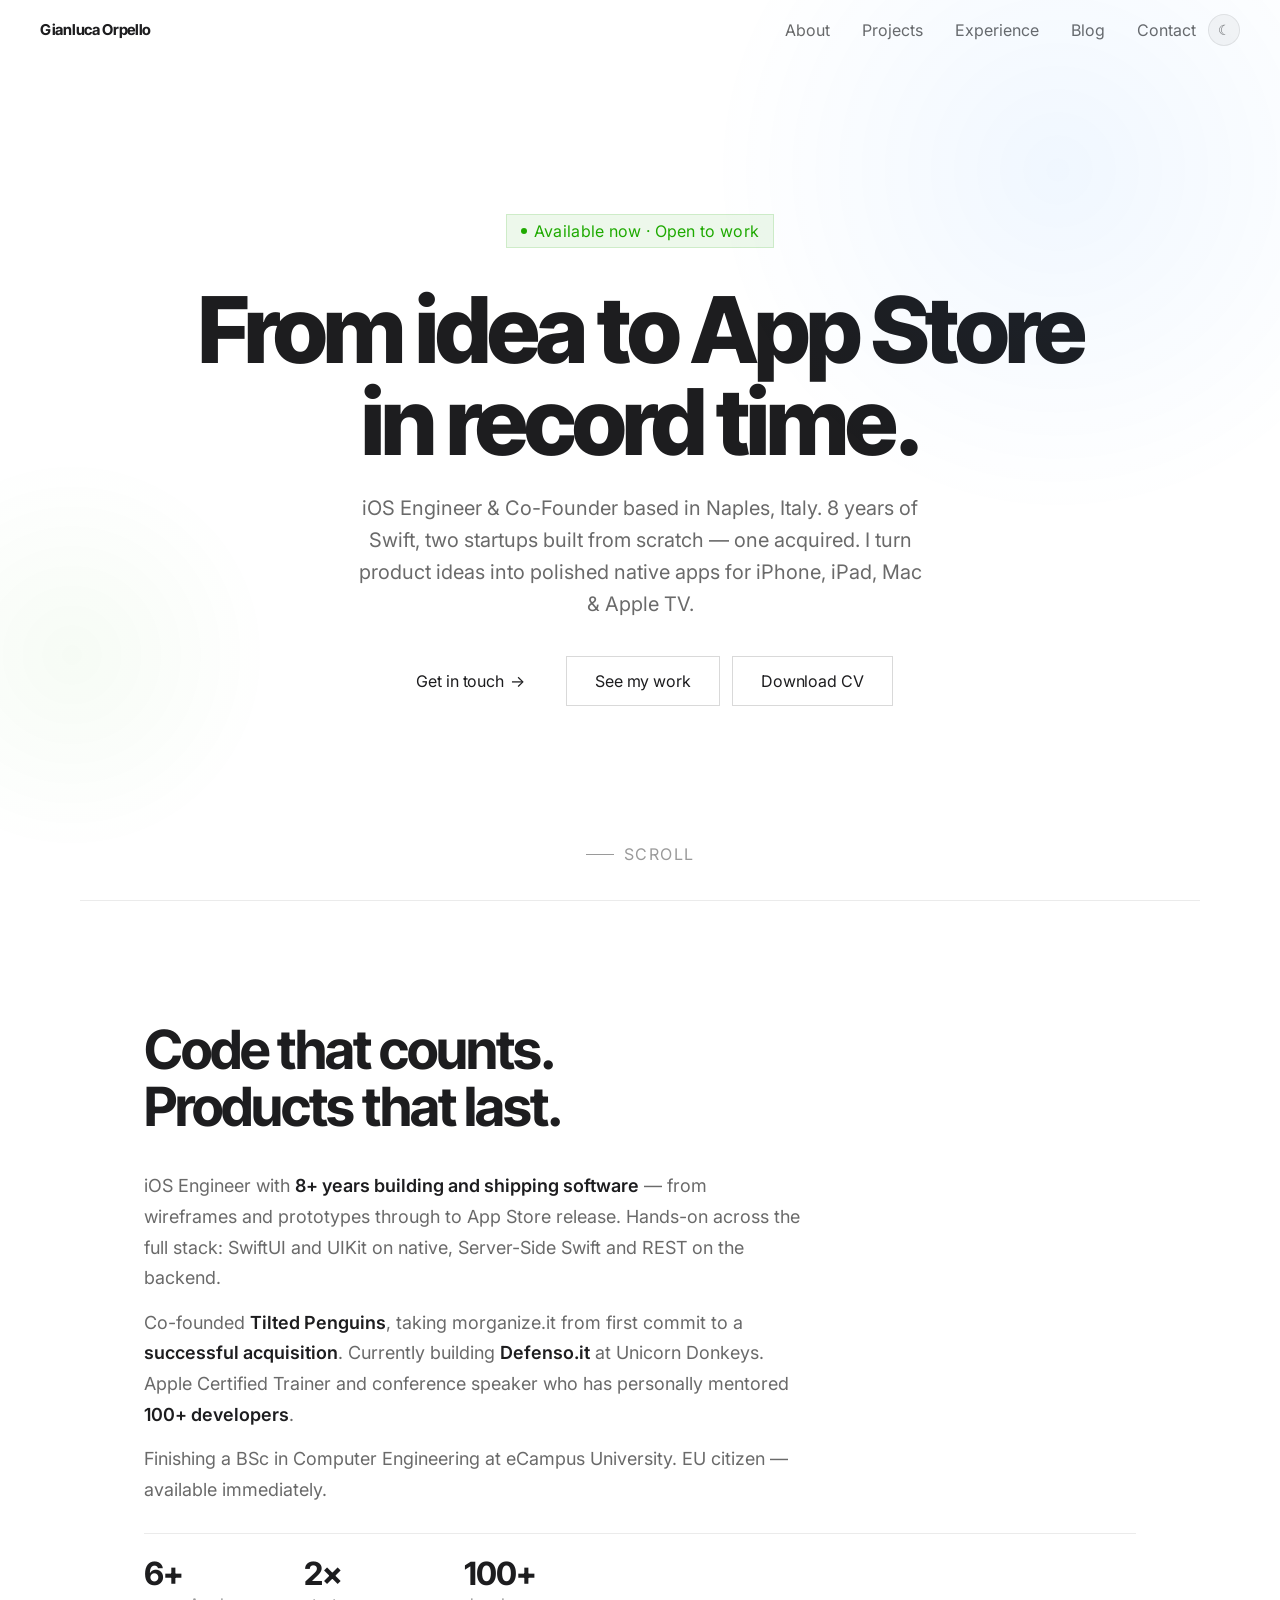
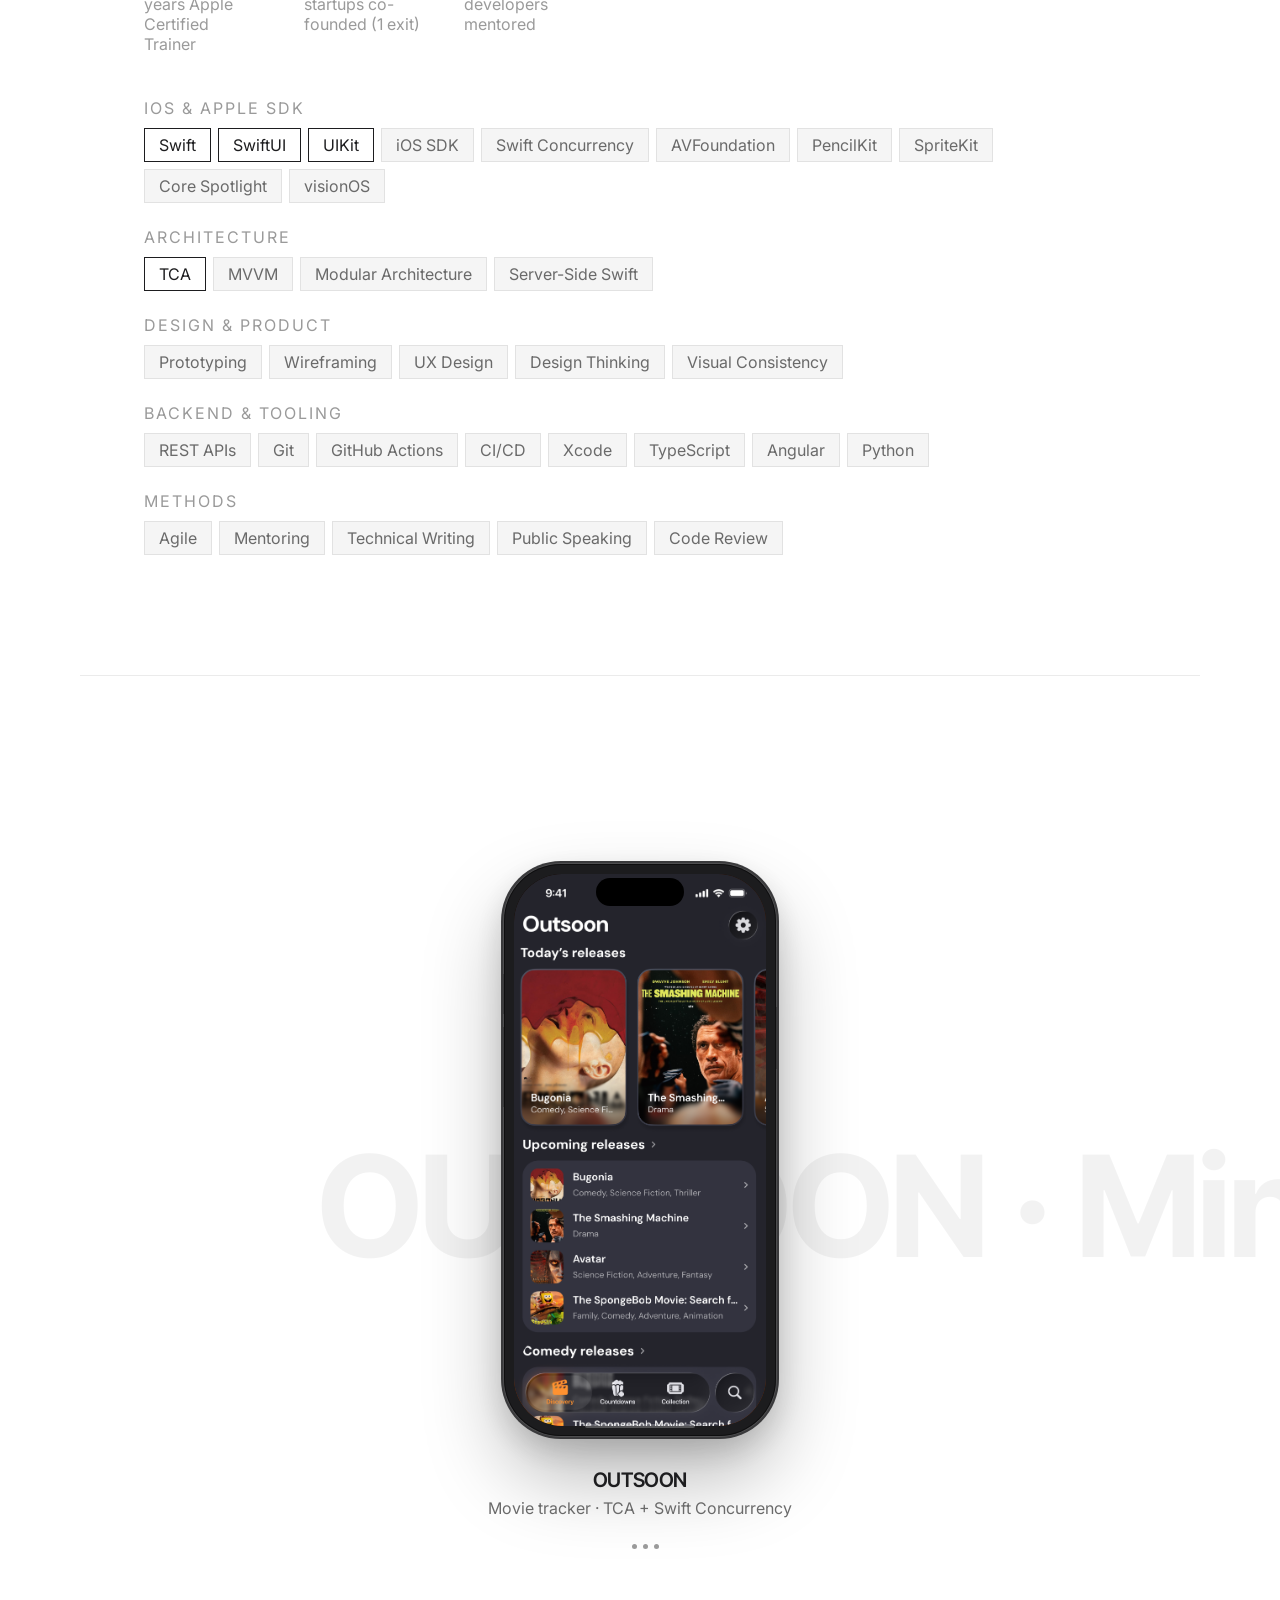
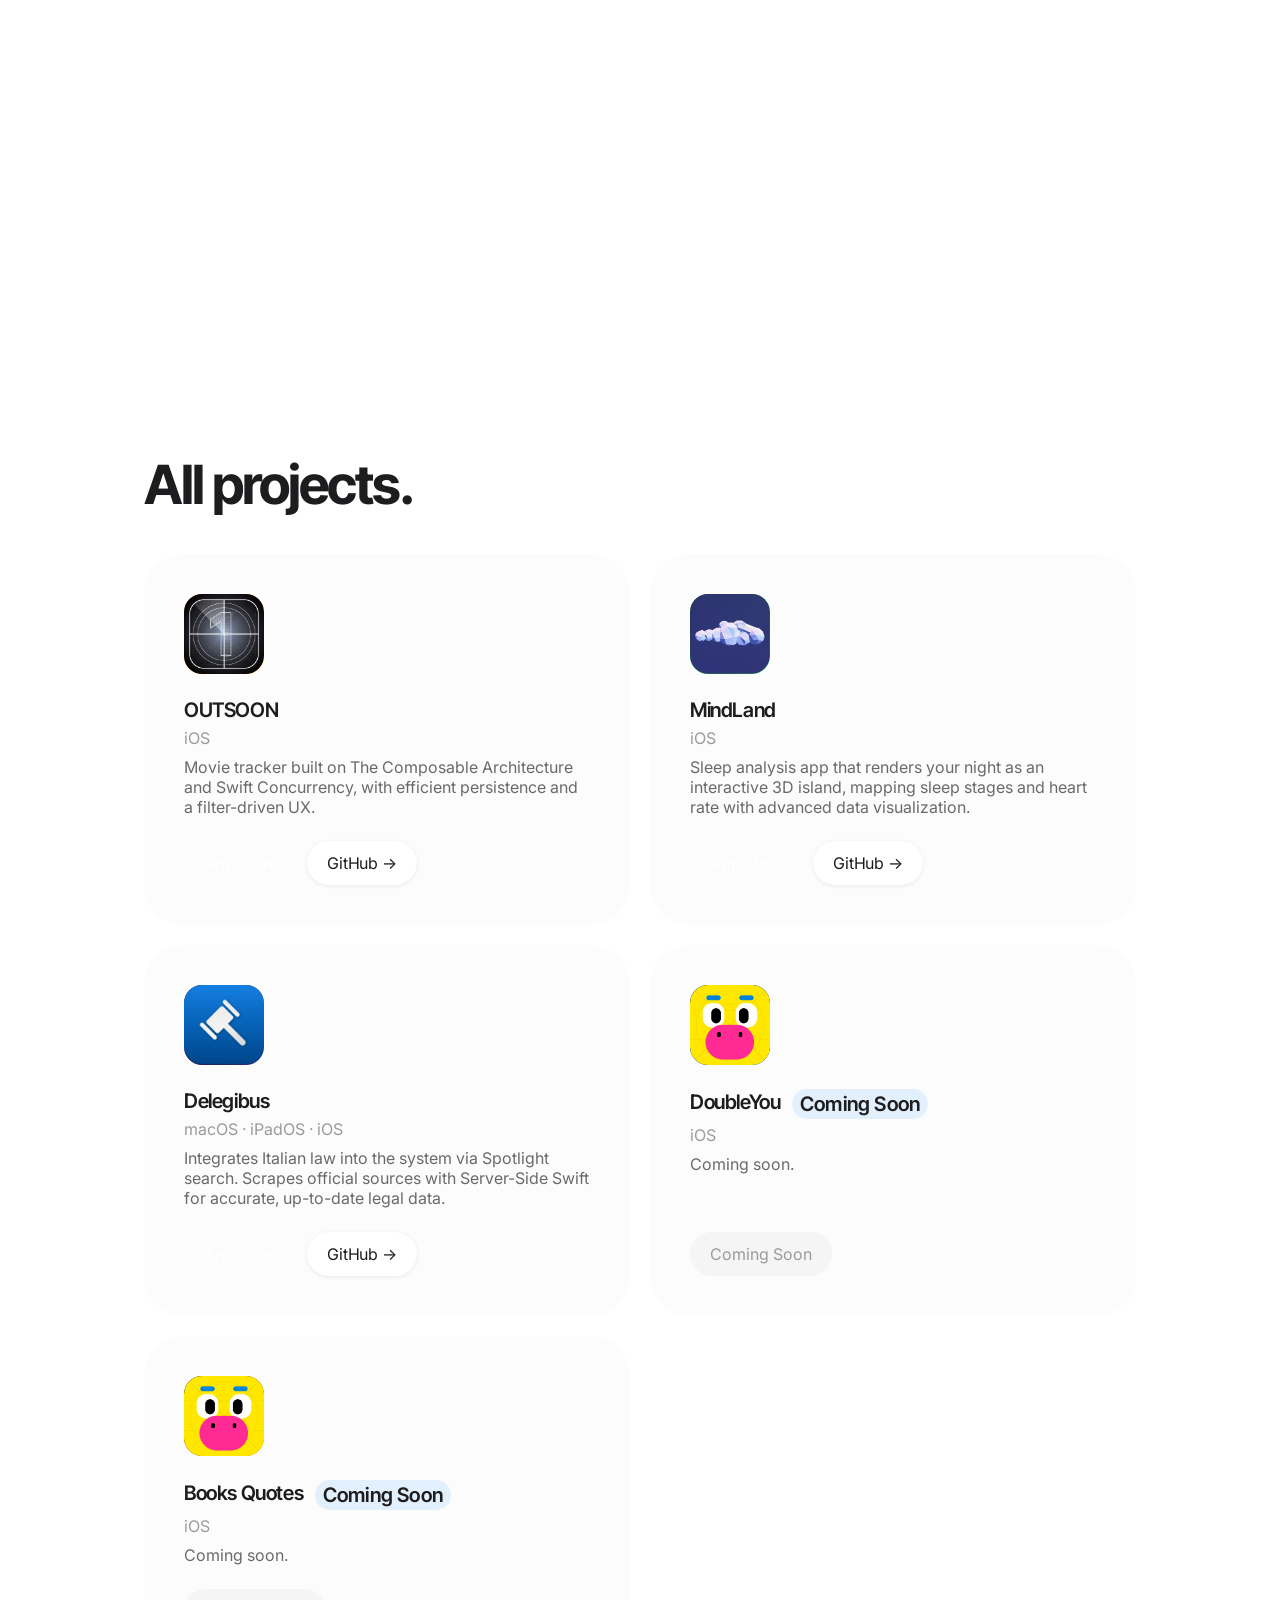
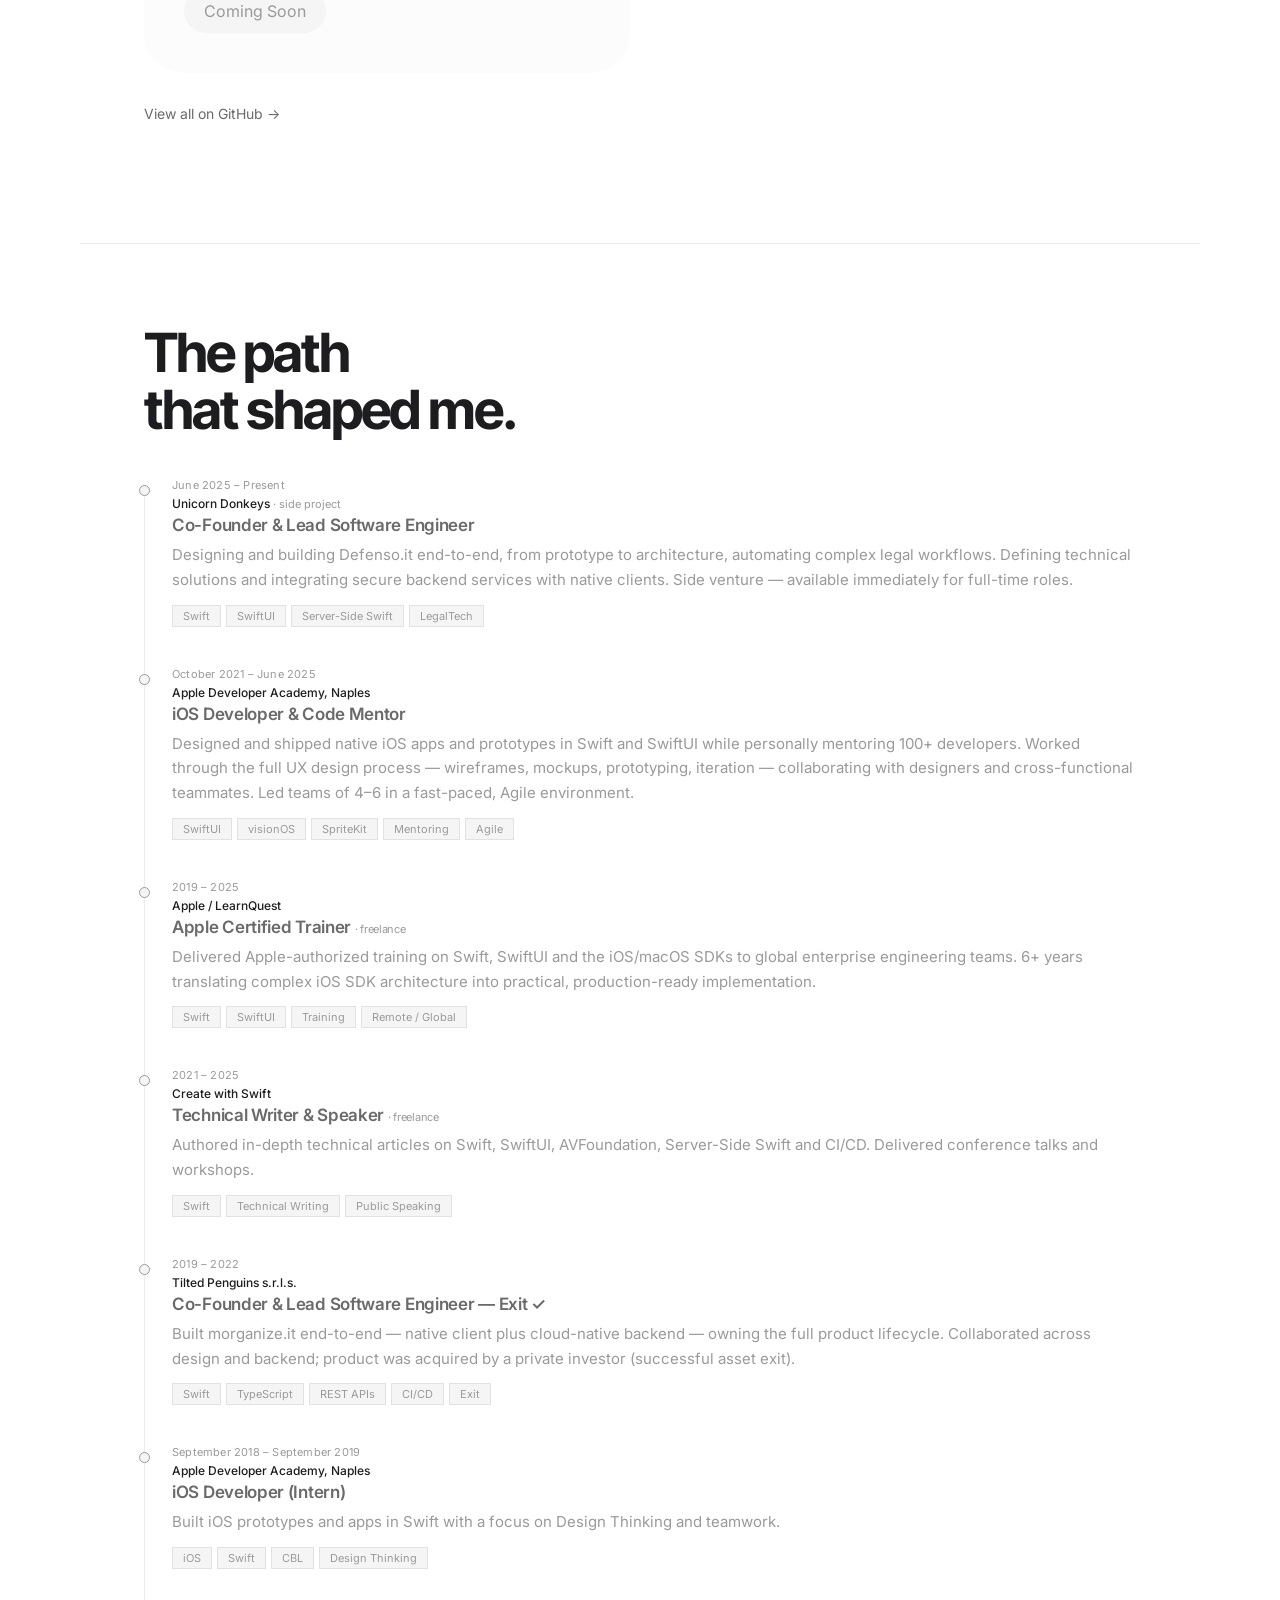
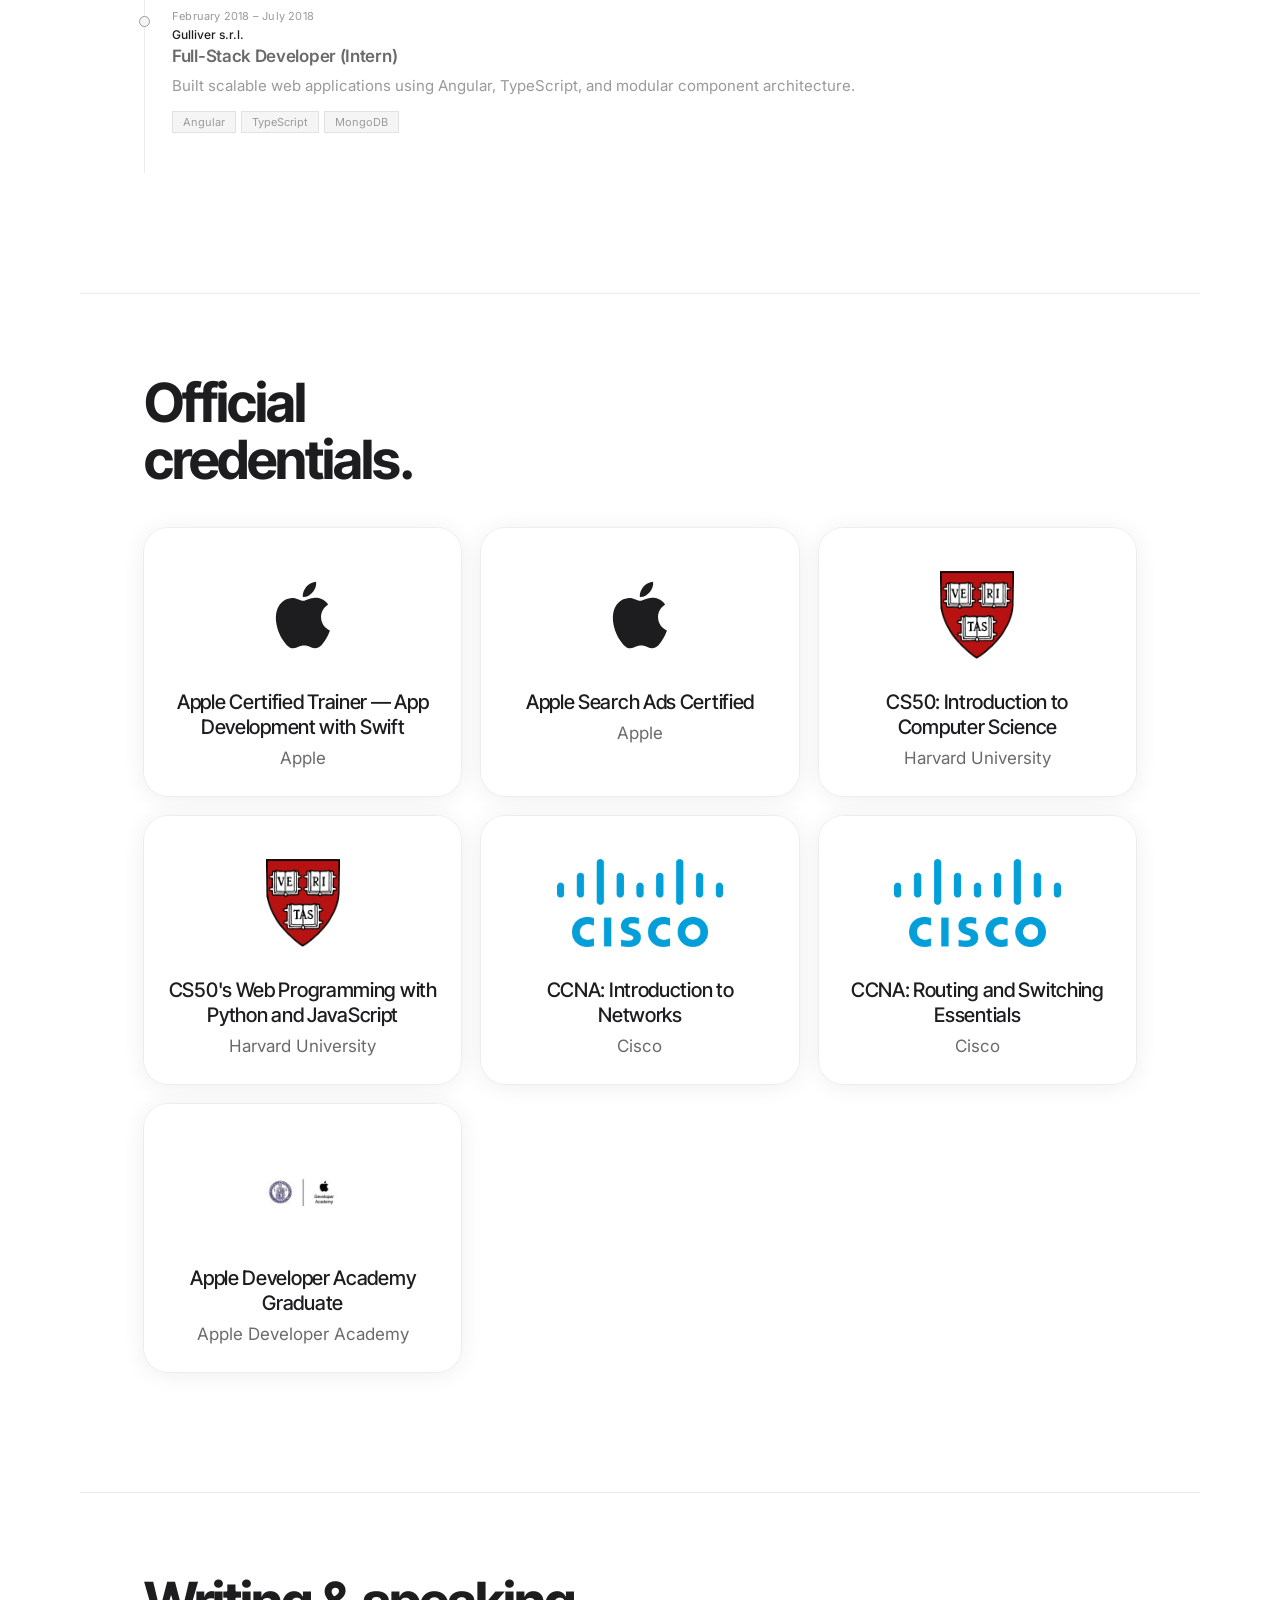
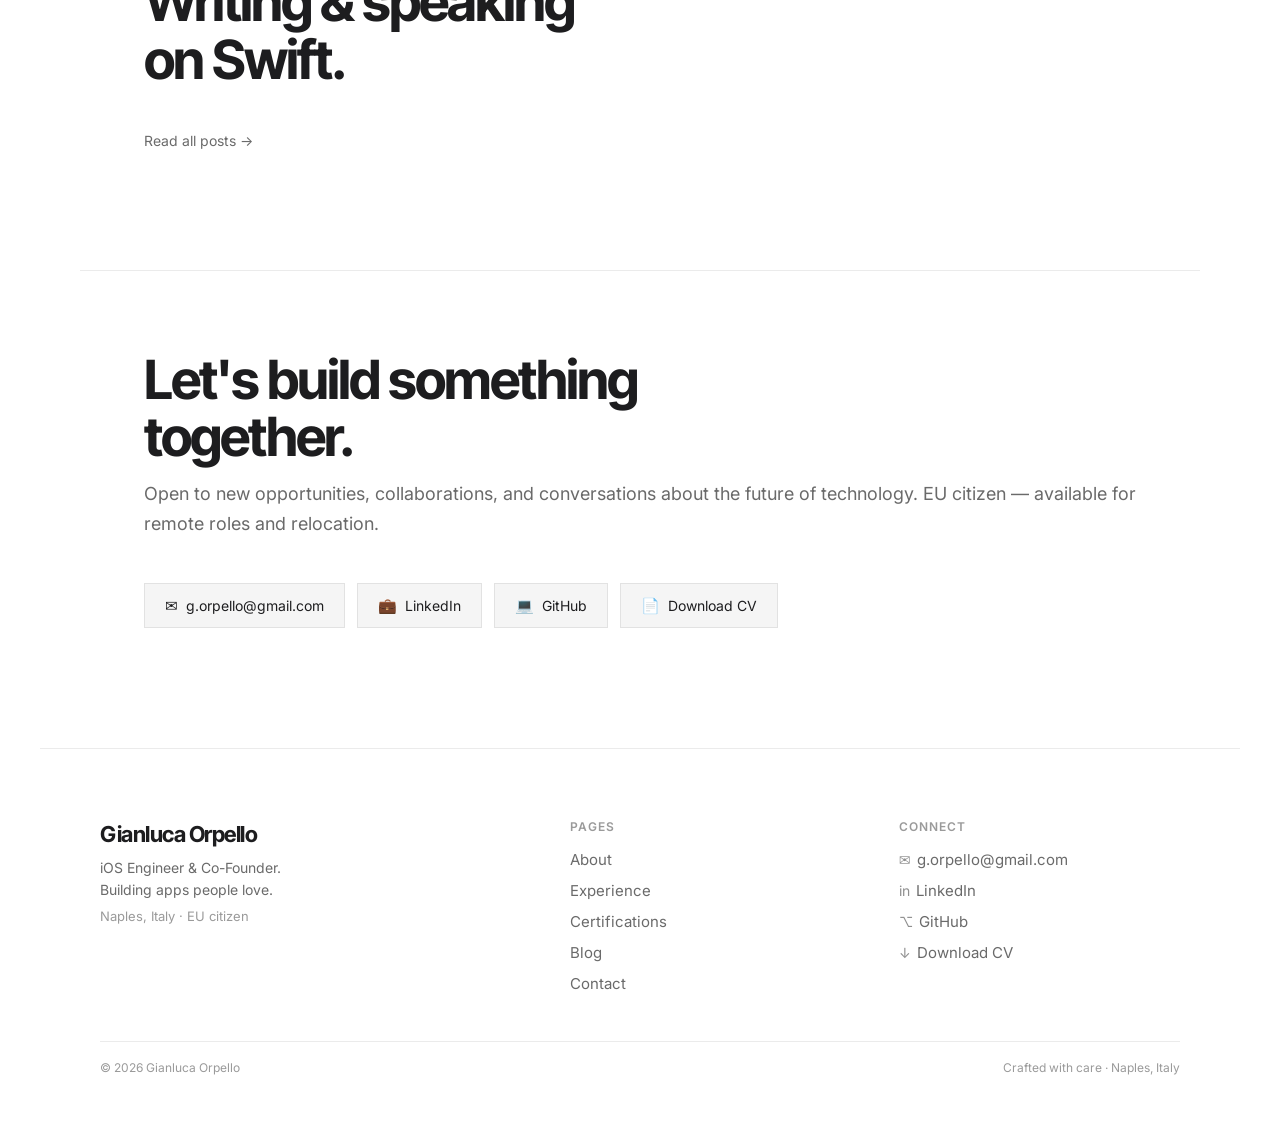
==== commit 39d5d681: "Initial version" ====
--- a/index.html
+++ b/index.html
@@ -1,67 +1,647 @@
-<!doctype html>
-<!-- ✨ Built with Framer • https://www.framer.com/ -->
-<html lang="en">
-<head>
-    <meta charset="utf-8">
-    
-    
-    
-    <!-- End of headStart -->
-    <meta name="viewport" content="width=device-width">
-    <meta name="generator" content="Framer b75150a">
-    <title>Gianluca Orpello</title>
-    <meta name="description" content="Greetings! I&apos;m Gianluca, Faculty &amp; Graduated @ Apple Developer Academy.
-&#x1f468;&#x200d;&#x1f3eb; Apple Certified Trainer, &#x1f468;&#x200d;&#x1f4bb; Mentor, &#x1f4f2; Apple Enthusiast, &#x1f3cd; Motorbike Lover, &#x26f5;&#xfe0f; Amateur Sailor">
-    <meta name="framer-search-index" content="https://framerusercontent.com/sites/ktK6FHXO0WRadX01L4nYc/searchIndex-SEitK3oOmdlL.json">
-    <link rel="icon" href="https://framerusercontent.com/images/eCX2l5CSlTjb9d7xevX1VTxpwWc.svg">
-    <!-- Open Graph / Facebook -->
-    <meta property="og:type" content="website">
-    <meta property="og:title" content="Gianluca Orpello">
-    <meta property="og:description" content="Greetings! I&apos;m Gianluca, Faculty &amp; Graduated @ Apple Developer Academy.
-&#x1f468;&#x200d;&#x1f3eb; Apple Certified Trainer, &#x1f468;&#x200d;&#x1f4bb; Mentor, &#x1f4f2; Apple Enthusiast, &#x1f3cd; Motorbike Lover, &#x26f5;&#xfe0f; Amateur Sailor">
-    <meta property="og:image" content="https://framerusercontent.com/images/m0rcgYT2hHMha45OvKjEgMpRQk.png">
-    <!-- Twitter -->
-    <meta name="twitter:card" content="summary_large_image">
-    <meta name="twitter:title" content="Gianluca Orpello">
-    <meta name="twitter:description" content="Greetings! I&apos;m Gianluca, Faculty &amp; Graduated @ Apple Developer Academy.
-&#x1f468;&#x200d;&#x1f3eb; Apple Certified Trainer, &#x1f468;&#x200d;&#x1f4bb; Mentor, &#x1f4f2; Apple Enthusiast, &#x1f3cd; Motorbike Lover, &#x26f5;&#xfe0f; Amateur Sailor">
-    <meta name="twitter:image" content="https://framerusercontent.com/images/m0rcgYT2hHMha45OvKjEgMpRQk.png">
-    
-    <!-- Global site tag (gtag.js) - Google Analytics -->
-    <script async src="https://www.googletagmanager.com/gtag/js?id=G-385226758"></script>
-    <script>
-      window.dataLayer = window.dataLayer || [];
-      function gtag(){window.dataLayer.push(arguments);}
-      gtag('js', new Date());
-
-      gtag('config', 'G-385226758');
-    </script>
-    
-    <link href="https://fonts.gstatic.com" rel="preconnect" crossorigin><meta name="robots" content="max-image-preview:large"><link rel="canonical" href="index.html"><meta property="og:url" content="https://gianlucaorpello.framer.website/"><link rel="modulepreload" fetchpriority="low" href="https://framerusercontent.com/sites/ktK6FHXO0WRadX01L4nYc/chunk-ECICJMLV.mjs"><link rel="modulepreload" fetchpriority="low" href="https://framerusercontent.com/sites/ktK6FHXO0WRadX01L4nYc/chunk-ELYU6EKT.mjs"><link rel="modulepreload" fetchpriority="low" href="https://framerusercontent.com/sites/ktK6FHXO0WRadX01L4nYc/VLRarb3ToU-Mqjq8BoidMPvuQA_TvffnFz5leNpCx-Q.JY3WJXNQ.mjs"><link rel="modulepreload" fetchpriority="low" href="https://framerusercontent.com/sites/ktK6FHXO0WRadX01L4nYc/chunk-5EM3JHPT.mjs"><link rel="modulepreload" fetchpriority="low" href="https://framerusercontent.com/sites/ktK6FHXO0WRadX01L4nYc/chunk-UOVAEAF6.mjs"><link rel="modulepreload" fetchpriority="low" href="https://framerusercontent.com/sites/ktK6FHXO0WRadX01L4nYc/chunk-3O2JZDVX.mjs"><link rel="modulepreload" fetchpriority="low" href="https://framerusercontent.com/sites/ktK6FHXO0WRadX01L4nYc/chunk-NE4KV4WC.mjs"><link rel="modulepreload" fetchpriority="low" href="https://framerusercontent.com/sites/ktK6FHXO0WRadX01L4nYc/chunk-L4DNJINH.mjs"><link rel="modulepreload" fetchpriority="low" href="https://framerusercontent.com/sites/ktK6FHXO0WRadX01L4nYc/chunk-H42HT6GU.mjs"><link rel="modulepreload" fetchpriority="low" href="https://framerusercontent.com/sites/ktK6FHXO0WRadX01L4nYc/chunk-42U43NKG.mjs"><script>const applyIntlFormatPatch = function xe(e){function t(d,n){return typeof n=="bigint"?`${n}n`:n instanceof Date?n.getTime():n}function r(...d){let n=JSON.stringify(d,t),c=0;for(let u=0;u<n.length;u++)c+=n.charCodeAt(u),c+=c<<10,c^=c>>6;return c+=c<<3,c^=c>>11,c+=c<<15,c>>>0}function o(d,n,c){let u=d[n];if(typeof u<"u")return u;let h=c();return d[n]=h,h}function a(d){return{...d}}let s=Date.prototype.toLocaleString,l=Date.prototype.toLocaleDateString;s&&(Date.prototype.toLocaleString=function(n,c){let u=r(this,n,c);return o(e.Date.toLocaleString,u,()=>s.call(this,n,c))}),l&&(Date.prototype.toLocaleDateString=function(n,c){let u=r(this,n,c);return o(e.Date.toLocaleDateString,u,()=>l.call(this,n,c))});let i=Object.getOwnPropertyDescriptors(Intl.DateTimeFormat.prototype).format.get,m=Intl.DateTimeFormat.prototype.formatRange,T=Intl.DateTimeFormat.prototype.formatToParts,p=Intl.DateTimeFormat.prototype.formatRangeToParts;function y(d){let n=d.resolvedOptions(),c={locale:n.locale,calendar:n.calendar,numberingSystem:n.numberingSystem,timeZone:n.timeZone,hour12:n.hour12,weekday:n.weekday,era:n.era,year:n.year,month:n.month,day:n.day,hour:n.hour,minute:n.minute,second:n.second,timeZoneName:n.timeZoneName};for(let u in n)u in c||(c[u]=n[u]);return c}i&&Object.defineProperty(Intl.DateTimeFormat.prototype,"format",{get(){function d(n){let c=y(this),u=r(n,c);return o(e.DateTimeFormat.format,u,()=>i.call(this)(n))}return d.bind(this)}}),m&&(Intl.DateTimeFormat.prototype.formatRange=function(n,c){let u=y(this),h=r(n,c,u);return o(e.DateTimeFormat.formatRange,h,()=>m.call(this,n,c))}),T&&(Intl.DateTimeFormat.prototype.formatToParts=function(n){let c=y(this),u=r(n,c);return o(e.DateTimeFormat.formatToParts,u,()=>T.call(this,n)).map(a)}),p&&(Intl.DateTimeFormat.prototype.formatRangeToParts=function(n,c){let u=y(this),h=r(n,c,u);return o(e.DateTimeFormat.formatRangeToParts,h,()=>p.call(this,n,c)).map(a)});let P=Number.prototype.toLocaleString;P&&(Number.prototype.toLocaleString=function(n,c){let u=r(this,n,c);return o(e.Number.toLocaleString,u,()=>P.call(this,n,c))});let x=Object.getOwnPropertyDescriptors(Intl.NumberFormat.prototype).format.get,b=Intl.NumberFormat.prototype.formatRange,S=Intl.NumberFormat.prototype.formatToParts,H=Intl.NumberFormat.prototype.formatRangeToParts;function L(d){let n=d.resolvedOptions(),c={locale:n.locale,numberingSystem:n.numberingSystem,style:n.style,currency:n.currency,currencyDisplay:n.currencyDisplay,currencySign:n.currencySign,unit:n.unit,unitDisplay:n.unitDisplay,minimumIntegerDigits:n.minimumIntegerDigits,minimumFractionDigits:n.minimumFractionDigits,maximumFractionDigits:n.maximumFractionDigits,minimumSignificantDigits:n.minimumSignificantDigits,maximumSignificantDigits:n.maximumSignificantDigits,useGrouping:n.useGrouping===!0?"auto":n.useGrouping,notation:n.notation,compactDisplay:n.compactDisplay,signDisplay:n.signDisplay,roundingIncrement:n.roundingIncrement??1,roundingMode:n.roundingMode??"halfExpand",roundingPriority:n.roundingPriority??"auto",trailingZeroDisplay:n.trailingZeroDisplay??"auto"};for(let u in n)u in c||(c[u]=n[u]);return c}x&&Object.defineProperty(Intl.NumberFormat.prototype,"format",{get(){function d(n){let c=L(this),u=r(n,c);return o(e.NumberFormat.format,u,()=>x.call(this)(n))}return d.bind(this)}}),b&&(Intl.NumberFormat.prototype.formatRange=function(n,c){let u=L(this),h=r(n,c,u);return o(e.NumberFormat.formatRange,h,()=>b.call(this,n,c))}),S&&(Intl.NumberFormat.prototype.formatToParts=function(n){let c=L(this),u=r(n,c);return o(e.NumberFormat.formatToParts,u,()=>S.call(this,n)).map(a)}),H&&(Intl.NumberFormat.prototype.formatRangeToParts=function(n,c){let u=L(this),h=r(n,c,u);return o(e.NumberFormat.formatRangeToParts,h,()=>H.call(this,n,c)).map(a)})};const formatCache = {"Date":{"toLocaleString":{},"toLocaleDateString":{}},"DateTimeFormat":{"format":{"502461674":"2024","1489988607":"2024"},"formatRange":{},"formatToParts":{},"formatRangeToParts":{}},"Number":{"toLocaleString":{}},"NumberFormat":{"format":{},"formatRange":{},"formatToParts":{},"formatRangeToParts":{}}};applyIntlFormatPatch(formatCache);</script><style data-framer-css-ssr-minified data-framer-components="framer-XmcXg framer-9njmC framer-j5Ovo framer-wXGkH framer-52Ms7 framer-LUG1Z framer-qlGTV framer-sSGPs framer-NgbRE framer-hOzRV framer-VBR1P framer-8HDEM framer-WAXif framer-JIafR">html,body,#main{margin:0;padding:0;box-sizing:border-box}:root{-webkit-font-smoothing:antialiased;-moz-osx-font-smoothing:grayscale}*{box-sizing:border-box;-webkit-font-smoothing:inherit}h1,h2,h3,h4,h5,h6,p,figure{margin:0}body,input,textarea,select,button{font-size:12px;font-family:sans-serif}body{--token-22ce634a-3bca-44b4-a2f7-9723690faaf5: rgb(102, 255, 217);--token-6f90ab0b-9c06-473d-9152-fd7240d55b02: rgb(0, 204, 153);--token-63e45272-007b-437e-b2a8-9f4d1433e3e9: rgb(102, 112, 255);--token-71847330-551e-46c6-930c-59c8982f4c98: rgb(249, 71, 6);--token-6bef2831-d541-489a-82bb-da4e27db4e2c: rgb(255, 255, 255);--token-988c7bc6-3659-40e0-9528-9fea659fdfb9: rgb(250, 250, 250);--token-755abc58-3adf-4e31-933f-db4718cdad56: rgb(242, 242, 242);--token-db07816e-4c38-4cf6-8a53-54351a21e6a2: rgb(179, 179, 179);--token-4903af81-113e-4b7e-a0b8-adcbf47e878d: rgb(128, 128, 128);--token-d1efab36-84ca-4c47-98a0-f9f61fd3586c: rgb(77, 77, 77);--token-1dfb5f8e-6d59-4a6a-bbc6-917bc568117f: rgb(0, 0, 0)}#__framer-badge-container{position:fixed;bottom:0;padding:20px;width:100%;display:flex;justify-content:right;pointer-events:none;z-index:314159}.__framer-badge{pointer-events:auto}@font-face{font-family:"PT Serif";font-style:italic;font-weight:700;font-display:swap;src:url(https://fonts.gstatic.com/s/ptserif/v18/EJRQQgYoZZY2vCFuvAFT9gaQZyTfoPNB.woff2) format("woff2");unicode-range:U+0460-052F,U+1C80-1C88,U+20B4,U+2DE0-2DFF,U+A640-A69F,U+FE2E-FE2F}@font-face{font-family:"PT Serif";font-style:italic;font-weight:700;font-display:swap;src:url(https://fonts.gstatic.com/s/ptserif/v18/EJRQQgYoZZY2vCFuvAFT9gaQZy3foPNB.woff2) format("woff2");unicode-range:U+0301,U+0400-045F,U+0490-0491,U+04B0-04B1,U+2116}@font-face{font-family:"PT Serif";font-style:italic;font-weight:700;font-display:swap;src:url(https://fonts.gstatic.com/s/ptserif/v18/EJRQQgYoZZY2vCFuvAFT9gaQZyffoPNB.woff2) format("woff2");unicode-range:U+0100-02AF,U+0304,U+0308,U+0329,U+1E00-1E9F,U+1EF2-1EFF,U+2020,U+20A0-20AB,U+20AD-20C0,U+2113,U+2C60-2C7F,U+A720-A7FF}@font-face{font-family:"PT Serif";font-style:italic;font-weight:700;font-display:swap;src:url(https://fonts.gstatic.com/s/ptserif/v18/EJRQQgYoZZY2vCFuvAFT9gaQZynfoA.woff2) format("woff2");unicode-range:U+0000-00FF,U+0131,U+0152-0153,U+02BB-02BC,U+02C6,U+02DA,U+02DC,U+0304,U+0308,U+0329,U+2000-206F,U+2074,U+20AC,U+2122,U+2191,U+2193,U+2212,U+2215,U+FEFF,U+FFFD}@font-face{font-family:Public Sans;font-style:italic;font-weight:400;font-display:swap;src:url(https://fonts.gstatic.com/s/publicsans/v15/ijwTs572Xtc6ZYQws9YVwnNDTJPax9k0.woff2) format("woff2");unicode-range:U+0102-0103,U+0110-0111,U+0128-0129,U+0168-0169,U+01A0-01A1,U+01AF-01B0,U+0300-0301,U+0303-0304,U+0308-0309,U+0323,U+0329,U+1EA0-1EF9,U+20AB}@font-face{font-family:Public Sans;font-style:italic;font-weight:400;font-display:swap;src:url(https://fonts.gstatic.com/s/publicsans/v15/ijwTs572Xtc6ZYQws9YVwnNDTJLax9k0.woff2) format("woff2");unicode-range:U+0100-02AF,U+0304,U+0308,U+0329,U+1E00-1E9F,U+1EF2-1EFF,U+2020,U+20A0-20AB,U+20AD-20C0,U+2113,U+2C60-2C7F,U+A720-A7FF}@font-face{font-family:Public Sans;font-style:italic;font-weight:400;font-display:swap;src:url(https://fonts.gstatic.com/s/publicsans/v15/ijwTs572Xtc6ZYQws9YVwnNDTJzaxw.woff2) format("woff2");unicode-range:U+0000-00FF,U+0131,U+0152-0153,U+02BB-02BC,U+02C6,U+02DA,U+02DC,U+0304,U+0308,U+0329,U+2000-206F,U+2074,U+20AC,U+2122,U+2191,U+2193,U+2212,U+2215,U+FEFF,U+FFFD}@font-face{font-family:Public Sans;font-style:italic;font-weight:500;font-display:swap;src:url(https://fonts.gstatic.com/s/publicsans/v15/ijwTs572Xtc6ZYQws9YVwnNDTJPax9k0.woff2) format("woff2");unicode-range:U+0102-0103,U+0110-0111,U+0128-0129,U+0168-0169,U+01A0-01A1,U+01AF-01B0,U+0300-0301,U+0303-0304,U+0308-0309,U+0323,U+0329,U+1EA0-1EF9,U+20AB}@font-face{font-family:Public Sans;font-style:italic;font-weight:500;font-display:swap;src:url(https://fonts.gstatic.com/s/publicsans/v15/ijwTs572Xtc6ZYQws9YVwnNDTJLax9k0.woff2) format("woff2");unicode-range:U+0100-02AF,U+0304,U+0308,U+0329,U+1E00-1E9F,U+1EF2-1EFF,U+2020,U+20A0-20AB,U+20AD-20C0,U+2113,U+2C60-2C7F,U+A720-A7FF}@font-face{font-family:Public Sans;font-style:italic;font-weight:500;font-display:swap;src:url(https://fonts.gstatic.com/s/publicsans/v15/ijwTs572Xtc6ZYQws9YVwnNDTJzaxw.woff2) format("woff2");unicode-range:U+0000-00FF,U+0131,U+0152-0153,U+02BB-02BC,U+02C6,U+02DA,U+02DC,U+0304,U+0308,U+0329,U+2000-206F,U+2074,U+20AC,U+2122,U+2191,U+2193,U+2212,U+2215,U+FEFF,U+FFFD}@font-face{font-family:Public Sans;font-style:italic;font-weight:700;font-display:swap;src:url(https://fonts.gstatic.com/s/publicsans/v15/ijwTs572Xtc6ZYQws9YVwnNDTJPax9k0.woff2) format("woff2");unicode-range:U+0102-0103,U+0110-0111,U+0128-0129,U+0168-0169,U+01A0-01A1,U+01AF-01B0,U+0300-0301,U+0303-0304,U+0308-0309,U+0323,U+0329,U+1EA0-1EF9,U+20AB}@font-face{font-family:Public Sans;font-style:italic;font-weight:700;font-display:swap;src:url(https://fonts.gstatic.com/s/publicsans/v15/ijwTs572Xtc6ZYQws9YVwnNDTJLax9k0.woff2) format("woff2");unicode-range:U+0100-02AF,U+0304,U+0308,U+0329,U+1E00-1E9F,U+1EF2-1EFF,U+2020,U+20A0-20AB,U+20AD-20C0,U+2113,U+2C60-2C7F,U+A720-A7FF}@font-face{font-family:Public Sans;font-style:italic;font-weight:700;font-display:swap;src:url(https://fonts.gstatic.com/s/publicsans/v15/ijwTs572Xtc6ZYQws9YVwnNDTJzaxw.woff2) format("woff2");unicode-range:U+0000-00FF,U+0131,U+0152-0153,U+02BB-02BC,U+02C6,U+02DA,U+02DC,U+0304,U+0308,U+0329,U+2000-206F,U+2074,U+20AC,U+2122,U+2191,U+2193,U+2212,U+2215,U+FEFF,U+FFFD}@font-face{font-family:Public Sans;font-style:normal;font-weight:400;font-display:swap;src:url(https://fonts.gstatic.com/s/publicsans/v15/ijwRs572Xtc6ZYQws9YVwnNJfJ7Cww.woff2) format("woff2");unicode-range:U+0102-0103,U+0110-0111,U+0128-0129,U+0168-0169,U+01A0-01A1,U+01AF-01B0,U+0300-0301,U+0303-0304,U+0308-0309,U+0323,U+0329,U+1EA0-1EF9,U+20AB}@font-face{font-family:Public Sans;font-style:normal;font-weight:400;font-display:swap;src:url(https://fonts.gstatic.com/s/publicsans/v15/ijwRs572Xtc6ZYQws9YVwnNIfJ7Cww.woff2) format("woff2");unicode-range:U+0100-02AF,U+0304,U+0308,U+0329,U+1E00-1E9F,U+1EF2-1EFF,U+2020,U+20A0-20AB,U+20AD-20C0,U+2113,U+2C60-2C7F,U+A720-A7FF}@font-face{font-family:Public Sans;font-style:normal;font-weight:400;font-display:swap;src:url(https://fonts.gstatic.com/s/publicsans/v15/ijwRs572Xtc6ZYQws9YVwnNGfJ4.woff2) format("woff2");unicode-range:U+0000-00FF,U+0131,U+0152-0153,U+02BB-02BC,U+02C6,U+02DA,U+02DC,U+0304,U+0308,U+0329,U+2000-206F,U+2074,U+20AC,U+2122,U+2191,U+2193,U+2212,U+2215,U+FEFF,U+FFFD}@font-face{font-family:Public Sans;font-style:normal;font-weight:500;font-display:swap;src:url(https://fonts.gstatic.com/s/publicsans/v15/ijwRs572Xtc6ZYQws9YVwnNJfJ7Cww.woff2) format("woff2");unicode-range:U+0102-0103,U+0110-0111,U+0128-0129,U+0168-0169,U+01A0-01A1,U+01AF-01B0,U+0300-0301,U+0303-0304,U+0308-0309,U+0323,U+0329,U+1EA0-1EF9,U+20AB}@font-face{font-family:Public Sans;font-style:normal;font-weight:500;font-display:swap;src:url(https://fonts.gstatic.com/s/publicsans/v15/ijwRs572Xtc6ZYQws9YVwnNIfJ7Cww.woff2) format("woff2");unicode-range:U+0100-02AF,U+0304,U+0308,U+0329,U+1E00-1E9F,U+1EF2-1EFF,U+2020,U+20A0-20AB,U+20AD-20C0,U+2113,U+2C60-2C7F,U+A720-A7FF}@font-face{font-family:Public Sans;font-style:normal;font-weight:500;font-display:swap;src:url(https://fonts.gstatic.com/s/publicsans/v15/ijwRs572Xtc6ZYQws9YVwnNGfJ4.woff2) format("woff2");unicode-range:U+0000-00FF,U+0131,U+0152-0153,U+02BB-02BC,U+02C6,U+02DA,U+02DC,U+0304,U+0308,U+0329,U+2000-206F,U+2074,U+20AC,U+2122,U+2191,U+2193,U+2212,U+2215,U+FEFF,U+FFFD}@font-face{font-family:Public Sans;font-style:normal;font-weight:700;font-display:swap;src:url(https://fonts.gstatic.com/s/publicsans/v15/ijwRs572Xtc6ZYQws9YVwnNJfJ7Cww.woff2) format("woff2");unicode-range:U+0102-0103,U+0110-0111,U+0128-0129,U+0168-0169,U+01A0-01A1,U+01AF-01B0,U+0300-0301,U+0303-0304,U+0308-0309,U+0323,U+0329,U+1EA0-1EF9,U+20AB}@font-face{font-family:Public Sans;font-style:normal;font-weight:700;font-display:swap;src:url(https://fonts.gstatic.com/s/publicsans/v15/ijwRs572Xtc6ZYQws9YVwnNIfJ7Cww.woff2) format("woff2");unicode-range:U+0100-02AF,U+0304,U+0308,U+0329,U+1E00-1E9F,U+1EF2-1EFF,U+2020,U+20A0-20AB,U+20AD-20C0,U+2113,U+2C60-2C7F,U+A720-A7FF}@font-face{font-family:Public Sans;font-style:normal;font-weight:700;font-display:swap;src:url(https://fonts.gstatic.com/s/publicsans/v15/ijwRs572Xtc6ZYQws9YVwnNGfJ4.woff2) format("woff2");unicode-range:U+0000-00FF,U+0131,U+0152-0153,U+02BB-02BC,U+02C6,U+02DA,U+02DC,U+0304,U+0308,U+0329,U+2000-206F,U+2074,U+20AC,U+2122,U+2191,U+2193,U+2212,U+2215,U+FEFF,U+FFFD}@font-face{font-family:Public Sans;font-style:normal;font-weight:800;font-display:swap;src:url(https://fonts.gstatic.com/s/publicsans/v15/ijwRs572Xtc6ZYQws9YVwnNJfJ7Cww.woff2) format("woff2");unicode-range:U+0102-0103,U+0110-0111,U+0128-0129,U+0168-0169,U+01A0-01A1,U+01AF-01B0,U+0300-0301,U+0303-0304,U+0308-0309,U+0323,U+0329,U+1EA0-1EF9,U+20AB}@font-face{font-family:Public Sans;font-style:normal;font-weight:800;font-display:swap;src:url(https://fonts.gstatic.com/s/publicsans/v15/ijwRs572Xtc6ZYQws9YVwnNIfJ7Cww.woff2) format("woff2");unicode-range:U+0100-02AF,U+0304,U+0308,U+0329,U+1E00-1E9F,U+1EF2-1EFF,U+2020,U+20A0-20AB,U+20AD-20C0,U+2113,U+2C60-2C7F,U+A720-A7FF}@font-face{font-family:Public Sans;font-style:normal;font-weight:800;font-display:swap;src:url(https://fonts.gstatic.com/s/publicsans/v15/ijwRs572Xtc6ZYQws9YVwnNGfJ4.woff2) format("woff2");unicode-range:U+0000-00FF,U+0131,U+0152-0153,U+02BB-02BC,U+02C6,U+02DA,U+02DC,U+0304,U+0308,U+0329,U+2000-206F,U+2074,U+20AC,U+2122,U+2191,U+2193,U+2212,U+2215,U+FEFF,U+FFFD}@font-face{font-family:Public Sans;font-style:italic;font-weight:900;font-display:block;src:url(https://fonts.gstatic.com/s/publicsans/v15/ijwAs572Xtc6ZYQws9YVwnNDZpDyNjGolS673tr4hzcld1sdfg.woff2) format("woff2");unicode-range:U+0102-0103,U+0110-0111,U+0128-0129,U+0168-0169,U+01A0-01A1,U+01AF-01B0,U+0300-0301,U+0303-0304,U+0308-0309,U+0323,U+0329,U+1EA0-1EF9,U+20AB}@font-face{font-family:Public Sans;font-style:italic;font-weight:900;font-display:block;src:url(https://fonts.gstatic.com/s/publicsans/v15/ijwAs572Xtc6ZYQws9YVwnNDZpDyNjGolS673tr4hzckd1sdfg.woff2) format("woff2");unicode-range:U+0100-02AF,U+0304,U+0308,U+0329,U+1E00-1E9F,U+1EF2-1EFF,U+2020,U+20A0-20AB,U+20AD-20C0,U+2113,U+2C60-2C7F,U+A720-A7FF}@font-face{font-family:Public Sans;font-style:italic;font-weight:900;font-display:block;src:url(https://fonts.gstatic.com/s/publicsans/v15/ijwAs572Xtc6ZYQws9YVwnNDZpDyNjGolS673tr4hzcqd1s.woff2) format("woff2");unicode-range:U+0000-00FF,U+0131,U+0152-0153,U+02BB-02BC,U+02C6,U+02DA,U+02DC,U+0304,U+0308,U+0329,U+2000-206F,U+2074,U+20AC,U+2122,U+2191,U+2193,U+2212,U+2215,U+FEFF,U+FFFD}@font-face{font-family:Public Sans;font-style:normal;font-weight:900;font-display:block;src:url(https://fonts.gstatic.com/s/publicsans/v15/ijwGs572Xtc6ZYQws9YVwllKVG8qX1oyOymuv56Jywcob18.woff2) format("woff2");unicode-range:U+0102-0103,U+0110-0111,U+0128-0129,U+0168-0169,U+01A0-01A1,U+01AF-01B0,U+0300-0301,U+0303-0304,U+0308-0309,U+0323,U+0329,U+1EA0-1EF9,U+20AB}@font-face{font-family:Public Sans;font-style:normal;font-weight:900;font-display:block;src:url(https://fonts.gstatic.com/s/publicsans/v15/ijwGs572Xtc6ZYQws9YVwllKVG8qX1oyOymuv56Jygcob18.woff2) format("woff2");unicode-range:U+0100-02AF,U+0304,U+0308,U+0329,U+1E00-1E9F,U+1EF2-1EFF,U+2020,U+20A0-20AB,U+20AD-20C0,U+2113,U+2C60-2C7F,U+A720-A7FF}@font-face{font-family:Public Sans;font-style:normal;font-weight:900;font-display:block;src:url(https://fonts.gstatic.com/s/publicsans/v15/ijwGs572Xtc6ZYQws9YVwllKVG8qX1oyOymuv56JxAco.woff2) format("woff2");unicode-range:U+0000-00FF,U+0131,U+0152-0153,U+02BB-02BC,U+02C6,U+02DA,U+02DC,U+0304,U+0308,U+0329,U+2000-206F,U+2074,U+20AC,U+2122,U+2191,U+2193,U+2212,U+2215,U+FEFF,U+FFFD}@font-face{font-family:Inter;src:url(https://app.framerstatic.com/Inter-Regular.cyrillic-ext-CFTLRB35.woff2);font-display:swap;font-style:normal;font-weight:400;unicode-range:U+0460-052F,U+1C80-1C88,U+20B4,U+2DE0-2DFF,U+A640-A69F,U+FE2E-FE2F}@font-face{font-family:Inter;src:url(https://app.framerstatic.com/Inter-Regular.cyrillic-KKLZBALH.woff2);font-display:swap;font-style:normal;font-weight:400;unicode-range:U+0301,U+0400-045F,U+0490-0491,U+04B0-04B1,U+2116}@font-face{font-family:Inter;src:url(https://app.framerstatic.com/Inter-Regular.greek-ext-ULEBLIFV.woff2);font-display:swap;font-style:normal;font-weight:400;unicode-range:U+1F00-1FFF}@font-face{font-family:Inter;src:url(https://app.framerstatic.com/Inter-Regular.greek-IRHSNFQB.woff2);font-display:swap;font-style:normal;font-weight:400;unicode-range:U+0370-03FF}@font-face{font-family:Inter;src:url(https://app.framerstatic.com/Inter-Regular.latin-ext-VZDUGU3Q.woff2);font-display:swap;font-style:normal;font-weight:400;unicode-range:U+0100-024F,U+0259,U+1E00-1EFF,U+2020,U+20A0-20AB,U+20AD-20CF,U+2113,U+2C60-2C7F,U+A720-A7FF}@font-face{font-family:Inter;src:url(https://app.framerstatic.com/Inter-Regular.latin-JLQMKCHE.woff2);font-display:swap;font-style:normal;font-weight:400;unicode-range:U+0000-00FF,U+0131,U+0152-0153,U+02BB-02BC,U+02C6,U+02DA,U+02DC,U+2000-206F,U+2074,U+20AC,U+2122,U+2191,U+2193,U+2212,U+2215,U+FEFF,U+FFFD}@font-face{font-family:Inter;src:url(https://app.framerstatic.com/Inter-Regular.vietnamese-QK7VSWXK.woff2);font-display:swap;font-style:normal;font-weight:400;unicode-range:U+0102-0103,U+0110-0111,U+0128-0129,U+0168-0169,U+01A0-01A1,U+01AF-01B0,U+1EA0-1EF9,U+20AB}@font-face{font-family:Inter;src:url(https://app.framerstatic.com/Inter-Bold.cyrillic-ext-XOTVL7ZR.woff2);font-display:swap;font-style:normal;font-weight:700;unicode-range:U+0460-052F,U+1C80-1C88,U+20B4,U+2DE0-2DFF,U+A640-A69F,U+FE2E-FE2F}@font-face{font-family:Inter;src:url(https://app.framerstatic.com/Inter-Bold.cyrillic-6LOMBC2V.woff2);font-display:swap;font-style:normal;font-weight:700;unicode-range:U+0301,U+0400-045F,U+0490-0491,U+04B0-04B1,U+2116}@font-face{font-family:Inter;src:url(https://app.framerstatic.com/Inter-Bold.greek-ext-WXWSJXLB.woff2);font-display:swap;font-style:normal;font-weight:700;unicode-range:U+1F00-1FFF}@font-face{font-family:Inter;src:url(https://app.framerstatic.com/Inter-Bold.greek-YRST7ODZ.woff2);font-display:swap;font-style:normal;font-weight:700;unicode-range:U+0370-03FF}@font-face{font-family:Inter;src:url(https://app.framerstatic.com/Inter-Bold.latin-ext-BASA5UL3.woff2);font-display:swap;font-style:normal;font-weight:700;unicode-range:U+0100-024F,U+0259,U+1E00-1EFF,U+2020,U+20A0-20AB,U+20AD-20CF,U+2113,U+2C60-2C7F,U+A720-A7FF}@font-face{font-family:Inter;src:url(https://app.framerstatic.com/Inter-Bold.latin-UCM45LQF.woff2);font-display:swap;font-style:normal;font-weight:700;unicode-range:U+0000-00FF,U+0131,U+0152-0153,U+02BB-02BC,U+02C6,U+02DA,U+02DC,U+2000-206F,U+2074,U+20AC,U+2122,U+2191,U+2193,U+2212,U+2215,U+FEFF,U+FFFD}@font-face{font-family:Inter;src:url(https://app.framerstatic.com/Inter-Bold.vietnamese-OEVJMXEP.woff2);font-display:swap;font-style:normal;font-weight:700;unicode-range:U+0102-0103,U+0110-0111,U+0128-0129,U+0168-0169,U+01A0-01A1,U+01AF-01B0,U+1EA0-1EF9,U+20AB}@font-face{font-family:Inter;src:url(https://app.framerstatic.com/Inter-BoldItalic.cyrillic-ext-PEYDHC3S.woff2);font-display:swap;font-style:italic;font-weight:700;unicode-range:U+0460-052F,U+1C80-1C88,U+20B4,U+2DE0-2DFF,U+A640-A69F,U+FE2E-FE2F}@font-face{font-family:Inter;src:url(https://app.framerstatic.com/Inter-BoldItalic.cyrillic-7EIL6JWG.woff2);font-display:swap;font-style:italic;font-weight:700;unicode-range:U+0301,U+0400-045F,U+0490-0491,U+04B0-04B1,U+2116}@font-face{font-family:Inter;src:url(https://app.framerstatic.com/Inter-BoldItalic.greek-ext-3DJOYQMH.woff2);font-display:swap;font-style:italic;font-weight:700;unicode-range:U+1F00-1FFF}@font-face{font-family:Inter;src:url(https://app.framerstatic.com/Inter-BoldItalic.greek-TJBTLTT7.woff2);font-display:swap;font-style:italic;font-weight:700;unicode-range:U+0370-03FF}@font-face{font-family:Inter;src:url(https://app.framerstatic.com/Inter-BoldItalic.latin-ext-FVPCPRBJ.woff2);font-display:swap;font-style:italic;font-weight:700;unicode-range:U+0100-024F,U+0259,U+1E00-1EFF,U+2020,U+20A0-20AB,U+20AD-20CF,U+2113,U+2C60-2C7F,U+A720-A7FF}@font-face{font-family:Inter;src:url(https://app.framerstatic.com/Inter-BoldItalic.latin-5ZFQS4XK.woff2);font-display:swap;font-style:italic;font-weight:700;unicode-range:U+0000-00FF,U+0131,U+0152-0153,U+02BB-02BC,U+02C6,U+02DA,U+02DC,U+2000-206F,U+2074,U+20AC,U+2122,U+2191,U+2193,U+2212,U+2215,U+FEFF,U+FFFD}@font-face{font-family:Inter;src:url(https://app.framerstatic.com/Inter-BoldItalic.vietnamese-W2625PGF.woff2);font-display:swap;font-style:italic;font-weight:700;unicode-range:U+0102-0103,U+0110-0111,U+0128-0129,U+0168-0169,U+01A0-01A1,U+01AF-01B0,U+1EA0-1EF9,U+20AB}@font-face{font-family:Inter;src:url(https://app.framerstatic.com/Inter-Italic.cyrillic-ext-YDGMJOJO.woff2);font-display:swap;font-style:italic;font-weight:400;unicode-range:U+0460-052F,U+1C80-1C88,U+20B4,U+2DE0-2DFF,U+A640-A69F,U+FE2E-FE2F}@font-face{font-family:Inter;src:url(https://app.framerstatic.com/Inter-Italic.cyrillic-BFOVMAQB.woff2);font-display:swap;font-style:italic;font-weight:400;unicode-range:U+0301,U+0400-045F,U+0490-0491,U+04B0-04B1,U+2116}@font-face{font-family:Inter;src:url(https://app.framerstatic.com/Inter-Italic.greek-ext-4KOU3AHC.woff2);font-display:swap;font-style:italic;font-weight:400;unicode-range:U+1F00-1FFF}@font-face{font-family:Inter;src:url(https://app.framerstatic.com/Inter-Italic.greek-OJTBJNE6.woff2);font-display:swap;font-style:italic;font-weight:400;unicode-range:U+0370-03FF}@font-face{font-family:Inter;src:url(https://app.framerstatic.com/Inter-Italic.latin-ext-H4B22QN6.woff2);font-display:swap;font-style:italic;font-weight:400;unicode-range:U+0100-024F,U+0259,U+1E00-1EFF,U+2020,U+20A0-20AB,U+20AD-20CF,U+2113,U+2C60-2C7F,U+A720-A7FF}@font-face{font-family:Inter;src:url(https://app.framerstatic.com/Inter-Italic.latin-2DWX32EN.woff2);font-display:swap;font-style:italic;font-weight:400;unicode-range:U+0000-00FF,U+0131,U+0152-0153,U+02BB-02BC,U+02C6,U+02DA,U+02DC,U+2000-206F,U+2074,U+20AC,U+2122,U+2191,U+2193,U+2212,U+2215,U+FEFF,U+FFFD}@font-face{font-family:Inter;src:url(https://app.framerstatic.com/Inter-Italic.vietnamese-TYMT6CKW.woff2);font-display:swap;font-style:italic;font-weight:400;unicode-range:U+0102-0103,U+0110-0111,U+0128-0129,U+0168-0169,U+01A0-01A1,U+01AF-01B0,U+1EA0-1EF9,U+20AB}@font-face{font-family:Inter;src:url(https://app.framerstatic.com/Inter-SemiBold.cyrillic-ext-C7KWUKA7.woff2);font-display:swap;font-style:normal;font-weight:600;unicode-range:U+0460-052F,U+1C80-1C88,U+20B4,U+2DE0-2DFF,U+A640-A69F,U+FE2E-FE2F}@font-face{font-family:Inter;src:url(https://app.framerstatic.com/Inter-SemiBold.cyrillic-JWV7SOZ6.woff2);font-display:swap;font-style:normal;font-weight:600;unicode-range:U+0301,U+0400-045F,U+0490-0491,U+04B0-04B1,U+2116}@font-face{font-family:Inter;src:url(https://app.framerstatic.com/Inter-SemiBold.greek-ext-FBKSFTSU.woff2);font-display:swap;font-style:normal;font-weight:600;unicode-range:U+1F00-1FFF}@font-face{font-family:Inter;src:url(https://app.framerstatic.com/Inter-SemiBold.greek-EQ3PSENU.woff2);font-display:swap;font-style:normal;font-weight:600;unicode-range:U+0370-03FF}@font-face{font-family:Inter;src:url(https://app.framerstatic.com/Inter-SemiBold.latin-ext-ULRSO3ZR.woff2);font-display:swap;font-style:normal;font-weight:600;unicode-range:U+0100-024F,U+0259,U+1E00-1EFF,U+2020,U+20A0-20AB,U+20AD-20CF,U+2113,U+2C60-2C7F,U+A720-A7FF}@font-face{font-family:Inter;src:url(https://app.framerstatic.com/Inter-SemiBold.latin-RDYY2AG2.woff2);font-display:swap;font-style:normal;font-weight:600;unicode-range:U+0000-00FF,U+0131,U+0152-0153,U+02BB-02BC,U+02C6,U+02DA,U+02DC,U+2000-206F,U+2074,U+20AC,U+2122,U+2191,U+2193,U+2212,U+2215,U+FEFF,U+FFFD}@font-face{font-family:Inter;src:url(https://app.framerstatic.com/Inter-SemiBold.vietnamese-ESQNSEQ3.woff2);font-display:swap;font-style:normal;font-weight:600;unicode-range:U+0102-0103,U+0110-0111,U+0128-0129,U+0168-0169,U+01A0-01A1,U+01AF-01B0,U+1EA0-1EF9,U+20AB}@font-face{font-family:Public Sans Placeholder;src:local("Arial");ascent-override:90.07%;descent-override:21.33%;line-gap-override:0%;size-adjust:105.47%}@font-face{font-family:"PT Serif Placeholder";src:local("Times New Roman");ascent-override:94.7%;descent-override:26.07%;line-gap-override:0%;size-adjust:109.71%}@font-face{font-family:Inter Placeholder;src:local("Arial");ascent-override:90%;descent-override:22.43%;line-gap-override:0%;size-adjust:107.64%}[data-framer-component-type]{position:absolute}[data-framer-component-type=Text]{cursor:inherit}[data-framer-component-text-autosized] *{white-space:pre}[data-framer-component-type=Text]>*{text-align:var(--framer-text-alignment, start)}[data-framer-component-type=Text] span span,[data-framer-component-type=Text] p span,[data-framer-component-type=Text] h1 span,[data-framer-component-type=Text] h2 span,[data-framer-component-type=Text] h3 span,[data-framer-component-type=Text] h4 span,[data-framer-component-type=Text] h5 span,[data-framer-component-type=Text] h6 span{display:block}[data-framer-component-type=Text] span span span,[data-framer-component-type=Text] p span span,[data-framer-component-type=Text] h1 span span,[data-framer-component-type=Text] h2 span span,[data-framer-component-type=Text] h3 span span,[data-framer-component-type=Text] h4 span span,[data-framer-component-type=Text] h5 span span,[data-framer-component-type=Text] h6 span span{display:unset}[data-framer-component-type=Text] div div span,[data-framer-component-type=Text] a div span,[data-framer-component-type=Text] span span span,[data-framer-component-type=Text] p span span,[data-framer-component-type=Text] h1 span span,[data-framer-component-type=Text] h2 span span,[data-framer-component-type=Text] h3 span span,[data-framer-component-type=Text] h4 span span,[data-framer-component-type=Text] h5 span span,[data-framer-component-type=Text] h6 span span,[data-framer-component-type=Text] a{font-family:var(--font-family);font-style:var(--font-style);font-weight:min(calc(var(--framer-font-weight-increase, 0) + var(--font-weight, 400)),900);color:var(--text-color);letter-spacing:var(--letter-spacing);font-size:var(--font-size);text-transform:var(--text-transform);text-decoration:var(--text-decoration);line-height:var(--line-height)}[data-framer-component-type=Text] div div span,[data-framer-component-type=Text] a div span,[data-framer-component-type=Text] span span span,[data-framer-component-type=Text] p span span,[data-framer-component-type=Text] h1 span span,[data-framer-component-type=Text] h2 span span,[data-framer-component-type=Text] h3 span span,[data-framer-component-type=Text] h4 span span,[data-framer-component-type=Text] h5 span span,[data-framer-component-type=Text] h6 span span,[data-framer-component-type=Text] a{--font-family: var(--framer-font-family);--font-style: var(--framer-font-style);--font-weight: var(--framer-font-weight);--text-color: var(--framer-text-color);--letter-spacing: var(--framer-letter-spacing);--font-size: var(--framer-font-size);--text-transform: var(--framer-text-transform);--text-decoration: var(--framer-text-decoration);--line-height: var(--framer-line-height)}[data-framer-component-type=Text] a,[data-framer-component-type=Text] a div span,[data-framer-component-type=Text] a span span span,[data-framer-component-type=Text] a p span span,[data-framer-component-type=Text] a h1 span span,[data-framer-component-type=Text] a h2 span span,[data-framer-component-type=Text] a h3 span span,[data-framer-component-type=Text] a h4 span span,[data-framer-component-type=Text] a h5 span span,[data-framer-component-type=Text] a h6 span span{--font-family: var(--framer-link-font-family, var(--framer-font-family));--font-style: var(--framer-link-font-style, var(--framer-font-style));--font-weight: var(--framer-link-font-weight, var(--framer-font-weight));--text-color: var(--framer-link-text-color, var(--framer-text-color));--font-size: var(--framer-link-font-size, var(--framer-font-size));--text-transform: var(--framer-link-text-transform, var(--framer-text-transform));--text-decoration: var(--framer-link-text-decoration, var(--framer-text-decoration))}[data-framer-component-type=Text] a:hover,[data-framer-component-type=Text] a div span:hover,[data-framer-component-type=Text] a span span span:hover,[data-framer-component-type=Text] a p span span:hover,[data-framer-component-type=Text] a h1 span span:hover,[data-framer-component-type=Text] a h2 span span:hover,[data-framer-component-type=Text] a h3 span span:hover,[data-framer-component-type=Text] a h4 span span:hover,[data-framer-component-type=Text] a h5 span span:hover,[data-framer-component-type=Text] a h6 span span:hover{--font-family: var(--framer-link-hover-font-family, var(--framer-link-font-family, var(--framer-font-family)));--font-style: var(--framer-link-hover-font-style, var(--framer-link-font-style, var(--framer-font-style)));--font-weight: var(--framer-link-hover-font-weight, var(--framer-link-font-weight, var(--framer-font-weight)));--text-color: var(--framer-link-hover-text-color, var(--framer-link-text-color, var(--framer-text-color)));--font-size: var(--framer-link-hover-font-size, var(--framer-link-font-size, var(--framer-font-size)));--text-transform: var(--framer-link-hover-text-transform, var(--framer-link-text-transform, var(--framer-text-transform)));--text-decoration: var(--framer-link-hover-text-decoration, var(--framer-link-text-decoration, var(--framer-text-decoration)))}[data-framer-component-type=Text].isCurrent a,[data-framer-component-type=Text].isCurrent a div span,[data-framer-component-type=Text].isCurrent a span span span,[data-framer-component-type=Text].isCurrent a p span span,[data-framer-component-type=Text].isCurrent a h1 span span,[data-framer-component-type=Text].isCurrent a h2 span span,[data-framer-component-type=Text].isCurrent a h3 span span,[data-framer-component-type=Text].isCurrent a h4 span span,[data-framer-component-type=Text].isCurrent a h5 span span,[data-framer-component-type=Text].isCurrent a h6 span span{--font-family: var(--framer-link-current-font-family, var(--framer-link-font-family, var(--framer-font-family)));--font-style: var(--framer-link-current-font-style, var(--framer-link-font-style, var(--framer-font-style)));--font-weight: var(--framer-link-current-font-weight, var(--framer-link-font-weight, var(--framer-font-weight)));--text-color: var(--framer-link-current-text-color, var(--framer-link-text-color, var(--framer-text-color)));--font-size: var(--framer-link-current-font-size, var(--framer-link-font-size, var(--framer-font-size)));--text-transform: var(--framer-link-current-text-transform, var(--framer-link-text-transform, var(--framer-text-transform)));--text-decoration: var(--framer-link-current-text-decoration, var(--framer-link-text-decoration, var(--framer-text-decoration)))}p.framer-text,div.framer-text,h1.framer-text,h2.framer-text,h3.framer-text,h4.framer-text,h5.framer-text,h6.framer-text,ol.framer-text,ul.framer-text{margin:0;padding:0}p.framer-text,div.framer-text,h1.framer-text,h2.framer-text,h3.framer-text,h4.framer-text,h5.framer-text,h6.framer-text,li.framer-text,ol.framer-text,ul.framer-text,span.framer-text:not([data-text-fill]){font-family:var(--framer-font-family, Inter, Inter Placeholder, sans-serif);font-style:var(--framer-font-style, normal);font-weight:var(--framer-font-weight, 400);color:var(--framer-text-color, #000);font-size:calc(var(--framer-font-size, 16px) * var(--framer-font-size-scale, 1));letter-spacing:var(--framer-letter-spacing, 0);text-transform:var(--framer-text-transform, none);text-decoration:var(--framer-text-decoration, none);line-height:var(--framer-line-height, 1.2em);text-align:var(--framer-text-alignment, start);-webkit-text-stroke-width:var(--framer-text-stroke-width, initial);-webkit-text-stroke-color:var(--framer-text-stroke-color, initial)}.framer-fit-text .framer-text{white-space:nowrap;white-space-collapse:preserve}strong.framer-text{font-family:var(--framer-font-family-bold);font-style:var(--framer-font-style-bold);font-weight:var(--framer-font-weight-bold, bolder)}em.framer-text{font-family:var(--framer-font-family-italic);font-style:var(--framer-font-style-italic, italic);font-weight:var(--framer-font-weight-italic)}em.framer-text>strong.framer-text{font-family:var(--framer-font-family-bold-italic);font-style:var(--framer-font-style-bold-italic, italic);font-weight:var(--framer-font-weight-bold-italic, bolder)}p.framer-text:not(:first-child),div.framer-text:not(:first-child),h1.framer-text:not(:first-child),h2.framer-text:not(:first-child),h3.framer-text:not(:first-child),h4.framer-text:not(:first-child),h5.framer-text:not(:first-child),h6.framer-text:not(:first-child),ol.framer-text:not(:first-child),ul.framer-text:not(:first-child),.framer-image.framer-text:not(:first-child){margin-top:var(--framer-paragraph-spacing, 0)}li.framer-text>ul.framer-text:nth-child(2),li.framer-text>ol.framer-text:nth-child(2){margin-top:0}.framer-text[data-text-fill]{display:inline-block;background-clip:text;-webkit-background-clip:text;-webkit-text-fill-color:transparent;padding:max(0em,calc(calc(1.3em - var(--framer-line-height, 1.3em)) / 2));margin:min(0em,calc(calc(1.3em - var(--framer-line-height, 1.3em)) / -2))}code.framer-text,code.framer-text span.framer-text:not([data-text-fill]){font-family:var(--framer-code-font-family, var(--framer-font-family, Inter, Inter Placeholder, sans-serif));font-style:var(--framer-code-font-style, var(--framer-font-style, normal));font-weight:var(--framer-code-font-weight, var(--framer-font-weight, 400));color:var(--framer-code-text-color, var(--framer-text-color, #000));font-size:calc(var(--framer-font-size, 16px) * var(--framer-font-size-scale, 1));letter-spacing:var(--framer-letter-spacing, 0);line-height:var(--framer-line-height, 1.2em)}a.framer-text,a.framer-text span.framer-text:not([data-text-fill]){font-family:var(--framer-link-font-family, var(--framer-font-family, Inter, Inter Placeholder, sans-serif));font-style:var(--framer-link-font-style, var(--framer-font-style, normal));font-weight:var(--framer-link-font-weight, var(--framer-font-weight, 400));color:var(--framer-link-text-color, var(--framer-text-color, #000));font-size:calc(var(--framer-link-font-size, var(--framer-font-size, 16px)) * var(--framer-font-size-scale, 1));text-transform:var(--framer-link-text-transform, var(--framer-text-transform, none));text-decoration:var(--framer-link-text-decoration, var(--framer-text-decoration, none));cursor:var(--framer-custom-cursors, pointer)}code.framer-text a.framer-text,code.framer-text a.framer-text span.framer-text:not([data-text-fill]){font-family:var(--framer-code-font-family, var(--framer-font-family, Inter, Inter Placeholder, sans-serif));font-style:var(--framer-code-font-style, var(--framer-font-style, normal));font-weight:var(--framer-code-font-weight, var(--framer-font-weight, 400));color:var(--framer-link-text-color, var(--framer-code-text-color, var(--framer-text-color, #000)));font-size:calc(var(--framer-link-font-size, var(--framer-font-size, 16px)) * var(--framer-font-size-scale, 1))}a.framer-text:hover,a.framer-text:hover span.framer-text:not([data-text-fill]){font-family:var(--framer-link-hover-font-family, var(--framer-link-font-family, var(--framer-font-family, Inter, Inter Placeholder, sans-serif)));font-style:var(--framer-link-hover-font-style, var(--framer-link-font-style, var(--framer-font-style, normal)));font-weight:var(--framer-link-hover-font-weight, var(--framer-link-font-weight, var(--framer-font-weight, 400)));color:var(--framer-link-hover-text-color, var(--framer-link-text-color, var(--framer-text-color, #000)));font-size:calc(var(--framer-link-hover-font-size, var(--framer-link-font-size, var(--framer-font-size, 16px))) * var(--framer-font-size-scale, 1));text-transform:var(--framer-link-hover-text-transform, var(--framer-link-text-transform, var(--framer-text-transform, none)));text-decoration:var(--framer-link-hover-text-decoration, var(--framer-link-text-decoration, var(--framer-text-decoration, none)))}code.framer-text a.framer-text:hover,code.framer-text a.framer-text:hover span.framer-text:not([data-text-fill]){font-family:var(--framer-code-font-family, var(--framer-font-family, Inter, Inter Placeholder, sans-serif));font-style:var(--framer-code-font-style, var(--framer-font-style, normal));font-weight:var(--framer-code-font-weight, var(--framer-font-weight, 400));color:var(--framer-link-hover-text-color, var(--framer-link-text-color, var(--framer-code-text-color, var(--framer-text-color, #000))));font-size:calc(var(--framer-link-hover-font-size, var(--framer-link-font-size, var(--framer-font-size, 16px))) * var(--framer-font-size-scale, 1))}a.framer-text[data-framer-page-link-current],a.framer-text[data-framer-page-link-current] span.framer-text:not([data-text-fill]){font-family:var(--framer-link-current-font-family, var(--framer-link-font-family, var(--framer-font-family, Inter, Inter Placeholder, sans-serif)));font-style:var(--framer-link-current-font-style, var(--framer-link-font-style, var(--framer-font-style, normal)));font-weight:var(--framer-link-current-font-weight, var(--framer-link-font-weight, var(--framer-font-weight, 400)));color:var(--framer-link-current-text-color, var(--framer-link-text-color, var(--framer-text-color, #000)));font-size:calc(var(--framer-link-current-font-size, var(--framer-link-font-size, var(--framer-font-size, 16px))) * var(--framer-font-size-scale, 1));text-transform:var(--framer-link-current-text-transform, var(--framer-link-text-transform, var(--framer-text-transform, none)));text-decoration:var(--framer-link-current-text-decoration, var(--framer-link-text-decoration, var(--framer-text-decoration, none)))}code.framer-text a.framer-text[data-framer-page-link-current],code.framer-text a.framer-text[data-framer-page-link-current] span.framer-text:not([data-text-fill]){font-family:var(--framer-code-font-family, var(--framer-font-family, Inter, Inter Placeholder, sans-serif));font-style:var(--framer-code-font-style, var(--framer-font-style, normal));font-weight:var(--framer-code-font-weight, var(--framer-font-weight, 400));color:var(--framer-link-current-text-color, var(--framer-link-text-color, var(--framer-code-text-color, var(--framer-text-color, #000))));font-size:calc(var(--framer-link-current-font-size, var(--framer-link-font-size, var(--framer-font-size, 16px))) * var(--framer-font-size-scale, 1))}a.framer-text[data-framer-page-link-current]:hover,a.framer-text[data-framer-page-link-current]:hover span.framer-text:not([data-text-fill]){font-family:var(--framer-link-hover-font-family, var(--framer-link-current-font-family, var(--framer-link-font-family, var(--framer-font-family, Inter, Inter Placeholder, sans-serif))));font-style:var(--framer-link-hover-font-style, var(--framer-link-current-font-style, var(--framer-link-font-style, var(--framer-font-style, normal))));font-weight:var(--framer-link-hover-font-weight, var(--framer-link-current-font-weight, var(--framer-link-font-weight, var(--framer-font-weight, 400))));color:var(--framer-link-hover-text-color, var(--framer-link-current-text-color, var(--framer-link-text-color, var(--framer-text-color, #000))));font-size:calc(var(--framer-link-hover-font-size, var(--framer-link-current-font-size, var(--framer-link-font-size, var(--framer-font-size, 16px)))) * var(--framer-font-size-scale, 1));text-transform:var(--framer-link-hover-text-transform, var(--framer-link-current-text-transform, var(--framer-link-text-transform, var(--framer-text-transform, none))));text-decoration:var(--framer-link-hover-text-decoration, var(--framer-link-current-text-decoration, var(--framer-link-text-decoration, var(--framer-text-decoration, none))))}code.framer-text a.framer-text[data-framer-page-link-current]:hover,code.framer-text a.framer-text[data-framer-page-link-current]:hover span.framer-text:not([data-text-fill]){font-family:var(--framer-code-font-family, var(--framer-font-family, Inter, Inter Placeholder, sans-serif));font-style:var(--framer-code-font-style, var(--framer-font-style, normal));font-weight:var(--framer-code-font-weight, var(--framer-font-weight, 400));color:var(--framer-link-hover-text-color, var(--framer-link-current-text-color, var(--framer-link-text-color, var(--framer-code-text-color, var(--framer-text-color, #000)))));font-size:calc(var(--framer-link-hover-font-size, var(--framer-link-current-font-size, var(--framer-link-font-size, var(--framer-font-size, 16px)))) * var(--framer-font-size-scale, 1))}.framer-image.framer-text{display:block;max-width:100%;height:auto}.text-styles-preset-reset.framer-text{--framer-font-family: Inter, Inter Placeholder, sans-serif;--framer-font-style: normal;--framer-font-weight: 500;--framer-text-color: #000;--framer-font-size: 16px;--framer-letter-spacing: 0;--framer-text-transform: none;--framer-text-decoration: none;--framer-line-height: 1.2em;--framer-text-alignment: start}ol.framer-text{--list-style-type: decimal}ul.framer-text,ol.framer-text{display:table;width:100%}li.framer-text{display:table-row;counter-increment:list-item;list-style:none}ol.framer-text>li.framer-text:before{display:table-cell;width:2.25ch;box-sizing:border-box;padding-inline-end:.75ch;content:counter(list-item,var(--list-style-type)) ".";white-space:nowrap}ul.framer-text>li.framer-text:before{display:table-cell;width:2.25ch;box-sizing:border-box;padding-inline-end:.75ch;content:"\2022"}.framer-text-module[style*=aspect-ratio]>:first-child{width:100%}@supports not (aspect-ratio: 1){.framer-text-module[style*=aspect-ratio]{position:relative}}@supports not (aspect-ratio: 1){.framer-text-module[style*=aspect-ratio]:before{content:"";display:block;padding-bottom:calc(100% / calc(var(--aspect-ratio)))}}@supports not (aspect-ratio: 1){.framer-text-module[style*=aspect-ratio]>:first-child{position:absolute;top:0;left:0;height:100%}}[data-framer-component-type=DeprecatedRichText]{cursor:inherit}[data-framer-component-type=DeprecatedRichText] .text-styles-preset-reset{--framer-font-family: Inter, Inter Placeholder, sans-serif;--framer-font-style: normal;--framer-font-weight: 500;--framer-text-color: #000;--framer-font-size: 16px;--framer-letter-spacing: 0;--framer-text-transform: none;--framer-text-decoration: none;--framer-line-height: 1.2em;--framer-text-alignment: start}[data-framer-component-type=DeprecatedRichText] p,[data-framer-component-type=DeprecatedRichText] div,[data-framer-component-type=DeprecatedRichText] h1,[data-framer-component-type=DeprecatedRichText] h2,[data-framer-component-type=DeprecatedRichText] h3,[data-framer-component-type=DeprecatedRichText] h4,[data-framer-component-type=DeprecatedRichText] h5,[data-framer-component-type=DeprecatedRichText] h6{margin:0;padding:0}[data-framer-component-type=DeprecatedRichText] p,[data-framer-component-type=DeprecatedRichText] div,[data-framer-component-type=DeprecatedRichText] h1,[data-framer-component-type=DeprecatedRichText] h2,[data-framer-component-type=DeprecatedRichText] h3,[data-framer-component-type=DeprecatedRichText] h4,[data-framer-component-type=DeprecatedRichText] h5,[data-framer-component-type=DeprecatedRichText] h6,[data-framer-component-type=DeprecatedRichText] li,[data-framer-component-type=DeprecatedRichText] ol,[data-framer-component-type=DeprecatedRichText] ul,[data-framer-component-type=DeprecatedRichText] span:not([data-text-fill]){font-family:var(--framer-font-family, Inter, Inter Placeholder, sans-serif);font-style:var(--framer-font-style, normal);font-weight:var(--framer-font-weight, 400);color:var(--framer-text-color, #000);font-size:var(--framer-font-size, 16px);letter-spacing:var(--framer-letter-spacing, 0);text-transform:var(--framer-text-transform, none);text-decoration:var(--framer-text-decoration, none);line-height:var(--framer-line-height, 1.2em);text-align:var(--framer-text-alignment, start)}[data-framer-component-type=DeprecatedRichText] p:not(:first-child),[data-framer-component-type=DeprecatedRichText] div:not(:first-child),[data-framer-component-type=DeprecatedRichText] h1:not(:first-child),[data-framer-component-type=DeprecatedRichText] h2:not(:first-child),[data-framer-component-type=DeprecatedRichText] h3:not(:first-child),[data-framer-component-type=DeprecatedRichText] h4:not(:first-child),[data-framer-component-type=DeprecatedRichText] h5:not(:first-child),[data-framer-component-type=DeprecatedRichText] h6:not(:first-child),[data-framer-component-type=DeprecatedRichText] ol:not(:first-child),[data-framer-component-type=DeprecatedRichText] ul:not(:first-child),[data-framer-component-type=DeprecatedRichText] .framer-image:not(:first-child){margin-top:var(--framer-paragraph-spacing, 0)}[data-framer-component-type=DeprecatedRichText] span[data-text-fill]{display:inline-block;background-clip:text;-webkit-background-clip:text;-webkit-text-fill-color:transparent}[data-framer-component-type=DeprecatedRichText] a,[data-framer-component-type=DeprecatedRichText] a span:not([data-text-fill]){font-family:var(--framer-link-font-family, var(--framer-font-family, Inter, Inter Placeholder, sans-serif));font-style:var(--framer-link-font-style, var(--framer-font-style, normal));font-weight:var(--framer-link-font-weight, var(--framer-font-weight, 400));color:var(--framer-link-text-color, var(--framer-text-color, #000));font-size:var(--framer-link-font-size, var(--framer-font-size, 16px));text-transform:var(--framer-link-text-transform, var(--framer-text-transform, none));text-decoration:var(--framer-link-text-decoration, var(--framer-text-decoration, none))}[data-framer-component-type=DeprecatedRichText] a:hover,[data-framer-component-type=DeprecatedRichText] a:hover span:not([data-text-fill]){font-family:var(--framer-link-hover-font-family, var(--framer-link-font-family, var(--framer-font-family, Inter, Inter Placeholder, sans-serif)));font-style:var(--framer-link-hover-font-style, var(--framer-link-font-style, var(--framer-font-style, normal)));font-weight:var(--framer-link-hover-font-weight, var(--framer-link-font-weight, var(--framer-font-weight, 400)));color:var(--framer-link-hover-text-color, var(--framer-link-text-color, var(--framer-text-color, #000)));font-size:var(--framer-link-hover-font-size, var(--framer-link-font-size, var(--framer-font-size, 16px)));text-transform:var(--framer-link-hover-text-transform, var(--framer-link-text-transform, var(--framer-text-transform, none)));text-decoration:var(--framer-link-hover-text-decoration, var(--framer-link-text-decoration, var(--framer-text-decoration, none)))}a[data-framer-page-link-current],a[data-framer-page-link-current] span:not([data-text-fill]){font-family:var(--framer-link-current-font-family, var(--framer-link-font-family, var(--framer-font-family, Inter, Inter Placeholder, sans-serif)));font-style:var(--framer-link-current-font-style, var(--framer-link-font-style, var(--framer-font-style, normal)));font-weight:var(--framer-link-current-font-weight, var(--framer-link-font-weight, var(--framer-font-weight, 400)));color:var(--framer-link-current-text-color, var(--framer-link-text-color, var(--framer-text-color, #000)));font-size:var(--framer-link-current-font-size, var(--framer-link-font-size, var(--framer-font-size, 16px)));text-transform:var(--framer-link-current-text-transform, var(--framer-link-text-transform, var(--framer-text-transform, none)));text-decoration:var(--framer-link-current-text-decoration, var(--framer-link-text-decoration, var(--framer-text-decoration, none)))}a[data-framer-page-link-current]:hover,a[data-framer-page-link-current]:hover span:not([data-text-fill]){font-family:var(--framer-link-hover-font-family, var(--framer-link-current-font-family, var(--framer-link-font-family, var(--framer-font-family, Inter, Inter Placeholder, sans-serif))));font-style:var(--framer-link-hover-font-style, var(--framer-link-current-font-style, var(--framer-link-font-style, var(--framer-font-style, normal))));font-weight:var(--framer-link-hover-font-weight, var(--framer-link-current-font-weight, var(--framer-link-font-weight, var(--framer-font-weight, 400))));color:var(--framer-link-hover-text-color, var(--framer-link-current-text-color, var(--framer-link-text-color, var(--framer-text-color, #000))));font-size:var(--framer-link-hover-font-size, var(--framer-link-current-font-size, var(--framer-link-font-size, var(--framer-font-size, 16px))));text-transform:var(--framer-link-hover-text-transform, var(--framer-link-current-text-transform, var(--framer-link-text-transform, var(--framer-text-transform, none))));text-decoration:var(--framer-link-hover-text-decoration, var(--framer-link-current-text-decoration, var(--framer-link-text-decoration, var(--framer-text-decoration, none))))}[data-framer-component-type=DeprecatedRichText] strong{font-weight:bolder}[data-framer-component-type=DeprecatedRichText] em{font-style:italic}[data-framer-component-type=DeprecatedRichText] .framer-image{display:block;max-width:100%;height:auto}[data-framer-component-type=DeprecatedRichText] ul,[data-framer-component-type=DeprecatedRichText] ol{display:table;width:100%;padding-left:0;margin:0}[data-framer-component-type=DeprecatedRichText] li{display:table-row;counter-increment:list-item;list-style:none}[data-framer-component-type=DeprecatedRichText] ol>li:before{display:table-cell;width:2.25ch;box-sizing:border-box;padding-right:.75ch;content:counter(list-item) ".";white-space:nowrap}[data-framer-component-type=DeprecatedRichText] ul>li:before{display:table-cell;width:2.25ch;box-sizing:border-box;padding-right:.75ch;content:"\2022"}:not([data-framer-generated])>[data-framer-stack-content-wrapper]>*,:not([data-framer-generated])>[data-framer-stack-content-wrapper]>[data-framer-component-type],:not([data-framer-generated])>[data-framer-stack-content-wrapper]>[data-framer-legacy-stack-gap-enabled]>*,:not([data-framer-generated])>[data-framer-stack-content-wrapper]>[data-framer-legacy-stack-gap-enabled]>[data-framer-component-type]{position:relative}.flexbox-gap-not-supported [data-framer-legacy-stack-gap-enabled=true]>*,[data-framer-legacy-stack-gap-enabled=true][data-framer-stack-flexbox-gap=false]{margin-top:calc(var(--stack-gap-y) / 2);margin-bottom:calc(var(--stack-gap-y) / 2);margin-right:calc(var(--stack-gap-x) / 2);margin-left:calc(var(--stack-gap-x) / 2)}[data-framer-stack-content-wrapper][data-framer-stack-gap-enabled=true]{row-gap:var(--stack-native-row-gap);column-gap:var(--stack-native-column-gap)}.flexbox-gap-not-supported [data-framer-stack-content-wrapper][data-framer-stack-gap-enabled=true]{row-gap:unset;column-gap:unset}.flexbox-gap-not-supported [data-framer-stack-direction-reverse=false] [data-framer-legacy-stack-gap-enabled=true]>*:first-child,[data-framer-stack-direction-reverse=false] [data-framer-legacy-stack-gap-enabled=true][data-framer-stack-flexbox-gap=false]>*:first-child,.flexbox-gap-not-supported [data-framer-stack-direction-reverse=true] [data-framer-legacy-stack-gap-enabled=true]>*:last-child,[data-framer-stack-direction-reverse=true] [data-framer-legacy-stack-gap-enabled=true][data-framer-stack-flexbox-gap=false]>*:last-child{margin-top:0;margin-left:0}.flexbox-gap-not-supported [data-framer-stack-direction-reverse=false] [data-framer-legacy-stack-gap-enabled=true]>*:last-child,[data-framer-stack-direction-reverse=false] [data-framer-legacy-stack-gap-enabled=true][data-framer-stack-flexbox-gap=false]>*:last-child,.flexbox-gap-not-supported [data-framer-stack-direction-reverse=true] [data-framer-legacy-stack-gap-enabled=true]>*:first-child,[data-framer-stack-direction-reverse=true] [data-framer-legacy-stack-gap-enabled=true][data-framer-stack-flexbox-gap=false]>*:first-child{margin-right:0;margin-bottom:0}NavigationContainer [data-framer-component-type=NavigationContainer]>*,[data-framer-component-type=NavigationContainer]>[data-framer-component-type]{position:relative}[data-framer-component-type=Scroll]::-webkit-scrollbar{display:none}[data-framer-component-type=ScrollContentWrapper]>*{position:relative}[data-framer-component-type=NativeScroll]{-webkit-overflow-scrolling:touch}[data-framer-component-type=NativeScroll]>*{position:relative}[data-framer-component-type=NativeScroll].direction-both{overflow-x:scroll;overflow-y:scroll}[data-framer-component-type=NativeScroll].direction-vertical{overflow-x:hidden;overflow-y:scroll}[data-framer-component-type=NativeScroll].direction-horizontal{overflow-x:scroll;overflow-y:hidden}[data-framer-component-type=NativeScroll].direction-vertical>*{width:100%!important}[data-framer-component-type=NativeScroll].direction-horizontal>*{height:100%!important}[data-framer-component-type=NativeScroll].scrollbar-hidden::-webkit-scrollbar{display:none}[data-framer-component-type=PageContentWrapper]>*,[data-framer-component-type=PageContentWrapper]>[data-framer-component-type]{position:relative}[data-framer-component-type=DeviceComponent].no-device>*{width:100%!important;height:100%!important}[data-is-present=false],[data-is-present=false] *{pointer-events:none!important}[data-framer-cursor=pointer]{cursor:pointer}[data-framer-cursor=grab]{cursor:grab}[data-framer-cursor=grab]:active{cursor:grabbing}[data-framer-component-type=Frame] *,[data-framer-component-type=Stack] *{pointer-events:auto}[data-framer-generated] *{pointer-events:unset}.svgContainer svg{display:block}[data-reset=button]{border-width:0;padding:0;background:none}[data-hide-scrollbars=true]::-webkit-scrollbar{width:0px;height:0px}[data-hide-scrollbars=true]::-webkit-scrollbar-thumb{background:transparent}.framer-cursor-none,.framer-cursor-none *{cursor:none!important}.framer-pointer-events-none,.framer-pointer-events-none *{pointer-events:none!important}.framer-body-augiA20Il-framer-XmcXg{background:var(--token-6bef2831-d541-489a-82bb-da4e27db4e2c, rgb(255, 255, 255))}.framer-XmcXg.framer-lux5qc,.framer-XmcXg .framer-lux5qc{display:block}.framer-XmcXg.framer-72rtr7{align-content:center;align-items:center;background-color:var(--token-6bef2831-d541-489a-82bb-da4e27db4e2c, #ffffff);cursor:default;display:flex;flex-direction:column;flex-wrap:nowrap;gap:0px;height:min-content;justify-content:flex-start;overflow:visible;padding:0;position:relative;width:1200px}.framer-XmcXg .framer-131nhti-container{flex:none;height:auto;left:0;position:fixed;right:0;top:0;z-index:9}.framer-XmcXg .framer-11yezan{align-content:center;align-items:center;display:flex;flex:none;flex-direction:column;flex-wrap:nowrap;gap:0px;height:min-content;justify-content:center;overflow:visible;padding:0 24px;position:relative;width:100%}.framer-XmcXg .framer-dewjtt{align-content:flex-start;align-items:flex-start;display:flex;flex:none;flex-direction:row;flex-wrap:nowrap;gap:10px;height:200vh;justify-content:center;overflow:visible;padding:0;position:relative;width:100%}.framer-XmcXg .framer-qymg3e{flex:none;height:200vh;left:0;overflow:hidden;position:absolute;right:0;top:0;z-index:1}.framer-XmcXg .framer-1tu7b0v{align-content:center;align-items:center;display:flex;flex:1 0 0px;flex-direction:row;flex-wrap:nowrap;gap:10px;height:100vh;justify-content:center;overflow:visible;padding:0;position:sticky;top:0;width:1px;will-change:transform;z-index:1}.framer-XmcXg .framer-rr25gv-container{flex:none;height:300px;left:-24px;position:absolute;right:-24px;top:calc(50.00000000000002% - 300px / 2);z-index:1}.framer-XmcXg .framer-7pinbo{align-content:center;align-items:center;display:flex;flex:none;flex-direction:column;flex-wrap:nowrap;gap:24px;height:min-content;justify-content:center;left:50%;overflow:visible;padding:0;position:absolute;top:50%;transform:translate(-50%,-50%);width:min-content;z-index:2}.framer-XmcXg .framer-njno9a{--framer-link-text-color: #0099ff;--framer-link-text-decoration: underline;flex:none;height:auto;left:50%;position:absolute;top:-114px;transform:translate(-50%);white-space:pre;width:auto;z-index:1}.framer-XmcXg .framer-13cm7vp-container{flex:none;height:auto;left:50%;position:absolute;top:310px;transform:translate(-50%);width:283px;z-index:1}.framer-XmcXg .framer-1x8uxzw-container{flex:none;height:280px;position:relative;width:280px;z-index:1}.framer-XmcXg .framer-savbv9-container{bottom:-168px;flex:none;height:auto;left:50%;position:absolute;transform:translate(-50%);width:auto;z-index:2}.framer-XmcXg .framer-1chkqma{align-content:center;align-items:center;display:flex;flex:none;flex-direction:row;flex-wrap:nowrap;gap:10px;height:720px;justify-content:center;overflow:visible;padding:0;position:relative;width:1100px}.framer-XmcXg .framer-1rbiqmn{aspect-ratio:1 / 1;flex:none;height:var(--framer-aspect-ratio-supported, 280px);left:80px;overflow:visible;position:absolute;top:0;width:280px;z-index:1}.framer-XmcXg .framer-2qne85{aspect-ratio:1 / 1;flex:none;height:var(--framer-aspect-ratio-supported, 280px);left:0;overflow:visible;position:absolute;top:50%;transform:translateY(-50%);width:280px;z-index:2}.framer-XmcXg .framer-cwtr1j{aspect-ratio:1 / 1;bottom:0;flex:none;height:var(--framer-aspect-ratio-supported, 280px);left:80px;overflow:visible;position:absolute;width:280px;z-index:1}.framer-XmcXg .framer-gfruwm{aspect-ratio:1 / 1;flex:none;height:var(--framer-aspect-ratio-supported, 280px);overflow:visible;position:absolute;right:80px;top:0;transform-style:preserve-3d;width:280px;z-index:2}.framer-XmcXg .framer-z3ohu7{aspect-ratio:1 / 1;flex:none;height:var(--framer-aspect-ratio-supported, 280px);overflow:visible;position:absolute;right:0;top:50%;transform:translateY(-50%);width:280px;z-index:1}.framer-XmcXg .framer-13k02wq{aspect-ratio:1 / 1;backface-visibility:hidden;bottom:0;flex:none;height:var(--framer-aspect-ratio-supported, 280px);overflow:visible;position:absolute;right:80px;width:280px;z-index:2}.framer-XmcXg .framer-1t98zrv{align-content:flex-start;align-items:flex-start;background-color:var(--token-6bef2831-d541-489a-82bb-da4e27db4e2c, #ffffff);border-radius:24px;display:flex;flex:none;flex-direction:column;flex-wrap:nowrap;gap:0px;height:350vh;justify-content:flex-start;overflow:visible;padding:0;position:relative;width:100%}.framer-XmcXg .framer-j9yo38{align-content:center;align-items:center;display:flex;flex:none;flex-direction:column;flex-wrap:nowrap;gap:0px;height:350vh;justify-content:flex-start;left:0;overflow:hidden;padding:0;position:absolute;right:0;top:0;z-index:1}.framer-XmcXg .framer-1y5qqoz,.framer-XmcXg .framer-1vaeyyw,.framer-XmcXg .framer-mvibsp{border-radius:24px;flex:none;height:100vh;overflow:hidden;position:relative;width:100%;will-change:var(--framer-will-change-override, transform);z-index:1}.framer-XmcXg .framer-m276ll{align-content:center;align-items:center;display:flex;flex:none;flex-direction:column;flex-wrap:nowrap;gap:10px;height:100vh;justify-content:flex-start;overflow:visible;padding:192px 0;position:sticky;top:0;width:100%;will-change:transform;z-index:1}.framer-XmcXg .framer-5t5cko{aspect-ratio:1 / 1;flex:none;height:var(--framer-aspect-ratio-supported, 640px);left:120px;overflow:visible;position:absolute;top:50%;transform:translateY(-50%);width:640px;z-index:1}.framer-XmcXg .framer-3dcuce{aspect-ratio:1 / 1;flex:none;height:var(--framer-aspect-ratio-supported, 640px);overflow:visible;position:absolute;right:120px;top:50%;transform:translateY(-50%);width:640px;z-index:1}.framer-XmcXg .framer-ss6pia,.framer-XmcXg .framer-3yt83f,.framer-XmcXg .framer-1c0ewje,.framer-XmcXg .framer-dzrd7c,.framer-XmcXg .framer-1lype57,.framer-XmcXg .framer-ms1di8,.framer-XmcXg .framer-wh87b5{--framer-link-text-color: #0099ff;--framer-link-text-decoration: underline;flex:none;height:auto;position:relative;white-space:pre-wrap;width:100%;word-break:break-word;word-wrap:break-word;z-index:1}.framer-XmcXg .framer-1u0pjka{align-content:center;align-items:center;border-radius:24px;display:flex;flex:none;flex-direction:column;flex-wrap:nowrap;gap:0px;height:350vh;justify-content:flex-start;left:0;overflow:visible;padding:0;position:absolute;right:0;top:0;z-index:1}.framer-XmcXg .framer-huvfll,.framer-XmcXg .framer-1a2dup1,.framer-XmcXg .framer-4rbx2f{align-content:center;align-items:center;display:flex;flex:none;flex-direction:column;flex-wrap:nowrap;gap:10px;height:100vh;justify-content:center;overflow:visible;padding:0;position:sticky;top:0;width:100%;will-change:transform;z-index:1}.framer-XmcXg .framer-xa0mm2-container,.framer-XmcXg .framer-10flm93-container{flex:none;height:auto;max-width:900px;position:relative;width:100%}.framer-XmcXg .framer-1cpj5m4-container{flex:none;height:auto;max-width:900px;position:relative;width:100%;z-index:1}.framer-XmcXg .framer-1mxi429{align-content:center;align-items:center;background-color:var(--token-6bef2831-d541-489a-82bb-da4e27db4e2c, #ffffff);display:flex;flex:none;flex-direction:row;flex-wrap:nowrap;gap:10px;height:auto;justify-content:center;overflow:visible;padding:0;position:relative;width:100%}.framer-XmcXg .framer-c9gqc7{align-content:center;align-items:center;display:flex;flex:none;flex-direction:row;flex-wrap:nowrap;gap:10px;height:min-content;justify-content:center;left:0;min-height:800px;overflow:hidden;padding:0;position:absolute;right:0;top:0}.framer-XmcXg .framer-17a93ev{flex:none;height:100vh;left:0;overflow:hidden;position:absolute;right:0;top:calc(50.00000000000002% - 100vh / 2);z-index:1}.framer-XmcXg .framer-i9etg6,.framer-XmcXg .framer-qkzqqr{align-content:center;align-items:center;display:flex;flex:1 0 0px;flex-direction:column;flex-wrap:nowrap;gap:96px;height:auto;justify-content:flex-start;overflow:visible;padding:192px 0;position:sticky;top:0;width:1px;will-change:transform;z-index:1}.framer-XmcXg .framer-1dqwdy7{align-content:flex-start;align-items:flex-start;display:flex;flex:none;flex-direction:row;flex-wrap:nowrap;gap:0px;height:min-content;justify-content:center;max-width:1200px;overflow:visible;padding:0;position:relative;width:100%}.framer-XmcXg .framer-iu19zg{align-content:flex-start;align-items:flex-start;align-self:stretch;background-color:#fff;display:flex;flex:1 0 0px;flex-direction:row;flex-wrap:nowrap;gap:0px;height:auto;justify-content:flex-start;overflow:visible;padding:0 24px 0 0;position:relative;width:1px}.framer-XmcXg .framer-ltbl08-container{flex:1 0 0px;height:auto;position:sticky;top:96px;width:1px;will-change:transform;z-index:1}.framer-XmcXg .framer-1m6104i{align-content:center;align-items:center;display:flex;flex:none;flex-direction:column;flex-wrap:nowrap;gap:0px;height:min-content;justify-content:center;overflow:visible;padding:0;position:relative;width:70%}.framer-XmcXg .framer-e0jeob,.framer-XmcXg .framer-cwceab,.framer-XmcXg .framer-1lj0y2m{align-content:center;align-items:center;display:flex;flex:none;flex-direction:column;flex-wrap:nowrap;gap:10px;height:100vh;justify-content:flex-start;overflow:visible;padding:146px 0 24px 24px;position:relative;width:100%;z-index:1}.framer-XmcXg .framer-1g6awp8-container,.framer-XmcXg .framer-prpeej-container,.framer-XmcXg .framer-qsnmim-container{flex:none;height:auto;position:relative;width:100%}.framer-XmcXg .framer-54p2cv{align-content:center;align-items:center;display:flex;flex:none;flex-direction:column;flex-wrap:nowrap;gap:10px;justify-content:center;inset:0;overflow:hidden;padding:0;position:absolute;z-index:1}.framer-XmcXg .framer-plvott{flex:none;height:auto;position:relative;white-space:pre;width:auto}.framer-XmcXg .framer-1medp2g-container,.framer-XmcXg .framer-1lmbz4b-container,.framer-XmcXg .framer-xs6oek-container{bottom:72px;flex:none;height:120px;left:calc(49.87593052109183% - 120px / 2);position:absolute;width:120px;z-index:1}.framer-XmcXg .framer-tfs66r,.framer-XmcXg .framer-y5vmbb{flex:none;inset:0;overflow:hidden;position:absolute;z-index:1}.framer-XmcXg .framer-wvkvs1{align-content:flex-start;align-items:flex-start;background-color:var(--token-6bef2831-d541-489a-82bb-da4e27db4e2c, #ffffff);display:flex;flex:none;flex-direction:row;flex-wrap:nowrap;gap:10px;height:auto;justify-content:center;overflow:visible;padding:0;position:relative;width:100%}.framer-XmcXg .framer-1pvdr9c{align-content:center;align-items:center;display:flex;flex:none;flex-direction:row;flex-wrap:nowrap;gap:10px;justify-content:center;inset:0;overflow:hidden;padding:0;position:absolute}.framer-XmcXg .framer-1cciwpj{border-radius:24px;flex:none;inset:0;overflow:hidden;position:absolute;will-change:var(--framer-will-change-override, transform);z-index:1}.framer-XmcXg .framer-10iu1of,.framer-XmcXg .framer-ca7dql{display:grid;flex:none;gap:24px;grid-auto-rows:min-content;grid-template-columns:repeat(3,minmax(200px,1fr));grid-template-rows:repeat(2,min-content);height:min-content;justify-content:center;max-width:1200px;overflow:visible;padding:0;position:relative;width:100%}.framer-XmcXg .framer-xdgsxt{align-content:flex-start;align-items:flex-start;display:flex;flex:none;flex-direction:row;flex-wrap:nowrap;gap:10px;justify-content:center;inset:0;overflow:visible;padding:0;pointer-events:none;position:absolute}.framer-XmcXg .framer-7s2ife{aspect-ratio:1 / 1;flex:none;height:var(--framer-aspect-ratio-supported, 720px);overflow:visible;pointer-events:none;position:sticky;top:180px;width:720px;will-change:transform;z-index:1}.framer-XmcXg .framer-azz0t8-container,.framer-XmcXg .framer-18xds7x-container,.framer-XmcXg .framer-bsx1o-container,.framer-XmcXg .framer-1e84gbx-container,.framer-XmcXg .framer-1u44ys1-container,.framer-XmcXg .framer-199v01q-container,.framer-XmcXg .framer-11lzwhy-container,.framer-XmcXg .framer-11560wc-container,.framer-XmcXg .framer-8iwag3-container,.framer-XmcXg .framer-1a12t1q-container,.framer-XmcXg .framer-1eis2mz-container,.framer-XmcXg .framer-2rwsk6-container,.framer-XmcXg .framer-cffv9s-container,.framer-XmcXg .framer-snmeh6-container{align-self:start;flex:none;height:auto;justify-self:start;position:relative;width:100%;z-index:1}.framer-XmcXg .framer-196pat9{align-content:flex-start;align-items:flex-start;background-color:var(--token-988c7bc6-3659-40e0-9528-9fea659fdfb9, #fafafa);border-top-left-radius:48px;border-top-right-radius:48px;display:flex;flex:none;flex-direction:row;flex-wrap:nowrap;gap:10px;height:100vh;justify-content:center;overflow:visible;padding:192px 24px 0;position:relative;width:100%}.framer-XmcXg .framer-1qugcr0{flex:none;height:100vh;left:0;overflow:hidden;position:absolute;right:0;top:0;z-index:1}.framer-XmcXg .framer-2rg32p{align-content:flex-start;align-items:flex-start;bottom:0;display:flex;flex:none;flex-direction:row;flex-wrap:nowrap;gap:10px;height:160px;justify-content:center;left:0;overflow:hidden;padding:0;position:absolute;right:0}.framer-XmcXg .framer-1edxqkn{align-content:flex-start;align-items:flex-start;display:flex;flex:1 0 0px;flex-direction:row;flex-wrap:nowrap;gap:10px;height:min-content;justify-content:center;overflow:hidden;padding:0;position:relative;width:1px;z-index:1}.framer-XmcXg .framer-1bj20wd{--framer-link-text-color: #0099ff;--framer-link-text-decoration: underline;flex:1 0 0px;height:auto;position:relative;white-space:pre;width:1px;z-index:1}.framer-XmcXg .framer-1li7fg5-container{flex:1 0 0px;height:auto;max-width:1200px;position:relative;width:1px;z-index:1}@supports (background: -webkit-named-image(i)) and (not (scale:1)){.framer-XmcXg.framer-72rtr7,.framer-XmcXg .framer-11yezan,.framer-XmcXg .framer-dewjtt,.framer-XmcXg .framer-1tu7b0v,.framer-XmcXg .framer-7pinbo,.framer-XmcXg .framer-1chkqma,.framer-XmcXg .framer-1t98zrv,.framer-XmcXg .framer-j9yo38,.framer-XmcXg .framer-m276ll,.framer-XmcXg .framer-1u0pjka,.framer-XmcXg .framer-huvfll,.framer-XmcXg .framer-1a2dup1,.framer-XmcXg .framer-4rbx2f,.framer-XmcXg .framer-1mxi429,.framer-XmcXg .framer-c9gqc7,.framer-XmcXg .framer-i9etg6,.framer-XmcXg .framer-1dqwdy7,.framer-XmcXg .framer-iu19zg,.framer-XmcXg .framer-1m6104i,.framer-XmcXg .framer-e0jeob,.framer-XmcXg .framer-54p2cv,.framer-XmcXg .framer-cwceab,.framer-XmcXg .framer-1lj0y2m,.framer-XmcXg .framer-wvkvs1,.framer-XmcXg .framer-1pvdr9c,.framer-XmcXg .framer-qkzqqr,.framer-XmcXg .framer-xdgsxt,.framer-XmcXg .framer-196pat9,.framer-XmcXg .framer-2rg32p,.framer-XmcXg .framer-1edxqkn{gap:0px}.framer-XmcXg.framer-72rtr7>*,.framer-XmcXg .framer-11yezan>*,.framer-XmcXg .framer-1t98zrv>*,.framer-XmcXg .framer-j9yo38>*,.framer-XmcXg .framer-1u0pjka>*,.framer-XmcXg .framer-1m6104i>*{margin:0}.framer-XmcXg.framer-72rtr7>:first-child,.framer-XmcXg .framer-11yezan>:first-child,.framer-XmcXg .framer-7pinbo>:first-child,.framer-XmcXg .framer-1t98zrv>:first-child,.framer-XmcXg .framer-j9yo38>:first-child,.framer-XmcXg .framer-m276ll>:first-child,.framer-XmcXg .framer-1u0pjka>:first-child,.framer-XmcXg .framer-huvfll>:first-child,.framer-XmcXg .framer-1a2dup1>:first-child,.framer-XmcXg .framer-4rbx2f>:first-child,.framer-XmcXg .framer-i9etg6>:first-child,.framer-XmcXg .framer-1m6104i>:first-child,.framer-XmcXg .framer-e0jeob>:first-child,.framer-XmcXg .framer-54p2cv>:first-child,.framer-XmcXg .framer-cwceab>:first-child,.framer-XmcXg .framer-1lj0y2m>:first-child,.framer-XmcXg .framer-qkzqqr>:first-child{margin-top:0}.framer-XmcXg.framer-72rtr7>:last-child,.framer-XmcXg .framer-11yezan>:last-child,.framer-XmcXg .framer-7pinbo>:last-child,.framer-XmcXg .framer-1t98zrv>:last-child,.framer-XmcXg .framer-j9yo38>:last-child,.framer-XmcXg .framer-m276ll>:last-child,.framer-XmcXg .framer-1u0pjka>:last-child,.framer-XmcXg .framer-huvfll>:last-child,.framer-XmcXg .framer-1a2dup1>:last-child,.framer-XmcXg .framer-4rbx2f>:last-child,.framer-XmcXg .framer-i9etg6>:last-child,.framer-XmcXg .framer-1m6104i>:last-child,.framer-XmcXg .framer-e0jeob>:last-child,.framer-XmcXg .framer-54p2cv>:last-child,.framer-XmcXg .framer-cwceab>:last-child,.framer-XmcXg .framer-1lj0y2m>:last-child,.framer-XmcXg .framer-qkzqqr>:last-child{margin-bottom:0}.framer-XmcXg .framer-dewjtt>*,.framer-XmcXg .framer-1tu7b0v>*,.framer-XmcXg .framer-1chkqma>*,.framer-XmcXg .framer-1mxi429>*,.framer-XmcXg .framer-c9gqc7>*,.framer-XmcXg .framer-wvkvs1>*,.framer-XmcXg .framer-1pvdr9c>*,.framer-XmcXg .framer-xdgsxt>*,.framer-XmcXg .framer-196pat9>*,.framer-XmcXg .framer-2rg32p>*,.framer-XmcXg .framer-1edxqkn>*{margin:0 5px}.framer-XmcXg .framer-dewjtt>:first-child,.framer-XmcXg .framer-1tu7b0v>:first-child,.framer-XmcXg .framer-1chkqma>:first-child,.framer-XmcXg .framer-1mxi429>:first-child,.framer-XmcXg .framer-c9gqc7>:first-child,.framer-XmcXg .framer-1dqwdy7>:first-child,.framer-XmcXg .framer-iu19zg>:first-child,.framer-XmcXg .framer-wvkvs1>:first-child,.framer-XmcXg .framer-1pvdr9c>:first-child,.framer-XmcXg .framer-xdgsxt>:first-child,.framer-XmcXg .framer-196pat9>:first-child,.framer-XmcXg .framer-2rg32p>:first-child,.framer-XmcXg .framer-1edxqkn>:first-child{margin-left:0}.framer-XmcXg .framer-dewjtt>:last-child,.framer-XmcXg .framer-1tu7b0v>:last-child,.framer-XmcXg .framer-1chkqma>:last-child,.framer-XmcXg .framer-1mxi429>:last-child,.framer-XmcXg .framer-c9gqc7>:last-child,.framer-XmcXg .framer-1dqwdy7>:last-child,.framer-XmcXg .framer-iu19zg>:last-child,.framer-XmcXg .framer-wvkvs1>:last-child,.framer-XmcXg .framer-1pvdr9c>:last-child,.framer-XmcXg .framer-xdgsxt>:last-child,.framer-XmcXg .framer-196pat9>:last-child,.framer-XmcXg .framer-2rg32p>:last-child,.framer-XmcXg .framer-1edxqkn>:last-child{margin-right:0}.framer-XmcXg .framer-7pinbo>*{margin:12px 0}.framer-XmcXg .framer-m276ll>*,.framer-XmcXg .framer-huvfll>*,.framer-XmcXg .framer-1a2dup1>*,.framer-XmcXg .framer-4rbx2f>*,.framer-XmcXg .framer-e0jeob>*,.framer-XmcXg .framer-54p2cv>*,.framer-XmcXg .framer-cwceab>*,.framer-XmcXg .framer-1lj0y2m>*{margin:5px 0}.framer-XmcXg .framer-i9etg6>*,.framer-XmcXg .framer-qkzqqr>*{margin:48px 0}.framer-XmcXg .framer-1dqwdy7>*,.framer-XmcXg .framer-iu19zg>*{margin:0}}@media (min-width: 1200px){.framer-XmcXg .hidden-72rtr7{display:none!important}}@media (min-width: 810px) and (max-width: 1199px){.framer-XmcXg .hidden-1wif7cb{display:none!important}.framer-body-augiA20Il-framer-XmcXg{background:var(--token-6bef2831-d541-489a-82bb-da4e27db4e2c, rgb(255, 255, 255))}.framer-XmcXg.framer-72rtr7{width:810px}.framer-XmcXg .framer-1chkqma{flex:1 0 0px;width:1px}.framer-XmcXg .framer-1rbiqmn,.framer-XmcXg .framer-2qne85,.framer-XmcXg .framer-cwtr1j,.framer-XmcXg .framer-gfruwm,.framer-XmcXg .framer-z3ohu7,.framer-XmcXg .framer-13k02wq{height:var(--framer-aspect-ratio-supported, 200px);width:200px}.framer-XmcXg .framer-5t5cko{bottom:-120px;height:var(--framer-aspect-ratio-supported, 666px);left:48px;right:48px;top:unset;transform:unset;width:unset}.framer-XmcXg .framer-3dcuce{height:var(--framer-aspect-ratio-supported, 240px);left:50%;right:unset;top:240px;transform:translate(-50%);width:240px}.framer-XmcXg .framer-1m6104i{width:60%}.framer-XmcXg .framer-10iu1of,.framer-XmcXg .framer-ca7dql{grid-template-columns:repeat(2,minmax(200px,1fr));max-width:810px}.framer-XmcXg .framer-7s2ife{height:var(--framer-aspect-ratio-supported, 600px);width:600px}.framer-XmcXg .framer-2rg32p{height:80px}}@media (max-width: 809px){.framer-XmcXg .hidden-1bcn5ap{display:none!important}.framer-body-augiA20Il-framer-XmcXg{background:var(--token-6bef2831-d541-489a-82bb-da4e27db4e2c, rgb(255, 255, 255))}.framer-XmcXg.framer-72rtr7{width:390px}.framer-XmcXg .framer-11yezan{padding:0 16px}.framer-XmcXg .framer-7pinbo{left:0;right:0;transform:translateY(-50%);width:unset}.framer-XmcXg .framer-njno9a{top:-102px}.framer-XmcXg .framer-1chkqma,.framer-XmcXg .framer-1m6104i{flex:1 0 0px;width:1px}.framer-XmcXg .framer-1rbiqmn{height:var(--framer-aspect-ratio-supported, 140px);left:unset;right:0;top:13px;width:140px}.framer-XmcXg .framer-2qne85{height:var(--framer-aspect-ratio-supported, 140px);left:50%;top:-30px;transform:translate(-50%);width:140px;z-index:1}.framer-XmcXg .framer-cwtr1j{bottom:unset;height:var(--framer-aspect-ratio-supported, 140px);left:-1px;top:4px;width:140px;z-index:2}.framer-XmcXg .framer-gfruwm{bottom:-20px;height:var(--framer-aspect-ratio-supported, 140px);right:0;top:unset;width:140px}.framer-XmcXg .framer-z3ohu7{bottom:-60px;height:var(--framer-aspect-ratio-supported, 140px);left:50%;right:unset;top:unset;transform:translate(-50%);width:140px}.framer-XmcXg .framer-13k02wq{bottom:-20px;height:var(--framer-aspect-ratio-supported, 140px);left:0;right:unset;width:140px;z-index:1}.framer-XmcXg .framer-m276ll{padding:96px 0}.framer-XmcXg .framer-5t5cko{bottom:0;height:var(--framer-aspect-ratio-supported, 358px);left:0;right:0;top:unset;transform:unset;width:unset}.framer-XmcXg .framer-3dcuce{height:var(--framer-aspect-ratio-supported, 240px);left:50%;right:unset;top:96px;transform:translate(-50%);width:240px}.framer-XmcXg .framer-huvfll{gap:48px}.framer-XmcXg .framer-i9etg6,.framer-XmcXg .framer-qkzqqr{gap:48px;padding:96px 0}.framer-XmcXg .framer-e0jeob,.framer-XmcXg .framer-cwceab,.framer-XmcXg .framer-1lj0y2m{gap:48px;padding:48px 0 0}.framer-XmcXg .framer-1c0ewje{z-index:10}.framer-XmcXg .framer-1medp2g-container{bottom:unset;left:calc(50.00000000000002% - 120px / 2);top:627px}.framer-XmcXg .framer-tfs66r{bottom:149px;order:1}.framer-XmcXg .framer-dzrd7c,.framer-XmcXg .framer-1lype57{order:2;z-index:10}.framer-XmcXg .framer-1lmbz4b-container{bottom:unset;left:calc(50.00000000000002% - 120px / 2);order:3;top:522px}.framer-XmcXg .framer-prpeej-container,.framer-XmcXg .framer-qsnmim-container{order:0}.framer-XmcXg .framer-y5vmbb{order:1}.framer-XmcXg .framer-xs6oek-container{bottom:unset;left:calc(50.00000000000002% - 120px / 2);order:3;top:502px}.framer-XmcXg .framer-10iu1of,.framer-XmcXg .framer-ca7dql{align-content:center;align-items:center;display:flex;flex-direction:column;flex-wrap:nowrap;gap:16px}.framer-XmcXg .framer-azz0t8-container,.framer-XmcXg .framer-18xds7x-container,.framer-XmcXg .framer-bsx1o-container,.framer-XmcXg .framer-1e84gbx-container,.framer-XmcXg .framer-1u44ys1-container,.framer-XmcXg .framer-199v01q-container,.framer-XmcXg .framer-11lzwhy-container,.framer-XmcXg .framer-11560wc-container,.framer-XmcXg .framer-8iwag3-container,.framer-XmcXg .framer-1a12t1q-container,.framer-XmcXg .framer-1eis2mz-container,.framer-XmcXg .framer-2rwsk6-container,.framer-XmcXg .framer-cffv9s-container,.framer-XmcXg .framer-snmeh6-container{align-self:unset;height:360px}.framer-XmcXg .framer-196pat9{flex-direction:column;gap:96px;height:auto;justify-content:flex-start;padding:96px 16px 192px}.framer-XmcXg .framer-1qugcr0{bottom:0;height:unset}.framer-XmcXg .framer-2rg32p{height:50px}.framer-XmcXg .framer-1li7fg5-container{flex:none;width:100%}@supports (background: -webkit-named-image(i)) and (not (scale:1)){.framer-XmcXg .framer-huvfll,.framer-XmcXg .framer-i9etg6,.framer-XmcXg .framer-e0jeob,.framer-XmcXg .framer-cwceab,.framer-XmcXg .framer-1lj0y2m,.framer-XmcXg .framer-qkzqqr,.framer-XmcXg .framer-10iu1of,.framer-XmcXg .framer-ca7dql,.framer-XmcXg .framer-196pat9{gap:0px}.framer-XmcXg .framer-huvfll>*,.framer-XmcXg .framer-i9etg6>*,.framer-XmcXg .framer-e0jeob>*,.framer-XmcXg .framer-cwceab>*,.framer-XmcXg .framer-1lj0y2m>*,.framer-XmcXg .framer-qkzqqr>*{margin:24px 0}.framer-XmcXg .framer-huvfll>:first-child,.framer-XmcXg .framer-i9etg6>:first-child,.framer-XmcXg .framer-e0jeob>:first-child,.framer-XmcXg .framer-cwceab>:first-child,.framer-XmcXg .framer-1lj0y2m>:first-child,.framer-XmcXg .framer-qkzqqr>:first-child,.framer-XmcXg .framer-10iu1of>:first-child,.framer-XmcXg .framer-ca7dql>:first-child,.framer-XmcXg .framer-196pat9>:first-child{margin-top:0}.framer-XmcXg .framer-huvfll>:last-child,.framer-XmcXg .framer-i9etg6>:last-child,.framer-XmcXg .framer-e0jeob>:last-child,.framer-XmcXg .framer-cwceab>:last-child,.framer-XmcXg .framer-1lj0y2m>:last-child,.framer-XmcXg .framer-qkzqqr>:last-child,.framer-XmcXg .framer-10iu1of>:last-child,.framer-XmcXg .framer-ca7dql>:last-child,.framer-XmcXg .framer-196pat9>:last-child{margin-bottom:0}.framer-XmcXg .framer-10iu1of>*,.framer-XmcXg .framer-ca7dql>*{margin:8px 0}.framer-XmcXg .framer-196pat9>*{margin:48px 0}}}.framer-9njmC.framer-1r7fc24,.framer-9njmC .framer-1r7fc24{display:block}.framer-9njmC.framer-1wrp70r{align-content:flex-end;align-items:flex-end;display:flex;flex-direction:row;flex-wrap:nowrap;gap:10px;height:min-content;justify-content:center;overflow:visible;padding:24px 0 0;position:relative;width:540px}.framer-9njmC .framer-1g6z2lj{align-content:center;align-items:center;display:flex;flex:none;flex-direction:row;flex-wrap:nowrap;gap:0px;height:48px;justify-content:center;overflow:visible;padding:3px;position:relative;width:min-content}.framer-9njmC .framer-kzho2e{align-content:center;align-items:center;display:flex;flex:none;flex-direction:row;flex-wrap:nowrap;gap:10px;height:42px;justify-content:center;left:calc(8.032128514056247% - 75px / 2);overflow:hidden;padding:0;position:absolute;top:calc(50.00000000000002% - 42px / 2);width:75px;will-change:var(--framer-will-change-override, transform);z-index:1}.framer-9njmC .framer-re4vy6{flex:none;height:auto;position:relative;white-space:pre;width:auto}.framer-9njmC .framer-1v86gbv-container,.framer-9njmC .framer-190e5pj-container,.framer-9njmC .framer-w4wtw3-container,.framer-9njmC .framer-1jsf4sj-container,.framer-9njmC .framer-vt0iqw-container{flex:none;height:32px;position:relative;width:auto}.framer-9njmC .framer-o7huns{align-content:center;align-items:center;display:flex;flex:none;flex-direction:column;flex-wrap:nowrap;gap:10px;height:32px;justify-content:center;overflow:hidden;padding:0;position:absolute;right:8px;top:8px;width:32px;z-index:1}.framer-9njmC .framer-mcc4tm{flex:none;height:1px;left:calc(50.00000000000002% - 28px / 2);overflow:hidden;position:absolute;top:12px;width:28px;will-change:var(--framer-will-change-override, transform);z-index:1}.framer-9njmC .framer-11nx9ka{bottom:12px;flex:none;height:1px;left:calc(50.00000000000002% - 28px / 2);overflow:hidden;position:absolute;width:28px;will-change:var(--framer-will-change-override, transform);z-index:1}.framer-9njmC .framer-17yhyno-container{flex:none;height:auto;position:relative;width:auto}@supports (background: -webkit-named-image(i)) and (not (font-palette:dark)){.framer-9njmC.framer-1wrp70r,.framer-9njmC .framer-1g6z2lj,.framer-9njmC .framer-kzho2e,.framer-9njmC .framer-o7huns{gap:0px}.framer-9njmC.framer-1wrp70r>*,.framer-9njmC .framer-kzho2e>*{margin:0 5px}.framer-9njmC.framer-1wrp70r>:first-child,.framer-9njmC .framer-1g6z2lj>:first-child,.framer-9njmC .framer-kzho2e>:first-child{margin-left:0}.framer-9njmC.framer-1wrp70r>:last-child,.framer-9njmC .framer-1g6z2lj>:last-child,.framer-9njmC .framer-kzho2e>:last-child{margin-right:0}.framer-9njmC .framer-1g6z2lj>*{margin:0}.framer-9njmC .framer-o7huns>*{margin:5px 0}.framer-9njmC .framer-o7huns>:first-child{margin-top:0}.framer-9njmC .framer-o7huns>:last-child{margin-bottom:0}}.framer-9njmC.framer-v-h0vyqc .framer-kzho2e{left:calc(23.293172690763075% - 76px / 2);width:76px}.framer-9njmC.framer-v-11dcyyt .framer-kzho2e{left:calc(43.57429718875504% - 119px / 2);width:119px}.framer-9njmC.framer-v-17probf.framer-1wrp70r,.framer-9njmC.framer-v-9alnkq.framer-1wrp70r,.framer-9njmC.framer-v-d5f3rn.framer-1wrp70r{width:min-content}.framer-9njmC.framer-v-17probf .framer-kzho2e{left:calc(69.34673366834173% - 100px / 2);width:100px}.framer-9njmC.framer-v-9alnkq .framer-kzho2e{left:calc(90.45226130653269% - 90px / 2);width:90px}.framer-9njmC.framer-v-d5f3rn .framer-kzho2e{left:calc(91.83673469387757% - 87px / 2);width:87px}.framer-9njmC.framer-v-16qxr1g.framer-1wrp70r,.framer-9njmC.framer-v-1wgts8h.framer-1wrp70r,.framer-9njmC.framer-v-ndcph8.framer-1wrp70r,.framer-9njmC.framer-v-t0m58o.framer-1wrp70r,.framer-9njmC.framer-v-51gopa.framer-1wrp70r,.framer-9njmC.framer-v-1fb0qun.framer-1wrp70r,.framer-9njmC.framer-v-dgbm4d.framer-1wrp70r,.framer-9njmC.framer-v-es2c80.framer-1wrp70r,.framer-9njmC.framer-v-19jyrtd.framer-1wrp70r,.framer-9njmC.framer-v-1wzcynk.framer-1wrp70r{gap:0px;justify-content:flex-end;padding:16px 16px 0;width:324px}.framer-9njmC.framer-v-16qxr1g .framer-1g6z2lj,.framer-9njmC.framer-v-ndcph8 .framer-1g6z2lj,.framer-9njmC.framer-v-51gopa .framer-1g6z2lj,.framer-9njmC.framer-v-dgbm4d .framer-1g6z2lj,.framer-9njmC.framer-v-19jyrtd .framer-1g6z2lj{flex-direction:column;gap:24px;padding:0 3px;width:48px}.framer-9njmC.framer-v-16qxr1g .framer-o7huns,.framer-9njmC.framer-v-1wgts8h .framer-o7huns,.framer-9njmC.framer-v-ndcph8 .framer-o7huns,.framer-9njmC.framer-v-t0m58o .framer-o7huns,.framer-9njmC.framer-v-51gopa .framer-o7huns,.framer-9njmC.framer-v-1fb0qun .framer-o7huns,.framer-9njmC.framer-v-dgbm4d .framer-o7huns,.framer-9njmC.framer-v-es2c80 .framer-o7huns,.framer-9njmC.framer-v-19jyrtd .framer-o7huns,.framer-9njmC.framer-v-1wzcynk .framer-o7huns{cursor:pointer;order:0}.framer-9njmC.framer-v-16qxr1g .framer-mcc4tm,.framer-9njmC.framer-v-16qxr1g .framer-11nx9ka,.framer-9njmC.framer-v-ndcph8 .framer-mcc4tm,.framer-9njmC.framer-v-ndcph8 .framer-11nx9ka,.framer-9njmC.framer-v-51gopa .framer-mcc4tm,.framer-9njmC.framer-v-51gopa .framer-11nx9ka,.framer-9njmC.framer-v-dgbm4d .framer-mcc4tm,.framer-9njmC.framer-v-dgbm4d .framer-11nx9ka,.framer-9njmC.framer-v-19jyrtd .framer-mcc4tm,.framer-9njmC.framer-v-19jyrtd .framer-11nx9ka{left:calc(50.00000000000002% - 24px / 2);width:24px}@supports (background: -webkit-named-image(i)) and (not (font-palette:dark)){.framer-9njmC.framer-v-16qxr1g.framer-1wrp70r,.framer-9njmC.framer-v-16qxr1g .framer-1g6z2lj{gap:0px}.framer-9njmC.framer-v-16qxr1g.framer-1wrp70r>*{margin:0}.framer-9njmC.framer-v-16qxr1g.framer-1wrp70r>:first-child{margin-left:0}.framer-9njmC.framer-v-16qxr1g.framer-1wrp70r>:last-child{margin-right:0}.framer-9njmC.framer-v-16qxr1g .framer-1g6z2lj>*{margin:12px 0}.framer-9njmC.framer-v-16qxr1g .framer-1g6z2lj>:first-child{margin-top:0}.framer-9njmC.framer-v-16qxr1g .framer-1g6z2lj>:last-child{margin-bottom:0}}.framer-9njmC.framer-v-1wgts8h .framer-1g6z2lj,.framer-9njmC.framer-v-t0m58o .framer-1g6z2lj,.framer-9njmC.framer-v-1fb0qun .framer-1g6z2lj,.framer-9njmC.framer-v-es2c80 .framer-1g6z2lj,.framer-9njmC.framer-v-1wzcynk .framer-1g6z2lj{flex:1 0 0px;flex-direction:column;gap:24px;height:min-content;padding:72px 3px;width:1px}.framer-9njmC.framer-v-1wgts8h .framer-kzho2e{left:72px;order:1;right:72px;top:67px;width:unset}.framer-9njmC.framer-v-1wgts8h .framer-1v86gbv-container,.framer-9njmC.framer-v-t0m58o .framer-1v86gbv-container,.framer-9njmC.framer-v-1fb0qun .framer-1v86gbv-container,.framer-9njmC.framer-v-es2c80 .framer-1v86gbv-container,.framer-9njmC.framer-v-1wzcynk .framer-1v86gbv-container{order:2}.framer-9njmC.framer-v-1wgts8h .framer-190e5pj-container,.framer-9njmC.framer-v-t0m58o .framer-190e5pj-container,.framer-9njmC.framer-v-1fb0qun .framer-190e5pj-container,.framer-9njmC.framer-v-es2c80 .framer-190e5pj-container,.framer-9njmC.framer-v-1wzcynk .framer-190e5pj-container{order:3}.framer-9njmC.framer-v-1wgts8h .framer-w4wtw3-container,.framer-9njmC.framer-v-t0m58o .framer-w4wtw3-container,.framer-9njmC.framer-v-1fb0qun .framer-w4wtw3-container,.framer-9njmC.framer-v-es2c80 .framer-w4wtw3-container,.framer-9njmC.framer-v-1wzcynk .framer-w4wtw3-container{order:4}.framer-9njmC.framer-v-1wgts8h .framer-1jsf4sj-container,.framer-9njmC.framer-v-t0m58o .framer-1jsf4sj-container,.framer-9njmC.framer-v-1fb0qun .framer-1jsf4sj-container,.framer-9njmC.framer-v-es2c80 .framer-1jsf4sj-container,.framer-9njmC.framer-v-1wzcynk .framer-1jsf4sj-container{order:5}.framer-9njmC.framer-v-1wgts8h .framer-vt0iqw-container,.framer-9njmC.framer-v-t0m58o .framer-vt0iqw-container,.framer-9njmC.framer-v-1fb0qun .framer-vt0iqw-container,.framer-9njmC.framer-v-es2c80 .framer-vt0iqw-container,.framer-9njmC.framer-v-1wzcynk .framer-vt0iqw-container{order:7}.framer-9njmC.framer-v-1wgts8h .framer-mcc4tm,.framer-9njmC.framer-v-t0m58o .framer-mcc4tm,.framer-9njmC.framer-v-1fb0qun .framer-mcc4tm,.framer-9njmC.framer-v-es2c80 .framer-mcc4tm,.framer-9njmC.framer-v-1wzcynk .framer-mcc4tm{left:calc(50.00000000000002% - 24px / 2);top:calc(50.00000000000002% - 1px / 2);width:24px}.framer-9njmC.framer-v-1wgts8h .framer-11nx9ka,.framer-9njmC.framer-v-t0m58o .framer-11nx9ka,.framer-9njmC.framer-v-1fb0qun .framer-11nx9ka,.framer-9njmC.framer-v-es2c80 .framer-11nx9ka,.framer-9njmC.framer-v-1wzcynk .framer-11nx9ka{bottom:unset;left:calc(50.00000000000002% - 24px / 2);top:calc(50.00000000000002% - 1px / 2);width:24px}@supports (background: -webkit-named-image(i)) and (not (font-palette:dark)){.framer-9njmC.framer-v-1wgts8h.framer-1wrp70r,.framer-9njmC.framer-v-1wgts8h .framer-1g6z2lj{gap:0px}.framer-9njmC.framer-v-1wgts8h.framer-1wrp70r>*{margin:0}.framer-9njmC.framer-v-1wgts8h.framer-1wrp70r>:first-child{margin-left:0}.framer-9njmC.framer-v-1wgts8h.framer-1wrp70r>:last-child{margin-right:0}.framer-9njmC.framer-v-1wgts8h .framer-1g6z2lj>*{margin:12px 0}.framer-9njmC.framer-v-1wgts8h .framer-1g6z2lj>:first-child{margin-top:0}.framer-9njmC.framer-v-1wgts8h .framer-1g6z2lj>:last-child{margin-bottom:0}}@supports (background: -webkit-named-image(i)) and (not (font-palette:dark)){.framer-9njmC.framer-v-ndcph8.framer-1wrp70r,.framer-9njmC.framer-v-ndcph8 .framer-1g6z2lj{gap:0px}.framer-9njmC.framer-v-ndcph8.framer-1wrp70r>*{margin:0}.framer-9njmC.framer-v-ndcph8.framer-1wrp70r>:first-child{margin-left:0}.framer-9njmC.framer-v-ndcph8.framer-1wrp70r>:last-child{margin-right:0}.framer-9njmC.framer-v-ndcph8 .framer-1g6z2lj>*{margin:12px 0}.framer-9njmC.framer-v-ndcph8 .framer-1g6z2lj>:first-child{margin-top:0}.framer-9njmC.framer-v-ndcph8 .framer-1g6z2lj>:last-child{margin-bottom:0}}.framer-9njmC.framer-v-t0m58o .framer-kzho2e{left:72px;order:1;right:72px;top:123px;width:unset}@supports (background: -webkit-named-image(i)) and (not (font-palette:dark)){.framer-9njmC.framer-v-t0m58o.framer-1wrp70r,.framer-9njmC.framer-v-t0m58o .framer-1g6z2lj{gap:0px}.framer-9njmC.framer-v-t0m58o.framer-1wrp70r>*{margin:0}.framer-9njmC.framer-v-t0m58o.framer-1wrp70r>:first-child{margin-left:0}.framer-9njmC.framer-v-t0m58o.framer-1wrp70r>:last-child{margin-right:0}.framer-9njmC.framer-v-t0m58o .framer-1g6z2lj>*{margin:12px 0}.framer-9njmC.framer-v-t0m58o .framer-1g6z2lj>:first-child{margin-top:0}.framer-9njmC.framer-v-t0m58o .framer-1g6z2lj>:last-child{margin-bottom:0}}@supports (background: -webkit-named-image(i)) and (not (font-palette:dark)){.framer-9njmC.framer-v-51gopa.framer-1wrp70r,.framer-9njmC.framer-v-51gopa .framer-1g6z2lj{gap:0px}.framer-9njmC.framer-v-51gopa.framer-1wrp70r>*{margin:0}.framer-9njmC.framer-v-51gopa.framer-1wrp70r>:first-child{margin-left:0}.framer-9njmC.framer-v-51gopa.framer-1wrp70r>:last-child{margin-right:0}.framer-9njmC.framer-v-51gopa .framer-1g6z2lj>*{margin:12px 0}.framer-9njmC.framer-v-51gopa .framer-1g6z2lj>:first-child{margin-top:0}.framer-9njmC.framer-v-51gopa .framer-1g6z2lj>:last-child{margin-bottom:0}}.framer-9njmC.framer-v-1fb0qun .framer-kzho2e{left:72px;order:1;right:72px;top:179px;width:unset}@supports (background: -webkit-named-image(i)) and (not (font-palette:dark)){.framer-9njmC.framer-v-1fb0qun.framer-1wrp70r,.framer-9njmC.framer-v-1fb0qun .framer-1g6z2lj{gap:0px}.framer-9njmC.framer-v-1fb0qun.framer-1wrp70r>*{margin:0}.framer-9njmC.framer-v-1fb0qun.framer-1wrp70r>:first-child{margin-left:0}.framer-9njmC.framer-v-1fb0qun.framer-1wrp70r>:last-child{margin-right:0}.framer-9njmC.framer-v-1fb0qun .framer-1g6z2lj>*{margin:12px 0}.framer-9njmC.framer-v-1fb0qun .framer-1g6z2lj>:first-child{margin-top:0}.framer-9njmC.framer-v-1fb0qun .framer-1g6z2lj>:last-child{margin-bottom:0}}@supports (background: -webkit-named-image(i)) and (not (font-palette:dark)){.framer-9njmC.framer-v-dgbm4d.framer-1wrp70r,.framer-9njmC.framer-v-dgbm4d .framer-1g6z2lj{gap:0px}.framer-9njmC.framer-v-dgbm4d.framer-1wrp70r>*{margin:0}.framer-9njmC.framer-v-dgbm4d.framer-1wrp70r>:first-child{margin-left:0}.framer-9njmC.framer-v-dgbm4d.framer-1wrp70r>:last-child{margin-right:0}.framer-9njmC.framer-v-dgbm4d .framer-1g6z2lj>*{margin:12px 0}.framer-9njmC.framer-v-dgbm4d .framer-1g6z2lj>:first-child{margin-top:0}.framer-9njmC.framer-v-dgbm4d .framer-1g6z2lj>:last-child{margin-bottom:0}}.framer-9njmC.framer-v-es2c80 .framer-kzho2e{left:72px;order:1;right:72px;top:235px;width:unset}@supports (background: -webkit-named-image(i)) and (not (font-palette:dark)){.framer-9njmC.framer-v-es2c80.framer-1wrp70r,.framer-9njmC.framer-v-es2c80 .framer-1g6z2lj{gap:0px}.framer-9njmC.framer-v-es2c80.framer-1wrp70r>*{margin:0}.framer-9njmC.framer-v-es2c80.framer-1wrp70r>:first-child{margin-left:0}.framer-9njmC.framer-v-es2c80.framer-1wrp70r>:last-child{margin-right:0}.framer-9njmC.framer-v-es2c80 .framer-1g6z2lj>*{margin:12px 0}.framer-9njmC.framer-v-es2c80 .framer-1g6z2lj>:first-child{margin-top:0}.framer-9njmC.framer-v-es2c80 .framer-1g6z2lj>:last-child{margin-bottom:0}}@supports (background: -webkit-named-image(i)) and (not (font-palette:dark)){.framer-9njmC.framer-v-19jyrtd.framer-1wrp70r,.framer-9njmC.framer-v-19jyrtd .framer-1g6z2lj{gap:0px}.framer-9njmC.framer-v-19jyrtd.framer-1wrp70r>*{margin:0}.framer-9njmC.framer-v-19jyrtd.framer-1wrp70r>:first-child{margin-left:0}.framer-9njmC.framer-v-19jyrtd.framer-1wrp70r>:last-child{margin-right:0}.framer-9njmC.framer-v-19jyrtd .framer-1g6z2lj>*{margin:12px 0}.framer-9njmC.framer-v-19jyrtd .framer-1g6z2lj>:first-child{margin-top:0}.framer-9njmC.framer-v-19jyrtd .framer-1g6z2lj>:last-child{margin-bottom:0}}.framer-9njmC.framer-v-1wzcynk .framer-kzho2e{left:72px;order:1;right:72px;top:291px;width:unset}@supports (background: -webkit-named-image(i)) and (not (font-palette:dark)){.framer-9njmC.framer-v-1wzcynk.framer-1wrp70r,.framer-9njmC.framer-v-1wzcynk .framer-1g6z2lj{gap:0px}.framer-9njmC.framer-v-1wzcynk.framer-1wrp70r>*{margin:0}.framer-9njmC.framer-v-1wzcynk.framer-1wrp70r>:first-child{margin-left:0}.framer-9njmC.framer-v-1wzcynk.framer-1wrp70r>:last-child{margin-right:0}.framer-9njmC.framer-v-1wzcynk .framer-1g6z2lj>*{margin:12px 0}.framer-9njmC.framer-v-1wzcynk .framer-1g6z2lj>:first-child{margin-top:0}.framer-9njmC.framer-v-1wzcynk .framer-1g6z2lj>:last-child{margin-bottom:0}}.framer-9njmC.framer-v-1k0bndg .framer-1g6z2lj{flex:1 0 0px;justify-content:flex-start;max-width:1248px;padding:3px 24px;width:1px}.framer-9njmC.framer-v-1vzbb28.framer-1wrp70r{padding:16px 16px 0;width:324px}.framer-9njmC.framer-v-1vzbb28 .framer-1g6z2lj{flex:1 0 0px;justify-content:flex-start;max-width:1248px;padding:0;width:1px}.framer-wXGkH.framer-1r0et65,.framer-wXGkH .framer-1r0et65{display:block}.framer-wXGkH.framer-icrq48{align-content:center;align-items:center;display:flex;flex-direction:row;flex-wrap:nowrap;gap:10px;height:288px;justify-content:center;overflow:hidden;padding:0;position:relative;width:1894px}.framer-wXGkH .framer-1qxjjep-container{flex:none;height:432px;position:relative;width:1894px;z-index:1}.framer-wXGkH .framer-1hcpstp{align-content:center;align-items:center;display:flex;flex-direction:row;flex-wrap:nowrap;gap:10px;height:min-content;justify-content:center;overflow:hidden;padding:0;position:relative;width:min-content}.framer-wXGkH .framer-1wvgu72{flex:none;height:auto;position:relative;white-space:pre;width:auto}@supports (background: -webkit-named-image(i)) and (not (font-palette:dark)){.framer-wXGkH.framer-icrq48,.framer-wXGkH .framer-1hcpstp{gap:0px}.framer-wXGkH.framer-icrq48>*,.framer-wXGkH .framer-1hcpstp>*{margin:0 5px}.framer-wXGkH.framer-icrq48>:first-child,.framer-wXGkH .framer-1hcpstp>:first-child{margin-left:0}.framer-wXGkH.framer-icrq48>:last-child,.framer-wXGkH .framer-1hcpstp>:last-child{margin-right:0}}.framer-52Ms7.framer-17olxoc,.framer-52Ms7 .framer-17olxoc{display:block}.framer-52Ms7.framer-1sxvlsi{align-content:center;align-items:center;display:flex;flex-direction:column;flex-wrap:nowrap;gap:8px;height:32px;justify-content:center;overflow:hidden;padding:0 12px;position:relative;width:270px;will-change:var(--framer-will-change-override, transform)}.framer-52Ms7 .framer-stvqs4{align-content:center;align-items:center;display:flex;flex:none;flex-direction:column;flex-wrap:nowrap;gap:8px;height:min-content;justify-content:center;left:0;overflow:visible;padding:4px 0;position:absolute;right:0;top:0;z-index:1}.framer-52Ms7 .framer-1q3fgtw-container,.framer-52Ms7 .framer-gtbp3e-container,.framer-52Ms7 .framer-1m2pwun-container,.framer-52Ms7 .framer-15dl5gr-container{flex:none;height:24px;position:relative;width:100%}@supports (background: -webkit-named-image(i)) and (not (font-palette:dark)){.framer-52Ms7.framer-1sxvlsi,.framer-52Ms7 .framer-stvqs4{gap:0px}.framer-52Ms7.framer-1sxvlsi>*,.framer-52Ms7 .framer-stvqs4>*{margin:4px 0}.framer-52Ms7.framer-1sxvlsi>:first-child,.framer-52Ms7 .framer-stvqs4>:first-child{margin-top:0}.framer-52Ms7.framer-1sxvlsi>:last-child,.framer-52Ms7 .framer-stvqs4>:last-child{margin-bottom:0}}.framer-52Ms7.framer-v-1b1x25h .framer-stvqs4{top:-32px}.framer-52Ms7.framer-v-11eftdv .framer-stvqs4{top:-64px}.framer-52Ms7.framer-v-11gs4f5 .framer-stvqs4,.framer-52Ms7.framer-v-lrqks3 .framer-stvqs4{top:-96px}.framer-LUG1Z.framer-774sja,.framer-LUG1Z .framer-774sja{display:block}.framer-LUG1Z.framer-1pu9ulj{align-content:center;align-items:center;display:flex;flex-direction:row;flex-wrap:nowrap;gap:10px;height:24px;justify-content:center;overflow:hidden;padding:0;position:relative;width:118px}.framer-LUG1Z .framer-7n36g7{flex:none;height:auto;position:relative;white-space:pre;width:auto}@supports (background: -webkit-named-image(i)) and (not (font-palette:dark)){.framer-LUG1Z.framer-1pu9ulj{gap:0px}.framer-LUG1Z.framer-1pu9ulj>*{margin:0 5px}.framer-LUG1Z.framer-1pu9ulj>:first-child{margin-left:0}.framer-LUG1Z.framer-1pu9ulj>:last-child{margin-right:0}}.framer-qlGTV.framer-1322mmp,.framer-qlGTV .framer-1322mmp{display:block}.framer-qlGTV.framer-1wlt1e2{align-content:center;align-items:center;cursor:pointer;display:flex;flex-direction:row;flex-wrap:nowrap;gap:10px;height:280px;justify-content:center;overflow:visible;padding:24px;position:relative;width:280px}.framer-qlGTV .framer-pc6wc8{align-content:center;align-items:center;aspect-ratio:1 / 1;backface-visibility:hidden;display:flex;flex:none;flex-direction:row;flex-wrap:nowrap;gap:10px;height:var(--framer-aspect-ratio-supported, 280px);justify-content:center;left:0;overflow:hidden;padding:0;position:absolute;right:0;top:50%;will-change:var(--framer-will-change-override, transform);z-index:1}.framer-qlGTV .framer-9fj8ys{aspect-ratio:1 / 1;flex:none;height:var(--framer-aspect-ratio-supported, 165px);left:50%;overflow:hidden;position:absolute;top:50%;width:165px;will-change:var(--framer-will-change-override, transform);z-index:1}.framer-qlGTV .framer-ehm4kp{aspect-ratio:1 / 1;flex:none;height:var(--framer-aspect-ratio-supported, 96px);left:50%;overflow:hidden;position:absolute;top:50%;width:96px;will-change:var(--framer-will-change-override, transform);z-index:1}.framer-qlGTV .framer-1u6q9uj-container{aspect-ratio:1 / 1;flex:none;height:var(--framer-aspect-ratio-supported, 140px);position:relative;width:140px}.framer-qlGTV .framer-1q31q8y-container{flex:none;height:60px;left:calc(50.00000000000002% - 48px / 2);position:absolute;top:104px;width:48px;z-index:1}.framer-qlGTV .framer-1twc9fk{align-content:center;align-items:center;display:flex;flex:none;flex-direction:row;flex-wrap:nowrap;gap:10px;height:280px;justify-content:center;left:0;overflow:hidden;padding:0;position:absolute;right:0;top:0;will-change:var(--framer-will-change-override, transform);z-index:1}.framer-qlGTV .framer-1wo7n7w{aspect-ratio:.6666666666666666 / 1;flex:none;height:var(--framer-aspect-ratio-supported, 362px);left:19px;overflow:visible;position:absolute;right:20px;top:-3px;z-index:1}@supports (background: -webkit-named-image(i)) and (not (font-palette:dark)){.framer-qlGTV.framer-1wlt1e2,.framer-qlGTV .framer-pc6wc8,.framer-qlGTV .framer-1twc9fk{gap:0px}.framer-qlGTV.framer-1wlt1e2>*,.framer-qlGTV .framer-pc6wc8>*,.framer-qlGTV .framer-1twc9fk>*{margin:0 5px}.framer-qlGTV.framer-1wlt1e2>:first-child,.framer-qlGTV .framer-pc6wc8>:first-child,.framer-qlGTV .framer-1twc9fk>:first-child{margin-left:0}.framer-qlGTV.framer-1wlt1e2>:last-child,.framer-qlGTV .framer-pc6wc8>:last-child,.framer-qlGTV .framer-1twc9fk>:last-child{margin-right:0}}.framer-qlGTV.framer-v-138hg4u.framer-1wlt1e2{aspect-ratio:1 / 1;cursor:unset;height:var(--framer-aspect-ratio-supported, 280px)}.framer-qlGTV.framer-v-138hg4u .framer-1wo7n7w{top:0}.framer-qlGTV.framer-v-1wlt1e2.hover.framer-1wlt1e2{aspect-ratio:1 / 1;height:var(--framer-aspect-ratio-supported, 280px)}.framer-qlGTV.framer-v-1wlt1e2.hover .framer-1twc9fk{backface-visibility:hidden}.framer-qlGTV[data-border=true]:after,.framer-qlGTV [data-border=true]:after{content:"";border-width:var(--border-top-width, 0) var(--border-right-width, 0) var(--border-bottom-width, 0) var(--border-left-width, 0);border-color:var(--border-color, none);border-style:var(--border-style, none);width:100%;height:100%;position:absolute;box-sizing:border-box;left:0;top:0;border-radius:inherit;pointer-events:none}.transform-origin-center-center{transform-origin:center center!important}.framer-sSGPs.framer-1jvgwp4,.framer-sSGPs .framer-1jvgwp4{display:block}.framer-sSGPs.framer-1krwpc6{align-content:center;align-items:center;cursor:pointer;display:flex;flex-direction:row;flex-wrap:nowrap;gap:10px;height:min-content;justify-content:center;overflow:hidden;padding:6px;position:relative;text-decoration:none;width:min-content;will-change:var(--framer-will-change-override, transform)}.framer-sSGPs .framer-1mjw1hp-container{flex:none;height:18px;left:24px;position:absolute;top:calc(50.00000000000002% - 18px / 2);width:18px;z-index:1}.framer-sSGPs .framer-91ex9m{align-content:center;align-items:center;display:flex;flex:none;flex-direction:row;flex-wrap:nowrap;gap:10px;height:72px;justify-content:center;overflow:visible;padding:24px 48px;position:relative;width:min-content}.framer-sSGPs .framer-zmfqcu,.framer-sSGPs .framer-555w05{flex:none;height:auto;position:relative;white-space:pre;width:auto}.framer-sSGPs .framer-o3hmp0{align-content:center;align-items:center;aspect-ratio:1 / 1;display:flex;flex:none;flex-direction:row;flex-wrap:nowrap;gap:10px;height:var(--framer-aspect-ratio-supported, 72px);justify-content:center;overflow:hidden;padding:0;position:absolute;right:-78px;top:50%;width:72px;will-change:var(--framer-will-change-override, transform);z-index:1}.framer-sSGPs .framer-qib4ye-container{flex:none;height:36px;position:relative;width:36px}@supports (background: -webkit-named-image(i)) and (not (font-palette:dark)){.framer-sSGPs.framer-1krwpc6,.framer-sSGPs .framer-91ex9m,.framer-sSGPs .framer-o3hmp0{gap:0px}.framer-sSGPs.framer-1krwpc6>*,.framer-sSGPs .framer-91ex9m>*,.framer-sSGPs .framer-o3hmp0>*{margin:0 5px}.framer-sSGPs.framer-1krwpc6>:first-child,.framer-sSGPs .framer-91ex9m>:first-child,.framer-sSGPs .framer-o3hmp0>:first-child{margin-left:0}.framer-sSGPs.framer-1krwpc6>:last-child,.framer-sSGPs .framer-91ex9m>:last-child,.framer-sSGPs .framer-o3hmp0>:last-child{margin-right:0}}.framer-sSGPs.framer-v-1j9e81k.framer-1krwpc6{width:212px}.framer-sSGPs.framer-v-1j9e81k .framer-91ex9m{flex:1 0 0px;height:48px;padding:12px 48px;width:1px}.framer-sSGPs.framer-v-1j9e81k .framer-o3hmp0{height:var(--framer-aspect-ratio-supported, 48px);right:-54px;width:48px}.framer-sSGPs.framer-v-1j9e81k .framer-qib4ye-container{height:24px;width:24px}.framer-sSGPs.framer-v-1pbt7wp.framer-1krwpc6{gap:6px;height:48px;padding:24px 24px 24px 48px}@supports (background: -webkit-named-image(i)) and (not (font-palette:dark)){.framer-sSGPs.framer-v-1pbt7wp.framer-1krwpc6{gap:0px}.framer-sSGPs.framer-v-1pbt7wp.framer-1krwpc6>*{margin:0 3px}.framer-sSGPs.framer-v-1pbt7wp.framer-1krwpc6>:first-child{margin-left:0}.framer-sSGPs.framer-v-1pbt7wp.framer-1krwpc6>:last-child{margin-right:0}}.framer-sSGPs.framer-v-1r5ocxw.framer-1krwpc6{gap:6px;height:48px;padding:0;width:48px}.framer-sSGPs.framer-v-1r5ocxw .framer-1mjw1hp-container{left:unset;position:relative;top:unset}@supports (background: -webkit-named-image(i)) and (not (font-palette:dark)){.framer-sSGPs.framer-v-1r5ocxw.framer-1krwpc6{gap:0px}.framer-sSGPs.framer-v-1r5ocxw.framer-1krwpc6>*{margin:0 3px}.framer-sSGPs.framer-v-1r5ocxw.framer-1krwpc6>:first-child{margin-left:0}.framer-sSGPs.framer-v-1r5ocxw.framer-1krwpc6>:last-child{margin-right:0}}.framer-sSGPs.framer-v-c5cswd .framer-o3hmp0{left:-78px;right:unset}.framer-sSGPs.framer-v-1krwpc6.hover .framer-91ex9m,.framer-sSGPs.framer-v-2ijm01.hover .framer-91ex9m{padding:24px 99px 24px 48px}.framer-sSGPs.framer-v-1krwpc6.hover .framer-o3hmp0,.framer-sSGPs.framer-v-2ijm01.hover .framer-o3hmp0,.framer-sSGPs.framer-v-1j9e81k.hover .framer-o3hmp0{right:0}.framer-sSGPs.framer-v-1pbt7wp.hover .framer-1mjw1hp-container{left:20px}.framer-sSGPs.framer-v-c5cswd.hover .framer-91ex9m{padding:24px 48px 24px 99px}.framer-sSGPs.framer-v-c5cswd.hover .framer-o3hmp0{left:0;right:unset}.framer-NgbRE.framer-ejeum4,.framer-NgbRE .framer-ejeum4{display:block}.framer-NgbRE.framer-rmcxko{align-content:center;align-items:center;display:flex;flex-direction:row;flex-wrap:nowrap;gap:0px;height:min-content;justify-content:center;overflow:hidden;padding:24px;position:relative;width:900px;will-change:var(--framer-will-change-override, transform)}.framer-NgbRE .framer-da0p51{align-content:center;align-items:center;display:flex;flex:1 0 0px;flex-direction:row;flex-wrap:nowrap;gap:10px;height:min-content;justify-content:center;overflow:visible;padding:48px;position:relative;width:1px}.framer-NgbRE .framer-1ybgdin{flex:1 0 0px;height:auto;position:relative;white-space:pre-wrap;width:1px;word-break:break-word;word-wrap:break-word}@supports (background: -webkit-named-image(i)) and (not (font-palette:dark)){.framer-NgbRE.framer-rmcxko,.framer-NgbRE .framer-da0p51{gap:0px}.framer-NgbRE.framer-rmcxko>*{margin:0}.framer-NgbRE.framer-rmcxko>:first-child,.framer-NgbRE .framer-da0p51>:first-child{margin-left:0}.framer-NgbRE.framer-rmcxko>:last-child,.framer-NgbRE .framer-da0p51>:last-child{margin-right:0}.framer-NgbRE .framer-da0p51>*{margin:0 5px}}.framer-NgbRE.framer-v-xhrbkc.framer-rmcxko{width:472px}.framer-NgbRE.framer-v-xhrbkc .framer-da0p51{padding:24px}.framer-r8qnc .framer-styles-preset-r7m3fp:not(.rich-text-wrapper),.framer-r8qnc .framer-styles-preset-r7m3fp.rich-text-wrapper p{--framer-font-family: "Public Sans", "Public Sans Placeholder", sans-serif;--framer-font-family-bold: "Public Sans", "Public Sans Placeholder", sans-serif;--framer-font-family-bold-italic: "Public Sans", "Public Sans Placeholder", sans-serif;--framer-font-family-italic: "Public Sans", "Public Sans Placeholder", sans-serif;--framer-font-size: 24px;--framer-font-style: normal;--framer-font-style-bold: normal;--framer-font-style-bold-italic: italic;--framer-font-style-italic: italic;--framer-font-weight: 400;--framer-font-weight-bold: 700;--framer-font-weight-bold-italic: 700;--framer-font-weight-italic: 400;--framer-letter-spacing: 0em;--framer-line-height: 1.2em;--framer-paragraph-spacing: 20px;--framer-text-alignment: center;--framer-text-color: var(--token-d1efab36-84ca-4c47-98a0-f9f61fd3586c, #4d4d4d);--framer-text-decoration: none;--framer-text-transform: none}@media (max-width: 1199px) and (min-width: 810px){.framer-r8qnc .framer-styles-preset-r7m3fp:not(.rich-text-wrapper),.framer-r8qnc .framer-styles-preset-r7m3fp.rich-text-wrapper p{--framer-font-family: "Public Sans", "Public Sans Placeholder", sans-serif;--framer-font-family-bold: "Public Sans", "Public Sans Placeholder", sans-serif;--framer-font-family-bold-italic: "Public Sans", "Public Sans Placeholder", sans-serif;--framer-font-family-italic: "Public Sans", "Public Sans Placeholder", sans-serif;--framer-font-size: 24px;--framer-font-style: normal;--framer-font-style-bold: normal;--framer-font-style-bold-italic: italic;--framer-font-style-italic: italic;--framer-font-weight: 400;--framer-font-weight-bold: 700;--framer-font-weight-bold-italic: 700;--framer-font-weight-italic: 400;--framer-letter-spacing: 0em;--framer-line-height: 1.2em;--framer-paragraph-spacing: 20px;--framer-text-alignment: center;--framer-text-color: var(--token-d1efab36-84ca-4c47-98a0-f9f61fd3586c, #4d4d4d);--framer-text-decoration: none;--framer-text-transform: none}}@media (max-width: 809px) and (min-width: 0px){.framer-r8qnc .framer-styles-preset-r7m3fp:not(.rich-text-wrapper),.framer-r8qnc .framer-styles-preset-r7m3fp.rich-text-wrapper p{--framer-font-family: "Public Sans", "Public Sans Placeholder", sans-serif;--framer-font-family-bold: "Public Sans", "Public Sans Placeholder", sans-serif;--framer-font-family-bold-italic: "Public Sans", "Public Sans Placeholder", sans-serif;--framer-font-family-italic: "Public Sans", "Public Sans Placeholder", sans-serif;--framer-font-size: 16px;--framer-font-style: normal;--framer-font-style-bold: normal;--framer-font-style-bold-italic: italic;--framer-font-style-italic: italic;--framer-font-weight: 400;--framer-font-weight-bold: 700;--framer-font-weight-bold-italic: 700;--framer-font-weight-italic: 400;--framer-letter-spacing: 0em;--framer-line-height: 1.2em;--framer-paragraph-spacing: 20px;--framer-text-alignment: center;--framer-text-color: var(--token-d1efab36-84ca-4c47-98a0-f9f61fd3586c, #4d4d4d);--framer-text-decoration: none;--framer-text-transform: none}}.framer-VBR1P.framer-2upiya,.framer-VBR1P .framer-2upiya{display:block}.framer-VBR1P.framer-v4mkyo{align-content:center;align-items:center;display:flex;flex-direction:row;flex-wrap:nowrap;gap:10px;height:240px;justify-content:center;overflow:visible;padding:0;position:relative;width:240px}.framer-VBR1P .framer-18re7xq{aspect-ratio:1 / 1;flex:none;height:var(--framer-aspect-ratio-supported, 240px);overflow:visible;position:relative;width:240px;z-index:1}@supports (background: -webkit-named-image(i)) and (not (font-palette:dark)){.framer-VBR1P.framer-v4mkyo{gap:0px}.framer-VBR1P.framer-v4mkyo>*{margin:0 5px}.framer-VBR1P.framer-v4mkyo>:first-child{margin-left:0}.framer-VBR1P.framer-v4mkyo>:last-child{margin-right:0}}.framer-hOzRV.framer-1my1jdo,.framer-hOzRV .framer-1my1jdo{display:block}.framer-hOzRV.framer-g5aayk{align-content:center;align-items:center;display:flex;flex-direction:column;flex-wrap:nowrap;gap:0px;height:min-content;justify-content:flex-start;overflow:visible;padding:0;position:relative;width:461px}.framer-hOzRV .framer-wj9u1{align-content:flex-start;align-items:flex-start;display:flex;flex:none;flex-direction:row;flex-wrap:nowrap;gap:10px;height:146px;justify-content:center;overflow:hidden;padding:0;position:relative;width:100%}.framer-hOzRV .framer-1khapy0{flex:1 0 0px;height:auto;position:relative;white-space:pre-wrap;width:1px;word-break:break-word;word-wrap:break-word}.framer-hOzRV .framer-9596vl{flex:none;height:auto;position:relative;white-space:pre-wrap;width:100%;word-break:break-word;word-wrap:break-word;z-index:1}@supports (background: -webkit-named-image(i)) and (not (font-palette:dark)){.framer-hOzRV.framer-g5aayk,.framer-hOzRV .framer-wj9u1{gap:0px}.framer-hOzRV.framer-g5aayk>*{margin:0}.framer-hOzRV.framer-g5aayk>:first-child{margin-top:0}.framer-hOzRV.framer-g5aayk>:last-child{margin-bottom:0}.framer-hOzRV .framer-wj9u1>*{margin:0 5px}.framer-hOzRV .framer-wj9u1>:first-child{margin-left:0}.framer-hOzRV .framer-wj9u1>:last-child{margin-right:0}}.framer-8HDEM.framer-1ulzx2l,.framer-8HDEM .framer-1ulzx2l{display:block}.framer-8HDEM.framer-10df59w{align-content:center;align-items:center;cursor:pointer;display:flex;flex-direction:row;flex-wrap:nowrap;gap:10px;height:400px;justify-content:center;overflow:visible;padding:0;position:relative;width:360px}.framer-8HDEM .framer-1tflksa,.framer-8HDEM .framer-cedhtq{align-content:center;align-items:center;backface-visibility:hidden;display:flex;flex:none;flex-direction:row;flex-wrap:nowrap;gap:0px;justify-content:center;inset:0;max-width:900px;overflow:hidden;padding:24px;position:absolute;will-change:var(--framer-will-change-override, transform);z-index:1}.framer-8HDEM .framer-1efahs0{align-content:flex-start;align-items:flex-start;display:flex;flex:1 0 0px;flex-direction:row;flex-wrap:nowrap;gap:10px;height:100%;justify-content:center;overflow:visible;padding:24px;position:relative;width:1px}.framer-8HDEM .framer-1ve8pux{flex:1 0 0px;height:auto;position:relative;white-space:pre-wrap;width:1px;word-break:break-word;word-wrap:break-word}.framer-8HDEM .framer-bk675s,.framer-8HDEM .framer-1qjashw{bottom:36px;flex:none;height:auto;left:50%;position:absolute;white-space:pre;width:auto;z-index:1}.framer-8HDEM .framer-1j9k7ha{align-content:center;align-items:center;display:flex;flex:1 0 0px;flex-direction:column;flex-wrap:nowrap;gap:12px;height:100%;justify-content:center;overflow:visible;padding:24px;position:relative;width:1px}.framer-8HDEM .framer-1v1pl5a-container{flex:none;height:145px;position:relative;width:285px}.framer-8HDEM .framer-1caw2gc{flex:none;height:auto;position:relative;white-space:pre-wrap;width:304px;word-break:break-word;word-wrap:break-word;z-index:1}.framer-8HDEM .framer-iyules{flex:none;height:auto;position:relative;white-space:pre-wrap;width:302px;word-break:break-word;word-wrap:break-word;z-index:1}@supports (background: -webkit-named-image(i)) and (not (font-palette:dark)){.framer-8HDEM.framer-10df59w,.framer-8HDEM .framer-1tflksa,.framer-8HDEM .framer-1efahs0,.framer-8HDEM .framer-cedhtq,.framer-8HDEM .framer-1j9k7ha{gap:0px}.framer-8HDEM.framer-10df59w>*,.framer-8HDEM .framer-1efahs0>*{margin:0 5px}.framer-8HDEM.framer-10df59w>:first-child,.framer-8HDEM .framer-1tflksa>:first-child,.framer-8HDEM .framer-1efahs0>:first-child,.framer-8HDEM .framer-cedhtq>:first-child{margin-left:0}.framer-8HDEM.framer-10df59w>:last-child,.framer-8HDEM .framer-1tflksa>:last-child,.framer-8HDEM .framer-1efahs0>:last-child,.framer-8HDEM .framer-cedhtq>:last-child{margin-right:0}.framer-8HDEM .framer-1tflksa>*,.framer-8HDEM .framer-cedhtq>*{margin:0}.framer-8HDEM .framer-1j9k7ha>*{margin:6px 0}.framer-8HDEM .framer-1j9k7ha>:first-child{margin-top:0}.framer-8HDEM .framer-1j9k7ha>:last-child{margin-bottom:0}}.framer-W8FY1 .framer-styles-preset-8p422t:not(.rich-text-wrapper),.framer-W8FY1 .framer-styles-preset-8p422t.rich-text-wrapper h1{--framer-font-family: "Public Sans", "Public Sans Placeholder", sans-serif;--framer-font-family-bold: "Public Sans", sans-serif;--framer-font-family-bold-italic: "Public Sans", sans-serif;--framer-font-family-italic: "Public Sans", "Public Sans Placeholder", sans-serif;--framer-font-size: 48px;--framer-font-style: normal;--framer-font-style-bold: normal;--framer-font-style-bold-italic: italic;--framer-font-style-italic: italic;--framer-font-weight: 700;--framer-font-weight-bold: 900;--framer-font-weight-bold-italic: 900;--framer-font-weight-italic: 700;--framer-letter-spacing: 0em;--framer-line-height: 1.2em;--framer-paragraph-spacing: 40px;--framer-text-alignment: center;--framer-text-color: var(--token-1dfb5f8e-6d59-4a6a-bbc6-917bc568117f, #000000);--framer-text-decoration: none;--framer-text-transform: none}@media (max-width: 1199px) and (min-width: 810px){.framer-W8FY1 .framer-styles-preset-8p422t:not(.rich-text-wrapper),.framer-W8FY1 .framer-styles-preset-8p422t.rich-text-wrapper h1{--framer-font-family: "Public Sans", "Public Sans Placeholder", sans-serif;--framer-font-family-bold: "Public Sans", sans-serif;--framer-font-family-bold-italic: "Public Sans", sans-serif;--framer-font-family-italic: "Public Sans", "Public Sans Placeholder", sans-serif;--framer-font-size: 38px;--framer-font-style: normal;--framer-font-style-bold: normal;--framer-font-style-bold-italic: italic;--framer-font-style-italic: italic;--framer-font-weight: 700;--framer-font-weight-bold: 900;--framer-font-weight-bold-italic: 900;--framer-font-weight-italic: 700;--framer-letter-spacing: 0em;--framer-line-height: 1.2em;--framer-paragraph-spacing: 40px;--framer-text-alignment: center;--framer-text-color: var(--token-1dfb5f8e-6d59-4a6a-bbc6-917bc568117f, #000000);--framer-text-decoration: none;--framer-text-transform: none}}@media (max-width: 809px) and (min-width: 0px){.framer-W8FY1 .framer-styles-preset-8p422t:not(.rich-text-wrapper),.framer-W8FY1 .framer-styles-preset-8p422t.rich-text-wrapper h1{--framer-font-family: "Public Sans", "Public Sans Placeholder", sans-serif;--framer-font-family-bold: "Public Sans", sans-serif;--framer-font-family-bold-italic: "Public Sans", sans-serif;--framer-font-family-italic: "Public Sans", "Public Sans Placeholder", sans-serif;--framer-font-size: 32px;--framer-font-style: normal;--framer-font-style-bold: normal;--framer-font-style-bold-italic: italic;--framer-font-style-italic: italic;--framer-font-weight: 700;--framer-font-weight-bold: 900;--framer-font-weight-bold-italic: 900;--framer-font-weight-italic: 700;--framer-letter-spacing: 0em;--framer-line-height: 1.2em;--framer-paragraph-spacing: 40px;--framer-text-alignment: center;--framer-text-color: var(--token-1dfb5f8e-6d59-4a6a-bbc6-917bc568117f, #000000);--framer-text-decoration: none;--framer-text-transform: none}}.framer-bDL2M .framer-styles-preset-q2ybry:not(.rich-text-wrapper),.framer-bDL2M .framer-styles-preset-q2ybry.rich-text-wrapper h2{--framer-font-family: "Public Sans", "Public Sans Placeholder", sans-serif;--framer-font-family-bold: "Public Sans", "Public Sans Placeholder", sans-serif;--framer-font-family-bold-italic: "Public Sans", "Public Sans Placeholder", sans-serif;--framer-font-family-italic: "Public Sans", "Public Sans Placeholder", sans-serif;--framer-font-size: 38px;--framer-font-style: normal;--framer-font-style-bold: normal;--framer-font-style-bold-italic: italic;--framer-font-style-italic: italic;--framer-font-weight: 500;--framer-font-weight-bold: 700;--framer-font-weight-bold-italic: 700;--framer-font-weight-italic: 500;--framer-letter-spacing: 0em;--framer-line-height: 1.2em;--framer-paragraph-spacing: 40px;--framer-text-alignment: left;--framer-text-color: var(--token-1dfb5f8e-6d59-4a6a-bbc6-917bc568117f, #000000);--framer-text-decoration: none;--framer-text-transform: none}.framer-Xqshu .framer-styles-preset-83172e:not(.rich-text-wrapper),.framer-Xqshu .framer-styles-preset-83172e.rich-text-wrapper h3{--framer-font-family: "Public Sans", "Public Sans Placeholder", sans-serif;--framer-font-family-bold: "Public Sans", "Public Sans Placeholder", sans-serif;--framer-font-family-bold-italic: "Public Sans", "Public Sans Placeholder", sans-serif;--framer-font-family-italic: "Public Sans", "Public Sans Placeholder", sans-serif;--framer-font-size: 28px;--framer-font-style: normal;--framer-font-style-bold: normal;--framer-font-style-bold-italic: italic;--framer-font-style-italic: italic;--framer-font-weight: 500;--framer-font-weight-bold: 700;--framer-font-weight-bold-italic: 700;--framer-font-weight-italic: 500;--framer-letter-spacing: 0em;--framer-line-height: 1.2em;--framer-paragraph-spacing: 0px;--framer-text-alignment: left;--framer-text-color: var(--token-1dfb5f8e-6d59-4a6a-bbc6-917bc568117f, #000000);--framer-text-decoration: none;--framer-text-transform: none}@media (max-width: 1199px) and (min-width: 810px){.framer-Xqshu .framer-styles-preset-83172e:not(.rich-text-wrapper),.framer-Xqshu .framer-styles-preset-83172e.rich-text-wrapper h3{--framer-font-family: "Public Sans", "Public Sans Placeholder", sans-serif;--framer-font-family-bold: "Public Sans", "Public Sans Placeholder", sans-serif;--framer-font-family-bold-italic: "Public Sans", "Public Sans Placeholder", sans-serif;--framer-font-family-italic: "Public Sans", "Public Sans Placeholder", sans-serif;--framer-font-size: 24px;--framer-font-style: normal;--framer-font-style-bold: normal;--framer-font-style-bold-italic: italic;--framer-font-style-italic: italic;--framer-font-weight: 500;--framer-font-weight-bold: 700;--framer-font-weight-bold-italic: 700;--framer-font-weight-italic: 500;--framer-letter-spacing: 0em;--framer-line-height: 1.2em;--framer-paragraph-spacing: 0px;--framer-text-alignment: left;--framer-text-color: var(--token-1dfb5f8e-6d59-4a6a-bbc6-917bc568117f, #000000);--framer-text-decoration: none;--framer-text-transform: none}}@media (max-width: 809px) and (min-width: 0px){.framer-Xqshu .framer-styles-preset-83172e:not(.rich-text-wrapper),.framer-Xqshu .framer-styles-preset-83172e.rich-text-wrapper h3{--framer-font-family: "Public Sans", "Public Sans Placeholder", sans-serif;--framer-font-family-bold: "Public Sans", "Public Sans Placeholder", sans-serif;--framer-font-family-bold-italic: "Public Sans", "Public Sans Placeholder", sans-serif;--framer-font-family-italic: "Public Sans", "Public Sans Placeholder", sans-serif;--framer-font-size: 20px;--framer-font-style: normal;--framer-font-style-bold: normal;--framer-font-style-bold-italic: italic;--framer-font-style-italic: italic;--framer-font-weight: 500;--framer-font-weight-bold: 700;--framer-font-weight-bold-italic: 700;--framer-font-weight-italic: 500;--framer-letter-spacing: 0em;--framer-line-height: 1.2em;--framer-paragraph-spacing: 0px;--framer-text-alignment: left;--framer-text-color: var(--token-1dfb5f8e-6d59-4a6a-bbc6-917bc568117f, #000000);--framer-text-decoration: none;--framer-text-transform: none}}.framer-haXsu .framer-styles-preset-43bzlq:not(.rich-text-wrapper),.framer-haXsu .framer-styles-preset-43bzlq.rich-text-wrapper h4{--framer-font-family: "Public Sans", "Public Sans Placeholder", sans-serif;--framer-font-family-bold: "Public Sans", "Public Sans Placeholder", sans-serif;--framer-font-family-bold-italic: "Public Sans", "Public Sans Placeholder", sans-serif;--framer-font-family-italic: "Public Sans", "Public Sans Placeholder", sans-serif;--framer-font-size: 24px;--framer-font-style: normal;--framer-font-style-bold: normal;--framer-font-style-bold-italic: italic;--framer-font-style-italic: italic;--framer-font-weight: 500;--framer-font-weight-bold: 700;--framer-font-weight-bold-italic: 700;--framer-font-weight-italic: 500;--framer-letter-spacing: 0em;--framer-line-height: 1.2em;--framer-paragraph-spacing: 40px;--framer-text-alignment: left;--framer-text-color: var(--token-1dfb5f8e-6d59-4a6a-bbc6-917bc568117f, #000000);--framer-text-decoration: none;--framer-text-transform: none}.framer-Ds1Ep .framer-styles-preset-1k9uixy:not(.rich-text-wrapper),.framer-Ds1Ep .framer-styles-preset-1k9uixy.rich-text-wrapper p{--framer-font-family: "Public Sans", "Public Sans Placeholder", sans-serif;--framer-font-family-bold: "Public Sans", "Public Sans Placeholder", sans-serif;--framer-font-family-bold-italic: "Public Sans", "Public Sans Placeholder", sans-serif;--framer-font-family-italic: "Public Sans", "Public Sans Placeholder", sans-serif;--framer-font-size: 20px;--framer-font-style: normal;--framer-font-style-bold: normal;--framer-font-style-bold-italic: italic;--framer-font-style-italic: italic;--framer-font-weight: 400;--framer-font-weight-bold: 700;--framer-font-weight-bold-italic: 700;--framer-font-weight-italic: 400;--framer-letter-spacing: 0em;--framer-line-height: 1.2em;--framer-paragraph-spacing: 20px;--framer-text-alignment: left;--framer-text-color: var(--token-d1efab36-84ca-4c47-98a0-f9f61fd3586c, #4d4d4d);--framer-text-decoration: none;--framer-text-transform: none}@media (max-width: 1199px) and (min-width: 810px){.framer-Ds1Ep .framer-styles-preset-1k9uixy:not(.rich-text-wrapper),.framer-Ds1Ep .framer-styles-preset-1k9uixy.rich-text-wrapper p{--framer-font-family: "Public Sans", "Public Sans Placeholder", sans-serif;--framer-font-family-bold: "Public Sans", "Public Sans Placeholder", sans-serif;--framer-font-family-bold-italic: "Public Sans", "Public Sans Placeholder", sans-serif;--framer-font-family-italic: "Public Sans", "Public Sans Placeholder", sans-serif;--framer-font-size: 18px;--framer-font-style: normal;--framer-font-style-bold: normal;--framer-font-style-bold-italic: italic;--framer-font-style-italic: italic;--framer-font-weight: 400;--framer-font-weight-bold: 700;--framer-font-weight-bold-italic: 700;--framer-font-weight-italic: 400;--framer-letter-spacing: 0em;--framer-line-height: 1.2em;--framer-paragraph-spacing: 20px;--framer-text-alignment: left;--framer-text-color: var(--token-d1efab36-84ca-4c47-98a0-f9f61fd3586c, #4d4d4d);--framer-text-decoration: none;--framer-text-transform: none}}@media (max-width: 809px) and (min-width: 0px){.framer-Ds1Ep .framer-styles-preset-1k9uixy:not(.rich-text-wrapper),.framer-Ds1Ep .framer-styles-preset-1k9uixy.rich-text-wrapper p{--framer-font-family: "Public Sans", "Public Sans Placeholder", sans-serif;--framer-font-family-bold: "Public Sans", "Public Sans Placeholder", sans-serif;--framer-font-family-bold-italic: "Public Sans", "Public Sans Placeholder", sans-serif;--framer-font-family-italic: "Public Sans", "Public Sans Placeholder", sans-serif;--framer-font-size: 16px;--framer-font-style: normal;--framer-font-style-bold: normal;--framer-font-style-bold-italic: italic;--framer-font-style-italic: italic;--framer-font-weight: 400;--framer-font-weight-bold: 700;--framer-font-weight-bold-italic: 700;--framer-font-weight-italic: 400;--framer-letter-spacing: 0em;--framer-line-height: 1.2em;--framer-paragraph-spacing: 20px;--framer-text-alignment: left;--framer-text-color: var(--token-d1efab36-84ca-4c47-98a0-f9f61fd3586c, #4d4d4d);--framer-text-decoration: none;--framer-text-transform: none}}.framer-WAXif.framer-1rs6x8c,.framer-WAXif .framer-1rs6x8c{display:block}.framer-WAXif.framer-aryam1{align-content:center;align-items:center;display:flex;flex-direction:row;flex-wrap:nowrap;gap:0px;height:120px;justify-content:center;overflow:hidden;padding:0;position:relative;width:120px}.framer-WAXif .framer-um92a8{aspect-ratio:1.7777777777777777 / 1;flex:none;height:var(--framer-aspect-ratio-supported, 488px);overflow:visible;position:relative;width:267px}.framer-WAXif .framer-1hjfk8{aspect-ratio:1 / 1;flex:none;height:var(--framer-aspect-ratio-supported, 120px);overflow:visible;position:relative;width:120px}.framer-WAXif .framer-1eat0k3{aspect-ratio:.8863636363636364 / 1;flex:none;height:var(--framer-aspect-ratio-supported, 182px);position:relative;width:162px}.framer-WAXif .framer-d27we,.framer-WAXif .framer-1q7n1qj,.framer-WAXif .framer-uf4h35,.framer-WAXif .framer-tebhhg,.framer-WAXif .framer-12hilwf,.framer-WAXif .framer-1c8csae,.framer-WAXif .framer-kqopsq,.framer-WAXif .framer-h4be0t,.framer-WAXif .framer-8mclxw,.framer-WAXif .framer-12be6uj,.framer-WAXif .framer-2u8zx8,.framer-WAXif .framer-1xiwc6a,.framer-WAXif .framer-1owcfrq{aspect-ratio:1 / 1;flex:none;height:var(--framer-aspect-ratio-supported, 120px);position:relative;width:120px}.framer-WAXif .framer-iao80g{aspect-ratio:1 / 1;flex:none;height:284px;overflow:visible;position:relative;width:var(--framer-aspect-ratio-supported, 284px)}.framer-WAXif .framer-1f3je79{aspect-ratio:1.8948926720947445 / 1;flex:none;height:var(--framer-aspect-ratio-supported, 119px);overflow:visible;position:relative;width:227px}@supports (background: -webkit-named-image(i)) and (not (font-palette:dark)){.framer-WAXif.framer-aryam1{gap:0px}.framer-WAXif.framer-aryam1>*{margin:0}.framer-WAXif.framer-aryam1>:first-child{margin-left:0}.framer-WAXif.framer-aryam1>:last-child{margin-right:0}}.framer-WAXif.framer-v-1tgsj3v .framer-1eat0k3,.framer-WAXif.framer-v-nv0w79 .framer-iao80g{order:1}.framer-WAXif.framer-v-nv0w79.framer-aryam1,.framer-WAXif.framer-v-u876zi.framer-aryam1,.framer-WAXif.framer-v-cpj0w.framer-aryam1{width:285px}.framer-WAXif.framer-v-u876zi .framer-1f3je79{height:var(--framer-aspect-ratio-supported, 120px)}.framer-WAXif.framer-v-cpj0w .framer-um92a8{height:var(--framer-aspect-ratio-supported, 150px)}.ssr-variant{display:contents}.framer-JIafR.framer-1856k2b,.framer-JIafR .framer-1856k2b{display:block}.framer-JIafR.framer-tw0xmm{align-content:flex-start;align-items:flex-start;display:flex;flex-direction:column;flex-wrap:nowrap;gap:192px;height:min-content;justify-content:center;max-width:1200px;overflow:hidden;padding:0;position:relative;width:1152px}.framer-JIafR .framer-pswye5{align-content:flex-start;align-items:flex-start;display:flex;flex:none;flex-direction:row;flex-wrap:nowrap;gap:24px;height:197px;justify-content:center;overflow:visible;padding:0;position:relative;width:100%}.framer-JIafR .framer-1aincug,.framer-JIafR .framer-ye9sj2,.framer-JIafR .framer-zrbqpn{align-content:flex-start;align-items:flex-start;display:flex;flex:1 0 0px;flex-direction:column;flex-wrap:nowrap;gap:24px;height:min-content;justify-content:center;max-width:1200px;overflow:hidden;padding:0;position:relative;width:1px}.framer-JIafR .framer-1tiq13s,.framer-JIafR .framer-1fo7mmq,.framer-JIafR .framer-j9o27a,.framer-JIafR .framer-d069js,.framer-JIafR .framer-1w6j9of{flex:none;height:auto;position:relative;white-space:pre;width:auto}.framer-JIafR .framer-cy1eby,.framer-JIafR .framer-x4xb7y,.framer-JIafR .framer-1qfua7i{align-content:flex-start;align-items:flex-start;display:flex;flex:none;flex-direction:column;flex-wrap:nowrap;gap:0px;height:min-content;justify-content:flex-start;overflow:visible;padding:0;position:relative;width:100%}.framer-JIafR .framer-f5skij-container,.framer-JIafR .framer-1gispp9-container,.framer-JIafR .framer-1w8wbr5-container,.framer-JIafR .framer-1m45p39-container,.framer-JIafR .framer-81rt20-container,.framer-JIafR .framer-1kokprq-container,.framer-JIafR .framer-1frwdaa-container{flex:none;height:auto;position:relative;width:auto}.framer-JIafR .framer-yf4jb4{align-content:center;align-items:center;display:flex;flex:none;flex-direction:row;flex-wrap:nowrap;height:min-content;justify-content:space-between;overflow:visible;padding:0;position:relative;width:100%;z-index:1}.framer-JIafR .framer-1nk1eeh,.framer-JIafR .framer-1ea21wl{align-content:center;align-items:center;display:flex;flex:none;flex-direction:row;flex-wrap:nowrap;gap:4px;height:min-content;justify-content:center;overflow:visible;padding:0;position:relative;width:min-content}@supports (background: -webkit-named-image(i)) and (not (font-palette:dark)){.framer-JIafR.framer-tw0xmm,.framer-JIafR .framer-pswye5,.framer-JIafR .framer-1aincug,.framer-JIafR .framer-cy1eby,.framer-JIafR .framer-ye9sj2,.framer-JIafR .framer-x4xb7y,.framer-JIafR .framer-zrbqpn,.framer-JIafR .framer-1qfua7i,.framer-JIafR .framer-1nk1eeh,.framer-JIafR .framer-1ea21wl{gap:0px}.framer-JIafR.framer-tw0xmm>*{margin:96px 0}.framer-JIafR.framer-tw0xmm>:first-child,.framer-JIafR .framer-1aincug>:first-child,.framer-JIafR .framer-cy1eby>:first-child,.framer-JIafR .framer-ye9sj2>:first-child,.framer-JIafR .framer-x4xb7y>:first-child,.framer-JIafR .framer-zrbqpn>:first-child,.framer-JIafR .framer-1qfua7i>:first-child{margin-top:0}.framer-JIafR.framer-tw0xmm>:last-child,.framer-JIafR .framer-1aincug>:last-child,.framer-JIafR .framer-cy1eby>:last-child,.framer-JIafR .framer-ye9sj2>:last-child,.framer-JIafR .framer-x4xb7y>:last-child,.framer-JIafR .framer-zrbqpn>:last-child,.framer-JIafR .framer-1qfua7i>:last-child{margin-bottom:0}.framer-JIafR .framer-pswye5>*{margin:0 12px}.framer-JIafR .framer-pswye5>:first-child,.framer-JIafR .framer-1nk1eeh>:first-child,.framer-JIafR .framer-1ea21wl>:first-child{margin-left:0}.framer-JIafR .framer-pswye5>:last-child,.framer-JIafR .framer-1nk1eeh>:last-child,.framer-JIafR .framer-1ea21wl>:last-child{margin-right:0}.framer-JIafR .framer-1aincug>*,.framer-JIafR .framer-ye9sj2>*,.framer-JIafR .framer-zrbqpn>*{margin:12px 0}.framer-JIafR .framer-cy1eby>*,.framer-JIafR .framer-x4xb7y>*,.framer-JIafR .framer-1qfua7i>*{margin:0}.framer-JIafR .framer-1nk1eeh>*,.framer-JIafR .framer-1ea21wl>*{margin:0 2px}}.framer-JIafR.framer-v-1mdrvj3.framer-tw0xmm{gap:96px;width:390px}.framer-JIafR.framer-v-1mdrvj3 .framer-pswye5{flex-direction:column;gap:96px;height:min-content}.framer-JIafR.framer-v-1mdrvj3 .framer-1aincug,.framer-JIafR.framer-v-1mdrvj3 .framer-ye9sj2,.framer-JIafR.framer-v-1mdrvj3 .framer-zrbqpn{flex:none;width:100%}.framer-JIafR.framer-v-1mdrvj3 .framer-yf4jb4{align-content:flex-start;align-items:flex-start;flex-direction:column;gap:24px;justify-content:flex-start}@supports (background: -webkit-named-image(i)) and (not (font-palette:dark)){.framer-JIafR.framer-v-1mdrvj3.framer-tw0xmm,.framer-JIafR.framer-v-1mdrvj3 .framer-pswye5,.framer-JIafR.framer-v-1mdrvj3 .framer-yf4jb4{gap:0px}.framer-JIafR.framer-v-1mdrvj3.framer-tw0xmm>*,.framer-JIafR.framer-v-1mdrvj3 .framer-pswye5>*{margin:48px 0}.framer-JIafR.framer-v-1mdrvj3.framer-tw0xmm>:first-child,.framer-JIafR.framer-v-1mdrvj3 .framer-pswye5>:first-child,.framer-JIafR.framer-v-1mdrvj3 .framer-yf4jb4>:first-child{margin-top:0}.framer-JIafR.framer-v-1mdrvj3.framer-tw0xmm>:last-child,.framer-JIafR.framer-v-1mdrvj3 .framer-pswye5>:last-child,.framer-JIafR.framer-v-1mdrvj3 .framer-yf4jb4>:last-child{margin-bottom:0}.framer-JIafR.framer-v-1mdrvj3 .framer-yf4jb4>*{margin:12px 0}}.framer-eeI7V .framer-styles-preset-9oicj0:not(.rich-text-wrapper),.framer-eeI7V .framer-styles-preset-9oicj0.rich-text-wrapper a{--framer-link-current-text-color: var(--token-d1efab36-84ca-4c47-98a0-f9f61fd3586c, #4d4d4d);--framer-link-current-text-decoration: none;--framer-link-hover-text-color: var(--token-d1efab36-84ca-4c47-98a0-f9f61fd3586c, #4d4d4d);--framer-link-hover-text-decoration: none;--framer-link-text-color: var(--token-d1efab36-84ca-4c47-98a0-f9f61fd3586c, #4d4d4d);--framer-link-text-decoration: none}@supports (aspect-ratio: 1){body{--framer-aspect-ratio-supported: auto}}.framer-j5Ovo.framer-9bxnm3,.framer-j5Ovo .framer-9bxnm3{display:block}.framer-j5Ovo.framer-1obz251{align-content:center;align-items:center;cursor:pointer;display:flex;flex-direction:row;flex-wrap:nowrap;gap:10px;height:32px;justify-content:center;overflow:hidden;padding:6px 18px;position:relative;text-decoration:none;width:min-content}.framer-j5Ovo .framer-mgdf4g{flex:none;height:20px;position:relative;white-space:pre;width:auto}.framer-j5Ovo .framer-15mvj5a{flex:none;height:auto;left:50%;position:absolute;top:50%;white-space:pre;width:auto;z-index:1}@supports (background: -webkit-named-image(i)) and (not (font-palette:dark)){.framer-j5Ovo.framer-1obz251{gap:0px}.framer-j5Ovo.framer-1obz251>*{margin:0 5px}.framer-j5Ovo.framer-1obz251>:first-child{margin-left:0}.framer-j5Ovo.framer-1obz251>:last-child{margin-right:0}}.framer-j5Ovo.framer-v-1kpnxgi.framer-1obz251,.framer-j5Ovo.framer-v-1yeqc4.framer-1obz251{height:min-content;padding:0}.framer-j5Ovo.framer-v-1kpnxgi .framer-mgdf4g,.framer-j5Ovo.framer-v-1yeqc4 .framer-mgdf4g{height:auto}.framer-j5Ovo.framer-v-1obz251.hover .framer-15mvj5a{top:2px}.framer-5UinU .framer-styles-preset-wgv8vw:not(.rich-text-wrapper),.framer-5UinU .framer-styles-preset-wgv8vw.rich-text-wrapper p{--framer-font-family: "Public Sans", "Public Sans Placeholder", sans-serif;--framer-font-family-bold: "Public Sans", "Public Sans Placeholder", sans-serif;--framer-font-family-bold-italic: "Public Sans", "Public Sans Placeholder", sans-serif;--framer-font-family-italic: "Public Sans", "Public Sans Placeholder", sans-serif;--framer-font-size: 14px;--framer-font-style: normal;--framer-font-style-bold: normal;--framer-font-style-bold-italic: italic;--framer-font-style-italic: italic;--framer-font-weight: 500;--framer-font-weight-bold: 700;--framer-font-weight-bold-italic: 700;--framer-font-weight-italic: 500;--framer-letter-spacing: 0em;--framer-line-height: 1.4em;--framer-paragraph-spacing: 0px;--framer-text-alignment: start;--framer-text-color: var(--token-d1efab36-84ca-4c47-98a0-f9f61fd3586c, #4d4d4d);--framer-text-decoration: none;--framer-text-transform: none}.framer-NAtbd .framer-styles-preset-1xu6iaq:not(.rich-text-wrapper),.framer-NAtbd .framer-styles-preset-1xu6iaq.rich-text-wrapper p{--framer-font-family: "Inter", sans-serif;--framer-font-family-bold: "Inter", "Inter Placeholder", sans-serif;--framer-font-family-bold-italic: "Inter", "Inter Placeholder", sans-serif;--framer-font-family-italic: "Inter", "Inter Placeholder", sans-serif;--framer-font-size: 24px;--framer-font-style: normal;--framer-font-style-bold: normal;--framer-font-style-bold-italic: italic;--framer-font-style-italic: italic;--framer-font-weight: 400;--framer-font-weight-bold: 700;--framer-font-weight-bold-italic: 700;--framer-font-weight-italic: 400;--framer-letter-spacing: 0em;--framer-line-height: 2em;--framer-paragraph-spacing: 20px;--framer-text-alignment: start;--framer-text-color: var(--token-d1efab36-84ca-4c47-98a0-f9f61fd3586c, #4d4d4d);--framer-text-decoration: none;--framer-text-transform: none}@media (max-width: 1199px) and (min-width: 810px){.framer-NAtbd .framer-styles-preset-1xu6iaq:not(.rich-text-wrapper),.framer-NAtbd .framer-styles-preset-1xu6iaq.rich-text-wrapper p{--framer-font-family: "Inter", sans-serif;--framer-font-family-bold: "Inter", "Inter Placeholder", sans-serif;--framer-font-family-bold-italic: "Inter", "Inter Placeholder", sans-serif;--framer-font-family-italic: "Inter", "Inter Placeholder", sans-serif;--framer-font-size: 18px;--framer-font-style: normal;--framer-font-style-bold: normal;--framer-font-style-bold-italic: italic;--framer-font-style-italic: italic;--framer-font-weight: 400;--framer-font-weight-bold: 700;--framer-font-weight-bold-italic: 700;--framer-font-weight-italic: 400;--framer-letter-spacing: 0em;--framer-line-height: 2em;--framer-paragraph-spacing: 20px;--framer-text-alignment: start;--framer-text-color: var(--token-d1efab36-84ca-4c47-98a0-f9f61fd3586c, #4d4d4d);--framer-text-decoration: none;--framer-text-transform: none}}@media (max-width: 809px) and (min-width: 0px){.framer-NAtbd .framer-styles-preset-1xu6iaq:not(.rich-text-wrapper),.framer-NAtbd .framer-styles-preset-1xu6iaq.rich-text-wrapper p{--framer-font-family: "Inter", sans-serif;--framer-font-family-bold: "Inter", "Inter Placeholder", sans-serif;--framer-font-family-bold-italic: "Inter", "Inter Placeholder", sans-serif;--framer-font-family-italic: "Inter", "Inter Placeholder", sans-serif;--framer-font-size: 16px;--framer-font-style: normal;--framer-font-style-bold: normal;--framer-font-style-bold-italic: italic;--framer-font-style-italic: italic;--framer-font-weight: 400;--framer-font-weight-bold: 700;--framer-font-weight-bold-italic: 700;--framer-font-weight-italic: 400;--framer-letter-spacing: 0em;--framer-line-height: 2em;--framer-paragraph-spacing: 20px;--framer-text-alignment: start;--framer-text-color: var(--token-d1efab36-84ca-4c47-98a0-f9f61fd3586c, #4d4d4d);--framer-text-decoration: none;--framer-text-transform: none}}
-</style>
-    
-    
-    <!-- End of headEnd -->
-</head>
-
-<body class="framer-body-augiA20Il">
-    <script async src="https://events.framer.com/script" data-fid="1029d5dfd4d14338cc69a7a3f32feea4d0b8ba8bee6446beddbafdd0b1d5370c"></script>
-
-    
-    <!-- End of bodyStart -->
-    <div id="main" data-framer-hydrate-v2="{&quot;routeId&quot;:&quot;augiA20Il&quot;,&quot;localeId&quot;:&quot;default&quot;,&quot;breakpoints&quot;:[{&quot;hash&quot;:&quot;72rtr7&quot;,&quot;mediaQuery&quot;:&quot;(min-width: 1200px)&quot;},{&quot;hash&quot;:&quot;1wif7cb&quot;,&quot;mediaQuery&quot;:&quot;(min-width: 810px) and (max-width: 1199px)&quot;},{&quot;hash&quot;:&quot;1bcn5ap&quot;,&quot;mediaQuery&quot;:&quot;(max-width: 809px)&quot;}]}" data-framer-ssr-released-at="2024-05-31T08:55:39.663Z" data-framer-page-optimized-at="2024-06-05T13:21:52.539Z"><!--$--><div class="framer-XmcXg framer-bDL2M framer-r8qnc framer-72rtr7" style="min-height:100vh;width:auto"><div class="framer-131nhti-container"><div class="ssr-variant hidden-1bcn5ap"><header class="framer-9njmC framer-1wrp70r framer-v-1wrp70r" data-framer-name="Desktop - Home" style="backdrop-filter:blur(10px);background-color:rgba(255, 255, 255, 0);-webkit-backdrop-filter:blur(10px);width:100%" tabindex="0"><nav class="framer-1g6z2lj" data-framer-name="Content" style="background-color:rgb(255, 255, 255);border-bottom-left-radius:24px;border-bottom-right-radius:24px;border-top-left-radius:24px;border-top-right-radius:24px;box-shadow:0px 5px 20px 0px rgba(0, 0, 0, 0.05)"><div class="framer-kzho2e" data-framer-name="Selected" style="background-color:var(--token-71847330-551e-46c6-930c-59c8982f4c98, rgb(250, 108, 56));border-bottom-left-radius:96px;border-bottom-right-radius:96px;border-top-left-radius:96px;border-top-right-radius:96px"></div><div class="framer-1v86gbv-container" data-framer-name="Home" name="Home"><a name="Home" class="framer-j5Ovo framer-5UinU framer-NAtbd framer-1obz251 framer-v-1qzeroc framer-9bxnm3" data-framer-name="Selected" data-highlight="true" style="height:100%" href="index.html#home" tabindex="0"><div class="framer-mgdf4g" style="outline:none;display:flex;flex-direction:column;justify-content:flex-start;flex-shrink:0;--extracted-tcooor:var(--token-6bef2831-d541-489a-82bb-da4e27db4e2c, rgb(255, 255, 255));--framer-link-text-color:rgb(0, 153, 255);--framer-link-text-decoration:underline;opacity:0;transform:none" data-framer-component-type="RichTextContainer"><div class="framer-text framer-styles-preset-wgv8vw" data-styles-preset="b6LwCOazT" style="--framer-text-color:var(--extracted-tcooor, var(--token-6bef2831-d541-489a-82bb-da4e27db4e2c, rgb(255, 255, 255)))">Home</div></div><div class="framer-15mvj5a" style="outline:none;display:flex;flex-direction:column;justify-content:flex-start;flex-shrink:0;--extracted-tcooor:var(--token-6bef2831-d541-489a-82bb-da4e27db4e2c, rgb(255, 255, 255));--framer-link-text-color:rgb(0, 153, 255);--framer-link-text-decoration:underline;transform:translate(-50%, -50%)" data-framer-component-type="RichTextContainer"><div class="framer-text framer-styles-preset-wgv8vw" data-styles-preset="b6LwCOazT" style="--framer-text-color:var(--extracted-tcooor, var(--token-6bef2831-d541-489a-82bb-da4e27db4e2c, rgb(255, 255, 255)))">Home</div></div></a></div><div class="framer-190e5pj-container" data-framer-name="About" name="About"><a name="About" class="framer-j5Ovo framer-5UinU framer-NAtbd framer-1obz251 framer-v-1obz251 framer-9bxnm3" data-framer-name="Default" data-highlight="true" style="height:100%" href="index.html#about" tabindex="0"><div class="framer-mgdf4g" style="outline:none;display:flex;flex-direction:column;justify-content:flex-start;flex-shrink:0;--extracted-tcooor:var(--token-d1efab36-84ca-4c47-98a0-f9f61fd3586c, rgb(77, 77, 77));--framer-link-text-color:rgb(0, 153, 255);--framer-link-text-decoration:underline;opacity:0;transform:none" data-framer-component-type="RichTextContainer"><div class="framer-text framer-styles-preset-wgv8vw" data-styles-preset="b6LwCOazT" style="--framer-text-color:var(--extracted-tcooor, var(--token-d1efab36-84ca-4c47-98a0-f9f61fd3586c, rgb(77, 77, 77)))">About</div></div><div class="framer-15mvj5a" style="outline:none;display:flex;flex-direction:column;justify-content:flex-start;flex-shrink:0;--extracted-tcooor:var(--token-d1efab36-84ca-4c47-98a0-f9f61fd3586c, rgb(77, 77, 77));--framer-link-text-color:rgb(0, 153, 255);--framer-link-text-decoration:underline;transform:translate(-50%, -50%)" data-framer-component-type="RichTextContainer"><div class="framer-text framer-styles-preset-wgv8vw" data-styles-preset="b6LwCOazT" style="--framer-text-color:var(--extracted-tcooor, var(--token-d1efab36-84ca-4c47-98a0-f9f61fd3586c, rgb(77, 77, 77)))">About</div></div></a></div><div class="framer-w4wtw3-container" data-framer-name="Achievements" name="Achievements"><a name="Achievements" class="framer-j5Ovo framer-5UinU framer-NAtbd framer-1obz251 framer-v-1obz251 framer-9bxnm3" data-framer-name="Default" data-highlight="true" style="height:100%" href="index.html#services" tabindex="0"><div class="framer-mgdf4g" style="outline:none;display:flex;flex-direction:column;justify-content:flex-start;flex-shrink:0;--extracted-tcooor:var(--token-d1efab36-84ca-4c47-98a0-f9f61fd3586c, rgb(77, 77, 77));--framer-link-text-color:rgb(0, 153, 255);--framer-link-text-decoration:underline;opacity:0;transform:none" data-framer-component-type="RichTextContainer"><div class="framer-text framer-styles-preset-wgv8vw" data-styles-preset="b6LwCOazT" style="--framer-text-color:var(--extracted-tcooor, var(--token-d1efab36-84ca-4c47-98a0-f9f61fd3586c, rgb(77, 77, 77)))">Achievements</div></div><div class="framer-15mvj5a" style="outline:none;display:flex;flex-direction:column;justify-content:flex-start;flex-shrink:0;--extracted-tcooor:var(--token-d1efab36-84ca-4c47-98a0-f9f61fd3586c, rgb(77, 77, 77));--framer-link-text-color:rgb(0, 153, 255);--framer-link-text-decoration:underline;transform:translate(-50%, -50%)" data-framer-component-type="RichTextContainer"><div class="framer-text framer-styles-preset-wgv8vw" data-styles-preset="b6LwCOazT" style="--framer-text-color:var(--extracted-tcooor, var(--token-d1efab36-84ca-4c47-98a0-f9f61fd3586c, rgb(77, 77, 77)))">Achievements</div></div></a></div><div class="framer-1jsf4sj-container" data-framer-name="Stack" name="Stack"><a name="Stack" class="framer-j5Ovo framer-5UinU framer-NAtbd framer-1obz251 framer-v-1obz251 framer-9bxnm3" data-framer-name="Default" data-highlight="true" style="height:100%" href="index.html#stack" tabindex="0"><div class="framer-mgdf4g" style="outline:none;display:flex;flex-direction:column;justify-content:flex-start;flex-shrink:0;--extracted-tcooor:var(--token-d1efab36-84ca-4c47-98a0-f9f61fd3586c, rgb(77, 77, 77));--framer-link-text-color:rgb(0, 153, 255);--framer-link-text-decoration:underline;opacity:0;transform:none" data-framer-component-type="RichTextContainer"><div class="framer-text framer-styles-preset-wgv8vw" data-styles-preset="b6LwCOazT" style="--framer-text-color:var(--extracted-tcooor, var(--token-d1efab36-84ca-4c47-98a0-f9f61fd3586c, rgb(77, 77, 77)))">Certifications</div></div><div class="framer-15mvj5a" style="outline:none;display:flex;flex-direction:column;justify-content:flex-start;flex-shrink:0;--extracted-tcooor:var(--token-d1efab36-84ca-4c47-98a0-f9f61fd3586c, rgb(77, 77, 77));--framer-link-text-color:rgb(0, 153, 255);--framer-link-text-decoration:underline;transform:translate(-50%, -50%)" data-framer-component-type="RichTextContainer"><div class="framer-text framer-styles-preset-wgv8vw" data-styles-preset="b6LwCOazT" style="--framer-text-color:var(--extracted-tcooor, var(--token-d1efab36-84ca-4c47-98a0-f9f61fd3586c, rgb(77, 77, 77)))">Certifications</div></div></a></div><div class="framer-vt0iqw-container" data-framer-name="Contact" name="Contact"><a name="Contact" class="framer-j5Ovo framer-5UinU framer-NAtbd framer-1obz251 framer-v-1obz251 framer-9bxnm3" data-framer-name="Default" data-highlight="true" style="height:100%" href="index.html#contact" tabindex="0"><div class="framer-mgdf4g" style="outline:none;display:flex;flex-direction:column;justify-content:flex-start;flex-shrink:0;--extracted-tcooor:var(--token-d1efab36-84ca-4c47-98a0-f9f61fd3586c, rgb(77, 77, 77));--framer-link-text-color:rgb(0, 153, 255);--framer-link-text-decoration:underline;opacity:0;transform:none" data-framer-component-type="RichTextContainer"><div class="framer-text framer-styles-preset-wgv8vw" data-styles-preset="b6LwCOazT" style="--framer-text-color:var(--extracted-tcooor, var(--token-d1efab36-84ca-4c47-98a0-f9f61fd3586c, rgb(77, 77, 77)))">Contact</div></div><div class="framer-15mvj5a" style="outline:none;display:flex;flex-direction:column;justify-content:flex-start;flex-shrink:0;--extracted-tcooor:var(--token-d1efab36-84ca-4c47-98a0-f9f61fd3586c, rgb(77, 77, 77));--framer-link-text-color:rgb(0, 153, 255);--framer-link-text-decoration:underline;transform:translate(-50%, -50%)" data-framer-component-type="RichTextContainer"><div class="framer-text framer-styles-preset-wgv8vw" data-styles-preset="b6LwCOazT" style="--framer-text-color:var(--extracted-tcooor, var(--token-d1efab36-84ca-4c47-98a0-f9f61fd3586c, rgb(77, 77, 77)))">Contact</div></div></a></div></nav></header></div><div class="ssr-variant hidden-1wif7cb hidden-72rtr7"><header class="framer-9njmC framer-1wrp70r framer-v-16qxr1g" data-framer-name="Mobile - Home - Closed" style="backdrop-filter:blur(0px);background-color:rgba(255, 255, 255, 0);-webkit-backdrop-filter:blur(0px);width:100%" tabindex="0"><nav class="framer-1g6z2lj" data-framer-name="Content" style="background-color:rgb(255, 255, 255);border-bottom-left-radius:24px;border-bottom-right-radius:24px;border-top-left-radius:24px;border-top-right-radius:24px;box-shadow:0px 5px 20px 0px rgba(0, 0, 0, 0.05)"><div class="framer-o7huns" data-framer-name="Menu" data-highlight="true" tabindex="0"><div class="framer-mcc4tm" data-framer-name="Menu Line" style="background-color:var(--token-4903af81-113e-4b7e-a0b8-adcbf47e878d, rgb(128, 128, 128));border-bottom-left-radius:1px;border-bottom-right-radius:1px;border-top-left-radius:1px;border-top-right-radius:1px;transform:none"></div><div class="framer-11nx9ka" data-framer-name="Menu Line" style="background-color:var(--token-4903af81-113e-4b7e-a0b8-adcbf47e878d, rgb(128, 128, 128));border-bottom-left-radius:1px;border-bottom-right-radius:1px;border-top-left-radius:1px;border-top-right-radius:1px;transform:none"></div></div></nav></header></div></div><main class="framer-11yezan" data-framer-name="Main" name="Main"><section class="framer-dewjtt" data-framer-name="Hero Section" name="Hero Section"><div class="framer-qymg3e" data-framer-name="Hero Scroll Section" id="home" name="Hero Scroll Section"></div><div class="framer-1tu7b0v" data-framer-name="Top Section" name="Top Section"><div class="framer-rr25gv-container hidden-1bcn5ap"><div class="framer-wXGkH framer-icrq48 framer-v-icrq48" data-framer-name="Lary" style="height:100%;width:100%" tabindex="0"><div class="framer-1qxjjep-container"><section style="display:flex;width:100%;height:100%;max-width:100%;max-height:100%;place-items:center;margin:0;padding:0px;list-style-type:none;text-indent:none;opacity:0;-webkit-mask-image:linear-gradient(to right, rgba(0, 0, 0, 0) 0%, rgba(0, 0, 0, 1) 0%, rgba(0, 0, 0, 1) 100%, rgba(0, 0, 0, 0) 100%);-moz-mask-image:linear-gradient(to right, rgba(0, 0, 0, 0) 0%, rgba(0, 0, 0, 1) 0%, rgba(0, 0, 0, 1) 100%, rgba(0, 0, 0, 0) 100%);mask-image:linear-gradient(to right, rgba(0, 0, 0, 0) 0%, rgba(0, 0, 0, 1) 0%, rgba(0, 0, 0, 1) 100%, rgba(0, 0, 0, 0) 100%);overflow:hidden"><ul style="display:flex;width:100%;height:100%;max-width:100%;max-height:100%;place-items:center;margin:0;padding:0;list-style-type:none;text-indent:none;gap:0;position:relative;flex-direction:row;will-change:transform;transform:translateX(-0px)"><li><div class="framer-1hcpstp" data-framer-name="Name" style="flex-shrink:0"><div class="framer-1wvgu72" style="outline:none;display:flex;flex-direction:column;justify-content:flex-start;flex-shrink:0;--extracted-gdpscs:var(--token-1dfb5f8e-6d59-4a6a-bbc6-917bc568117f, rgb(0, 0, 0));--framer-link-text-color:rgb(0, 153, 255);--framer-link-text-decoration:underline;transform:none" data-framer-component-type="RichTextContainer"><h1 style="--font-selector:R0Y7UHVibGljIFNhbnMtOTAw;--framer-font-family:&quot;Public Sans&quot;, sans-serif;--framer-font-size:240px;--framer-font-weight:900;--framer-text-color:var(--extracted-gdpscs, var(--token-1dfb5f8e-6d59-4a6a-bbc6-917bc568117f, rgb(0, 0, 0)))" class="framer-text">  DEVELOPER &amp; MENTOR  </h1></div></div></li></ul></section></div></div></div><div class="framer-7pinbo" data-framer-name="Profile" name="Profile"><div class="ssr-variant hidden-1bcn5ap"><div class="framer-njno9a" style="outline:none;display:flex;flex-direction:column;justify-content:flex-start;flex-shrink:0;opacity:1;transform:translateX(-50%)" data-framer-component-type="RichTextContainer"><h1 style="--font-selector:R0Y7UHVibGljIFNhbnMtNTAw;--framer-font-family:&quot;Public Sans&quot;, &quot;Public Sans Placeholder&quot;, sans-serif;--framer-font-size:48px;--framer-font-weight:500;--framer-text-color:var(--token-1dfb5f8e-6d59-4a6a-bbc6-917bc568117f, rgb(0, 0, 0))" class="framer-text">Hi, I&apos;m <span style="--font-selector:R0Y7UFQgU2VyaWYtNzAwaXRhbGlj;--framer-font-family:&quot;PT Serif&quot;, &quot;PT Serif Placeholder&quot;, serif;--framer-font-style:italic;--framer-font-weight:700" class="framer-text">Gianluca</span>!</h1></div></div><div class="ssr-variant hidden-1wif7cb hidden-72rtr7"><div class="framer-njno9a" style="outline:none;display:flex;flex-direction:column;justify-content:flex-start;flex-shrink:0;opacity:1;transform:translateX(-50%)" data-framer-component-type="RichTextContainer"><h1 style="--font-selector:R0Y7UHVibGljIFNhbnMtNTAw;--framer-font-family:&quot;Public Sans&quot;, &quot;Public Sans Placeholder&quot;, sans-serif;--framer-font-size:38px;--framer-font-weight:500;--framer-text-color:var(--token-1dfb5f8e-6d59-4a6a-bbc6-917bc568117f, rgb(0, 0, 0))" class="framer-text">Hi, I&apos;m <span style="--font-selector:R0Y7UFQgU2VyaWYtNzAwaXRhbGlj;--framer-font-family:&quot;PT Serif&quot;, &quot;PT Serif Placeholder&quot;, serif;--framer-font-style:italic;--framer-font-weight:700" class="framer-text">Gianluca</span>!</h1></div></div><div class="ssr-variant hidden-1bcn5ap"><div class="framer-13cm7vp-container" style="opacity:1;transform:translateX(-50%)"><div class="framer-52Ms7 framer-1sxvlsi framer-v-1sxvlsi" data-framer-name="Variant 1" data-highlight="true" style="background-color:var(--token-6bef2831-d541-489a-82bb-da4e27db4e2c, rgb(255, 255, 255));border-bottom-left-radius:24px;border-bottom-right-radius:24px;border-top-left-radius:24px;border-top-right-radius:24px;width:100%" tabindex="0"><div class="framer-stvqs4"><div class="framer-1q3fgtw-container" data-framer-name="&#x1f468;&#x200d;&#x1f4bb; Coding Mentor" name="&#x1f468;&#x200d;&#x1f4bb; Coding Mentor"><div name="&#x1f468;&#x200d;&#x1f4bb; Coding Mentor" class="framer-LUG1Z framer-Ds1Ep framer-1pu9ulj framer-v-1pu9ulj" data-framer-name="Variant 1" style="height:100%;width:100%" tabindex="0"><div class="framer-7n36g7" style="outline:none;display:flex;flex-direction:column;justify-content:flex-start;flex-shrink:0;--framer-link-text-color:rgb(0, 153, 255);--framer-link-text-decoration:underline;transform:none" data-framer-component-type="RichTextContainer"><p class="framer-text framer-styles-preset-1k9uixy" data-styles-preset="A7YTVQYta">Apple Certified Trainer</p></div></div></div><div class="framer-gtbp3e-container" data-framer-name="&#x1f4f2; Apple Enthusiast" name="&#x1f4f2; Apple Enthusiast"><div name="&#x1f4f2; Apple Enthusiast" class="framer-LUG1Z framer-Ds1Ep framer-1pu9ulj framer-v-1pu9ulj" data-framer-name="Variant 1" style="height:100%;width:100%" tabindex="0"><div class="framer-7n36g7" style="outline:none;display:flex;flex-direction:column;justify-content:flex-start;flex-shrink:0;--framer-link-text-color:rgb(0, 153, 255);--framer-link-text-decoration:underline;transform:none" data-framer-component-type="RichTextContainer"><p class="framer-text framer-styles-preset-1k9uixy" data-styles-preset="A7YTVQYta">&#x1f4f2; Apple Enthusiast</p></div></div></div><div class="framer-1m2pwun-container" data-framer-name="&#x1f3cd; Motorbike Lover" name="&#x1f3cd; Motorbike Lover"><div name="&#x1f3cd; Motorbike Lover" class="framer-LUG1Z framer-Ds1Ep framer-1pu9ulj framer-v-1pu9ulj" data-framer-name="Variant 1" style="height:100%;width:100%" tabindex="0"><div class="framer-7n36g7" style="outline:none;display:flex;flex-direction:column;justify-content:flex-start;flex-shrink:0;--framer-link-text-color:rgb(0, 153, 255);--framer-link-text-decoration:underline;transform:none" data-framer-component-type="RichTextContainer"><p class="framer-text framer-styles-preset-1k9uixy" data-styles-preset="A7YTVQYta">&#x1f3cd; Motorbike Lover</p></div></div></div><div class="framer-15dl5gr-container" data-framer-name="&#x26f5;&#xfe0f; Amateur Sailor" name="&#x26f5;&#xfe0f; Amateur Sailor"><div name="&#x26f5;&#xfe0f; Amateur Sailor" class="framer-LUG1Z framer-Ds1Ep framer-1pu9ulj framer-v-1pu9ulj" data-framer-name="Variant 1" style="height:100%;width:100%" tabindex="0"><div class="framer-7n36g7" style="outline:none;display:flex;flex-direction:column;justify-content:flex-start;flex-shrink:0;--framer-link-text-color:rgb(0, 153, 255);--framer-link-text-decoration:underline;transform:none" data-framer-component-type="RichTextContainer"><p class="framer-text framer-styles-preset-1k9uixy" data-styles-preset="A7YTVQYta">&#x26f5;&#xfe0f; Amateur Sailor</p></div></div></div></div></div></div></div><div class="ssr-variant hidden-1wif7cb hidden-72rtr7"><div class="framer-13cm7vp-container" style="opacity:1;transform:translateX(-50%)"><div class="framer-52Ms7 framer-1sxvlsi framer-v-1sxvlsi" data-framer-name="Variant 1" data-highlight="true" style="background-color:var(--token-6bef2831-d541-489a-82bb-da4e27db4e2c, rgb(255, 255, 255));border-bottom-left-radius:24px;border-bottom-right-radius:24px;border-top-left-radius:24px;border-top-right-radius:24px;width:100%" tabindex="0"><div class="framer-stvqs4"><div class="framer-1q3fgtw-container" data-framer-name="&#x1f468;&#x200d;&#x1f4bb; Coding Mentor" name="&#x1f468;&#x200d;&#x1f4bb; Coding Mentor"><div name="&#x1f468;&#x200d;&#x1f4bb; Coding Mentor" class="framer-LUG1Z framer-Ds1Ep framer-1pu9ulj framer-v-1pu9ulj" data-framer-name="Variant 1" style="height:100%;width:100%" tabindex="0"><div class="framer-7n36g7" style="outline:none;display:flex;flex-direction:column;justify-content:flex-start;flex-shrink:0;--framer-link-text-color:rgb(0, 153, 255);--framer-link-text-decoration:underline;transform:none" data-framer-component-type="RichTextContainer"><p class="framer-text framer-styles-preset-1k9uixy" data-styles-preset="A7YTVQYta">Apple Certified Trainer</p></div></div></div><div class="framer-gtbp3e-container" data-framer-name="&#x1f4f2; Apple Enthusiast" name="&#x1f4f2; Apple Enthusiast"><div name="&#x1f4f2; Apple Enthusiast" class="framer-LUG1Z framer-Ds1Ep framer-1pu9ulj framer-v-1pu9ulj" data-framer-name="Variant 1" style="height:100%;width:100%" tabindex="0"><div class="framer-7n36g7" style="outline:none;display:flex;flex-direction:column;justify-content:flex-start;flex-shrink:0;--framer-link-text-color:rgb(0, 153, 255);--framer-link-text-decoration:underline;transform:none" data-framer-component-type="RichTextContainer"><p class="framer-text framer-styles-preset-1k9uixy" data-styles-preset="A7YTVQYta">&#x1f4f2; Apple Enthusiast</p></div></div></div><div class="framer-1m2pwun-container" data-framer-name="&#x1f3cd; Motorbike Lover" name="&#x1f3cd; Motorbike Lover"><div name="&#x1f3cd; Motorbike Lover" class="framer-LUG1Z framer-Ds1Ep framer-1pu9ulj framer-v-1pu9ulj" data-framer-name="Variant 1" style="height:100%;width:100%" tabindex="0"><div class="framer-7n36g7" style="outline:none;display:flex;flex-direction:column;justify-content:flex-start;flex-shrink:0;--framer-link-text-color:rgb(0, 153, 255);--framer-link-text-decoration:underline;transform:none" data-framer-component-type="RichTextContainer"><p class="framer-text framer-styles-preset-1k9uixy" data-styles-preset="A7YTVQYta">&#x1f3cd; Motorbike Lover</p></div></div></div><div class="framer-15dl5gr-container" data-framer-name="&#x26f5;&#xfe0f; Amateur Sailor" name="&#x26f5;&#xfe0f; Amateur Sailor"><div name="&#x26f5;&#xfe0f; Amateur Sailor" class="framer-LUG1Z framer-Ds1Ep framer-1pu9ulj framer-v-1pu9ulj" data-framer-name="Variant 1" style="height:100%;width:100%" tabindex="0"><div class="framer-7n36g7" style="outline:none;display:flex;flex-direction:column;justify-content:flex-start;flex-shrink:0;--framer-link-text-color:rgb(0, 153, 255);--framer-link-text-decoration:underline;transform:none" data-framer-component-type="RichTextContainer"><p class="framer-text framer-styles-preset-1k9uixy" data-styles-preset="A7YTVQYta">&#x26f5;&#xfe0f; Amateur Sailor</p></div></div></div></div></div></div></div><div class="ssr-variant hidden-1bcn5ap"><div class="framer-1x8uxzw-container" style="opacity:1;transform:perspective(1200px) translateX(0px) translateY(0px) scale(1) rotate(0deg) rotateX(0deg) rotateY(0deg) skewX(0deg) skewY(0deg) translateZ(0);transform-origin:50% 0% 0"><div class="ssr-variant hidden-1wif7cb"><div class="framer-qlGTV framer-1wlt1e2 framer-v-1wlt1e2" data-framer-name="Desktop" style="height:100%;width:100%" tabindex="0"><div class="framer-pc6wc8" data-framer-name="Back Photo" style="backdrop-filter:none;background-color:var(--token-6bef2831-d541-489a-82bb-da4e27db4e2c, rgb(255, 255, 255));border-bottom-left-radius:48px;border-bottom-right-radius:48px;border-top-left-radius:48px;border-top-right-radius:48px;box-shadow:0px 20px 20px 0px rgba(0, 0, 0, 0.1);-webkit-backdrop-filter:none;transform:translateY(-50%) perspective(500px) rotateY(180deg) translateZ(0)"><div class="framer-9fj8ys" data-border="true" data-framer-name="Circle - Big" style="--border-bottom-width:1px;--border-color:var(--token-1dfb5f8e-6d59-4a6a-bbc6-917bc568117f, rgb(0, 0, 0));--border-left-width:1px;--border-right-width:1px;--border-style:solid;--border-top-width:1px;border-bottom-left-radius:120px;border-bottom-right-radius:120px;border-top-left-radius:120px;border-top-right-radius:120px;transform:translate(-50%, -50%)"></div><div class="framer-ehm4kp" data-border="true" data-framer-name="Circle - Small" style="--border-bottom-width:1px;--border-color:var(--token-1dfb5f8e-6d59-4a6a-bbc6-917bc568117f, rgb(0, 0, 0));--border-left-width:1px;--border-right-width:1px;--border-style:solid;--border-top-width:1px;border-bottom-left-radius:120px;border-bottom-right-radius:120px;border-top-left-radius:120px;border-top-right-radius:120px;transform:translate(-50%, -50%)"></div><div class="framer-1u6q9uj-container"><div style="width:100%;height:100%;position:relative" draggable="false"><svg class="transform-origin-center-center" style="width:100%;height:100%;position:absolute;inset:0;transform-origin:center;will-change:transform" viewBox="0 0 100 100" overflow="visible"><path id="curve-wnxkz4" d="M 0 50 L 0 50 A 1 1 0 0 1 100 50 L 100 50 L 100 50 A 1 1 0 0 1 0 50 L 0 50" stroke-width="none" fill="transparent"/><text><textPath href="#curve-wnxkz4" startOffset="0" dominant-baseline="Hanging" style="font-family:&quot;Public Sans&quot;, &quot;Public Sans Placeholder&quot;, sans-serif;font-size:12px;font-style:normal;font-weight:400;letter-spacing:0em;line-height:1em;word-spacing:7px;fill:var(--token-1dfb5f8e-6d59-4a6a-bbc6-917bc568117f, rgb(0, 0, 0))">&#x2726;  SCROLL DOWN  &#x2726; AND KNOW ME BETTER<animate attributeName="startOffset" from="0%" to="0%" begin="0s" dur="20s" repeatCount="indefinite"/></textPath></text></svg></div></div><div class="framer-1q31q8y-container" style="opacity:1;transform:none"><div style="display:contents"></div></div></div><div class="framer-1twc9fk" data-framer-name="Photo" style="background-color:var(--token-6f90ab0b-9c06-473d-9152-fd7240d55b02, rgb(0, 204, 153));border-bottom-left-radius:48px;border-bottom-right-radius:48px;border-top-left-radius:48px;border-top-right-radius:48px;box-shadow:0px 20px 20px 0px rgba(0, 0, 0, 0.1);transform:perspective(500px) rotateY(10deg) translateZ(0)"><div class="framer-1wo7n7w" data-framer-name="Lary_Bronx" style="opacity:1;transform:perspective(1200px) translateX(0px) translateY(24px) scale(1.1) rotate(0deg) rotateX(0deg) rotateY(0deg) skewX(0deg) skewY(0deg) translateZ(0)"><div style="position:absolute;border-radius:inherit;top:0;right:0;bottom:0;left:0" data-framer-background-image-wrapper="true"><img decoding="async" sizes="(min-width: 1200px) calc(280px - 39px), (min-width: 810px) and (max-width: 1199px) calc(280px - 39px), (max-width: 809px) calc(280px - 39px)" srcset="https://framerusercontent.com/images/q33Q7OVQjbSl5Xn2B3Z6tCDvKc.png?scale-down-to=512 512w,https://framerusercontent.com/images/q33Q7OVQjbSl5Xn2B3Z6tCDvKc.png?scale-down-to=1024 1024w,https://framerusercontent.com/images/q33Q7OVQjbSl5Xn2B3Z6tCDvKc.png 1420w" src="https://framerusercontent.com/images/q33Q7OVQjbSl5Xn2B3Z6tCDvKc.png" alt="Profile Picture" style="display:block;width:100%;height:100%;border-radius:inherit;object-position:center;object-fit:cover;image-rendering:auto" data-framer-original-sizes="calc(280px - 39px)"></div></div></div></div></div><div class="ssr-variant hidden-72rtr7"><div class="framer-qlGTV framer-1wlt1e2 framer-v-138hg4u" data-framer-name="Mobile" style="height:100%;width:100%" tabindex="0"><div class="framer-pc6wc8" data-framer-name="Back Photo" style="backdrop-filter:none;background-color:var(--token-6bef2831-d541-489a-82bb-da4e27db4e2c, rgb(255, 255, 255));border-bottom-left-radius:48px;border-bottom-right-radius:48px;border-top-left-radius:48px;border-top-right-radius:48px;box-shadow:0px 20px 20px 0px rgba(0, 0, 0, 0.1);-webkit-backdrop-filter:none;transform:translateY(-50%) perspective(500px) rotateY(0deg) translateZ(0)"><div class="framer-9fj8ys" data-border="true" data-framer-name="Circle - Big" style="--border-bottom-width:1px;--border-color:var(--token-1dfb5f8e-6d59-4a6a-bbc6-917bc568117f, rgb(0, 0, 0));--border-left-width:1px;--border-right-width:1px;--border-style:solid;--border-top-width:1px;border-bottom-left-radius:120px;border-bottom-right-radius:120px;border-top-left-radius:120px;border-top-right-radius:120px;transform:translate(-50%, -50%)"></div><div class="framer-ehm4kp" data-border="true" data-framer-name="Circle - Small" style="--border-bottom-width:1px;--border-color:var(--token-1dfb5f8e-6d59-4a6a-bbc6-917bc568117f, rgb(0, 0, 0));--border-left-width:1px;--border-right-width:1px;--border-style:solid;--border-top-width:1px;border-bottom-left-radius:120px;border-bottom-right-radius:120px;border-top-left-radius:120px;border-top-right-radius:120px;transform:translate(-50%, -50%)"></div><div class="framer-1u6q9uj-container"><div style="width:100%;height:100%;position:relative" draggable="false"><svg class="transform-origin-center-center" style="width:100%;height:100%;position:absolute;inset:0;transform-origin:center;will-change:transform" viewBox="0 0 100 100" overflow="visible"><path id="curve-wnxkz4" d="M 0 50 L 0 50 A 1 1 0 0 1 100 50 L 100 50 L 100 50 A 1 1 0 0 1 0 50 L 0 50" stroke-width="none" fill="transparent"/><text><textPath href="#curve-wnxkz4" startOffset="0" dominant-baseline="Hanging" style="font-family:&quot;Public Sans&quot;, &quot;Public Sans Placeholder&quot;, sans-serif;font-size:12px;font-style:normal;font-weight:400;letter-spacing:0em;line-height:1em;word-spacing:7px;fill:var(--token-1dfb5f8e-6d59-4a6a-bbc6-917bc568117f, rgb(0, 0, 0))">&#x2726;  SCROLL DOWN  &#x2726; AND KNOW ME BETTER<animate attributeName="startOffset" from="0%" to="0%" begin="0s" dur="20s" repeatCount="indefinite"/></textPath></text></svg></div></div><div class="framer-1q31q8y-container" style="opacity:1;transform:none"><div style="display:contents"></div></div></div><div class="framer-1twc9fk" data-framer-name="Photo" style="background-color:var(--token-6f90ab0b-9c06-473d-9152-fd7240d55b02, rgb(0, 204, 153));border-bottom-left-radius:48px;border-bottom-right-radius:48px;border-top-left-radius:48px;border-top-right-radius:48px;box-shadow:0px 20px 20px 0px rgba(0, 0, 0, 0.1);transform:perspective(500px) rotateY(0deg) translateZ(0)"><div class="framer-1wo7n7w" data-framer-name="Lary_Bronx" style="opacity:1;transform:perspective(1200px) translateX(0px) translateY(24px) scale(1.1) rotate(0deg) rotateX(0deg) rotateY(0deg) skewX(0deg) skewY(0deg) translateZ(0)"><div style="position:absolute;border-radius:inherit;top:0;right:0;bottom:0;left:0" data-framer-background-image-wrapper="true"><img decoding="async" sizes="(min-width: 1200px) calc(280px - 39px), (min-width: 810px) and (max-width: 1199px) calc(280px - 39px), (max-width: 809px) calc(280px - 39px)" srcset="https://framerusercontent.com/images/q33Q7OVQjbSl5Xn2B3Z6tCDvKc.png?scale-down-to=512 512w,https://framerusercontent.com/images/q33Q7OVQjbSl5Xn2B3Z6tCDvKc.png?scale-down-to=1024 1024w,https://framerusercontent.com/images/q33Q7OVQjbSl5Xn2B3Z6tCDvKc.png 1420w" src="https://framerusercontent.com/images/q33Q7OVQjbSl5Xn2B3Z6tCDvKc.png" alt="Profile Picture" style="display:block;width:100%;height:100%;border-radius:inherit;object-position:center;object-fit:cover;image-rendering:auto" data-framer-original-sizes="calc(280px - 39px)"></div></div></div></div></div></div></div><div class="ssr-variant hidden-1wif7cb hidden-72rtr7"><div class="framer-1x8uxzw-container" style="opacity:1;transform:perspective(1200px) translateX(0px) translateY(0px) scale(1) rotate(0deg) rotateX(0deg) rotateY(0deg) skewX(0deg) skewY(0deg) translateZ(0);transform-origin:50% 0% 0"><div class="framer-qlGTV framer-1wlt1e2 framer-v-138hg4u" data-framer-name="Mobile" style="height:100%;width:100%" tabindex="0"><div class="framer-pc6wc8" data-framer-name="Back Photo" style="backdrop-filter:none;background-color:var(--token-6bef2831-d541-489a-82bb-da4e27db4e2c, rgb(255, 255, 255));border-bottom-left-radius:48px;border-bottom-right-radius:48px;border-top-left-radius:48px;border-top-right-radius:48px;box-shadow:0px 20px 20px 0px rgba(0, 0, 0, 0.1);-webkit-backdrop-filter:none;transform:translateY(-50%) perspective(500px) rotateY(0deg) translateZ(0)"><div class="framer-9fj8ys" data-border="true" data-framer-name="Circle - Big" style="--border-bottom-width:1px;--border-color:var(--token-1dfb5f8e-6d59-4a6a-bbc6-917bc568117f, rgb(0, 0, 0));--border-left-width:1px;--border-right-width:1px;--border-style:solid;--border-top-width:1px;border-bottom-left-radius:120px;border-bottom-right-radius:120px;border-top-left-radius:120px;border-top-right-radius:120px;transform:translate(-50%, -50%)"></div><div class="framer-ehm4kp" data-border="true" data-framer-name="Circle - Small" style="--border-bottom-width:1px;--border-color:var(--token-1dfb5f8e-6d59-4a6a-bbc6-917bc568117f, rgb(0, 0, 0));--border-left-width:1px;--border-right-width:1px;--border-style:solid;--border-top-width:1px;border-bottom-left-radius:120px;border-bottom-right-radius:120px;border-top-left-radius:120px;border-top-right-radius:120px;transform:translate(-50%, -50%)"></div><div class="framer-1u6q9uj-container"><div style="width:100%;height:100%;position:relative" draggable="false"><svg class="transform-origin-center-center" style="width:100%;height:100%;position:absolute;inset:0;transform-origin:center;will-change:transform" viewBox="0 0 100 100" overflow="visible"><path id="curve-wnxkz4" d="M 0 50 L 0 50 A 1 1 0 0 1 100 50 L 100 50 L 100 50 A 1 1 0 0 1 0 50 L 0 50" stroke-width="none" fill="transparent"/><text><textPath href="#curve-wnxkz4" startOffset="0" dominant-baseline="Hanging" style="font-family:&quot;Public Sans&quot;, &quot;Public Sans Placeholder&quot;, sans-serif;font-size:12px;font-style:normal;font-weight:400;letter-spacing:0em;line-height:1em;word-spacing:7px;fill:var(--token-1dfb5f8e-6d59-4a6a-bbc6-917bc568117f, rgb(0, 0, 0))">&#x2726;  SCROLL DOWN  &#x2726; AND KNOW ME BETTER<animate attributeName="startOffset" from="0%" to="0%" begin="0s" dur="20s" repeatCount="indefinite"/></textPath></text></svg></div></div><div class="framer-1q31q8y-container" style="opacity:1;transform:none"><div style="display:contents"></div></div></div><div class="framer-1twc9fk" data-framer-name="Photo" style="background-color:var(--token-6f90ab0b-9c06-473d-9152-fd7240d55b02, rgb(0, 204, 153));border-bottom-left-radius:48px;border-bottom-right-radius:48px;border-top-left-radius:48px;border-top-right-radius:48px;box-shadow:0px 20px 20px 0px rgba(0, 0, 0, 0.1);transform:perspective(500px) rotateY(0deg) translateZ(0)"><div class="framer-1wo7n7w" data-framer-name="Lary_Bronx" style="opacity:1;transform:perspective(1200px) translateX(0px) translateY(24px) scale(1.1) rotate(0deg) rotateX(0deg) rotateY(0deg) skewX(0deg) skewY(0deg) translateZ(0)"><div style="position:absolute;border-radius:inherit;top:0;right:0;bottom:0;left:0" data-framer-background-image-wrapper="true"><img decoding="async" sizes="(min-width: 1200px) calc(280px - 39px), (min-width: 810px) and (max-width: 1199px) calc(280px - 39px), (max-width: 809px) calc(280px - 39px)" srcset="https://framerusercontent.com/images/q33Q7OVQjbSl5Xn2B3Z6tCDvKc.png?scale-down-to=512 512w,https://framerusercontent.com/images/q33Q7OVQjbSl5Xn2B3Z6tCDvKc.png?scale-down-to=1024 1024w,https://framerusercontent.com/images/q33Q7OVQjbSl5Xn2B3Z6tCDvKc.png 1420w" src="https://framerusercontent.com/images/q33Q7OVQjbSl5Xn2B3Z6tCDvKc.png" alt="Profile Picture" style="display:block;width:100%;height:100%;border-radius:inherit;object-position:center;object-fit:cover;image-rendering:auto" data-framer-original-sizes="calc(280px - 39px)"></div></div></div></div></div></div><div class="ssr-variant hidden-1bcn5ap"><div class="framer-savbv9-container" style="opacity:1;transform:translateX(-50%)"><a class="framer-sSGPs framer-5UinU framer-1krwpc6 framer-v-1krwpc6 framer-1jvgwp4" data-framer-name="Desktop" data-highlight="true" style="backdrop-filter:blur(5px);background-color:rgba(102, 112, 255, 0.1);border-bottom-left-radius:96px;border-bottom-right-radius:96px;border-top-left-radius:96px;border-top-right-radius:96px;box-shadow:none;-webkit-backdrop-filter:blur(5px)" href="index.html#about" tabindex="0"><div class="framer-91ex9m" style="background-color:var(--token-6bef2831-d541-489a-82bb-da4e27db4e2c, rgb(255, 255, 255));border-bottom-left-radius:48px;border-bottom-right-radius:48px;border-top-left-radius:48px;border-top-right-radius:48px"><div class="framer-zmfqcu" style="outline:none;display:flex;flex-direction:column;justify-content:flex-start;flex-shrink:0;--extracted-r6o4lv:var(--variable-reference-E3sMJqdyg-GjHZzzxwD);--framer-link-text-color:rgb(0, 153, 255);--framer-link-text-decoration:underline;--variable-reference-E3sMJqdyg-GjHZzzxwD:rgb(0, 0, 0);transform:none" data-framer-component-type="RichTextContainer"><p style="--font-selector:R0Y7UHVibGljIFNhbnMtNzAw;--framer-font-family:&quot;Public Sans&quot;, &quot;Public Sans Placeholder&quot;, sans-serif;--framer-font-size:24px;--framer-font-weight:700;--framer-line-height:1.4em;--framer-text-color:var(--extracted-r6o4lv, var(--variable-reference-E3sMJqdyg-GjHZzzxwD))" class="framer-text">Know me Better!</p></div><div class="framer-o3hmp0" data-framer-name="Icon" style="background-color:var(--token-1dfb5f8e-6d59-4a6a-bbc6-917bc568117f, rgb(0, 0, 0));border-bottom-left-radius:48px;border-bottom-right-radius:48px;border-top-left-radius:48px;border-top-right-radius:48px;transform:translateY(-50%) rotate(180deg) translateZ(0)"><div class="framer-qib4ye-container"><div style="display:contents"></div></div></div></div></a></div></div><div class="ssr-variant hidden-1wif7cb hidden-72rtr7"><div class="framer-savbv9-container" style="opacity:1;transform:translateX(-50%)"><a class="framer-sSGPs framer-5UinU framer-1krwpc6 framer-v-1krwpc6 framer-1jvgwp4" data-framer-name="Desktop" data-highlight="true" style="backdrop-filter:blur(5px);background-color:rgba(102, 112, 255, 0.1);border-bottom-left-radius:96px;border-bottom-right-radius:96px;border-top-left-radius:96px;border-top-right-radius:96px;box-shadow:none;-webkit-backdrop-filter:blur(5px)" href="index.html#about" tabindex="0"><div class="framer-91ex9m" style="background-color:var(--token-6bef2831-d541-489a-82bb-da4e27db4e2c, rgb(255, 255, 255));border-bottom-left-radius:48px;border-bottom-right-radius:48px;border-top-left-radius:48px;border-top-right-radius:48px"><div class="framer-zmfqcu" style="outline:none;display:flex;flex-direction:column;justify-content:flex-start;flex-shrink:0;--extracted-r6o4lv:var(--variable-reference-E3sMJqdyg-GjHZzzxwD);--framer-link-text-color:rgb(0, 153, 255);--framer-link-text-decoration:underline;--variable-reference-E3sMJqdyg-GjHZzzxwD:rgb(0, 0, 0);transform:none" data-framer-component-type="RichTextContainer"><p style="--font-selector:R0Y7UHVibGljIFNhbnMtNzAw;--framer-font-family:&quot;Public Sans&quot;, &quot;Public Sans Placeholder&quot;, sans-serif;--framer-font-size:24px;--framer-font-weight:700;--framer-line-height:1.4em;--framer-text-color:var(--extracted-r6o4lv, var(--variable-reference-E3sMJqdyg-GjHZzzxwD))" class="framer-text">Contact Me</p></div><div class="framer-o3hmp0" data-framer-name="Icon" style="background-color:var(--token-1dfb5f8e-6d59-4a6a-bbc6-917bc568117f, rgb(0, 0, 0));border-bottom-left-radius:48px;border-bottom-right-radius:48px;border-top-left-radius:48px;border-top-right-radius:48px;transform:translateY(-50%) rotate(180deg) translateZ(0)"><div class="framer-qib4ye-container"><div style="display:contents"></div></div></div></div></a></div></div></div><div class="framer-1chkqma" data-framer-name="3D-elements" name="3D-elements"><div class="ssr-variant hidden-1wif7cb hidden-1bcn5ap"><div class="framer-1rbiqmn" data-framer-name="orange pyramid" name="orange pyramid" style="opacity:1;transform:perspective(1200px) translateX(0px) translateY(0px) scale(0.8) rotate(10deg) rotateX(0deg) rotateY(0deg) skewX(0deg) skewY(0deg) translateZ(0)"><div style="position:absolute;border-radius:inherit;top:0;right:0;bottom:0;left:0" data-framer-background-image-wrapper="true"><img decoding="async" sizes="(min-width: 1200px) 280px, (min-width: 810px) and (max-width: 1199px) 200px, (max-width: 809px) 140px" srcset="https://framerusercontent.com/images/0f09LEy6qZK1Y9gL9T6AG622ZZ8.png?scale-down-to=512 512w,https://framerusercontent.com/images/0f09LEy6qZK1Y9gL9T6AG622ZZ8.png 1024w" src="https://framerusercontent.com/images/0f09LEy6qZK1Y9gL9T6AG622ZZ8.png" alt="Orange Pyramid" style="display:block;width:100%;height:100%;border-radius:inherit;object-position:center;object-fit:cover;image-rendering:auto" data-framer-original-sizes="280px"></div></div></div><div class="ssr-variant hidden-1bcn5ap hidden-72rtr7"><div class="framer-1rbiqmn" data-framer-name="orange pyramid" name="orange pyramid" style="opacity:1;transform:perspective(1200px) translateX(0px) translateY(0px) scale(0.8) rotate(10deg) rotateX(0deg) rotateY(0deg) skewX(0deg) skewY(0deg) translateZ(0)"><div style="position:absolute;border-radius:inherit;top:0;right:0;bottom:0;left:0" data-framer-background-image-wrapper="true"><img decoding="async" sizes="(min-width: 1200px) 280px, (min-width: 810px) and (max-width: 1199px) 200px, (max-width: 809px) 140px" srcset="https://framerusercontent.com/images/0f09LEy6qZK1Y9gL9T6AG622ZZ8.png?scale-down-to=512 512w,https://framerusercontent.com/images/0f09LEy6qZK1Y9gL9T6AG622ZZ8.png 1024w" src="https://framerusercontent.com/images/0f09LEy6qZK1Y9gL9T6AG622ZZ8.png" alt="Orange Pyramid" style="display:block;width:100%;height:100%;border-radius:inherit;object-position:center;object-fit:cover;image-rendering:auto" data-framer-original-sizes="200px"></div></div></div><div class="ssr-variant hidden-1wif7cb hidden-72rtr7"><div class="framer-1rbiqmn" data-framer-name="orange pyramid" name="orange pyramid" style="opacity:1;transform:perspective(1200px) translateX(0px) translateY(0px) scale(0.8) rotate(10deg) rotateX(0deg) rotateY(0deg) skewX(0deg) skewY(0deg) translateZ(0)"><div style="position:absolute;border-radius:inherit;top:0;right:0;bottom:0;left:0" data-framer-background-image-wrapper="true"><img decoding="async" sizes="(min-width: 1200px) 280px, (min-width: 810px) and (max-width: 1199px) 200px, (max-width: 809px) 140px" srcset="https://framerusercontent.com/images/0f09LEy6qZK1Y9gL9T6AG622ZZ8.png?scale-down-to=512 512w,https://framerusercontent.com/images/0f09LEy6qZK1Y9gL9T6AG622ZZ8.png 1024w" src="https://framerusercontent.com/images/0f09LEy6qZK1Y9gL9T6AG622ZZ8.png" alt="Orange Pyramid" style="display:block;width:100%;height:100%;border-radius:inherit;object-position:center;object-fit:cover;image-rendering:auto" data-framer-original-sizes="140px"></div></div></div><div class="ssr-variant hidden-1wif7cb hidden-1bcn5ap"><div class="framer-2qne85" data-framer-name="purple sphere" name="purple sphere" style="opacity:1;transform:translateY(-50%) perspective(1200px) translateX(0px) translateY(0px) scale(0.8) rotate(0deg) rotateX(0deg) rotateY(0deg) skewX(0deg) skewY(0deg) translateZ(0)"><div style="position:absolute;border-radius:inherit;top:0;right:0;bottom:0;left:0" data-framer-background-image-wrapper="true"><img decoding="async" sizes="(min-width: 1200px) 280px, (min-width: 810px) and (max-width: 1199px) 200px, (max-width: 809px) 140px" srcset="https://framerusercontent.com/images/m3YA9HpmQG8c9ThSe5XusCzYw.png?scale-down-to=512 512w,https://framerusercontent.com/images/m3YA9HpmQG8c9ThSe5XusCzYw.png 1024w" src="https://framerusercontent.com/images/m3YA9HpmQG8c9ThSe5XusCzYw.png" alt="Purple Sphere" style="display:block;width:100%;height:100%;border-radius:inherit;object-position:center;object-fit:cover;image-rendering:auto" data-framer-original-sizes="280px"></div></div></div><div class="ssr-variant hidden-1bcn5ap hidden-72rtr7"><div class="framer-2qne85" data-framer-name="purple sphere" name="purple sphere" style="opacity:1;transform:translateY(-50%) perspective(1200px) translateX(0px) translateY(0px) scale(0.8) rotate(0deg) rotateX(0deg) rotateY(0deg) skewX(0deg) skewY(0deg) translateZ(0)"><div style="position:absolute;border-radius:inherit;top:0;right:0;bottom:0;left:0" data-framer-background-image-wrapper="true"><img decoding="async" sizes="(min-width: 1200px) 280px, (min-width: 810px) and (max-width: 1199px) 200px, (max-width: 809px) 140px" srcset="https://framerusercontent.com/images/m3YA9HpmQG8c9ThSe5XusCzYw.png?scale-down-to=512 512w,https://framerusercontent.com/images/m3YA9HpmQG8c9ThSe5XusCzYw.png 1024w" src="https://framerusercontent.com/images/m3YA9HpmQG8c9ThSe5XusCzYw.png" alt="Purple Sphere" style="display:block;width:100%;height:100%;border-radius:inherit;object-position:center;object-fit:cover;image-rendering:auto" data-framer-original-sizes="200px"></div></div></div><div class="ssr-variant hidden-1wif7cb hidden-72rtr7"><div class="framer-2qne85" data-framer-name="purple sphere" name="purple sphere" style="opacity:1;transform:translateX(-50%) perspective(1200px) translateX(0px) translateY(0px) scale(0.8) rotate(0deg) rotateX(0deg) rotateY(0deg) skewX(0deg) skewY(0deg) translateZ(0)"><div style="position:absolute;border-radius:inherit;top:0;right:0;bottom:0;left:0" data-framer-background-image-wrapper="true"><img decoding="async" sizes="(min-width: 1200px) 280px, (min-width: 810px) and (max-width: 1199px) 200px, (max-width: 809px) 140px" srcset="https://framerusercontent.com/images/m3YA9HpmQG8c9ThSe5XusCzYw.png?scale-down-to=512 512w,https://framerusercontent.com/images/m3YA9HpmQG8c9ThSe5XusCzYw.png 1024w" src="https://framerusercontent.com/images/m3YA9HpmQG8c9ThSe5XusCzYw.png" alt="Purple Sphere" style="display:block;width:100%;height:100%;border-radius:inherit;object-position:center;object-fit:cover;image-rendering:auto" data-framer-original-sizes="140px"></div></div></div><div class="ssr-variant hidden-1wif7cb hidden-1bcn5ap"><div class="framer-cwtr1j" data-framer-name="blue cylinder" name="blue cylinder" style="opacity:1;transform:perspective(1200px) translateX(0px) translateY(0px) scale(0.8) rotate(-55deg) rotateX(0deg) rotateY(0deg) skewX(0deg) skewY(0deg) translateZ(0)"><div style="position:absolute;border-radius:inherit;top:0;right:0;bottom:0;left:0" data-framer-background-image-wrapper="true"><img decoding="async" sizes="(min-width: 1200px) 280px, (min-width: 810px) and (max-width: 1199px) 200px, (max-width: 809px) 140px" srcset="https://framerusercontent.com/images/lZLqIoLGAjMHHOlhOwugYSASrjc.png?scale-down-to=512 512w,https://framerusercontent.com/images/lZLqIoLGAjMHHOlhOwugYSASrjc.png 1024w" src="https://framerusercontent.com/images/lZLqIoLGAjMHHOlhOwugYSASrjc.png" alt="Blue Cylinder" style="display:block;width:100%;height:100%;border-radius:inherit;object-position:center;object-fit:cover;image-rendering:auto" data-framer-original-sizes="280px"></div></div></div><div class="ssr-variant hidden-1bcn5ap hidden-72rtr7"><div class="framer-cwtr1j" data-framer-name="blue cylinder" name="blue cylinder" style="opacity:1;transform:perspective(1200px) translateX(0px) translateY(0px) scale(0.8) rotate(-55deg) rotateX(0deg) rotateY(0deg) skewX(0deg) skewY(0deg) translateZ(0)"><div style="position:absolute;border-radius:inherit;top:0;right:0;bottom:0;left:0" data-framer-background-image-wrapper="true"><img decoding="async" sizes="(min-width: 1200px) 280px, (min-width: 810px) and (max-width: 1199px) 200px, (max-width: 809px) 140px" srcset="https://framerusercontent.com/images/lZLqIoLGAjMHHOlhOwugYSASrjc.png?scale-down-to=512 512w,https://framerusercontent.com/images/lZLqIoLGAjMHHOlhOwugYSASrjc.png 1024w" src="https://framerusercontent.com/images/lZLqIoLGAjMHHOlhOwugYSASrjc.png" alt="Blue Cylinder" style="display:block;width:100%;height:100%;border-radius:inherit;object-position:center;object-fit:cover;image-rendering:auto" data-framer-original-sizes="200px"></div></div></div><div class="ssr-variant hidden-1wif7cb hidden-72rtr7"><div class="framer-cwtr1j" data-framer-name="blue cylinder" name="blue cylinder" style="opacity:1;transform:perspective(1200px) translateX(0px) translateY(0px) scale(0.8) rotate(-55deg) rotateX(0deg) rotateY(0deg) skewX(0deg) skewY(0deg) translateZ(0)"><div style="position:absolute;border-radius:inherit;top:0;right:0;bottom:0;left:0" data-framer-background-image-wrapper="true"><img decoding="async" sizes="(min-width: 1200px) 280px, (min-width: 810px) and (max-width: 1199px) 200px, (max-width: 809px) 140px" srcset="https://framerusercontent.com/images/lZLqIoLGAjMHHOlhOwugYSASrjc.png?scale-down-to=512 512w,https://framerusercontent.com/images/lZLqIoLGAjMHHOlhOwugYSASrjc.png 1024w" src="https://framerusercontent.com/images/lZLqIoLGAjMHHOlhOwugYSASrjc.png" alt="Blue Cylinder" style="display:block;width:100%;height:100%;border-radius:inherit;object-position:center;object-fit:cover;image-rendering:auto" data-framer-original-sizes="140px"></div></div></div><div class="ssr-variant hidden-1wif7cb hidden-1bcn5ap"><div class="framer-gfruwm" data-framer-name="turquoise star" name="turquoise star" style="opacity:1;transform:perspective(1200px) translateX(0px) translateY(0px) scale(0.8) rotate(0deg) rotateX(0deg) rotateY(0deg) skewX(0deg) skewY(0deg) translateZ(0)"><div style="position:absolute;border-radius:inherit;top:0;right:0;bottom:0;left:0" data-framer-background-image-wrapper="true"><img decoding="async" sizes="(min-width: 1200px) 280px, (min-width: 810px) and (max-width: 1199px) 200px, (max-width: 809px) 140px" srcset="https://framerusercontent.com/images/l1KkpEI9tJzqQPgJDNKytRuxgeI.png?scale-down-to=512 512w,https://framerusercontent.com/images/l1KkpEI9tJzqQPgJDNKytRuxgeI.png 1024w" src="https://framerusercontent.com/images/l1KkpEI9tJzqQPgJDNKytRuxgeI.png" alt="Turquoise Star" style="display:block;width:100%;height:100%;border-radius:inherit;object-position:center;object-fit:cover;image-rendering:auto" data-framer-original-sizes="280px"></div></div></div><div class="ssr-variant hidden-1bcn5ap hidden-72rtr7"><div class="framer-gfruwm" data-framer-name="turquoise star" name="turquoise star" style="opacity:1;transform:perspective(1200px) translateX(0px) translateY(0px) scale(0.8) rotate(0deg) rotateX(0deg) rotateY(0deg) skewX(0deg) skewY(0deg) translateZ(0)"><div style="position:absolute;border-radius:inherit;top:0;right:0;bottom:0;left:0" data-framer-background-image-wrapper="true"><img decoding="async" sizes="(min-width: 1200px) 280px, (min-width: 810px) and (max-width: 1199px) 200px, (max-width: 809px) 140px" srcset="https://framerusercontent.com/images/l1KkpEI9tJzqQPgJDNKytRuxgeI.png?scale-down-to=512 512w,https://framerusercontent.com/images/l1KkpEI9tJzqQPgJDNKytRuxgeI.png 1024w" src="https://framerusercontent.com/images/l1KkpEI9tJzqQPgJDNKytRuxgeI.png" alt="Turquoise Star" style="display:block;width:100%;height:100%;border-radius:inherit;object-position:center;object-fit:cover;image-rendering:auto" data-framer-original-sizes="200px"></div></div></div><div class="ssr-variant hidden-1wif7cb hidden-72rtr7"><div class="framer-gfruwm" data-framer-name="turquoise star" name="turquoise star" style="opacity:1;transform:perspective(1200px) translateX(0px) translateY(0px) scale(0.8) rotate(0deg) rotateX(0deg) rotateY(0deg) skewX(0deg) skewY(0deg) translateZ(0)"><div style="position:absolute;border-radius:inherit;top:0;right:0;bottom:0;left:0" data-framer-background-image-wrapper="true"><img decoding="async" sizes="(min-width: 1200px) 280px, (min-width: 810px) and (max-width: 1199px) 200px, (max-width: 809px) 140px" srcset="https://framerusercontent.com/images/l1KkpEI9tJzqQPgJDNKytRuxgeI.png?scale-down-to=512 512w,https://framerusercontent.com/images/l1KkpEI9tJzqQPgJDNKytRuxgeI.png 1024w" src="https://framerusercontent.com/images/l1KkpEI9tJzqQPgJDNKytRuxgeI.png" alt="Turquoise Star" style="display:block;width:100%;height:100%;border-radius:inherit;object-position:center;object-fit:cover;image-rendering:auto" data-framer-original-sizes="140px"></div></div></div><div class="ssr-variant hidden-1wif7cb hidden-1bcn5ap"><div class="framer-z3ohu7" data-framer-name="green element" name="green element" style="opacity:1;transform:translateY(-50%) perspective(1200px) translateX(0px) translateY(0px) scale(0.8) rotate(0deg) rotateX(0deg) rotateY(0deg) skewX(0deg) skewY(0deg) translateZ(0)"><div style="position:absolute;border-radius:inherit;top:0;right:0;bottom:0;left:0" data-framer-background-image-wrapper="true"><img decoding="async" sizes="(min-width: 1200px) 280px, (min-width: 810px) and (max-width: 1199px) 200px, (max-width: 809px) 140px" srcset="https://framerusercontent.com/images/LUkmo3gFVQOfp5kvltA05Mc6K4.png?scale-down-to=512 512w,https://framerusercontent.com/images/LUkmo3gFVQOfp5kvltA05Mc6K4.png 1024w" src="https://framerusercontent.com/images/LUkmo3gFVQOfp5kvltA05Mc6K4.png" alt="Lime Green Object" style="display:block;width:100%;height:100%;border-radius:inherit;object-position:center;object-fit:cover;image-rendering:auto" data-framer-original-sizes="280px"></div></div></div><div class="ssr-variant hidden-1bcn5ap hidden-72rtr7"><div class="framer-z3ohu7" data-framer-name="green element" name="green element" style="opacity:1;transform:translateY(-50%) perspective(1200px) translateX(0px) translateY(0px) scale(0.8) rotate(0deg) rotateX(0deg) rotateY(0deg) skewX(0deg) skewY(0deg) translateZ(0)"><div style="position:absolute;border-radius:inherit;top:0;right:0;bottom:0;left:0" data-framer-background-image-wrapper="true"><img decoding="async" sizes="(min-width: 1200px) 280px, (min-width: 810px) and (max-width: 1199px) 200px, (max-width: 809px) 140px" srcset="https://framerusercontent.com/images/LUkmo3gFVQOfp5kvltA05Mc6K4.png?scale-down-to=512 512w,https://framerusercontent.com/images/LUkmo3gFVQOfp5kvltA05Mc6K4.png 1024w" src="https://framerusercontent.com/images/LUkmo3gFVQOfp5kvltA05Mc6K4.png" alt="Lime Green Object" style="display:block;width:100%;height:100%;border-radius:inherit;object-position:center;object-fit:cover;image-rendering:auto" data-framer-original-sizes="200px"></div></div></div><div class="ssr-variant hidden-1wif7cb hidden-72rtr7"><div class="framer-z3ohu7" data-framer-name="green element" name="green element" style="opacity:1;transform:translateX(-50%) perspective(1200px) translateX(0px) translateY(0px) scale(0.8) rotate(0deg) rotateX(0deg) rotateY(0deg) skewX(0deg) skewY(0deg) translateZ(0)"><div style="position:absolute;border-radius:inherit;top:0;right:0;bottom:0;left:0" data-framer-background-image-wrapper="true"><img decoding="async" sizes="(min-width: 1200px) 280px, (min-width: 810px) and (max-width: 1199px) 200px, (max-width: 809px) 140px" srcset="https://framerusercontent.com/images/LUkmo3gFVQOfp5kvltA05Mc6K4.png?scale-down-to=512 512w,https://framerusercontent.com/images/LUkmo3gFVQOfp5kvltA05Mc6K4.png 1024w" src="https://framerusercontent.com/images/LUkmo3gFVQOfp5kvltA05Mc6K4.png" alt="Lime Green Object" style="display:block;width:100%;height:100%;border-radius:inherit;object-position:center;object-fit:cover;image-rendering:auto" data-framer-original-sizes="140px"></div></div></div><div class="ssr-variant hidden-1wif7cb hidden-1bcn5ap"><div class="framer-13k02wq" data-framer-name="yellow cube" name="yellow cube" style="opacity:1;transform:perspective(1200px) translateX(0px) translateY(0px) scale(0.8) rotate(0deg) rotateX(0deg) rotateY(0deg) skewX(0deg) skewY(0deg) translateZ(0)"><div style="position:absolute;border-radius:inherit;top:0;right:0;bottom:0;left:0" data-framer-background-image-wrapper="true"><img decoding="async" sizes="(min-width: 1200px) 280px, (min-width: 810px) and (max-width: 1199px) 200px, (max-width: 809px) 140px" srcset="https://framerusercontent.com/images/jaVohrUAKzleX6rjxEEOPrqeysw.png?scale-down-to=512 512w,https://framerusercontent.com/images/jaVohrUAKzleX6rjxEEOPrqeysw.png 1024w" src="https://framerusercontent.com/images/jaVohrUAKzleX6rjxEEOPrqeysw.png" alt="Yellow Cube" style="display:block;width:100%;height:100%;border-radius:inherit;object-position:center;object-fit:cover;image-rendering:auto" data-framer-original-sizes="280px"></div></div></div><div class="ssr-variant hidden-1bcn5ap hidden-72rtr7"><div class="framer-13k02wq" data-framer-name="yellow cube" name="yellow cube" style="opacity:1;transform:perspective(1200px) translateX(0px) translateY(0px) scale(0.8) rotate(0deg) rotateX(0deg) rotateY(0deg) skewX(0deg) skewY(0deg) translateZ(0)"><div style="position:absolute;border-radius:inherit;top:0;right:0;bottom:0;left:0" data-framer-background-image-wrapper="true"><img decoding="async" sizes="(min-width: 1200px) 280px, (min-width: 810px) and (max-width: 1199px) 200px, (max-width: 809px) 140px" srcset="https://framerusercontent.com/images/jaVohrUAKzleX6rjxEEOPrqeysw.png?scale-down-to=512 512w,https://framerusercontent.com/images/jaVohrUAKzleX6rjxEEOPrqeysw.png 1024w" src="https://framerusercontent.com/images/jaVohrUAKzleX6rjxEEOPrqeysw.png" alt="Yellow Cube" style="display:block;width:100%;height:100%;border-radius:inherit;object-position:center;object-fit:cover;image-rendering:auto" data-framer-original-sizes="200px"></div></div></div><div class="ssr-variant hidden-1wif7cb hidden-72rtr7"><div class="framer-13k02wq" data-framer-name="yellow cube" name="yellow cube" style="opacity:1;transform:perspective(1200px) translateX(0px) translateY(0px) scale(0.8) rotate(0deg) rotateX(0deg) rotateY(0deg) skewX(0deg) skewY(0deg) translateZ(0)"><div style="position:absolute;border-radius:inherit;top:0;right:0;bottom:0;left:0" data-framer-background-image-wrapper="true"><img decoding="async" sizes="(min-width: 1200px) 280px, (min-width: 810px) and (max-width: 1199px) 200px, (max-width: 809px) 140px" srcset="https://framerusercontent.com/images/jaVohrUAKzleX6rjxEEOPrqeysw.png?scale-down-to=512 512w,https://framerusercontent.com/images/jaVohrUAKzleX6rjxEEOPrqeysw.png 1024w" src="https://framerusercontent.com/images/jaVohrUAKzleX6rjxEEOPrqeysw.png" alt="Yellow Cube" style="display:block;width:100%;height:100%;border-radius:inherit;object-position:center;object-fit:cover;image-rendering:auto" data-framer-original-sizes="140px"></div></div></div></div></div></section><section class="framer-1t98zrv" data-framer-name="About Section" name="About Section"><div class="framer-j9yo38" data-framer-name="About Scroll Stack" name="About Scroll Stack"><div class="framer-1y5qqoz" data-framer-name="About Scroll Section-01" id="about" name="About Scroll Section-01"></div><div class="framer-1vaeyyw" data-framer-name="About Scroll Section-02" id="about-scroll-section-02" name="About Scroll Section-02"></div><div class="framer-mvibsp" data-framer-name="About Scroll Section-03" id="about-scroll-section-03" name="About Scroll Section-03"></div></div><div class="framer-m276ll" data-framer-name="Content" name="Content"><div class="ssr-variant hidden-1wif7cb hidden-1bcn5ap"><div class="framer-5t5cko" data-framer-name="purple-cube" name="purple-cube" style="opacity:1;transform:translateY(-50%) perspective(1200px) translateX(0px) translateY(0px) scale(0.4) rotate(0deg) rotateX(0deg) rotateY(0deg) skewX(0deg) skewY(0deg) translateZ(0)"><div style="position:absolute;border-radius:inherit;top:0;right:0;bottom:0;left:0" data-framer-background-image-wrapper="true"><img decoding="async" loading="lazy" sizes="(min-width: 1200px) 640px, (min-width: 810px) and (max-width: 1199px) calc(100vw - 144px), (max-width: 809px) calc(100vw - 32px)" srcset="https://framerusercontent.com/images/53osOsH2OP7bAyFNQKbXOVwk.png?scale-down-to=512 512w,https://framerusercontent.com/images/53osOsH2OP7bAyFNQKbXOVwk.png 1024w" src="https://framerusercontent.com/images/53osOsH2OP7bAyFNQKbXOVwk.png" alt="Purple Cube" style="display:block;width:100%;height:100%;border-radius:inherit;object-position:center;object-fit:cover;image-rendering:auto" data-framer-original-sizes="640px"></div></div></div><div class="ssr-variant hidden-1bcn5ap hidden-72rtr7"><div class="framer-5t5cko" data-framer-name="purple-cube" name="purple-cube" style="opacity:1;transform:perspective(1200px) translateX(0px) translateY(0px) scale(0.8) rotate(0deg) rotateX(0deg) rotateY(0deg) skewX(0deg) skewY(0deg) translateZ(0)"><div style="position:absolute;border-radius:inherit;top:0;right:0;bottom:0;left:0" data-framer-background-image-wrapper="true"><img decoding="async" loading="lazy" sizes="(min-width: 1200px) 640px, (min-width: 810px) and (max-width: 1199px) calc(100vw - 144px), (max-width: 809px) calc(100vw - 32px)" srcset="https://framerusercontent.com/images/53osOsH2OP7bAyFNQKbXOVwk.png?scale-down-to=512 512w,https://framerusercontent.com/images/53osOsH2OP7bAyFNQKbXOVwk.png 1024w" src="https://framerusercontent.com/images/53osOsH2OP7bAyFNQKbXOVwk.png" alt="Purple Cube" style="display:block;width:100%;height:100%;border-radius:inherit;object-position:center;object-fit:cover;image-rendering:auto" data-framer-original-sizes="calc(100vw - 144px)"></div></div></div><div class="ssr-variant hidden-1wif7cb hidden-72rtr7"><div class="framer-5t5cko" data-framer-name="purple-cube" name="purple-cube" style="opacity:1;transform:perspective(1200px) translateX(0px) translateY(0px) scale(0.8) rotate(0deg) rotateX(0deg) rotateY(0deg) skewX(0deg) skewY(0deg) translateZ(0)"><div style="position:absolute;border-radius:inherit;top:0;right:0;bottom:0;left:0" data-framer-background-image-wrapper="true"><img decoding="async" loading="lazy" sizes="(min-width: 1200px) 640px, (min-width: 810px) and (max-width: 1199px) calc(100vw - 144px), (max-width: 809px) calc(100vw - 32px)" srcset="https://framerusercontent.com/images/53osOsH2OP7bAyFNQKbXOVwk.png?scale-down-to=512 512w,https://framerusercontent.com/images/53osOsH2OP7bAyFNQKbXOVwk.png 1024w" src="https://framerusercontent.com/images/53osOsH2OP7bAyFNQKbXOVwk.png" alt="Purple Cube" style="display:block;width:100%;height:100%;border-radius:inherit;object-position:center;object-fit:cover;image-rendering:auto" data-framer-original-sizes="calc(100vw - 32px)"></div></div></div><div class="ssr-variant hidden-1wif7cb hidden-1bcn5ap"><div class="framer-3dcuce" data-framer-name="blue-pyramid" name="blue-pyramid" style="opacity:1;transform:translateY(-50%) perspective(1200px) translateX(0px) translateY(0px) scale(0.4) rotate(10deg) rotateX(0deg) rotateY(0deg) skewX(0deg) skewY(0deg) translateZ(0)"><div style="position:absolute;border-radius:inherit;top:0;right:0;bottom:0;left:0" data-framer-background-image-wrapper="true"><img decoding="async" loading="lazy" sizes="(min-width: 1200px) 640px, (min-width: 810px) and (max-width: 1199px) 240px, (max-width: 809px) 240px" srcset="https://framerusercontent.com/images/en9G6oaN8j6IT8H0gpgIS69gXg4.png?scale-down-to=512 512w,https://framerusercontent.com/images/en9G6oaN8j6IT8H0gpgIS69gXg4.png?scale-down-to=1024 1024w,https://framerusercontent.com/images/en9G6oaN8j6IT8H0gpgIS69gXg4.png 2048w" src="https://framerusercontent.com/images/en9G6oaN8j6IT8H0gpgIS69gXg4.png" alt="Blue Pyramid" style="display:block;width:100%;height:100%;border-radius:inherit;object-position:center;object-fit:cover;image-rendering:auto" data-framer-original-sizes="640px"></div></div></div><div class="ssr-variant hidden-1bcn5ap hidden-72rtr7"><div class="framer-3dcuce" data-framer-name="blue-pyramid" name="blue-pyramid" style="opacity:1;transform:translateX(-50%) perspective(1200px) translateX(0px) translateY(0px) scale(0.4) rotate(10deg) rotateX(0deg) rotateY(0deg) skewX(0deg) skewY(0deg) translateZ(0)"><div style="position:absolute;border-radius:inherit;top:0;right:0;bottom:0;left:0" data-framer-background-image-wrapper="true"><img decoding="async" loading="lazy" sizes="(min-width: 1200px) 640px, (min-width: 810px) and (max-width: 1199px) 240px, (max-width: 809px) 240px" srcset="https://framerusercontent.com/images/en9G6oaN8j6IT8H0gpgIS69gXg4.png?scale-down-to=512 512w,https://framerusercontent.com/images/en9G6oaN8j6IT8H0gpgIS69gXg4.png?scale-down-to=1024 1024w,https://framerusercontent.com/images/en9G6oaN8j6IT8H0gpgIS69gXg4.png 2048w" src="https://framerusercontent.com/images/en9G6oaN8j6IT8H0gpgIS69gXg4.png" alt="Blue Pyramid" style="display:block;width:100%;height:100%;border-radius:inherit;object-position:center;object-fit:cover;image-rendering:auto" data-framer-original-sizes="240px"></div></div></div><div class="ssr-variant hidden-1wif7cb hidden-72rtr7"><div class="framer-3dcuce" data-framer-name="blue-pyramid" name="blue-pyramid" style="opacity:1;transform:translateX(-50%) perspective(1200px) translateX(0px) translateY(0px) scale(0.4) rotate(10deg) rotateX(0deg) rotateY(0deg) skewX(0deg) skewY(0deg) translateZ(0)"><div style="position:absolute;border-radius:inherit;top:0;right:0;bottom:0;left:0" data-framer-background-image-wrapper="true"><img decoding="async" loading="lazy" sizes="(min-width: 1200px) 640px, (min-width: 810px) and (max-width: 1199px) 240px, (max-width: 809px) 240px" srcset="https://framerusercontent.com/images/en9G6oaN8j6IT8H0gpgIS69gXg4.png?scale-down-to=512 512w,https://framerusercontent.com/images/en9G6oaN8j6IT8H0gpgIS69gXg4.png?scale-down-to=1024 1024w,https://framerusercontent.com/images/en9G6oaN8j6IT8H0gpgIS69gXg4.png 2048w" src="https://framerusercontent.com/images/en9G6oaN8j6IT8H0gpgIS69gXg4.png" alt="Blue Pyramid" style="display:block;width:100%;height:100%;border-radius:inherit;object-position:center;object-fit:cover;image-rendering:auto" data-framer-original-sizes="240px"></div></div></div><div class="framer-ss6pia" style="outline:none;display:flex;flex-direction:column;justify-content:flex-start;flex-shrink:0;transform:none" data-framer-component-type="RichTextContainer"><h2 class="framer-text framer-styles-preset-q2ybry" data-styles-preset="xQaGeseCC" style="--framer-text-alignment:center">About Me</h2></div></div><div class="framer-1u0pjka" data-framer-name="About Cards (3)" name="About Cards (3)"><div class="framer-huvfll" data-framer-name="About Card-01" name="About Card-01"><div class="ssr-variant hidden-1bcn5ap"><div class="ssr-variant hidden-1wif7cb"><div class="framer-xa0mm2-container" style="opacity:1;transform:translateX(24px) translateY(24px) scale(1) rotate(2deg) rotateX(0deg) rotateY(0deg) skewX(0deg) skewY(0deg) translateZ(0)"><div class="framer-NgbRE framer-W8FY1 framer-bDL2M framer-Xqshu framer-haXsu framer-r8qnc framer-eeI7V framer-rmcxko framer-v-rmcxko" data-framer-name="Desktop" style="backdrop-filter:blur(5px);background-color:rgba(102, 112, 255, 0.05);border-bottom-left-radius:48px;border-bottom-right-radius:48px;border-top-left-radius:48px;border-top-right-radius:48px;-webkit-backdrop-filter:blur(5px);max-width:100%;width:100%" tabindex="0"><div class="framer-da0p51" style="background-color:var(--token-6bef2831-d541-489a-82bb-da4e27db4e2c, rgb(255, 255, 255));border-bottom-left-radius:24px;border-bottom-right-radius:24px;border-top-left-radius:24px;border-top-right-radius:24px"><div class="framer-1ybgdin" style="outline:none;display:flex;flex-direction:column;justify-content:flex-start;flex-shrink:0;--framer-link-text-color:rgb(0, 153, 255);--framer-link-text-decoration:underline;transform:none" data-framer-component-type="RichTextContainer"><p class="framer-text framer-styles-preset-r7m3fp">Greetings! I&apos;m <strong class="framer-text">Gianluca</strong>, Faculty &amp; Graduated @ <strong class="framer-text">Apple Developer Academy</strong>.</p><p class="framer-text framer-styles-preset-r7m3fp">The foundation of my career path is <strong class="framer-text">synergy</strong>. I&apos;ve always been drawn to taking on new challenges since I have a strong desire to succeed and develop personally. My career has been characterised by an unwavering dedication to learning and development, coupled with a desire for excellence.</p></div></div></div></div></div><div class="ssr-variant hidden-72rtr7"><div class="framer-xa0mm2-container" style="opacity:1;transform:translateX(0px) translateY(0px) scale(1) rotate(2deg) rotateX(0deg) rotateY(0deg) skewX(0deg) skewY(0deg) translateZ(0)"><div class="framer-NgbRE framer-W8FY1 framer-bDL2M framer-Xqshu framer-haXsu framer-r8qnc framer-eeI7V framer-rmcxko framer-v-xhrbkc" data-framer-name="Mobile" style="backdrop-filter:blur(5px);background-color:rgba(102, 112, 255, 0.05);border-bottom-left-radius:48px;border-bottom-right-radius:48px;border-top-left-radius:48px;border-top-right-radius:48px;-webkit-backdrop-filter:blur(5px);max-width:100%;width:100%" tabindex="0"><div class="framer-da0p51" style="background-color:var(--token-6bef2831-d541-489a-82bb-da4e27db4e2c, rgb(255, 255, 255));border-bottom-left-radius:24px;border-bottom-right-radius:24px;border-top-left-radius:24px;border-top-right-radius:24px"><div class="framer-1ybgdin" style="outline:none;display:flex;flex-direction:column;justify-content:flex-start;flex-shrink:0;--framer-link-text-color:rgb(0, 153, 255);--framer-link-text-decoration:underline;transform:none" data-framer-component-type="RichTextContainer"><p class="framer-text framer-styles-preset-r7m3fp">Greetings! I&apos;m <strong class="framer-text">Gianluca</strong>, Faculty &amp; Graduated @ <strong class="framer-text">Apple Developer Academy</strong>.</p><p class="framer-text framer-styles-preset-r7m3fp">The foundation of my career path is <strong class="framer-text">synergy</strong>. I&apos;ve always been drawn to taking on new challenges since I have a strong desire to succeed and develop personally. My career has been characterised by an unwavering dedication to learning and development, coupled with a desire for excellence.</p></div></div></div></div></div></div><div class="ssr-variant hidden-1wif7cb hidden-72rtr7"><div class="framer-xa0mm2-container" style="opacity:1;transform:translateX(0px) translateY(0px) scale(1) rotate(2deg) rotateX(0deg) rotateY(0deg) skewX(0deg) skewY(0deg) translateZ(0)"><div class="framer-NgbRE framer-W8FY1 framer-bDL2M framer-Xqshu framer-haXsu framer-r8qnc framer-eeI7V framer-rmcxko framer-v-xhrbkc" data-framer-name="Mobile" style="backdrop-filter:blur(5px);background-color:rgba(102, 112, 255, 0.05);border-bottom-left-radius:48px;border-bottom-right-radius:48px;border-top-left-radius:48px;border-top-right-radius:48px;-webkit-backdrop-filter:blur(5px);max-width:100%;width:100%" tabindex="0"><div class="framer-da0p51" style="background-color:var(--token-6bef2831-d541-489a-82bb-da4e27db4e2c, rgb(255, 255, 255));border-bottom-left-radius:24px;border-bottom-right-radius:24px;border-top-left-radius:24px;border-top-right-radius:24px"><div class="framer-1ybgdin" style="outline:none;display:flex;flex-direction:column;justify-content:flex-start;flex-shrink:0;--framer-link-text-color:rgb(0, 153, 255);--framer-link-text-decoration:underline;transform:none" data-framer-component-type="RichTextContainer"><p class="framer-text framer-styles-preset-r7m3fp">Greetings! I&apos;m <strong class="framer-text">Gianluca</strong>, Faculty &amp; Graduated @ <strong class="framer-text">Apple Developer Academy</strong>.</p><p class="framer-text framer-styles-preset-r7m3fp">The foundation of my career path is <strong class="framer-text">synergy</strong>. I&apos;ve always been drawn to taking on new challenges since I have a strong desire to succeed and develop personally. My career has been characterised by an unwavering dedication to learning and development, coupled with a desire for excellence.</p></div></div></div></div></div></div><div class="framer-1a2dup1" data-framer-name="About Card-02" name="About Card-02"><div class="ssr-variant hidden-1bcn5ap"><div class="ssr-variant hidden-1wif7cb"><div class="framer-10flm93-container" style="opacity:1;transform:translateX(-24px) translateY(24px) scale(1) rotate(-2deg) rotateX(0deg) rotateY(0deg) skewX(0deg) skewY(0deg) translateZ(0)"><div class="framer-NgbRE framer-W8FY1 framer-bDL2M framer-Xqshu framer-haXsu framer-r8qnc framer-eeI7V framer-rmcxko framer-v-rmcxko" data-framer-name="Desktop" style="backdrop-filter:blur(5px);background-color:rgba(102, 112, 255, 0.05);border-bottom-left-radius:48px;border-bottom-right-radius:48px;border-top-left-radius:48px;border-top-right-radius:48px;-webkit-backdrop-filter:blur(5px);max-width:100%;width:100%" tabindex="0"><div class="framer-da0p51" style="background-color:var(--token-6bef2831-d541-489a-82bb-da4e27db4e2c, rgb(255, 255, 255));border-bottom-left-radius:24px;border-bottom-right-radius:24px;border-top-left-radius:24px;border-top-right-radius:24px"><div class="framer-1ybgdin" style="outline:none;display:flex;flex-direction:column;justify-content:flex-start;flex-shrink:0;--framer-link-text-color:rgb(0, 153, 255);--framer-link-text-decoration:underline;transform:none" data-framer-component-type="RichTextContainer"><p class="framer-text framer-styles-preset-r7m3fp">As a <strong class="framer-text">developer</strong>, I tackle tasks with logical and analytical accuracy, breaking down challenging issues and creating creative fixes. My drive motivates me to work hard towards lofty objectives, pushing me to go above and beyond expectations and produce exceptional outcomes. My expertise in project design and management, where I developed my abilities to lead teams and negotiate a variety of professional landscapes, is an excellent example of my dedication.</p></div></div></div></div></div><div class="ssr-variant hidden-72rtr7"><div class="framer-10flm93-container" style="opacity:1;transform:translateX(0px) translateY(0px) scale(1) rotate(-2deg) rotateX(0deg) rotateY(0deg) skewX(0deg) skewY(0deg) translateZ(0)"><div class="framer-NgbRE framer-W8FY1 framer-bDL2M framer-Xqshu framer-haXsu framer-r8qnc framer-eeI7V framer-rmcxko framer-v-xhrbkc" data-framer-name="Mobile" style="backdrop-filter:blur(5px);background-color:rgba(102, 112, 255, 0.05);border-bottom-left-radius:48px;border-bottom-right-radius:48px;border-top-left-radius:48px;border-top-right-radius:48px;-webkit-backdrop-filter:blur(5px);max-width:100%;width:100%" tabindex="0"><div class="framer-da0p51" style="background-color:var(--token-6bef2831-d541-489a-82bb-da4e27db4e2c, rgb(255, 255, 255));border-bottom-left-radius:24px;border-bottom-right-radius:24px;border-top-left-radius:24px;border-top-right-radius:24px"><div class="framer-1ybgdin" style="outline:none;display:flex;flex-direction:column;justify-content:flex-start;flex-shrink:0;--framer-link-text-color:rgb(0, 153, 255);--framer-link-text-decoration:underline;transform:none" data-framer-component-type="RichTextContainer"><p class="framer-text framer-styles-preset-r7m3fp">As a <strong class="framer-text">developer</strong>, I tackle tasks with logical and analytical accuracy, breaking down challenging issues and creating creative fixes. My drive motivates me to work hard towards lofty objectives, pushing me to go above and beyond expectations and produce exceptional outcomes. My expertise in project design and management, where I developed my abilities to lead teams and negotiate a variety of professional landscapes, is an excellent example of my dedication.</p></div></div></div></div></div></div><div class="ssr-variant hidden-1wif7cb hidden-72rtr7"><div class="framer-10flm93-container" style="opacity:1;transform:translateX(0px) translateY(0px) scale(1) rotate(-2deg) rotateX(0deg) rotateY(0deg) skewX(0deg) skewY(0deg) translateZ(0)"><div class="framer-NgbRE framer-W8FY1 framer-bDL2M framer-Xqshu framer-haXsu framer-r8qnc framer-eeI7V framer-rmcxko framer-v-xhrbkc" data-framer-name="Mobile" style="backdrop-filter:blur(5px);background-color:rgba(102, 112, 255, 0.05);border-bottom-left-radius:48px;border-bottom-right-radius:48px;border-top-left-radius:48px;border-top-right-radius:48px;-webkit-backdrop-filter:blur(5px);max-width:100%;width:100%" tabindex="0"><div class="framer-da0p51" style="background-color:var(--token-6bef2831-d541-489a-82bb-da4e27db4e2c, rgb(255, 255, 255));border-bottom-left-radius:24px;border-bottom-right-radius:24px;border-top-left-radius:24px;border-top-right-radius:24px"><div class="framer-1ybgdin" style="outline:none;display:flex;flex-direction:column;justify-content:flex-start;flex-shrink:0;--framer-link-text-color:rgb(0, 153, 255);--framer-link-text-decoration:underline;transform:none" data-framer-component-type="RichTextContainer"><p class="framer-text framer-styles-preset-r7m3fp">As a <strong class="framer-text">developer</strong>, I tackle tasks with logical and analytical accuracy, breaking down challenging issues and creating creative fixes. My drive motivates me to work hard towards lofty objectives, pushing me to go above and beyond expectations and produce exceptional outcomes. My expertise in project design and management, where I developed my abilities to lead teams and negotiate a variety of professional landscapes, is an excellent example of my dedication.</p></div></div></div></div></div></div><div class="framer-4rbx2f" data-framer-name="About Card-03" name="About Card-03"><div class="ssr-variant hidden-1bcn5ap"><div class="ssr-variant hidden-1wif7cb"><div class="framer-1cpj5m4-container" style="opacity:1;transform:translateX(24px) translateY(24px) scale(1) rotate(2deg) rotateX(0deg) rotateY(0deg) skewX(0deg) skewY(0deg) translateZ(0)"><div class="framer-NgbRE framer-W8FY1 framer-bDL2M framer-Xqshu framer-haXsu framer-r8qnc framer-eeI7V framer-rmcxko framer-v-rmcxko" data-framer-name="Desktop" style="backdrop-filter:blur(5px);background-color:rgba(102, 112, 255, 0.05);border-bottom-left-radius:48px;border-bottom-right-radius:48px;border-top-left-radius:48px;border-top-right-radius:48px;-webkit-backdrop-filter:blur(5px);max-width:100%;width:100%" tabindex="0"><div class="framer-da0p51" style="background-color:var(--token-6bef2831-d541-489a-82bb-da4e27db4e2c, rgb(255, 255, 255));border-bottom-left-radius:24px;border-bottom-right-radius:24px;border-top-left-radius:24px;border-top-right-radius:24px"><div class="framer-1ybgdin" style="outline:none;display:flex;flex-direction:column;justify-content:flex-start;flex-shrink:0;--framer-link-text-color:rgb(0, 153, 255);--framer-link-text-decoration:underline;transform:none" data-framer-component-type="RichTextContainer"><p class="framer-text framer-styles-preset-r7m3fp">I am always eager to <strong class="framer-text">learn</strong> new things.</p><p class="framer-text framer-styles-preset-r7m3fp"><strong class="framer-text">Synergy</strong>, to put it simply, is the perfect synthesis of my logical-analytical skills, persistent passion, unrelenting drive, undeniable greatness, and unwavering openness to learning. This combination of strengths and abilities gives me the ability to succeed in any setting and overcome any obstacle in my path.</p></div></div></div></div></div><div class="ssr-variant hidden-72rtr7"><div class="framer-1cpj5m4-container" style="opacity:1;transform:translateX(0px) translateY(0px) scale(1) rotate(2deg) rotateX(0deg) rotateY(0deg) skewX(0deg) skewY(0deg) translateZ(0)"><div class="framer-NgbRE framer-W8FY1 framer-bDL2M framer-Xqshu framer-haXsu framer-r8qnc framer-eeI7V framer-rmcxko framer-v-xhrbkc" data-framer-name="Mobile" style="backdrop-filter:blur(5px);background-color:rgba(102, 112, 255, 0.05);border-bottom-left-radius:48px;border-bottom-right-radius:48px;border-top-left-radius:48px;border-top-right-radius:48px;-webkit-backdrop-filter:blur(5px);max-width:100%;width:100%" tabindex="0"><div class="framer-da0p51" style="background-color:var(--token-6bef2831-d541-489a-82bb-da4e27db4e2c, rgb(255, 255, 255));border-bottom-left-radius:24px;border-bottom-right-radius:24px;border-top-left-radius:24px;border-top-right-radius:24px"><div class="framer-1ybgdin" style="outline:none;display:flex;flex-direction:column;justify-content:flex-start;flex-shrink:0;--framer-link-text-color:rgb(0, 153, 255);--framer-link-text-decoration:underline;transform:none" data-framer-component-type="RichTextContainer"><p class="framer-text framer-styles-preset-r7m3fp">I am always eager to <strong class="framer-text">learn</strong> new things.</p><p class="framer-text framer-styles-preset-r7m3fp"><strong class="framer-text">Synergy</strong>, to put it simply, is the perfect synthesis of my logical-analytical skills, persistent passion, unrelenting drive, undeniable greatness, and unwavering openness to learning. This combination of strengths and abilities gives me the ability to succeed in any setting and overcome any obstacle in my path.</p></div></div></div></div></div></div><div class="ssr-variant hidden-1wif7cb hidden-72rtr7"><div class="framer-1cpj5m4-container" style="opacity:1;transform:translateX(0px) translateY(0px) scale(1) rotate(2deg) rotateX(0deg) rotateY(0deg) skewX(0deg) skewY(0deg) translateZ(0)"><div class="framer-NgbRE framer-W8FY1 framer-bDL2M framer-Xqshu framer-haXsu framer-r8qnc framer-eeI7V framer-rmcxko framer-v-xhrbkc" data-framer-name="Mobile" style="backdrop-filter:blur(5px);background-color:rgba(102, 112, 255, 0.05);border-bottom-left-radius:48px;border-bottom-right-radius:48px;border-top-left-radius:48px;border-top-right-radius:48px;-webkit-backdrop-filter:blur(5px);max-width:100%;width:100%" tabindex="0"><div class="framer-da0p51" style="background-color:var(--token-6bef2831-d541-489a-82bb-da4e27db4e2c, rgb(255, 255, 255));border-bottom-left-radius:24px;border-bottom-right-radius:24px;border-top-left-radius:24px;border-top-right-radius:24px"><div class="framer-1ybgdin" style="outline:none;display:flex;flex-direction:column;justify-content:flex-start;flex-shrink:0;--framer-link-text-color:rgb(0, 153, 255);--framer-link-text-decoration:underline;transform:none" data-framer-component-type="RichTextContainer"><p class="framer-text framer-styles-preset-r7m3fp">I am always eager to <strong class="framer-text">learn</strong> new things.</p><p class="framer-text framer-styles-preset-r7m3fp"><strong class="framer-text">Synergy</strong>, to put it simply, is the perfect synthesis of my logical-analytical skills, persistent passion, unrelenting drive, undeniable greatness, and unwavering openness to learning. This combination of strengths and abilities gives me the ability to succeed in any setting and overcome any obstacle in my path.</p></div></div></div></div></div></div></div></section><section class="framer-1mxi429" data-framer-name="Achievements Section" name="Achievements Section"><div class="framer-c9gqc7" data-framer-name="Achievements-Scroll Section" name="Achievements-Scroll Section"><div class="framer-17a93ev" data-framer-name="Achievements Scroll Section" id="services" name="Achievements Scroll Section"></div></div><div class="framer-i9etg6" data-framer-name="Content" name="Content"><div class="framer-3yt83f" data-framer-name="Services" style="outline:none;display:flex;flex-direction:column;justify-content:flex-start;flex-shrink:0;transform:none" data-framer-component-type="RichTextContainer"><h2 class="framer-text framer-styles-preset-q2ybry" data-styles-preset="xQaGeseCC" style="--framer-text-alignment:center">Achievements</h2></div><div class="framer-1dqwdy7" data-framer-name="Content" name="Content"><div class="framer-iu19zg hidden-1bcn5ap" data-framer-name="Content - Left" name="Content - Left"><div class="ssr-variant hidden-1wif7cb"><div class="framer-ltbl08-container"><div class="framer-hOzRV framer-Xqshu framer-g5aayk framer-v-g5aayk" data-framer-name="Desktop-01" style="width:100%" tabindex="0"><div class="framer-wj9u1" data-framer-name="Service Number"><div class="framer-1khapy0" style="outline:none;display:flex;flex-direction:column;justify-content:flex-start;flex-shrink:0;--extracted-a0htzi:var(--token-755abc58-3adf-4e31-933f-db4718cdad56, rgb(242, 242, 242));--framer-link-text-color:rgb(0, 153, 255);--framer-link-text-decoration:underline;transform:none" data-framer-component-type="RichTextContainer"><h3 style="--font-selector:R0Y7UHVibGljIFNhbnMtODAw;--framer-font-family:&quot;Public Sans&quot;, &quot;Public Sans Placeholder&quot;, sans-serif;--framer-font-size:200px;--framer-font-weight:800;--framer-text-alignment:left;--framer-text-color:var(--extracted-a0htzi, var(--token-755abc58-3adf-4e31-933f-db4718cdad56, rgb(242, 242, 242)))" class="framer-text">01</h3></div></div><div class="framer-9596vl" style="outline:none;display:flex;flex-direction:column;justify-content:flex-start;flex-shrink:0;--framer-link-text-color:rgb(0, 153, 255);--framer-link-text-decoration:underline;transform:none" data-framer-component-type="RichTextContainer"><h3 class="framer-text framer-styles-preset-83172e" data-styles-preset="BvhJTDkTP" style="--framer-text-alignment:left">Apple Certified Trainer</h3></div></div></div></div><div class="ssr-variant hidden-1bcn5ap hidden-72rtr7"><div class="framer-ltbl08-container"><div class="framer-hOzRV framer-Xqshu framer-g5aayk framer-v-g5aayk" data-framer-name="Desktop-01" style="width:100%" tabindex="0"><div class="framer-wj9u1" data-framer-name="Service Number"><div class="framer-1khapy0" style="outline:none;display:flex;flex-direction:column;justify-content:flex-start;flex-shrink:0;--extracted-a0htzi:var(--token-755abc58-3adf-4e31-933f-db4718cdad56, rgb(242, 242, 242));--framer-link-text-color:rgb(0, 153, 255);--framer-link-text-decoration:underline;transform:none" data-framer-component-type="RichTextContainer"><h3 style="--font-selector:R0Y7UHVibGljIFNhbnMtODAw;--framer-font-family:&quot;Public Sans&quot;, &quot;Public Sans Placeholder&quot;, sans-serif;--framer-font-size:200px;--framer-font-weight:800;--framer-text-alignment:left;--framer-text-color:var(--extracted-a0htzi, var(--token-755abc58-3adf-4e31-933f-db4718cdad56, rgb(242, 242, 242)))" class="framer-text">01</h3></div></div><div class="framer-9596vl" style="outline:none;display:flex;flex-direction:column;justify-content:flex-start;flex-shrink:0;--framer-link-text-color:rgb(0, 153, 255);--framer-link-text-decoration:underline;transform:none" data-framer-component-type="RichTextContainer"><h3 class="framer-text framer-styles-preset-83172e" data-styles-preset="BvhJTDkTP" style="--framer-text-alignment:left">Apple Certified Trainer</h3></div></div></div></div></div><div class="framer-1m6104i" data-framer-name="Content Right" name="Content Right"><div class="framer-e0jeob" data-framer-name="Description-01" name="Description-01"><div class="ssr-variant hidden-1bcn5ap"><div class="framer-1g6awp8-container hidden-72rtr7 hidden-1wif7cb"><div class="framer-hOzRV framer-Xqshu framer-g5aayk framer-v-g5aayk" data-framer-name="Desktop-01" style="width:100%" tabindex="0"><div class="framer-wj9u1" data-framer-name="Service Number"><div class="framer-1khapy0" style="outline:none;display:flex;flex-direction:column;justify-content:flex-start;flex-shrink:0;--extracted-a0htzi:var(--token-755abc58-3adf-4e31-933f-db4718cdad56, rgb(242, 242, 242));--framer-link-text-color:rgb(0, 153, 255);--framer-link-text-decoration:underline;transform:none" data-framer-component-type="RichTextContainer"><h3 style="--font-selector:R0Y7UHVibGljIFNhbnMtODAw;--framer-font-family:&quot;Public Sans&quot;, &quot;Public Sans Placeholder&quot;, sans-serif;--framer-font-size:200px;--framer-font-weight:800;--framer-text-alignment:left;--framer-text-color:var(--extracted-a0htzi, var(--token-755abc58-3adf-4e31-933f-db4718cdad56, rgb(242, 242, 242)))" class="framer-text">01</h3></div></div><div class="framer-9596vl" style="outline:none;display:flex;flex-direction:column;justify-content:flex-start;flex-shrink:0;--framer-link-text-color:rgb(0, 153, 255);--framer-link-text-decoration:underline;transform:none" data-framer-component-type="RichTextContainer"><h3 class="framer-text framer-styles-preset-83172e" data-styles-preset="BvhJTDkTP" style="--framer-text-alignment:left">Apple Certified Trainer</h3></div></div></div></div><div class="ssr-variant hidden-1wif7cb hidden-72rtr7"><div class="framer-1g6awp8-container hidden-72rtr7 hidden-1wif7cb"><div class="framer-hOzRV framer-Xqshu framer-g5aayk framer-v-g5aayk" data-framer-name="Desktop-01" style="width:100%" tabindex="0"><div class="framer-wj9u1" data-framer-name="Service Number"><div class="framer-1khapy0" style="outline:none;display:flex;flex-direction:column;justify-content:flex-start;flex-shrink:0;--extracted-a0htzi:var(--token-755abc58-3adf-4e31-933f-db4718cdad56, rgb(242, 242, 242));--framer-link-text-color:rgb(0, 153, 255);--framer-link-text-decoration:underline;transform:none" data-framer-component-type="RichTextContainer"><h3 style="--font-selector:R0Y7UHVibGljIFNhbnMtODAw;--framer-font-family:&quot;Public Sans&quot;, &quot;Public Sans Placeholder&quot;, sans-serif;--framer-font-size:200px;--framer-font-weight:800;--framer-text-alignment:left;--framer-text-color:var(--extracted-a0htzi, var(--token-755abc58-3adf-4e31-933f-db4718cdad56, rgb(242, 242, 242)))" class="framer-text">01</h3></div></div><div class="framer-9596vl" style="outline:none;display:flex;flex-direction:column;justify-content:flex-start;flex-shrink:0;--framer-link-text-color:rgb(0, 153, 255);--framer-link-text-decoration:underline;transform:none" data-framer-component-type="RichTextContainer"><h3 class="framer-text framer-styles-preset-83172e" data-styles-preset="BvhJTDkTP" style="--framer-text-alignment:left">Apple Certified Trainer</h3></div></div></div></div><div class="framer-54p2cv" data-framer-name="Services-Scroll-Section-01" id="services-scroll-section-01" name="Services-Scroll-Section-01"><div class="framer-plvott hidden-72rtr7 hidden-1wif7cb" style="outline:none;display:flex;flex-direction:column;justify-content:flex-start;flex-shrink:0;transform:none" data-framer-component-type="RichTextContainer"><p style="--framer-text-alignment:center" class="framer-text"><br class="framer-text trailing-break"></p></div></div><div class="ssr-variant hidden-1bcn5ap"><div class="framer-1c0ewje" style="outline:none;display:flex;flex-direction:column;justify-content:flex-start;flex-shrink:0;transform:none" data-framer-component-type="RichTextContainer"><p class="framer-text framer-styles-preset-r7m3fp" data-styles-preset="FDLlW0ER3" style="--framer-text-alignment:left">As an <strong class="framer-text">Apple Certified Trainer</strong>, one of the first Italians to obtain this exclusive certification, I managed and organised professional development courses across Europe. More recently, at the Apple Developer Academy, I mentored more than a thousand learners and hundred of teams, providing not only technical support but also moral and professional guidance, ensuring their projects are structured for success. I learned from this experience to have an approach grounded in mutual honesty, fostering an environment where critical feedback is valued for continuous improvement. My experience in product roadmap planning, design, and team management has helped teams achieve their goals and has continually enriched my own knowledge and skills.</p></div></div><div class="ssr-variant hidden-1wif7cb hidden-72rtr7"><div class="framer-1c0ewje" style="outline:none;display:flex;flex-direction:column;justify-content:flex-start;flex-shrink:0;transform:none" data-framer-component-type="RichTextContainer"><p class="framer-text framer-styles-preset-r7m3fp" data-styles-preset="FDLlW0ER3" style="--framer-text-alignment:left;--framer-text-color:rgb(0, 0, 0)">As an <strong class="framer-text">Apple Certified Trainer</strong>, one of the first Italians to obtain this exclusive certification, I managed and organised professional development courses across Europe. More recently, at the Apple Developer Academy, I mentored more than a thousand learners and hundred of teams, providing not only technical support but also moral and professional guidance, ensuring their projects are structured for success. I learned from this experience to have an approach grounded in mutual honesty, fostering an environment where critical feedback is valued for continuous improvement. My experience in product roadmap planning, design, and team management has helped teams achieve their goals and has continually enriched my own knowledge and skills.</p></div></div><div class="framer-1medp2g-container"><div class="framer-VBR1P framer-v4mkyo framer-v-v4mkyo" data-framer-name="Variant 1" style="height:100%;width:100%" tabindex="0"><div class="framer-18re7xq" data-framer-name="yellow_cube" style="opacity:1;transform:translateX(0px) translateY(0px) scale(1) rotate(-10deg) rotateX(0deg) rotateY(0deg) skewX(0deg) skewY(0deg) translateZ(0)"><div style="position:absolute;border-radius:inherit;top:0;right:0;bottom:0;left:0" data-framer-background-image-wrapper="true"><img decoding="async" sizes="(min-width: 1200px) 120px, (min-width: 810px) and (max-width: 1199px) 120px, (max-width: 809px) 120px" srcset="https://framerusercontent.com/images/nSf6ya4FcQ5iCpFIBAboozmlgzA.png?scale-down-to=512 512w,https://framerusercontent.com/images/nSf6ya4FcQ5iCpFIBAboozmlgzA.png 1024w" src="https://framerusercontent.com/images/nSf6ya4FcQ5iCpFIBAboozmlgzA.png" alt="Red Pyramid" style="display:block;width:100%;height:100%;border-radius:inherit;object-position:center;object-fit:cover;image-rendering:auto" data-framer-original-sizes="120px"></div></div></div></div></div><div class="framer-cwceab" data-framer-name="Description-02" name="Description-02"><div class="framer-tfs66r" data-framer-name="Services-Scroll-Section-02" id="services-scroll-section-02" name="Services-Scroll-Section-02"></div><div class="framer-dzrd7c" style="outline:none;display:flex;flex-direction:column;justify-content:flex-start;flex-shrink:0;transform:none" data-framer-component-type="RichTextContainer"><p class="framer-text framer-styles-preset-r7m3fp" data-styles-preset="FDLlW0ER3" style="--framer-text-alignment:left">Over the years, I have developed several projects that have been instrumental in various domains. These projects include sophisticated boat management applications designed to streamline maritime operations and enhance efficiency. Additionally, I have created a range of utilities tailored to meet specific needs. My portfolio also boasts comprehensive event management applications, which have proven to be invaluable in organizing and executing large-scale events.</p></div><div class="framer-1lmbz4b-container"><div class="framer-VBR1P framer-v4mkyo framer-v-v4mkyo" data-framer-name="Variant 1" style="height:100%;width:100%" tabindex="0"><div class="framer-18re7xq" data-framer-name="yellow_cube" style="opacity:1;transform:none"><div style="position:absolute;border-radius:inherit;top:0;right:0;bottom:0;left:0" data-framer-background-image-wrapper="true"><img decoding="async" sizes="(min-width: 1200px) 120px, (min-width: 810px) and (max-width: 1199px) 120px, (max-width: 809px) 120px" srcset="https://framerusercontent.com/images/fbDdTEyddMlUKyioryX3T3M3I.png?scale-down-to=512 512w,https://framerusercontent.com/images/fbDdTEyddMlUKyioryX3T3M3I.png 1024w" src="https://framerusercontent.com/images/fbDdTEyddMlUKyioryX3T3M3I.png" alt="Blue Cube" style="display:block;width:100%;height:100%;border-radius:inherit;object-position:center;object-fit:cover;image-rendering:auto" data-framer-original-sizes="120px"></div></div></div></div><div class="ssr-variant hidden-1bcn5ap"><div class="framer-prpeej-container hidden-72rtr7 hidden-1wif7cb"><div class="framer-hOzRV framer-Xqshu framer-g5aayk framer-v-m3nxl6" data-framer-name="Desktop-02" style="width:100%" tabindex="0"><div class="framer-wj9u1" data-framer-name="Service Number"><div class="framer-1khapy0" style="outline:none;display:flex;flex-direction:column;justify-content:flex-start;flex-shrink:0;--extracted-a0htzi:var(--token-755abc58-3adf-4e31-933f-db4718cdad56, rgb(242, 242, 242));--framer-link-text-color:rgb(0, 153, 255);--framer-link-text-decoration:underline;transform:none" data-framer-component-type="RichTextContainer"><h3 style="--font-selector:R0Y7UHVibGljIFNhbnMtODAw;--framer-font-family:&quot;Public Sans&quot;, &quot;Public Sans Placeholder&quot;, sans-serif;--framer-font-size:200px;--framer-font-weight:800;--framer-text-alignment:left;--framer-text-color:var(--extracted-a0htzi, var(--token-755abc58-3adf-4e31-933f-db4718cdad56, rgb(242, 242, 242)))" class="framer-text">02</h3></div></div><div class="framer-9596vl" style="outline:none;display:flex;flex-direction:column;justify-content:flex-start;flex-shrink:0;--framer-link-text-color:rgb(0, 153, 255);--framer-link-text-decoration:underline;transform:none" data-framer-component-type="RichTextContainer"><h3 class="framer-text framer-styles-preset-83172e" data-styles-preset="BvhJTDkTP" style="--framer-text-alignment:left">Mobile Development</h3></div></div></div></div><div class="ssr-variant hidden-1wif7cb hidden-72rtr7"><div class="framer-prpeej-container hidden-72rtr7 hidden-1wif7cb"><div class="framer-hOzRV framer-Xqshu framer-g5aayk framer-v-m3nxl6" data-framer-name="Desktop-02" style="width:100%" tabindex="0"><div class="framer-wj9u1" data-framer-name="Service Number"><div class="framer-1khapy0" style="outline:none;display:flex;flex-direction:column;justify-content:flex-start;flex-shrink:0;--extracted-a0htzi:var(--token-755abc58-3adf-4e31-933f-db4718cdad56, rgb(242, 242, 242));--framer-link-text-color:rgb(0, 153, 255);--framer-link-text-decoration:underline;transform:none" data-framer-component-type="RichTextContainer"><h3 style="--font-selector:R0Y7UHVibGljIFNhbnMtODAw;--framer-font-family:&quot;Public Sans&quot;, &quot;Public Sans Placeholder&quot;, sans-serif;--framer-font-size:200px;--framer-font-weight:800;--framer-text-alignment:left;--framer-text-color:var(--extracted-a0htzi, var(--token-755abc58-3adf-4e31-933f-db4718cdad56, rgb(242, 242, 242)))" class="framer-text">02</h3></div></div><div class="framer-9596vl" style="outline:none;display:flex;flex-direction:column;justify-content:flex-start;flex-shrink:0;--framer-link-text-color:rgb(0, 153, 255);--framer-link-text-decoration:underline;transform:none" data-framer-component-type="RichTextContainer"><h3 class="framer-text framer-styles-preset-83172e" data-styles-preset="BvhJTDkTP" style="--framer-text-alignment:left">Mobile Development</h3></div></div></div></div></div><div class="framer-1lj0y2m" data-framer-name="Description-03" name="Description-03"><div class="framer-y5vmbb" data-framer-name="Services-Scroll-Section-03" id="services-scroll-section-03" name="Services-Scroll-Section-03"></div><div class="framer-1lype57" style="outline:none;display:flex;flex-direction:column;justify-content:flex-start;flex-shrink:0;transform:none" data-framer-component-type="RichTextContainer"><p class="framer-text framer-styles-preset-r7m3fp" data-styles-preset="FDLlW0ER3" style="--framer-text-alignment:left">As an expert in <strong class="framer-text">Challenge-Based Learning (CBL)</strong>, I&apos;ve collaborated closely with its creators on implementation and improvement. My time at the Apple Developer Academy enhanced my ability to work with <strong class="framer-text">diverse teams</strong>, manage workloads, and improve my analytical and problem-solving skills.</p></div><div class="framer-xs6oek-container"><div class="framer-VBR1P framer-v4mkyo framer-v-v4mkyo" data-framer-name="Variant 1" style="height:100%;width:100%" tabindex="0"><div class="framer-18re7xq" data-framer-name="yellow_cube" style="opacity:1;transform:translateX(0px) translateY(0px) scale(1) rotate(-15deg) rotateX(0deg) rotateY(0deg) skewX(0deg) skewY(0deg) translateZ(0)"><div style="position:absolute;border-radius:inherit;top:0;right:0;bottom:0;left:0" data-framer-background-image-wrapper="true"><img decoding="async" sizes="(min-width: 1200px) 120px, (min-width: 810px) and (max-width: 1199px) 120px, (max-width: 809px) 120px" srcset="https://framerusercontent.com/images/un1NlasO4xdJ3ogUjNzC5U3NsU.png?scale-down-to=512 512w,https://framerusercontent.com/images/un1NlasO4xdJ3ogUjNzC5U3NsU.png 1024w" src="https://framerusercontent.com/images/un1NlasO4xdJ3ogUjNzC5U3NsU.png" alt="Green Cylinder" style="display:block;width:100%;height:100%;border-radius:inherit;object-position:center;object-fit:cover;image-rendering:auto" data-framer-original-sizes="120px"></div></div></div></div><div class="ssr-variant hidden-1bcn5ap"><div class="framer-qsnmim-container hidden-72rtr7 hidd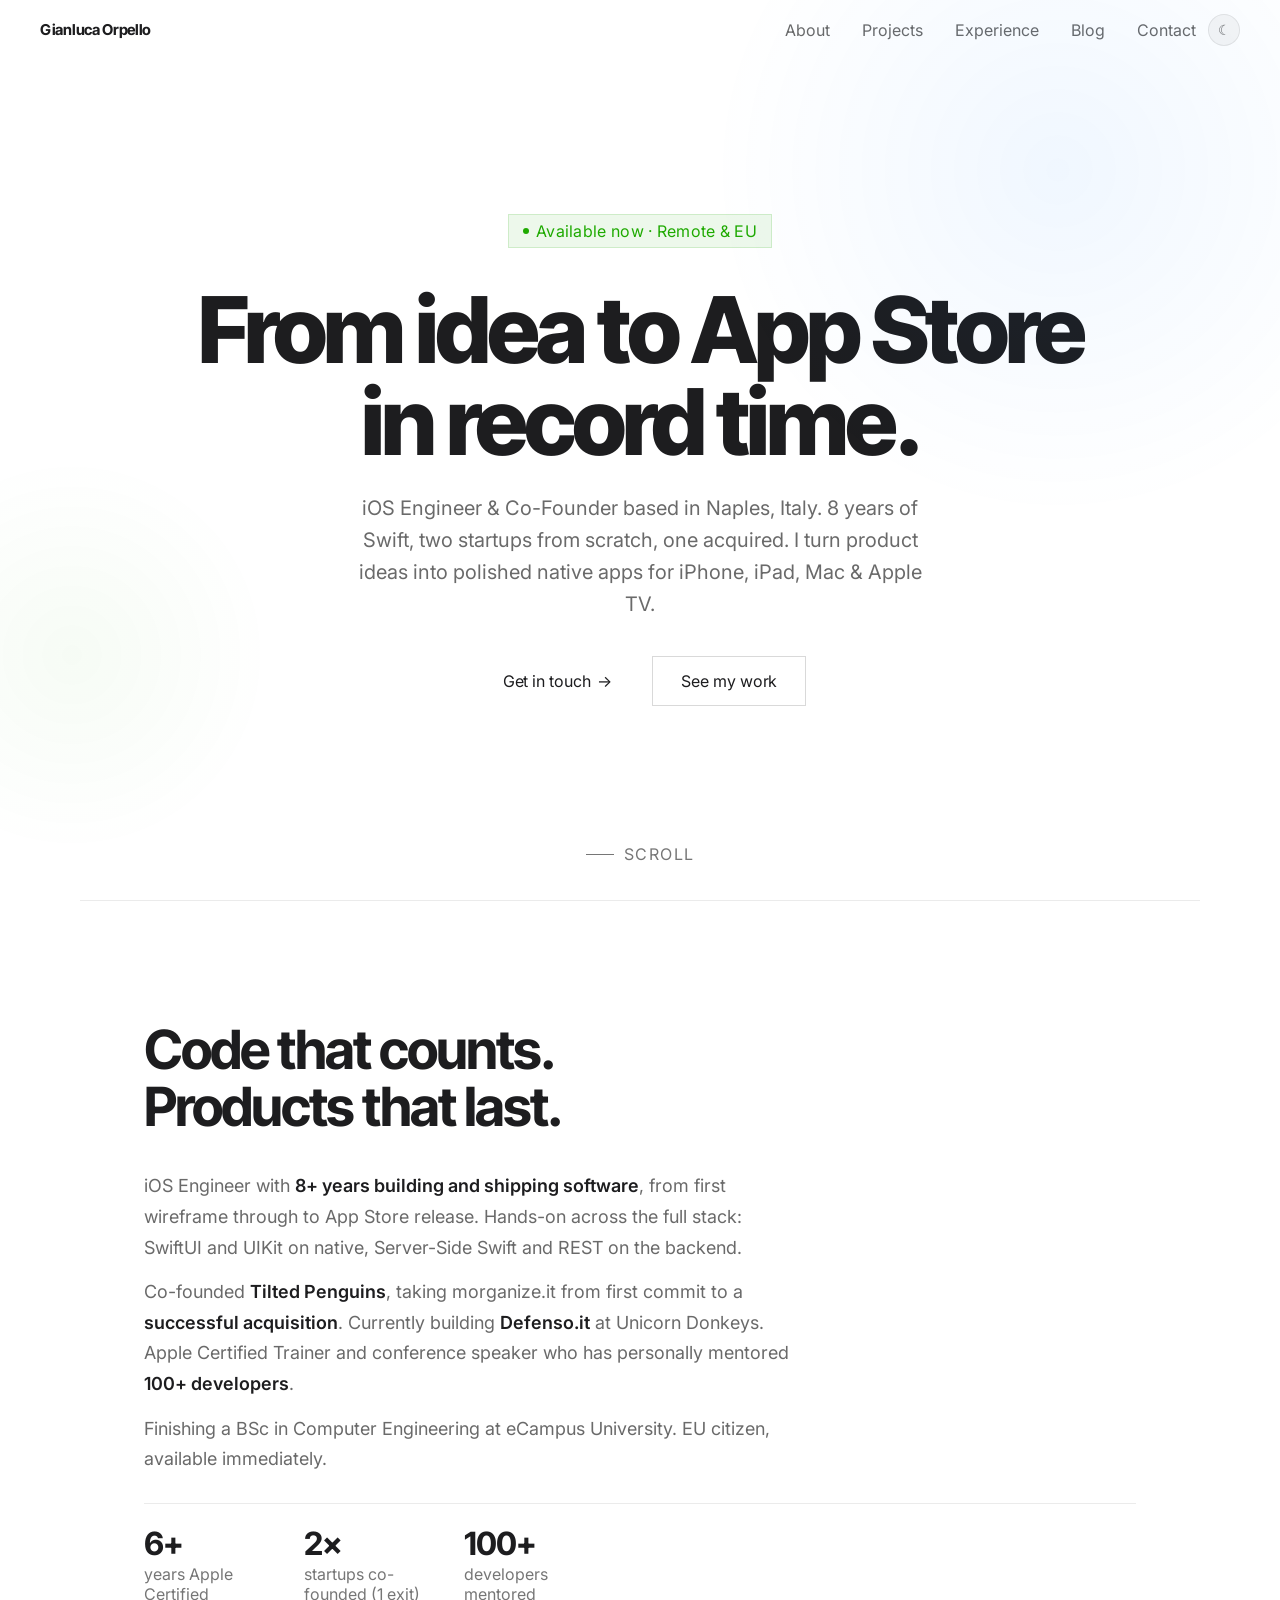
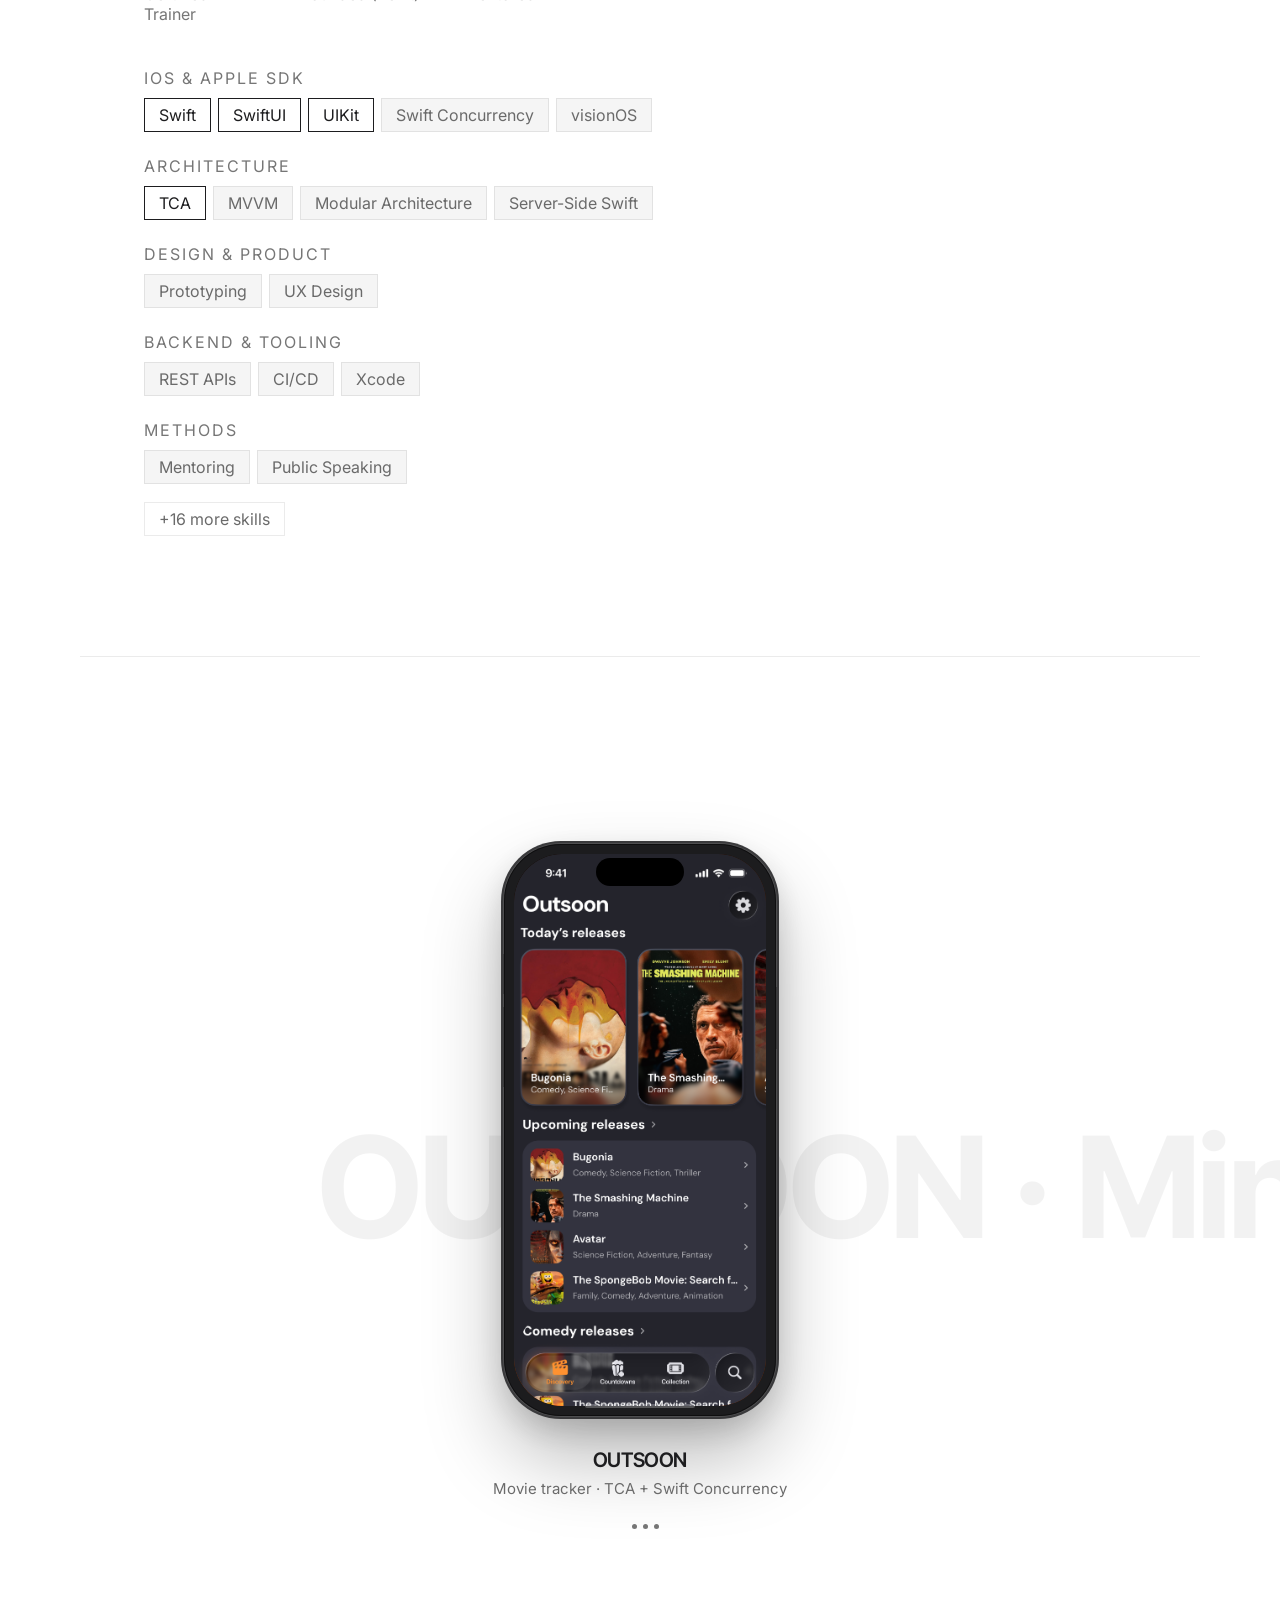
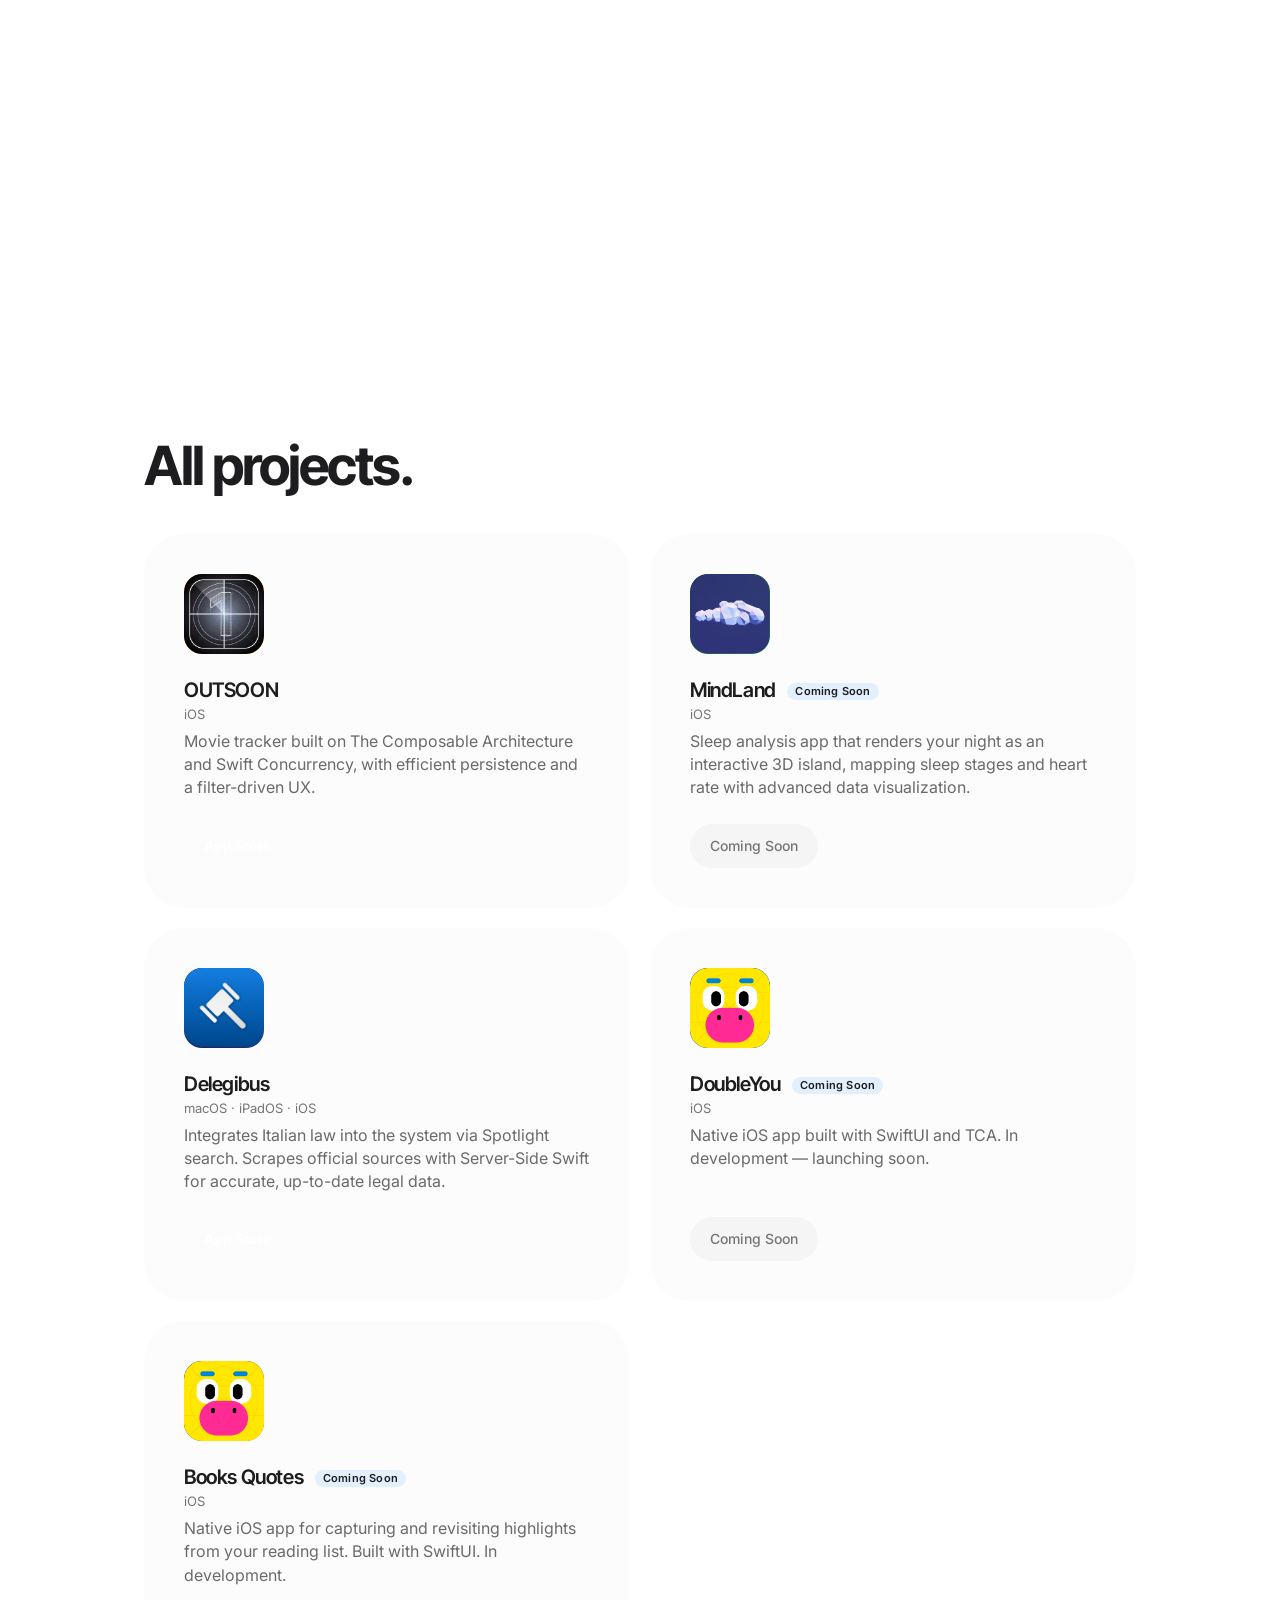
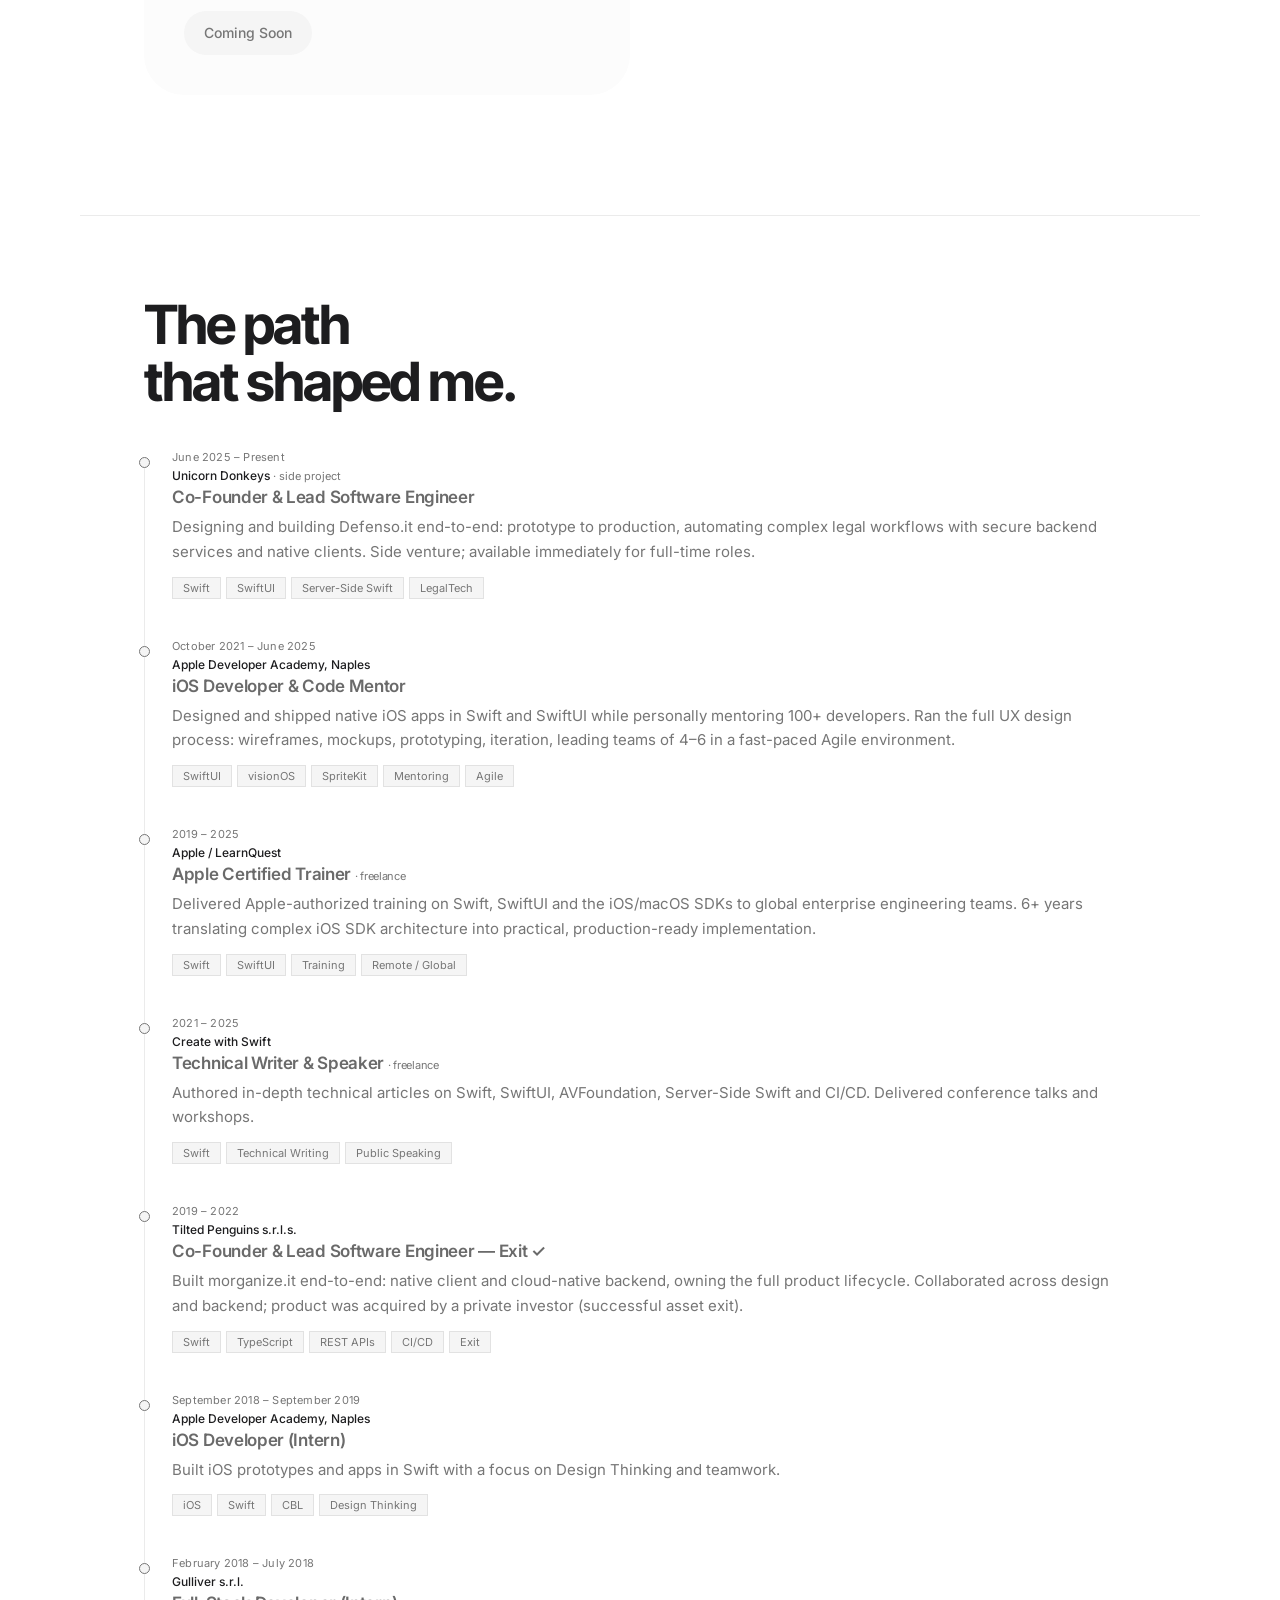
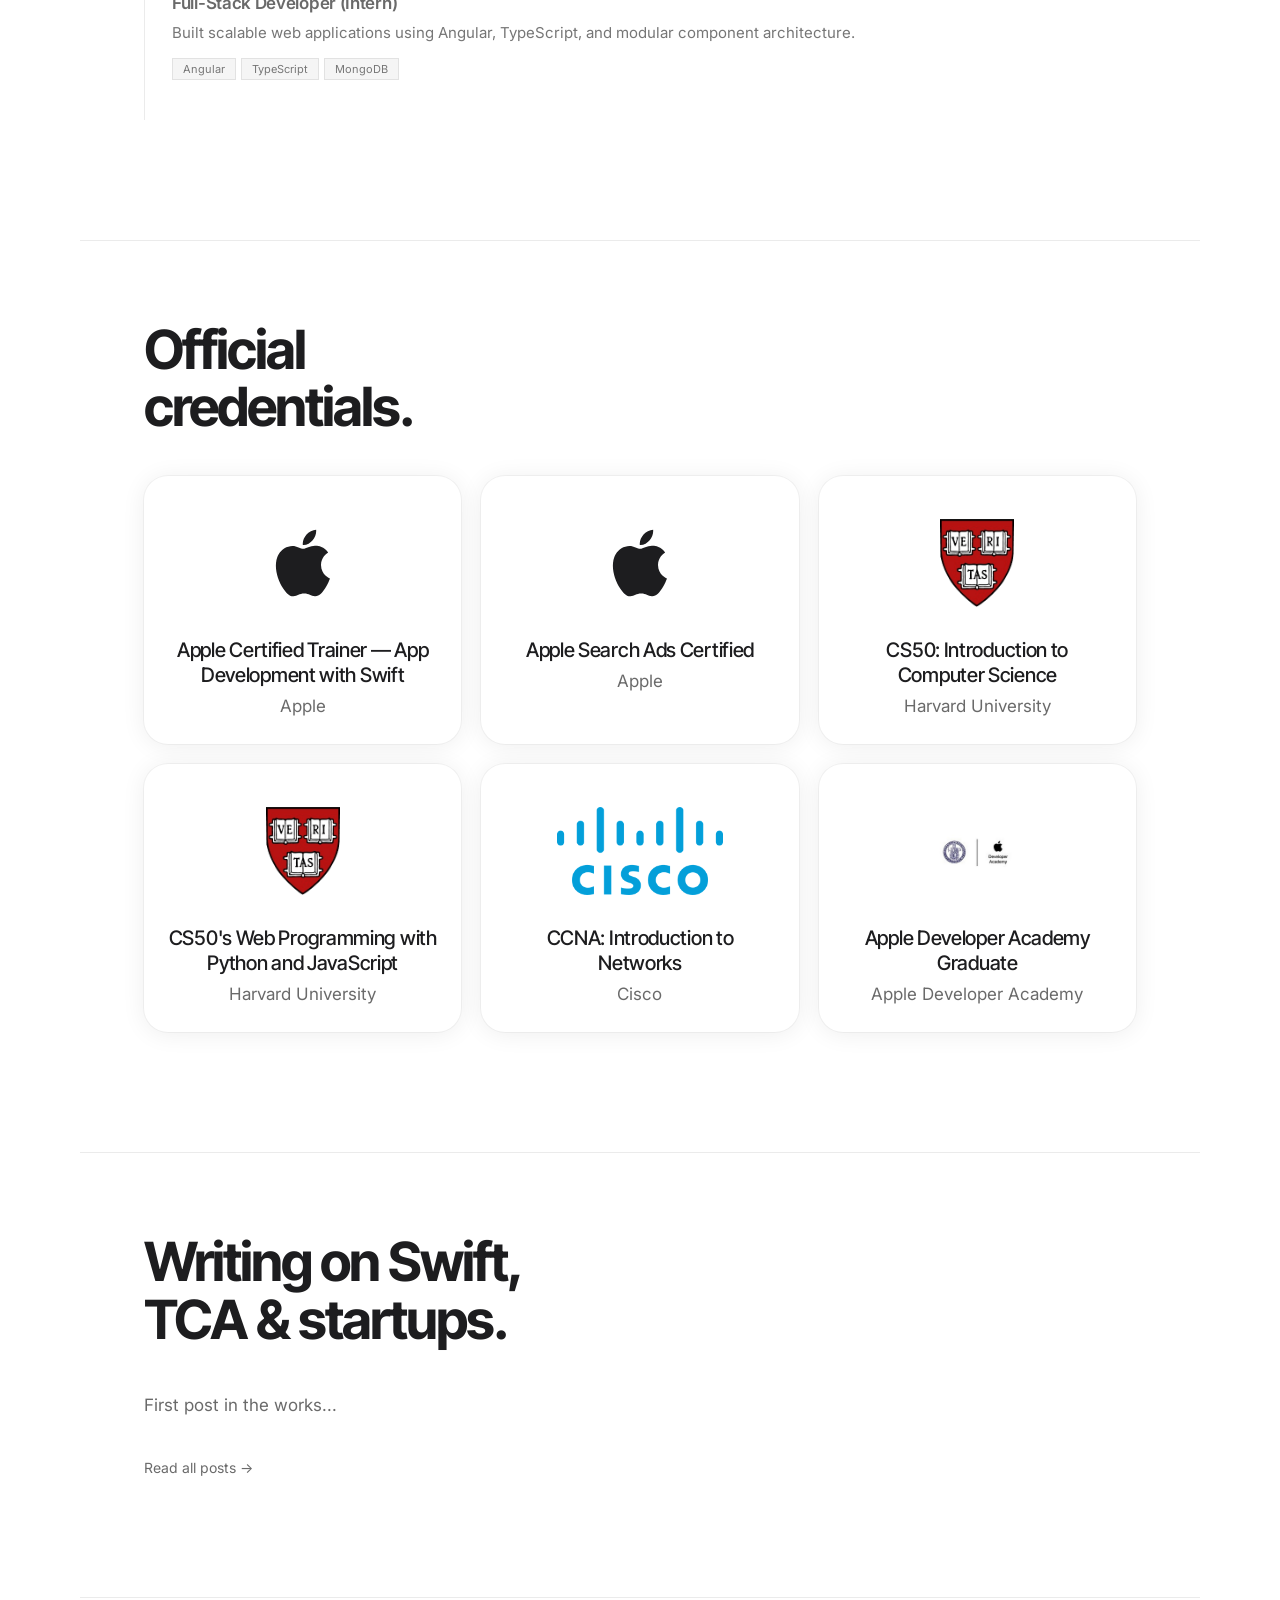
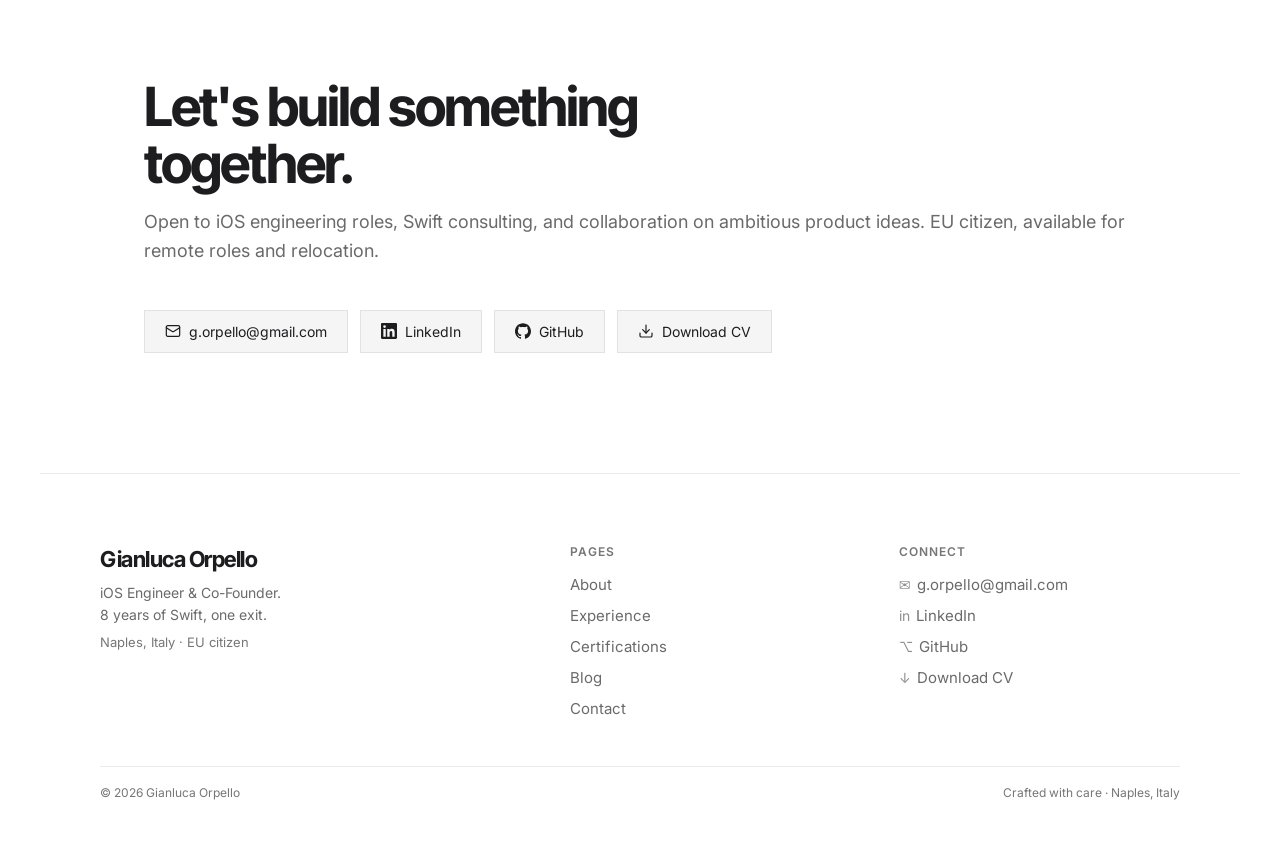
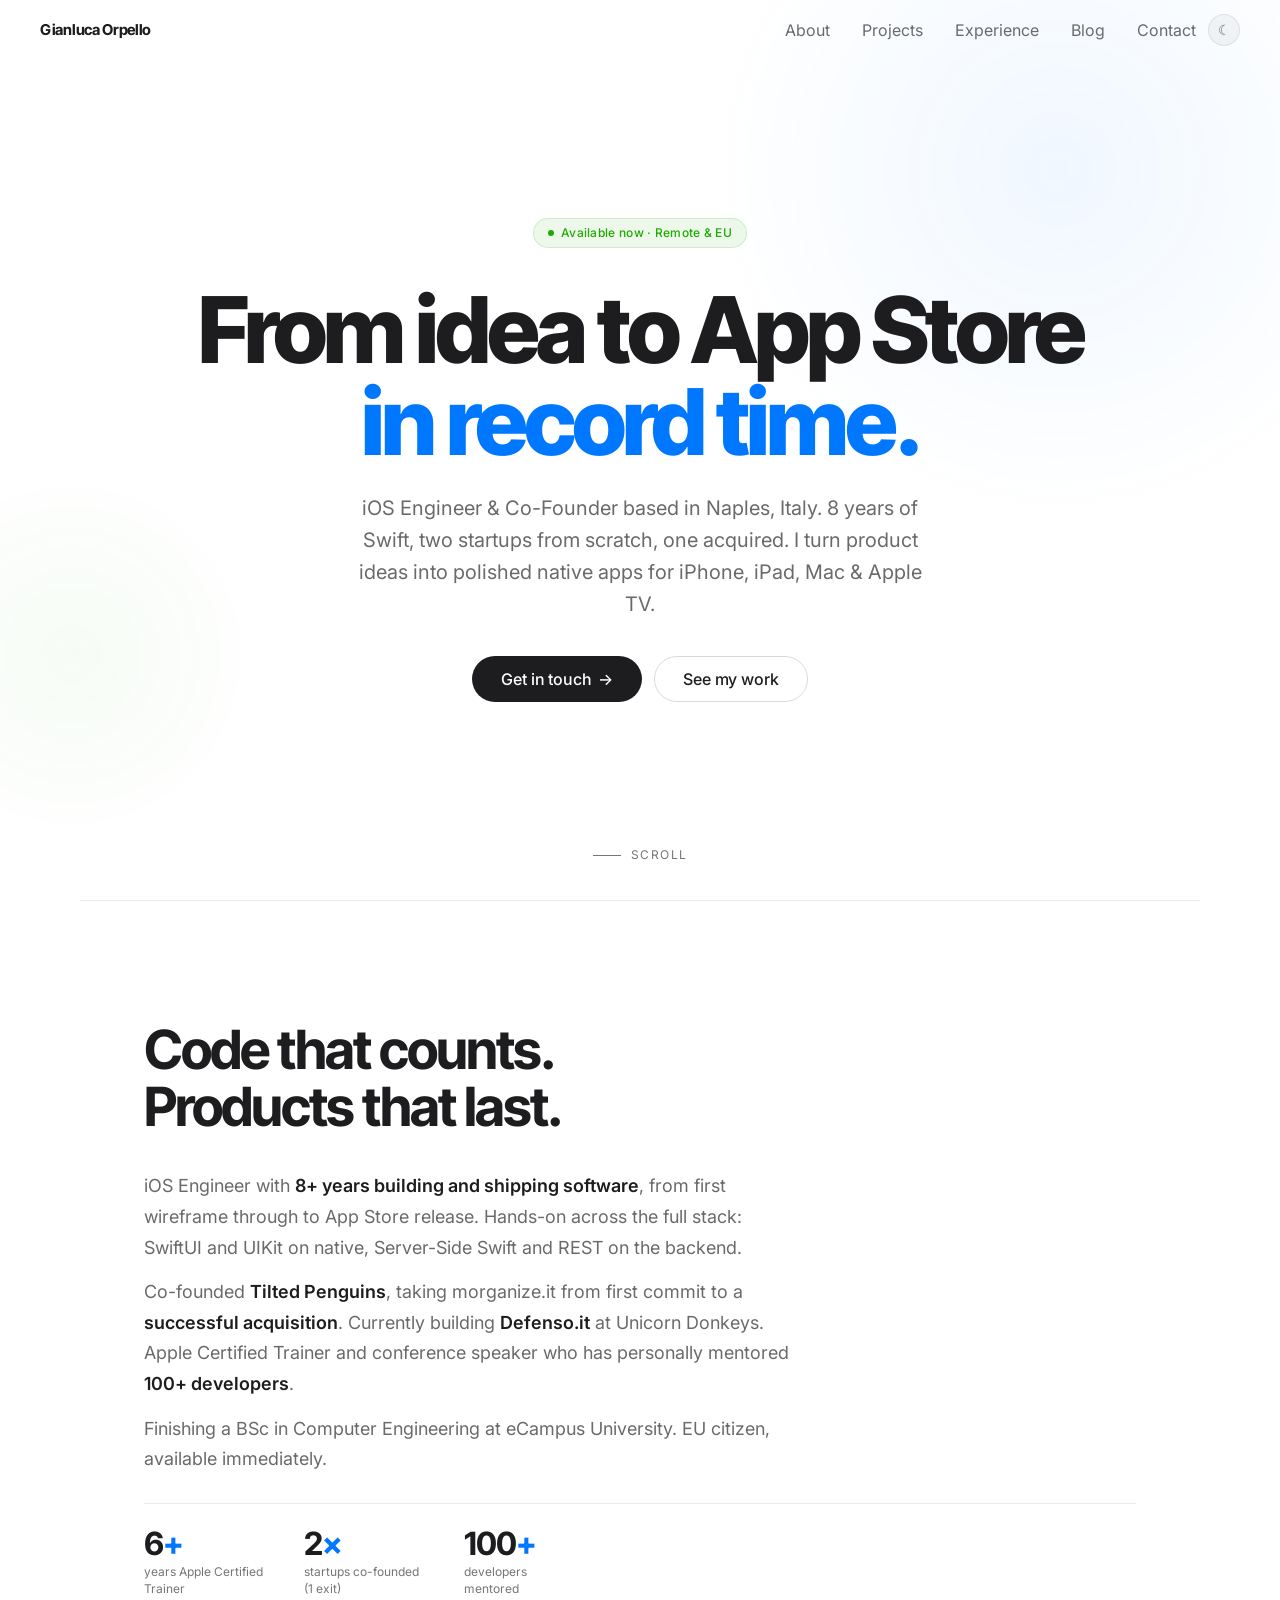
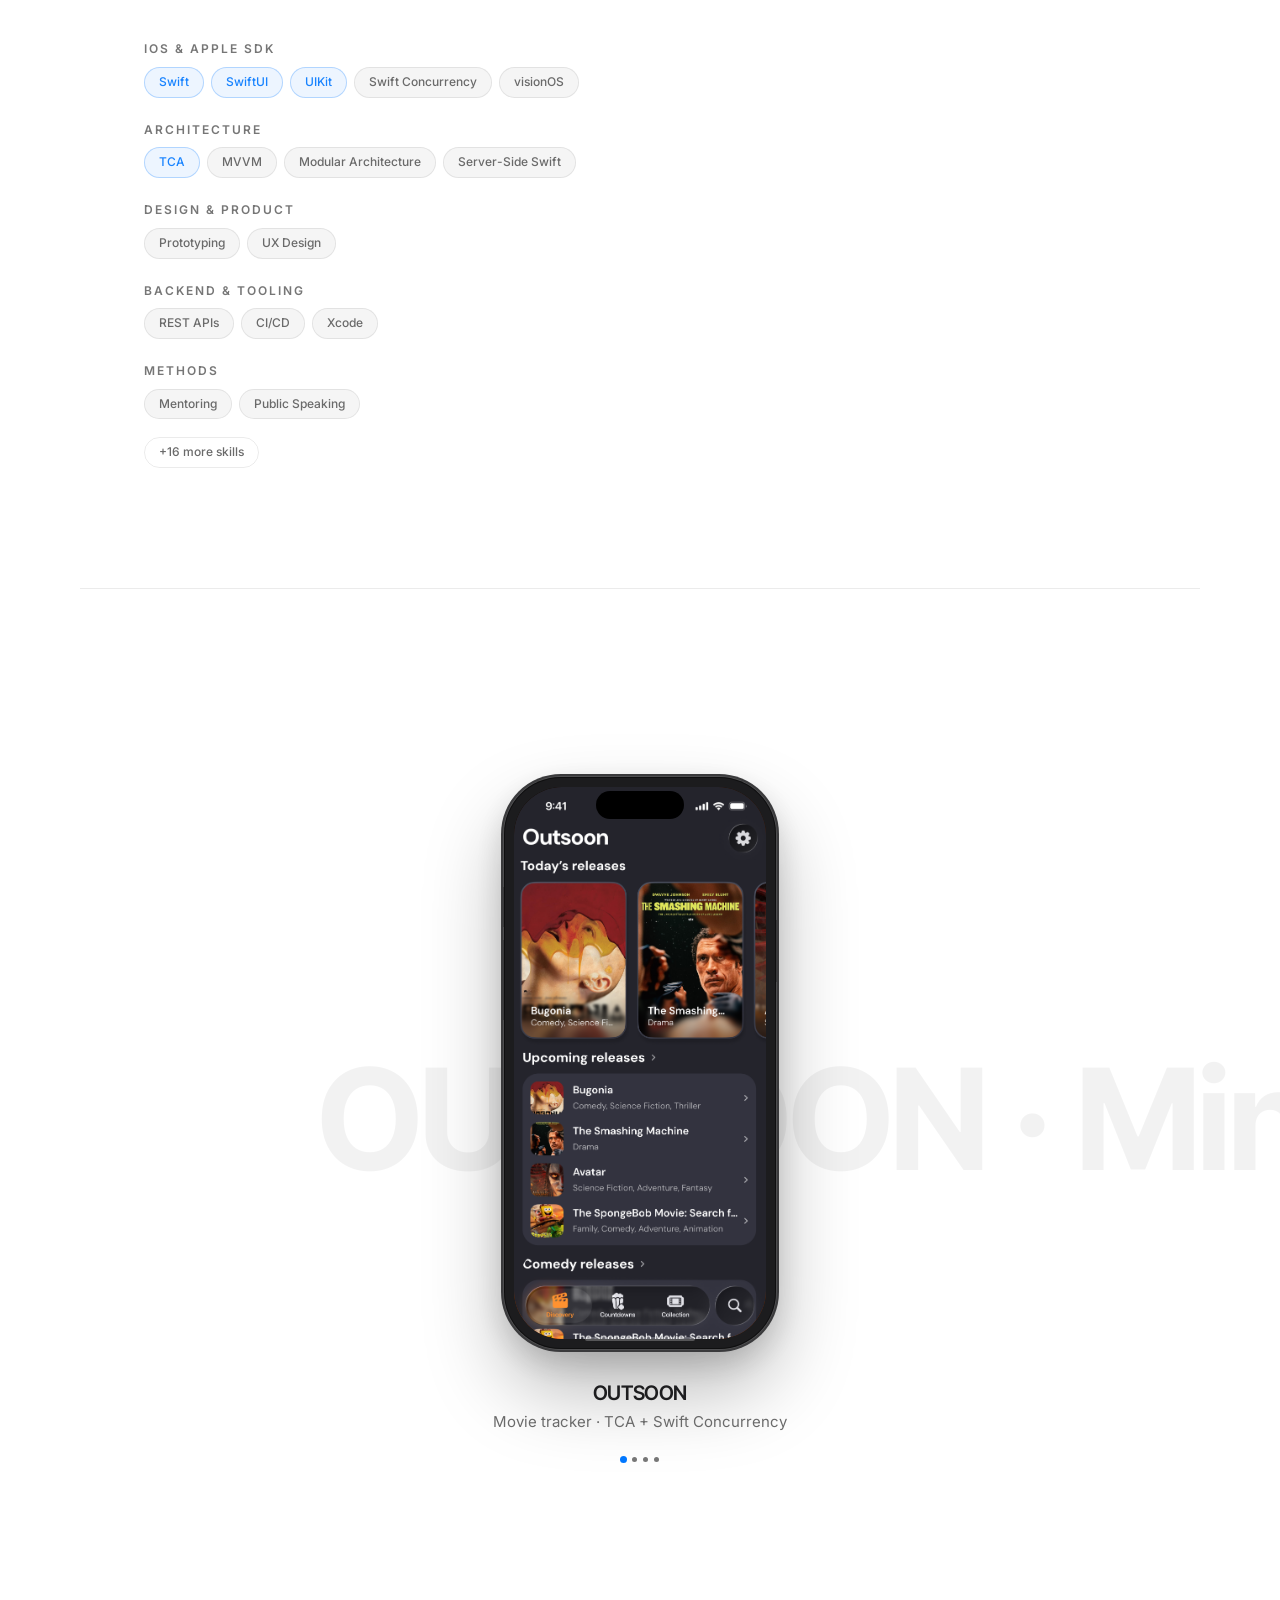
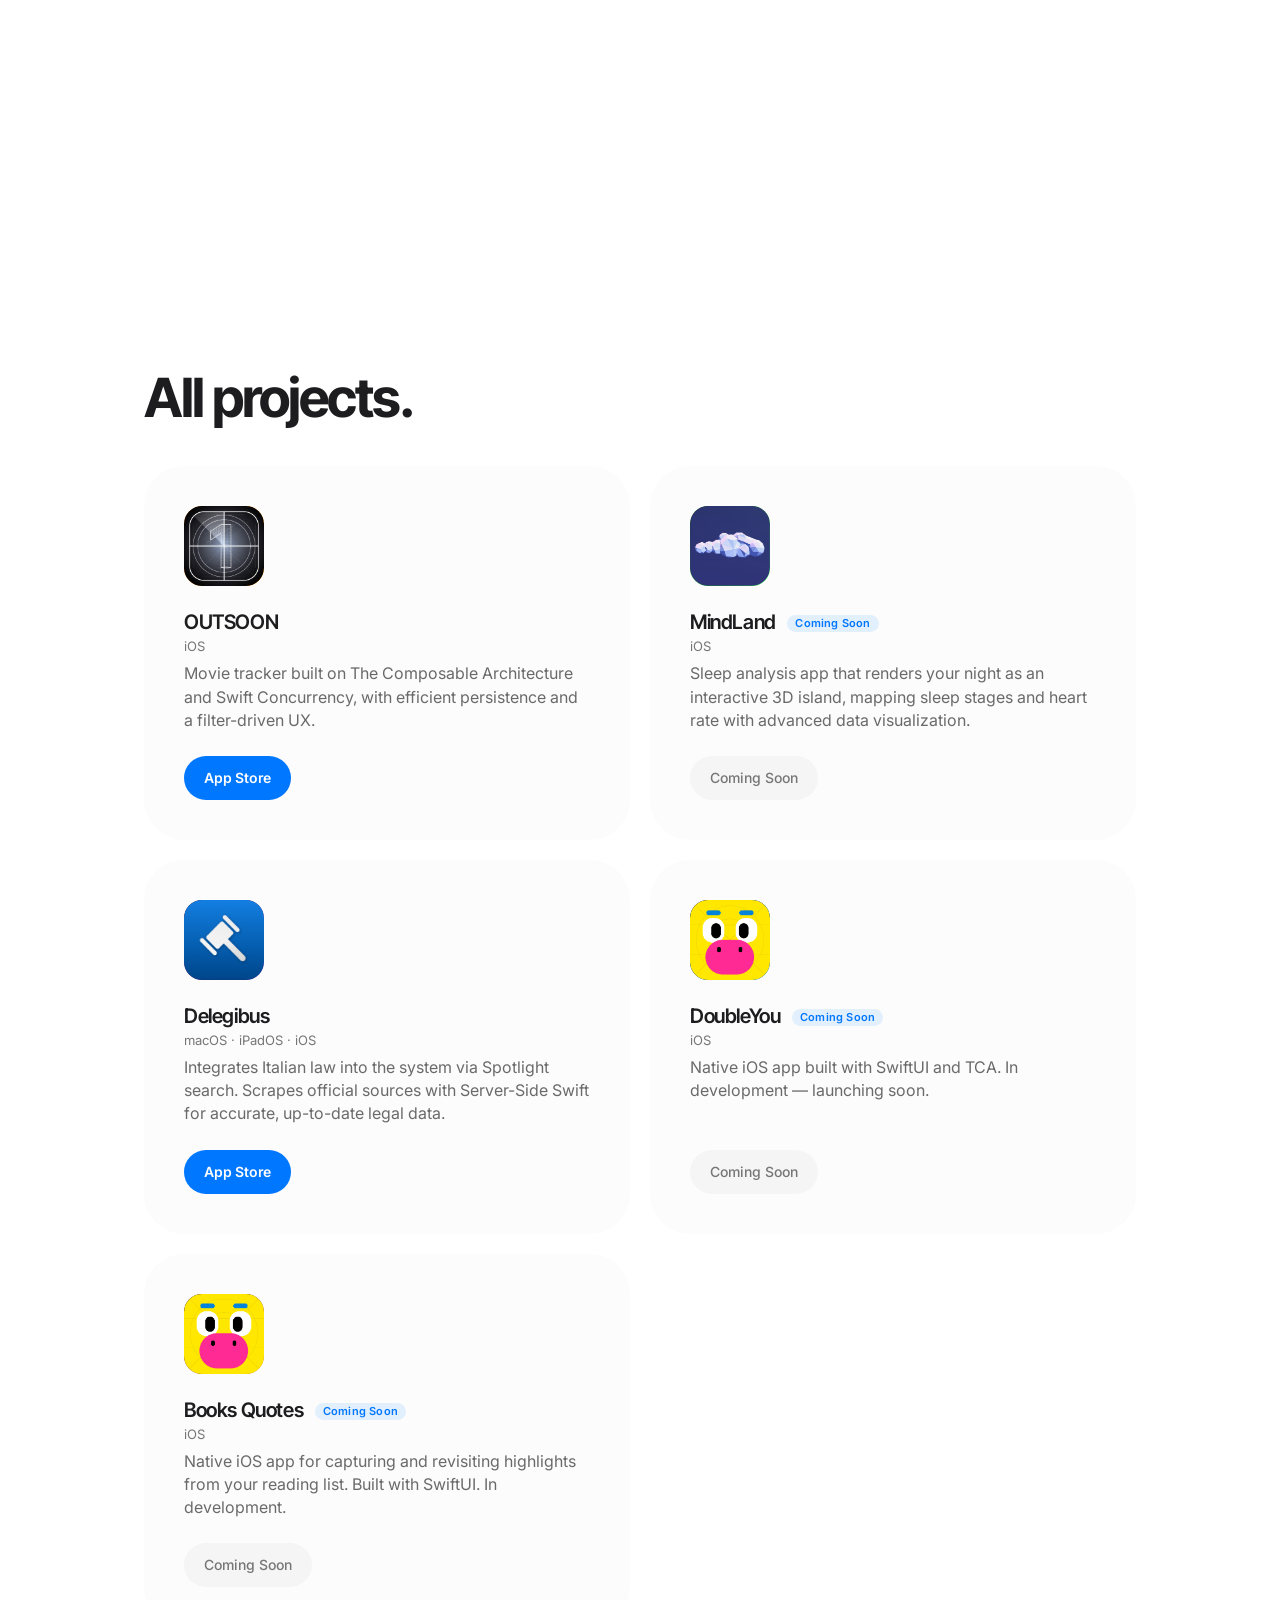
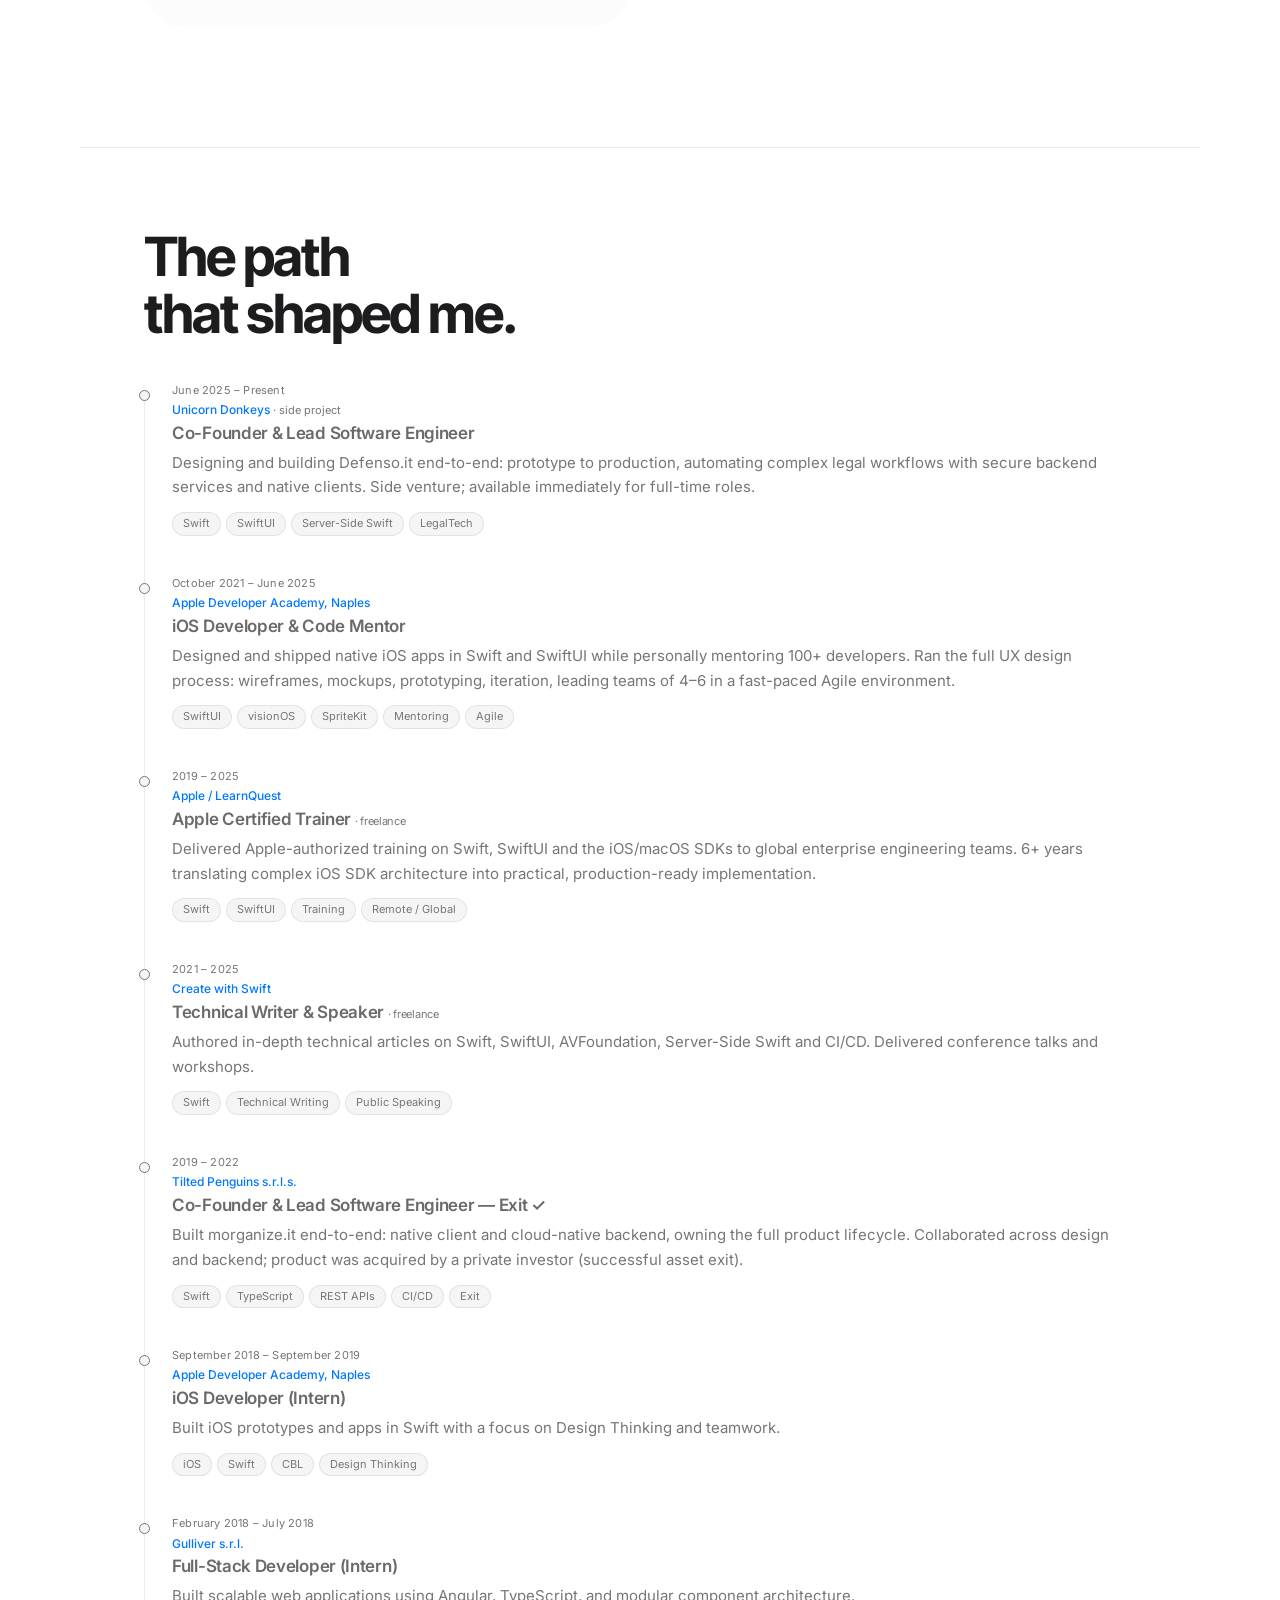
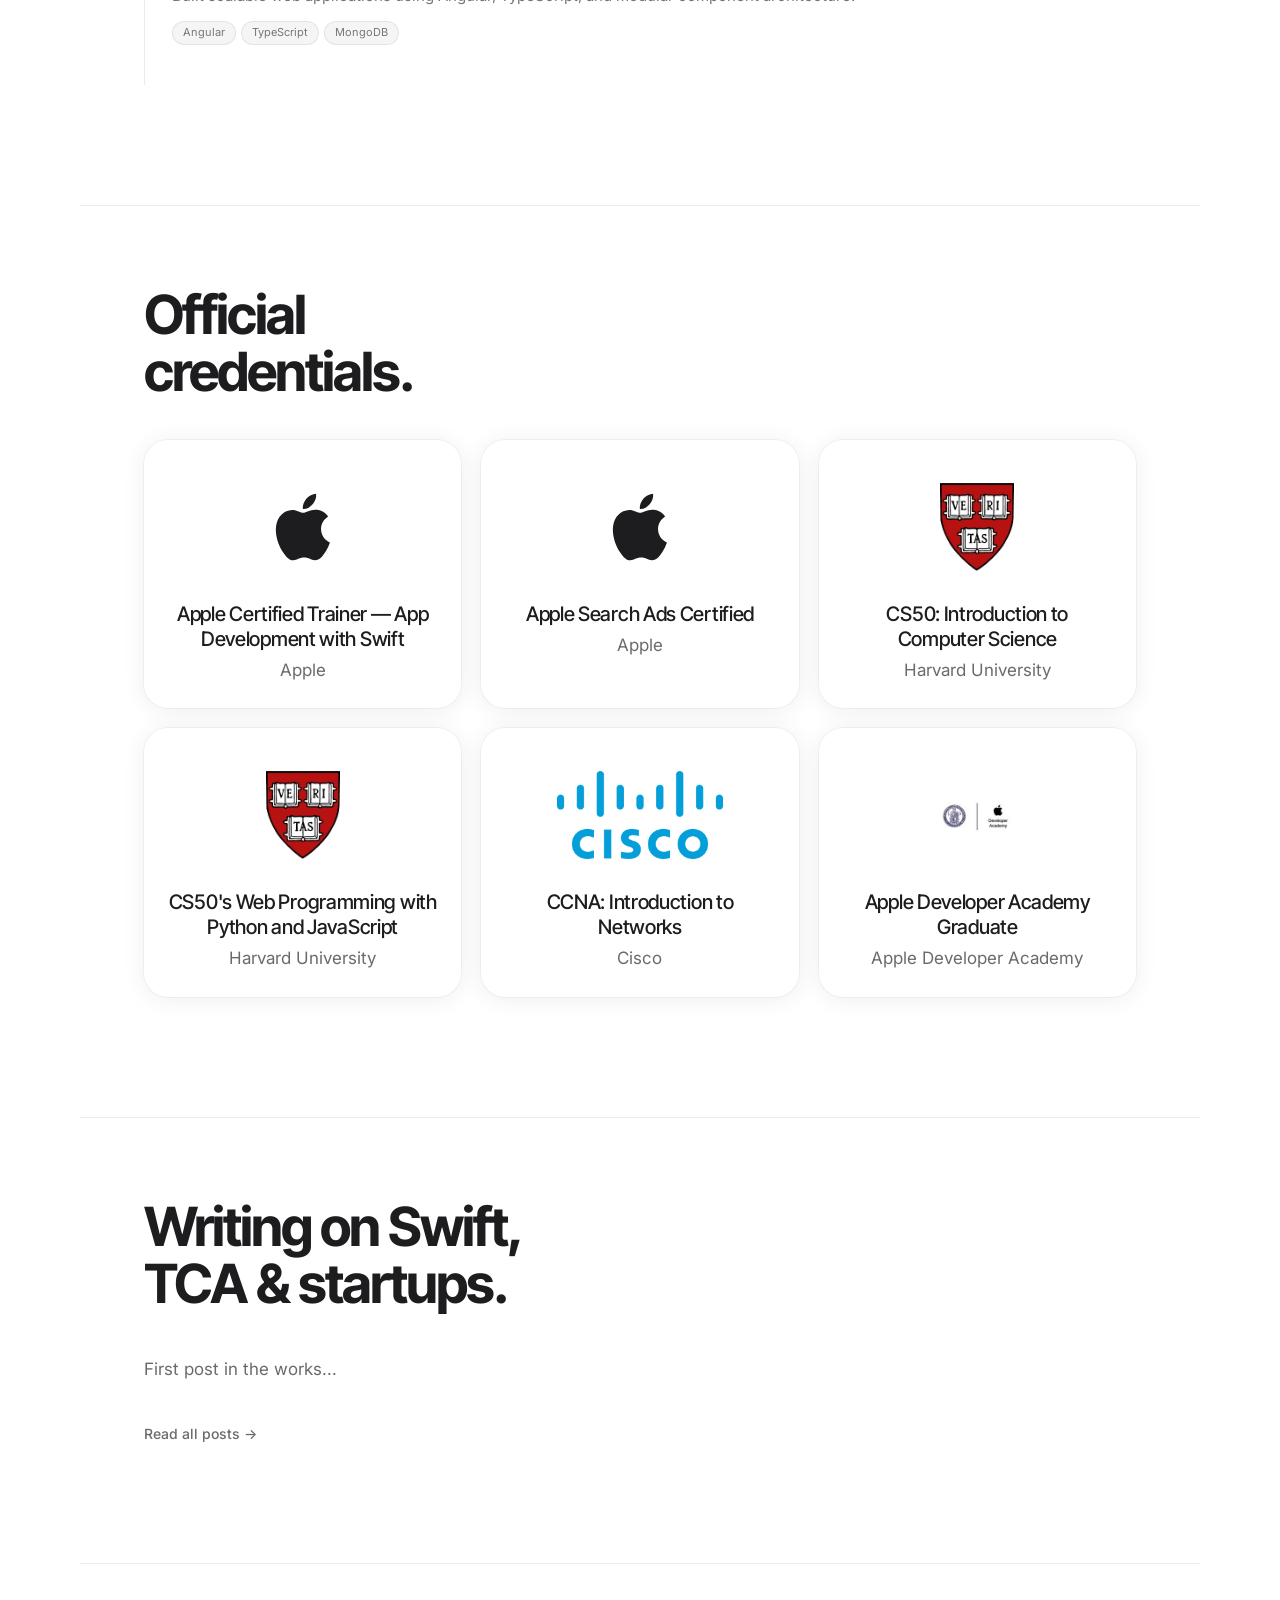
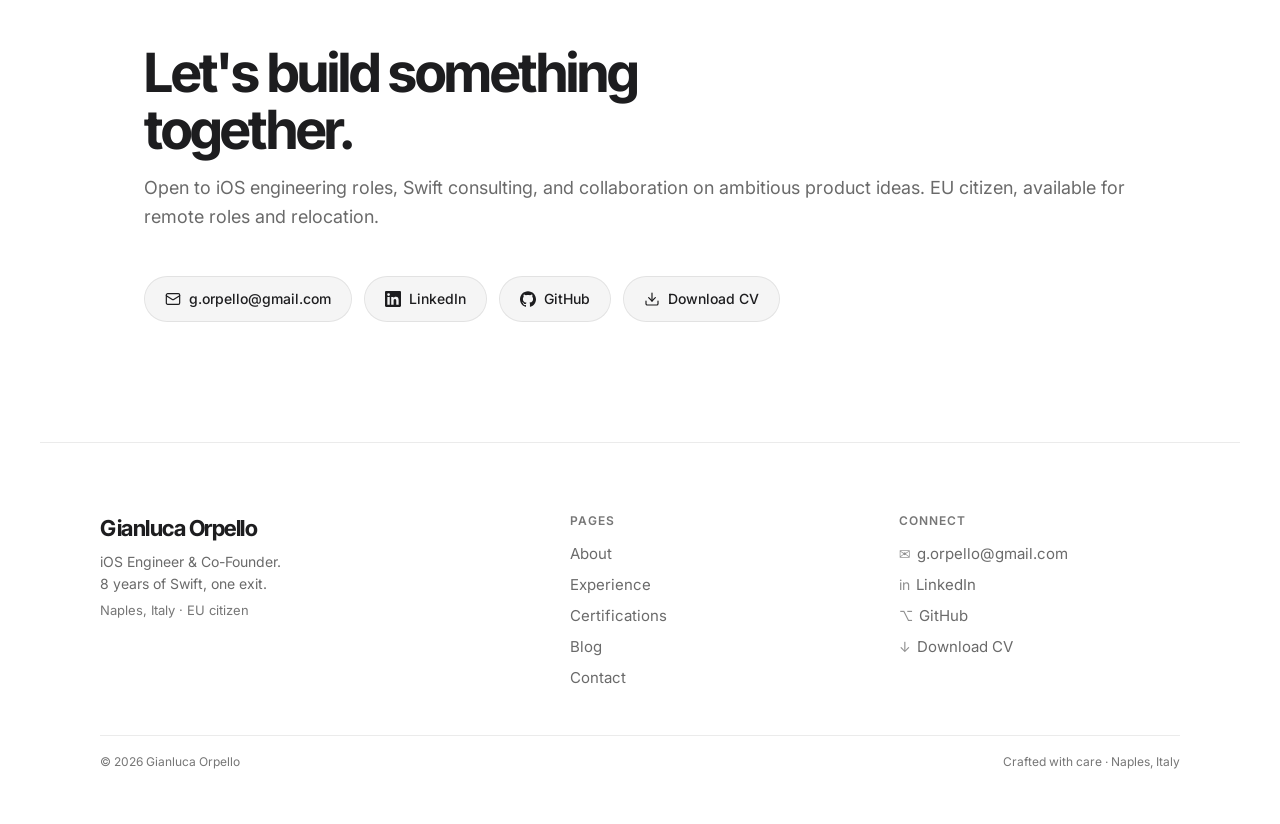
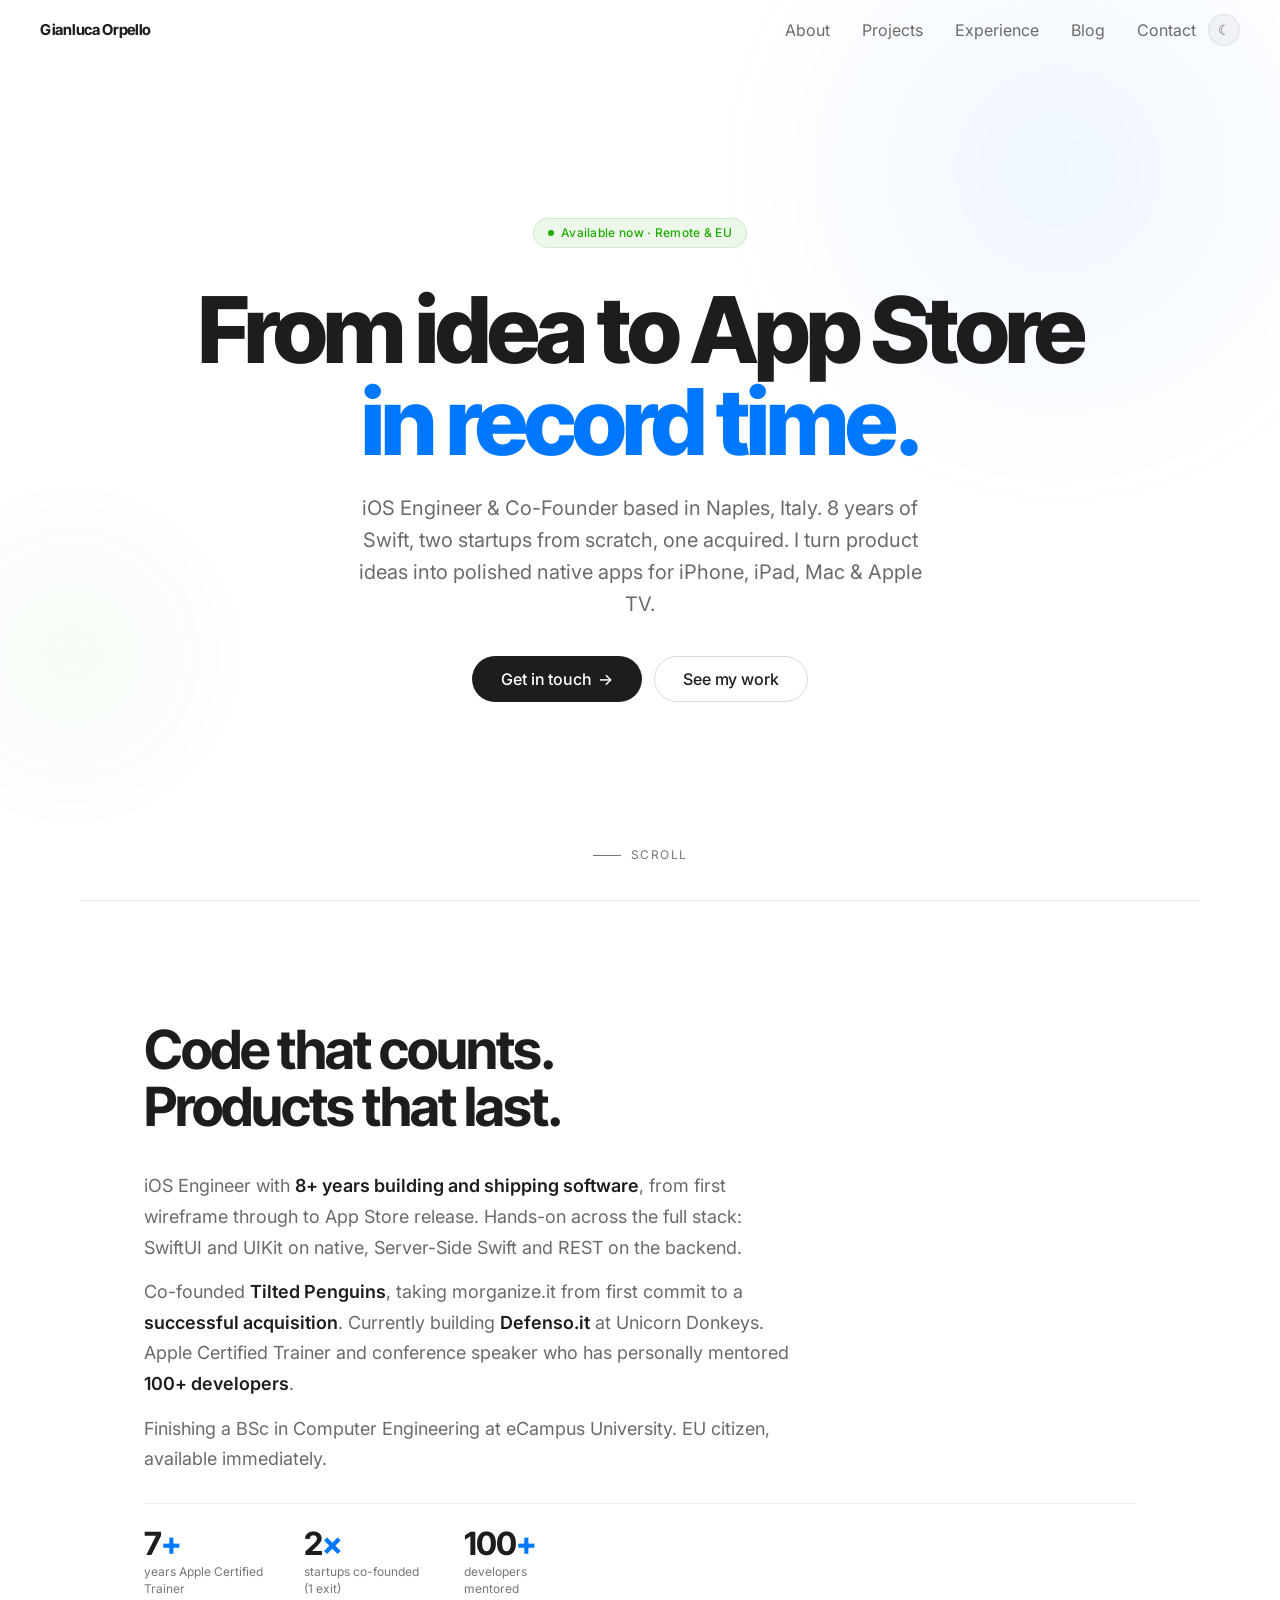
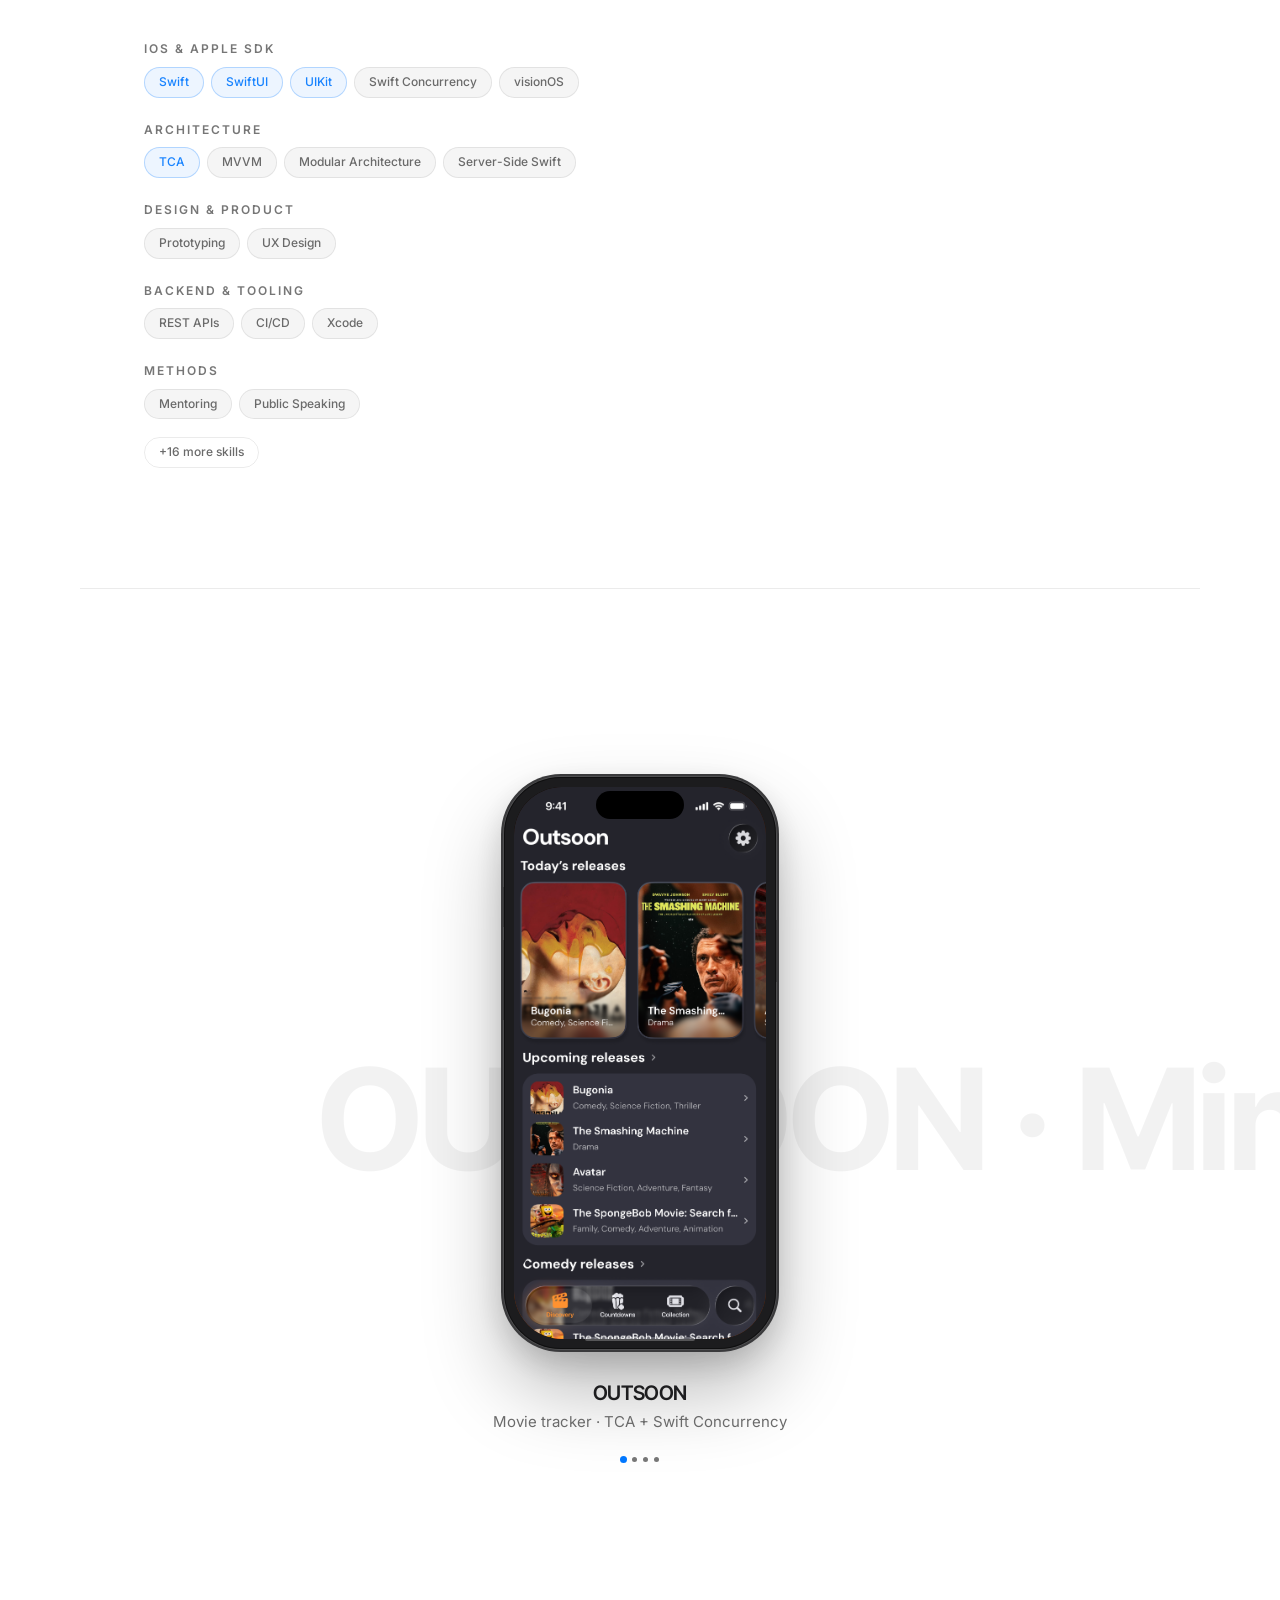
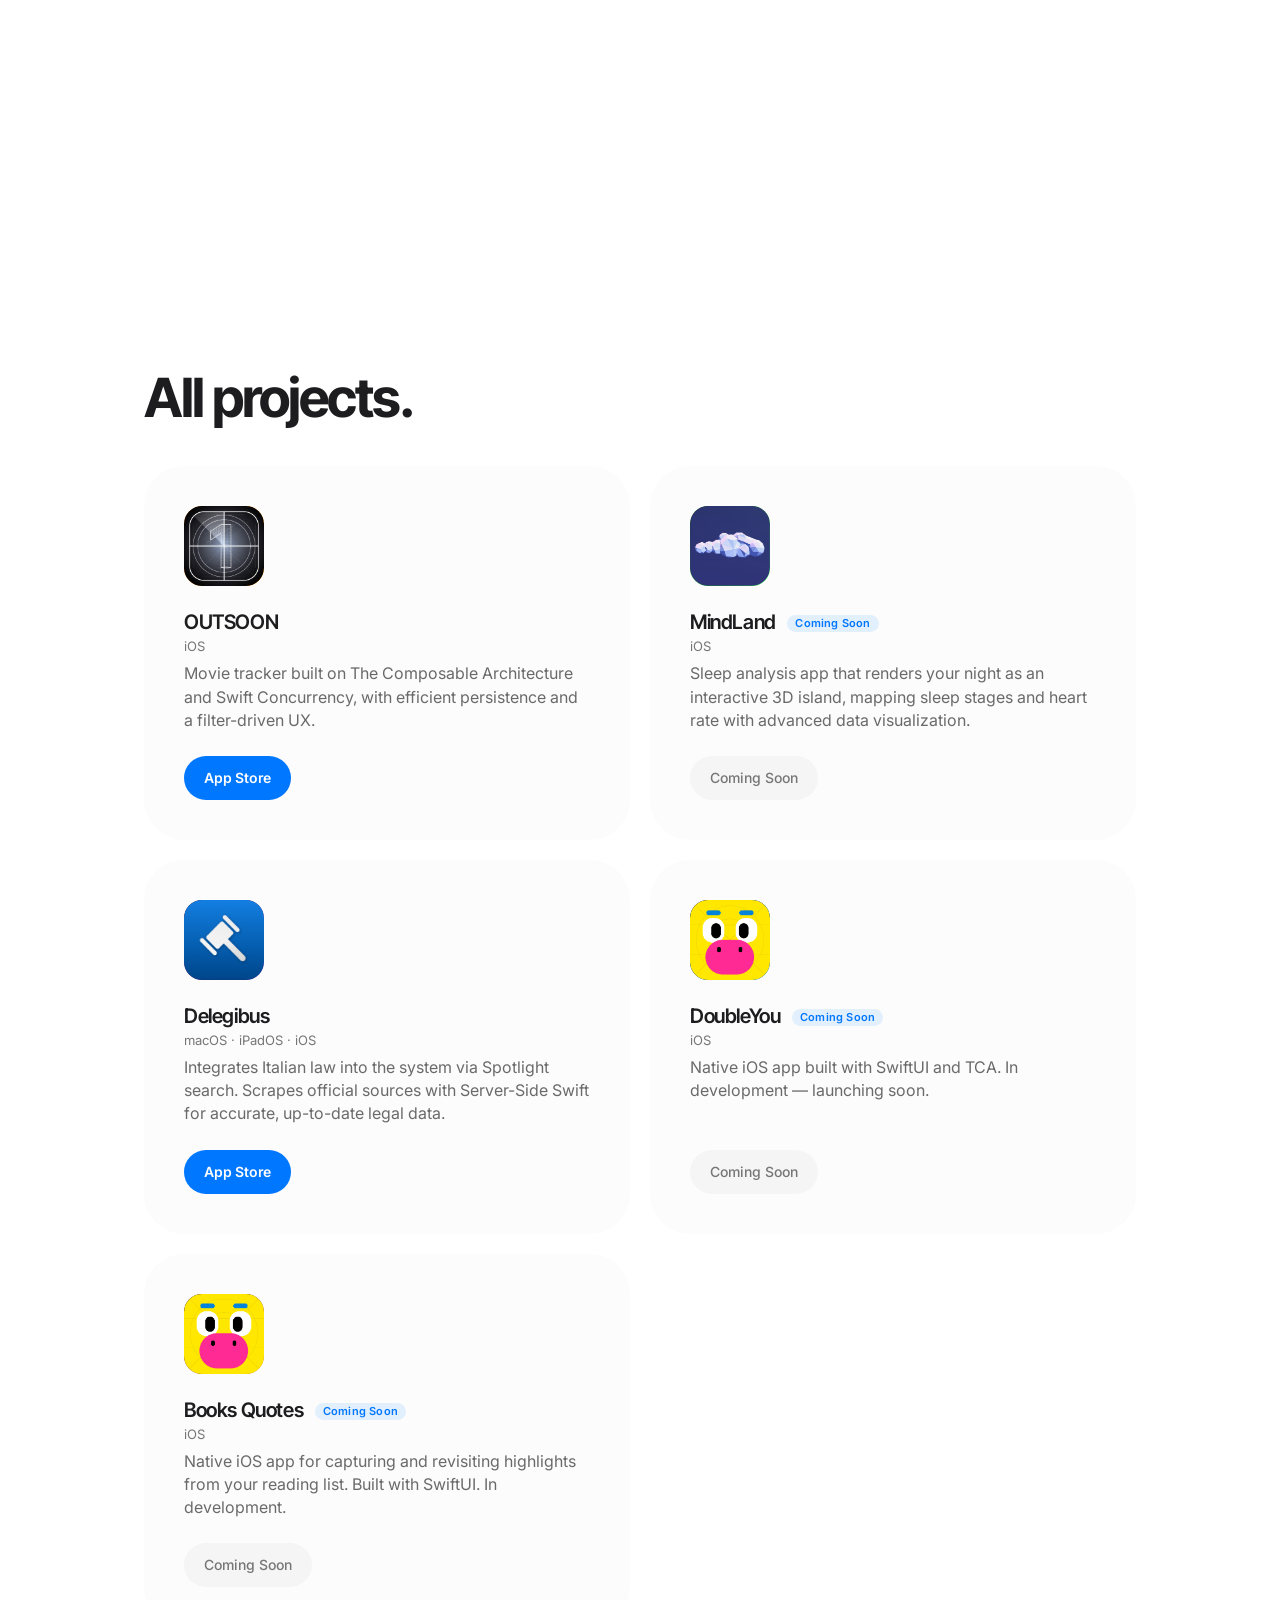
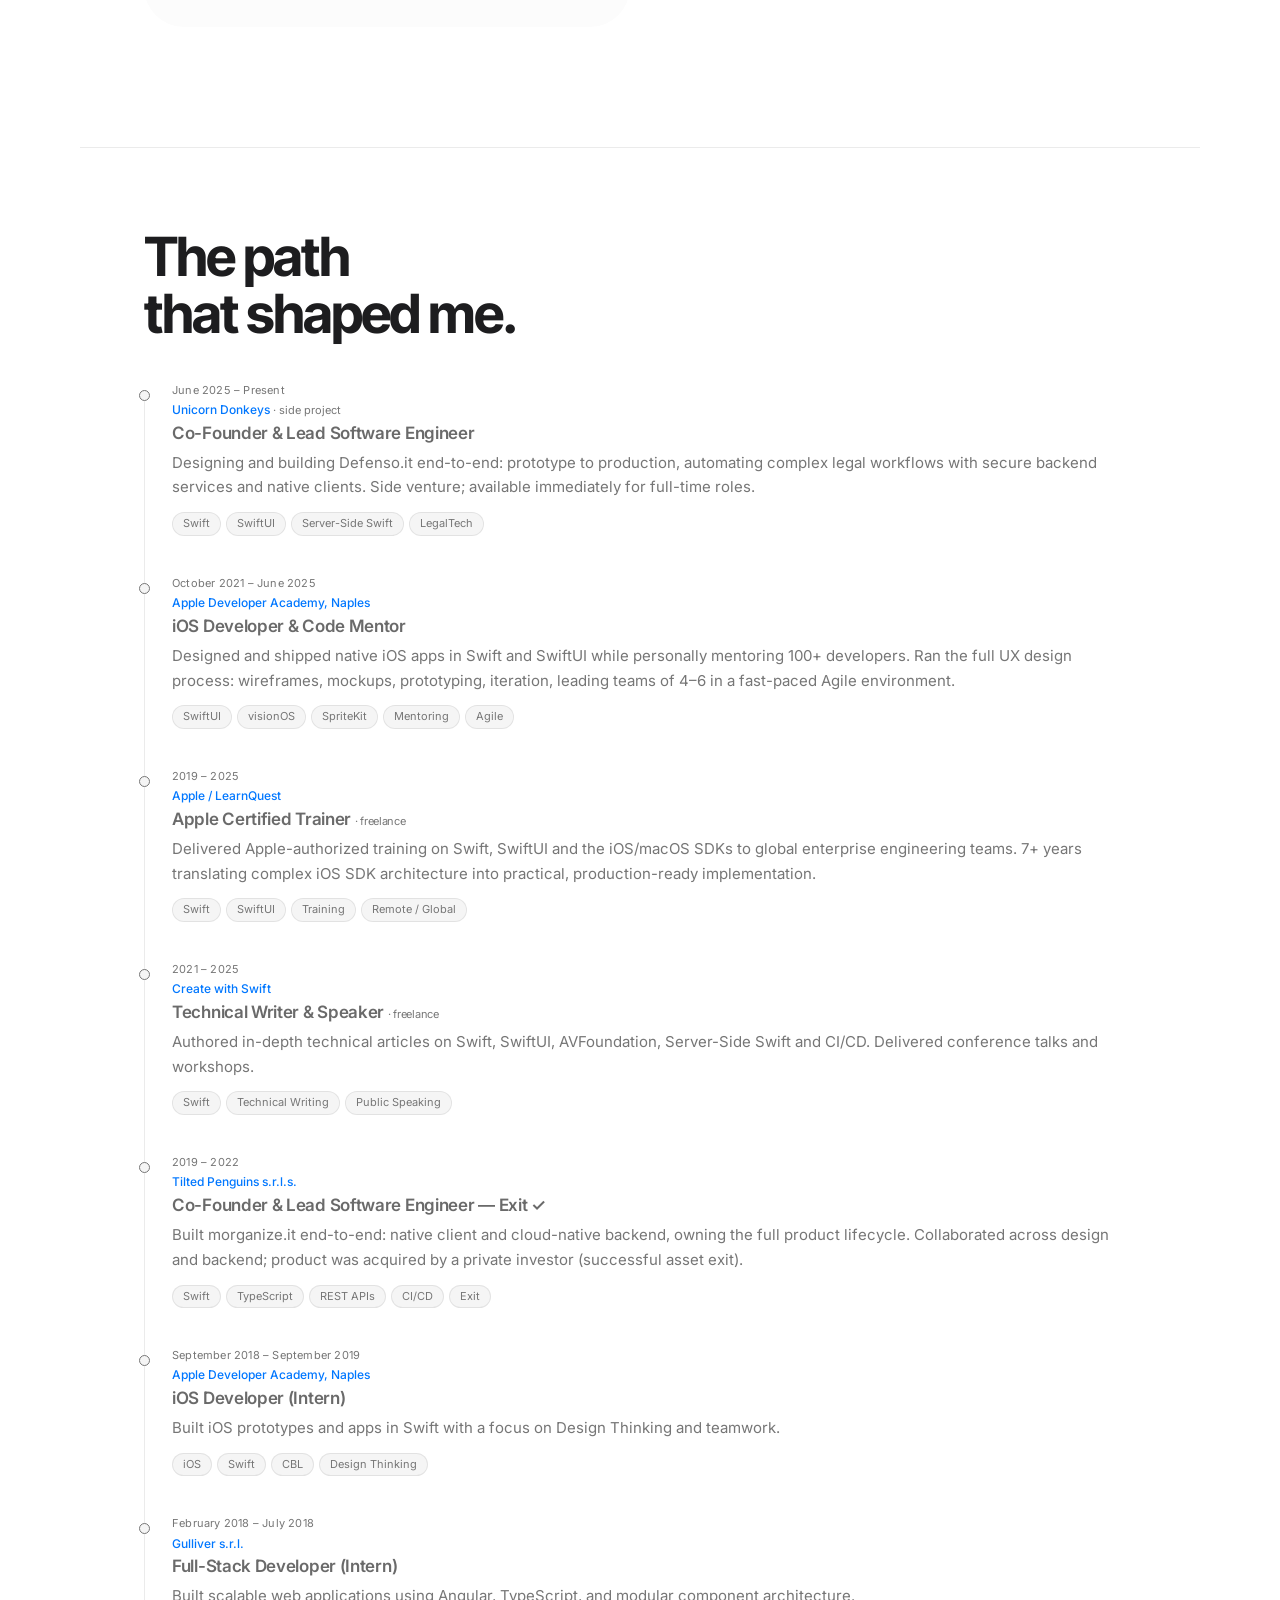
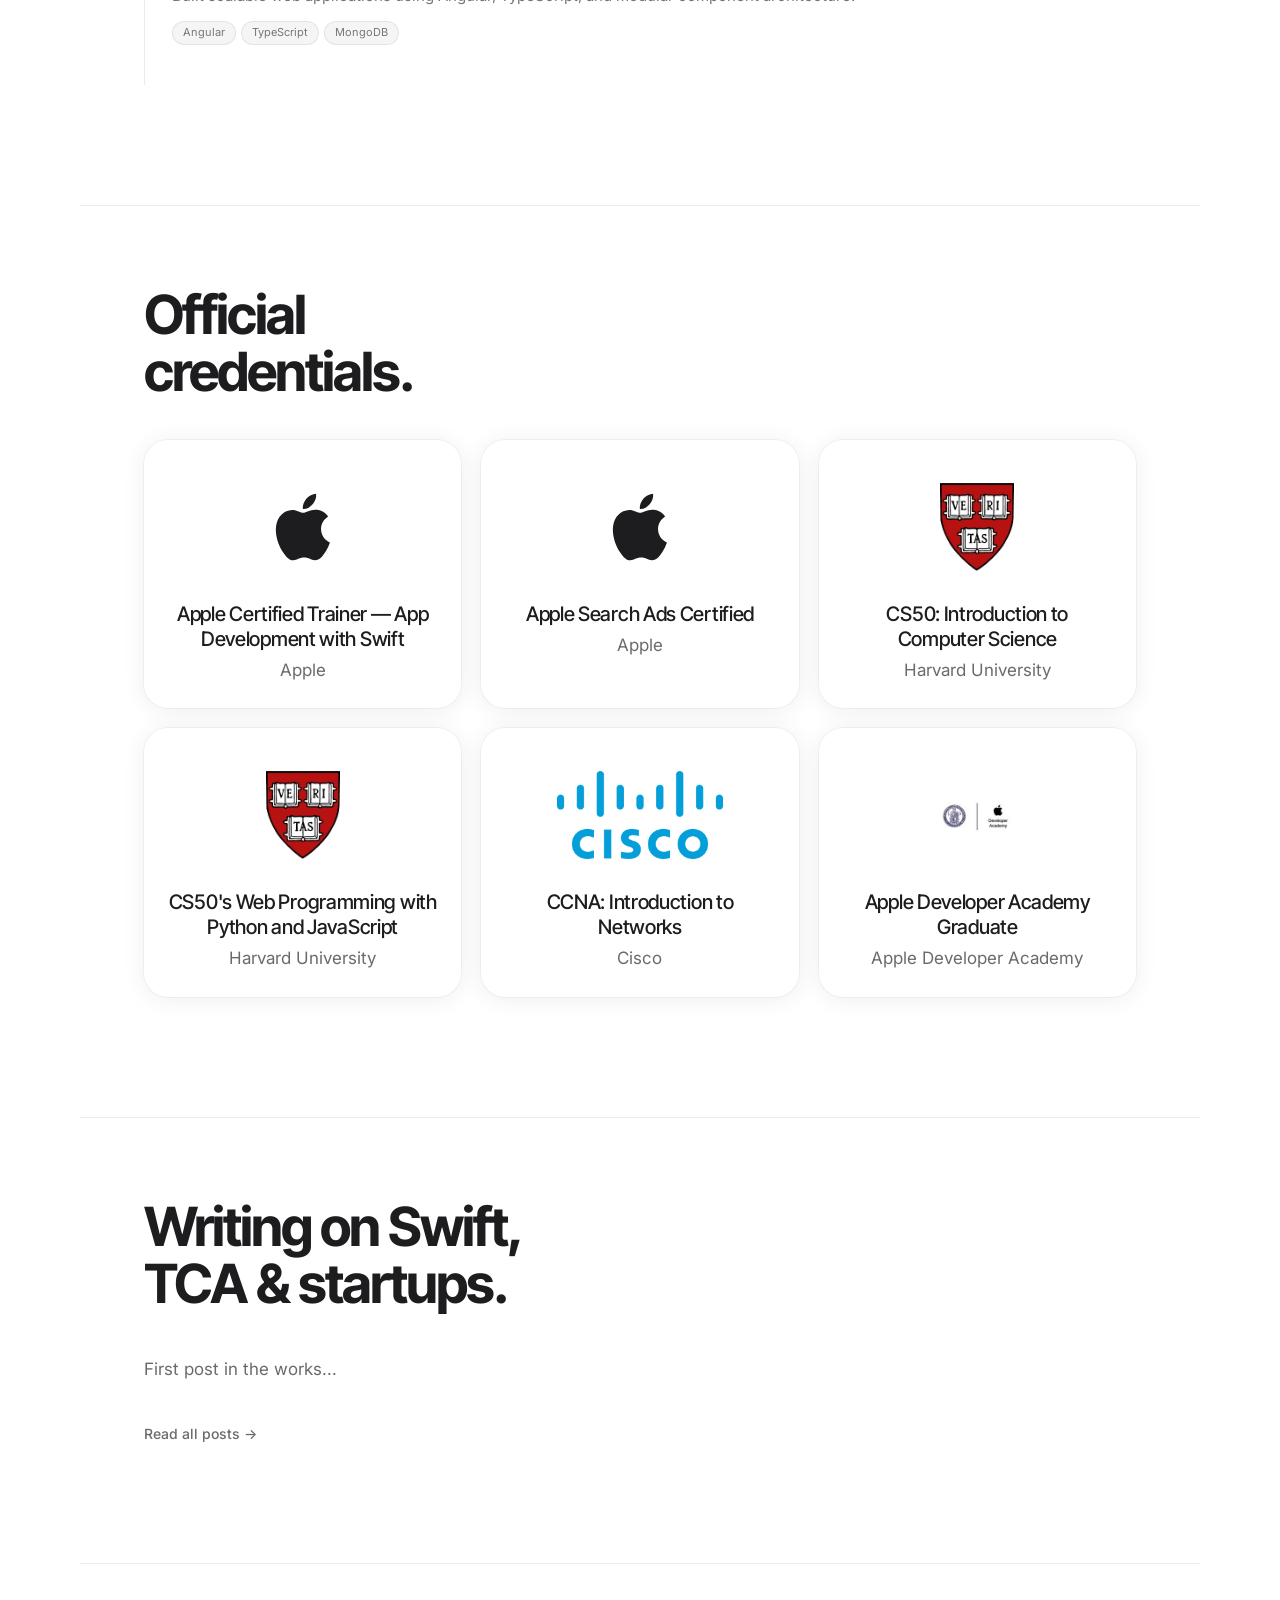
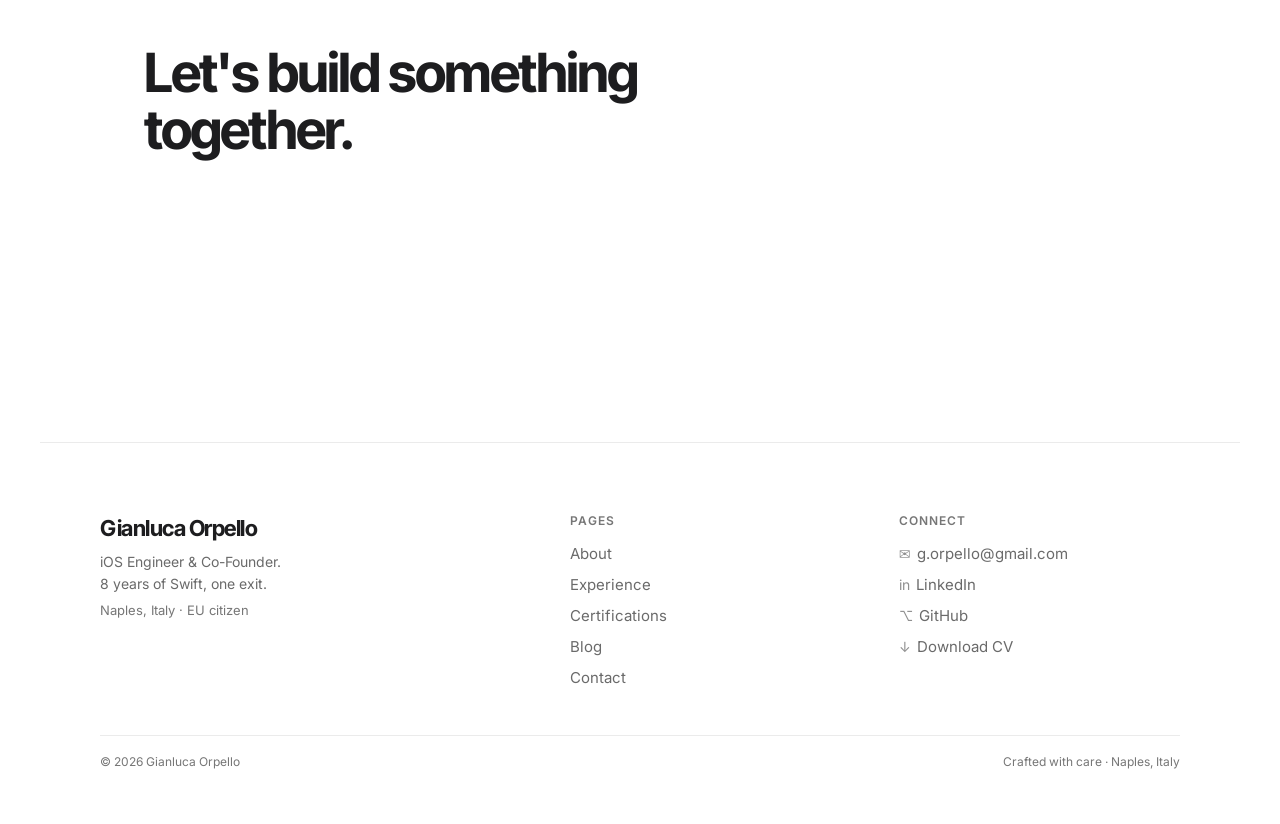
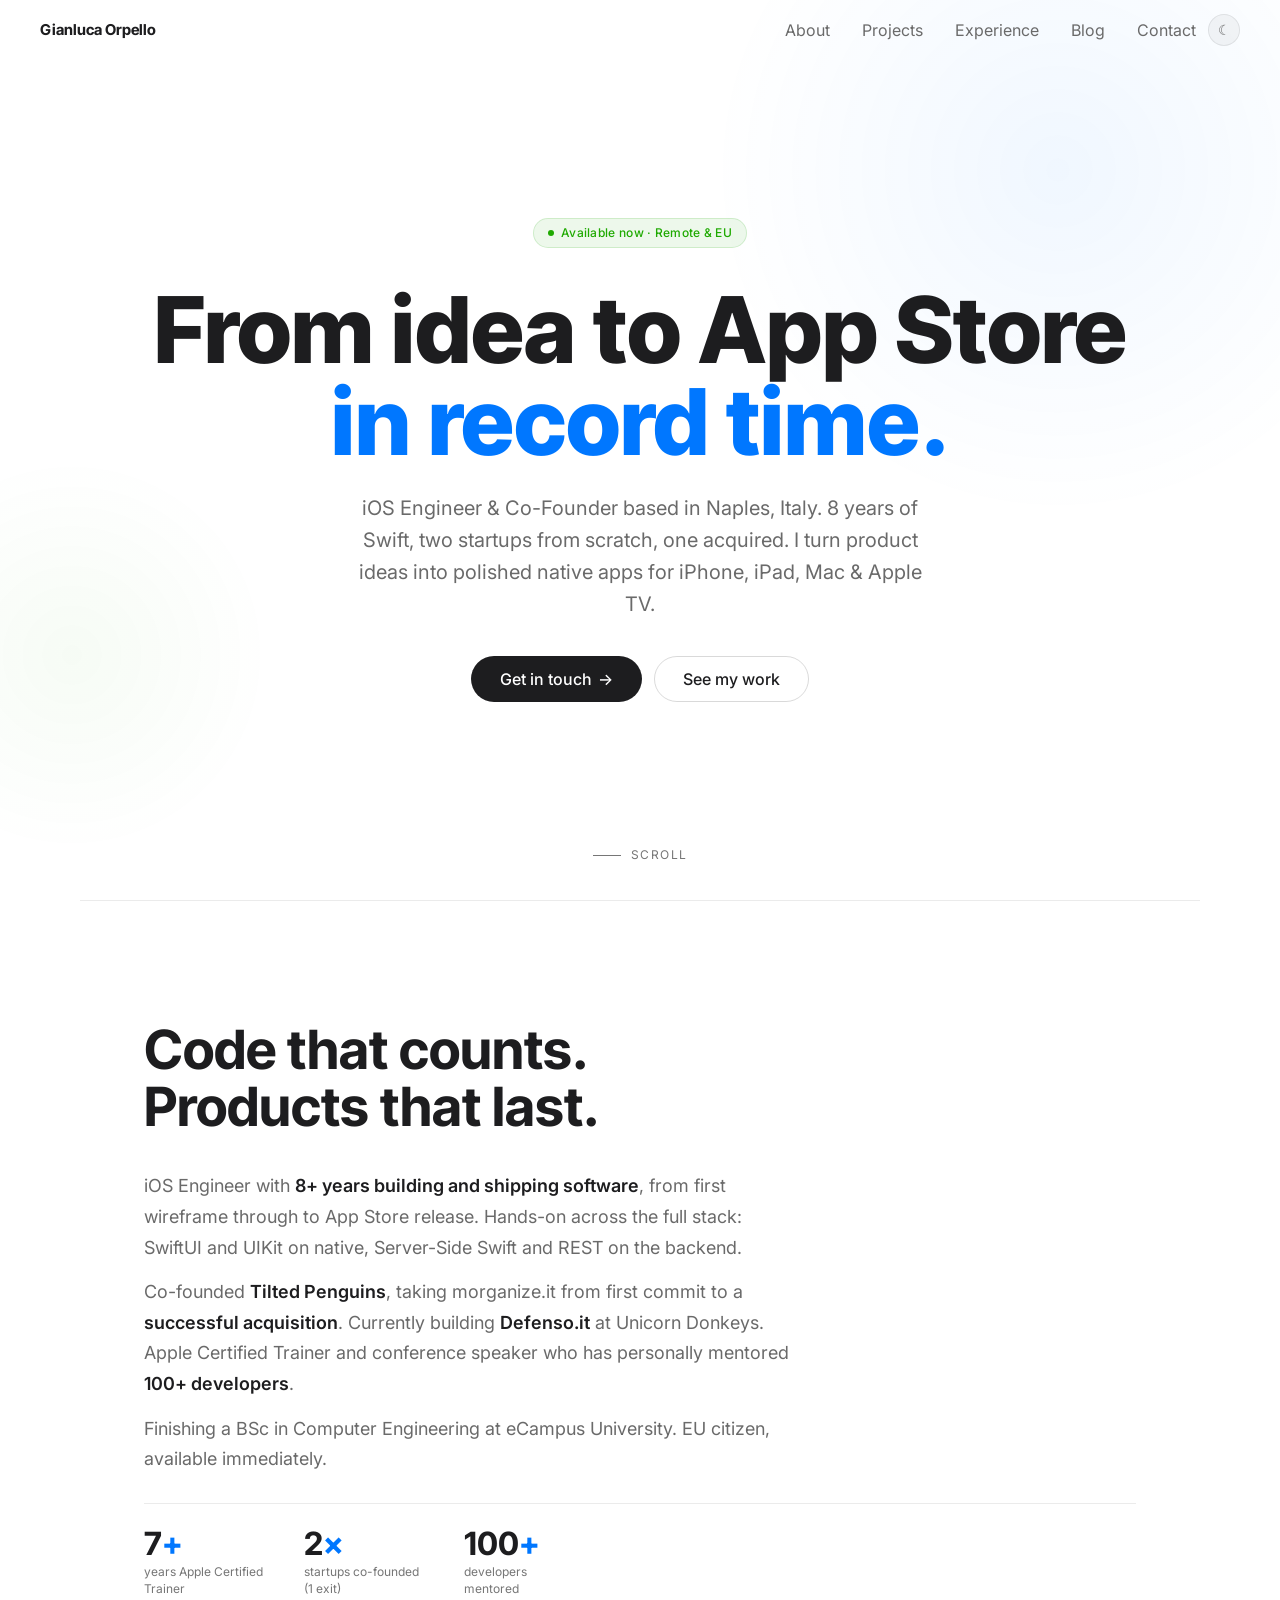
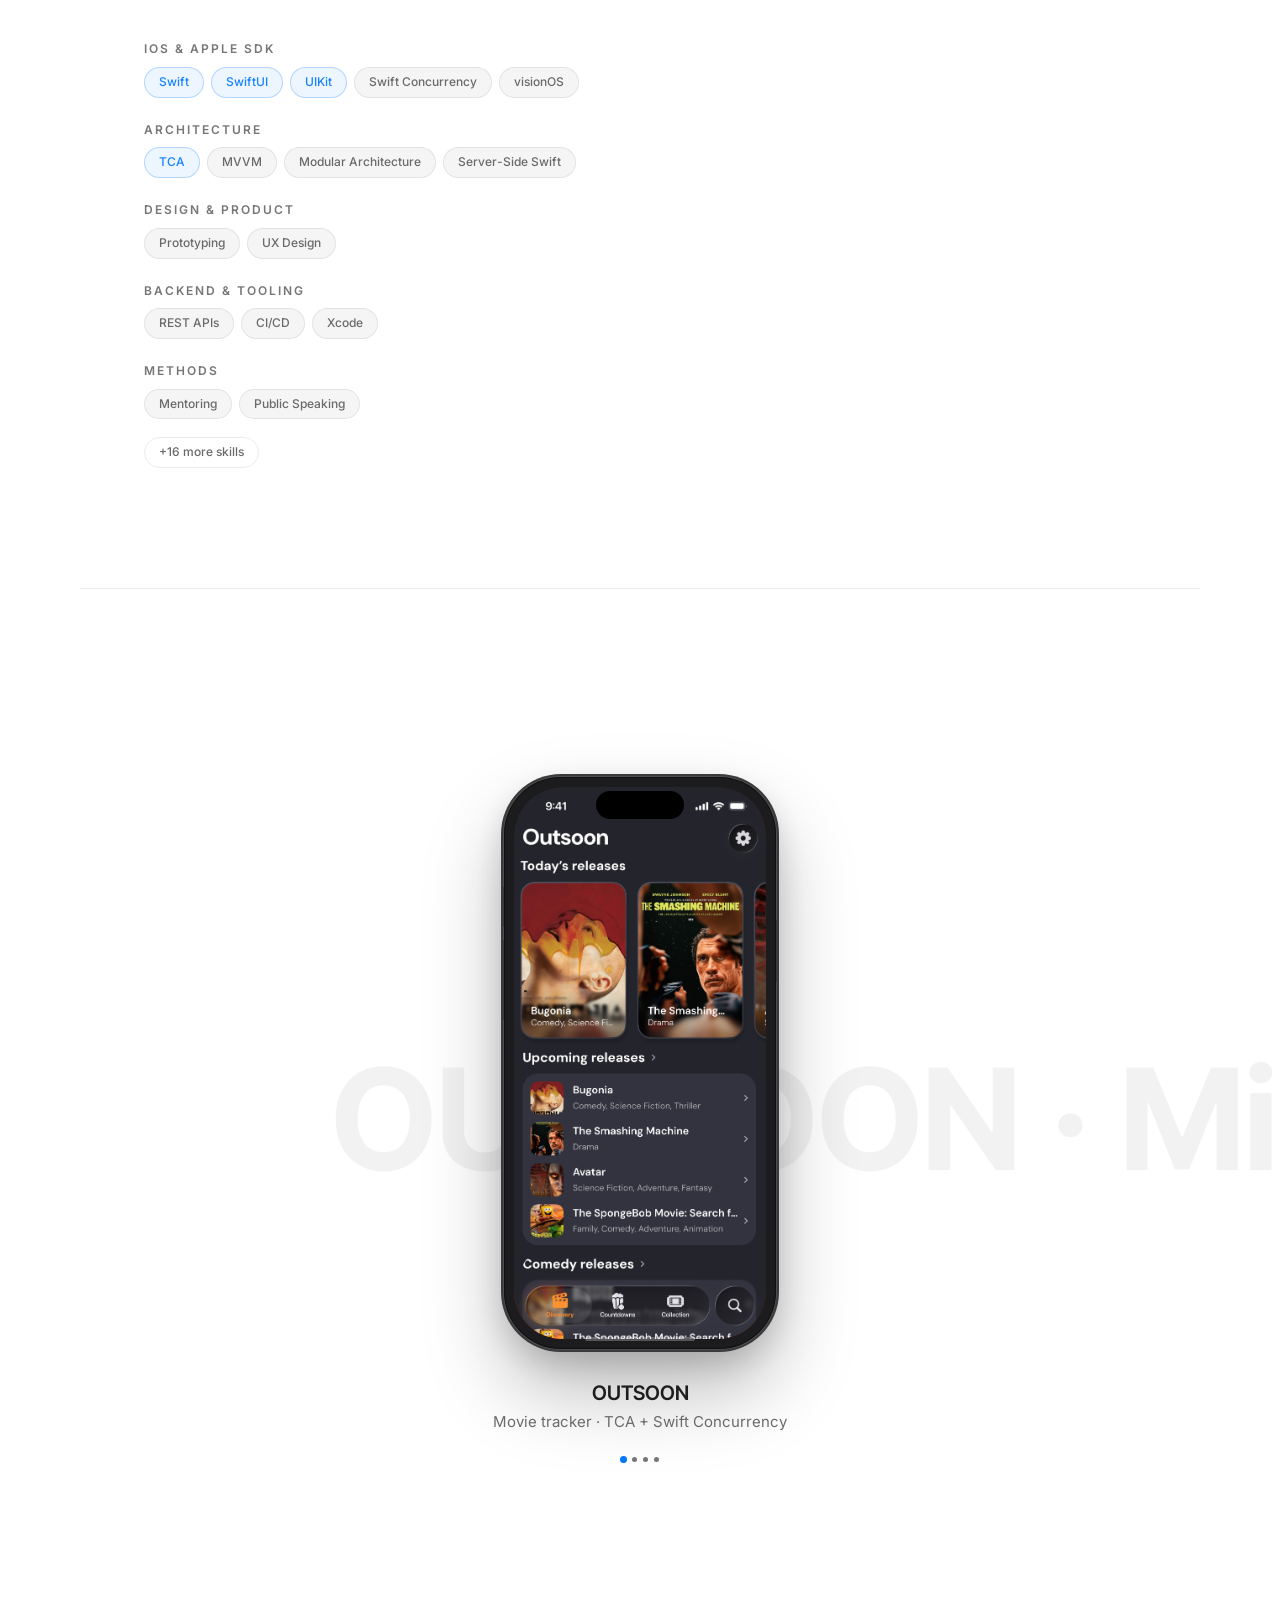
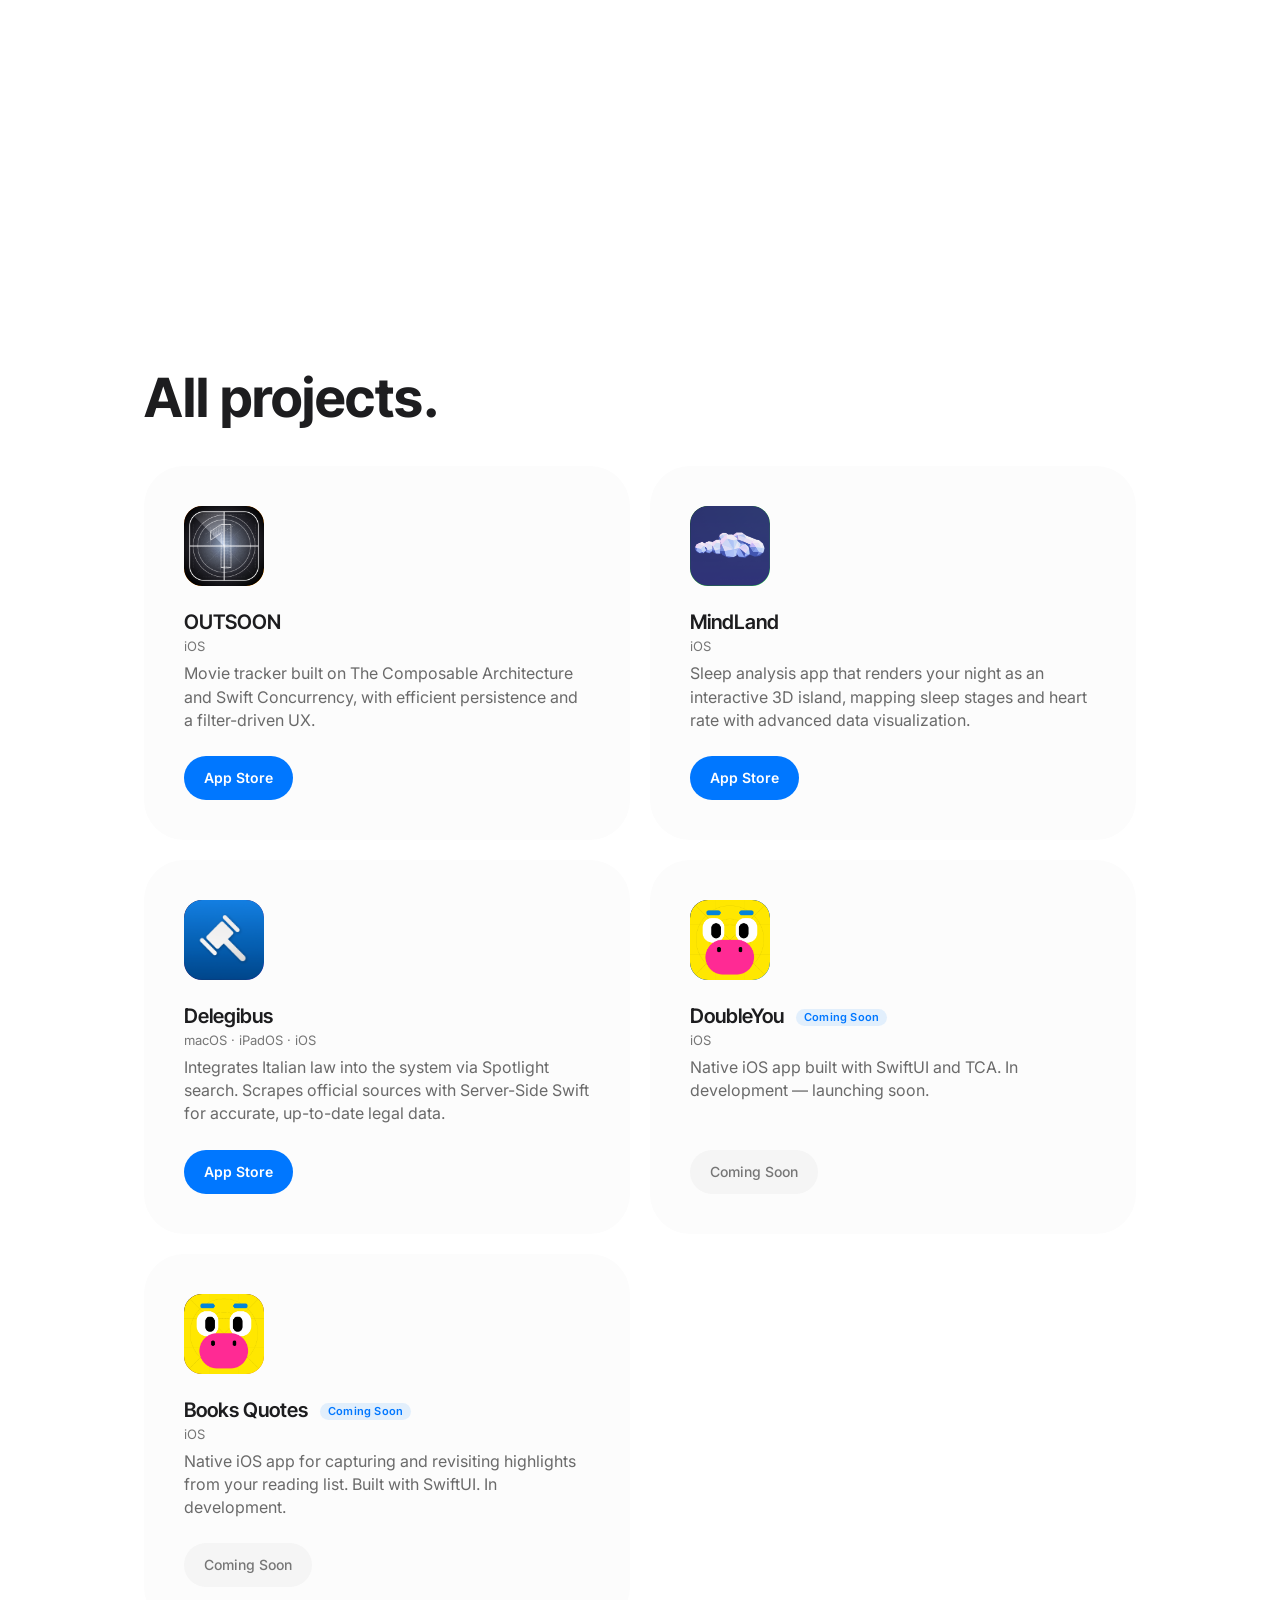
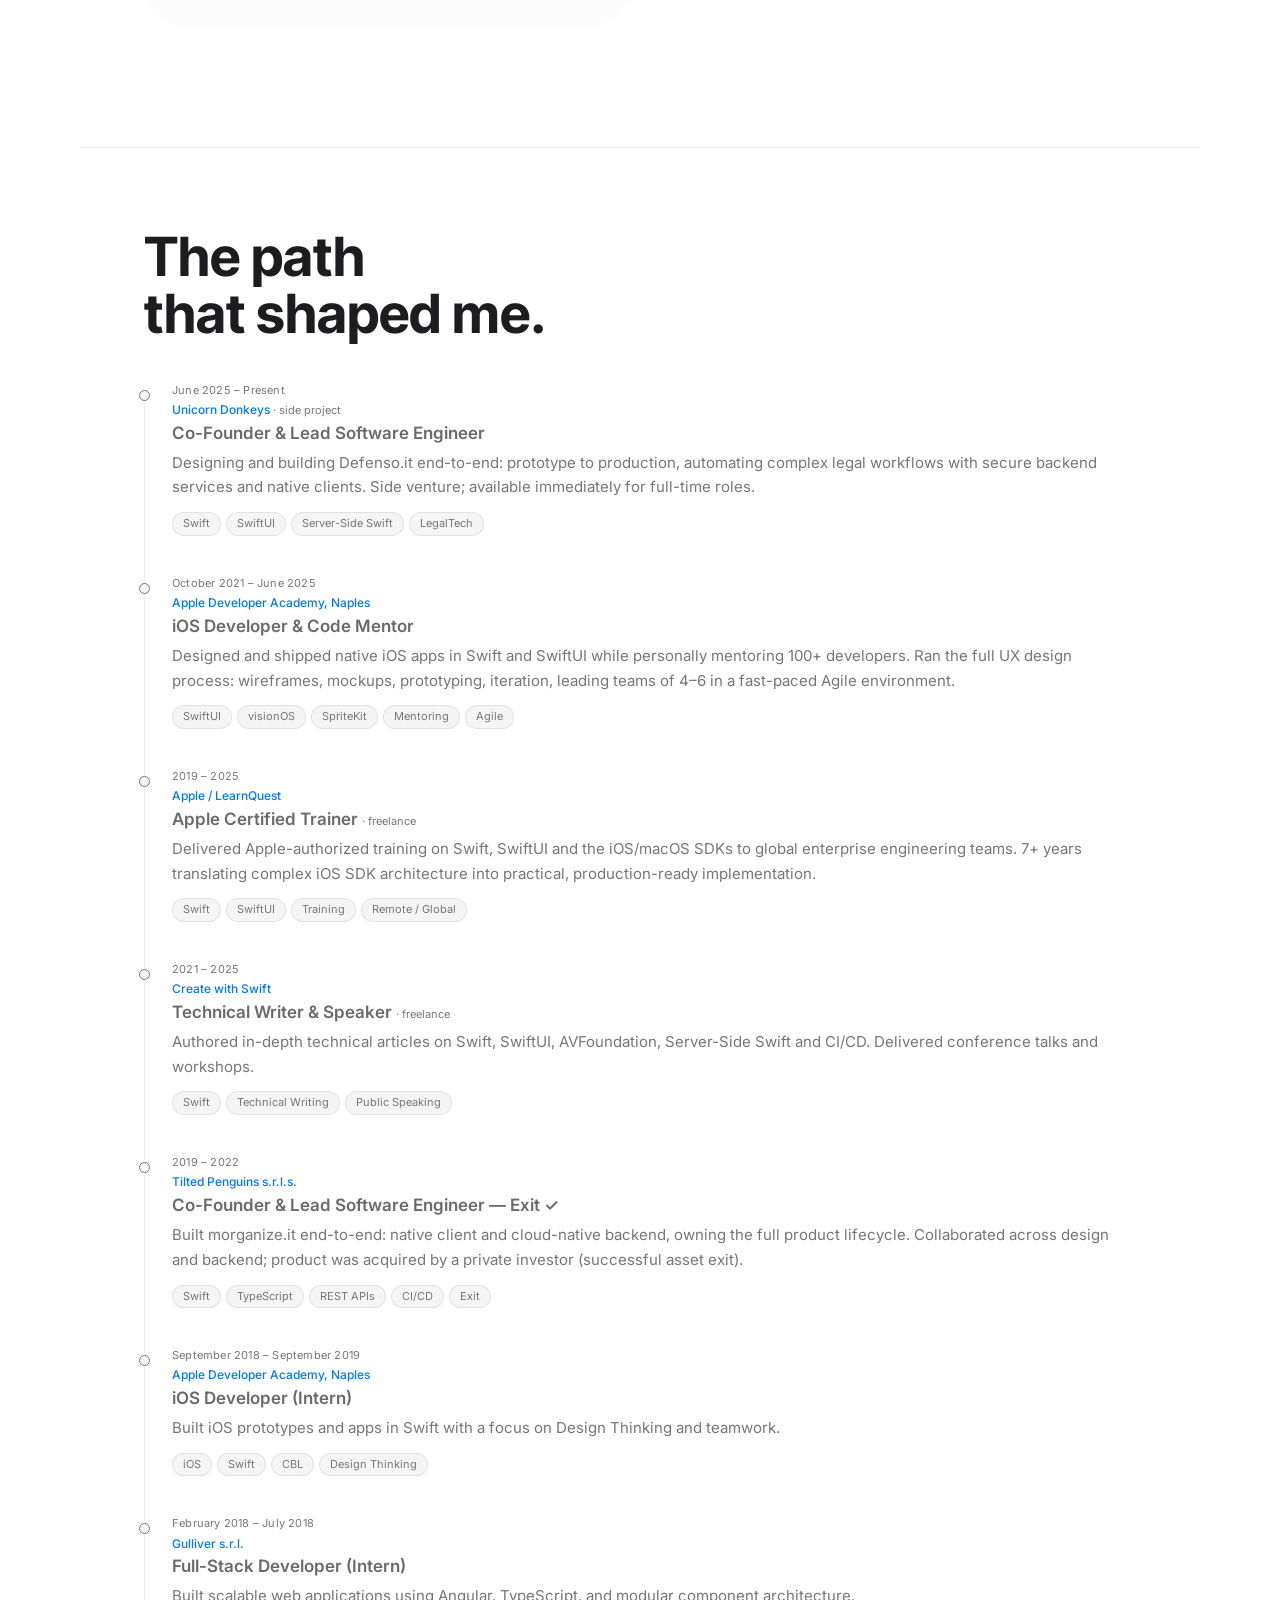
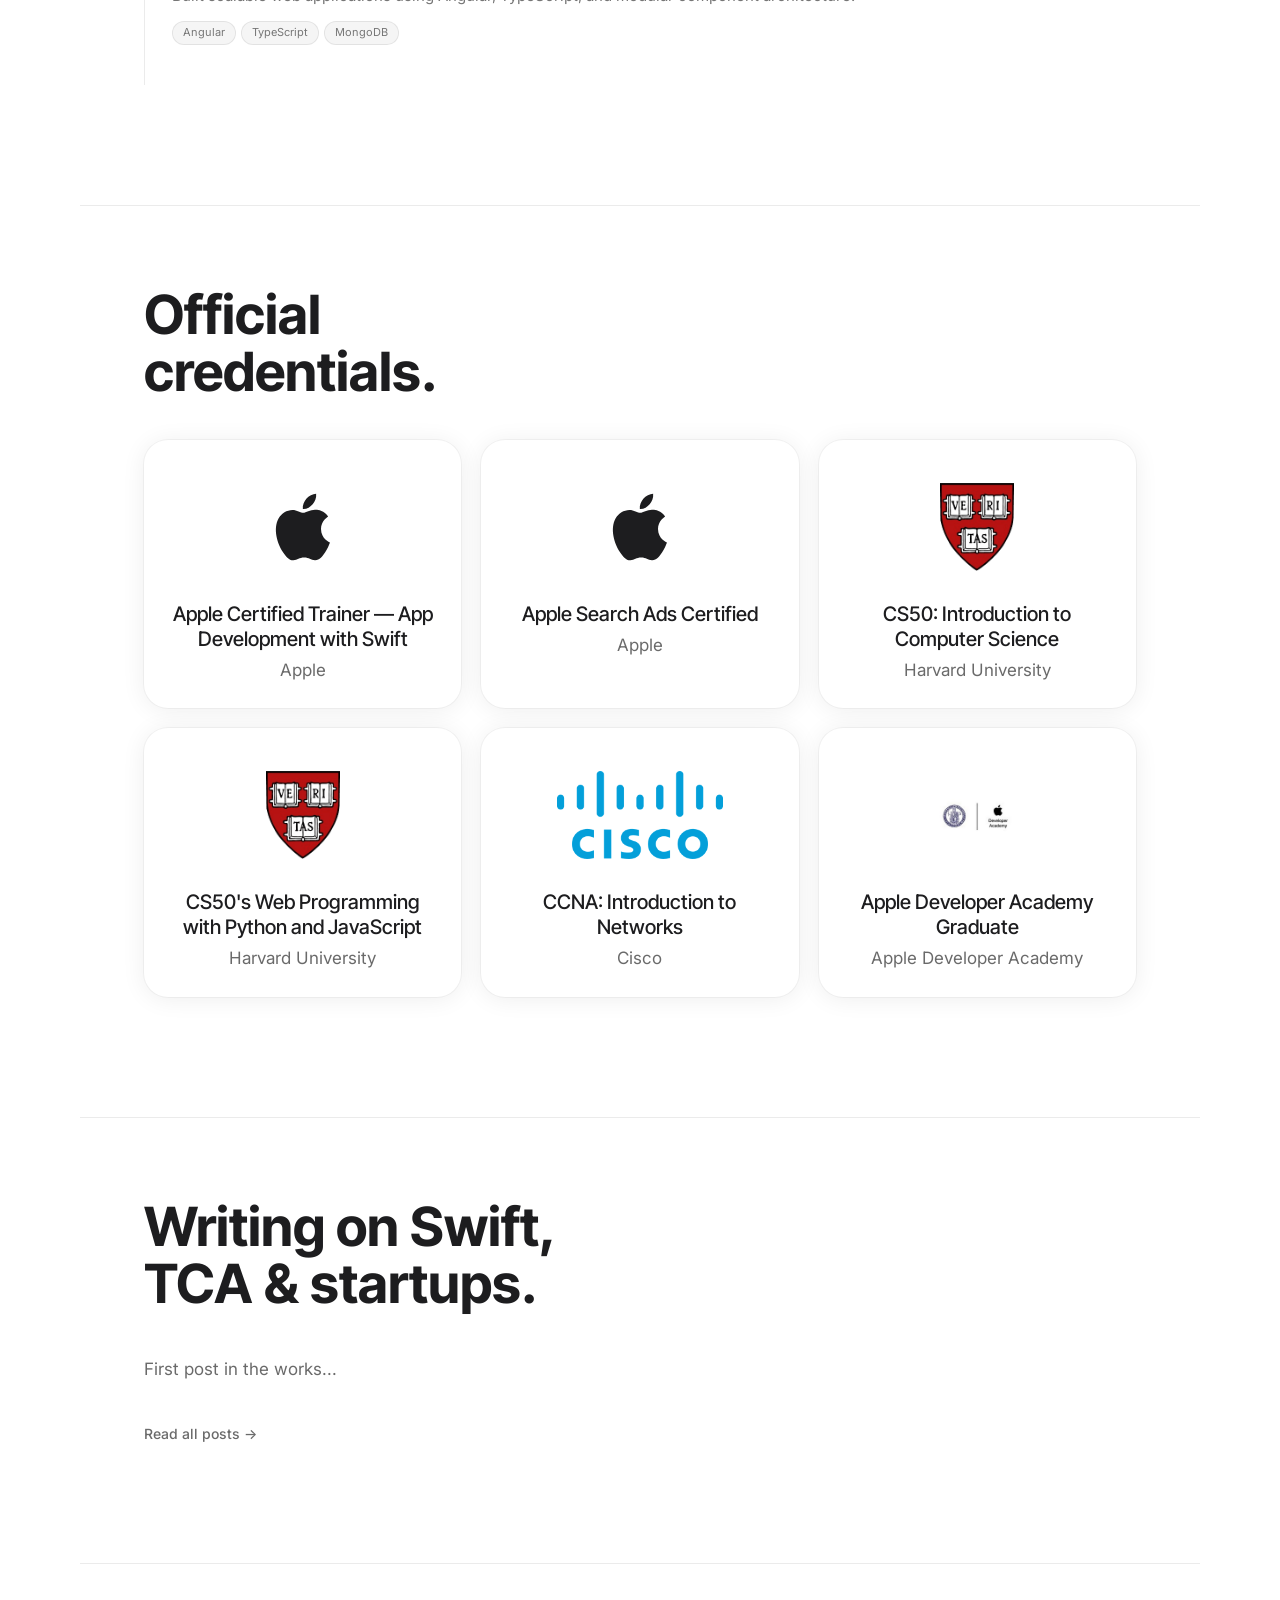
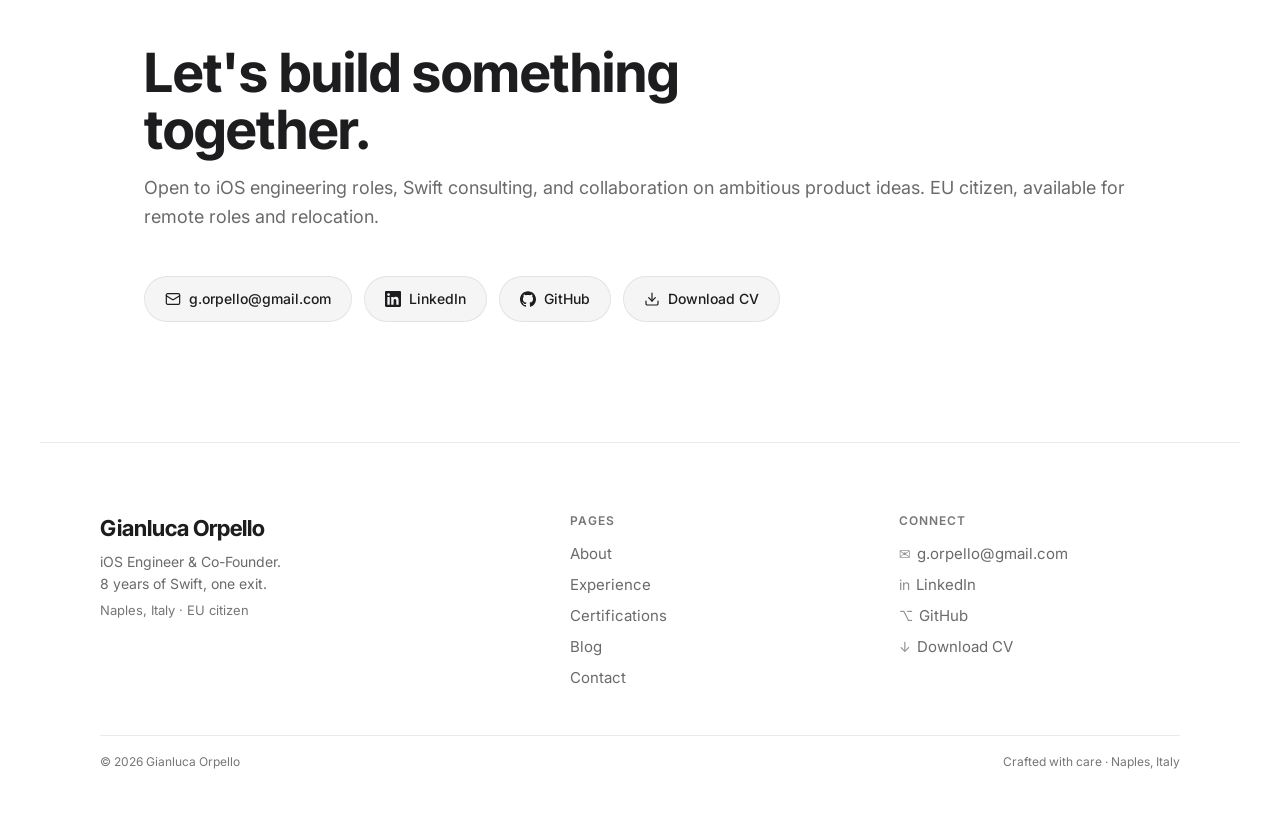
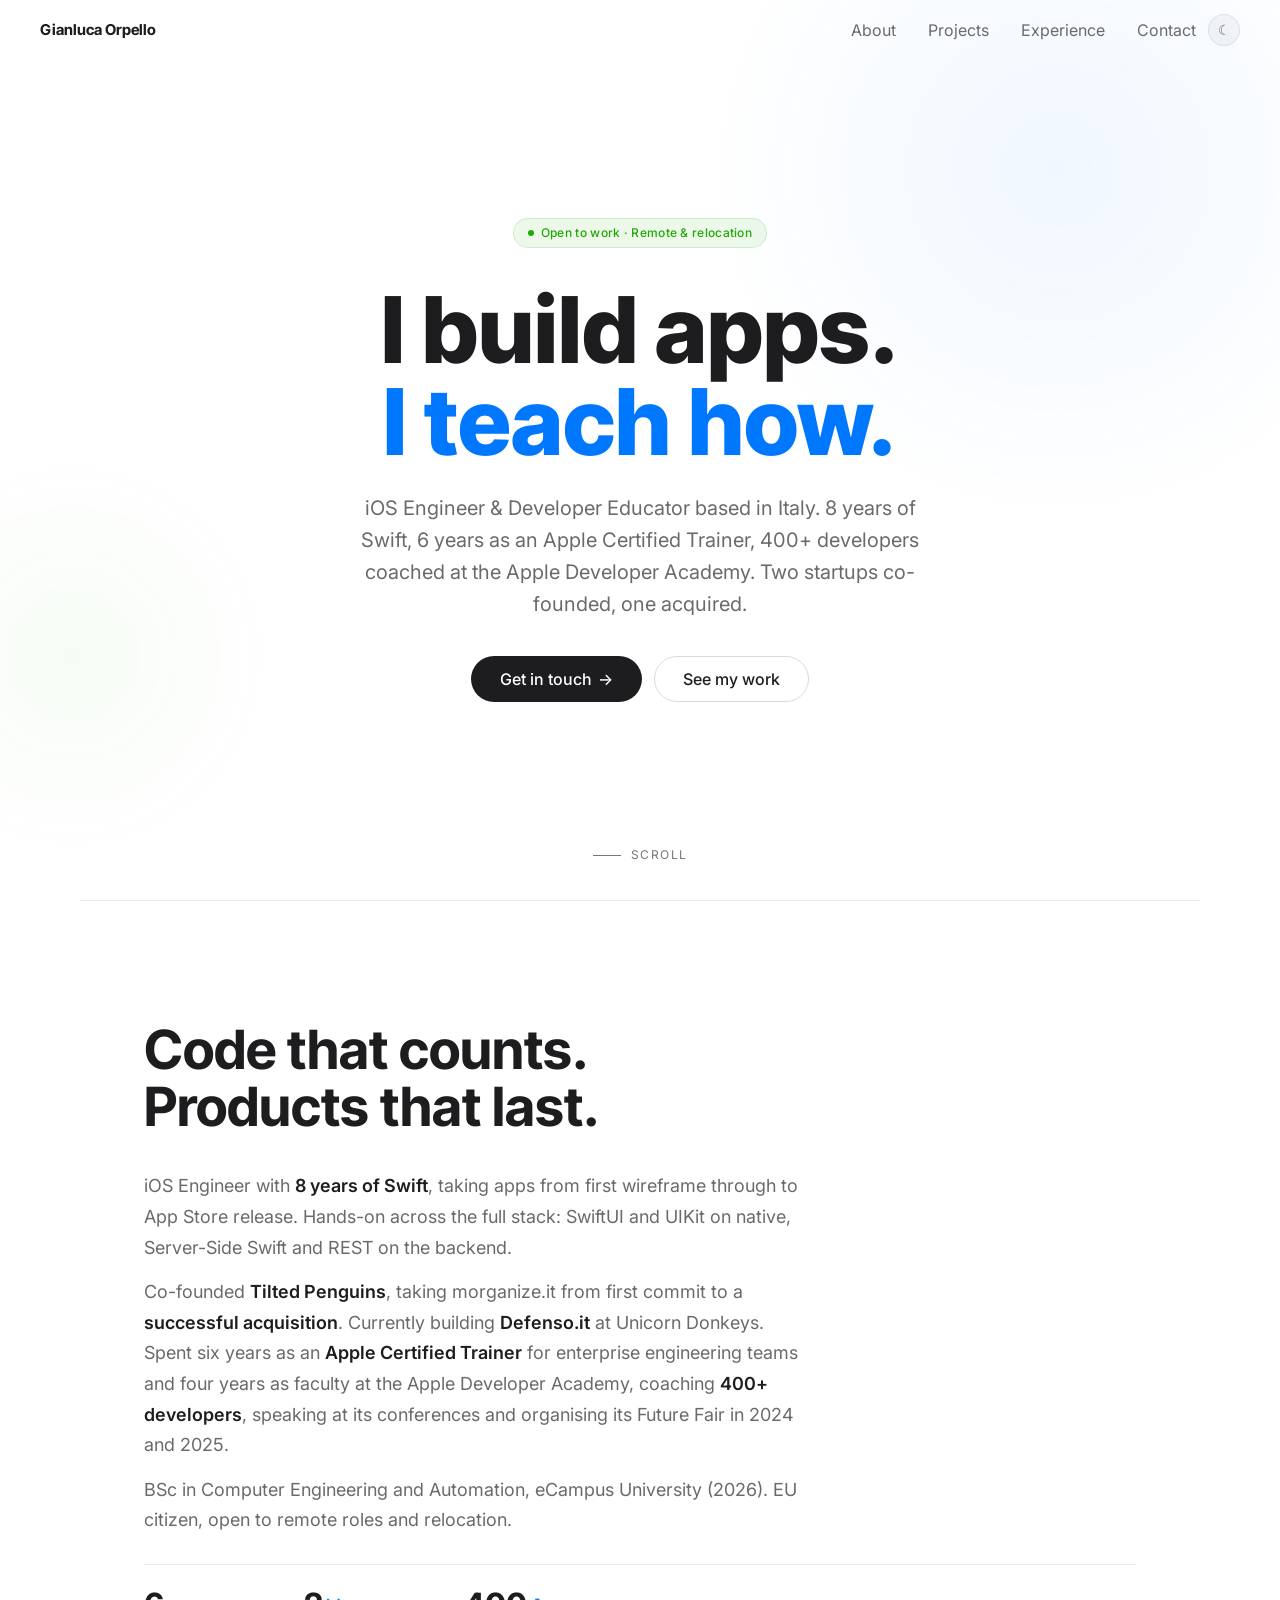
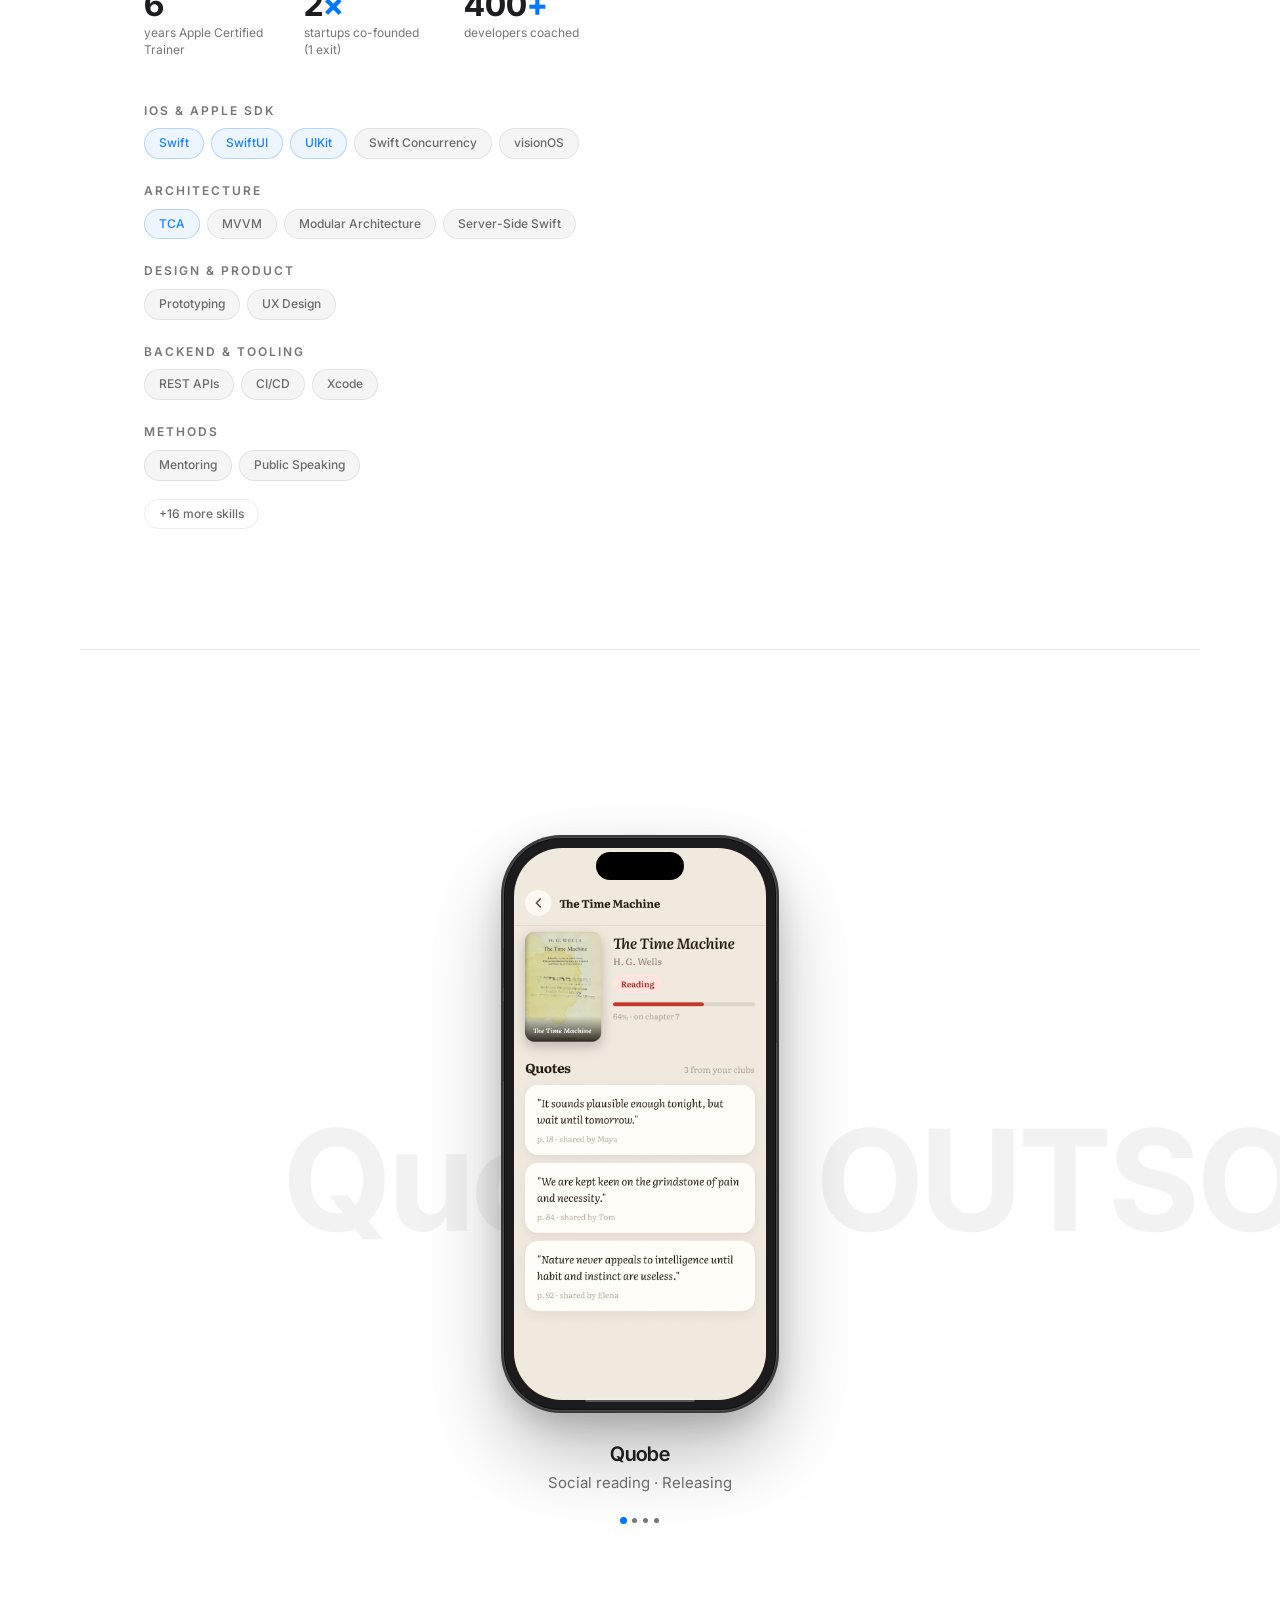
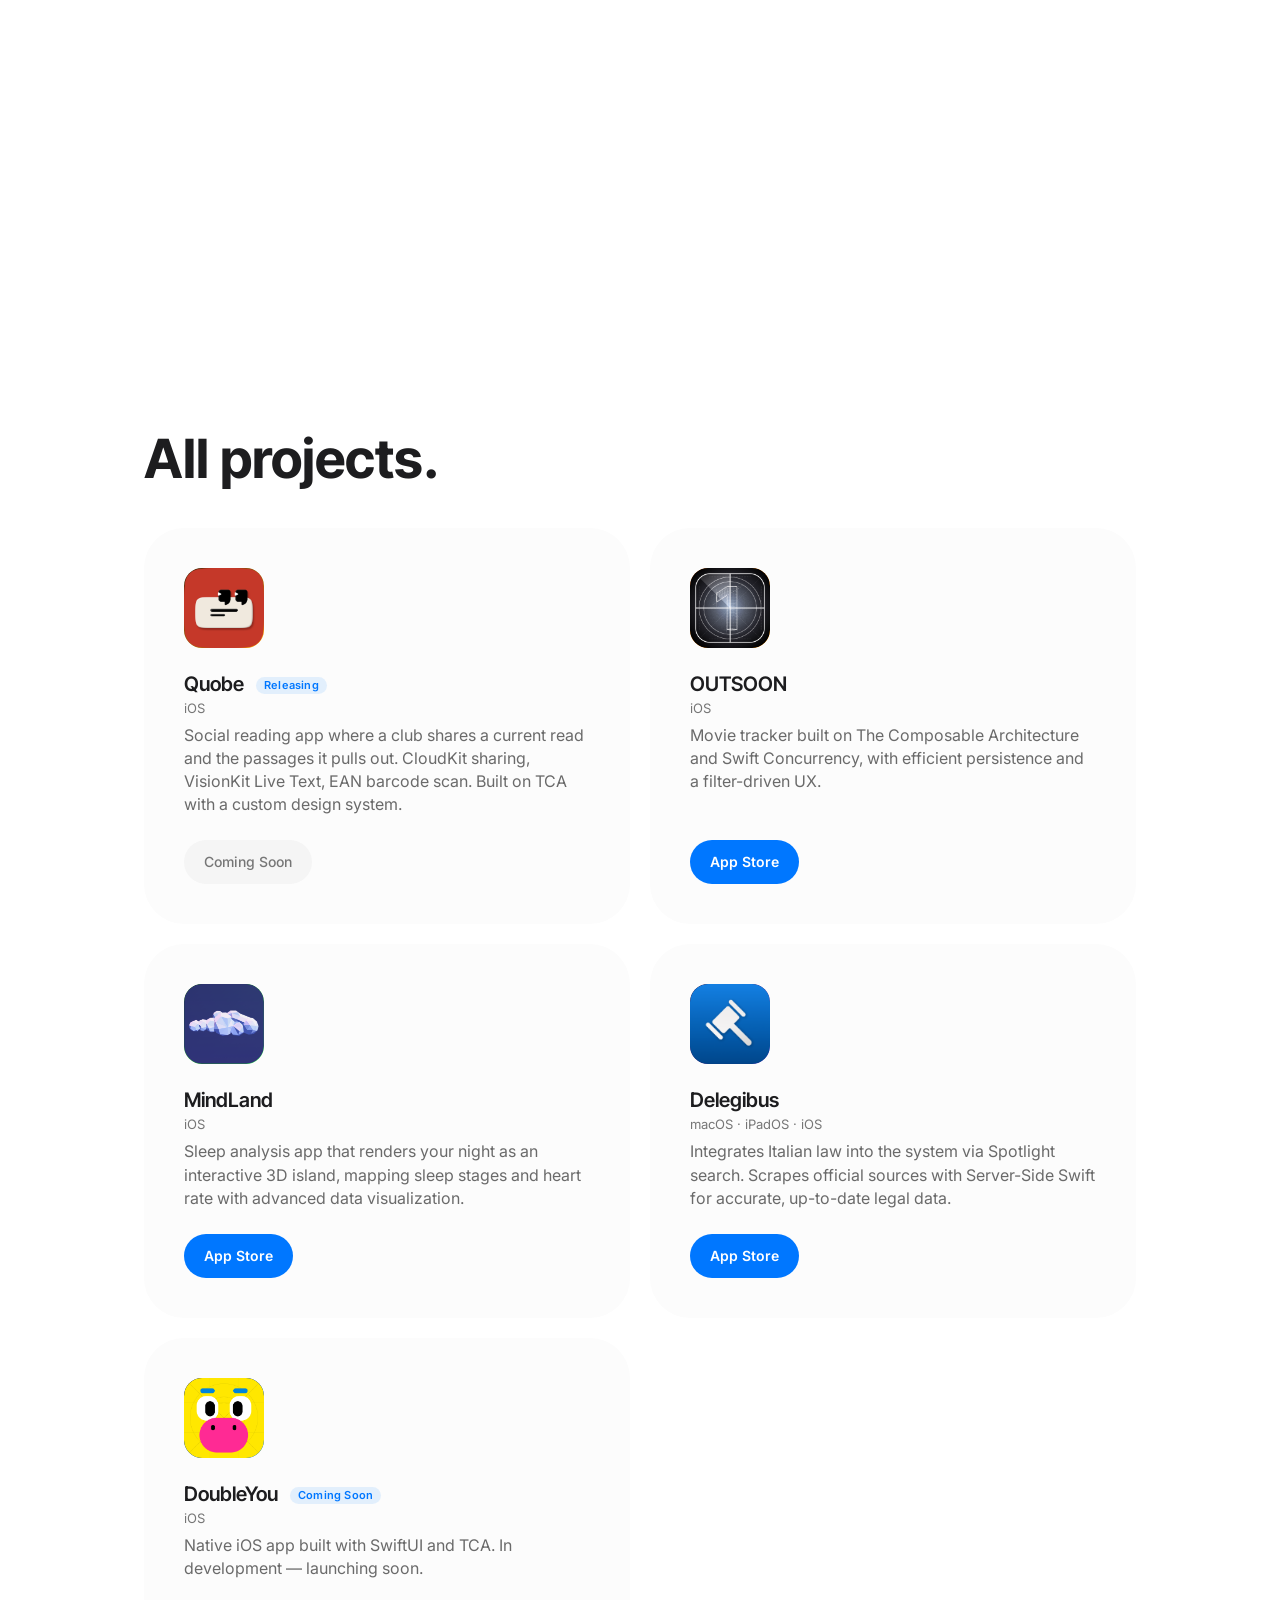
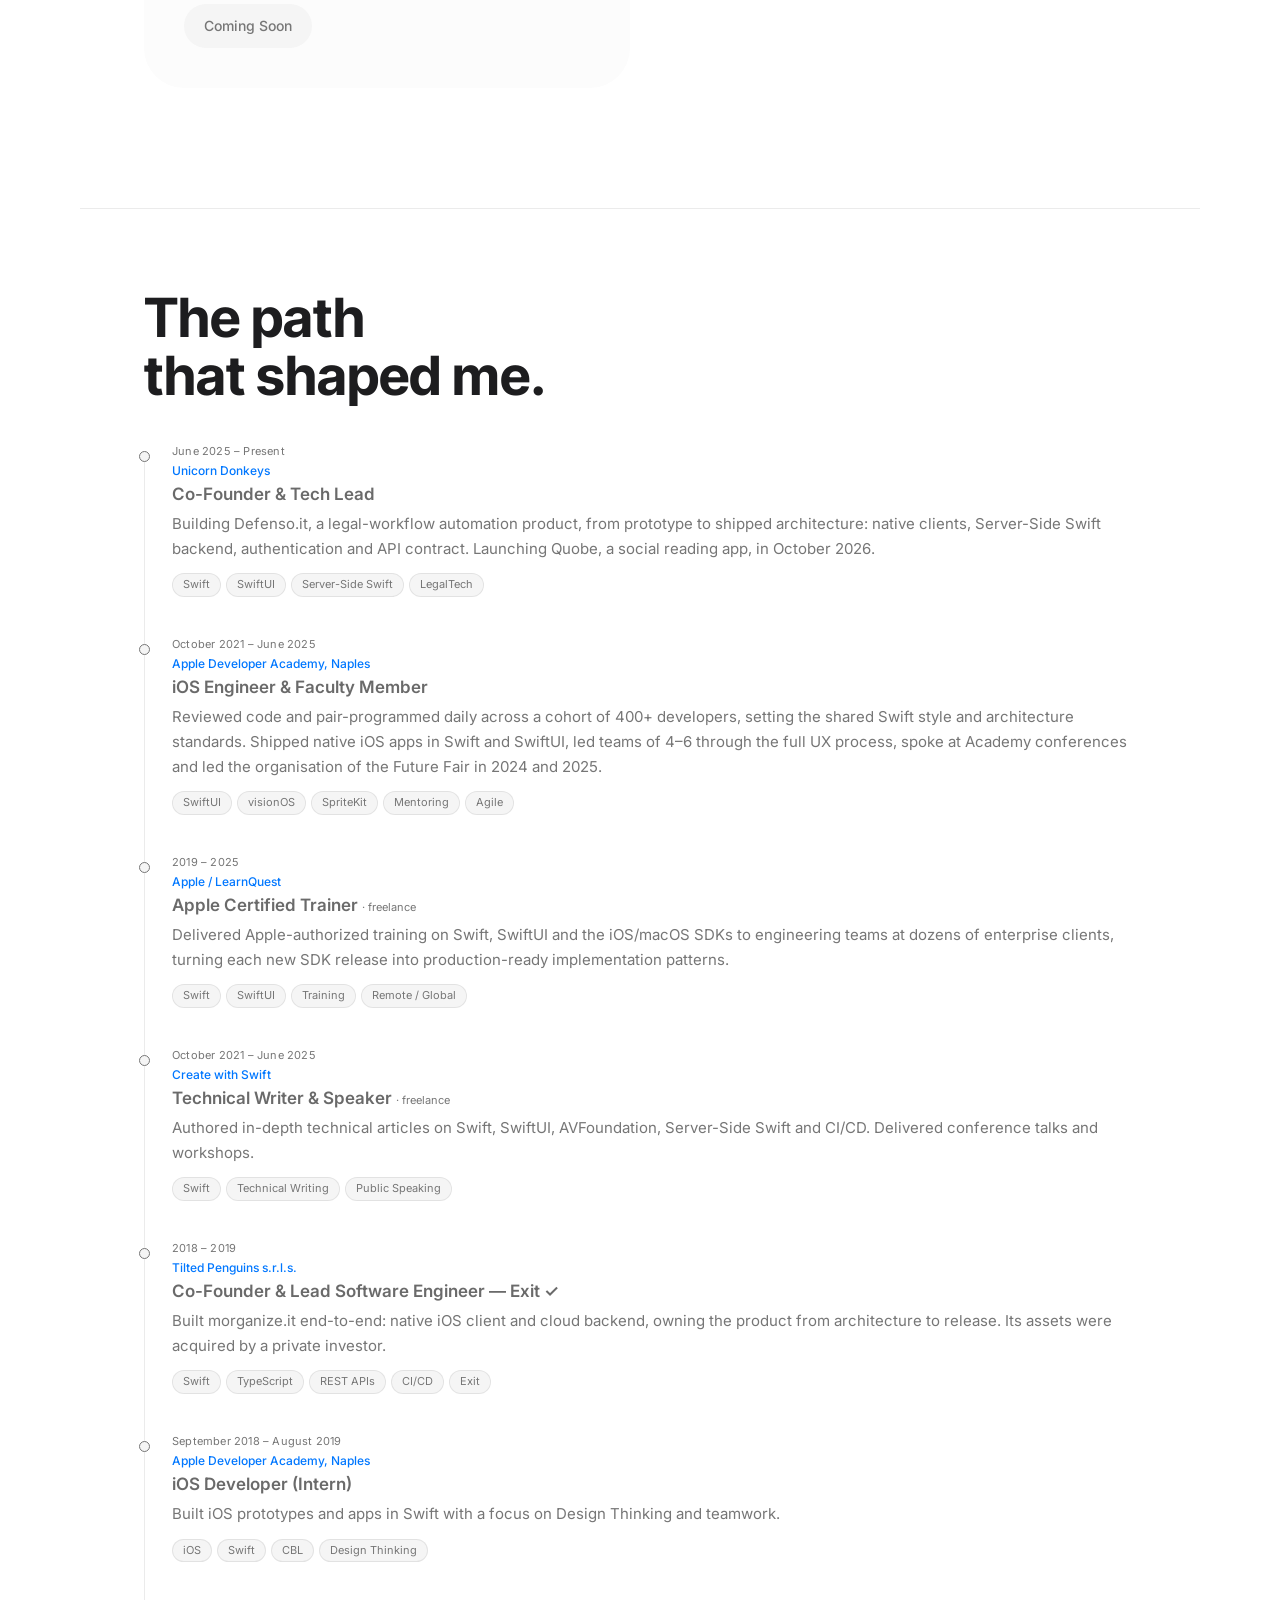
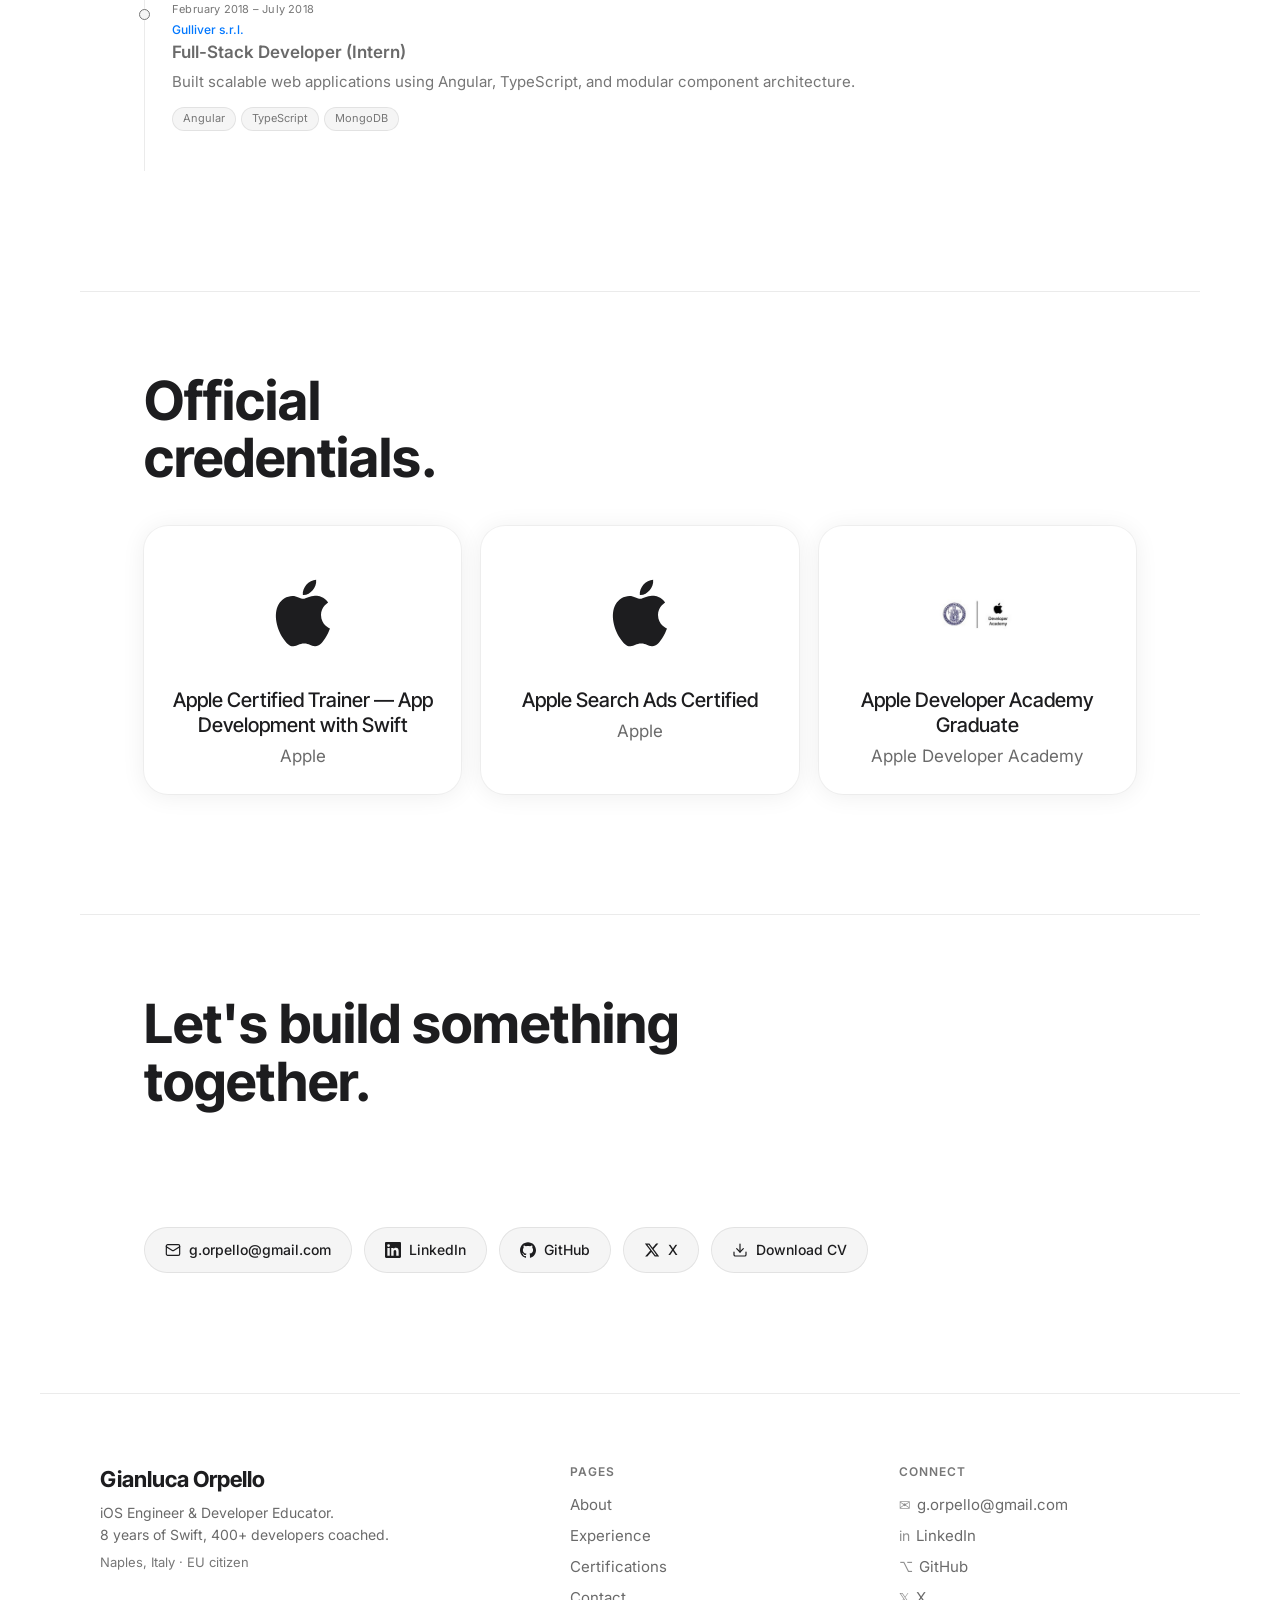
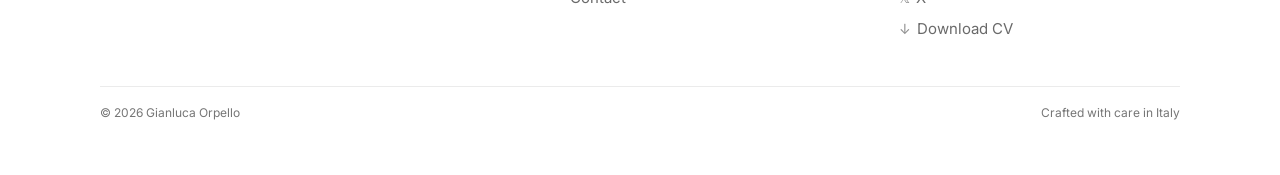
